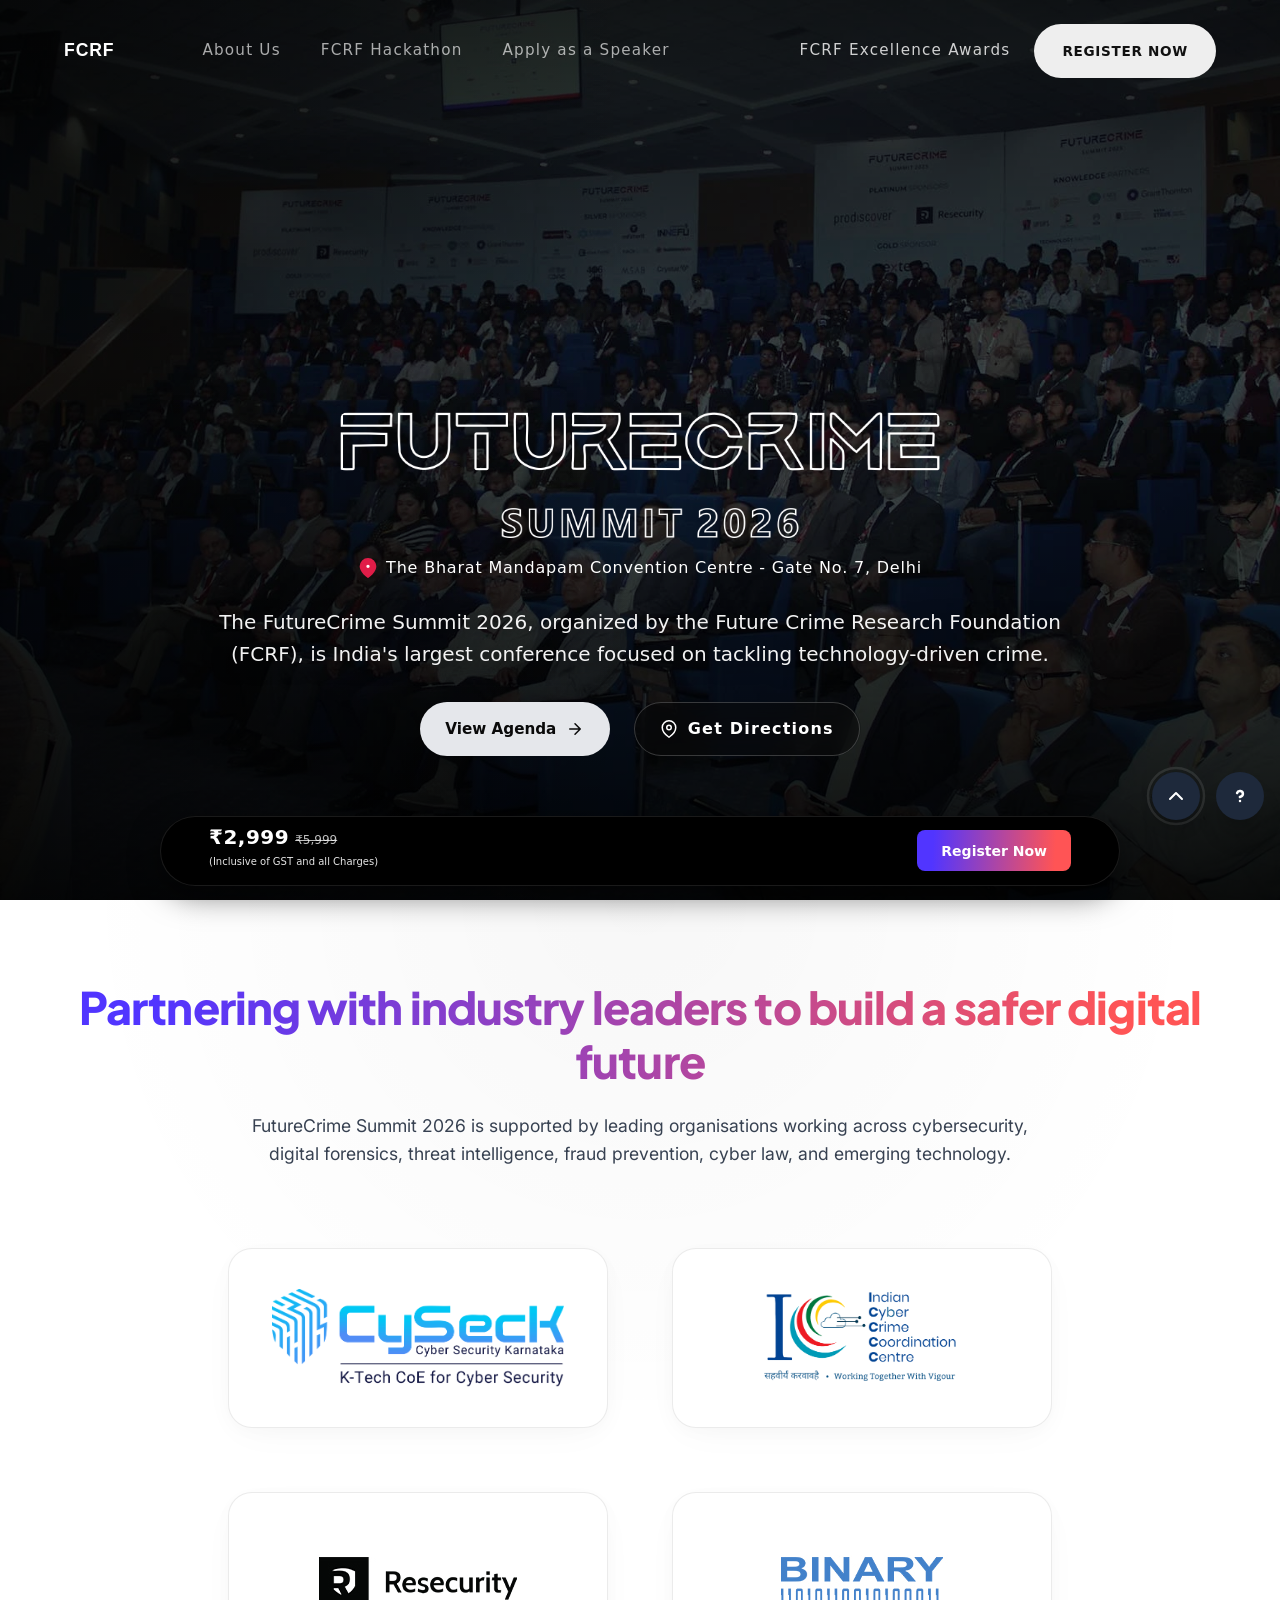
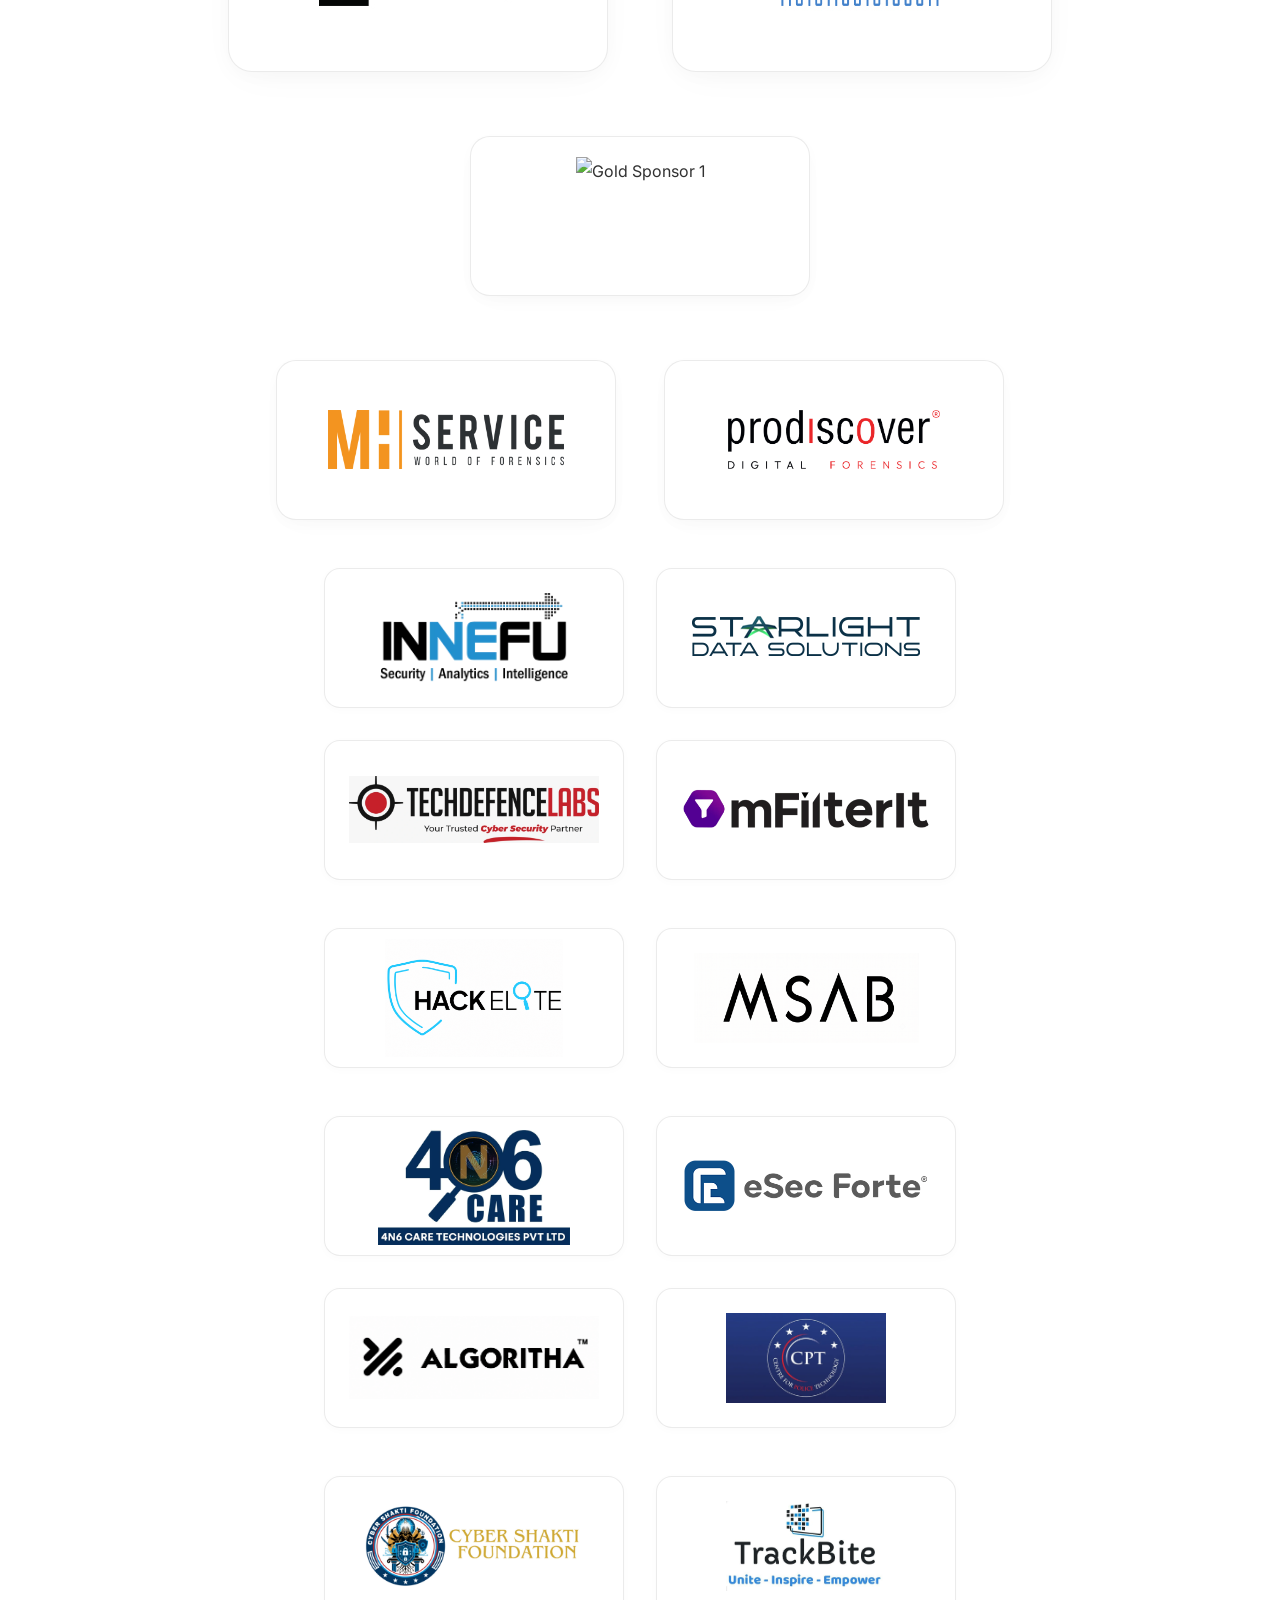
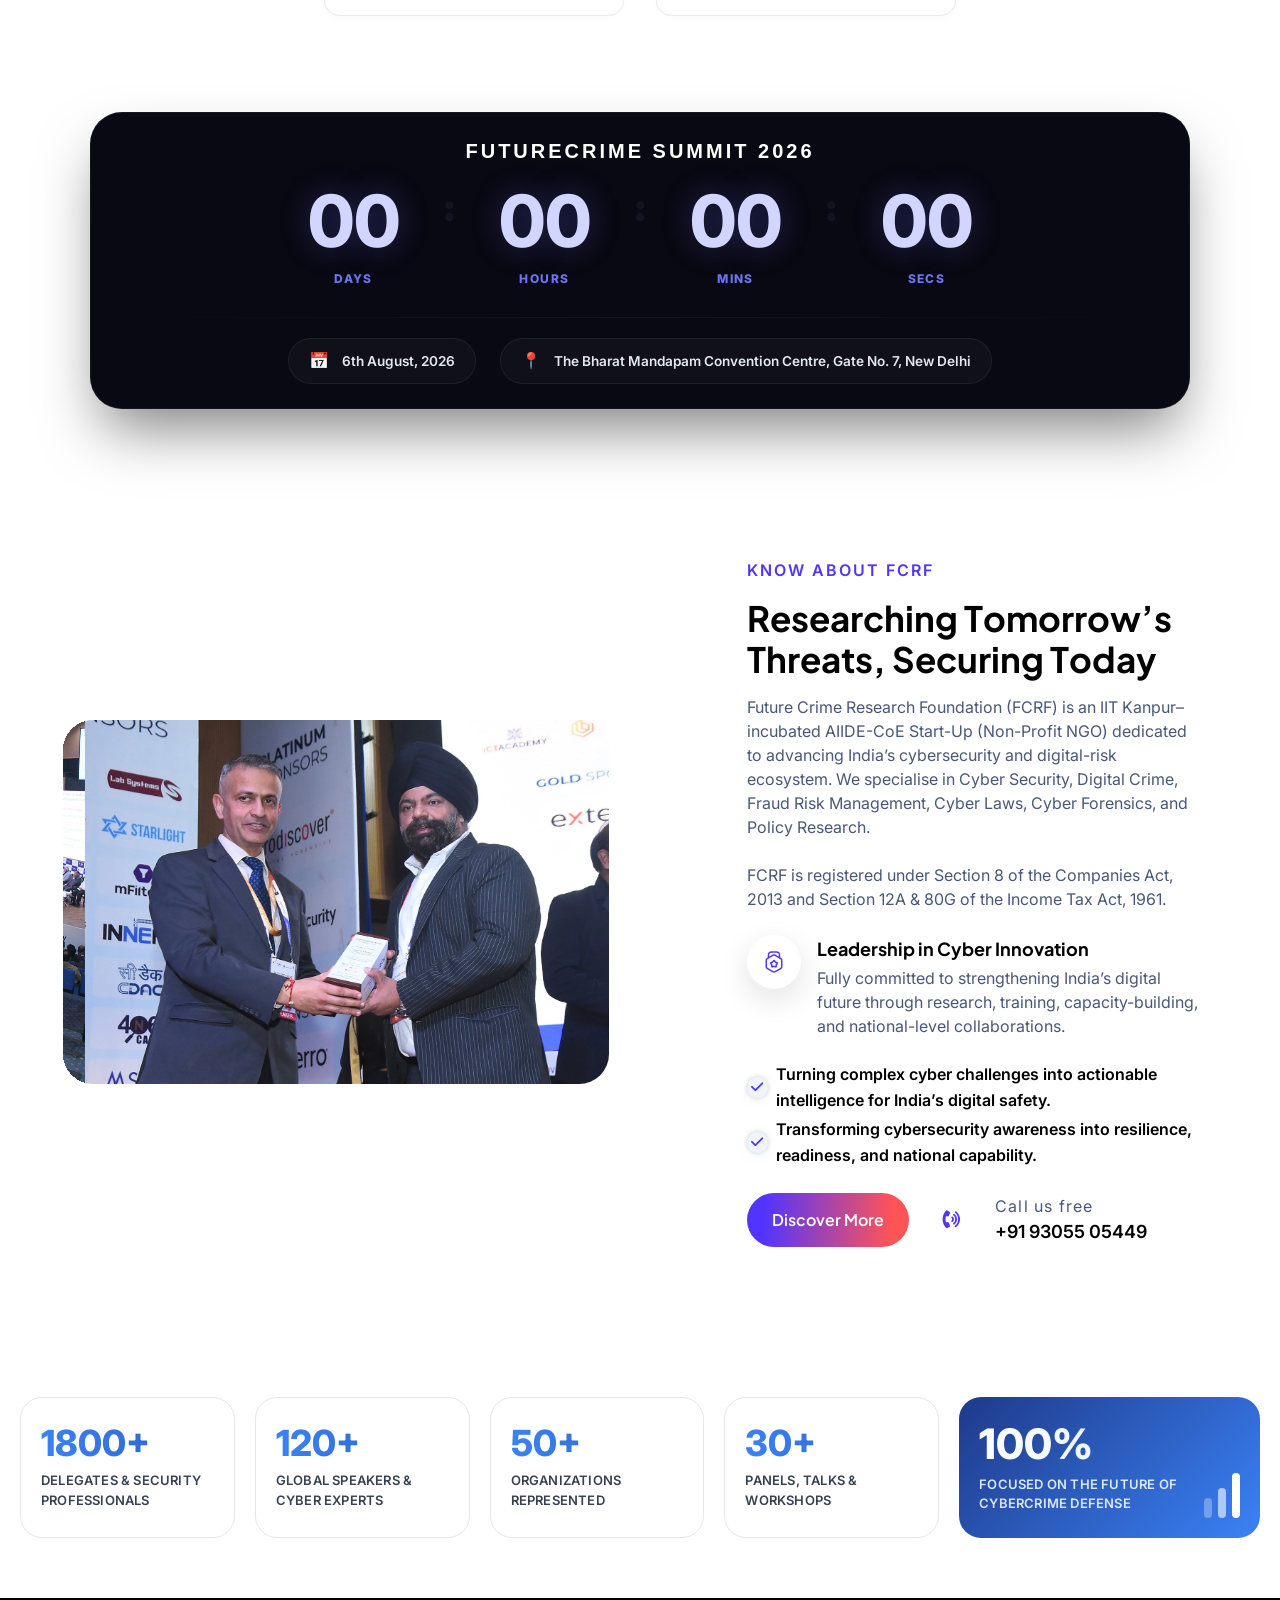
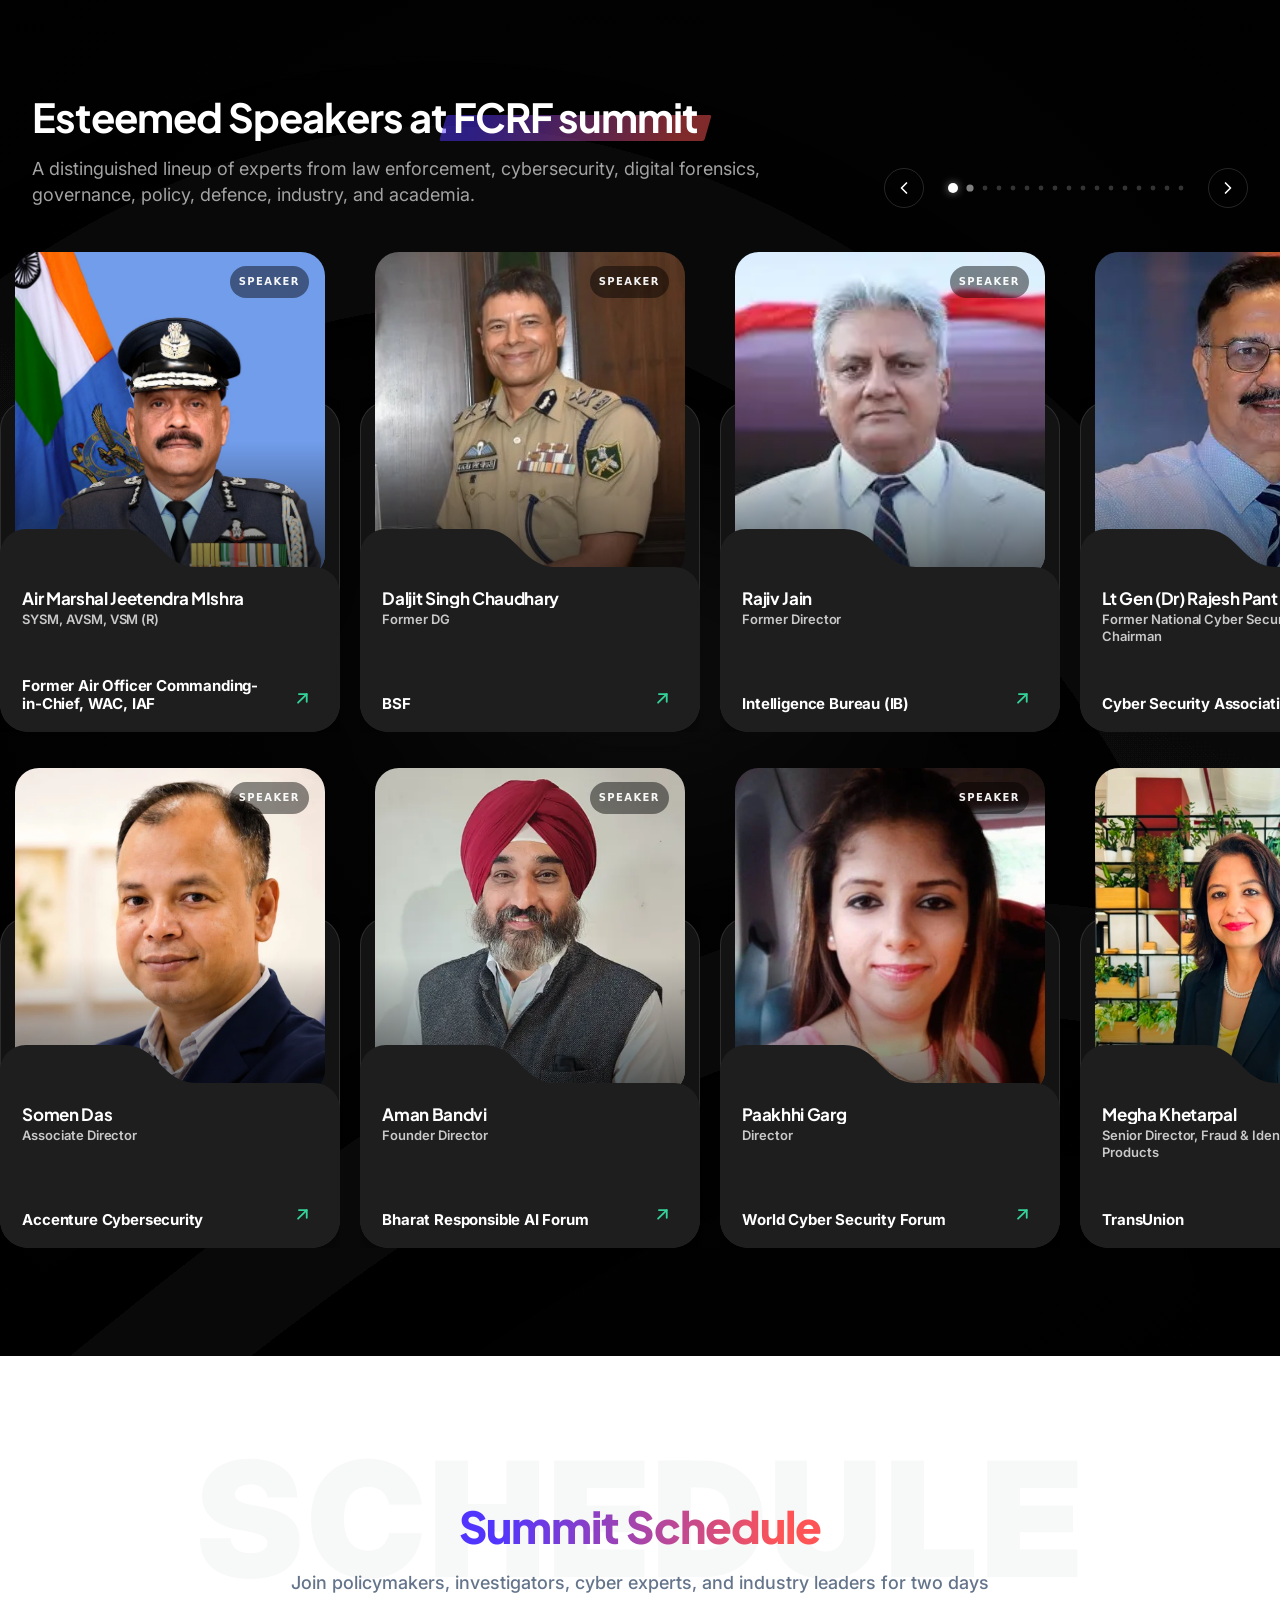
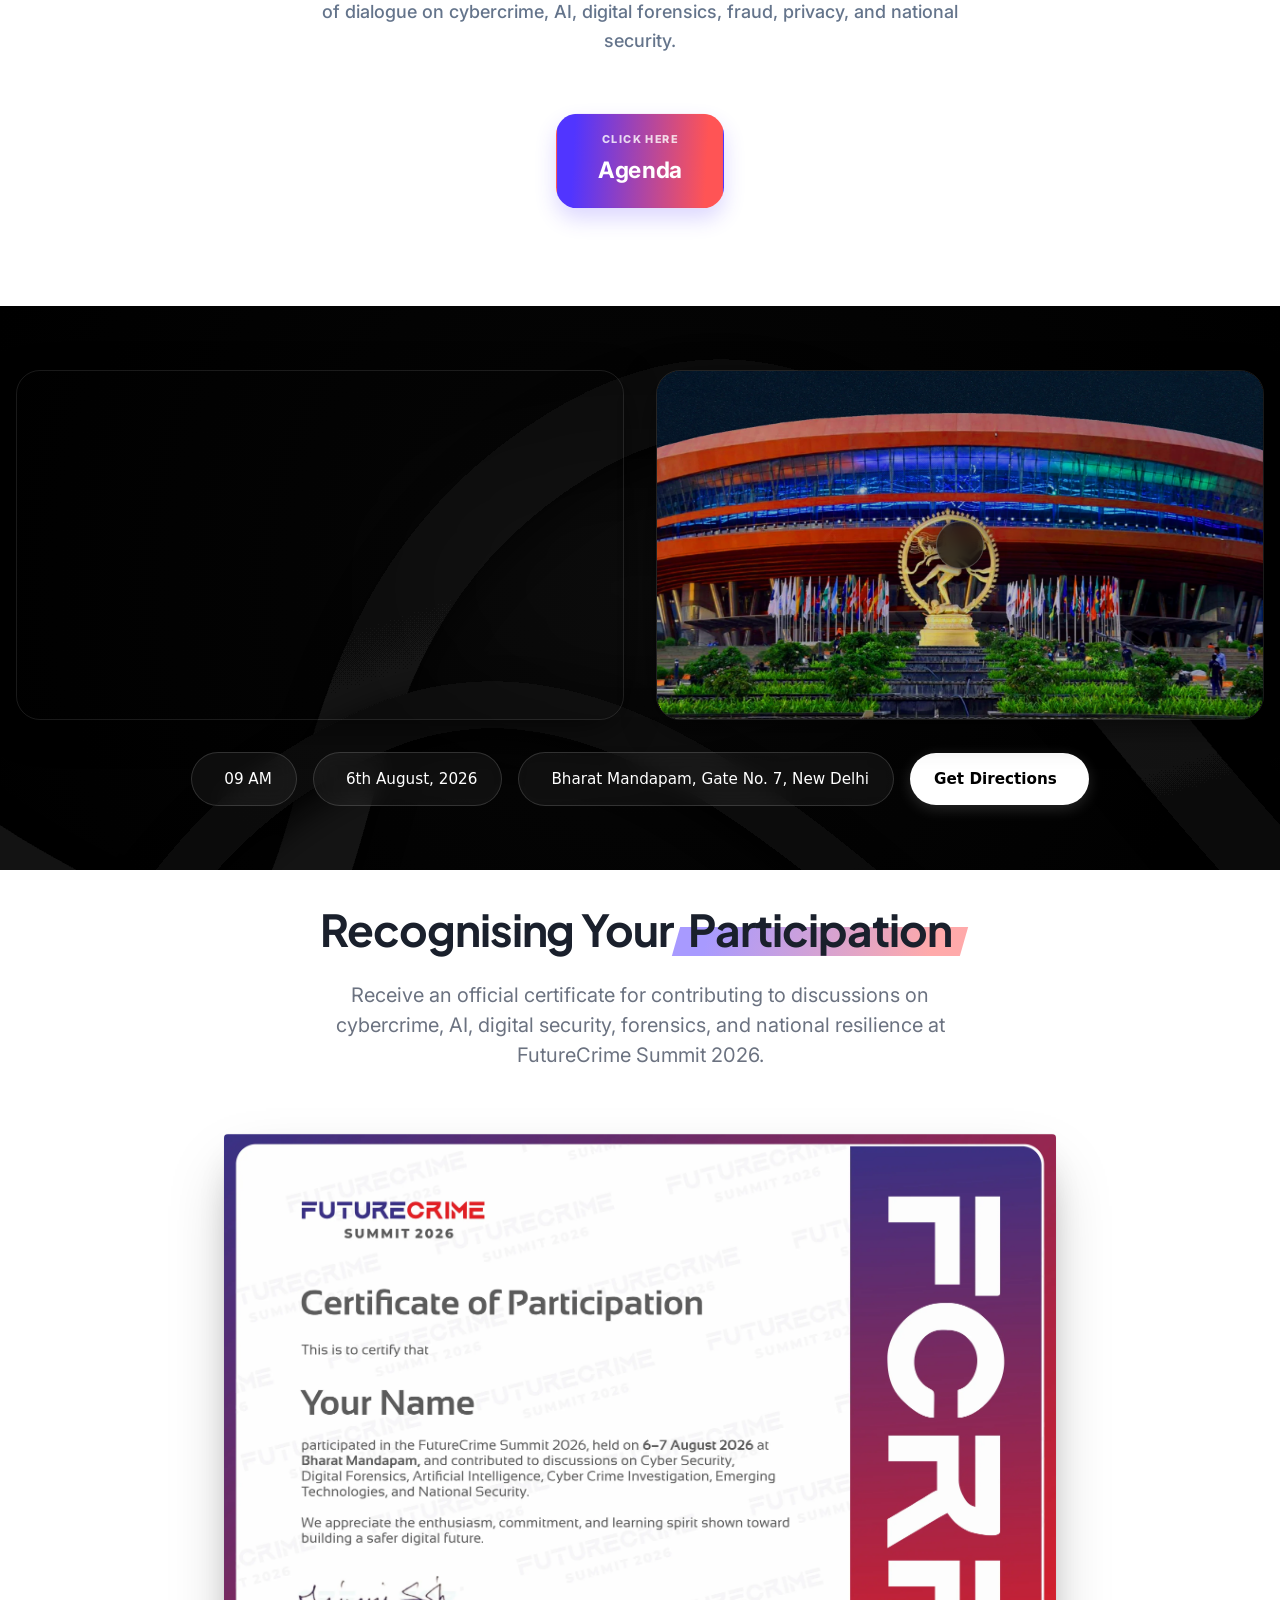
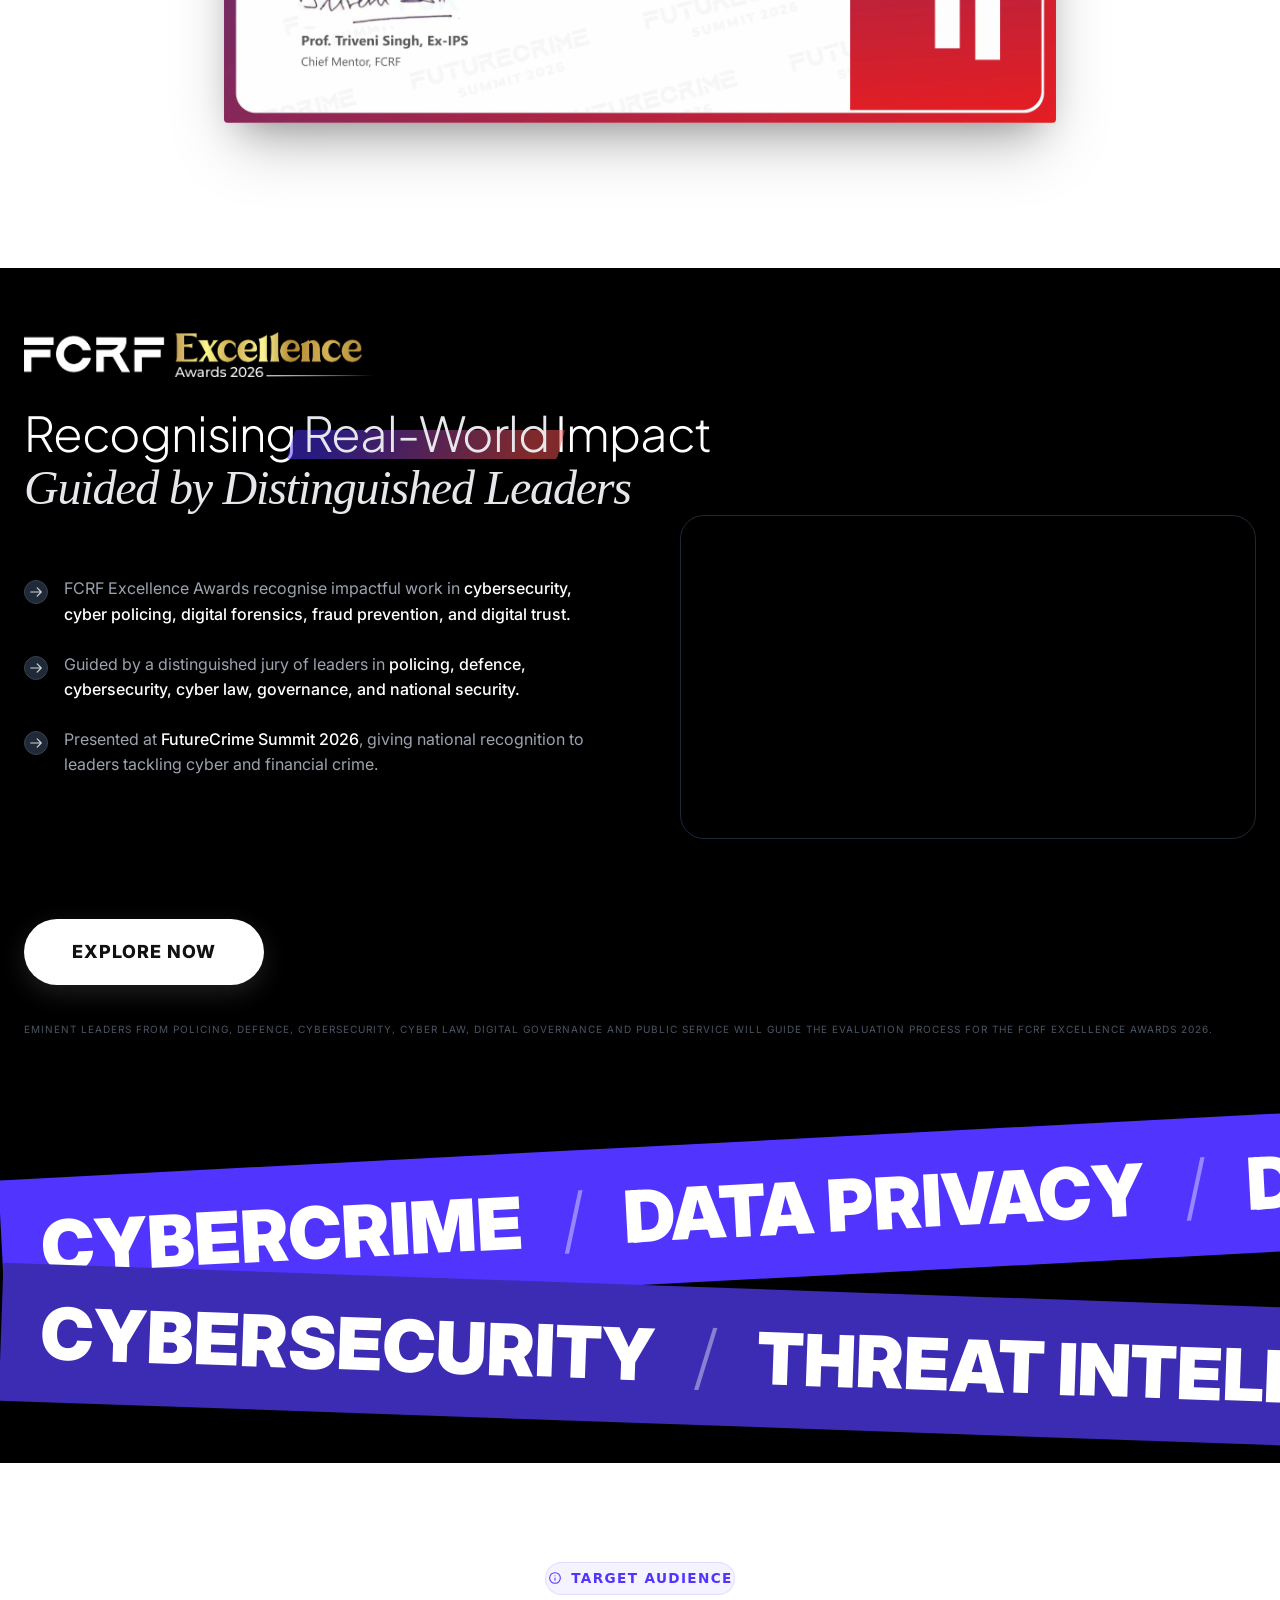
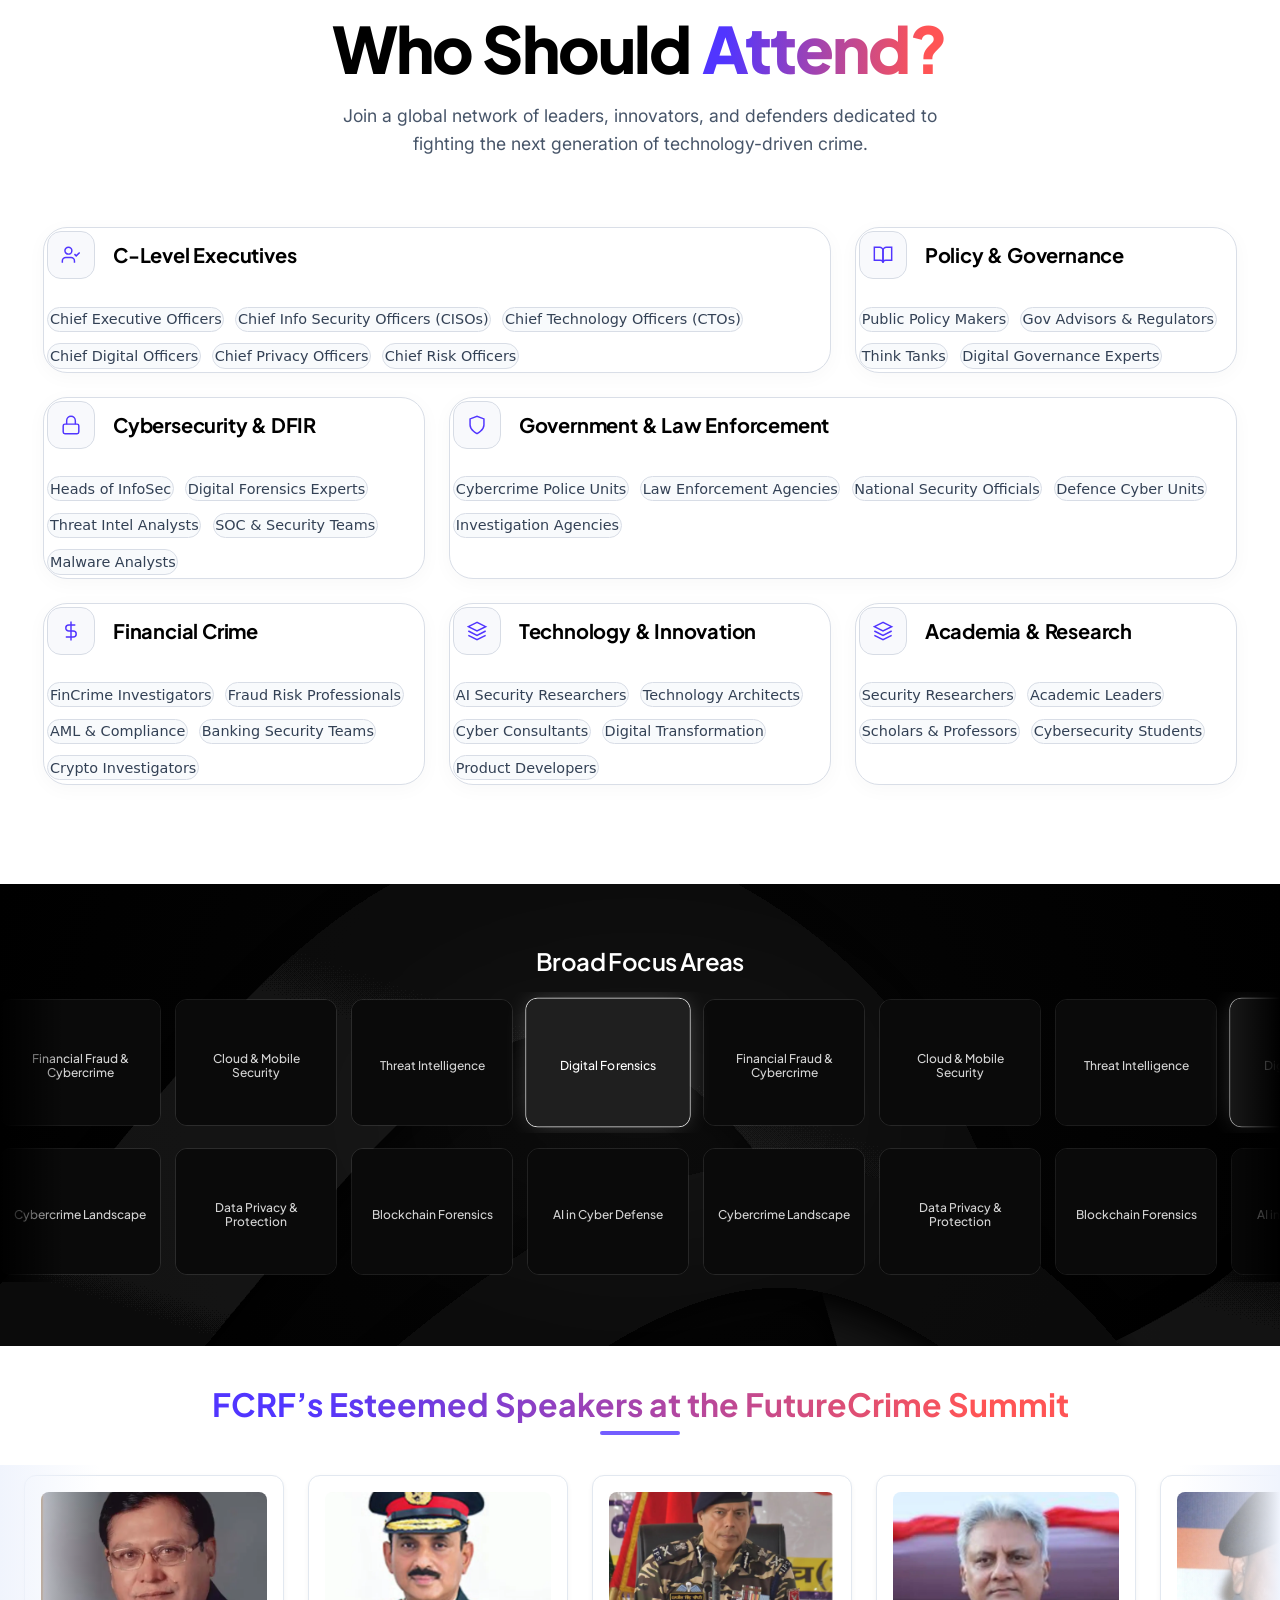
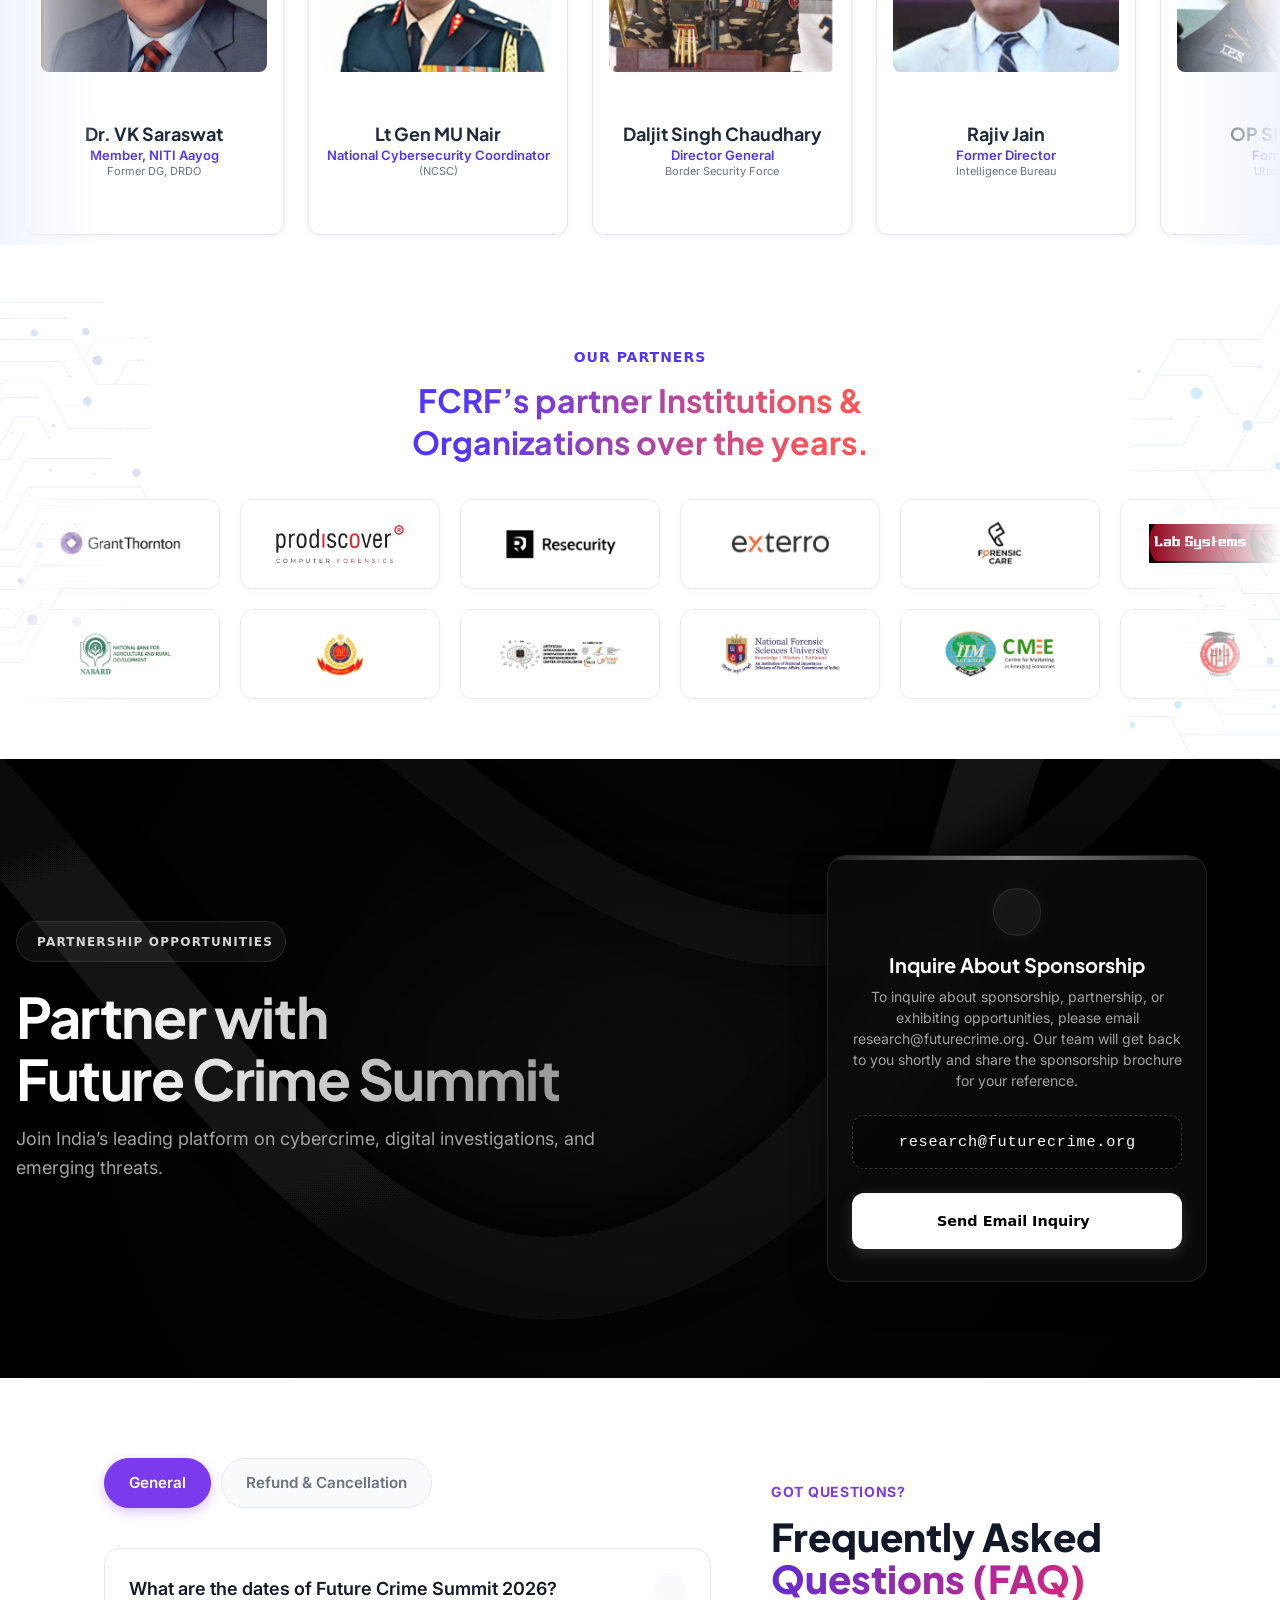
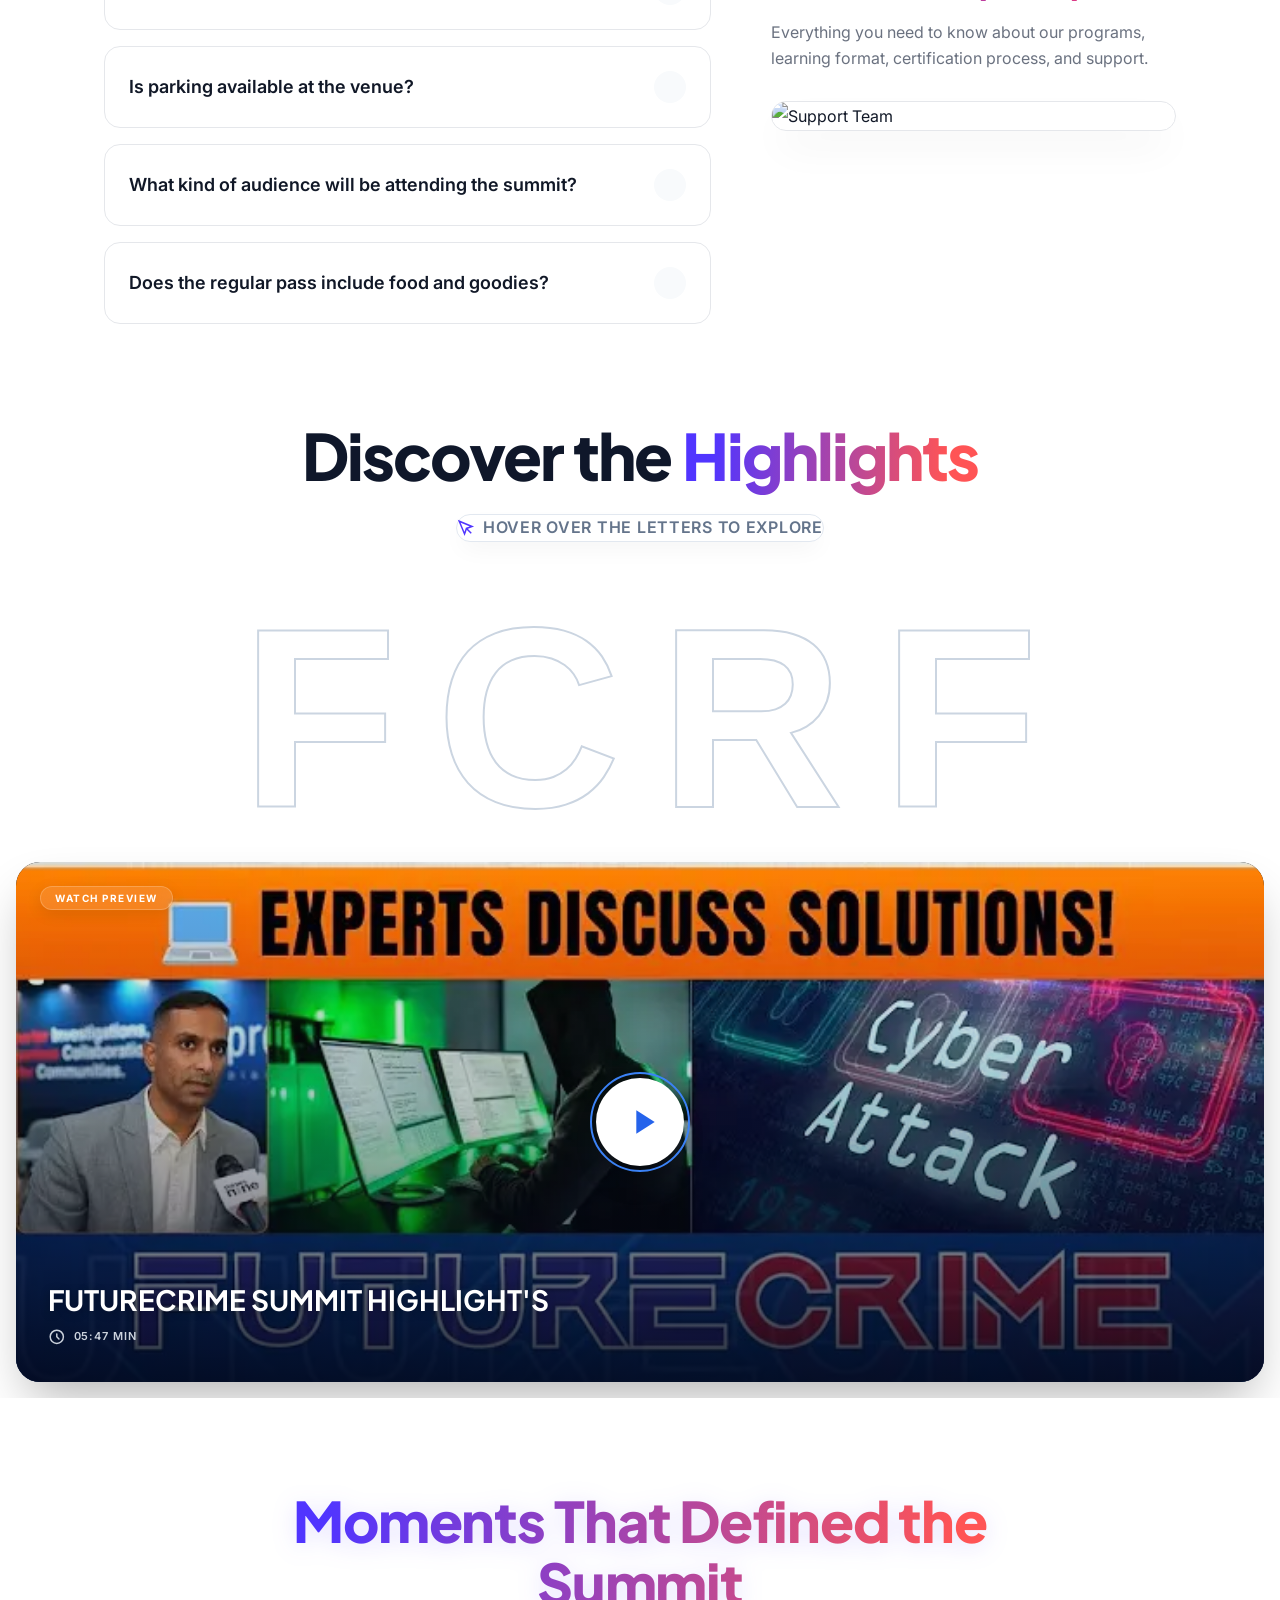
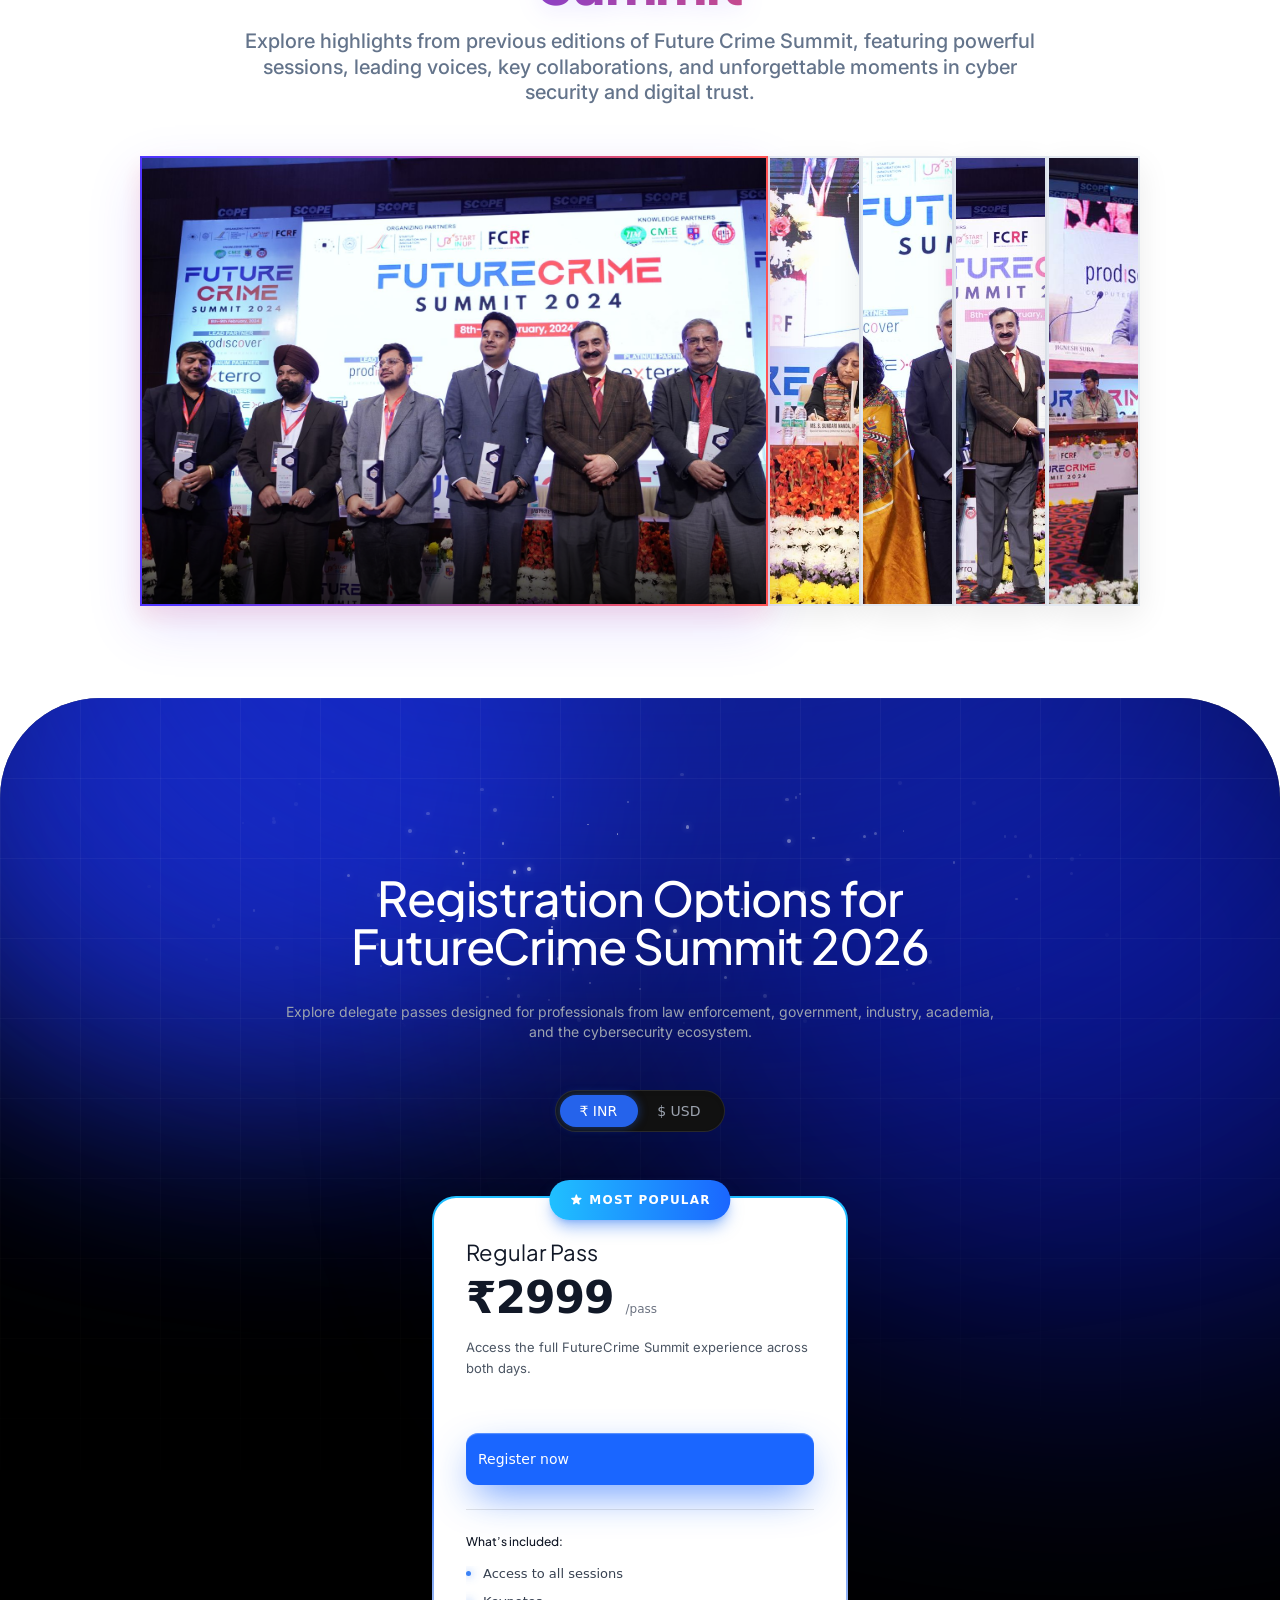
==== index.html @ 279468ee "added new description" ====
<!DOCTYPE html>
<html lang="en">
<!--<< Header Area >>-->

<head>
<!-- ========== Meta Tags ========== -->
<meta charset="UTF-8">
<meta http-equiv="X-UA-Compatible" content="IE=edge">
<meta name="viewport" content="width=device-width, initial-scale=1">

<meta name="author" content="FutureCrime Research Foundation">

<!-- ================== Primary SEO ================== -->

<title>FutureCrime Summit 2026 | Cybercrime, AI, DFIR & National Security</title>

<meta name="description" content="FutureCrime Summit 2026 is India’s premier platform on cyber security, cybercrime investigation, artificial intelligence threats, digital forensics, cyber law, fraud prevention and national security. Join global experts, investigators, policymakers and industry leaders shaping the future of cyber defense.">

<meta name="keywords" content="FutureCrime Summit, Cyber Security Conference India, Cybercrime Summit 2026, Digital Forensics Conference, DFIR Summit, AI Security Conference, Cyber Law India, Fraud Prevention Summit, National Security Cyber Conference">

<meta name="robots" content="index, follow">

<meta name="googlebot" content="index, follow, max-snippet:-1, max-image-preview:large, max-video-preview:-1">

<link rel="canonical" href="https://summit.futurecrime.org/">

<!-- ================== Favicon ================== -->
<link rel="shortcut icon" href="https://summit.futurecrime.org/assets/img/logo/favs.jpeg">

<!-- ================== Open Graph (LinkedIn / WhatsApp / Facebook) ================== -->

<meta property="og:type" content="website">
<meta property="og:title" content="FutureCrime Summit 2026 | Cybercrime, AI, DFIR & National Security">
<meta property="og:description" content="India’s premier summit on cyber security, digital forensics, AI threats, cyber law and national security hosted by FutureCrime Research Foundation.">
<meta property="og:url" content="https://summit.futurecrime.org">
<meta property="og:image" content="https://summit.futurecrime.org/assets/img/og/summit-og.png">
<meta property="og:site_name" content="FutureCrime Summit 2026">

<!-- ================== Twitter Preview ================== -->

<meta name="twitter:card" content="summary_large_image">
<meta name="twitter:title" content="FutureCrime Summit 2026 | Cybercrime & AI Security">
<meta name="twitter:description" content="India’s leading summit on cybercrime investigation, AI threats, digital forensics and national security.">
<meta name="twitter:image" content="https://summit.futurecrime.org/assets/img/og/summit-og.png">

<!-- ================== Structured Data (Google Event SEO) ================== -->

<script type="application/ld+json">
{
  "@context": "https://schema.org",
  "@type": "Event",
  "name": "FutureCrime Summit 2026",
  "description": "India’s premier cybersecurity summit covering cybercrime investigation, AI threats, digital forensics, fraud prevention, and national security. Join industry leaders, CISOs, law enforcement, and innovators.",
  "startDate": "2026-10-24T09:00:00+05:30",
  "endDate": "2026-10-25T18:00:00+05:30",
  "eventStatus": "https://schema.org/EventScheduled",
  "eventAttendanceMode": "https://schema.org/OfflineEventAttendanceMode",
  "url": "https://summit.futurecrime.org/",
  "image": "https://summit.futurecrime.org/assets/img/logo/favs.jpeg",
  "location": {
    "@type": "Place",
    "name": "FutureCrime Summit Venue",
    "address": {
      "@type": "PostalAddress",
      "addressCountry": "IN"
    }
  },
  "organizer": {
    "@type": "Organization",    
    "name": "FutureCrime Research Foundation",
    "url": "https://futurecrime.org",
    "logo": "https://summit.futurecrime.org/assets/img/logo/favs.jpeg"
  },
  "offers": {
    "@type": "Offer",
    "url": "https://summit.futurecrime.org/",
    "price": "0",
    "priceCurrency": "INR",
    "availability": "https://schema.org/InStock",
    "validFrom": "2026-03-18T00:00:00+05:30"
  }
}
</script>
    <!--<< Favcion >>-->
    <!-- <link rel="shortcut icon" href="assets/img/logo/favs.jpeg"> -->
    <!--<< Bootstrap min.css >>-->
    <link rel="stylesheet" href="assets/css/bootstrap.min.css?v=1.0.50">
    <!--<< All Min Css >>-->
    <link rel="stylesheet" href="assets/css/all.min.css?v=1.0.50">
    <!--<< Animate.css >>-->
    <link rel="stylesheet" href="assets/css/animate.css?v=1.0.50">
    <!--<< Magnific Popup.css >>-->
    <link rel="stylesheet" href="assets/css/magnific-popup.css?v=1.0.50">
    <!--<< MeanMenu.css >>-->
    <link rel="stylesheet" href="assets/css/meanmenu.css?v=1.0.50">
    <!--<< Swiper Bundle.css >>-->
    <link rel="stylesheet" href="assets/css/swiper-bundle.min.css?v=1.0.50">
    <!--<< Nice Select.css >>-->
    <link rel="stylesheet" href="assets/css/nice-select.css?v=1.0.50">
    <!--<< Main.css >>-->
    <link rel="stylesheet" href="assets/css/main.css?v=1.0.50">

    <link rel="stylesheet" href="assets/css/index-5.css?v=1.0.50">
    <link rel="stylesheet" href="assets/css/animation-html-5.css?v=1.0.50">
    <link rel="stylesheet" href="assets/css/summit.css?v=1.0.50">
    <link rel="stylesheet" href="assets/css/new-form.css?v=1.0.50">
    <link rel="stylesheet" href="assets/css/new-footer.css?v=1.0.50">

    <link href="https://fonts.cdnfonts.com/css/aquire" rel="stylesheet">
    <script src="https://unpkg.com/lucide@latest"></script>
    <script src="https://unpkg.com/lucide@latest"></script>

    <script src="https://cdnjs.cloudflare.com/ajax/libs/gsap/3.12.2/gsap.min.js"></script>

    <style>
         /* ================= SMOOTH SCROLL CSS (LENIS) ================= */
html.lenis, html.lenis body {
  height: auto;
}

.lenis.lenis-smooth {
  scroll-behavior: auto !important;
}

.lenis.lenis-smooth [data-lenis-prevent] {
  overscroll-behavior: contain;
}

.lenis.lenis-stopped {
  overflow: hidden;
}

.lenis.lenis-scrolling iframe {
  pointer-events: none;
}

    </style>
</head>

<body>
    <!-- Start Cursor Pointer -->
    <!-- <div class="mouse-follower">
        <span class="cursor-outline"></span>
        <span class="cursor-dot"></span>
    </div> -->

   <!-- Main Website Wrapper (Preloader fully removed) -->
  <div>
    <div id="fc-hero-module">
      
      <!-- PILL HEADER -->
      <header id="fc-main-header" class="fc-header">
        <div class="fc-wide-nav-pill">
          <div class="fc-nav-logo">
            <span style="font-family: 'Aquire', sans-serif !important;">FCRF</span>
          </div>

          <div class="fc-nav-links fc-desktop-only">
           <a href="/about-us.html"><span class="fc-nav-link">About Us</span></a>
           <a href="fcrf-hackathon.html"><span class="fc-nav-link">FCRF Hackathon</span></a>
           <a href="apply-as-a-speaker.php"><span class="fc-nav-link">Apply as a Speaker</span></a>
          </div>

          <div class="fc-nav-actions">
           <a href="fcrf-excellence-awards-cyber-risk-&-policing-awards.html"><span class="fc-nav-login fc-desktop-only">FCRF Excellence Awards</span></a>
            <a href="#pricing-sections" class="fc-nav-cta fc-desktop-only">Register Now</a>
            <button id="fc-mobile-toggle" class="fc-mobile-toggle fc-mobile-only">
              <svg width="24" height="24" viewBox="0 0 24 24" fill="none" stroke="currentColor" stroke-width="2" stroke-linecap="round" stroke-linejoin="round">
                <line x1="3" y1="12" x2="21" y2="12"></line>
                <line x1="3" y1="6" x2="21" y2="6"></line>
                <line x1="3" y1="18" x2="21" y2="18"></line>
              </svg>
            </button>
          </div>
        </div>

        <div id="fc-mobile-menu" class="fc-mobile-menu">
         <a href="/about-us.html"><span class="fc-nav-link">About Us</span></a>
         <a href="#summit-app-root"><span class="fc-nav-link">Schedule</span></a>
         <a href="apply-as-a-speaker.php"><span class="fc-nav-link">Apply as a Speaker</span></a>
         <a href="fcrf-hackathon.html"><span class="fc-nav-login">FCRF Hackathon</span></a>
         <a href="fcrf-excellence-awards-cyber-risk-&-policing-awards.html"><span class="fc-nav-login">FCRF Excellence Awards</span></a>
         <a href="#pricing-sections" class="fc-nav-cta">Register Now</a>
        </div>
      </header>

      <section class="fc-hero">
        <div id="fc-video-layer"></div>
        <div id="fc-dots-layer" class="fc-dots-container"></div>
        
        <div class="fc-hero-center-content">
          
          <!-- TRANSPARENT HIGH-RES PNG ABOVE TEXT (Kept safely in the middle!) -->
          <img src="assets/img/watch/transparent-png.png" alt="Future Crime Summit" class="fc-hero-top-png" onerror="this.style.display='none'">

          <!-- Location Tag -->
          <div class="fc-location-tag">
            <svg width="20" height="20" viewBox="0 0 24 24" fill="#e11d48" stroke="#e11d48" stroke-width="2" stroke-linecap="round" stroke-linejoin="round">
              <path d="M21 10c0 7-9 13-9 13s-9-6-9-13a9 9 0 0 1 18 0z"></path>
              <circle cx="12" cy="10" r="3" fill="#ffffff"></circle>
            </svg>
           <a href="https://maps.app.goo.gl/Rh7MrLzAJFfusAbi8" target="_blank" class="location-link" style="color: white; text-decoration: none;">
              The Bharat Mandapam Convention Centre - Gate No. 7, Delhi 
            </a>
          </div>

          <!-- Dynamic Description -->
          <p id="fc-desc-text" class="fc-desc-text"></p>
          
          <!-- Matched Image Buttons -->
          <div class="fc-hero-buttons">
           <a href="https://summit.futurecrime.org/agenda/" class="fc-btn-primary" style="text-decoration: none;">
              View Agenda
              <svg width="18" height="18" viewBox="0 0 24 24" fill="none" stroke="currentColor" stroke-width="2" stroke-linecap="round" stroke-linejoin="round">
                <path d="M5 12h14M12 5l7 7-7 7"/>
              </svg>
            </a>
<button class="fc-btn-secondary" onclick="window.open('https://maps.app.goo.gl/Rh7MrLzAJFfusAbi8','_blank')">
    <svg width="18" height="18" viewBox="0 0 24 24" fill="none" stroke="currentColor" stroke-width="2" stroke-linecap="round" stroke-linejoin="round">
        <path d="M21 10c0 7-9 13-9 13S3 17 3 10a9 9 0 1 1 18 0z"></path>
        <circle cx="12" cy="10" r="3"></circle>
    </svg>

    <span>Get Directions</span>
</button>
          </div>
          
        </div>
      </section>
    </div>
  </div>

   <!-- Start of Sponsors Section -->
    <section id="dev-sponsors-section">
        <div class="dss-bg-glow"></div>
        
        <!-- NEW HEADLINE & SUB-HEADLINE -->
        <h1 class="dss-main-headline">Partnering with industry leaders to build a safer digital future</h1>
        <p class="dss-sub-headline">FutureCrime Summit 2026 is supported by leading organisations working across cybersecurity, digital forensics, threat intelligence, fraud prevention, cyber law, and emerging technology.</p>
        
   
        <!-- PLATINUM SIZE -->
        <div class="dss-logo-grid dss-grid-platinum">
            <div class="dss-logo-item dss-card-platinum" onclick="openSponsorModal(0)">
                <img src="assets/img/sponsors/cyseck-logo.avif" alt="Cyseck" class="dss-logo-img" onerror="this.src='https://placehold.co/300x120/ffffff/000000?text=Resecurity'">
            </div>
            <div class="dss-logo-item dss-card-platinum" onclick="openSponsorModal(1)">
                <img src="assets/img/sponsors/i4cpng.png" alt="i4c" class="dss-logo-img" onerror="this.src='https://placehold.co/300x120/ffffff/000000?text=Binary'">
            </div>
            <div class="dss-logo-item dss-card-platinum" onclick="openSponsorModal(2)">
                <img src="assets/img/sponsors/Resecurity.jpeg" alt="Resecurity" class="dss-logo-img" onerror="this.src='https://placehold.co/300x120/ffffff/000000?text=Resecurity'">
            </div>
            <div class="dss-logo-item dss-card-platinum" onclick="openSponsorModal(3)">
                <img src="assets/img/sponsors/Binary.jpeg" alt="Binary" class="dss-logo-img" onerror="this.src='https://placehold.co/300x120/ffffff/000000?text=Binary'">
            </div>
        </div>

        <div class="dss-logo-grid dss-grid-gold">
            <div class="dss-logo-item dss-card-gold" onclick="openSponsorModal(16)">
                <img src="https://www.nfsu.ac.in/assets/img/emblem.png" alt="Gold Sponsor 1" class="dss-logo-img2">
            </div>
        </div>

        <!-- GOLD SIZE -->
        <div class="dss-logo-grid dss-grid-gold">
            <div class="dss-logo-item dss-card-gold" onclick="openSponsorModal(4)">
                <img src="assets/img/sponsors/mh services.webp" alt="Gold Sponsor 1" class="dss-logo-img">
            </div>
            <div class="dss-logo-item dss-card-gold" onclick="openSponsorModal(5)">
                <img src="assets/img/sponsors/prodiscover.webp" alt="Gold Sponsor 2" class="dss-logo-img">
            </div>
        </div>

        <!-- SILVER SIZE -->
        <div class="dss-logo-grid dss-grid-silver">
            <div class="dss-logo-item dss-card-silver" onclick="openSponsorModal(6)">
                <img src="assets/img/sponsors/innefu.webp" alt="Silver Sponsor 1" class="dss-logo-img">
            </div>
            <div class="dss-logo-item dss-card-silver" onclick="openSponsorModal(7)">
                <img src="assets/img/sponsors/starlight data solutions.png" alt="Silver Sponsor 2" class="dss-logo-img">
            </div>
            <div class="dss-logo-item dss-card-silver" onclick="openSponsorModal(8)">
                <img src="assets/img/sponsors/tech-defence.webp" alt="Silver Sponsor 2" class="dss-logo-img">
            </div>
            <div class="dss-logo-item dss-card-silver" onclick="openSponsorModal(9)">
                <img src="assets/img/sponsors/mfilterit.png" alt="Silver Sponsor 2" class="dss-logo-img">
            </div>
        </div>
        <!-- lanyard  -->
        <div class="dss-logo-grid dss-grid-silver">
            <div class="dss-logo-item dss-card-silver" onclick="openSponsorModal(10)">
                <img src="assets/img/sponsors/hackelite1.png" alt="Silver Sponsor 1" class="dss-logo-img1">
            </div>
            <div class="dss-logo-item dss-card-silver" onclick="openSponsorModal(15)">
                <img src="assets/img/sponsors/msab.png" alt="Silver Sponsor 1" class="dss-logo-img">
            </div>
        </div>
        <div class="dss-logo-grid dss-grid-silver">
            <div class="dss-logo-item dss-card-silver" onclick="openSponsorModal(13)">
                <img src="assets/img/sponsors/4n6-care.webp" alt="Silver Sponsor 2" class="dss-logo-img1">
            </div>
            <div class="dss-logo-item dss-card-silver" onclick="openSponsorModal(12)">
                <img src="assets/img/sponsors/Esec.webp" alt="Silver Sponsor 2" class="dss-logo-img">
            </div>
            <div class="dss-logo-item dss-card-silver" onclick="openSponsorModal(14)">
                <img src="assets/img/sponsors/algoritha.png" alt="Silver Sponsor 2" class="dss-logo-img">
            </div>
            <div class="dss-logo-item dss-card-silver" onclick="openSponsorModal(17)">
                <img src="assets/img/sponsors/Center-For-Police-Technology-Thumbnail.webp" alt="Silver Sponsor 2" class="dss-logo-img">
            </div>
        </div>
        <!-- community partner -->
        <div class="dss-logo-grid dss-grid-silver">
            <div class="dss-logo-item dss-card-silver" onclick="openSponsorModal(11)">
                <img src="assets/img/sponsors/cybersakti.jpeg" alt="Silver Sponsor 1" class="dss-logo-img">
            </div>
            <div class="dss-logo-item dss-card-silver" onclick="openSponsorModal(18)">
                <img src="assets/img/sponsors/trackbite.webp" alt="Silver Sponsor 1" class="dss-logo-img">
            </div>
        </div>

    </section>

    <!-- Modal Structure -->
    <div id="dss-modal-overlay" onclick="closeSponsorModal(event)">
        <div id="dss-modal-content" onclick="event.stopPropagation()">
            <button id="dss-close-btn" onclick="closeSponsorModal()">&times;</button>
            
            <div class="dss-modal-left">
                <img id="dss-modal-logo" src="" alt="Sponsor Logo">
            </div>
            
            <div class="dss-modal-right">
                <p class="dss-modal-tag" id="dss-modal-tier">Powered By</p>
                <h2 class="dss-modal-title" id="dss-modal-name">Sponsor Name</h2>
                <p class="dss-modal-desc" id="dss-modal-text">
                    Sponsor description goes here.
                </p>
                <a id="dss-modal-url" class="dss-modal-link" target="_blank" rel="noopener noreferrer">
                    <svg viewBox="0 0 24 24" fill="none" stroke="currentColor" stroke-width="2"><circle cx="12" cy="12" r="10"></circle><line x1="2" y1="12" x2="22" y2="12"></line><path d="M12 2a15.3 15.3 0 0 1 4 10 15.3 15.3 0 0 1-4 10 15.3 15.3 0 0 1-4-10 15.3 15.3 0 0 1 4-10z"></path></svg>
                    Visit Website
                </a>
            </div>
        </div>
    </div>

    <div id="cohort-timer-section">
 <div class="ct-card">
        <strong class="ct-header">FUTURECRIME SUMMIT 2026</strong>

        <div class="ct-timer-wrap">
            <div class="ct-timer-item">
                <strong id="ct-days" class="ct-val">00</strong>
                <strong class="ct-label">Days</strong>
            </div>
            <strong class="ct-sep">:</strong>
            <div class="ct-timer-item">
                <strong id="ct-hours" class="ct-val">00</strong>
                <strong class="ct-label">Hours</strong>
            </div>
            <strong class="ct-sep">:</strong>
            <div class="ct-timer-item">
                <strong id="ct-mins" class="ct-val">00</strong>
                <strong class="ct-label">Mins</strong>
            </div>
            <strong class="ct-sep">:</strong>
            <div class="ct-timer-item">
                <strong id="ct-secs" class="ct-val">00</strong>
                <strong class="ct-label">Secs</strong>
            </div>
        </div>

        <div class="ct-divider"></div>

        <div class="ct-chips-row">
            <div class="ct-pill">
                <span class="ct-pill-icon">📅</span>
                <strong class="ct-pill-text">6th August, 2026</strong>
            </div>
           <div class="ct-pill">
    <span class="ct-pill-icon">📍</span>
    <strong class="ct-pill-text">
        <a href="https://maps.app.goo.gl/Rh7MrLzAJFfusAbi8"
           target="_blank"
           style="color: inherit; text-decoration: none;">
            The Bharat Mandapam Convention Centre, Gate No. 7, New Delhi
        </a>
    </strong>
</div>
        </div>
    </div>
    </div>



      <section class="about-section fix">
        <div class="about-wrapper section-padding">
            <div class="container">
                <div
                    class="row flex-row-reverse justify-content-lg-between justify-content-center g-4 align-items-center">
                    <div class="col-xl-5 col-lg-7">
                        <div class="about-content">
                            <div class="section-title text-lg-start text-center mb-4">
                                <span class="sub-badge p1-clr fw-semibold fs-seven text-uppercase d-block mb-3">
                                    KNOW ABOUT FCRF
                                </span>
                                <h2 class="mb-xxl-4 mb-3 wow fadeInUp black fw-bold visible-slowly-right"
                                    data-wow-delay=".3s">
                                    Researching Tomorrow’s Threats, Securing Today
                                </h2>
                                <p class="pra fs-seven">
                                    Future Crime Research Foundation (FCRF) is an IIT Kanpur–incubated AIIDE-CoE Start-Up 
                                    (Non-Profit NGO) dedicated to advancing India’s cybersecurity and digital-risk ecosystem.
We specialise in Cyber Security, Digital Crime, Fraud Risk Management, Cyber Laws, Cyber Forensics, and Policy Research.<br><br>

FCRF is registered under Section 8 of the Companies Act, 2013 and Section 12A & 80G of the Income Tax Act, 1961.
                                </p>
                            </div>
                            <div
                                class="about-information d-grid justify-content-lg-start justify-content-center  gap-xl-3 gap-3 white-bg">
                                <div class="about-info d-flex align-items-start gap-lg-3 gap-2">
                                    <div class="icon d-center white-bg">
                                        <svg width="18" height="22" viewBox="0 0 18 22" fill="none"
                                            xmlns="http://www.w3.org/2000/svg">
                                            <path
                                                d="M9.00172 21.7501C8.40172 21.7501 7.81172 21.6101 7.33172 21.3401L2.60172 18.6101C0.641719 17.2901 0.511719 17.0501 0.511719 14.9801V10.0201C0.511719 7.95006 0.641719 7.71006 2.56172 6.42006L7.34172 3.66006C8.29172 3.11006 9.72172 3.11006 10.6717 3.66006L15.4017 6.39006C17.3617 7.71006 17.4917 7.95006 17.4917 10.0201V14.9801C17.4917 17.0501 17.3617 17.2901 15.4417 18.5801L10.6617 21.3401C10.1917 21.6201 9.59172 21.7501 9.00172 21.7501ZM9.00172 4.75006C8.66172 4.75006 8.32172 4.82006 8.08172 4.96006L3.35172 7.69006C2.01172 8.60006 2.01172 8.60006 2.01172 10.0201V14.9801C2.01172 16.4001 2.01172 16.4001 3.40172 17.3401L8.09172 20.0401C8.57172 20.3201 9.44172 20.3201 9.92172 20.0401L14.6517 17.3101C15.9917 16.4001 15.9917 16.4001 15.9917 14.9801V10.0201C15.9917 8.60006 15.9917 8.60006 14.6017 7.66006L9.91172 4.96006C9.68172 4.82006 9.34172 4.75006 9.00172 4.75006Z"
                                                fill="#5135FF" />
                                            <path
                                                d="M14.5 7.38C14.09 7.38 13.75 7.04 13.75 6.63V4C13.75 2.42 13.08 1.75 11.5 1.75H6.5C4.92 1.75 4.25 2.42 4.25 4V6.56C4.25 6.97 3.91 7.31 3.5 7.31C3.09 7.31 2.75 6.98 2.75 6.56V4C2.75 1.58 4.08 0.25 6.5 0.25H11.5C13.92 0.25 15.25 1.58 15.25 4V6.63C15.25 7.04 14.91 7.38 14.5 7.38Z"
                                                fill="#5135FF" />
                                            <path
                                                d="M10.6283 16.6301C10.4183 16.6301 10.1983 16.5901 9.97828 16.5001L8.99828 16.1201L8.01828 16.5101C7.48828 16.7201 6.94828 16.6701 6.54828 16.3801C6.14828 16.0901 5.93828 15.5901 5.96828 15.0201L6.02828 13.9701L5.35828 13.1601C4.99828 12.7101 4.87828 12.1901 5.03828 11.7101C5.18828 11.2401 5.59828 10.8801 6.14828 10.7401L7.16828 10.4801L7.73828 9.59012C8.34828 8.63012 9.65828 8.63012 10.2683 9.59012L10.8383 10.4801L11.8583 10.7401C12.4083 10.8801 12.8183 11.2401 12.9683 11.7101C13.1183 12.1801 12.9983 12.7101 12.6383 13.1501L11.9683 13.9601L12.0283 15.0101C12.0583 15.5801 11.8483 16.0701 11.4483 16.3701C11.2083 16.5401 10.9283 16.6301 10.6283 16.6301ZM6.51828 12.2001L7.18828 13.0101C7.41828 13.2801 7.54828 13.7101 7.52828 14.0601L7.46828 15.1101L8.44828 14.7201C8.77828 14.5901 9.21828 14.5901 9.54828 14.7201L10.5283 15.1101L10.4683 14.0601C10.4483 13.7101 10.5783 13.2901 10.8083 13.0101L11.4783 12.2001L10.4583 11.9401C10.1183 11.8501 9.75828 11.5901 9.56828 11.3001L9.00828 10.4201L8.43828 11.3001C8.24828 11.6001 7.88828 11.8601 7.54828 11.9501L6.51828 12.2001Z"
                                                fill="#5135FF" />
                                        </svg>
                                    </div>
                                    <div class="cont">
                                        <h4 class="black fs-six mb-1 fw-bold">Leadership in Cyber Innovation</h4>
                                        <p class="fs-seven pra">
                                           Fully committed to strengthening India’s digital future through research, training, capacity-building, and national-level collaborations.
                                        </p>
                                    </div>
                                </div>
                            </div>
                            <ul class="about-list d-grid justify-content-center justify-content-lg-start gap-1">
                                <li class="d-flex align-items-center gap-2">
                                    <span class="icon d-center"><i class="fa-solid fa-check p1-clr fs-eight"></i></span>
                                    <p class="fw-semibold black">Turning complex cyber challenges into actionable intelligence for India’s digital safety.</p>
                                </li>
                                <li class="d-flex align-items-center gap-2">
                                    <span class="icon d-center"><i class="fa-solid fa-check p1-clr fs-eight"></i></span>
                                    <p class="fw-semibold black">Transforming cybersecurity awareness into resilience, readiness, and national capability.</p>
                                </li>
                            </ul>
                            <div
                                class="d-flex flex-sm-nowrap flex-wrap justify-content-lg-start justify-content-center align-items-center gap-xxl-4 gap-xl-3 gap-2">
                                <div class="">
                                    <a href="about-us.html"
                                        class="common-btn box-style cmn-style1 box-bg w-100 white d-inline-flex justify-content-center align-items-center gap-xxl-2 gap-2 overflow-hidden rounded-5">
                                        Discover More
                                    </a>
                                </div>
                                <div class="about-call d-flex align-items-center gap-3">
                                    <div class="icon bg-color d-center rounded-circle">
                                        <i class="fa-solid fa-phone-volume fs-six p1-clr"></i>
                                    </div>
                                    <div class="cont">
                                        <span class="fs-seven pra d-block">Call us free</span>
                                        <a href="#0" class="fs-six black fw-semibold">
                                            +91 93055 05449
                                        </a>
                                    </div>
                                </div>
                            </div>
                        </div>
                    </div>
 <div class="col-xl-6 col-lg-5">
    <div class="about-thumb position-relative reveal-left w-100">

        <!-- Slider -->
        <div style="position:relative;width:100%;overflow:hidden;border-radius:12px;height:100%;">

            <div id="autoSlider"
                 style="display:flex;width:100%;transition:transform 0.8s ease-in-out;">

                <img src="assets/img/about/summit-image1.webp"
                     style="width:100%;flex:0 0 100%;object-fit:cover;">

                <img src="assets/img/about/summit-image2.webp"
                     style="width:100%;flex:0 0 100%;object-fit:cover;">

                <img src="assets/img/about/summit-image3.webp"
                     style="width:100%;flex:0 0 100%;object-fit:cover;">

            </div>

        </div>

        <!-- Element -->
        <img src="assets/img/element/dot-grp1.webp"
             alt="img"
             class="about-ele">

    </div>
</div>

<script>
    const slider = document.getElementById("autoSlider");
    let index = 0;

    setInterval(() => {
        index++;

        if(index > 2){
            index = 0;
        }

        slider.style.transform = `translateX(-${index * 100}%)`;

    }, 3000);
</script>
                </div>
            </div>
        </div>
    </section>


   
         <!-- Counter Section Start -->
   <section id="number">
    <div class="st-section">
  <div class="st-grid">

    <div class="st-card">
      <div class="st-value">1800+</div>
      <div class="st-label">
       DELEGATES & SECURITY PROFESSIONALS
      </div>
    </div>

    <div class="st-card">
      <div class="st-value">120+</div>
      <div class="st-label">
      GLOBAL SPEAKERS & CYBER EXPERTS
      </div>
    </div>

    <div class="st-card">
      <div class="st-value">50+</div>
      <div class="st-label">
       ORGANIZATIONS REPRESENTED
      </div>
    </div>

    <div class="st-card">
      <div class="st-value">30+</div>
      <div class="st-label">
       PANELS, TALKS & WORKSHOPS
      </div>
    </div>

    <div class="st-card st-highlight">
      <div class="st-value">100%</div>
      <div class="st-label">
       FOCUSED ON THE FUTURE OF CYBERCRIME DEFENSE
      </div>

      <div class="st-bars">
        <span></span>
        <span></span>
        <span></span>
      </div>
    </div>

  </div>
</div>
  </section>
    <!-- Counter Section Start -->


<!-- <section class="fcrf-key-highlights">
<h2 class="fcrf-key-highlights__title"><strong class="brand-gradient-text1">Highlights</strong></h2>


<div class="fcrf-key-highlights__grid">


<div class="fcrf-key-highlights__card">
<div class="fcrf-key-highlights__icon">👥</div>
<h3>Cutting Edge Discussions</h3>
<p>Gain insights into emerging cyber threats like crypto crime, NFT fraud, and AI-driven attacks. Sessions provide practical knowledge to stay ahead in the fight against digital crime.</p>
</div>


<div class="fcrf-key-highlights__card">
<div class="fcrf-key-highlights__icon">💻</div>
<h3>Focused Breakout Sessions</h3>
<p>Explore targeted topics including ransomware-as-a-service, IoT security, and cross-border cybercrime with actionable strategies to tackle evolving threats.</p>
</div>


<div class="fcrf-key-highlights__card">
<div class="fcrf-key-highlights__icon">🏆</div>
<h3>FCRF Awards for Excellence</h3>
<p>Honoring individuals and organizations for pioneering contributions in cyber policing, digital forensics, and cybersecurity.</p>
</div>


<div class="fcrf-key-highlights__card">
<div class="fcrf-key-highlights__icon">🧑‍💼</div>
<h3>CISO Roundtable Conference</h3>
<p>An exclusive forum bringing together top security leaders to discuss effective defense strategies and innovative solutions for modern cyber challenges.</p>
</div>


</div>
</section> -->

 
<!-- ===================================================================
         ESTEEMED SPEAKERS
         The cards are rendered by expert-showcase.js from its SPEAKERS
         array — the two .expert-track divs are intentionally empty.
         =================================================================== -->
    <section id="isolated-expert-module" class="expert-showcase">

        <div class="expert-bg-swoosh"></div>
        <div class="expert-ambient-glow"></div>

        <div class="expert-container">

            <div class="expert-header">
                <div class="expert-header-text">
                    <h2 class="expert-title-main">Esteemed Speakers at <strong class="text-highlight-wrapper">
                        <strong class="text-highlight-bg" aria-hidden="true"></strong>
                        <strong class="text-highlight-text">FCRF summit</strong>
                    </strong></h2>
                    <p class="expert-subtitle">A distinguished lineup of experts from law enforcement, cybersecurity, digital forensics, governance, policy, defence, industry, and academia.</p>
                </div>

                <div class="expert-nav-controls">
                    <button id="expert-prev-btn" class="expert-nav-btn" aria-label="Previous">
                        <svg xmlns="http://www.w3.org/2000/svg" viewBox="0 0 24 24" fill="none" stroke="currentColor" stroke-width="2" stroke-linecap="round" stroke-linejoin="round">
                            <polyline points="15 18 9 12 15 6"></polyline>
                        </svg>
                    </button>

                    <div id="expert-pagination-container" class="expert-pagination"></div>

                    <button id="expert-next-btn" class="expert-nav-btn" aria-label="Next">
                        <svg xmlns="http://www.w3.org/2000/svg" viewBox="0 0 24 24" fill="none" stroke="currentColor" stroke-width="2" stroke-linecap="round" stroke-linejoin="round">
                            <polyline points="9 18 15 12 9 6"></polyline>
                        </svg>
                    </button>
                </div>
            </div>

            <div class="expert-rows">

                <!-- ROW 1 — drifts left -->
                <div class="expert-carousel" data-row="forward" aria-label="Speakers, row 1">
                    <div class="expert-track"></div>
                </div>

                <!-- ROW 2 — drifts right -->
                <div class="expert-carousel" data-row="reverse" aria-label="Speakers, row 2">
                    <div class="expert-track"></div>
                </div>

            </div>
        </div>
    </section>

  
 <div id="summit-app-root">
        
        <div class="ss-section-header ss-container">
            <div class="ss-shadow-text">SCHEDULE</div>
            <div class="ss-header-content">
                <div class="ss-header-accent-line"></div>
                <h1 class="ss-header-title">
                    <strong class="ss-text-gradient">Summit Schedule</strong>
                </h1>
                <p class="ss-header-subtitle">
                    Join policymakers, investigators, cyber experts, and industry leaders for two days of dialogue on cybercrime, AI, digital forensics, fraud, privacy, and national security.
                </p>
            </div>
        </div>

        <main class="ss-container">
            <!-- Navigation Tabs (Days) -->
            <nav class="ss-day-nav" id="day-nav">
            <button onclick="window.open('https://summit.futurecrime.org/agenda/', '_blank')" id="btn-day-1" class="ss-day-tab active">
    <small class="ss-tab-sub">Click Here</small>
    <div class="ss-tab-date">Agenda</div>
    <small class="ss-tab-sub"></small>
</button>
                <!-- <button onclick="switchDay(2)" id="btn-day-2" class="ss-day-tab">
                    <small class="ss-tab-sub">Day 02</small>
                    <div class="ss-tab-date">Aug 7th</div>
                    <small class="ss-tab-sub">Security</small>
                </button> -->
            </nav>

            <!-- Current Date Indicator -->
            <!-- <div class="ss-date-indicator">
                <div class="ss-icon-box">
                    <svg xmlns="http://www.w3.org/2000/svg" width="18" height="18" viewBox="0 0 24 24" fill="none" stroke="#5135FF" stroke-width="2.5" stroke-linecap="round" stroke-linejoin="round"><rect x="3" y="4" width="18" height="18" rx="2" ry="2"></rect><line x1="16" y1="2" x2="16" y2="6"></line><line x1="8" y1="2" x2="8" y2="6"></line><line x1="3" y1="10" x2="21" y2="10"></line></svg>
                </div>
                <div id="display-date" class="ss-display-date-text">Day 1 (August 6th)</div>
            </div> -->

            <!-- NEW: Hall Toggle Switch -->
            <!-- <div class="ss-hall-toggle-wrapper">
                <div class="ss-hall-toggle">
                    <button onclick="switchHall('main')" id="btn-hall-main" class="ss-hall-btn active">
                        <svg class="ss-hall-icon" viewBox="0 0 24 24" fill="none" stroke="currentColor" stroke-width="2.5" stroke-linecap="round" stroke-linejoin="round"><rect x="3" y="3" width="18" height="18" rx="2"/><path d="M9 3v18"/></svg>
                         Main Hall
                    </button>
                    <button onclick="switchHall('small')" id="btn-hall-small" class="ss-hall-btn">
                        <svg class="ss-hall-icon" viewBox="0 0 24 24" fill="none" stroke="currentColor" stroke-width="2.5" stroke-linecap="round" stroke-linejoin="round"><path d="M12 20h9"/><path d="M16.5 3.5a2.12 2.12 0 0 1 3 3L7 19l-4 1 1-4Z"/></svg>
                        Innovation Hall
                    </button>
                </div>
            </div> -->

            <!-- Schedule Container -->
            <!-- <div id="schedule-container" class="ss-schedule-list"></div> -->
        </main>

    </div>



    <!-- .==== -->
    <!-- START OF LOCATION SECTION -->
    <!-- Copy ONLY this section into your project -->
    <!-- .==== -->
<section id="isolated-location-module" class="loc-wrapper">
    
    <!-- Premium Background Layers -->
    <div class="loc-bg-swoosh"></div>
    <div class="loc-ambient-glow"></div>

    <div class="loc-container">
        
        <!-- TOP ROW: Cards -->
        <div class="loc-grid">
            
            <!-- Map Panel (Left) -->
            <div class="loc-panel">
                <iframe 
                    class="loc-map-iframe" 
                    src="https://www.google.com/maps/embed?pb=!1m18!1m12!1m3!1d3502.33507944914!2d77.23627924919127!3d28.619717849835638!2m3!1f0!2f0!3f0!3m2!1i1024!2i768!4f13.1!3m3!1m2!1s0x390ce350170e4d95%3A0x94cda11cdbdb08fc!2sGate%207%2C%20ITPO!5e0!3m2!1sen!2sus!4v1785700117609!5m2!1sen!2sus" 
                    allowfullscreen="" 
                    loading="lazy" 
                    referrerpolicy="no-referrer-when-downgrade">
                </iframe>
            </div>

            <!-- Image Panel (Right) -->
            <div class="loc-panel">
                <img src="assets/img/watch/IMG.webp" alt="Bharat Mandapam Venue" class="loc-img" loading="lazy">
                
                <div class="loc-pin-overlay">
                    <i data-lucide="image" width="20" height="20" fill="none" stroke-width="2"></i>
                </div>
            </div>
        </div>

        <!-- BOTTOM ROW: Info Pills & Button -->
        <div class="loc-bottom-row">
            
            <!-- Time Pill -->
            <div class="loc-pill">
                <i data-lucide="clock" width="16" height="16"></i> 
                09 AM
            </div>

            <!-- Date Pill -->
            <div class="loc-pill">
                <i data-lucide="calendar" width="16" height="16"></i> 
                6th August, 2026
            </div>

            <!-- Location Pill -->
            <div class="loc-pill">
                <i data-lucide="map-pin" width="16" height="16" style="color: #ef4444; fill: rgba(239, 68, 68, 0.2);"></i> 
                Bharat Mandapam, Gate No. 7, New Delhi
            </div>

            <!-- Get Directions CTA -->
            <a href="https://maps.app.goo.gl/Rh7MrLzAJFfusAbi8"
               target="_blank"
               rel="noopener noreferrer"
               class="loc-action-btn">
                Get Directions
                <i data-lucide="arrow-right" width="16" height="16"></i>
            </a>

        </div>

    </div>
</section>

     <!-- Main Container to prevent layout bleeding -->
    <div class="iso-cert-container" id="certificate">

        <!-- The Heading -->
        <h1 class="iso-cert-main-heading">
            Recognising Your 
            <!-- Wrappers using strong instead of span -->
            <strong class="iso-cert-highlight-wrapper">
                <strong class="iso-cert-highlight-bg" aria-hidden="true"></strong>
                <strong class="iso-cert-highlight-text">Participation</strong>
            </strong>
            
        </h1>

        <!-- Sub-headline -->
        <p class="iso-cert-sub-headline">
            Receive an official certificate for contributing to discussions on cybercrime, AI, digital security, forensics, and national resilience at FutureCrime Summit 2026.
        </p>

        <!-- Certification Section: Classic Frame with Corner Patterns -->
        <div class="iso-cert-section">
            
            <!-- The Frame -->
            <div class="iso-cert-frame">
                
                <!-- Corner Patterns -->
                <div class="iso-cert-corner iso-cert-corner-tl"></div>
                <div class="iso-cert-corner iso-cert-corner-tr"></div>
                <div class="iso-cert-corner iso-cert-corner-br"></div>
                <div class="iso-cert-corner iso-cert-corner-bl"></div>

                <!-- Certificate Image -->
                <div class="iso-cert-image-wrapper">
                    <img 
                        src="assets/img/certificate/FCS 26.webp" 
                        alt="My Official Certification" 
                        class="iso-cert-image"
                    >
                </div>

            </div>
            
        </div>

    </div>

         <!-- 3. PASTE THIS BLOCK IN YOUR HTML -->
    <div class="isolated-program-module">

        <!-- ========================================== -->
        <!-- INDUSTRY STALWARTS SECTION                 -->
        <!-- ========================================== -->
        <div class="stalwarts-section">
            <section class="stalwarts-container">
                  <div class="stalwarts-logo">
        <img src="assets/img/logo/FCRF Excellence(landscape).webp" alt="Logo">
    </div>
                <!-- Headline -->
                <h2 class="stalwarts-headline">
                    Recognising  <strong class="text-highlight-wrapper">
            <strong class="text-highlight-bg" aria-hidden="true"></strong>
            <strong class="text-highlight-text">Real-World </strong>
        </strong> Impact <br/>
                    <strong class="font-serif-italic">Guided by Distinguished Leaders</strong>
                </h2>

                <!-- Content: Subtext & Media -->
                <div class="stalwarts-content">
                    <!-- Left Text Content -->
                    <div class="stalwarts-list-wrap">
                        <ul class="stalwarts-list">
                              <li class="list-item">
                                  <div class="list-icon">
                                      <svg xmlns="http://www.w3.org/2000/svg" fill="none" viewBox="0 0 24 24" stroke="currentColor">
                                          <path stroke-linecap="round" stroke-linejoin="round" stroke-width="2" d="M14 5l7 7m0 0l-7 7m7-7H3" />
                                      </svg>
                                  </div>
                                  <p class="list-text">FCRF Excellence Awards recognise impactful work in <strong>cybersecurity, cyber policing, digital forensics, fraud prevention, and digital trust.</strong></p>
                              </li>
                          
                              <li class="list-item">
                                  <div class="list-icon">
                                      <svg xmlns="http://www.w3.org/2000/svg" fill="none" viewBox="0 0 24 24" stroke="currentColor">
                                          <path stroke-linecap="round" stroke-linejoin="round" stroke-width="2" d="M14 5l7 7m0 0l-7 7m7-7H3" />
                                      </svg>
                                  </div>
                                  <p class="list-text">Guided by a distinguished jury of leaders in <strong>policing, defence, cybersecurity, cyber law, governance, and national security.</strong></p>
                              </li>
                          
                              <li class="list-item">
                                  <div class="list-icon">
                                      <svg xmlns="http://www.w3.org/2000/svg" fill="none" viewBox="0 0 24 24" stroke="currentColor">
                                          <path stroke-linecap="round" stroke-linejoin="round" stroke-width="2" d="M14 5l7 7m0 0l-7 7m7-7H3" />
                                      </svg>
                                  </div>
                                  <p class="list-text">Presented at <strong>FutureCrime Summit 2026</strong>, giving national recognition to leaders tackling cyber and financial crime.</p>
                              </li>
                         </ul>
                    </div>

                    <!-- Right Video Placeholder -->
                    <div class="stalwarts-video-wrap video-box">
    <video autoplay muted loop playsinline>
        <source src="assets/video/summit-clips.mp4" type="video/mp4">
        <!-- <source src="your-video.webm" type="video/webm"> -->
        Your browser does not support the video tag.
    </video>

    <!-- <div class="play-btn-overlay">
        <div class="play-circle">
            <svg xmlns="http://www.w3.org/2000/svg" viewBox="0 0 20 20" fill="currentColor">
                <path fill-rule="evenodd" d="M10 18a8 8 0 100-16 8 8 0 000 16zM9.555 7.168A1 1 0 008 8v4a1 1 0 001.555.832l3-2a1 1 0 000-1.664l-3-2z" clip-rule="evenodd" />
            </svg>
        </div>
    </div> -->
</div>
                </div>
                            <div class="explore-btn-wrap">
    <a href="fcrf-excellence-awards-cyber-risk-&-policing-awards.html" class="explore-btn">Explore Now</a>
</div>

  
                
                <p class="disclaimer">
                    Eminent leaders from policing, defence, cybersecurity, cyber law, digital governance and public service will guide the evaluation process for the FCRF Excellence Awards 2026.
                </p>
            </section>
        </div>
    </div>
    
<div id="summit-app-rooot">

    <!-- Seamless Infinite Marquee Section -->
    <div class="ss-marquee-container2">
        <div class="ss-marquee-row slant-up">
            <div class="ss-marquee-strip">
                <div class="ss-marquee-content-block">
                    <div class="ss-marquee-item">CYBERCRIME</div><div class="ss-marquee-divider">/</div>
                    <div class="ss-marquee-item">DATA PRIVACY</div><div class="ss-marquee-divider">/</div>
                    <div class="ss-marquee-item">DIGITAL FORENSICS</div><div class="ss-marquee-divider">/</div>
                    <div class="ss-marquee-item">DFIR</div><div class="ss-marquee-divider">/</div>
                    <div class="ss-marquee-item">CYBER POLICING</div><div class="ss-marquee-divider">/</div>
                </div>

                <div class="ss-marquee-content-block">
                    <div class="ss-marquee-item">CYBER POLICING</div><div class="ss-marquee-divider">/</div>
                    <div class="ss-marquee-item">DFIR</div><div class="ss-marquee-divider">/</div>
                    <div class="ss-marquee-item">DIGITAL FORENSICS</div><div class="ss-marquee-divider">/</div>
                    <div class="ss-marquee-item">DATA PRIVACY</div><div class="ss-marquee-divider">/</div>
                    <div class="ss-marquee-item">CYBERCRIME</div><div class="ss-marquee-divider">/</div>
                </div>
            </div>
        </div>

        <div class="ss-marquee-row slant-down">
            <div class="ss-marquee-strip ss-marquee-strip-reverse">
                <div class="ss-marquee-content-block">
                    <div class="ss-marquee-item">CYBERSECURITY</div><div class="ss-marquee-divider">/</div>
                    <div class="ss-marquee-item">THREAT INTELLIGENCE</div><div class="ss-marquee-divider">/</div>
                    <div class="ss-marquee-item">INCIDENT RESPONSE</div><div class="ss-marquee-divider">/</div>
                    <div class="ss-marquee-item">MALWARE ANALYSIS</div><div class="ss-marquee-divider">/</div>
                    <div class="ss-marquee-item">RANSOMWARE</div><div class="ss-marquee-divider">/</div>
                </div>

                <div class="ss-marquee-content-block">
                    <div class="ss-marquee-item">FINANCIAL FRAUD</div><div class="ss-marquee-divider">/</div>
                    <div class="ss-marquee-item">DIGITAL INVESTIGATION</div><div class="ss-marquee-divider">/</div>
                    <div class="ss-marquee-item">DARK WEB</div><div class="ss-marquee-divider">/</div>
                    <div class="ss-marquee-item">CRYPTOCURRENCY CRIME</div><div class="ss-marquee-divider">/</div>
                    <div class="ss-marquee-item">BLOCKCHAIN FORENSICS</div><div class="ss-marquee-divider">/</div>
                </div>
            </div>
        </div>
    </div>

</div>

    <!-- Who Should Attend Section -->

 <div id="fc-attendees-module">
    
    <div class="fc-attendees-container">
      
      <!-- Header -->
      <div class="fc-header-wrapper">
        <div class="fc-eyebrow">
          <svg width="16" height="16" viewBox="0 0 24 24" fill="none" stroke="currentColor" stroke-width="2" stroke-linecap="round" stroke-linejoin="round"><circle cx="12" cy="12" r="10"></circle><line x1="12" y1="16" x2="12" y2="12"></line><line x1="12" y1="8" x2="12.01" y2="8"></line></svg>
          Target Audience
        </div>
        <h2 class="fc-section-title">Who Should <strong>Attend?</strong></h2>
        <p class="fc-section-desc">Join a global network of leaders, innovators, and defenders dedicated to fighting the next generation of technology-driven crime.</p>
      </div>

      <!-- Bento Grid -->
      <div class="fc-bento-grid" id="fc-bento-grid">
        
        <!-- CARD 1: C-Level (Spans 2 columns) -->
        <div class="fc-bento-card fc-span-2">
          <div class="fc-card-header">
            <div class="fc-card-icon">
              <svg viewBox="0 0 24 24"><path d="M16 21v-2a4 4 0 0 0-4-4H6a4 4 0 0 0-4 4v2"></path><circle cx="9" cy="7" r="4"></circle><polyline points="16 11 18 13 22 9"></polyline></svg>
            </div>
            <h3 class="fc-card-title">C-Level Executives</h3>
          </div>
          <div class="fc-chips-container">
            <div class="fc-role-chip">Chief Executive Officers</div>
            <div class="fc-role-chip">Chief Info Security Officers (CISOs)</div>
            <div class="fc-role-chip">Chief Technology Officers (CTOs)</div>
            <div class="fc-role-chip">Chief Digital Officers</div>
            <div class="fc-role-chip">Chief Privacy Officers</div>
            <div class="fc-role-chip">Chief Risk Officers</div>
          </div>
        </div>

        <!-- CARD 2: Policy -->
        <div class="fc-bento-card fc-span-1">
          <div class="fc-card-header">
            <div class="fc-card-icon">
              <svg viewBox="0 0 24 24"><path d="M2 3h6a4 4 0 0 1 4 4v14a3 3 0 0 0-3-3H2z"></path><path d="M22 3h-6a4 4 0 0 0-4 4v14a3 3 0 0 1 3-3h7z"></path></svg>
            </div>
            <h3 class="fc-card-title">Policy & Governance</h3>
          </div>
          <div class="fc-chips-container">
            <div class="fc-role-chip">Public Policy Makers</div>
            <div class="fc-role-chip">Gov Advisors & Regulators</div>
            <div class="fc-role-chip">Think Tanks</div>
            <div class="fc-role-chip">Digital Governance Experts</div>
          </div>
        </div>

        <!-- CARD 3: Cyber Pro -->
        <div class="fc-bento-card fc-span-1">
          <div class="fc-card-header">
            <div class="fc-card-icon">
              <svg viewBox="0 0 24 24"><rect x="3" y="11" width="18" height="11" rx="2" ry="2"></rect><path d="M7 11V7a5 5 0 0 1 10 0v4"></path></svg>
            </div>
            <h3 class="fc-card-title">Cybersecurity & DFIR</h3>
          </div>
          <div class="fc-chips-container">
            <div class="fc-role-chip">Heads of InfoSec</div>
            <div class="fc-role-chip">Digital Forensics Experts</div>
            <div class="fc-role-chip">Threat Intel Analysts</div>
            <div class="fc-role-chip">SOC & Security Teams</div>
            <div class="fc-role-chip">Malware Analysts</div>
          </div>
        </div>

        <!-- CARD 4: Gov & Law (Spans 2 columns) -->
        <div class="fc-bento-card fc-span-2">
          <div class="fc-card-header">
            <div class="fc-card-icon">
              <svg viewBox="0 0 24 24"><path d="M12 22s8-4 8-10V5l-8-3-8 3v7c0 6 8 10 8 10z"></path></svg>
            </div>
            <h3 class="fc-card-title">Government & Law Enforcement</h3>
          </div>
          <div class="fc-chips-container">
            <div class="fc-role-chip">Cybercrime Police Units</div>
            <div class="fc-role-chip">Law Enforcement Agencies</div>
            <div class="fc-role-chip">National Security Officials</div>
            <div class="fc-role-chip">Defence Cyber Units</div>
            <div class="fc-role-chip">Investigation Agencies</div>
          </div>
        </div>

        <!-- CARD 5: FinCrime -->
        <div class="fc-bento-card fc-span-1">
          <div class="fc-card-header">
            <div class="fc-card-icon">
              <svg viewBox="0 0 24 24"><line x1="12" y1="1" x2="12" y2="23"></line><path d="M17 5H9.5a3.5 3.5 0 0 0 0 7h5a3.5 3.5 0 0 1 0 7H6"></path></svg>
            </div>
            <h3 class="fc-card-title">Financial Crime</h3>
          </div>
          <div class="fc-chips-container">
            <div class="fc-role-chip">FinCrime Investigators</div>
            <div class="fc-role-chip">Fraud Risk Professionals</div>
            <div class="fc-role-chip">AML & Compliance</div>
            <div class="fc-role-chip">Banking Security Teams</div>
            <div class="fc-role-chip">Crypto Investigators</div>
          </div>
        </div>

        <!-- CARD 6: Tech & Innovation -->
        <div class="fc-bento-card fc-span-1">
          <div class="fc-card-header">
            <div class="fc-card-icon">
              <svg viewBox="0 0 24 24"><polygon points="12 2 2 7 12 12 22 7 12 2"></polygon><polyline points="2 17 12 22 22 17"></polyline><polyline points="2 12 12 17 22 12"></polyline></svg>
            </div>
            <h3 class="fc-card-title">Technology & Innovation</h3>
          </div>
          <div class="fc-chips-container">
            <div class="fc-role-chip">AI Security Researchers</div>
            <div class="fc-role-chip">Technology Architects</div>
            <div class="fc-role-chip">Cyber Consultants</div>
            <div class="fc-role-chip">Digital Transformation</div>
            <div class="fc-role-chip">Product Developers</div>
          </div>
        </div>

        <!-- CARD 7: Academia -->
        <div class="fc-bento-card fc-span-1">
          <div class="fc-card-header">
            <div class="fc-card-icon">
              <svg viewBox="0 0 24 24"><path d="M2 17l10 5 10-5M2 12l10 5 10-5M12 2L2 7l10 5 10-5-10-5z"></path></svg>
            </div>
            <h3 class="fc-card-title">Academia & Research</h3>
          </div>
          <div class="fc-chips-container">
            <div class="fc-role-chip">Security Researchers</div>
            <div class="fc-role-chip">Academic Leaders</div>
            <div class="fc-role-chip">Scholars & Professors</div>
            <div class="fc-role-chip">Cybersecurity Students</div>
          </div>
        </div>

      </div>

    </div>
  </div>


    <!-- ==========================================
       START OF COMPONENT 
       Copy everything inside this div to your project
  ========================================== -->
  <div class="fa-wrapper" id="focusAreasComponent">
    
    <!-- Background Layers -->
    <div class="fa-bg-swoosh"></div>
    <div class="fa-ambient-glow"></div>

    <!-- Foreground Content -->
    <div class="fa-container">
      
      <!-- Section Header -->
      <div class="fa-section-header">
        <h2>Broad Focus Areas</h2>
      </div>

      <!-- Marquee Container -->
      <div class="fa-marquee-container">
        <!-- Fade Edges -->
        <div class="fa-fade-left"></div>
        <div class="fa-fade-right"></div>

        <!-- Top Row (Left Scroll) -->
        <div class="fa-marquee-row">
          <div class="fa-marquee-content fa-animate-scroll-left" id="fa-row1"></div>
        </div>

        <!-- Bottom Row (Right Scroll) -->
        <div class="fa-marquee-row">
          <div class="fa-marquee-content fa-animate-scroll-right" id="fa-row2"></div>
        </div>
      </div>

    </div>
</div>




<!-- <globe-section></globe-section> -->

      <section class="speakers-section">
        
        <div class="section-header">
            <h2 class="brand-gradient-text1">FCRF’s Esteemed Speakers at the FutureCrime Summit</h2>
            <div class="header-underline"></div>
        </div>

        <div class="scroll-window">
            <!-- Fade Edges -->
            <div class="fade-overlay-left"></div>
            <div class="fade-overlay-right"></div>

            <div class="scrolling-track">
                
                <!-- === CONTENT SET 1 === -->
                
                <!-- 1 -->
                <div class="speaker-card">
                    <div class="card-image-wrapper">
                        <img src="assets/img/speakers/image-1.webp" alt="Speaker">
                    </div>
                    <div class="card-content">
                        <h3 class="card-name">Dr. VK Saraswat</h3>
                        <p class="card-designation">Member, NITI Aayog</p>
                        <p class="card-detail">Former DG, DRDO</p>
                    </div>
                </div>

                <!-- 2 -->
                <div class="speaker-card">
                    <div class="card-image-wrapper">
                        <img src="assets/img/speakers/image-2.webp" alt="Speaker">
                    </div>
                    <div class="card-content">
                        <h3 class="card-name">Lt Gen MU Nair</h3>
                        <p class="card-designation">National Cybersecurity Coordinator</p>
                        <p class="card-detail">(NCSC)</p>
                    </div>
                </div>

                <!-- 3 -->
                <div class="speaker-card">
                    <div class="card-image-wrapper">
                        <img src="assets/img/speakers/image-3.webp" alt="Speaker">
                    </div>
                    <div class="card-content">
                        <h3 class="card-name">Daljit Singh Chaudhary</h3>
                        <p class="card-designation">Director General</p>
                        <p class="card-detail">Border Security Force</p>
                    </div>
                </div>

                <!-- 4 -->
                <div class="speaker-card">
                    <div class="card-image-wrapper">
                        <img src="assets/img/speakers/image-4.webp" alt="Speaker">
                    </div>
                    <div class="card-content">
                        <h3 class="card-name">Rajiv Jain</h3>
                        <p class="card-designation">Former Director</p>
                        <p class="card-detail">Intelligence Bureau</p>
                    </div>
                </div>

                <!-- 5 -->
                <div class="speaker-card">
                    <div class="card-image-wrapper">
                        <img src="assets/img/speakers/image-5.webp" alt="Speaker">
                    </div>
                    <div class="card-content">
                        <h3 class="card-name">OP SINGH IPS</h3>
                        <p class="card-designation">Former DGP</p>
                        <p class="card-detail">Uttar Pradesh</p>
                    </div>
                </div>

                <!-- 6 -->
                <div class="speaker-card">
                    <div class="card-image-wrapper">
                        <img src="assets/img/speakers/image-6.webp" alt="Speaker">
                    </div>
                    <div class="card-content">
                        <h3 class="card-name">Dr Vikram Singh</h3>
                        <p class="card-designation">Former DGP UP Police</p>
                        <p class="card-detail">Chancellor Noida Intl. University</p>
                    </div>
                </div>

                <!-- 7 -->
                <div class="speaker-card">
                    <div class="card-image-wrapper">
                        <img src="assets/img/speakers/image-7.webp" alt="Speaker">
                    </div>
                    <div class="card-content">
                        <h3 class="card-name">Dr Gulshan Rai</h3>
                        <p class="card-designation">Former National Cybersecurity Coordinator</p>
                        <p class="card-detail">Ex DG CERT-IN</p>
                    </div>
                </div>

                <!-- 8 -->
                <div class="speaker-card">
                    <div class="card-image-wrapper">
                        <img src="assets/img/speakers/image-8.webp" alt="Speaker">
                    </div>
                    <div class="card-content">
                        <h3 class="card-name">Lt Gen (Dr.) Rajesh Pant</h3>
                        <p class="card-designation">Chairman</p>
                        <p class="card-detail">Cybersecurity Asso. of India</p>
                    </div>
                </div>

                <!-- 9 -->
                <div class="speaker-card">
                    <div class="card-image-wrapper">
                        <img src="assets/img/speakers/image-9.webp" alt="Speaker">
                    </div>
                    <div class="card-content">
                        <h3 class="card-name">Arun Kumar</h3>
                        <p class="card-designation">Former DG</p>
                        <p class="card-detail">RPF</p>
                    </div>
                </div>

                <!-- 10 -->
                <div class="speaker-card">
                    <div class="card-image-wrapper">
                        <img src="assets/img/speakers/image-10.webp" alt="Speaker">
                    </div>
                    <div class="card-content">
                        <h3 class="card-name">Justice Talwant Singh</h3>
                        <p class="card-designation">Former Judge</p>
                        <p class="card-detail">Delhi High Court</p>
                    </div>
                </div>

                <!-- 11 -->
                <div class="speaker-card">
                    <div class="card-image-wrapper">
                        <img src="assets/img/speakers/image-11.webp" alt="Speaker">
                    </div>
                    <div class="card-content">
                        <h3 class="card-name">B Shanker Jaiswal</h3>
                        <p class="card-designation">Joint CP</p>
                        <p class="card-detail">Delhi Police</p>
                    </div>
                </div>

                <!-- 12 -->
                <div class="speaker-card">
                    <div class="card-image-wrapper">
                        <img src="assets/img/speakers/image-12.webp" alt="Speaker">
                    </div>
                    <div class="card-content">
                        <h3 class="card-name">Dr GK Goswamy</h3>
                        <p class="card-designation">ADG UP Police & Director</p>
                        <p class="card-detail">UPSIFS</p>
                    </div>
                </div>

                <!-- 13 -->
                <div class="speaker-card">
                    <div class="card-image-wrapper">
                        <img src="assets/img/speakers/image-13.webp" alt="Speaker">
                    </div>
                    <div class="card-content">
                        <h3 class="card-name">Dr. Amit Sharma</h3>
                        <p class="card-designation">ADG and Advisor (Cyber)</p>
                        <p class="card-detail">Ministry of Defence</p>
                    </div>
                </div>

                <!-- 14 -->
                <div class="speaker-card">
                    <div class="card-image-wrapper">
                        <img src="assets/img/speakers/image-14.webp" alt="Speaker">
                    </div>
                    <div class="card-content">
                        <h3 class="card-name">Maj Gen Bipin Bakshi</h3>
                        <p class="card-designation">Senior Fellow</p>
                        <p class="card-detail">CLAWS</p>
                    </div>
                </div>

                <!-- 15 -->
                <div class="speaker-card">
                    <div class="card-image-wrapper">
                        <img src="assets/img/speakers/image-15.webp" alt="Speaker">
                    </div>
                    <div class="card-content">
                        <h3 class="card-name">Dr. Pavan Duggal</h3>
                        <p class="card-designation">Renowned Cyber Advocate</p>
                        <p class="card-detail">Supreme Court of India</p>
                    </div>
                </div>

                <!-- 16 -->
                <div class="speaker-card">
                    <div class="card-image-wrapper">
                        <img src="assets/img/speakers/image-16.webp" alt="Speaker">
                    </div>
                    <div class="card-content">
                        <h3 class="card-name">Dr. Karnika Seth</h3>
                        <p class="card-designation">Cyberlaw Expert & Advocate</p>
                        <p class="card-detail">Supreme Court</p>
                    </div>
                </div>


                <!-- === CONTENT SET 2 (DUPLICATE) === -->

                <!-- 1 -->
                <div class="speaker-card">
                    <div class="card-image-wrapper">
                        <img src="assets/img/speakers/image-1.webp" alt="Speaker">
                    </div>
                    <div class="card-content">
                        <h3 class="card-name">Dr. VK Saraswat</h3>
                        <p class="card-designation">Member, NITI Aayog</p>
                        <p class="card-detail">Former DG, DRDO</p>
                    </div>
                </div>

                <!-- 2 -->
                <div class="speaker-card">
                    <div class="card-image-wrapper">
                        <img src="assets/img/speakers/image-2.webp" alt="Speaker">
                    </div>
                    <div class="card-content">
                        <h3 class="card-name">Lt Gen MU Nair</h3>
                        <p class="card-designation">National Cybersecurity Coordinator</p>
                        <p class="card-detail">(NCSC)</p>
                    </div>
                </div>

                <!-- 3 -->
                <div class="speaker-card">
                    <div class="card-image-wrapper">
                        <img src="assets/img/speakers/image-3.webp" alt="Speaker">
                    </div>
                    <div class="card-content">
                        <h3 class="card-name">Daljit Singh Chaudhary</h3>
                        <p class="card-designation">Director General</p>
                        <p class="card-detail">Border Security Force</p>
                    </div>
                </div>

                <!-- 4 -->
                <div class="speaker-card">
                    <div class="card-image-wrapper">
                        <img src="assets/img/speakers/image-4.webp" alt="Speaker">
                    </div>
                    <div class="card-content">
                        <h3 class="card-name">Rajiv Jain</h3>
                        <p class="card-designation">Former Director</p>
                        <p class="card-detail">Intelligence Bureau</p>
                    </div>
                </div>

                <!-- 5 -->
                <div class="speaker-card">
                    <div class="card-image-wrapper">
                        <img src="assets/img/speakers/image-5.webp" alt="Speaker">
                    </div>
                    <div class="card-content">
                        <h3 class="card-name">OP SINGH IPS</h3>
                        <p class="card-designation">Former DGP</p>
                        <p class="card-detail">Uttar Pradesh</p>
                    </div>
                </div>

                <!-- 6 -->
                <div class="speaker-card">
                    <div class="card-image-wrapper">
                        <img src="assets/img/speakers/image-6.webp" alt="Speaker">
                    </div>
                    <div class="card-content">
                        <h3 class="card-name">Dr Vikram Singh</h3>
                        <p class="card-designation">Former DGP UP Police</p>
                        <p class="card-detail">Chancellor Noida Intl. University</p>
                    </div>
                </div>

                <!-- 7 -->
                <div class="speaker-card">
                    <div class="card-image-wrapper">
                        <img src="assets/img/speakers/image-7.webp" alt="Speaker">
                    </div>
                    <div class="card-content">
                        <h3 class="card-name">Dr Gulshan Rai</h3>
                        <p class="card-designation">Former National Cybersecurity Coordinator</p>
                        <p class="card-detail">Ex DG CERT-IN</p>
                    </div>
                </div>

                <!-- 8 -->
                <div class="speaker-card">
                    <div class="card-image-wrapper">
                        <img src="assets/img/speakers/image-8.webp" alt="Speaker">
                    </div>
                    <div class="card-content">
                        <h3 class="card-name">Lt Gen (Dr.) Rajesh Pant</h3>
                        <p class="card-designation">Chairman</p>
                        <p class="card-detail">Cybersecurity Asso. of India</p>
                    </div>
                </div>

                <!-- 9 -->
                <div class="speaker-card">
                    <div class="card-image-wrapper">
                        <img src="assets/img/speakers/image-9.webp" alt="Speaker">
                    </div>
                    <div class="card-content">
                        <h3 class="card-name">Arun Kumar</h3>
                        <p class="card-designation">Former DG</p>
                        <p class="card-detail">RPF</p>
                    </div>
                </div>

                <!-- 10 -->
                <div class="speaker-card">
                    <div class="card-image-wrapper">
                        <img src="assets/img/speakers/image-10.webp" alt="Speaker">
                    </div>
                    <div class="card-content">
                        <h3 class="card-name">Justice Talwant Singh</h3>
                        <p class="card-designation">Former Judge</p>
                        <p class="card-detail">Delhi High Court</p>
                    </div>
                </div>

                <!-- 11 -->
                <div class="speaker-card">
                    <div class="card-image-wrapper">
                        <img src="assets/img/speakers/image-11.webp" alt="Speaker">
                    </div>
                    <div class="card-content">
                        <h3 class="card-name">B Shanker Jaiswal</h3>
                        <p class="card-designation">Joint CP</p>
                        <p class="card-detail">Delhi Police</p>
                    </div>
                </div>

                <!-- 12 -->
                <div class="speaker-card">
                    <div class="card-image-wrapper">
                        <img src="assets/img/speakers/image-12.webp" alt="Speaker">
                    </div>
                    <div class="card-content">
                        <h3 class="card-name">Dr GK Goswamy</h3>
                        <p class="card-designation">ADG UP Police & Director</p>
                        <p class="card-detail">UPSIFS</p>
                    </div>
                </div>

                <!-- 13 -->
                <div class="speaker-card">
                    <div class="card-image-wrapper">
                        <img src="assets/img/speakers/image-13.webp" alt="Speaker">
                    </div>
                    <div class="card-content">
                        <h3 class="card-name">Dr. Amit Sharma</h3>
                        <p class="card-designation">ADG and Advisor (Cyber)</p>
                        <p class="card-detail">Ministry of Defence</p>
                    </div>
                </div>

                <!-- 14 -->
                <div class="speaker-card">
                    <div class="card-image-wrapper">
                        <img src="assets/img/speakers/image-14.webp" alt="Speaker">
                    </div>
                    <div class="card-content">
                        <h3 class="card-name">Maj Gen Bipin Bakshi</h3>
                        <p class="card-designation">Senior Fellow</p>
                        <p class="card-detail">CLAWS</p>
                    </div>
                </div>

                <!-- 15 -->
                <div class="speaker-card">
                    <div class="card-image-wrapper">
                        <img src="assets/img/speakers/image-15.webp" alt="Speaker">
                    </div>
                    <div class="card-content">
                        <h3 class="card-name">Dr. Pavan Duggal</h3>
                        <p class="card-designation">Renowned Cyber Advocate</p>
                        <p class="card-detail">Supreme Court of India</p>
                    </div>
                </div>

                <!-- 16 -->
                <div class="speaker-card">
                    <div class="card-image-wrapper">
                        <img src="assets/img/speakers/image-16.webp" alt="Speaker">
                    </div>
                    <div class="card-content">
                        <h3 class="card-name">Dr. Karnika Seth</h3>
                        <p class="card-designation">Cyberlaw Expert & Advocate</p>
                        <p class="card-detail">Supreme Court</p>
                    </div>
                </div>

            </div>
        </div>
    </section>





    <!-- JOin Trusting Section Start -->
 <section class="partner-scroller-section" id="partner">
        
        <div class="partner-container">
            <span class="sub-badge p1-clr d-block">
                OUR partners
            </span>
            <h2 class="brand-gradient-text1">
                FCRF’s partner Institutions & <br> Organizations over the years.
            </h2>
        </div>

        <!-- FULL WIDTH SCROLL AREA -->
        <div class="marquee-wrapper">
            
            <!-- ROW 1: SCROLLS LEFT -->
            <div class="marquee-row scroll-left">
                <!-- Set 1 -->
                <div class="partner-item"><img src="assets/img/partner-service/image1.webp"  alt="NABARD"></div>
                <div class="partner-item"><img src="assets/img/partner-service/image2.webp"   alt="UP Police"></div>
                <div class="partner-item"><img src="assets/img/partner-service/image3.webp"   alt="NFSU"></div>
                <div class="partner-item"><img src="assets/img/partner-service/image4.webp"   alt="IIM Lucknow"></div>
                <div class="partner-item"><img src="assets/img/partner-service/image5.webp"   alt="Grant Thornton"></div>
                <div class="partner-item"><img src="assets/img/partner-service/image6.webp"  alt="Tata"></div>
                <div class="partner-item"><img src="assets/img/partner-service/image7.webp"  alt="L&T"></div>
                <div class="partner-item"><img src="assets/img/partner-service/image8.webp"   alt="CERT-In"></div>
                <div class="partner-item"><img src="assets/img/partner-service/image9.webp"   alt="I4C"></div>
                <div class="partner-item"><img src="assets/img/partner-service/image10.webp"   alt="Resecurity"></div>
                <div class="partner-item"><img src="assets/img/partner-service/image11.webp"   alt="I4C"></div>
                <div class="partner-item"><img src="assets/img/partner-service/image12.webp"   alt="Resecurity"></div>
                <div class="partner-item"><img src="assets/img/partner-service/image13.webp"   alt="Resecurity"></div>
                <!-- Set 2 (Duplicate for Loop) -->
                <div class="partner-item"><img src="assets/img/partner-service/image14.webp"  alt="NABARD"></div>
                <div class="partner-item"><img src="assets/img/partner-service/image15.webp"   alt="UP Police"></div>
                <div class="partner-item"><img src="assets/img/partner-service/image16.webp"   alt="NFSU"></div>
                <div class="partner-item"><img src="assets/img/partner-service/image17.webp"   alt="IIM Lucknow"></div>
                <div class="partner-item"><img src="assets/img/partner-service/image18.webp"   alt="Grant Thornton"></div>
                <div class="partner-item"><img src="assets/img/partner-service/image19.webp"  alt="Tata"></div>
                <div class="partner-item"><img src="assets/img/partner-service/image20.webp"  alt="L&T"></div>
                <div class="partner-item"><img src="assets/img/partner-service/image21.webp"   alt="CERT-In"></div>
                <div class="partner-item"><img src="assets/img/partner-service/image22.webp"   alt="I4C"></div>
                <div class="partner-item"><img src="assets/img/partner-service/image23.webp"   alt="Resecurity"></div>
                <div class="partner-item"><img src="assets/img/partner-service/image24.webp"   alt="I4C"></div>
                <div class="partner-item"><img src="assets/img/partner-service/image25.webp"   alt="Resecurity"></div>
                <div class="partner-item"><img src="assets/img/partner-service/image26.webp"   alt="Resecurity"></div>
            </div>

            <!-- ROW 2: SCROLLS RIGHT -->
            <div class="marquee-row scroll-right">
                <!-- Set 1 (Shuffled) -->
                <div class="partner-item"><img src="assets/img/partners/nabard.webp" alt="NABARD"></div>
                <div class="partner-item"><img src="assets/img/partners/image-2.webp" alt="UP Police"></div>
                <div class="partner-item"><img src="assets/img/partners/image-3.webp" alt="NFSU"></div>
                <div class="partner-item"><img src="assets/img/partners/image-4.webp" alt="IIM Lucknow"></div>
                <div class="partner-item"><img src="assets/img/partners/image-5.webp" alt="Grant Thornton"></div>
                <div class="partner-item"><img src="assets/img/partners/image6.webp" alt="Tata"></div>
                <div class="partner-item"><img src="assets/img/partners/image7.webp" alt="L&T"></div>
                <div class="partner-item"><img src="assets/img/partners/image-8.webp" alt="CERT-In"></div>
                <div class="partner-item"><img src="assets/img/partners/image-9.webp" alt="I4C"></div>
                <div class="partner-item"><img src="assets/img/partners/image-10.webp" alt="Resecurity"></div>
                <div class="partner-item"><img src="assets/img/partners/image-11.webp" alt="I4C"></div>
                <div class="partner-item"><img src="assets/img/partners/image-12.webp" alt="Resecurity"></div>
                <!-- Set 2 (Duplicate for Loop) -->
                <div class="partner-item"><img src="assets/img/partners/nabard.webp" alt="NABARD"></div>
                <div class="partner-item"><img src="assets/img/partners/image-12.webp" alt="UP Police"></div>
                <div class="partner-item"><img src="assets/img/partners/image-11.webp" alt="NFSU"></div>
                <div class="partner-item"><img src="assets/img/partners/image-10.webp" alt="IIM Lucknow"></div>
                <div class="partner-item"><img src="assets/img/partners/image-9.webp" alt="Grant Thornton"></div>
                <div class="partner-item"><img src="assets/img/partners/image6.webp" alt="Tata"></div>
                <div class="partner-item"><img src="assets/img/partners/image7.webp" alt="L&T"></div>
                <div class="partner-item"><img src="assets/img/partners/image-8.webp" alt="CERT-In"></div>
                <div class="partner-item"><img src="assets/img/partners/image-5.webp" alt="I4C"></div>
                <div class="partner-item"><img src="assets/img/partners/image-4.webp" alt="Resecurity"></div>
                <div class="partner-item"><img src="assets/img/partners/image-3.webp" alt="I4C"></div>
                <div class="partner-item"><img src="assets/img/partners/image-2.webp" alt="Resecurity"></div>
            </div>
        </div>

        <!-- Decorative Elements -->
        <img src="assets/img/element/challenge-ele-left.webp" alt="" class="challenge-ele ele-left">
        <img src="assets/img/element/challenge-ele-right.webp" alt="" class="challenge-ele ele-right">
    </section>


    <section id="isolated-sponsor-module" class="sponsor-wrapper">
        
        <!-- Premium Background Layers -->
        <div class="sponsor-bg-swoosh"></div>
        <div class="sponsor-ambient-glow"></div>

        <div class="sponsor-container">
            <div class="sponsor-grid">
                
                <!-- LEFT: Value Proposition Text -->
                <div class="sponsor-text-content">
                    <div class="sponsor-tag">
                        <i data-lucide="briefcase" width="14" height="14"></i>
                        Partnership Opportunities
                    </div>
                    
                    <h2 class="sponsor-title">Partner with<br> Future Crime Summit</h2>
                    
                    <p class="sponsor-desc">
                        Join India’s leading platform on cybercrime, digital investigations, and emerging threats.
                    </p>
                </div>

                <!-- RIGHT: Contact Card -->
                <div class="sponsor-card">
                    <div class="sponsor-icon-wrapper">
                        <!-- Shrunk the icon slightly to match smaller wrapper -->
                        <i data-lucide="mail" width="22" height="22" stroke-width="1.5"></i>
                    </div>
                    
                    <h3>Inquire About Sponsorship</h3>
                    <p>To inquire about sponsorship, partnership, or exhibiting opportunities, please email research@futurecrime.org. Our team will get back to you shortly and share the sponsorship brochure for your reference.</p>
                    
                    <!-- Email Display -->
                    <div class="sponsor-email-box">
                        research@futurecrime.org
                    </div>

                    <!-- Mailto Button -->
                    <a href="mailto:research@futurecrime.org?subject=Sponsorship%20Inquiry%20-%20Future%20Crime%20Summit&body=Hello%20Partnership%20Team,%0A%0AWe%20are%20interested%20in%20sponsoring%20the%20upcoming%20event.%20Please%20share%20the%20sponsorship%20brochure%20and%20available%20packages.%0A%0ARegards," class="sponsor-btn">
                        Send Email Inquiry
                        <i data-lucide="send" width="18" height="18"></i>
                    </a>
                </div>

            </div>
        </div>
    </section>

        <!-- Faq Section Start -->
    <section id="faq-component-scope">
  <div class="faq-container">
    
    <div class="faq-iso-layout">
      
      <!-- LEFT SIDE: TABS & QUESTIONS -->
      <div class="faq-left-col">
        
        <!-- Tabs -->
        <div class="faq-tabs">
          <button class="faq-iso-tab faq-iso-active" data-tab="general">General</button>
          <!-- <button class="faq-iso-tab" data-tab="placement">Placement</button> -->
          <button class="faq-iso-tab" data-tab="Payment">Refund & Cancellation</button>
          <!-- <button class="faq-iso-tab" data-tab="Certificate">Certificate</button> -->
        </div>

       <!-- FAQ Content: General -->
<div class="faq-content faq-iso-active" id="general">
  <div class="faq-item">
    <button class="faq-question">
     What are the dates of Future Crime Summit 2026?
      <div class="faq-icon"><i data-lucide="plus" width="18"></i></div>
    </button>
    <div class="faq-answer">
     Future Crime Summit 2026 will be held on 6th and 7th August 2026.
    </div>
  </div>

  <div class="faq-item">
    <button class="faq-question">
      Is parking available at the venue?
      <div class="faq-icon"><i data-lucide="plus" width="18"></i></div>
    </button>
    <div class="faq-answer">
      Yes, parking is available at the venue for attendees.
    </div>
  </div>

  <div class="faq-item">
    <button class="faq-question">
     What kind of audience will be attending the summit?
      <div class="faq-icon"><i data-lucide="plus" width="18"></i></div>
    </button>
    <div class="faq-answer">
     Future Crime Summit brings together a highly diverse and high-impact audience, including cybersecurity professionals, law enforcement officers, defence personnel, DFIR experts, policymakers, investigators, compliance leaders, fraud risk professionals, researchers, and technology practitioners.
    </div>
  </div>

  <div class="faq-item">
    <button class="faq-question">
      Does the regular pass include food and goodies?
      <div class="faq-icon"><i data-lucide="plus" width="18"></i></div>
    </button>
    <div class="faq-answer">
     Yes. The regular pass includes lunch on both days, along with snacks and high tea during the event. Event goodies may also be included as part of the delegate experience.
    </div>
  </div>

  <!-- <div class="faq-item">
    <button class="faq-question">
      Will I be added to a WhatsApp or Telegram group after making the payment?
      <div class="faq-icon"><i data-lucide="plus" width="18"></i></div>
    </button>
    <div class="faq-answer">
      Yes. After completing the payment, you can access the official WhatsApp group link through the Announcements section on your LMS dashboard. This group is used for program-related updates and later becomes a community space for continued interaction and peer learning.
    </div>
  </div> -->
</div>

<!-- FAQ Content: Placement -->
<!-- <div class="faq-content" id="placement">
  <div class="faq-item">
    <button class="faq-question">
      Do you provide any placement or job assistance?
      <div class="faq-icon"><i data-lucide="plus" width="18"></i></div>
    </button>
    <div class="faq-answer">
      FCRF Academy programs are value-driven professional certifications designed to strengthen your knowledge, credibility, and practical understanding across critical domains. While we do not offer or claim formal placement or job assistance, the certification adds demonstrable value to your profile and can be highlighted on your resume and professional platforms. Participants also become part of an active learning community, enabling peer interaction, knowledge exchange, and professional networking—often leading to informal opportunities through shared learning and engagement.
    </div>
  </div>
</div> -->

<!-- FAQ Content: Pricing -->
<div class="faq-content" id="Payment">
  <div class="faq-item">
    <button class="faq-question">
      Can I cancel my pass and get a refund?
      <div class="faq-icon"><i data-lucide="plus" width="18"></i></div>
    </button>
    <div class="faq-answer">
      No. Once a pass is purchased, it is non-cancellable and non-refundable.
    </div>
  </div>

  <div class="faq-item">
    <button class="faq-question">
      Are refunds allowed under any circumstances?
      <div class="faq-icon"><i data-lucide="plus" width="18"></i></div>
    </button>
    <div class="faq-answer">
      At present, refunds are not allowed once payment has been made for the summit pass.
    </div>
  </div>
</div>

<!-- FAQ Content: Mentor -->
<!-- <div class="faq-content" id="Certificate">
  <div class="faq-item">
    <button class="faq-question">
      Are there any additional charges for the certification or self-evaluation test?
      <div class="faq-icon"><i data-lucide="plus" width="18"></i></div>
    </button>
    <div class="faq-answer">
      No. There are no separate or additional fees for the certification, examination, or self-evaluation test. All of these are fully included in the registration fee you pay while enrolling in the program.
    </div>
  </div>

  <div class="faq-item">
    <button class="faq-question">
      When will I receive my certification?
      <div class="faq-icon"><i data-lucide="plus" width="18"></i></div>
    </button>
    <div class="faq-answer">
      Certificates are issued after the program concludes. The certificate disbursal process begins approximately two weeks after the end of the program, once all completion and evaluation requirements are processed.
    </div>
  </div>
</div> -->
      </div>
      <!-- END LEFT COL -->

      <!-- RIGHT SIDE: TEXT & IMAGE -->
      <div class="faq-right-col">
        <div class="faq-header faq-iso-fade">
          <!-- Changed span to div -->
          <div class="faq-eyebrow">Got Questions?</div>
          <!-- Changed span to strong -->
          <h2 class="faq-title">Frequently Asked <strong class="faq-text-gradient">Questions (FAQ)</strong></h2>
          <p style="color:#6b7280; margin-top:10px; line-height:1.6;">Everything you need to know about our programs, learning format, certification process, and support.</p>
        </div>
        
        <div class="faq-img-wrapper faq-iso-fade">
          <img src="https://images.unsplash.com/photo-1522202176988-66273c2fd55f?q=80&w=800&auto=format&fit=crop" alt="Support Team" class="faq-image">
        </div>
      </div>
      <!-- END RIGHT COL -->

    </div>
  </div>
</section>

 <div id="fc-fcrf-module">
    
   
    <div class="fc-backdrop" id="fc-backdrop"></div>

    <div class="fc-container">
      
      
      <div class="fc-header-block">
        <h2 class="fc-title">Discover the <strong>Highlights</strong></h2>
        
        <div class="fc-hover-hint">
          <svg viewBox="0 0 24 24">
            <path d="M3 3l7.07 16.97 2.51-7.39 7.39-2.51L3 3z"></path>
            <path d="M13 13l6 6"></path>
          </svg>
          <p>Hover over the letters to explore</p>
        </div>
      </div>

      <!-- Massive Interactive Acronym (Always Inline) -->
      <div class="fc-word-container" id="fc-word-container">
        
        <!-- F: Cutting Edge Discussions -->
        <div class="fc-letter-group">
          <div class="fc-letter">F</div>
          
          <div class="fc-popup-card">
            <div class="fc-popup-icon">
              <svg viewBox="0 0 24 24"><path d="M17 21v-2a4 4 0 0 0-4-4H5a4 4 0 0 0-4 4v2"></path><circle cx="9" cy="7" r="4"></circle><path d="M23 21v-2a4 4 0 0 0-3-3.87"></path><path d="M16 3.13a4 4 0 0 1 0 7.75"></path></svg>
            </div>
            <h4 class="fc-popup-title">Cutting Edge Discussions</h4>
            <p class="fc-popup-desc">Gain insights into emerging cyber threats like crypto crime, NFT fraud, and AI-driven attacks. Sessions provide practical knowledge to stay ahead.</p>
          </div>
        </div>

        <!-- C: Breakout Sessions -->
        <div class="fc-letter-group">
          <div class="fc-letter">C</div>
          
          <div class="fc-popup-card">
            <div class="fc-popup-icon">
              <svg viewBox="0 0 24 24"><rect x="2" y="3" width="20" height="14" rx="2" ry="2"></rect><line x1="8" y1="21" x2="16" y2="21"></line><line x1="12" y1="17" x2="12" y2="21"></line><path d="M20 10l-4-4-4 4"></path></svg>
            </div>
            <h4 class="fc-popup-title">Focused Breakout Sessions</h4>
            <p class="fc-popup-desc">Explore targeted topics including ransomware-as-a-service, IoT security, and cross-border cybercrime with actionable defense strategies.</p>
          </div>
        </div>

        <!-- R: Awards -->
        <div class="fc-letter-group">
          <div class="fc-letter">R</div>
          
          <div class="fc-popup-card">
            <div class="fc-popup-icon">
              <svg viewBox="0 0 24 24"><polygon points="12 2 15.09 8.26 22 9.27 17 14.14 18.18 21.02 12 17.77 5.82 21.02 7 14.14 2 9.27 8.91 8.26 12 2"></polygon></svg>
            </div>
            <h4 class="fc-popup-title">FCRF Awards for Excellence</h4>
            <p class="fc-popup-desc">Honoring individuals and organizations for pioneering contributions in cyber policing, digital forensics, and national cybersecurity.</p>
          </div>
        </div>

        <!-- F: CISO -->
        <div class="fc-letter-group">
          <div class="fc-letter">F</div>
          
          <div class="fc-popup-card">
            <div class="fc-popup-icon">
              <svg viewBox="0 0 24 24"><path d="M12 22s8-4 8-10V5l-8-3-8 3v7c0 6 8 10 8 10z"></path></svg>
            </div>
            <h4 class="fc-popup-title">CISO Roundtable</h4>
            <p class="fc-popup-desc">An exclusive forum bringing together top security leaders to discuss effective defense strategies and innovative solutions for modern challenges.</p>
          </div>
        </div>

      </div>

    </div>
  </div>

    <!-- Watch Full Section Start -->
    <section id="video">
    <div class="player-root-container">
        <div class="main-wrapper">
            <div class="video-card" id="playerWrapper">
                
                <div class="video-overlay" id="videoOverlay">
                    <div class="overlay-bg"></div>
                    <div class="overlay-tint"></div>

                    <div class="content-container">
                        <div class="badge">Watch Preview</div>

                        <div class="play-button-wrapper">
                            <div class="play-ring"></div>
                            <div class="play-icon-circle">
                                <svg fill="currentColor" viewBox="0 0 24 24">
                                    <path d="M8 5v14l11-7z" />
                                </svg>
                            </div>
                        </div>

                        <div class="bottom-info">
                            <h2 class="video-title">FUTURECRIME SUMMIT HIGHLIGHT'S</h2>
                            <div class="video-meta">
                                <span class="meta-tag">
                                    <svg fill="none" stroke="currentColor" viewBox="0 0 24 24">
                                        <path stroke-linecap="round" stroke-linejoin="round" stroke-width="2" d="M12 8v4l3 3m6-3a9 9 0 11-18 0 9 9 0 0118 0z"></path>
                                    </svg>
                                    05:47 MIN
                                </span>
                            </div>
                        </div>
                    </div>
                </div>

                <video id="mainVideo" class="hidden" controls crossorigin="anonymous">
                    <source src="assets/video/youtube.mp4" type="video/mp4">
                    Your browser does not support the video tag.
                </video>
            </div>
        </div>
    </div>
    </section>
       <div class="is-widget">
        
        <!-- Header -->
        <div class="is-header">
            <h1 class="is-header-title">Moments That Defined the Summit</h1>
            <p class="is-header-subtitle">Explore highlights from previous editions of Future Crime Summit, featuring powerful sessions, leading voices, key collaborations, and unforgettable moments in cyber security and digital trust.</p>
        </div>

        <!-- Gallery Container -->
        <div class="is-gallery" id="is-gallery-container">
            <!-- Cards will be injected here by JavaScript -->
        </div>

    </div>

           <!-- SCOPED WRAPPER: Everything is inside this conflict-free div -->
    <div class="futurecrime-pricing-wrapper">
        <div class="main-section" id="pricing-section">
            
            <!-- Background Effects -->
            <div class="bg-effects-container">
                <!-- Intense Blue Ambient Glows -->
                <div class="glow-1"></div>
                <div class="glow-2"></div>
                <div class="glow-3"></div>
                
                <!-- Subtle Grid Pattern fading down -->
                <div class="bg-grid"></div>
            </div>
            
            <div class="reveal-target sparkles-wrapper" data-delay="1.6">
                <!-- Sparkles Container -->
                <div id="sparkles-container">
                    <!-- Sparkles injected via JS -->
                </div>
            </div>

            <!-- Header Content -->
            <article class="header-article relative z-50">
                <h2 class="main-title" id="animated-title" aria-hidden="true">
                    <!-- Text Injected via JS to replicate VerticalCutReveal -->
                </h2>
                <!-- Strong tag used instead of Span for sr-only text -->
                <strong class="sr-only">Registration Options for FutureCrime Summit 2026</strong>

                <div class="reveal-target subtitle-wrapper" data-delay="0">
                    <p>Explore delegate passes designed for professionals from law enforcement, government, industry, academia, and the cybersecurity ecosystem.</p>
                </div>

                <div class="reveal-target" data-delay="0.4">
                    <div class="toggle-section">
                        <div class="toggle-bg">
                            <!-- Sliding Pill -->
                            <div id="switch-pill"></div>
                            
                            <button id="btn-inr" onclick="setCurrency('inr')" class="toggle-btn text-white">
                                ₹ INR
                            </button>

                            <button id="btn-usd" onclick="setCurrency('usd')" class="toggle-btn text-gray-400">
                                $ USD
                            </button>
                        </div>
                    </div>
                </div>
            </article>

            <!-- Pricing Card Container -->
            <div class="card-container">
                
                <!-- Regular Pass Card -->
                <div class="reveal-target card-wrapper-full" data-delay="0.8">
                    <!-- Gradient Border Wrapper -->
                    <div class="card-border-gradient">
                        
                        <!-- Floating Badge -->
                        <div class="floating-badge">
                            <svg class="badge-icon" fill="currentColor" viewBox="0 0 20 20"><path d="M9.049 2.927c.3-.921 1.603-.921 1.902 0l1.07 3.292a1 1 0 00.95.69h3.462c.969 0 1.371 1.24.588 1.81l-2.8 2.034a1 1 0 00-.364 1.118l1.07 3.292c.3.921-.755 1.688-1.54 1.118l-2.8-2.034a1 1 0 00-1.175 0l-2.8 2.034c-.784.57-1.838-.197-1.539-1.118l1.07-3.292a1 1 0 00-.364-1.118L2.98 8.72c-.783-.57-.38-1.81.588-1.81h3.461a1 1 0 00.951-.69l1.07-3.292z"></path></svg>
                            Most Popular
                        </div>

                        <!-- Inner Card -->
                        <div class="card-inner" id="pricing-sections">
                            
                            <div class="card-header">
                                <div class="card-title-row">
                                    <h3 class="card-title">Regular Pass</h3>
                                </div>
                                <div class="price-row">
                                    <!-- Strong tags used instead of span -->
                                    <strong class="price-main">
                                        <strong class="currency-symbol">₹</strong><strong class="price-val" data-inr="2999" data-usd="40">2999</strong>
                                    </strong>
                                    <strong class="price-period">/pass</strong>
                                </div>
                                <p class="card-desc">Access the full FutureCrime Summit experience across both days.</p>
                            </div>
                            <div class="card-body">
                                <a href="https://konfhub.com/futurecrime-summit-2026" target="_blank" class="btn-primary">
                                    Register now
                                </a>
                                <div class="features-section">
                                    <h4 class="features-title">What’s included:</h4>
                                    <ul class="features-list custom-scrollbar" id="list-regular"></ul>
                                </div>
                            </div>
                        </div>
                    </div>
                </div>

            </div>
        </div>
    </div>

     <!-- About Section Start -->


          <!-- BUTTON HTML -->
    <!-- <button id="scrollUpBtn" aria-label="Scroll to top">
        <i data-lucide="arrow-up" width="24" height="24" stroke-width="2.5"></i>
    </button> -->

   
  <div class="fcrf-v2-footer-module">
        
        <!-- Top White Section (Main Content) -->
        <main id="fcrf-v2-main-content" class="fcrf-v2-main-wrapper">
            
            <!-- Faint Background Pattern -->
            <div class="fcrf-v2-bg-pattern">
                <svg width="200%" height="100%" viewBox="0 0 1200 400" fill="none" stroke="black" stroke-width="2">
                    <line x1="0" y1="200" x2="1200" y2="200" />
                    <circle cx="150" cy="200" r="120" />
                    <circle cx="350" cy="200" r="120" />
                    <circle cx="550" cy="200" r="120" />
                    <circle cx="750" cy="200" r="120" />
                    <circle cx="950" cy="200" r="120" />
                </svg>
            </div>

            <!-- "What defines us" Section -->
            <div class="fcrf-v2-defines-us-section">
                <div class="fcrf-v2-defines-us-grid">
                    
                    <!-- Left Title & Tracking Arrow Column -->
                    <div class="fcrf-v2-left-col">
                        <h2 class="fcrf-v2-title-main">
                            What defines us
                        </h2>
                        
                        <!-- Scaled-down Tracking Arrow Container -->
                        <div class="fcrf-v2-arrow-container">
                            <svg id="fcrf-v2-tracking-arrow" viewBox="0 0 100 100">
                                <path d="M 12 50 H 80 M 45 15 L 80 50 L 45 85" fill="none" stroke="black" stroke-width="12" stroke-linecap="butt" stroke-linejoin="miter" stroke-miterlimit="10" />
                            </svg>
                        </div>
                    </div>

                    <!-- Right Text Content Column -->
                    <div class="fcrf-v2-right-col">
                        <h3 class="fcrf-v2-subtitle-main">
                           Where cybercrime, policy, investigation and innovation meet.
                        </h3>
                        
                        <p class="fcrf-v2-text-desc">
                       FutureCrime Summit 2026 is built around one purpose: strengthening the collective response to the future of crime. From AI-driven fraud and deepfakes to digital investigations, cyber resilience, privacy, and critical infrastructure protection, the summit convenes experts who are shaping safer digital systems and stronger institutions. </p>
                        
                        <div class="fcrf-v2-button-group">
                            <a href="https://konfhub.com/futurecrime-summit-2026">
                                <button class="fcrf-v2-btn-primary">
                                    Register Now
                                    <strong class="fcrf-v2-btn-icon">&rarr;</strong>
                                </button>
                            </a>

                        </div>
                    </div>
                    
                </div>
            </div>

            <!-- World Clocks Section -->
            <div class="fcrf-v2-clocks-container">
                <div class="fcrf-v2-clock-item">
                    <strong class="fcrf-v2-clock-time">9 AM</strong>
                </div>
                <div class="fcrf-v2-clock-item">
                    <strong class="fcrf-v2-clock-time">6th August, 2026</strong>
                </div>
                <div class="fcrf-v2-clock-item">
                    <strong class="fcrf-v2-clock-time">📍 Bharat Mandapam, Delhi</strong>
                </div>
            </div>
        </main>

        <!-- Standard Flow Footer Section -->
        <footer id="fcrf-v2-reveal-footer" class="fcrf-v2-main-footer">
            
            <!-- Giant Logo Text -->
            <div class="fcrf-v2-giant-text-container">
                <div class="fcrf-v2-giant-text-inner fcrf-v2-new-branding-layout">
                   
                    <h1 class="fcrf-v2-giant-muted-text">#SUMMIT'26</h1>
                </div>
            </div>

            <!-- Divider Line -->
            <hr class="fcrf-v2-footer-divider">

            <!-- Footer Bottom Bar -->
            <div class="fcrf-v2-footer-bottom">
                
                <!-- Social Icons -->
                <div class="fcrf-v2-social-icons">
                    <a href="#" class="fcrf-v2-social-icon-link">
                        <svg class="fcrf-v2-svg-sm" fill="currentColor" viewBox="0 0 24 24" aria-hidden="true">
                            <path d="M20.447 20.452h-3.554v-5.569c0-1.328-.027-3.037-1.852-3.037-1.853 0-2.136 1.445-2.136 2.939v5.667H9.351V9h3.414v1.561h.046c.477-.9 1.637-1.85 3.37-1.85 3.601 0 4.267 2.37 4.267 5.455v6.286zM5.337 7.433c-1.144 0-2.063-.926-2.063-2.065 0-1.138.92-2.063 2.063-2.063 1.14 0 2.064.925 2.064 2.063 0 1.139-.925 2.065-2.064 2.065zm1.782 13.019H3.555V9h3.564v11.452zM22.225 0H1.771C.792 0 0 .774 0 1.729v20.542C0 23.227.792 24 1.771 24h20.451C23.2 24 24 23.227 24 22.271V1.729C24 .774 23.2 0 22.222 0h.003z"/>
                        </svg>
                    </a>
                    <a href="#" class="fcrf-v2-social-icon-link">
                        <svg class="fcrf-v2-svg-md" fill="currentColor" viewBox="0 0 24 24" aria-hidden="true">
                            <path fill-rule="evenodd" d="M12.315 2c2.43 0 2.784.013 3.808.06 1.064.049 1.791.218 2.427.465a4.902 4.902 0 011.772 1.153 4.902 4.902 0 011.153 1.772c.247.636.416 1.363.465 2.427.048 1.067.06 1.407.06 4.123v.08c0 2.643-.012 2.987-.06 4.043-.049 1.064-.218 1.791-.465 2.427a4.902 4.902 0 01-1.153 1.772 4.902 4.902 0 01-1.772 1.153c-.636.247-1.363.416-2.427.465-1.067.048-1.407.06-4.123.06h-.08c-2.643 0-2.987-.012-4.043-.06-1.064-.049-1.791-.218-2.427-.465a4.902 4.902 0 01-1.772-1.153 4.902 4.902 0 01-1.153-1.772c-.247-.636-.416-1.363-.465-2.427-.047-1.024-.06-1.379-.06-3.808v-.63c0-2.43.013-2.784.06-3.808.049-1.064.218-1.791.465-2.427a4.902 4.902 0 011.153-1.772A4.902 4.902 0 015.45 2.525c.636-.247 1.363-.416 2.427-.465C8.901 2.013 9.256 2 11.685 2h.63zm-.081 1.802h-.468c-2.456 0-2.784.011-3.807.058-.975.045-1.504.207-1.857.344-.467.182-.8.398-1.15.748-.35.35-.566.683-.748 1.15-.137.353-.3.882-.344 1.857-.047 1.023-.058 1.351-.058 3.807v.468c0 2.456.011 2.784.058 3.807.045.975.207 1.504.344 1.857.182.466.399.8.748 1.15.35.35.683.566 1.15.748.353.137.882.3 1.857.344 1.054.048 1.37.058 4.041.058h.08c2.597 0 2.917-.01 3.96-.058.976-.045 1.505-.207 1.858-.344.466-.182.8-.398 1.15-.748.35-.35.566-.683.748-1.15.137-.353.3-.882.344-1.857.048-1.055.058-1.37.058-4.041v-.08c0-2.597-.01-2.917-.058-3.96-.045-.976-.207-1.505-.344-1.858a3.097 3.097 0 00-.748-1.15 3.098 3.098 0 00-1.15-.748c-.353-.137-.882-.3-1.857-.344-1.023-.047-1.351-.058-3.807-.058zM12 6.865a5.135 5.135 0 110 10.27 5.135 5.135 0 010-10.27zm0 1.802a3.333 3.333 0 100 6.666 3.333 3.333 0 000-6.666zm5.338-3.205a1.2 1.2 0 110 2.4 1.2 1.2 0 010-2.4z" clip-rule="evenodd" />
                        </svg>
                    </a>
                    <a href="#" class="fcrf-v2-social-icon-link">
                        <svg class="fcrf-v2-svg-md" fill="currentColor" viewBox="0 0 24 24" aria-hidden="true">
                            <path fill-rule="evenodd" d="M19.812 5.418c.861.23 1.538.907 1.768 1.768C21.998 8.746 22 12 22 12s0 3.255-.418 4.814a2.504 2.504 0 0 1-1.768 1.768c-1.56.419-7.814.419-7.814.419s-6.255 0-7.814-.419a2.505 2.505 0 0 1-1.768-1.768C2 15.255 2 12 2 12s0-3.255.417-4.814a2.507 2.507 0 0 1 1.768-1.768C5.744 5 11.998 5 11.998 5s6.255 0 7.814.418ZM15.194 12 10 15V9l5.194 3Z" clip-rule="evenodd"/>
                        </svg>
                    </a>
                    <a href="#" class="fcrf-v2-social-icon-link">
                        <svg class="fcrf-v2-svg-sm" fill="currentColor" viewBox="0 0 24 24" aria-hidden="true">
                            <path fill-rule="evenodd" d="M22 12c0-5.523-4.477-10-10-10S2 6.477 2 12c0 4.991 3.657 9.128 8.438 9.878v-6.987h-2.54V12h2.54V9.797c0-2.506 1.492-3.89 3.777-3.89 1.094 0 2.238.195 2.238.195v2.46h-1.26c-1.243 0-1.63.771-1.63 1.562V12h2.773l-.443 2.89h-2.33v6.988C18.343 21.128 22 16.991 22 12z" clip-rule="evenodd" />
                        </svg>
                    </a>
                </div>

                <!-- Navigation Links -->
                <nav class="fcrf-v2-nav-links">
                    <a href="about-us.html">About</a>
                    <a href="#">Contact</a>
                    <a href="#">Case Studies</a>
                    <a href="#">Blog</a>
                    <a href="#">Privacy</a>
                </nav>

                <!-- Copyright Text -->
                <div class="fcrf-v2-footer-copy">
                    <p>Proudly created in India.</p>
                    <p>All Right Reserved.</p>
                </div>
                
            </div>


            <!-- Made By Section -->
            <hr class="fcrf-v2-divider-bottom">
            <div class="fcrf-v2-made-by-text">
                Made by FCRF Team
            </div>
        </footer>
    </div>


        <!-- Floating UI Component  -->
    <div id="sam-root" class="sam-root">
        
       <!-- HINT: Start of updated menu items, arranged by size (shortest to longest) -->
       <div class="sam-container">
            <!-- Item 1: Focus Areas (Shortest) -->
        

            <!-- Item 2: Speakers -->
            <a href="#isolated-expert-module" class="sam-item">
                <svg xmlns="http://www.w3.org/2000/svg" width="20" height="20" viewBox="0 0 24 24" fill="none" stroke="currentColor" stroke-width="1.75" stroke-linecap="round" stroke-linejoin="round"><path d="M16 21v-2a4 4 0 0 0-4-4H6a4 4 0 0 0-4 4v2"/><circle cx="9" cy="7" r="4"/><path d="M22 21v-2a4 4 0 0 0-3-3.87"/><path d="M16 3.13a4 4 0 0 1 0 7.75"/></svg>
                <span class="sam-text">Speakers</span>
            </a>

            <!-- Item 3: Schedule -->
            <a href="#summit-app-root" class="sam-item">
                <svg xmlns="http://www.w3.org/2000/svg" width="20" height="20" viewBox="0 0 24 24" fill="none" stroke="currentColor" stroke-width="1.75" stroke-linecap="round" stroke-linejoin="round"><rect width="18" height="18" x="3" y="4" rx="2" ry="2"/><line x1="16" y1="2" x2="16" y2="6"/><line x1="8" y1="2" x2="8" y2="6"/><line x1="3" y1="10" x2="21" y2="10"/></svg>
                <span class="sam-text">View Agenda</span>
            </a>

            <a href="#certificate" class="sam-item">
                <svg xmlns="http://www.w3.org/2000/svg" width="20" height="20" viewBox="0 0 24 24" fill="none" stroke="currentColor" stroke-width="1.75" stroke-linecap="round" stroke-linejoin="round"><rect x="4" y="3" width="16" height="18" rx="2"/><path d="M8 8h8"/><path d="M8 12h5"/><circle cx="16" cy="16" r="2"/><path d="m15 18-1 3 2-1 2 1-1-3"/></svg>
                <span class="sam-text">Certificate Preview</span>
            </a>

            <a href="#isolated-sponsor-module" class="sam-item">
                <svg xmlns="http://www.w3.org/2000/svg" width="20" height="20" viewBox="0 0 24 24" fill="none" stroke="currentColor" stroke-width="1.75" stroke-linecap="round" stroke-linejoin="round"><rect width="20" height="14" x="2" y="7" rx="2" ry="2"/><path d="M16 21V5a2 2 0 0 0-2-2h-4a2 2 0 0 0-2 2v16"/></svg>
                <span class="sam-text">Sponsorship Inquiry</span>
            </a>

        

            <!-- Item 4: Location -->
            <a href="#isolated-location-module" class="sam-item">
                <svg xmlns="http://www.w3.org/2000/svg" width="20" height="20" viewBox="0 0 24 24" fill="none" stroke="currentColor" stroke-width="1.75" stroke-linecap="round" stroke-linejoin="round"><path d="M20 10c0 6-8 12-8 12s-8-6-8-12a8 8 0 0 1 16 0Z"/><circle cx="12" cy="10" r="3"/></svg>
                <span class="sam-text">Venue & Location</span>
            </a>

            <!-- Item 5: Certificate -->
      

            <!-- Item 6: Sponsorship (Longest) -->
          

            <a href="#focusAreasComponent" class="sam-item">
                <svg xmlns="http://www.w3.org/2000/svg" width="20" height="20" viewBox="0 0 24 24" fill="none" stroke="currentColor" stroke-width="1.75" stroke-linecap="round" stroke-linejoin="round"><circle cx="12" cy="12" r="10"/><circle cx="12" cy="12" r="6"/><circle cx="12" cy="12" r="2"/></svg>
                <span class="sam-text">Focus Areas</span>
            </a>
        </div>
        <!-- HINT: End of updated menu items -->

        <!-- Action Row: Scroll + Main Trigger -->
        <div class="sam-action-row">
            <!-- Scroll to Top Wrapper with Progress Ring -->
            <div id="sam-scroll-wrapper" class="sam-scroll-wrapper">
                <svg class="sam-progress-ring" viewBox="0 0 60 60">
                    <circle class="sam-ring-bg" cx="30" cy="30" r="28"></circle>
                    <circle id="sam-progress-circle" class="sam-ring-progress" cx="30" cy="30" r="28"></circle>
                </svg>
                <button id="sam-scroll-up" class="sam-scroll-up" title="Scroll to top">
                    <svg xmlns="http://www.w3.org/2000/svg" width="24" height="24" viewBox="0 0 24 24" fill="none" stroke="currentColor" stroke-width="2" stroke-linecap="round" stroke-linejoin="round"><path d="m18 15-6-6-6 6"/></svg>
                </button>
            </div>

            <!-- Main FAB Trigger -->
            <button id="sam-trigger" class="sam-trigger">
                <!-- HINT: Start of icon HTML changes -->
                <div class="sam-icon-container">
                    <!-- Question mark icon -->
                    <svg class="sam-icon-question" xmlns="http://www.w3.org/2000/svg" width="24" height="24" viewBox="0 0 24 24" fill="none" stroke="currentColor" stroke-width="2.5" stroke-linecap="round" stroke-linejoin="round"><path d="M9.09 9a3 3 0 0 1 5.83 1c0 2-3 3-3 3"/><line x1="12" y1="17" x2="12.01" y2="17"/></svg>
                    <!-- Close (X) icon -->
                    <svg class="sam-icon-close" xmlns="http://www.w3.org/2000/svg" width="24" height="24" viewBox="0 0 24 24" fill="none" stroke="currentColor" stroke-width="2.5" stroke-linecap="round" stroke-linejoin="round"><line x1="18" y1="6" x2="6" y2="18"/><line x1="6" y1="6" x2="18" y2="18"/></svg>
                </div>
                <!-- HINT: End of icon HTML changes -->
            </button>
        </div>
    </div>

    

     <div class="ds-banner-module">
        <nav id="dsPricingDock" class="ds-pricing-dock">
            
            <!-- Pricing Info -->
            <div class="ds-pricing-info">
                <div class="ds-price-row">
                    <div class="ds-current-price">₹2,999</div>
                    <div class="ds-original-price">₹5,999</div>
                </div>
                <p class="ds-gst-text">(Inclusive of GST and all Charges)</p>
            </div>
            
            <!-- Action Button -->
            <a href="https://konfhub.com/futurecrime-summit-2026" class="ds-register-link">
                <button id="registerBtn" class="ds-register-btn">
                    Register Now
                </button>
            </a>

        </nav>
    </div>

   <!--<< All JS Plugins >>-->
<script src="assets/js/jquery-3.7.1.min.js?v=1.0.50"></script>
<!--<< Viewport Js >>-->
<script src="assets/js/viewport.jquery.js?v=1.0.50"></script>
<!--<< Bootstrap Js >>-->
<script src="assets/js/bootstrap.bundle.min.js?v=1.0.50"></script>
<!--<< Nice Select Js >>-->
<script src="assets/js/jquery.nice-select.min.js?v=1.0.50"></script>
<!--<< Waypoints Js >>-->
<script src="assets/js/jquery.waypoints.js?v=1.0.50"></script>
<!--<< Counterup Js >>-->
<script src="assets/js/jquery.counterup.min.js?v=1.0.50"></script>
<!--<< Swiper Slider Js >>-->
<script src="assets/js/swiper-bundle.min.js?v=1.0.50"></script>
<!--<< MeanMenu Js >>-->
<script src="assets/js/jquery.meanmenu.min.js?v=1.0.50"></script>
<!--<< Magnific Popup Js >>-->
<script src="assets/js/jquery.magnific-popup.min.js?v=1.0.50"></script>

<script src="https://unpkg.com/@studio-freight/lenis@1.0.42/dist/lenis.min.js"></script>

<script src="https://unpkg.com/lucide@latest"></script>

<!--<< Wow Animation Js >>-->
<script src="assets/js/wow.min.js?v=1.0.50"></script>
<!--<< Gsap Js >>-->
<script src="assets/js/gsap.min.js?v=1.0.50"></script>
<!--<< Lenis Js >>-->
<script src="assets/js/lenis.min.js?v=1.0.50"></script>
<!--<< ScrollSmoother Js >>-->
<script src="assets/js/scrollSmoother.js?v=1.0.50"></script>
<!--<< ScrollTrigger Js >>-->
<script src="assets/js/ScrollTrigger.min.js?v=1.0.50"></script>
<!--<< Spalit Text Js >>-->
<script src="assets/js/spilitext-gsap.js?v=1.0.50"></script>
<!--<< Vanilla Tilt Js >>-->
<script src="assets/js/vanilla-tilt.min.js?v=1.0.50"></script>
<!--<< Main.js >>-->
<script src="assets/js/main.js?v=1.0.50"></script>
<script src="assets/js/summit.js?v=1.0.50"></script>

<script src="assets/js/new-footer.js?v=1.0.50"></script>


    <script>
        const lenis = new Lenis({
          duration: 1.2,
          easing: (t) => Math.min(1, 1.001 - Math.pow(2, -10 * t)),
          direction: 'vertical',
          gestureDirection: 'vertical',
          smooth: true,
          mouseMultiplier: 1,
          smoothTouch: false,
          touchMultiplier: 2,
        });

        function raf(time) {
          lenis.raf(time);
          requestAnimationFrame(raf);
        }

        requestAnimationFrame(raf);

        document.querySelectorAll('a[href^="#"]').forEach(anchor => {
          anchor.addEventListener('click', function (e) {
            e.preventDefault();
            lenis.scrollTo(this.getAttribute('href'));
          });
        });
    </script>

    <script>
/* LOGIC: 
   This script calculates which card is closest to the visual center 
   of the viewport and applies the 'active' class.
*/
const track = document.querySelector('.fcrf-focus__track');
const cards = document.querySelectorAll('.fcrf-focus__card');
const viewport = document.querySelector('.fcrf-focus__viewport');

function updateActiveCard() {
  // Get viewport center X relative to the page
  const vpRect = viewport.getBoundingClientRect();
  const vpCenter = vpRect.left + vpRect.width / 2;

  // We only check cards that are currently visible to save performance
  // Note: For a pure CSS marquee, checking absolute positions can be heavy,
  // but this is optimized to just toggle classes.
  
  cards.forEach(card => {
    const rect = card.getBoundingClientRect();
    const cardCenter = rect.left + rect.width / 2;
    
    // Distance from center
    const dist = Math.abs(vpCenter - cardCenter);
    
    // If card is within 100px of center, make it active
    if (dist < 120) {
      card.classList.add('active');
    } else {
      card.classList.remove('active');
    }
  });

  requestAnimationFrame(updateActiveCard);
}

// Start the loop
updateActiveCard();
</script>

 <script>
   // Wrapped in DOMContentLoaded to ensure HTML is ready
        // and to keep variables out of global scope (Global Scope Isolation)
        function initSpaceJourney() {
            // --- 1. Mobile Menu Logic ---
            const menuBtn = document.getElementById('mobile-menu-btn');
            const mobileMenu = document.getElementById('mobile-menu');

            if (menuBtn && mobileMenu) {
                // Simplified, robust event listener
                menuBtn.onclick = function(e) {
                    e.preventDefault();
                    mobileMenu.classList.toggle('open');
                    const isOpen = mobileMenu.classList.contains('open');
                    menuBtn.setAttribute('aria-expanded', isOpen);
                };
            }

            // --- 2. Scroll Logic for Navbar ---
            const header = document.querySelector('.header');
            
            function handleScroll() {
                // Determine when to change style (90% of viewport height)
                if (window.scrollY > window.innerHeight * 0.9) {
                    header.classList.add('scrolled');
                } else {
                    header.classList.remove('scrolled');
                }
            }

            window.addEventListener('scroll', handleScroll);
            handleScroll(); // Check initially
        }

        if (document.readyState === 'loading') {
            document.addEventListener('DOMContentLoaded', initSpaceJourney);
        } else {
            initSpaceJourney();
        }
    </script>
         <script>
        (function() {
            const wrapper = document.getElementById('playerWrapper');
            const overlay = document.getElementById('videoOverlay');
            const video = document.getElementById('mainVideo');

            if (!wrapper || !overlay || !video) return;

            const handlePlay = () => {
                overlay.classList.add('fade-out');
                setTimeout(() => {
                    overlay.style.display = 'none';
                    video.classList.remove('hidden');
                    video.play();
                }, 350);
            };

            wrapper.addEventListener('click', handlePlay);

            window.addEventListener('keydown', (e) => {
                if (e.code === 'Space' && overlay.style.display !== 'none') {
                    const rect = wrapper.getBoundingClientRect();
                    const isVisible = rect.top < window.innerHeight && rect.bottom >= 0;
                    
                    if (isVisible) {
                        e.preventDefault();
                        handlePlay();
                    }
                }
            });
        })();
    </script>  


<script>
class GlobeSection extends HTMLElement {
  connectedCallback() {
    const shadow = this.attachShadow({ mode: 'open' });

    const style = document.createElement('style');
    style.textContent = `
      *, *::before, *::after { box-sizing: border-box; margin: 0; padding: 0; }

      :host {
        display: block;
        width: 100%;
        font-family: 'DM Sans', sans-serif;
      }

      /* Outer wrapper — padding on all sides */
      .wrap {
        width: 100%;
        padding: clamp(12px, 2vw, 24px);
      }

      /* Card */
      .card {
        position: relative;
        width: 100%;
        max-width: 1300px;
        height: 521px;
        margin: 0 auto;
        background: #0b1120;
        border: 1px solid rgba(100,180,255,0.1);
        border-radius: 20px;
        overflow: hidden;
        display: flex;
        flex-direction: row;
        box-shadow:
          0 0 0 1px rgba(100,180,255,0.03),
          0 32px 80px rgba(0,0,0,0.6),
          inset 0 1px 0 rgba(255,255,255,0.04);
      }

      /* Ambient glow — top right of card */
      .card::before {
        content: '';
        position: absolute;
        top: -60px; right: 20%;
        width: 360px; height: 360px;
        background: radial-gradient(circle, rgba(60,140,255,0.07) 0%, transparent 70%);
        pointer-events: none;
        z-index: 0;
      }

      /* Subtle grid */
      .card::after {
        content: '';
        position: absolute;
        inset: 0;
        background-image:
          linear-gradient(rgba(100,180,255,0.02) 1px, transparent 1px),
          linear-gradient(90deg, rgba(100,180,255,0.02) 1px, transparent 1px);
        background-size: 48px 48px;
        pointer-events: none;
        z-index: 0;
      }

      /* ── Left panel ── */
      .left {
        flex: 1 1 50%;
        display: flex;
        flex-direction: column;
        justify-content: center;
        padding: clamp(2rem, 5vw, 3.5rem) clamp(2rem, 5vw, 3.5rem);
        position: relative;
        z-index: 2;
        min-width: 0;
      }

      /* Badge */
      .badge {
        display: inline-flex;
        align-items: center;
        gap: 8px;
        background: rgba(100,180,255,0.06);
        border: 1px solid rgba(100,180,255,0.15);
        border-radius: 999px;
        padding: 5px 14px;
        font-size: 11px;
        letter-spacing: 0.05em;
        color: rgba(180,200,240,0.6);
        margin-bottom: clamp(16px, 2.5vw, 24px);
        width: fit-content;
        text-transform: uppercase;
        font-weight: 500;
      }

      .badge-dot {
        width: 6px; height: 6px;
        border-radius: 50%;
        background: #34d399;
        box-shadow: 0 0 7px #34d399;
        flex-shrink: 0;
        animation: pulse-dot 2s ease-in-out infinite;
      }

      @keyframes pulse-dot {
        0%,100% { opacity:1; transform:scale(1); }
        50%      { opacity:.45; transform:scale(.72); }
      }

      /* Heading */
      .heading {
        font-family: 'Syne', sans-serif;
        font-size: clamp(2rem, 4.5vw, 3.2rem);
        font-weight: 800;
        line-height: 1.06;
        letter-spacing: -0.025em;
        color: #e8f0ff;
        margin-bottom: clamp(12px, 1.8vw, 18px);
      }

      .gradient-text {
        background: linear-gradient(100deg, #4eb4ff, #7de8ff);
        -webkit-background-clip: text;
        -webkit-text-fill-color: transparent;
        background-clip: text;
      }

      .year {
        font-size: 0.52em;
        font-weight: 600;
        vertical-align: super;
        -webkit-text-fill-color: #4eb4ff;
        color: #4eb4ff;
        letter-spacing: 0;
      }

      /* Description */
      .desc {
        font-size: clamp(12.5px, 1.35vw, 14px);
        line-height: 1.85;
        color: rgba(180,200,240,0.5);
        max-width: 400px;
        margin-bottom: clamp(22px, 3.5vw, 36px);
        font-weight: 300;
      }

      /* Stats */
      .stats {
        display: flex;
        align-items: center;
        gap: 0;
        flex-wrap: wrap;
        row-gap: 12px;
      }

      .stat-item {
        padding-right: clamp(14px, 2.5vw, 24px);
      }
      .stat-item + .stat-item {
        padding-left: clamp(14px, 2.5vw, 24px);
        border-left: 1px solid rgba(100,180,255,0.15);
      }

      .stat-value {
        font-family: 'Syne', sans-serif;
        font-size: clamp(1.2rem, 2.4vw, 1.6rem);
        font-weight: 800;
        color: #e8f0ff;
        letter-spacing: -0.02em;
        line-height: 1;
      }

      .stat-label {
        font-size: 10px;
        color: rgba(180,200,240,0.45);
        letter-spacing: 0.07em;
        margin-top: 5px;
        text-transform: uppercase;
        font-weight: 400;
      }

      /* ── Right globe panel ── */
      .right {
        flex: 1 1 50%;
        display: flex;
        align-items: center;
        justify-content: center;
        position: relative;
        z-index: 2;
        min-height: 380px;
        /* Clip so globe stays contained within card */
        overflow: hidden;
      }

      /* Left fade — blends globe left edge into card */
      .right::before {
        content: '';
        position: absolute;
        left: 0; top: 0; bottom: 0;
        width: 80px;
        background: linear-gradient(to right, #0b1120, transparent);
        z-index: 3;
        pointer-events: none;
      }

      canvas {
        display: block;
        cursor: grab;
        touch-action: none;
        /* Canvas is sized by JS to fit the right panel */
        max-width: 100%;
      }
      canvas:active { cursor: grabbing; }

      /* ── Tablet / Mobile ── */
      @media (max-width: 680px) {
        .card {
          flex-direction: column;
          height: auto;
          min-height: unset;
          border-radius: 16px;
        }
        .left {
          flex: none;
          padding: clamp(1.75rem, 6vw, 2.25rem) clamp(1.25rem, 5vw, 1.75rem);
        }
        .right {
          flex: none;
          width: 100%;
          height: 280px;
          min-height: unset;
        }
        .right::before { display: none; }
        .desc { max-width: 100%; }
      }

      @media (max-width: 380px) {
        .heading { font-size: 1.75rem; }
        .stat-item { padding-right: 10px; }
        .stat-item + .stat-item { padding-left: 10px; }
        .right { height: 240px; }
      }
    `;

    const tmpl = document.createElement('div');
    tmpl.innerHTML = `
      <div class="wrap">
        <div class="card">

          <div class="left">
            <div class="badge">
              <span class="badge-dot"></span>
              Future Crime Summit
            </div>
            <h1 class="heading">
              Future Crime<br>
              <span class="gradient-text">Summit<span class="year">2026</span></span>
            </h1>
            <p class="desc">
              The Future Crime Summit 2026, organized by the Future Crime Research Foundation (FCRF), is India’s premier platform for addressing the rapidly evolving world of cybercrime, financial fraud, digital investigations, and emerging technology threats.
            </p>
            <div class="stats">
              <div class="stat-item">
                <div class="stat-value">2000+</div>
                <div class="stat-label">Attendees</div>
              </div>
              <div class="stat-item">
                <div class="stat-value">120+</div>
                <div class="stat-label">Speakers</div>
              </div>
              <div class="stat-item">
                <div class="stat-value">50+</div>
                <div class="stat-label">PARTNER ORGANIZATIONS</div>
              </div>
            </div>
          </div>

          <div class="right">
            <canvas id="globe"></canvas>
          </div>

        </div>
      </div>
    `;

    shadow.appendChild(style);
    shadow.appendChild(tmpl);

    /* ── Globe engine — fully scoped, zero globals ── */
    const canvas = shadow.getElementById('globe');
    const ctx    = canvas.getContext('2d');

    const MARKERS = [
      { lat: 37.78,  lng: -122.42, label: 'San Francisco' },
      { lat: 51.51,  lng: -0.13,   label: 'London' },
      { lat: 35.68,  lng: 139.69,  label: 'Tokyo' },
      { lat: -33.87, lng: 151.21,  label: 'Sydney' },
      { lat: 1.35,   lng: 103.82,  label: 'Singapore' },
      { lat: 55.76,  lng: 37.62,   label: 'Moscow' },
      { lat: -23.55, lng: -46.63,  label: 'São Paulo' },
      { lat: 19.43,  lng: -99.13,  label: 'Mexico City' },
      { lat: 28.61,  lng: 77.21,   label: 'Delhi' },
      { lat: 36.19,  lng: 44.01,   label: 'Erbil' },
    ];

    const CONNECTIONS = [
      { from: [37.78,-122.42], to: [51.51,-0.13] },
      { from: [51.51,-0.13],   to: [35.68,139.69] },
      { from: [35.68,139.69],  to: [-33.87,151.21] },
      { from: [37.78,-122.42], to: [1.35,103.82] },
      { from: [51.51,-0.13],   to: [28.61,77.21] },
      { from: [37.78,-122.42], to: [-23.55,-46.63] },
      { from: [1.35,103.82],   to: [-33.87,151.21] },
      { from: [28.61,77.21],   to: [36.19,44.01] },
      { from: [51.51,-0.13],   to: [36.19,44.01] },
    ];

    /* Fibonacci sphere dots */
    const NUM_DOTS = 1200, dots = [];
    const GR = (1 + Math.sqrt(5)) / 2;
    for (let i = 0; i < NUM_DOTS; i++) {
      const th = (2 * Math.PI * i) / GR;
      const ph = Math.acos(1 - (2*(i+0.5)) / NUM_DOTS);
      dots.push([Math.cos(th)*Math.sin(ph), Math.cos(ph), Math.sin(th)*Math.sin(ph)]);
    }

    let rotY = 0.4, rotX = 0.3, time = 0;
    let drag = { active:false, startX:0, startY:0, startRotY:0, startRotX:0 };
    const FOV = 600;

    const ll2xyz = (lat, lng, r) => {
      const p=((90-lat)*Math.PI)/180, t=((lng+180)*Math.PI)/180;
      return [-(r*Math.sin(p)*Math.cos(t)), r*Math.cos(p), r*Math.sin(p)*Math.sin(t)];
    };
    const rx3 = (x,y,z,a) => { const c=Math.cos(a),s=Math.sin(a); return [x,y*c-z*s,y*s+z*c]; };
    const ry3 = (x,y,z,a) => { const c=Math.cos(a),s=Math.sin(a); return [x*c+z*s,y,-x*s+z*c]; };
    const prj = (x,y,z,cx,cy) => { const sc=FOV/(FOV+z); return [x*sc+cx,y*sc+cy]; };

    /* Size canvas to fill the .right container snugly */
    const syncSize = () => {
      const rightEl = shadow.querySelector('.right');
      if (!rightEl) return 400;
      const rw = rightEl.clientWidth;
      const rh = rightEl.clientHeight;
      /* On desktop: globe = right panel height (fits inside, maybe slight crop top/bottom).
         On mobile: globe = container height * 1.1 so it fills nicely */
      const isMobile = window.innerWidth <= 680;
      const gs = isMobile
        ? Math.min(rh * 1.15, rw * 1.0)
        : Math.min(rh, rw * 0.95);
      return Math.max(gs, 200);
    };

    const draw = () => {
      const gs  = syncSize();
      const dpr = window.devicePixelRatio || 1;

      canvas.style.width  = gs + 'px';
      canvas.style.height = gs + 'px';
      canvas.width  = Math.round(gs * dpr);
      canvas.height = Math.round(gs * dpr);
      ctx.setTransform(dpr,0,0,dpr,0,0);

      const w=gs, h=gs, cx=w/2, cy=h/2;
      const R = Math.min(w,h) * 0.42;

      if (!drag.active) rotY += 0.002;
      time += 0.015;
      ctx.clearRect(0,0,w,h);

      /* Outer glow */
      const glow = ctx.createRadialGradient(cx,cy,R*0.7,cx,cy,R*1.55);
      glow.addColorStop(0,'rgba(60,140,255,0.05)');
      glow.addColorStop(1,'rgba(60,140,255,0)');
      ctx.fillStyle=glow; ctx.fillRect(0,0,w,h);

      /* Atmosphere */
      const atmo = ctx.createRadialGradient(cx-R*.2,cy-R*.2,R*.08,cx,cy,R);
      atmo.addColorStop(0,'rgba(80,155,255,0.04)');
      atmo.addColorStop(.7,'rgba(28,72,195,0.02)');
      atmo.addColorStop(1,'rgba(8,22,75,0.07)');
      ctx.beginPath(); ctx.arc(cx,cy,R,0,Math.PI*2);
      ctx.fillStyle=atmo; ctx.fill();

      /* Rim */
      ctx.beginPath(); ctx.arc(cx,cy,R,0,Math.PI*2);
      ctx.strokeStyle='rgba(100,180,255,0.07)'; ctx.lineWidth=1; ctx.stroke();

      const ry=rotY, rx=rotX;

      /* Dots */
      for (let i=0;i<dots.length;i++) {
        let [x,y,z]=dots[i]; x*=R;y*=R;z*=R;
        [x,y,z]=rx3(x,y,z,rx); [x,y,z]=ry3(x,y,z,ry);
        if (z>0) continue;
        const [sx,sy]=prj(x,y,z,cx,cy);
        const da=Math.max(0.08,1-(z+R)/(2*R));
        ctx.beginPath(); ctx.arc(sx,sy,0.9+da*0.85,0,Math.PI*2);
        ctx.fillStyle=`rgba(100,178,255,${da.toFixed(2)})`; ctx.fill();
      }

      /* Connections */
      for (const c of CONNECTIONS) {
        const [la1,lo1]=c.from, [la2,lo2]=c.to;
        let [x1,y1,z1]=ll2xyz(la1,lo1,R), [x2,y2,z2]=ll2xyz(la2,lo2,R);
        [x1,y1,z1]=rx3(x1,y1,z1,rx); [x1,y1,z1]=ry3(x1,y1,z1,ry);
        [x2,y2,z2]=rx3(x2,y2,z2,rx); [x2,y2,z2]=ry3(x2,y2,z2,ry);
        if (z1>R*0.3&&z2>R*0.3) continue;
        const [sx1,sy1]=prj(x1,y1,z1,cx,cy), [sx2,sy2]=prj(x2,y2,z2,cx,cy);
        const mX=(x1+x2)/2,mY=(y1+y2)/2,mZ=(z1+z2)/2;
        const mL=Math.sqrt(mX*mX+mY*mY+mZ*mZ), aH=R*1.25;
        const [scx,scy]=prj((mX/mL)*aH,(mY/mL)*aH,(mZ/mL)*aH,cx,cy);

        ctx.beginPath(); ctx.moveTo(sx1,sy1); ctx.quadraticCurveTo(scx,scy,sx2,sy2);
        ctx.strokeStyle='rgba(100,178,255,0.38)'; ctx.lineWidth=1.1; ctx.stroke();

        /* Traveling dot */
        const t=(Math.sin(time*1.2+la1*0.1)+1)/2;
        const tx=(1-t)*(1-t)*sx1+2*(1-t)*t*scx+t*t*sx2;
        const ty=(1-t)*(1-t)*sy1+2*(1-t)*t*scy+t*t*sy2;
        const g2=ctx.createRadialGradient(tx,ty,0,tx,ty,6);
        g2.addColorStop(0,'rgba(100,220,255,0.35)'); g2.addColorStop(1,'rgba(100,220,255,0)');
        ctx.beginPath(); ctx.arc(tx,ty,6,0,Math.PI*2); ctx.fillStyle=g2; ctx.fill();
        ctx.beginPath(); ctx.arc(tx,ty,2,0,Math.PI*2); ctx.fillStyle='rgba(120,230,255,1)'; ctx.fill();
      }

      /* Markers */
      for (const m of MARKERS) {
        let [x,y,z]=ll2xyz(m.lat,m.lng,R);
        [x,y,z]=rx3(x,y,z,rx); [x,y,z]=ry3(x,y,z,ry);
        if (z>R*0.1) continue;
        const [sx,sy]=prj(x,y,z,cx,cy);
        const pulse=Math.sin(time*2+m.lat)*0.5+0.5;

        ctx.beginPath(); ctx.arc(sx,sy,4+pulse*4,0,Math.PI*2);
        ctx.strokeStyle=`rgba(100,220,255,${(0.2+pulse*0.15).toFixed(2)})`; ctx.lineWidth=1; ctx.stroke();

        const cg=ctx.createRadialGradient(sx,sy,0,sx,sy,3.5);
        cg.addColorStop(0,'rgba(165,242,255,1)'); cg.addColorStop(1,'rgba(100,200,255,0.8)');
        ctx.beginPath(); ctx.arc(sx,sy,2.5,0,Math.PI*2); ctx.fillStyle=cg; ctx.fill();

        if (m.label) {
          ctx.font='500 9px "DM Sans",sans-serif';
          ctx.fillStyle='rgba(140,210,255,0.68)';
          ctx.fillText(m.label,sx+9,sy+3.5);
        }
      }

      requestAnimationFrame(draw);
    };

    /* Pointer / touch events */
    canvas.addEventListener('pointerdown', e => {
      drag={active:true,startX:e.clientX,startY:e.clientY,startRotY:rotY,startRotX:rotX};
      canvas.setPointerCapture(e.pointerId);
    });
    canvas.addEventListener('pointermove', e => {
      if (!drag.active) return;
      rotY=drag.startRotY+(e.clientX-drag.startX)*0.005;
      rotX=Math.max(-1,Math.min(1,drag.startRotX+(e.clientY-drag.startY)*0.005));
    });
    canvas.addEventListener('pointerup',     () => { drag.active=false; });
    canvas.addEventListener('pointercancel', () => { drag.active=false; });
    canvas.addEventListener('touchstart',    e  => e.preventDefault(), {passive:false});

    draw();
  }
}

customElements.define('globe-section', GlobeSection);
</script>
<!-- <script>
function showLocationAlert(){
  alert("Opening location on Google Maps 📍");
}
</script> -->


    <script>
        // Initialize Lucide Icons for the location section
        document.addEventListener("DOMContentLoaded", () => {
            if (typeof lucide !== 'undefined') {
                lucide.createIcons();
            }
        });
    </script>

<script src="https://summit.futurecrime.org/tracker/tracker.js"></script>

</body>

</html>
---- assets/css/main.css ----
/*------------------------------------------------------------------
Project:        Tecmo
Author URI:     https://themeforest.net/user/themedox
Version:        1.1
File:           Css File
Last change:    18/01/2025
Assigned to:    Tecmo - IT Solution and Technology HTML Template
Primary use:    Visa 
-------------------------------------------------------------------*/
@import url("https://fonts.googleapis.com/css2?family=Inter:ital,opsz,wght@0,14..32,100..900;1,14..32,100..900&family=Plus+Jakarta+Sans:ital,wght@0,200..800;1,200..800&display=swap");
:root {
  --body: #fff;
  --black: #031740;
  --white: #fff;
  --white65: rgb(245, 245, 250, 65%);
  --white75: rgb(255, 255, 255, 75%);
  --p1-clr: #5135FF;
  --p2-clr: #FED500;
  --p3-clr: #FF5455;
  --blogbox: #EFEFEF;
  --cmnbg: #EBF3F6;
  --n100-clr: #EEF6E7;
  --n200-clr: rgba(221, 221, 221, 1);
  --n300-clr: #FFFADE;
  --n400-clr: #F5E0FA;
  --n700-clr: rgba(36, 36, 38, 1);
  --n800-clr: rgba(49, 49, 49, 1);
  --n900-clr: #090F1F;
  --theme: #5135FF;
  --pra: #49577A;
  --pra2: #DDD;
  --text: #313131;
  --cmnwhite: #CBCBCC;
  --theme2: #70A6B1;
  --header: #385469;
  --text-2: #ffffffcc;
  --border: #E3E3E3;
  --border2: #242449;
  --border3: #5262FF;
  --bg: #F0F4FD;
  --bg2: #F3F3F3;
  --bg3: #031740;
  --bg4: #0B2150;
  --box-shadow: 0px 4px 25px rgba(0, 0, 0, 0.06);
}

.common-btn {
  position: relative;
  padding: 16px 30px 18px;
  line-height: 18px;
  font-weight: 600;
  transition: all 0.5s;
  font-family: "Plus Jakarta Sans", serif;
  font-size: 16px;
}
.common-btn i {
  transition: all 0.5s;
  z-index: 1;
}
.common-btn:hover {
  color: var(--white);
}
@media (max-width: 1399px) {
  .common-btn {
    padding: 18px 25px;
  }
}

@keyframes storm {
  0% {
    transform: translate3d(0, 0, 0) translateZ(0);
  }
  25% {
    transform: translate3d(4px, 0, 0) translateZ(0);
  }
  50% {
    transform: translate3d(-3px, 0, 0) translateZ(0);
  }
  75% {
    transform: translate3d(2px, 0, 0) translateZ(0);
  }
  100% {
    transform: translate3d(0, 0, 0) translateZ(0);
  }
}
.box-style {
  position: relative;
  overflow: hidden;
  z-index: 0;
  text-align: center;
}
.box-style:hover::before {
  width: 400%;
  height: 400%;
}
.box-style::before {
  content: "";
  position: absolute;
  top: var(--y);
  left: var(--x);
  transform: translate(-50%, -50%);
  width: 0;
  height: 0;
  border-radius: 100%;
  background-color: var(--p1-clr);
  transition: all 0.7s ease;
  z-index: -1;
}
.box-style.cmn-style1::before {
  background: linear-gradient(93deg, #5135FF 10.65%, #FF5455 89.35%);
  transition: all 0.7s ease;
  z-index: -1;
}

.box-style.first-box::before {
  background-color: var(--p2-clr);
}
.box-style.first-box:hover i {
  color: var(--n700-clr);
}
.box-style.first-box:hover span {
  color: var(--n700-clr);
}

.box-bg {
  background: linear-gradient(93deg, #5135FF 10.65%, #FF5455 89.35%);
}

.cmn-tag {
  font-size: 18px;
  color: var(--n700-clr);
  padding: 10px 30px;
  border-radius: 100px;
  display: inline-flex;
  align-items: center;
  justify-content: center;
}
@media (max-width: 1399px) {
  .cmn-tag {
    padding: 8px 22px;
  }
}

.read-more {
  font-size: 18px;
  font-weight: 600;
  font-family: "Space Grotesk", sans-serif;
  color: var(--black);
  gap: 14px;
}
.read-more i {
  transition: all 0.4s;
}
.read-more:hover {
  color: var(--p1-clr);
}
.read-more:hover i {
  padding-left: 10px;
}

/* --------------------------------------------
    Template Default Fonts & Fonts Styles
 ---------------------------------------------- */
.heading-font {
  font-family: "Plus Jakarta Sans", sans-serif;
}

.sub-font {
  font-family: "Plus Jakarta Sans", sans-serif;
}

.body-font {
  font-family: "Inter", sans-serif;
}

html {
  scroll-behavior: initial !important;
}

body {
  font-family: "Inter", sans-serif;
  font-size: 16px;
  font-weight: normal;
  line-height: 28px;
  color: var(--text);
  background-color: var(--white);
  padding: 0;
  margin: 0;
  overflow-x: hidden;
}

ul {
  padding: 0;
  margin: 0;
  list-style: none;
}

button {
  border: none;
  background-color: transparent;
  padding: 0;
}

input:focus {
  color: var(--white);
  outline: none;
}

input {
  color: var(--white);
}

h1,
h2,
h3,
h4,
h5,
h6 {
  font-family: "Plus Jakarta Sans", sans-serif;
  margin: 0px;
  padding: 0;
  color: var(--header);
  transition: all 0.4s ease-in-out;
  font-weight: 700;
}

h1 {
  font-size: 60px;
  line-height: 72px;
}
@media (max-width: 1399px) {
  h1 {
    font-size: 50px;
    line-height: 62px;
  }
}
@media (max-width: 1199px) {
  h1 {
    font-size: 42px;
    line-height: 52px;
  }
}
@media (max-width: 991px) {
  h1 {
    font-size: 38px;
    line-height: 48px;
  }
}
@media (max-width: 767px) {
  h1 {
    font-size: 36px;
    line-height: 44px;
  }
}
@media (max-width: 575px) {
  h1 {
    font-size: 28px;
    line-height: 36px;
  }
}

.fs-two, h2 {
  font-size: 50px;
  line-height: 116%;
}
@media (max-width: 1199px) {
  .fs-two, h2 {
    font-size: 42px;
  }
}
@media (max-width: 767px) {
  .fs-two, h2 {
    font-size: 36px;
  }
}
@media (max-width: 575px) {
  .fs-two, h2 {
    font-size: 28px;
  }
}

h3 {
  font-size: 30px;
  line-height: 130%;
}
@media (max-width: 1399px) {
  h3 {
    font-size: 27px;
  }
}
@media (max-width: 1199px) {
  h3 {
    font-size: 22px;
  }
}
@media (max-width: 575px) {
  h3 {
    font-size: 22px;
  }
}

h4 {
  font-size: 25px;
  line-height: 130%;
}
@media (max-width: 1399px) {
  h4 {
    font-size: 22px;
  }
}
@media (max-width: 1199px) {
  h4 {
    font-size: 20px;
  }
}

h5 {
  font-size: 20px;
}

h6 {
  font-size: 18px;
  line-height: 145%;
}

.fs-five {
  font-size: 24px !important;
}
@media (max-width: 1199px) {
  .fs-five {
    font-size: 20px !important;
  }
}
@media (max-width: 991px) {
  .fs-five {
    font-size: 19px !important;
  }
}
@media (max-width: 767px) {
  .fs-five {
    font-size: 18px !important;
  }
}

a {
  text-decoration: none;
  outline: none !important;
  cursor: pointer;
  color: var(--header);
  transition: all 0.4s ease-in-out;
}

p {
  margin: 0px;
  transition: all 0.4s ease-in-out;
  font-family: "Inter", sans-serif;
  font-size: 16px;
  line-height: 25.6px;
}

span {
  font-size: 16px;
  line-height: 25.6px;
  letter-spacing: 1.2px;
  margin: 0px;
  transition: all 0.4s ease-in-out;
}
@media (max-width: 1199px) {
  span {
    letter-spacing: 1px;
  }
}

section,
footer {
  overflow: hidden;
}

.p1-clr {
  color: var(--p1-clr) !important;
}

.p1-bg {
  background: var(--p1-clr) !important;
}

.p2-clr {
  color: var(--p2-clr) !important;
}

.p2-bg {
  background: var(--p2-clr) !important;
}

.p3-clr {
  color: var(--p3-clr) !important;
}

.p3-bg {
  background: var(--p3-clr) !important;
}

.p4-clr {
  color: var(--p4-clr) !important;
}

.p4-bg {
  background: var(--p4-clr) !important;
}

.p5-clr {
  color: var(--p5-clr) !important;
}

.p5-bg {
  background: var(--p5-clr) !important;
}

.cmn-bg {
  background: var(--cmnbg);
}

.bg-color {
  /* background: var(--bg); */
}

.bg-color2 {
  background: var(--bg2);
}

.bg-color3 {
  background: var(--bg3);
}

.bg-color4 {
  background: var(--bg4);
}

.n100-clr {
  color: var(--n100-clr);
}

.n100-bg {
  background: var(--n100-clr);
}

.n200-clr {
  color: var(--n200-clr);
}

.n700-clr {
  color: var(--n700-clr);
}

.n700-bg {
  background: var(--n700-clr);
}

.n800-clr {
  color: var(--n800-clr);
}

.n900-clr {
  color: var(--n900-clr);
}

.rounded100 {
  border-radius: 100px;
}

.d-center {
  display: flex;
  align-items: center;
  justify-content: center;
}

.n0-border {
  border: 1px solid var(--white);
}

.trns {
  transition: all 0.4s;
}

.black {
  color: var(--black);
}

.blackbg {
  background: var(--black);
}

.white {
  color: var(--white);
}

.whitebg {
  background: var(--white);
}

.white75 {
  color: var(--white75);
}

.white65 {
  color: var(--white65);
}

.theme {
  color: var(--theme);
}

.theme2 {
  color: var(--theme2);
}

.header {
  color: var(--header);
}

.pra {
  color: var(--pra);
}

.pra2 {
  color: var(--pra2) !important;
}

.text {
  color: var(--pra);
}

.about-section .about-thumb {
  background: rgba(255, 255, 255, 0.5);
  border-radius: 30px;
  z-index: 1;
}
.about-section .about-thumb .about-ele {
  position: absolute;
  right: 100px;
  top: 70px;
  z-index: -1;
  animation: updown 2s linear infinite;
}
@media (max-width: 767px) {
  .about-section .about-thumb {
    padding: 16px 16px;
  }
  .about-section .about-thumb .about-ele {
    right: 0;
    top: 0;
  }
}
.about-section.style2 .about-thumb .about-ele {
  position: absolute;
  right: 100px;
  top: 70px;
  z-index: -1;
  animation: updown 2s linear infinite;
}
.about-section.style2 .about-thumb .about-ele2 {
  position: absolute;
  top: 70px;
  right: 60px;
  animation: updown 4s linear infinite;
}
@media (max-width: 767px) {
  .about-section.style2 .about-thumb {
    padding: 16px 16px;
  }
  .about-section.style2 .about-thumb .about-ele {
    right: 0;
    top: 0;
  }
}

.custom-circle-progress-bar {
  display: flex;
  align-items: center;
  gap: 60px;
}
.custom-circle-progress-bar .card-custom {
  width: 100px;
  height: 100px;
}
.custom-circle-progress-bar .circle {
  position: relative;
  width: 100px;
  height: 100px;
}
.custom-circle-progress-bar .circle .bar canvas {
  width: 100px;
  height: 100px;
}
.custom-circle-progress-bar .circle .box {
  position: absolute;
  top: 50%;
  left: 50%;
  transform: translate(-50%, -50%);
}
.custom-circle-progress-bar .circle .box span {
  font-size: 20px;
  font-weight: 600;
  color: var(--black);
}
@media (max-width: 1399px) {
  .custom-circle-progress-bar {
    gap: 16px 24px;
  }
}
@media (max-width: 991px) {
  .custom-circle-progress-bar {
    gap: 16px 24px;
    justify-content: center;
  }
}
@media screen and (max-width: 450px) {
  .custom-circle-progress-bar .inner {
    display: grid !important;
    justify-content: center;
    text-align: center;
  }
  .custom-circle-progress-bar .inner .card-custom {
    margin: 0 auto;
  }
}

.about-content .about-information {
  margin-bottom: 34px;
}
.about-content .about-information .about-info .icon {
  width: 54px;
  min-width: 54px;
  height: 54px;
  border-radius: 50%;
  box-shadow: 0px 10px 30px 0px rgba(13, 18, 30, 0.12);
}
.about-content .about-list {
  margin-bottom: 40px;
}
.about-content .about-list .icon {
  background: #f0f4fd;
  width: 21px;
  height: 21px;
  min-width: 21px;
  border-radius: 50%;
  box-shadow: rgba(67, 71, 85, 0.27) 0px 0px 0.25em, rgba(90, 125, 188, 0.05) 0px 0.25em 1em;
}
@media screen and (max-width: 1399px) {
  .about-content .about-information {
    margin-bottom: 24px;
  }
  .about-content .about-list {
    margin-bottom: 24px;
  }
}

.about-call .icon {
  width: 54px;
  height: 54px;
  min-width: 54px;
}

.about-list .icon {
  background: #f0f4fd;
  width: 21px;
  height: 21px;
  min-width: 21px;
  border-radius: 50%;
  box-shadow: rgba(67, 71, 85, 0.27) 0px 0px 0.25em, rgba(90, 125, 188, 0.05) 0px 0.25em 1em;
}

.quote-box1 {
  background: #F0F4FD;
  border-radius: 12px;
  padding: 50px 50px;
  display: flex;
  gap: 60px;
}
.quote-box1 .quote {
  width: 60px;
  height: 50px;
  object-fit: contain;
}
@media (max-width: 991px) {
  .quote-box1 {
    gap: 24px;
    padding: 28px 28px;
  }
}
@media (max-width: 991px) {
  .quote-box1 {
    gap: 24px;
    display: grid;
    padding: 24px 20px;
  }
}

@keyframes updown {
  50% {
    transform: translateY(-15px);
  }
}
@keyframes rots {
  50% {
    transform: rotate(7deg);
  }
}
.company-infowrapper {
  background: var(--bg);
  border-radius: 10px 0 0 10px;
  padding: 140px 0 140px 100px;
  margin-top: 120px;
}
.company-infowrapper .box {
  max-width: 590px;
}
.company-infowrapper .progress_bar_item .item_bar {
  background: #d9e0ef;
  border-radius: 100px;
  height: 10px;
}
.company-infowrapper .progress_bar_item .item_bar .progress {
  border-radius: 100px;
  background: linear-gradient(90deg, #5135ff 0%, #ff5455 100%);
  height: 10px;
}

@media screen and (max-width: 1500px) {
  .company-benifit-section .company-thumb {
    width: 100%;
    margin: 0 10px;
  }
  .company-benifit-section .company-thumb img {
    border-radius: 10px;
    width: 100%;
  }
  .company-benifit-section .company-infowrapper {
    background: var(--bg);
    border-radius: 10px 0 0 10px;
    padding: 40px 20px 40px 20px;
    margin-top: 0;
  }
  .company-benifit-section .company-infowrapper .box {
    max-width: 590px;
  }
  .company-benifit-section .company-infowrapper .progress_bar_item .item_bar {
    background: #d9e0ef;
    border-radius: 100px;
    height: 10px;
  }
  .company-benifit-section .company-infowrapper .progress_bar_item .item_bar .progress {
    border-radius: 100px;
    background: linear-gradient(90deg, #5135ff 0%, #ff5455 100%);
    height: 10px;
  }
}

.about-counter4 {
  gap: 120px;
}
.about-counter4 .counter-items .content span {
  font-size: 80px;
  font-weight: 800;
  color: var(--p1-clr);
  line-height: 120%;
}
@media (max-width: 1199px) {
  .about-counter4 {
    gap: 14px 30px;
  }
  .about-counter4 .counter-items .content span {
    font-size: 38px;
    line-height: 120%;
  }
}
@media (max-width: 575px) {
  .about-counter4 {
    gap: 14px 20px;
  }
  .about-counter4 .counter-items .content span {
    font-size: 30px;
    line-height: 120%;
  }
}

.about-thumb4 .counter-box {
  position: absolute;
}
.about-thumb4 .counter-box .cont span {
  font-size: 50px;
  color: var(--white);
  line-height: 120%;
  font-weight: 700;
}

.form-style1 {
  background: var(--bg4);
  border-radius: 10px;
  padding-right: 19px;
}
.form-style1 input {
  width: 100%;
  padding: 13px 19px;
  background: transparent;
  border: unset;
  color: var(--white);
  font-weight: 400;
  font-size: 14px;
}
.form-style1 input::placeholder {
  color: var(--white65);
}
.form-style1 button i {
  color: var(--white);
}
.form-style1.form-style2 {
  padding-right: 10px;
}
.form-style1.form-style2 .envelop {
  padding-left: 22px;
  color: var(--white65);
}
.form-style1.form-style2 .arrow {
  width: 40px;
  height: 40px;
  min-width: 40px;
  background: var(--p1-clr);
  border-radius: 6px;
  display: flex;
  align-items: center;
  justify-content: center;
}
.form-style1.form-style2 .arrow i {
  color: var(--white);
}

.cmn-checkbox .form-check-input {
  width: 18px;
  height: 18px;
  border: 1px solid rgba(255, 255, 255, 0.45);
  background-color: transparent;
}

.social-wrapper a {
  width: 40px;
  height: 40px;
  display: flex;
  align-items: center;
  justify-content: center;
  border-radius: 50%;
}

.mouse-follower {
  z-index: 10;
}
.mouse-follower span {
  z-index: 10;
  opacity: 1;
  top: -10px;
  left: -10px;
  transform: translate(-50%, -50%);
  border-radius: 50%;
  position: fixed;
  transition: 180ms ease-in-out;
  pointer-events: none;
}
.mouse-follower .cursor-outline {
  height: 30px;
  width: 30px;
  border: 1px solid #75f;
}
.mouse-follower .cursor-dot {
  height: 6px;
  width: 6px;
  background: #75f;
}
/* .mouse-follower.hide-cursor span {
  border-color: transparent;
  background: transparent;
}
.mouse-follower.highlight-cursor-head {
  cursor: none;
}
.mouse-follower.highlight-cursor-head .cursor-outline {
  height: 0;
  width: 0;
}
.mouse-follower.highlight-cursor-head .cursor-dot {
  height: 150px;
  width: 150px;
  background: #fff;
  mix-blend-mode: difference;
}
@media (max-width: 991px) {
  .mouse-follower.highlight-cursor-head .cursor-dot {
    height: 80px;
    width: 80px;
  }
}
.mouse-follower.highlight-cursor-para {
  cursor: none;
}
.mouse-follower.highlight-cursor-para .cursor-outline {
  height: 0;
  width: 0;
}
.mouse-follower.highlight-cursor-para .cursor-dot {
  height: 100px;
  width: 100px;
  background: #fff;
  mix-blend-mode: difference;
}
@media (max-width: 991px) {
  .mouse-follower.highlight-cursor-para .cursor-dot {
    height: 60px;
    width: 60px;
  }
} */

.cmn-white {
  color: #cbcbcc;
}

.fw_400 {
  font-weight: 400 !important;
}

.fw_500 {
  font-weight: 500 !important;
}

.fw_600 {
  font-weight: 600;
}

.fw_700 {
  font-weight: 700;
}

.radius32 {
  border-radius: 35px !important;
}

.radius16 {
  border-radius: 16px !important;
}

.radius17 {
  border-radius: 17px !important;
}

.radius18 {
  border-radius: 18px !important;
}

.radius20 {
  border-radius: 20px !important;
}

.radius12 {
  border-radius: 12px !important;
}

.radius100 {
  border-radius: 100px;
}

.radius-circle {
  border-radius: 50% !important;
}

.fs-five {
  font-size: 20px;
  line-height: 150%;
}

.fs-six {
  font-size: 18px;
  line-height: 150%;
}

.fs-seven {
  font-size: 16px;
  line-height: 150%;
}

.fs-eight {
  font-size: 14px;
  line-height: 150%;
}

.fs-nine {
  font-size: 12px !important;
  line-height: 150%;
}

@media screen and (max-width: 1199px) {
  .fs-five {
    font-size: 18px;
    line-height: 150%;
  }
  .fs-six {
    font-size: 16px;
    line-height: 150%;
  }
}
@media screen and (max-width: 991px) {
  .fs-five {
    font-size: 16px;
    line-height: 150%;
  }
  .fs-six {
    font-size: 15px;
    line-height: 150%;
  }
  .fs-seven {
    font-size: 14px;
    line-height: 150%;
  }
  .fs-eight {
    font-size: 13px;
    line-height: 150%;
  }
}
.social-icon a {
  width: 40px;
  height: 40px;
  min-width: 40px;
  display: flex;
  align-items: center;
  justify-content: center;
  border-radius: 4px;
  background: rgba(255, 255, 255, 0.06);
  box-shadow: 0px 1px 2px 0px rgba(1, 15, 28, 0.16);
  transition: all 0.4s;
}
.social-icon a i {
  color: var(--white);
}
.social-icon a:hover {
  background: var(--p3-clr);
}

@-webkit-keyframes rippleOne {
  70% {
    -webkit-box-shadow: 0 0 0 40px rgba(244, 68, 56, 0);
    box-shadow: 0 0 0 40px rgba(244, 68, 56, 0);
  }
  100% {
    -webkit-box-shadow: 0 0 0 0 rgba(244, 68, 56, 0);
    box-shadow: 0 0 0 0 rgba(244, 68, 56, 0);
  }
}
@keyframes rippleOne {
  70% {
    -webkit-box-shadow: 0 0 0 40px rgba(244, 68, 56, 0);
    box-shadow: 0 0 0 40px rgba(244, 68, 56, 0);
  }
  100% {
    -webkit-box-shadow: 0 0 0 0 rgba(244, 68, 56, 0);
    box-shadow: 0 0 0 0 rgba(244, 68, 56, 0);
  }
}
@keyframes cir36 {
  100% {
    transform: rotate(360deg);
  }
}
@keyframes rounded {
  50% {
    transform: rotate(15deg);
  }
}
@-webkit-keyframes spinner {
  to {
    -webkit-transform: rotateZ(360deg);
    transform: rotateZ(360deg);
  }
}
@keyframes spinner {
  to {
    -webkit-transform: rotateZ(360deg);
    transform: rotateZ(360deg);
  }
}
@-webkit-keyframes letters-loading {
  0%, 75%, 100% {
    opacity: 0;
    transform: rotateY(-90deg);
  }
  25%, 50% {
    opacity: 1;
    transform: rotateY(0deg);
  }
}
@keyframes letters-loading {
  0%, 75%, 100% {
    opacity: 0;
    transform: rotateY(-90deg);
  }
  25%, 50% {
    opacity: 1;
    transform: rotateY(0deg);
  }
}
@keyframes loaderspin {
  0% {
    transform: translate(-50%, -50%) rotate(0deg);
  }
  100% {
    transform: translate(-50%, -50%) rotate(360deg);
  }
}
@keyframes tpswing {
  0% {
    -webkit-transform: rotate(20deg);
    -ms-transform: rotate(20deg);
    transform: rotate(20deg);
  }
  100% {
    -webkit-transform: rotate(0deg);
    -ms-transform: rotate(0deg);
    transform: rotate(0deg);
  }
}
@keyframes width {
  0% {
    width: 0%;
  }
  100% {
    width: 100%;
  }
}
@-webkit-keyframes width {
  0% {
    width: 0%;
  }
  100% {
    width: 100%;
  }
}
@-webkit-keyframes loaderspin {
  0% {
    transform: translate(-50%, -50%) rotate(0deg);
  }
  100% {
    transform: translate(-50%, -50%) rotate(360deg);
  }
}
@keyframes loaderpulse {
  0% {
    transform: scale(1);
  }
  100% {
    transform: scale(1.2);
  }
}
@keyframes rounded {
  50% {
    transform: rotate(20deg);
  }
}
@keyframes cir36 {
  100% {
    transform: rotate(360deg);
  }
}
@-webkit-keyframes float-bob-y {
  0% {
    -webkit-transform: translateY(-30px);
    transform: translateY(-30px);
  }
  50% {
    -webkit-transform: translateY(-10px);
    transform: translateY(-10px);
  }
  100% {
    -webkit-transform: translateY(-30px);
    transform: translateY(-30px);
  }
}
@keyframes float-bob-y {
  0% {
    -webkit-transform: translateY(-30px);
    transform: translateY(-30px);
  }
  50% {
    -webkit-transform: translateY(-10px);
    transform: translateY(-10px);
  }
  100% {
    -webkit-transform: translateY(-30px);
    transform: translateY(-30px);
  }
}
@-webkit-keyframes float-bob-x {
  0% {
    -webkit-transform: translateX(0px);
    transform: translateX(30px);
  }
  50% {
    -webkit-transform: translateX(10px);
    transform: translateX(10px);
  }
  100% {
    -webkit-transform: translateX(30px);
    transform: translateX(30px);
  }
}
@keyframes float-bob-x {
  0% {
    -webkit-transform: translateX(30px);
    transform: translateX(30px);
  }
  50% {
    -webkit-transform: translateX(10px);
    transform: translateX(10px);
  }
  100% {
    -webkit-transform: translateX(30px);
    transform: translateX(30px);
  }
}
@keyframes bounce-x {
  0% {
    -webkit-transform: translateX(0);
    transform: translateX(0);
  }
  50% {
    -webkit-transform: translateX(10px);
    transform: translateX(10px);
  }
  100% {
    -webkit-transform: translateX(0);
    transform: translateX(0);
  }
}
.bounce-x {
  -webkit-animation: bounce-x 7s infinite linear;
  animation: bounce-x 7s infinite linear;
}

@keyframes criss-cross-left {
  0% {
    left: -20px;
  }
  50% {
    left: 50%;
    width: 20px;
    height: 20px;
  }
  100% {
    left: 50%;
    width: 375px;
    height: 375px;
  }
}
@keyframes criss-cross-right {
  0% {
    right: -20px;
  }
  50% {
    right: 50%;
    width: 20px;
    height: 20px;
  }
  100% {
    right: 50%;
    width: 375px;
    height: 375px;
  }
}
@keyframes rotated2 {
  0% {
    transform: rotate(0);
  }
  100% {
    transform: rotate(-360deg);
  }
}
@keyframes wave {
  0% {
    transform: translateX(0);
  }
  50% {
    transform: translateX(-25%);
  }
  100% {
    transform: translateX(-50%);
  }
}
.brand-wrapper {
  margin-top: -5px;
}
.brand-wrapper h6 {
  font-size: 22px;
  position: relative;
  margin-bottom: 50px;
  color: var(--header);
  font-weight: 700;
}
.brand-wrapper h6::before {
  position: absolute;
  top: 15px;
  left: 35px;
  content: "";
  height: 1px;
  width: 480px;
  background-color: var(--p2-clr);
}
@media (max-width: 1399px) {
  .brand-wrapper h6::before {
    display: none;
  }
}
.brand-wrapper h6::after {
  position: absolute;
  top: 15px;
  right: 35px;
  content: "";
  height: 1px;
  width: 480px;
  background-color: var(--p2-clr);
}
@media (max-width: 1399px) {
  .brand-wrapper h6::after {
    display: none;
  }
}
.brand-wrapper .brand-image {
  text-align: center;
  filter: grayscale(100%);
  transition: all 0.4s ease-in-out;
  opacity: 0.4;
}
.brand-wrapper .brand-image:hover {
  filter: initial;
  opacity: 1;
}
.brand-wrapper .swiper-slide.swiper-slide-active .brand-image {
  filter: initial;
  opacity: 1;
}

.sponsor-item {
  max-width: 180px;
  height: 70px;
}
.sponsor-item img {
  width: 850px;
  height: 100px;
  object-fit: contain;
}

.custom-contact-form {
  padding: 65px 30px 65px 100px;
}
.custom-contact-form .cion {
  width: 36px;
  height: 36px;
}
.custom-contact-form .cion i {
  color: var(--white);
}
.custom-contact-form .box {
  max-width: 624px;
}
@media (max-width: 1399px) {
  .custom-contact-form {
    padding: 60px 24px;
  }
}
@media (max-width: 1399px) {
  .custom-contact-form {
    padding: 60px 24px;
  }
  .custom-contact-form .box {
    max-width: 100%;
  }
}

.form-grp input,
.form-grp textarea {
  border-radius: 10px;
  border: 1px solid rgba(3, 23, 64, 0.15);
  padding: 12px 27px;
  color: var(--pra);
  font-size: 16px;
  width: 100%;
  background: var(--bg2);
}
.form-grp ::placeholder {
  color: var(--pra);
}

.contact-forms {
  border-radius: 20px;
  background: #efefef;
  box-shadow: 0px 0px 60px 0px rgba(0, 0, 0, 0.05);
  padding: 40px 40px;
}
.contact-forms .nice-select,
.contact-forms input,
.contact-forms textarea {
  width: 100%;
  border-radius: 20px;
  border: 2px solid #ddd;
  padding: 10px 20px;
  outline: none;
  color: var(--pra);
  background: transparent;
}
.contact-forms ::placeholder {
  color: var(--pra);
}
@media (max-width: 767px) {
  .contact-forms {
    padding: 30px 20px;
  }
}

.map-area iframe {
  width: 100%;
  height: 640px;
}
@media (max-width: 1399px) {
  .map-area iframe {
    height: 470px;
  }
}
@media (max-width: 767px) {
  .map-area iframe {
    height: 370px;
  }
}
@media (max-width: 575px) {
  .map-area iframe {
    height: 300px;
  }
}

.contact-help-box {
  padding: 80px 80px;
  background: var(--white);
  box-shadow: rgba(99, 99, 99, 0.2) 0px 2px 8px 0px;
  margin-top: -300px;
  position: relative;
  z-index: 1;
}
.contact-help-box .pragraph {
  max-width: 500px;
}
.contact-help-box .contact-from-grp input,
.contact-help-box .contact-from-grp textarea {
  width: 100%;
  border-radius: 10px;
  border: 1px solid rgba(3, 23, 64, 0.1);
  background: #fff;
  font-size: 16px;
  color: var(--pra);
  padding: 16px 26px;
  outline: none;
}
.contact-help-box .contact-from-grp ::placeholder {
  color: var(--pra);
}
@media (max-width: 1399px) {
  .contact-help-box {
    padding: 50px 50px;
    margin-top: 40px;
  }
}
@media (max-width: 1199px) {
  .contact-help-box {
    padding: 30px 30px;
  }
}
@media (max-width: 575px) {
  .contact-help-box {
    padding: 28px 24px;
  }
}

.contact-from-grp input,
.contact-from-grp textarea {
  width: 100%;
  border-radius: 10px;
  border: 1px solid rgba(3, 23, 64, 0.1);
  background: #fff;
  font-size: 16px;
  color: var(--pra);
  padding: 16px 26px;
  outline: none;
}
.contact-from-grp ::placeholder {
  color: var(--pra);
}

.contact-info-content {
  display: flex;
  align-items: center;
  gap: 60px;
}
.contact-info-content .thumb {
  max-width: 510px;
}
.contact-info-content .thumb img {
  width: 100%;
}
.contact-info-content .content {
  max-width: 230px;
}
@media (max-width: 991px) {
  .contact-info-content {
    gap: 24px;
  }
}
@media (max-width: 767px) {
  .contact-info-content {
    gap: 24px;
    flex-wrap: wrap;
  }
}

.contact-info-tabs {
  display: grid;
  gap: 14px;
}
.contact-info-tabs .nav-item .nav-link {
  background: #f0f4fd;
  border-radius: 10px;
  font-size: 18px;
  font-weight: 500;
  color: var(--black);
  padding: 11px 26px;
  border: unset;
  width: 100%;
  text-align: start;
  transition: all 0.4s;
}
.contact-info-tabs .nav-item .nav-link.active, .contact-info-tabs .nav-item .nav-link:hover {
  background: var(--p1-clr);
  color: var(--white);
}

.access-item {
  background: var(--white);
  padding: 45px 16px;
  gap: 48px;
  transition: all 0.5s;
}
@media (max-width: 1399px) {
  .access-item {
    padding: 35px 15px;
  }
}
.access-item:hover {
  background: var(--p1-clr);
}
.access-item:hover h4,
.access-item:hover span {
  color: var(--white);
}
.access-item:hover .icon-img img {
  filter: brightness(25);
}
@media screen and (max-width: 991px) {
  .access-item {
    gap: 35px;
  }
}

.consulting-section {
  background: linear-gradient(90deg, #5135ff 0%, #ff5455 100%);
}

.customer-review .plus {
  width: 60px;
  height: 60px;
  min-width: 60px;
}
.customer-review .review-img:not(:first-child) {
  margin-left: -19px;
}

.consulting-make-section {
  background: url(../../assets/img/services/make-bg.webp) no-repeat center center;
  background-size: cover;
  padding: 90px 0;
  position: relative;
}
.consulting-make-section::before {
  position: absolute;
  bottom: 0;
  left: 0;
  content: "";
  width: 100%;
  height: 100%;
  background: linear-gradient(93deg, rgba(81, 53, 255, 0.95) 11.83%, rgba(255, 84, 85, 0.95) 88.17%);
}
.consulting-make-section .consulting-wrapper {
  position: relative;
  padding: 20px 0;
  z-index: 1;
}
.consulting-make-section .consulting-wrapper .make-cont {
  gap: 90px;
}
.consulting-make-section .consulting-wrapper .make-cont h3 {
  font-size: 40px;
}
@media (max-width: 1199px) {
  .consulting-make-section .consulting-wrapper {
    position: relative;
    z-index: 1;
  }
  .consulting-make-section .consulting-wrapper .make-cont {
    gap: 30px;
  }
  .consulting-make-section .consulting-wrapper .make-cont h3 {
    font-size: 29px;
  }
}
@media (max-width: 991px) {
  .consulting-make-section .consulting-wrapper {
    position: relative;
    z-index: 1;
  }
  .consulting-make-section .consulting-wrapper .make-cont {
    gap: 20px 30px;
  }
  .consulting-make-section .consulting-wrapper .make-cont h3 {
    font-size: 29px;
  }
}

.choose-feature-wrapper {
  display: flex;
  align-items: center;
  flex-wrap: wrap;
}
.choose-feature-wrapper .choose-feature-item {
  width: 16.6666666667%;
}
.choose-feature-wrapper .choose-feature-item .icon {
  background: #f0f4fd;
  width: 100px;
  height: 100px;
  margin: 0 auto 20px;
  transition: all 0.4s;
}
.choose-feature-wrapper .choose-feature-item .icon svg path {
  transition: all 0.4s;
}
.choose-feature-wrapper .choose-feature-item h6 {
  transition: all 0.4s;
}
.choose-feature-wrapper .choose-feature-item:hover .icon {
  background: var(--p1-clr);
}
.choose-feature-wrapper .choose-feature-item:hover .icon svg path {
  stroke: var(--white);
  transition: all 0.4s;
}
@media (max-width: 1199px) {
  .choose-feature-wrapper .choose-feature-item {
    width: 16.6666666667%;
  }
  .choose-feature-wrapper .choose-feature-item .icon {
    width: 70px;
    height: 70px;
    margin: 0 auto 10px;
  }
  .choose-feature-wrapper .choose-feature-item .icon svg {
    width: 40px;
    height: 40px;
  }
}
@media (max-width: 991px) {
  .choose-feature-wrapper .choose-feature-item {
    width: 33.3333333333%;
    padding: 14px;
  }
  .choose-feature-wrapper .choose-feature-item .icon {
    width: 70px;
    height: 70px;
    margin: 0 auto 10px;
  }
  .choose-feature-wrapper .choose-feature-item .icon svg {
    width: 40px;
    height: 40px;
  }
}
@media (max-width: 575px) {
  .choose-feature-wrapper .choose-feature-item {
    width: 50%;
    padding: 14px;
  }
  .choose-feature-wrapper .choose-feature-item .icon {
    width: 70px;
    height: 70px;
    margin: 0 auto 10px;
  }
  .choose-feature-wrapper .choose-feature-item .icon svg {
    width: 40px;
    height: 40px;
  }
}

.studies-step-wrapper {
  padding: 35px 50px;
  display: flex;
  align-items: center;
  justify-content: space-between;
}
.studies-step-wrapper .studies-tep-item .icon {
  width: 50px;
  height: 50px;
  background: rgba(3, 23, 64, 0.1);
  font-size: 20px;
  font-weight: 600;
  line-height: normal;
  letter-spacing: -0.4px;
  transition: all 0.5s;
  color: var(--black);
}
.studies-step-wrapper .studies-tep-item:hover .icon {
  background: var(--black);
  color: var(--white);
}
@media (max-width: 991px) {
  .studies-step-wrapper {
    padding: 28px 26px;
  }
}
@media (max-width: 767px) {
  .studies-step-wrapper {
    padding: 28px 26px;
    flex-wrap: wrap;
    justify-content: center;
    gap: 14px;
  }
}
@media (max-width: 575px) {
  .studies-step-wrapper {
    padding: 28px 26px;
    flex-wrap: wrap;
    justify-content: center;
    gap: 14px;
  }
  .studies-step-wrapper .studies-tep-item .icon {
    margin: 0 auto;
  }
}

.studies-right-box {
  height: 100%;
}
.studies-right-box h4 {
  margin-bottom: 150px;
}

.studies-right-inner {
  background: url(../../assets/img/banner/banner-2.webp) no-repeat center center;
  background-size: cover;
  position: relative;
  z-index: 1;
  border-radius: 12px;
  overflow: hidden;
}
.studies-right-inner .cont-area {
  margin-top: 150px;
}
.studies-right-inner .cont-area .cont {
  max-width: 420px;
}
.studies-right-inner::before {
  position: absolute;
  bottom: 0;
  left: 0;
  width: 100%;
  height: 100%;
  content: "";
  background: linear-gradient(180deg, rgba(3, 23, 64, 0) 0%, #031740 100%);
  z-index: -1;
}

.studies-arrows {
  width: 40px;
  min-width: 40px;
  height: 40px;
  border: 2px solid rgba(255, 255, 255, 0.1);
  transform: rotate(-29deg);
}
.studies-arrows i {
  color: var(--white);
}
.studies-arrows:hover {
  background: var(--white);
}
.studies-arrows:hover i {
  color: var(--p1-clr);
}

.growth-path-item .boxes {
  max-width: 342px;
}
@media (max-width: 767px) {
  .growth-path-item .boxes {
    margin: 0 auto;
  }
}

.audit-section {
  background: url(../../assets/img/cyberSafe/image6.webp) no-repeat center center;
  background-size: cover;
  padding: 160px 0;
  background-attachment: fixed;
}
@media (max-width: 1199px) {
  .audit-section {
    padding: 120px 0;
  }
}
@media (max-width: 991px) {
  .audit-section {
    padding: 100px 0;
  }
}
@media (max-width: 767px) {
  .audit-section {
    padding: 80px 0;
  }
}

.netwrok-items .content span {
  font-size: 60px;
  font-weight: 700;
  color: var(--black);
}
.netwrok-items:hover {
  border-top: 1px solid var(--p1-clr) !important;
}
.netwrok-items:hover .content span {
  color: var(--p1-clr);
}
@media (max-width: 1199px) {
  .netwrok-items .content span {
    font-size: 40px;
  }
}

.custom-images-wrapper .accordion {
  display: flex;
  gap: 44px;
}
.custom-images-wrapper .accordion .accordion-item {
  width: 25%;
  height: 420px;
  padding: 0;
  border: 0;
  border-radius: 12px;
  overflow: hidden;
  position: relative;
  transition: all 0.5s;
}
.custom-images-wrapper .accordion .accordion-item img {
  width: 100%;
  height: 100%;
  object-fit: cover;
}
.custom-images-wrapper .accordion .accordion-item .conte-box {
  background: var(--white);
  border-radius: 12px;
  padding: 36px 26px 36px 36px;
  position: absolute;
  bottom: 26px;
  left: 50px;
  transition: all 0.5s;
  width: 0;
  opacity: 0;
}
.custom-images-wrapper .accordion .accordion-item .conte-box .serial-inner {
  margin-left: -60px;
}
.custom-images-wrapper .accordion .accordion-item .conte-box .serial {
  width: 40px;
  height: 40px;
  min-width: 40px;
  background: linear-gradient(135deg, #5135ff 0%, #ff5455 100%);
  border-radius: 6px;
  color: var(--white);
}
.custom-images-wrapper .accordion .accordion-item .conte-box .box {
  max-width: 290px;
}
.custom-images-wrapper .accordion .accordion-item.active {
  width: 100%;
}
.custom-images-wrapper .accordion .accordion-item.active .conte-box {
  opacity: 1;
  width: initial;
}
.custom-images-wrapper .accordion .accordion-item:hover {
  cursor: pointer;
}
@media screen and (max-width: 1600px) {
  .custom-images-wrapper .accordion {
    gap: 20px;
  }
  .custom-images-wrapper .accordion .accordion-item {
    width: 25%;
    height: 420px;
  }
  .custom-images-wrapper .accordion .accordion-item .conte-box {
    border-radius: 12px;
    padding: 22px 16px 22px 24px;
    position: absolute;
    bottom: 26px;
    left: 26px;
  }
  .custom-images-wrapper .accordion .accordion-item .conte-box .serial-inner {
    margin-left: 0px;
  }
  .custom-images-wrapper .accordion .accordion-item .conte-box .serial {
    width: 34px;
    height: 34px;
    min-width: 34px;
  }
  .custom-images-wrapper .accordion .accordion-item .conte-box .box {
    max-width: 290px;
  }
  .custom-images-wrapper .accordion .accordion-item.active {
    width: 100%;
  }
}
@media screen and (max-width: 1199px) {
  .custom-images-wrapper .accordion {
    gap: 16px;
  }
  .custom-images-wrapper .accordion .accordion-item {
    width: 25%;
    height: 420px;
  }
  .custom-images-wrapper .accordion .accordion-item .conte-box {
    border-radius: 12px;
    padding: 18px 12px 18px 18px;
    position: absolute;
    bottom: 18px;
    left: 18px;
  }
  .custom-images-wrapper .accordion .accordion-item .conte-box .serial {
    width: 32px;
    height: 32px;
    min-width: 32px;
  }
  .custom-images-wrapper .accordion .accordion-item.active {
    width: 100%;
  }
}
@media (max-width: 767px) {
  .custom-images-wrapper .accordion {
    flex-wrap: wrap;
  }
  .custom-images-wrapper .accordion .accordion-item {
    width: 100%;
    height: 350px;
  }
  .custom-images-wrapper .accordion .accordion-item .conte-box {
    left: 10px;
    bottom: 10px;
    margin: 10px;
  }
}

.work-learn-item .thumb-author {
  position: relative;
  width: 190px;
  height: 190px;
  border-radius: 50%;
  background: #dbe3f5;
  margin: 0 auto;
  transition: all 0.4s;
}
.work-learn-item .thumb-author .serial {
  width: 55px;
  height: 55px;
  background: #dbe3f5;
  font-size: 20px;
  font-weight: 500;
  color: var(--black);
  position: absolute;
  top: 50%;
  left: 0;
  transform: translateY(-50%);
  transition: all 0.4s;
}
.work-learn-item .thumb-author::before {
  position: absolute;
  right: -28px;
  top: 50%;
  transform: translateY(-50%);
  content: "";
  width: 30px;
  height: 30px;
  clip-path: polygon(100% 48%, 0 0, 0 100%);
  background: #dbe3f5;
  transition: all 0.4s;
}
.work-learn-item:hover .thumb-author {
  background: var(--p1-clr);
}
.work-learn-item:hover .thumb-author .serial {
  background: var(--p1-clr);
  font-size: 20px;
  color: var(--white);
}
.work-learn-item:hover .thumb-author::before {
  background: var(--p1-clr);
}

.faq-stresh .about-call {
  margin-left: -18px;
}

.accordion-button:not(.collapsed) {
  inset: 0 !important;
  box-shadow: none !important;
}

.accordion-button:focus {
  z-index: 3;
  border-color: unset;
  outline: 0;
  box-shadow: none;
}

.accordion-item {
  padding: 16px 28px;
  border: 1px solid rgba(73, 87, 122, 0.1) !important;
  border-radius: 10px;
}
.accordion-item .accordion-header .accordion-button {
  background: transparent;
  padding: 0;
  outline: none;
  font-size: 20px;
  font-weight: 700;
  color: var(--black);
}
.accordion-item .accordion-header .accordion-button::after {
  content: "+";
  font-family: "Font Awesome 6 Free";
  background: transparent;
  font-weight: 700;
  transition: all 0.3s ease-in-out !important;
  color: var(--black);
  font-size: 28px;
  width: 40px;
  height: 40px;
  border-radius: 50%;
  display: flex;
  align-items: center;
  justify-content: center;
  border: 1px solid rgba(73, 87, 122, 0.1);
}
.accordion-item .accordion-header .accordion-button:not(.collapsed)::after {
  width: 40px;
  height: 40px;
  display: flex;
  align-items: center;
  justify-content: center;
}
.accordion-item .accordion-body {
  padding: 0;
  padding-top: 8px;
}
.accordion-item .accordion-body p {
  font-size: 16px;
  color: var(--pra);
}
.accordion-item.active {
  box-shadow: 0px 1px 4px 0px rgba(20, 24, 32, 0.06), 0px 6px 20px 0px rgba(20, 24, 32, 0.14);
}
.accordion-item.active .accordion-button {
  color: var(--p1-clr);
}
.accordion-item.active .accordion-button::after {
  background: var(--p1-clr) !important;
  color: var(--white) !important;
}
@media (max-width: 1199px) {
  .accordion-item .accordion-header .accordion-button {
    font-size: 20px;
    font-weight: 700;
  }
  .accordion-item .accordion-header .accordion-button::after {
    font-size: 20px;
  }
  .accordion-item .accordion-body {
    padding-top: 6px;
  }
  .accordion-item .accordion-body p {
    font-size: 15px;
  }
}

.accordion-custom05 {
  gap: 34px;
}
.accordion-custom05 .accordion-item {
  padding: 0;
  border: unset !important;
  padding-bottom: 22px;
  border-radius: 0 !important;
  border-bottom: 1px solid rgba(3, 23, 64, 0.15) !important;
}
.accordion-custom05 .accordion-item.active {
  box-shadow: none !important;
}
.accordion-custom05 .accordion-item.active .accordion-button {
  color: var(--black) !important;
}

.portfolio-diversifed {
  padding: 0 60px;
}
@media (max-width: 1199px) {
  .portfolio-diversifed {
    padding: 0 10px;
  }
  .portfolio-diversifed .portfolio-video {
    width: 60px;
    height: 60px;
  }
  .portfolio-diversifed .portfolio-video i {
    font-size: 18px;
  }
}
@media (max-width: 575px) {
  .portfolio-diversifed {
    padding: 0 10px;
  }
  .portfolio-diversifed img {
    height: 250px;
  }
  .portfolio-diversifed .portfolio-video {
    width: 60px;
    height: 60px;
  }
  .portfolio-diversifed .portfolio-video i {
    font-size: 18px;
  }
}

.portfolio-video {
  position: absolute;
  width: 96px;
  height: 96px;
  background: var(--p1-clr);
  z-index: 1;
}
.portfolio-video i {
  font-size: 28px;
  color: var(--black);
}
.portfolio-video::before, .portfolio-video::after {
  position: absolute;
  width: 100%;
  height: 100%;
  content: "";
  border: 1px solid var(--p1-clr);
  border-radius: 50%;
}
.portfolio-video::before {
  transition: all 0.3s;
  animation: scsl 2s linear infinite;
}
.portfolio-video::after {
  transition: all 0.4s;
  animation: scsl2 3s linear infinite;
}

@keyframes scsl {
  50% {
    transform: scale(1.05);
    opacity: 1;
  }
  60% {
    transform: scale(1.09);
    opacity: 0.6;
  }
  80% {
    transform: scale(1.1);
    opacity: 0.3;
  }
  90% {
    transform: scale(1.2);
    opacity: 0.2;
  }
  100% {
    transform: scale(1.3);
    opacity: 0;
  }
}
@keyframes scsl2 {
  50% {
    transform: scale(1.05);
    opacity: 1;
  }
  60% {
    transform: scale(1.09);
    opacity: 0.6;
  }
  80% {
    transform: scale(1.1);
    opacity: 0.3;
  }
  90% {
    transform: scale(1.2);
    opacity: 0.2;
  }
  100% {
    transform: scale(1.3);
    opacity: 0;
  }
}
@keyframes leftr {
  50% {
    transform: translateX(-10px);
  }
}
.global-feature-items {
  transition: all 0.5s;
  border: 1px solid var(--bg);
}
.global-feature-items .common-btn {
  opacity: 0;
  transition: all 0.5s;
  margin-top: -120px;
}
.global-feature-items:hover {
  background: var(--white);
  border-color: var(--p1-clr);
}
.global-feature-items:hover .common-btn {
  opacity: 1;
  margin-top: 24px;
}

.footer-section {
  position: relative;
  background: url(../img/footer/footer-bg.png) no-repeat center center;
  background-size: cover;
}
.footer-section .footer-bottom {
  position: relative;
  z-index: 9;
}
.footer-section .footer-bottom .footer-wrapper {
  position: relative;
  z-index: 9;
  border-top: 1px dashed rgba(255, 255, 255, 0.2);
  padding: 20px 0;
}
.footer-section .top-rated-pragraph {
  max-width: 330px;
}
.footer-section.style2 .footer-bottom .footer-wrapper {
  border-top: 1px solid rgba(255, 255, 255, 0.15);
}

.footer-widgets-wrapper {
  padding: 100px 0 100px;
  position: relative;
  z-index: 9;
}
.footer-widgets-wrapper .single-footer-widget .widget-head {
  margin-bottom: 28px;
}
.footer-widgets-wrapper .single-footer-widget .widget-head h3 {
  font-weight: 500;
  color: var(--white);
  font-size: 25px;
  display: inline-block;
  font-family: "Plus Jakarta Sans", sans-serif;
}
.footer-widgets-wrapper .single-footer-widget .footer-content p {
  margin-bottom: 30px;
  font-weight: 400;
  max-width: 322px;
}
.footer-widgets-wrapper .single-footer-widget .footer-content .social-wrapper {
  display: flex;
  gap: 10px;
}
.footer-widgets-wrapper .single-footer-widget .footer-content .social-wrapper a {
  background: #151b2a;
}
.footer-widgets-wrapper .single-footer-widget .footer-content .social-wrapper a i {
  color: var(--p2-clr);
  transition: all 0.4s;
}
.footer-widgets-wrapper .single-footer-widget .footer-content .social-wrapper a:hover {
  background: var(--p1-clr);
}
.footer-widgets-wrapper .single-footer-widget .footer-content .social-wrapper a:hover i {
  color: var(--white);
}
.footer-widgets-wrapper .single-footer-widget .footer-content .contact-info li {
  color: var(--text);
  font-weight: 500;
}
.footer-widgets-wrapper .single-footer-widget .footer-content .contact-info li:not(:last-child) {
  margin-bottom: 20px;
}
.footer-widgets-wrapper .single-footer-widget .footer-content .contact-info li i {
  font-size: 16px;
  color: var(--p2-clr);
  margin-right: 10px;
  font-size: 20px;
}
.footer-widgets-wrapper .single-footer-widget .footer-content .contact-info li a {
  color: var(--text);
}
.footer-widgets-wrapper .single-footer-widget .list-area li:not(:last-child) {
  margin-bottom: 14px;
}
.footer-widgets-wrapper .single-footer-widget .list-area li a {
  color: var(--white65);
  font-family: "Inter", sans-serif;
  display: flex;
  align-items: center;
  position: relative;
  transition: all 0.4s;
  text-wrap: nowrap;
  padding-left: 20px;
}
.footer-widgets-wrapper .single-footer-widget .list-area li a i {
  font-size: 14px;
  transition: all 0.4s;
  position: absolute;
  left: 0;
  opacity: 0;
}
.footer-widgets-wrapper .single-footer-widget .list-area li a::before {
  position: absolute;
  left: 0;
  width: 6px;
  height: 6px;
  border-radius: 50%;
  content: "";
  background: var(--white65);
}
.footer-widgets-wrapper .single-footer-widget .list-area li a:hover {
  color: var(--p3-clr);
}
.footer-widgets-wrapper .single-footer-widget .list-area li a:hover::before {
  background: var(--p3-clr);
}
.footer-widgets-wrapper .single-footer-widget .list-area li a:hover i {
  opacity: 1;
}
.footer-widgets-wrapper .single-footer-widget .footer-info li {
  color: var(--pra2);
  font-size: 20px;
}
.footer-widgets-wrapper .single-footer-widget .footer-info li:not(:last-child) {
  margin-bottom: 18px;
}
.footer-widgets-wrapper .single-footer-widget .footer-info li a {
  color: var(--pra2);
  font-size: 20px;
  font-family: "Inter", sans-serif;
  display: flex;
  align-items: center;
  position: relative;
  transition: all 0.4s;
  text-wrap: nowrap;
}
.footer-widgets-wrapper .single-footer-widget .footer-info li a:hover {
  color: var(--p1-clr);
}
.footer-widgets-wrapper .single-footer-widget .social-custom a:hover i {
  color: var(--p3-clr) !important;
}
.footer-widgets-wrapper .widgets-line {
  width: 1px;
  height: 226px;
  background: var(--pra);
  display: block;
}
@media (max-width: 1199px) {
  .footer-widgets-wrapper {
    gap: 30px 20px;
  }
  .footer-widgets-wrapper .single-footer-widget .widget-head {
    margin-bottom: 15px;
  }
  .footer-widgets-wrapper .single-footer-widget .footer-content p {
    margin-bottom: 20px;
    font-size: 16px;
    line-height: 26px;
  }
  .footer-widgets-wrapper .single-footer-widget .footer-content .social-wrapper {
    display: flex;
    gap: 8px;
  }
  .footer-widgets-wrapper .single-footer-widget .list-area li:not(:last-child) {
    margin-bottom: 10px;
  }
  .footer-widgets-wrapper .single-footer-widget .list-area li a {
    font-size: 16px;
  }
  .footer-widgets-wrapper .single-footer-widget .footer-info li {
    font-size: 14px;
  }
  .footer-widgets-wrapper .single-footer-widget .footer-info li:not(:last-child) {
    margin-bottom: 6px;
  }
  .footer-widgets-wrapper .single-footer-widget .footer-info li a {
    font-size: 14px;
  }
}
@media (max-width: 767px) {
  .footer-widgets-wrapper {
    padding: 65px 0 65px;
  }
}

.customer-touch {
  position: relative;
  z-index: 1;
}
.customer-touch::before {
  position: absolute;
  bottom: 0;
  left: 0;
  width: 100%;
  height: 170px;
  content: "";
  background: #031740;
  z-index: -1;
}

.customer-touch-wrap {
  background: url(../img/footer/footer-subscribebg.png) no-repeat center center;
  background-size: cover;
  border-radius: 24px;
  padding: 100px 80px;
  display: flex;
  align-items: center;
  justify-content: space-between;
  flex-wrap: wrap;
  gap: 24px;
}
.customer-touch-wrap .section-title {
  max-width: 610px;
}
@media (max-width: 991px) {
  .customer-touch-wrap {
    justify-content: center;
    padding: 60px 30px;
  }
  .customer-touch-wrap .section-title {
    margin: 0 auto;
    text-align: center;
  }
}
@media (max-width: 575px) {
  .customer-touch-wrap {
    justify-content: center;
    padding: 60px 20px;
  }
  .customer-touch-wrap .section-title {
    margin: 0 auto;
    text-align: center;
  }
}

.newsletter-wrap {
  border: 1px solid var(--p2-clr);
  padding: 60px 20px;
  border-radius: 20px;
}
.newsletter-wrap .newsletter-inner {
  max-width: 640px;
  margin: 0 auto;
}
.newsletter-wrap form {
  display: flex;
  align-items: center;
  justify-content: center;
}
.newsletter-wrap form input {
  width: 100%;
  height: 55px;
  border: unset;
  background: transparent;
  color: var(--white);
  padding: 11px 20px;
  border: 1px solid rgba(255, 255, 255, 0.2);
  border-radius: 100px;
  width: 410px;
  font-size: 14px;
}
.newsletter-wrap form ::placeholder {
  color: var(--white);
}
.newsletter-wrap form .subscribe {
  border-radius: 100px;
  background: var(--p2-clr);
  text-wrap: nowrap;
  font-size: 18px;
  font-weight: 600;
  padding: 13px 24px;
  color: var(--black);
  transition: all 0.4s;
}
.newsletter-wrap form .subscribe:hover {
  background: var(--p1-clr);
}
@media (max-width: 575px) {
  .newsletter-wrap form {
    flex-wrap: wrap;
    justify-content: center;
  }
}
@media (max-width: 1399px) {
  .newsletter-wrap {
    padding: 40px 20px;
  }
}
@media (max-width: 1199px) {
  .newsletter-wrap {
    padding: 30px 20px;
  }
}

.header-top-section {
  position: relative;
  z-index: 9;
}
.header-top-section .right-top-cont .line {
  width: 1px;
  height: 20px;
  background: #ffffff;
  opacity: 20%;
}
.header-top-section .right-top-cont .nice-select {
  padding-right: 16px;
}
.header-top-section .right-top-cont .nice-select .current {
  color: #fff;
  font-weight: 400;
  font-size: 14px;
}
.header-top-section .right-top-cont .nice-select::after {
  border-bottom: 2px solid #fff;
  border-right: 2px solid #fff;
}
.header-top-section .right-top-cont .nice-select .list {
  width: 130px;
}

.header-section {
  position: absolute;
  top: 0;
  left: 0;
  width: 100%;
  z-index: 999;
  background-color: transparent;
}

.header-main {
  display: flex;
  align-items: center;
  justify-content: space-between;
}
.header-main .main-menu ul {
  margin-bottom: 0;
}
.header-main .main-menu ul li {
  position: relative;
  list-style: none;
  display: inline-block;
  margin-inline-end: 26px;
}
.header-main .main-menu ul li:last-child {
  margin-inline-end: 0;
}
.header-main .main-menu ul li a {
  display: inline-block;
  font-size: 16px;
  font-weight: 500;
  color: var(--pra);
  padding: 16px 0;
  text-align: left;
  font-family: "Plus Jakarta Sans", sans-serif;
  position: relative;
  text-transform: capitalize;
  transition: all 0.4s ease-in-out;
}
.header-main .main-menu ul li a i {
  margin-left: 2px;
  font-size: 16px;
}
.header-main .main-menu ul li a:hover {
  color: var(--theme) !important;
}
.header-main .main-menu ul li .submenu {
  position: absolute;
  top: 100%;
  inset-inline-start: 0;
  width: 200px;
  background: var(--white);
  z-index: 99999;
  visibility: hidden;
  opacity: 0;
  transform-origin: top center;
  color: var(--header);
  box-shadow: 0px 0px 10px 0px rgba(0, 0, 0, 0.2);
  -webkit-box-shadow: 0px 0px 10px 0px rgba(0, 0, 0, 0.2);
  -moz-box-shadow: 0px 0px 10px 0px rgba(0, 0, 0, 0.2);
  transform: translateY(10px);
  transition: all 0.4s ease-in-out;
}
.header-main .main-menu ul li .submenu li {
  display: block;
  width: 100%;
  margin: 0;
  padding: 0;
}
.header-main .main-menu ul li .submenu li a {
  position: relative;
  z-index: 11;
  font-size: 16px;
  font-weight: 600;
  color: var(--header);
  padding: 0 18px;
  padding-bottom: 11px;
  padding-top: 11px;
  width: 100%;
  border-bottom: 1px solid #eeeeee;
}
.header-main .main-menu ul li .submenu li:last-child a {
  border: none;
}
.header-main .main-menu ul li .submenu li .submenu {
  inset-inline-start: 100%;
  top: 0;
  visibility: hidden;
  opacity: 0;
}
.header-main .main-menu ul li .submenu li:hover > a {
  background: var(--p1-clr);
  color: var(--white) !important;
}
.header-main .main-menu ul li .submenu li:hover > a::after {
  color: var(--p1-clr);
}
.header-main .main-menu ul li .submenu li:hover > .submenu {
  -webkit-transform: translateY(1);
  -moz-transform: translateY(1);
  -ms-transform: translateY(1);
  -o-transform: translateY(1);
  transform: translateY(1);
  visibility: visible;
  opacity: 1;
}
.header-main .main-menu ul li .submenu li.has-dropdown > a::after {
  position: absolute;
  top: 50%;
  inset-inline-end: 25px;
  -webkit-transform: translateY(-50%);
  -moz-transform: translateY(-50%);
  -ms-transform: translateY(-50%);
  -o-transform: translateY(-50%);
  transform: translateY(-50%);
  color: var(--p1-clr);
}
.header-main .main-menu ul li .has-homemenu {
  width: 1100px;
  padding: 30px 30px 10px 30px;
  opacity: 0;
  left: calc(100% - 300px);
  visibility: hidden;
  padding: 20px 20px 20px 20px;
}
.header-main .main-menu ul li .has-homemenu .homemenu-items {
  display: flex;
  align-items: center;
  gap: 12px;
  justify-content: space-between;
}
@media (max-width: 991px) {
  .header-main .main-menu ul li .has-homemenu .homemenu-items {
    flex-wrap: wrap;
  }
}
.header-main .main-menu ul li .has-homemenu .homemenu-items .homemenu {
  position: relative;
  box-shadow: 0px 0px 10px 0px rgba(0, 0, 0, 0.2);
}
.header-main .main-menu ul li .has-homemenu .homemenu-items .homemenu .homemenu-thumb {
  position: relative;
  width: 100%;
}
.header-main .main-menu ul li .has-homemenu .homemenu-items .homemenu .homemenu-thumb .demo-button {
  position: absolute;
  top: 50%;
  left: 50%;
  transform: translate(-50%, -50%);
  width: 60%;
  gap: 10px;
  display: flex;
  justify-content: center;
  flex-direction: column;
  opacity: 0;
  visibility: hidden;
  transition: all 0.4s ease-in-out;
  margin-top: 20px;
}
.header-main .main-menu ul li .has-homemenu .homemenu-items .homemenu .homemenu-thumb .demo-button .theme-btn {
  padding: 8px 14px 8px;
  background: var(--p3-clr);
  color: var(--white) !important;
  width: initial;
  font-size: 12px !important;
  text-align: center;
  border-radius: 4px;
}
.header-main .main-menu ul li .has-homemenu .homemenu-items .homemenu .homemenu-thumb .demo-button .theme-btn span {
  font-size: 14px;
}
.header-main .main-menu ul li .has-homemenu .homemenu-items .homemenu .homemenu-thumb .demo-button .theme-btn:hover {
  color: var(--white) !important;
}
.header-main .main-menu ul li .has-homemenu .homemenu-items .homemenu .homemenu-thumb:hover::before {
  visibility: visible;
  opacity: 1;
}
.header-main .main-menu ul li .has-homemenu .homemenu-items .homemenu .homemenu-thumb:hover .demo-button {
  opacity: 1;
  visibility: visible;
  margin-top: 0;
}
.header-main .main-menu ul li .has-homemenu .homemenu-items .homemenu .homemenu-thumb:hover.homemenu-btn {
  opacity: 1;
  visibility: visible;
  bottom: 50%;
  transform: translateY(50%);
}
.header-main .main-menu ul li .has-homemenu .homemenu-items .homemenu .homemenu-thumb img {
  width: 100%;
}
.header-main .main-menu ul li .has-homemenu .homemenu-items .homemenu .homemenu-title {
  text-align: center;
  margin: 15px auto;
  display: inline-block;
  font-size: 16px;
}
@media (max-width: 1199px) {
  .header-main .main-menu ul li .has-homemenu {
    width: 1000px;
  }
}
.header-main .main-menu ul li:hover > a {
  color: var(--p1-clr);
}
.header-main .main-menu ul li:hover > a::after {
  color: var(--p1-clr);
}
.header-main .main-menu ul li:hover > .submenu {
  visibility: visible;
  opacity: 1;
  transform: translateY(0px);
}
.header-main .sidebar__toggle {
  cursor: pointer;
  width: 30px;
  font-size: 20px;
}
.header-main .sidebar__toggle img {
  width: 30px;
}

.header-1 {
  z-index: 9;
  padding: 14px 0;
}
.header-1 .header-main .header-left {
  display: flex;
  align-items: center;
  gap: 60px;
}
@media (max-width: 1899px) {
  .header-1 .header-main .header-left {
    gap: 40px;
  }
}
@media (max-width: 1399px) {
  .header-1 .header-main .header-left {
    gap: 25px;
  }
}
@media (max-width: 1199px) {
  .header-1 .header-main .header-left {
    gap: 20px;
  }
}
.header-1 .header-main .header-left .category-oneadjust {
  width: 160px;
  border-radius: 8px;
  border: 1px solid rgba(92, 112, 126, 0.3);
  padding: 10px 16px;
  position: relative;
  z-index: 99;
}
@media (max-width: 767px) {
  .header-1 .header-main .header-left .category-oneadjust {
    display: none;
  }
}
.header-1 .header-main .header-left .category-oneadjust .nice-select {
  width: unset !important;
  gap: 20px;
  font-size: 16px;
}
.header-1 .header-main .header-left .category-oneadjust .nice-select .list {
  max-height: 15vh;
  background: var(--white);
  width: 160px;
  padding: 5px 8px;
  overflow-y: scroll;
}
@media (max-width: 1199px) {
  .header-1 .header-main .header-left .category-oneadjust .nice-select .list {
    right: -60px;
  }
}
.header-1 .header-main .header-left .category-oneadjust .nice-select .list li {
  color: var(--header);
  font-size: 14px;
  border: none;
}
.header-1 .header-main .header-right {
  gap: 30px;
}
@media (max-width: 1199px) {
  .header-1 .header-main .header-right {
    gap: 20px;
  }
}
@media (max-width: 767px) {
  .header-1 .header-main .header-right {
    gap: 116px;
  }
}
@media (max-width: 1399px) {
  .header-1 .header-main .header-right {
    gap: 16px;
  }
}
.header-1 .header-main .header-right .search-icon {
  width: 50px;
  height: 50px;
  line-height: 50px;
  text-align: center;
  border-radius: 50%;
  border: 1px solid rgba(92, 112, 126, 0.3);
  color: var(--header);
  margin-left: 30px;
}
@media (max-width: 1199px) {
  .header-1 .header-main .header-right .search-icon {
    margin-left: 0;
  }
}
@media (max-width: 1199px) {
  .header-1 .header-main .header-right .search-icon {
    width: 40px;
    height: 40px;
    line-height: 40px;
  }
}
@media (max-width: 1399px) {
  .header-1 .header-main .header-right .header-button {
    display: none;
  }
}
.header-1.header-style2 {
  position: absolute;
  padding: 0;
}
.header-1.header-style2 .mega-menu-wrapper {
  border-radius: 0;
  background: var(--white);
  padding: 13px 28px;
}
.header-1.header-style2.sticky {
  box-shadow: none;
  background: transparent;
}
.header-1.header-style2.sticky .mega-menu-wrapper {
  box-shadow: rgba(0, 0, 0, 0.2) 0px 12px 28px 0px, rgba(0, 0, 0, 0.1) 0px 2px 4px 0px, rgba(255, 255, 255, 0.05) 0px 0px 0px 1px inset;
}
.header-1.style3 {
  position: absolute;
  top: 0;
  left: 0;
  width: 100%;
  background: rgba(3, 23, 64, 0.2);
}
.header-1.style3 .sidebar__toggle img {
  filter: brightness(25) invert(1);
}
.header-1.style3 .search-trigger {
  border-color: var(--white);
}
.header-1.style3 .search-trigger i {
  color: var(--white);
}
@media (min-width: 1200px) {
  .header-1.style3 .main-menu ul li a {
    color: var(--white);
  }
}
.header-1.style3.sticky {
  background: rgb(3, 23, 64);
}
.header-1.header-style4 .main-menu ul li a {
  color: var(--black);
}
.header-1.header-style5 .mega-menu-wrapper {
  background: var(--bg);
}

.sidebar__toggle {
  cursor: pointer;
}

.sticky {
  position: fixed !important;
  top: 0 !important;
  left: 0;
  width: 100%;
  z-index: 100;
  transition: all 0.9s;
  -webkit-animation: 500ms ease-in-out 0s normal none 1 running fadeInDown;
  animation: 500ms ease-in-out 0s normal none 1 running fadeInDown;
  background: var(--white);
  box-shadow: rgba(99, 99, 99, 0.2) 0px 2px 8px 0px;
}

.offcanvas__info {
  background: var(--cmnbg) none repeat scroll 0 0;
  border-left: 2px solid var(--p3-clr);
  position: fixed;
  right: 0;
  top: 0;
  width: 400px;
  height: 100%;
  -webkit-transform: translateX(calc(100% + 80px));
  -moz-transform: translateX(calc(100% + 80px));
  -ms-transform: translateX(calc(100% + 80px));
  -o-transform: translateX(calc(100% + 80px));
  transform: translateX(calc(100% + 80px));
  -webkit-transition: transform 0.45s ease-in-out, opacity 0.45s ease-in-out;
  -moz-transition: transform 0.45s ease-in-out, opacity 0.45s ease-in-out;
  transition: transform 0.45s ease-in-out, opacity 0.45s ease-in-out;
  z-index: 99999;
  overflow-y: scroll;
  overscroll-behavior-y: contain;
  scrollbar-width: none;
}
.offcanvas__info::-webkit-scrollbar {
  display: none;
}
.offcanvas__info .social-icon a i {
  color: var(--black) !important;
}

.offcanvas__info.info-open {
  opacity: 1;
  -webkit-transform: translateX(0);
  -moz-transform: translateX(0);
  -ms-transform: translateX(0);
  -o-transform: translateX(0);
  transform: translateX(0);
}

.offcanvas__wrapper {
  position: relative;
  height: 100%;
  padding: 30px 30px;
}
.offcanvas__wrapper .offcanvas__content .text {
  color: var(--text);
}
.offcanvas__wrapper .offcanvas__content .offcanvas__close {
  width: 40px;
  height: 40px;
  line-height: 40px;
  text-align: center;
  border-radius: 4px;
  background-color: var(--p3-clr);
  position: relative;
  z-index: 9;
  cursor: pointer;
}
.offcanvas__wrapper .offcanvas__content .offcanvas__close i {
  color: var(--white);
}
.offcanvas__wrapper .offcanvas__content .offcanvas__contact {
  margin-top: 20px;
}
.offcanvas__wrapper .offcanvas__content .offcanvas__contact ul {
  margin-top: 20px;
}
.offcanvas__wrapper .offcanvas__content .offcanvas__contact ul li {
  font-size: 16px;
  font-weight: 500;
  text-transform: capitalize;
  line-height: 22px;
}
.offcanvas__wrapper .offcanvas__content .offcanvas__contact ul li a {
  color: var(--text);
}
.offcanvas__wrapper .offcanvas__content .offcanvas__contact ul li:not(:last-child) {
  margin-bottom: 8px;
}
.offcanvas__wrapper .offcanvas__content .offcanvas__contact ul li .offcanvas__contact-icon {
  margin-right: 10px;
}
.offcanvas__wrapper .offcanvas__content .offcanvas__contact ul li .offcanvas__contact-icon i {
  color: var(--p1-clr);
  font-size: 18px;
}
.offcanvas__wrapper .offcanvas__content .offcanvas__contact span {
  text-transform: initial;
}
.offcanvas__wrapper .offcanvas__content .offcanvas__contact .header-button {
  margin-top: 20px;
}
.offcanvas__wrapper .offcanvas__content .offcanvas__contact .header-button .theme-btn {
  width: 100%;
  padding: 16px 40px;
  text-transform: capitalize !important;
  background: var(--p1-clr) !important;
  border-radius: 100px;
  overflow: hidden;
  padding: 9px 16px 10px;
}
.offcanvas__wrapper .offcanvas__content .offcanvas__contact .header-button .theme-btn span,
.offcanvas__wrapper .offcanvas__content .offcanvas__contact .header-button .theme-btn i {
  color: var(--white) !important;
}
.offcanvas__wrapper .offcanvas__content .offcanvas__contact .social-icon {
  margin-top: 30px;
  gap: 10px;
}
.offcanvas__wrapper .offcanvas__content .offcanvas__contact .social-icon a {
  width: 45px;
  height: 45px;
  line-height: 45px;
  text-align: center;
  font-size: 16px;
  display: block;
  background: var(--white);
  color: var(--pra);
  border-radius: 50%;
  -webkit-transition: all 0.4s ease-in-out;
  transition: all 0.4s ease-in-out;
  text-align: center;
  border: 1px solid var(--border);
}
.offcanvas__wrapper .offcanvas__content .offcanvas__contact .social-icon a:hover {
  border-color: var(--p2-clr);
  background-color: var(--p2-clr);
  color: var(--white);
}

.offcanvas__overlay {
  position: fixed;
  height: 100%;
  width: 100%;
  background: #151515;
  z-index: 900;
  top: 0;
  opacity: 0;
  visibility: hidden;
  right: 0;
}

.offcanvas__overlay.overlay-open {
  opacity: 0.8;
  visibility: visible;
}

@media (max-width: 450px) {
  .offcanvas__info {
    width: 300px;
  }
}
@media (max-width: 575px) {
  .offcanvas__wrapper {
    padding: 20px;
  }
}
::-webkit-scrollbar {
  width: 4px;
  height: 4px;
}

/* Track */
::-webkit-scrollbar-track {
  box-shadow: inset 0 0 5px var(--p2-clr);
  border-radius: 5px;
}

/* Handle */
::-webkit-scrollbar-thumb {
  background: var(--p2-clr);
  border-radius: 10px;
}

.fix {
  overflow: hidden !important;
}

.ralt {
  position: relative;
}

.ml-100 {
  margin-left: 100px;
}

.fs-8 {
  font-size: 5px;
}

.ripple {
  position: relative;
}
.ripple::before, .ripple::after {
  position: absolute;
  left: 50%;
  top: 50%;
  width: 60px;
  height: 60px;
  -webkit-transform: translateX(-50%) translateY(-50%);
  transform: translateX(-50%) translateY(-50%);
  border-radius: 50%;
  box-shadow: 0 0 0 0 rgba(243, 159, 95, 0.5);
  -webkit-animation: rippleOne 3s infinite;
  animation: rippleOne 3s infinite;
}
.ripple::before {
  -webkit-animation-delay: 0.9s;
  animation-delay: 0.9s;
  content: "";
  position: absolute;
  right: 0;
  bottom: 0;
}
.ripple::after {
  -webkit-animation-delay: 0.6s;
  animation-delay: 0.6s;
  content: "";
  position: absolute;
  right: 0;
  bottom: 0;
}

.swiper-dot {
  margin-bottom: 2px;
  position: relative;
}
.swiper-dot .swiper-pagination-bullet {
  width: 10px;
  height: 10px;
  transition: 0.6s;
  background-color: var(--p1-clr);
  opacity: 0.5;
  border-radius: 10px;
}
.swiper-dot .swiper-pagination-bullet:not(:last-child) {
  margin-right: 15px;
}
.swiper-dot .swiper-pagination-bullet.swiper-pagination-bullet-active {
  background-color: var(--p1-clr);
  transition: 0.6s;
  position: relative;
  opacity: 1;
}
.swiper-dot .swiper-pagination-bullet.swiper-pagination-bullet-active::before {
  position: absolute;
  width: 30px;
  height: 30px;
  line-height: 30px;
  top: -10px;
  left: -10px;
  border-radius: 50%;
  background-color: transparent;
  border: 2px solid var(--p1-clr);
  content: "";
}

.array-button {
  display: flex;
  align-items: center;
  gap: 15px;
}
.array-button .array-prev {
  width: 50px;
  height: 50px;
  line-height: 50px;
  text-align: center;
  border: 1px solid var(--p1-clr);
  color: var(--p1-clr);
  border-radius: 50%;
  transition: all 0.4s ease-in-out;
}
.array-button .array-prev i {
  font-size: 20px;
}
.array-button .array-prev:hover {
  background-color: var(--p1-clr);
  color: var(--white);
}
.array-button .array-next {
  width: 50px;
  height: 50px;
  line-height: 50px;
  text-align: center;
  border: 1px solid var(--p1-clr);
  color: var(--p1-clr);
  border-radius: 50%;
  transition: all 0.4s ease-in-out;
}
.array-button .array-next i {
  font-size: 20px;
}
.array-button .array-next:hover {
  background-color: var(--p1-clr);
  color: var(--white);
}

.mt-10 {
  margin-top: 10px;
}

@media (max-width: 767px) {
  br {
    display: none;
  }
}

.mt-60 {
  margin-top: 55px;
}
@media (max-width: 1399px) {
  .mt-60 {
    margin-bottom: 45px;
  }
}
@media (max-width: 1199px) {
  .mt-60 {
    margin-bottom: 38px;
  }
}
@media (max-width: 991px) {
  .mt-60 {
    margin-bottom: 30px;
  }
}
@media (max-width: 767px) {
  .mt-60 {
    margin-bottom: 24;
  }
}

.mb-60 {
  margin-bottom: 55px;
}
@media (max-width: 1399px) {
  .mb-60 {
    margin-bottom: 45px;
  }
}
@media (max-width: 1199px) {
  .mb-60 {
    margin-bottom: 38px;
  }
}
@media (max-width: 991px) {
  .mb-60 {
    margin-bottom: 30px;
  }
}
@media (max-width: 767px) {
  .mb-60 {
    margin-bottom: 24;
  }
}

.mb-40 {
  margin-bottom: 40px;
}
@media (max-width: 1199px) {
  .mb-40 {
    margin-bottom: 30px;
  }
}
@media (max-width: 991px) {
  .mb-40 {
    margin-bottom: 20px;
  }
}

.mt-40 {
  margin-top: 40px;
}
@media (max-width: 1199px) {
  .mt-40 {
    margin-top: 30px;
  }
}
@media (max-width: 991px) {
  .mt-40 {
    margin-top: 20px;
  }
}

/* background */
.bg-cover {
  background-repeat: no-repeat;
  background-size: cover;
  position: relative;
  background-position: center;
}

.bg-cover-2 {
  background-repeat: no-repeat;
  background-size: cover;
  position: relative;
  background-position: center;
  width: 100%;
  height: 100%;
}

.nice-select {
  background-color: transparent;
  border: transparent;
  float: initial;
  overflow: initial;
  height: initial;
  padding: 0;
  display: inline-flex;
  align-items: center;
  line-height: 150%;
  width: 100%;
  border: none;
}
.nice-select:focus, .nice-select:hover {
  border-color: transparent;
}
.nice-select::after {
  height: 8px;
  width: 8px;
  right: 0;
  top: 15px;
  border-color: var(--header);
  border-bottom: 2px solid var(--header);
  border-right: 2px solid var(--header);
}
.nice-select .list {
  width: initial;
  background-color: #fff;
  box-shadow: none;
  overflow: initial;
  box-shadow: rgba(0, 0, 0, 0.15) 0px 3px 3px 0px;
  width: 100%;
  top: 100%;
  padding: 0;
  max-height: 50vh;
  overflow-x: auto;
  left: 0;
}
.nice-select .list::-webkit-scrollbar {
  width: 2px;
  opacity: 1;
  display: block;
}
.nice-select .list::-webkit-scrollbar-button, .nice-select .list::-webkit-scrollbar-thumb {
  background: var(--header);
}
.nice-select .option {
  background-color: transparent;
  font-size: 16px;
  line-height: 150%;
  padding: 4px 5px;
  min-height: initial;
  font-weight: 500;
}
.nice-select .option:hover, .nice-select .option:focus, .nice-select .option.selected.focus {
  background-color: transparent;
}
.nice-select .current {
  font-weight: 500;
  color: var(--header);
}

.scroll-up {
  cursor: pointer;
  display: block;
  border-radius: 50px;
  box-shadow: inset 0 0 0 2px var(--border);
  z-index: 99;
  opacity: 0;
  visibility: hidden;
  transform: translateY(15px);
  position: fixed;
  right: 25px;
  bottom: 35px;
  height: 50px;
  width: 50px;
  transition: all 0.4s ease-in-out;
}

.scroll-up::after {
  position: absolute;
  font-family: "Font Awesome 6 free";
  content: "\f062";
  text-align: center;
  line-height: 50px;
  font-weight: 700;
  font-size: 18px;
  color: var(--p2-clr);
  left: 0;
  top: 0;
  height: 50px;
  width: 50px;
  cursor: pointer;
  display: block;
  z-index: 1;
  transition: all 0.4s ease-in-out;
}

.scroll-up svg path {
  fill: none;
}

.scroll-up svg.scroll-circle path {
  stroke: var(--theme2);
  stroke-width: 4px;
  box-sizing: border-box;
  transition: all 0.4s ease-in-out;
}

.scroll-up.active-scroll {
  opacity: 1;
  visibility: visible;
  transform: translateY(0);
}

.page-nav-wrap ul li {
  display: inline-block;
}
.page-nav-wrap ul li .page-numbers {
  display: inline-block;
  width: 50px;
  height: 50px;
  line-height: 50px;
  background: transparent;
  font-weight: 600;
  transition: all 0.3s ease-in-out;
  margin: 0 2px;
  border: 1px solid var(--border);
  color: var(--text);
  border-radius: 50%;
}
.page-nav-wrap ul li .page-numbers.current {
  background-color: var(--p2-clr);
  color: var(--white);
}
@media (max-width: 767px) {
  .page-nav-wrap ul li .page-numbers {
    margin-top: 10px;
    width: 50px;
    height: 50px;
    line-height: 50px;
    font-size: 14px;
  }
}
.page-nav-wrap ul li .page-numbers i {
  margin-top: 2px;
}
.page-nav-wrap ul li .page-numbers:hover {
  background-color: var(--p2-clr);
  color: var(--white);
  border: 1px solid transparent;
}

.box-color-1 {
  background-color: rgba(248, 184, 31, 0.15);
  color: #f8b81f;
}

.box-color-2 {
  background-color: rgba(88, 102, 235, 0.15);
  color: #5866eb;
}

.box-color-3 {
  background-color: rgba(57, 192, 250, 0.15);
  color: #39c0fa;
}

.box-color-4 {
  background-color: rgba(249, 37, 150, 0.15);
  color: #f92596;
}

.border-none {
  border: none !important;
}

.pt-40 {
  padding-top: 40px;
}

.box-shadow {
  box-shadow: var(--box-shadow);
}

.bor-1 {
  border: 1px solid var(--p2-clr);
}

.mb-55 {
  margin-bottom: 55px !important;
}

.border-array-style {
  border: 1px solid var(--p2-clr);
}

.pt-80 {
  padding-top: 80px;
}

.banner-section-wrap .swiper-pagination {
  position: absolute;
  top: 50%;
  left: 7%;
  bottom: initial;
  display: grid;
  gap: 9px;
  transform: translateY(-50%);
}
.banner-section-wrap .swiper-pagination .swiper-pagination-bullet {
  width: 15px;
  height: 15px;
  border-radius: 50%;
  background: rgba(255, 255, 255, 0.25);
  opacity: 1;
}
.banner-section-wrap .swiper-pagination .swiper-pagination-bullet-active {
  background: var(--white);
}
.banner-section-wrap.style3 .banner-bg-slide {
  background: url(../../assets/img/banner/banner-3.webp) no-repeat top center;
  background-size: cover;
  padding: 320px 0 260px;
}
.banner-section-wrap.style3 .banner-bg-slide.style2 {
  background: url(../../assets/img/banner/banner3-sl) no-repeat top center;
  background-size: cover;
}
.banner-section-wrap.style3 .banner-bg-slide.style3 {
  background: url(../../assets/img/banner/banner1-slide1.webp) no-repeat top center;
  background-size: cover;
}
@media (max-width: 1399px) {
  .banner-section-wrap.style3 .banner-bg-slide {
    padding: 270px 0 200px;
  }
}
@media (max-width: 991px) {
  .banner-section-wrap.style3 .banner-bg-slide {
    padding: 210px 0 160px;
  }
  .banner-section-wrap.style3 .banner-bg-slide .hero-ele1 {
    width: 200px;
  }
  .banner-section-wrap.style3 .banner-bg-slide .hero-ele2 {
    width: 200px;
  }
}
@media (max-width: 575px) {
  .banner-section-wrap.style3 .banner-bg-slide {
    padding: 180px 0 160px;
  }
  .banner-section-wrap.style3 .banner-bg-slide .hero-ele1 {
    width: 200px;
  }
  .banner-section-wrap.style3 .banner-bg-slide .hero-ele2 {
    width: 200px;
  }
}
.banner-section-wrap.style3 .banner-content {
  max-width: 850px;
  margin: 0 auto;
}
.banner-section-wrap.style3 .swiper-pagination {
  display: flex !important;
  top: initial !important;
  bottom: 75px;
  left: 28%;
}
@media screen and (max-width: 1650px) {
  .banner-section-wrap .swiper-pagination {
    top: 96%;
    left: 44%;
    display: flex !important;
  }
}

/* ================= BANNER SLIDER ================= */

.banner-bg-slide {
  position: relative;
  height: 838.6px;
  padding: 210px 0;
  overflow: hidden;
  z-index: 1;

  /* Initial background */
  background-image: url("/assets/img/banner/banner-1.webp");
  background-repeat: no-repeat;
  background-position: top center;
  background-size: cover;

  animation: bannerSlide 20s linear infinite;
}

/* ================= DARK OVERLAY ================= */

.banner-bg-slide::before {
  content: "";
  position: absolute;
  inset: 0;
  background: rgba(0, 0, 0, 0.55);
  z-index: 0;
}

/* ================= CONTENT ABOVE OVERLAY ================= */

.banner-bg-slide > * {
  position: relative;
  z-index: 1;
}

/* ================= VARIANT ================= */

.banner-bg-slide.style2 {
  background-image: url("/assets/img/banner/banner-3.webp");
}

/* ================= ANIMATION ================= */

@keyframes bannerSlide {
  0%, 30% {
    background-image: url("/assets/img/banner/banner-1.webp");
  }

  35%, 65% {
    background-image: url("/assets/img/banner/banner-02.webp");
  }

  70%, 100% {
    background-image: url("/assets/img/banner/banner-3.webp");
  }
}



.banner-bg-slide .hero-ele1 {
  position: absolute;
  bottom: 0;
  right: 0;
  z-index: -1;
}
.banner-bg-slide .hero-ele2 {
  position: absolute;
  top: 0;
  left: 0;
  z-index: -1;
}
.banner-bg-slide .banner-content {
  max-width: 730px;
}
.banner-bg-slide .banner-content .hero-badge {
  background: linear-gradient(90deg, rgba(3, 23, 64, 0.5) 0%, rgba(3, 23, 64, 0) 100%);
  padding: 12px 15px;
}
.banner-bg-slide .banner-content h1 {
  font-size: 80px;
  font-weight: 700;
  line-height: 84px;
  letter-spacing: -1.6px;
}
.banner-bg-slide .hero-text-box {
  position: absolute;
  right: 15%;
  bottom: 0;
}
.banner-bg-slide .hero-text-box .boxes1 {
  width: 400px;
  padding: 40px 29px;
  text-align: center;
  border-top-left-radius: 12px;
  border-top-right-radius: 12px;
  background: var(--white);
  font-size: 24px;
  font-weight: 600;
  color: var(--black);
}
.banner-bg-slide .hero-text-box .boxes2-inner {
  background: var(--p1-clr);
  padding: 28px 28px;
  width: 400px;
}
.banner-bg-slide .hero-text-box .boxes2-inner .icon {
  width: 80px;
  height: 80px;
  background: #4327f3;
  border-radius: 50%;
}
@media screen and (max-width: 1399px) {
  .banner-bg-slide {
    padding: 150px 0;
  }
  .banner-bg-slide .banner-content {
    max-width: 630px;
  }
  .banner-bg-slide .banner-content .hero-badge {
    padding: 8px 12px;
    font-size: 12px;
  }
  .banner-bg-slide .banner-content h1 {
    font-size: 60px;
    font-weight: 700;
    line-height: 70px;
    letter-spacing: -1.6px;
  }
}
@media screen and (max-width: 1199px) {
  .banner-bg-slide {
    padding: 110px 0 120px;
  }
  .banner-bg-slide .banner-content {
    max-width: 630px;
  }
  .banner-bg-slide .banner-content .hero-badge {
    padding: 8px 12px;
    font-size: 12px;
  }
  .banner-bg-slide .banner-content h1 {
    font-size: 50px;
    font-weight: 700;
    line-height: 60px;
    letter-spacing: -1.6px;
  }
  .banner-bg-slide .hero-text-box {
    right: 0%;
    bottom: 0;
  }
  .banner-bg-slide .hero-text-box .boxes1 {
    width: 280px;
    padding: 20px 14px;
    font-size: 16px;
    line-height: 20px;
  }
  .banner-bg-slide .hero-text-box .boxes2-inner {
    padding: 20px 14px;
    width: 280px;
  }
  .banner-bg-slide .hero-text-box .boxes2-inner .boxes2 .cont h3 {
    font-size: 18px;
  }
  .banner-bg-slide .hero-text-box .boxes2-inner .boxes2 .cont p {
    font-size: 14px;
  }
  .banner-bg-slide .hero-text-box .boxes2-inner .icon {
    width: 50px;
    height: 50px;
    min-width: 50px;
  }
  .banner-bg-slide .hero-text-box .boxes2-inner .icon img {
    width: 30px;
  }
  .banner-bg-slide .hero-ele2 {
    height: 100% !important;
  }
}
@media screen and (max-width: 767px) {
  .banner-bg-slide .banner-content {
    text-align: center;
  }
  .banner-bg-slide .hero-text-box {
    right: 0%;
    bottom: 0;
    position: relative;
  }
  .banner-bg-slide .hero-text-box .boxes1 {
    border-top-left-radius: 0;
    border-top-right-radius: 0;
    width: 280px;
    padding: 20px 14px;
    font-size: 16px;
    line-height: 20px;
    margin: 50px auto 0;
  }
  .banner-bg-slide .hero-text-box .boxes2-inner {
    padding: 20px 14px;
    width: 280px;
    margin: 0 auto;
  }
  .banner-bg-slide .hero-text-box .boxes2-inner .boxes2 .cont h3 {
    font-size: 18px;
  }
  .banner-bg-slide .hero-text-box .boxes2-inner .boxes2 .cont p {
    font-size: 14px;
  }
  .banner-bg-slide .hero-text-box .boxes2-inner .icon {
    width: 50px;
    height: 50px;
    min-width: 50px;
  }
  .banner-bg-slide .hero-text-box .boxes2-inner .icon img {
    width: 30px;
  }
}
@media screen and (max-width: 575px) {
  .banner-bg-slide {
    padding: 95px 0 100px;
  }
  .banner-bg-slide .banner-content {
    max-width: 630px;
  }
  .banner-bg-slide .banner-content h1 {
    font-size: 36px;
    font-weight: 700;
    line-height: 42px;
    letter-spacing: 0.6px;
  }
  .banner-bg-slide .banner-content .common-btn {
    padding-left: 14px;
    padding-right: 14px;
    font-size: 14px;
  }
}

.banner-section2 {
  background: url(../../assets/img/banner/hero2-bg.webp) no-repeat top center;
  background-size: cover;
  position: relative;
  overflow: hidden;
  padding: 80px 0 145px;
  z-index: 1;
}
.banner-section2 .banner-thumb2-wrap {
  position: relative;
  z-index: 1;
}
.banner-section2 .banner-thumb2-wrap .thumb1 img {
  width: 100%;
  border-radius: 10px;
}
.banner-section2 .banner-thumb2-wrap .flower-ele,
.banner-section2 .banner-thumb2-wrap .line-card,
.banner-section2 .banner-thumb2-wrap .box-card,
.banner-section2 .banner-thumb2-wrap .cmns-dots {
  position: absolute;
}
.banner-section2 .banner-thumb2-wrap .flower-ele {
  top: -50px;
  left: -50px;
}
.banner-section2 .banner-thumb2-wrap .line-card {
  animation: lr 2s linear infinite;
  left: -200px;
  bottom: 10px;
}
.banner-section2 .banner-thumb2-wrap .box-card {
  right: -160px;
  top: 30px;
  animation: updown 2s linear infinite;
}
.banner-section2 .banner-thumb2-wrap .cmns-dots {
  left: -60px;
  top: 140px;
  animation: updown 2s linear infinite;
  z-index: -1;
}
.banner-section2 .cmns-dots {
  position: absolute;
  top: 100px;
  right: 80px;
  animation: lr 2s linear infinite;
  z-index: -1;
}
.banner-section2 .banner-content h1 {
  font-size: 80px;
  font-weight: 700;
  line-height: 90px;
  letter-spacing: -1.6px;
}
@media screen and (max-width: 1500px) {
  .banner-section2 .banner-content h1 {
    font-size: 70px;
    font-weight: 700;
    line-height: 80px;
    letter-spacing: -1.6px;
  }
  .banner-section2 .banner-thumb2-wrap .line-card {
    left: -80px;
    bottom: -30px;
  }
  .banner-section2 .banner-thumb2-wrap .box-card {
    right: -60px;
    top: 30px;
  }
  .banner-section2 .banner-thumb2-wrap .cmns-dots {
    left: -60px;
    top: 100px;
    animation: updown 2s linear infinite;
    z-index: -1;
  }
}
@media screen and (max-width: 1199px) {
  .banner-section2 {
    padding: 180px 0 105px;
  }
  .banner-section2 .banner-content h1 {
    font-size: 50px;
    font-weight: 700;
    line-height: 60px;
    letter-spacing: -1.6px;
  }
  .banner-section2 .banner-thumb2-wrap .line-card {
    left: -80px;
    bottom: -30px;
  }
  .banner-section2 .banner-thumb2-wrap .box-card {
    right: -60px;
    top: 30px;
  }
  .banner-section2 .banner-thumb2-wrap .cmns-dots {
    left: -60px;
    top: 100px;
    animation: updown 2s linear infinite;
    z-index: -1;
  }
}
@media screen and (max-width: 991px) {
  .banner-section2 {
    padding: 150px 0 105px;
  }
  .banner-section2 .banner-content h1 {
    font-size: 50px;
    font-weight: 700;
    line-height: 60px;
    letter-spacing: -1.6px;
  }
  .banner-section2 .banner-thumb2-wrap .line-card {
    left: -80px;
    bottom: -30px;
  }
  .banner-section2 .banner-thumb2-wrap .box-card {
    right: -60px;
    top: 30px;
  }
  .banner-section2 .banner-thumb2-wrap .cmns-dots {
    left: -60px;
    top: 100px;
    animation: updown 2s linear infinite;
    z-index: -1;
  }
}
@media screen and (max-width: 550px) {
  .banner-section2 {
    padding: 150px 0 95px;
  }
  .banner-section2 .banner-content h1 {
    font-size: 36px;
    font-weight: 700;
    line-height: 46px;
    letter-spacing: -1.6px;
  }
  .banner-section2 .banner-content .common-btn {
    padding: 11px 15px;
    font-size: 14px;
  }
  .banner-section2 .banner-thumb2-wrap .line-card {
    left: -30px;
    bottom: -60px;
    width: 250px;
  }
  .banner-section2 .banner-thumb2-wrap .box-card {
    right: -30px;
    top: 0px;
    width: 180px;
  }
  .banner-section2 .banner-thumb2-wrap .cmns-dots {
    left: -60px;
    top: 100px;
    animation: updown 2s linear infinite;
    z-index: -1;
  }
}

@keyframes lr {
  50% {
    transform: translateX(-10px);
  }
}
.banner-section-section04 {
  /* background: url(../../assets/img/banner/image.webp) no-repeat top center; */
  /* background: #f0f4fd; */
  padding-top: 70px;
  position: relative;
  z-index: 1;

}
.banner-section-section04 .banner-content h1 {
  font-size: 110px;
  line-height: 105%;
  font-weight: 800;
}
.banner-section-section04 .banner-content .n0-border {
  border-color: rgba(3, 23, 64, 0.15) !important;
}
.banner-section-section04 .business-thumbnail {
  margin-left: 50px;
  margin-top: -80px;
}
.banner-section-section04 .business-thumbnail .box-card {
  left: 190%;
  top: 54%;
}
.banner-section-section04 .business-thumbnail .line-card {
  bottom: 80px;
  right: -66px;
}
.banner-section-section04 .overlay {
  position: absolute;
  top: 0;
  left: 0;
  z-index: -1;
}
@media screen and (max-width: 1500px) {
  .banner-section-section04 .business-thumbnail {
    margin-left: 0px;
    margin-top: -80px;
  }
  .banner-section-section04 .business-thumbnail .box-card {
    left: 140%;
    top: 54%;
  }
  .banner-section-section04 .business-thumbnail .line-card {
    bottom: 80px;
    right: -26px;
  }
}
@media (max-width: 1399px) {
  .banner-section-section04 .banner-content {
    padding: 100px 0 110px;
  }
  .banner-section-section04 .banner-content h1 {
    font-size: 80px;
    line-height: 105%;
    font-weight: 800;
  }
}
@media (max-width: 1199px) {
  .banner-section-section04 .banner-content {
    padding: 96px 0 110px;
  }
  .banner-section-section04 .banner-content h1 {
    font-size: 80px;
    line-height: 105%;
    font-weight: 800;
  }
}
@media (max-width: 991px) {
  .banner-section-section04 .banner-content {
    padding: 85px 0 110px;
    text-align: center;
  }
  .banner-section-section04 .banner-content h1 {
    font-size: 80px;
    line-height: 105%;
    font-weight: 800;
  }
  .banner-section-section04 .business-thumbnail {
    margin-left: 0px;
    margin-top: -80px;
    max-width: 100%;
  }
  .banner-section-section04 .business-thumbnail .box-card {
    left: 190%;
    top: 54%;
    display: none;
  }
  .banner-section-section04 .business-thumbnail .line-card {
    bottom: 80px;
    right: 0px;
  }
}
@media (max-width: 767px) {
  .banner-section-section04 .banner-content {
    padding: 60px 0 110px;
    text-align: center;
  }
  .banner-section-section04 .banner-content h1 {
    font-size: 50px;
    line-height: 105%;
    font-weight: 800;
  }
  .banner-section-section04 .business-thumbnail {
    margin-left: 0px;
    margin-top: -80px;
    max-width: 100%;
  }
  .banner-section-section04 .business-thumbnail .box-card {
    left: 190%;
    top: 54%;
    display: none;
  }
  .banner-section-section04 .business-thumbnail .line-card {
    bottom: 80px;
    right: 0px;
  }
}
@media (max-width: 575px) {
  .banner-section-section04 .banner-content {
    padding: 60px 0 90px;
    text-align: center;
  }
  .banner-section-section04 .banner-content .hero-badge {
    font-size: 12px;
  }
  .banner-section-section04 .banner-content h1 {
    font-size: 38px;
    line-height: 105%;
    font-weight: 800;
  }
  .banner-section-section04 .banner-content .common-btn {
    font-size: 14px;
    padding: 11px 16px 13px;
  }
  .banner-section-section04 .business-thumbnail {
    margin-left: 0px;
    margin-top: -80px;
    max-width: 100%;
  }
  .banner-section-section04 .business-thumbnail .box-card {
    left: 190%;
    top: 54%;
    display: none;
  }
  .banner-section-section04 .business-thumbnail .line-card {
    bottom: 0px;
    right: 0px;
  }
}

.banner-section-section05 {
  padding-top: 200px;
}
.banner-section-section05 .banner-wrapper5 {
  display: flex;
  justify-content: space-between;
  gap: 22px;
  border-radius: 12px;
  overflow: hidden;
}
.banner-section-section05 .banner-wrapper5 .contents {
  max-width: 755px;
}
.banner-section-section05 .banner-wrapper5 .contents h1 {
  font-size: 70px;
  font-weight: 700;
  color: var(--black);
  line-height: 76px;
  letter-spacing: -2.8px;
}
.banner-section-section05 .banner-wrapper5 .line {
  width: 100%;
  height: 1px;
  background: rgba(255, 255, 255, 0.5);
}
.banner-section-section05 .banner-wrapper5 .banner-counter5 {
  max-width: 320px;
  padding: 50px 50px;
  background: linear-gradient(95deg, #5135ff 0.27%, #ff5455 99.73%);
  clip-path: polygon(14% 0, 100% 0, 100% 100%, 0 100%, 0 14%);
}
.banner-section-section05 .banner-thumb5 {
  margin-top: -160px;
}
@media (max-width: 1199px) {
  .banner-section-section05 {
    padding-top: 150px;
  }
  .banner-section-section05 .banner-wrapper5 {
    display: flex;
    gap: 22px;
  }
  .banner-section-section05 .banner-wrapper5 .contents {
    max-width: 600px;
  }
  .banner-section-section05 .banner-wrapper5 .contents h1 {
    font-size: 50px;
    line-height: 56px;
    letter-spacing: -2.8px;
  }
  .banner-section-section05 .banner-wrapper5 .banner-counter5 {
    max-width: 320px;
    padding: 30px 20px 30px 30px;
  }
}
@media (max-width: 991px) {
  .banner-section-section05 {
    padding-top: 130px;
  }
  .banner-section-section05 .banner-wrapper5 {
    display: flex;
    gap: 22px;
  }
  .banner-section-section05 .banner-wrapper5 .contents {
    max-width: 400px;
  }
  .banner-section-section05 .banner-wrapper5 .contents h1 {
    font-size: 32px;
    line-height: 40px;
    letter-spacing: -1.1px;
  }
  .banner-section-section05 .banner-wrapper5 .banner-counter5 {
    max-width: 320px;
    padding: 30px 20px 30px 30px;
  }
}
@media (max-width: 767px) {
  .banner-section-section05 {
    padding-top: 120px;
  }
  .banner-section-section05 .banner-wrapper5 {
    display: flex;
    flex-wrap: wrap;
    gap: 22px;
    margin-bottom: 30px;
  }
  .banner-section-section05 .banner-wrapper5 .contents {
    max-width: 100%;
  }
  .banner-section-section05 .banner-wrapper5 .contents h1 {
    font-size: 32px;
    line-height: 40px;
    letter-spacing: -1.1px;
  }
  .banner-section-section05 .banner-wrapper5 .banner-counter5 {
    max-width: 100%;
    width: 100%;
    padding: 30px 20px 30px 30px;
  }
  .banner-section-section05 .banner-thumb5 {
    margin-top: 0px;
  }
}
@media (max-width: 575px) {
  .banner-section-section05 .banner-thumb5 {
    height: 250px;
  }
  .banner-section-section05 .banner-thumb5 img {
    height: 100%;
    object-fit: cover;
  }
}
@media screen and (max-width: 400px) {
  .banner-section-section05 .banner-wrapper5 {
    margin-bottom: 30px;
  }
  .banner-section-section05 .banner-wrapper5 .contents {
    max-width: 100%;
  }
  .banner-section-section05 .banner-wrapper5 .contents h1 {
    font-size: 26px;
    line-height: 38px;
    letter-spacing: -1.1px;
  }
  .banner-section-section05 .banner-wrapper5 .banner-counter5 {
    max-width: 100%;
    width: 100%;
    padding: 30px 20px 30px 30px;
  }
}

.breadcrumb-section {
  background: url(../../assets/img/about/banner-about.webp) no-repeat center center;
  background-size: cover;
  z-index: 1;
}
.breadcrumb-section .bread-ele {
  position: absolute;
  top: 0;
  left: 0;
  z-index: -1;
  width: 40%;
  height: 100%;
}
.breadcrumb-section::before {
  position: absolute;
  top: 0;
  left: 0;
  width: 100%;
  height: 100%;
  content: "";
  z-index: -1;
  background: rgba(3, 23, 64, 0.541);
}

.bread-content {
  padding: 150px 0 160px;
  display: grid;
  gap: 16px;
  align-items: center;
  justify-content: center;
}
.bread-content ul li,
.bread-content ul a {
  font-size: 20px;
  font-weight: 500;
}
.bread-content ul i {
  font-size: 16px;
}
@media (max-width: 1199px) {
  .bread-content {
    padding: 150px 0 160px;
  }
}
@media (max-width: 991px) {
  .bread-content {
    padding: 120px 0 100px;
    gap: 9px;
  }
  .bread-content ul li,
  .bread-content ul a {
    font-size: 16px;
  }
  .bread-content ul i {
    font-size: 14px;
  }
}
@media (max-width: 575px) {
  .bread-content {
    padding: 80px 0 80px;
    justify-content: center;
  }
  .bread-content ul li,
  .bread-content ul a {
    font-size: 16px;
  }
  .bread-content ul i {
    font-size: 14px;
  }
}

.marquee-wrapper {
  position: relative;
  overflow: hidden;
  white-space: nowrap;
  z-index: 9;
  margin-top: -15px;
  margin-bottom: -30px;
}

.text-slider {
  font-size: 60px;
  height: 100px;
  line-height: 90px;
  font-weight: 700;
  text-transform: capitalize;
  color: var(--p2-clr);
}
.text-slider:not(:last-child) {
  margin-right: 30px;
}
@media (max-width: 767px) {
  .text-slider {
    font-size: 36px;
  }
}
.text-slider img {
  margin-bottom: 10px;
}
.text-slider.text-color {
  color: var(--header);
}
.text-slider.text-color-2 {
  color: var(--header);
  font-size: 50px;
}

.marquee-inner {
  position: absolute;
  display: inline-flex;
  width: 200%;
}

.marquee-list {
  float: left;
  width: 50%;
}

.marquee-item {
  float: left;
  transition: animation 0.2s ease-out;
}

.marquee-inner.to-left {
  animation: marqueeLeft 25s linear infinite;
}

@keyframes marqueeLeft {
  0% {
    left: 0;
  }
  100% {
    left: -100%;
  }
}
.marquee-inner.to-right {
  animation: marqueeRight 25s linear infinite;
}

@keyframes marqueeRight {
  0% {
    right: 0;
  }
  100% {
    right: -100%;
  }
}
.marque-section-2 {
  position: relative;
}
@media (max-width: 1199px) {
  .marque-section-2 {
    margin-bottom: -20px;
  }
}
@media (max-width: 991px) {
  .marque-section-2 {
    margin-bottom: -40px;
  }
}

.swiper-wrapper {
  transition-timing-function: linear !important;
}

.w-fit {
  width: -moz-fit-content !important;
  width: fit-content !important;
}

.text-slide-adjusting {
  position: relative;
}
.text-slide-adjusting .customer-shadow-left {
  position: absolute;
  bottom: 0;
  left: 0;
  z-index: 1;
}
.text-slide-adjusting .customer-shadow-right {
  position: absolute;
  right: 0;
  bottom: 0;
  z-index: 1;
}

.sponsor-text-slide {
  margin-bottom: 12px;
}

@media (max-width: 1399px) {
  .text-slide-item {
    max-width: 160px;
    margin: 0 auto;
  }
  .text-slide-item img {
    width: 100%;
  }
}
@media (max-width: 991px) {
  .text-slide-item {
    max-width: 130px;
    margin: 0 auto;
  }
  .text-slide-item img {
    width: 100%;
  }
}
@media (max-width: 767px) {
  .text-slide-item {
    max-width: 100px;
    margin: 0 auto;
  }
  .text-slide-item img {
    width: 100%;
  }
}

.mean-container a.meanmenu-reveal {
  display: none;
}

.mean-container .mean-nav {
  background: none;
  margin-top: 0;
}

.mean-container .mean-bar {
  padding: 0;
  min-height: auto;
  background: none;
}

.mean-container .mean-nav > ul {
  padding: 0;
  margin: 0;
  width: 100%;
  list-style-type: none;
  display: block !important;
}
.mean-container .mean-nav > ul .homemenu-items {
  display: flex;
  align-items: center;
  gap: 30px;
  justify-content: space-between;
}
@media (max-width: 1199px) {
  .mean-container .mean-nav > ul .homemenu-items {
    flex-wrap: wrap;
  }
}
.mean-container .mean-nav > ul .homemenu-items .homemenu {
  position: relative;
}
@media (max-width: 1199px) {
  .mean-container .mean-nav > ul .homemenu-items .homemenu {
    max-width: 300px;
    text-align: center;
    margin: 0 auto;
    border: 1px solid var(--border);
    padding: 10px;
  }
}
.mean-container .mean-nav > ul .homemenu-items .homemenu .homemenu-thumb {
  position: relative;
}
.mean-container .mean-nav > ul .homemenu-items .homemenu .homemenu-thumb .demo-button {
  position: absolute;
  top: 50%;
  left: 50%;
  transform: translate(-50%, -50%);
  width: 60%;
  gap: 10px;
  display: flex;
  justify-content: center;
  flex-direction: column;
  opacity: 0;
  visibility: hidden;
  transition: all 0.4s ease-in-out;
  margin-top: 20px;
}
.mean-container .mean-nav > ul .homemenu-items .homemenu .homemenu-thumb .demo-button .theme-btn {
  padding: 12px 20px;
  color: var(--white) !important;
  width: initial;
  font-size: 16px;
  text-align: center;
  border-radius: 0;
}
.mean-container .mean-nav > ul .homemenu-items .homemenu .homemenu-thumb .demo-button .theme-btn:hover {
  color: var(--white) !important;
}
.mean-container .mean-nav > ul .homemenu-items .homemenu .homemenu-thumb::before {
  background: -webkit-gradient(linear, left top, left bottom, from(rgba(20, 19, 19, 0)), to(#5e5ef6));
  background: linear-gradient(to bottom, rgba(99, 92, 92, 0) 0%, #252527 100%);
  background-repeat: no-repeat;
  background-size: cover;
  background-position: center;
  width: 100%;
  height: 100%;
  position: absolute;
  left: 0;
  top: 0;
  overflow: hidden;
  opacity: 0;
  -webkit-transition: all 0.3s ease-in-out;
  transition: all 0.3s ease-in-out;
  content: "";
}
.mean-container .mean-nav > ul .homemenu-items .homemenu .homemenu-thumb:hover::before {
  visibility: visible;
  opacity: 1;
}
.mean-container .mean-nav > ul .homemenu-items .homemenu .homemenu-thumb:hover .demo-button {
  opacity: 1;
  visibility: visible;
  margin-top: 0;
}
.mean-container .mean-nav > ul .homemenu-items .homemenu .homemenu-thumb:hover .homemenu-btn {
  opacity: 1;
  visibility: visible;
  bottom: 50%;
  transform: translateY(50%);
}
.mean-container .mean-nav > ul .homemenu-items .homemenu .homemenu-thumb img {
  width: 100%;
}
.mean-container .mean-nav > ul .homemenu-items .homemenu .homemenu-title {
  text-align: center;
  margin: 15px auto;
  display: inline-block;
  font-size: 16px;
}

.mean-container a.meanmenu-reveal {
  display: none !important;
}

.mean-container .mean-nav ul li a {
  width: 100%;
  padding: 10px 0;
  color: var(--header);
  font-size: 16px;
  line-height: 1.5;
  font-weight: 500;
  text-transform: capitalize;
  border-bottom: 1px solid var(--border) !important;
  border: none;
}
.mean-container .mean-nav ul li a:hover {
  color: var(--p2-clr);
}

.mean-container .mean-nav ul li a:last-child {
  border-bottom: 0;
}

.mean-container .mean-nav ul li a:hover {
  color: var(--theme2);
}

.mean-container .mean-nav ul li a.mean-expand {
  margin-top: 5px;
  padding: 0 !important;
}

.mean-container .mean-nav ul li > a > i {
  display: none;
}

.mean-container .mean-nav ul li > a.mean-expand i {
  display: inline-block;
  font-size: 18px;
}

.mean-container .mean-nav > ul > li:first-child > a {
  border-top: 0;
}

.mean-container .mean-nav ul li a.mean-expand.mean-clicked i {
  transform: rotate(45deg);
  -webkit-transform: rotate(45deg);
  -moz-transform: rotate(45deg);
  -ms-transform: rotate(45deg);
  -o-transform: rotate(45deg);
  transition: all 0.4s ease-in-out;
}

.mean-container .mean-nav ul li .mega-menu li a {
  height: 200px;
  width: 100%;
  padding: 0;
  border-top: 0;
  margin-bottom: 20px;
}

.news-section {
  z-index: 1;
}

.news-single-items {
  position: relative;
  transition: all 0.4s;
}
.news-single-items .news-image {
  width: 100%;
}
.news-single-items .news-image img {
  width: 100%;
}
.news-single-items .news-image::before {
  position: absolute;
  top: 0;
  left: 0;
  content: "";
  width: 0%;
  height: 100%;
  background: rgba(3, 23, 64, 0.55);
  transition: all 0.4s;
}
.news-single-items .news-image:hover::before {
  width: 100%;
}
.news-single-items .author-img {
  width: 34px;
  height: 34px;
  object-fit: contain;
}
.news-single-items .news-content {
  transition: all 0.5s;
  padding: 26px 21px 26px;
}
.news-single-items.style2 .news-image .details-info {
  position: absolute;
  z-index: 1;
  transform: scale(0);
}
.news-single-items.style2 .news-image .details-info .arrow {
  width: 40px;
  height: 40px;
  min-width: 40px;
}
.news-single-items.style2:hover .news-image .details-info {
  transform: scale(1);
}
.news-single-items.style3 .news-content h4 a {
  font-size: 22px;
}
.news-single-items.style3 .blog-badge1 {
  width: 56px;
  height: 56px;
  background: var(--white);
  font-size: 20px;
  line-height: 19px;
  font-weight: 600;
  color: var(--black);
  left: initial !important;
  right: 0px;
  padding: 4px;
}
.news-single-items.style3 .blog-badge1 span {
  font-size: 11px !important;
  color: #838694;
  font-weight: 500;
  line-height: 10px;
}
.news-single-items.style3:hover .blog-badge1 {
  background: var(--p1-clr) !important;
  color: var(--white);
}
.news-single-items.style3:hover .blog-badge1 span {
  color: var(--white);
}
.news-single-items.style3:hover .common-btn {
  background: var(--p3-clr);
  color: var(--white);
}
.news-single-items:hover {
  box-shadow: 0px 8px 40px -10px rgba(45, 46, 83, 0.2);
  border-color: var(--white) !important;
}
.news-single-items:hover .news-image::before {
  width: 100%;
}
.news-single-items:hover .blog-badge1 {
  background: var(--p3-clr) !important;
  color: var(--white);
}
.news-single-items:hover .news-content h4 a {
  color: var(--p3-clr);
}
@media (max-width: 1399px) {
  .news-single-items .news-content {
    padding: 19px 15px 19px;
  }
}
@media (max-width: 767px) {
  .news-single-items .news-content {
    padding: 19px 11px 19px;
  }
}

.news-develop-wrapper {
  border-radius: 10px;
  background: linear-gradient(272deg, #5135ff 0.03%, #ff5455 99.97%);
  overflow: hidden;
  z-index: 1;
  display: flex;
  justify-content: space-between;
  align-items: center;
  padding: 0 80px 0 0;
}
.news-develop-wrapper .news-develop-left {
  display: flex;
  align-items: center;
  gap: 100px;
}
.news-develop-wrapper .news-develop-left .thumb {
  max-width: 3006px;
}
.news-develop-wrapper .blog-news-lee {
  position: absolute;
  right: 0;
  top: 0;
  z-index: -1;
}
@media (max-width: 991px) {
  .news-develop-wrapper {
    display: grid;
    flex-wrap: wrap;
    justify-content: center;
    gap: 24px;
    text-align: center;
    padding: 32px 19px;
  }
  .news-develop-wrapper .news-develop-left {
    display: flex;
    display: grid;
    justify-content: center;
    align-items: center;
    gap: 20px;
  }
  .news-develop-wrapper .news-develop-left .thumb {
    max-width: 3006px;
    margin: 0 auto;
    width: 100%;
  }
  .news-develop-wrapper .news-develop-left .thumb img {
    width: 100%;
  }
}

.benefit-thumb3 .portfolio-video {
  background: var(--white);
}
.benefit-thumb3 .portfolio-video::after, .benefit-thumb3 .portfolio-video::before {
  border-color: var(--white);
}

.benefit-content-wrap .benefit-content-inner {
  max-width: 810px;
  padding-left: 160px;
  margin-bottom: 95px;
  padding-right: 10px;
}
.benefit-content-wrap .boxin {
  display: grid;
  gap: 60px;
}
.benefit-content-wrap .boxin .box {
  max-width: 370px;
}
@media (max-width: 1399px) {
  .benefit-content-wrap .benefit-content-inner {
    max-width: 810px;
    padding-left: 20px;
    margin-bottom: 40px;
  }
  .benefit-content-wrap .boxin {
    display: grid;
    gap: 18px;
  }
  .benefit-content-wrap .boxin .box {
    max-width: 370px;
  }
}

.blog-details-left {
  display: grid;
  gap: 70px;
}
.blog-details-left .thumb1 {
  overflow: hidden;
  display: block;
}
.blog-details-left .thumb1 img {
  overflow: hidden;
  transition: all 0.4s;
}
.blog-details-left .thumb1:hover img {
  transform: scale(1.05);
}
.blog-details-left .thumb1 .portfolio-video {
  z-index: 9;
  position: absolute;
  left: 50%;
  top: 50%;
  background: var(--white);
  transform: translate(-50%, -50%);
}
.blog-details-left .mores {
  border-radius: 4px;
  border: 1px solid rgba(3, 23, 64, 0.15);
  font-size: 16px;
  font-weight: 600;
  color: var(--black);
  text-align: center;
  padding: 11px 24px 13px;
  transition: all 0.4s;
  display: inline-block;
}
.blog-details-left .mores:hover {
  background: var(--p3-clr);
  color: var(--white);
}
.blog-details-left h3 a {
  font-size: 38px;
  line-height: 46px;
}
.blog-details-left .blog-details-slides {
  position: relative;
}
.blog-details-left .blog-details-slides .array-button {
  position: absolute;
  top: 50%;
  left: 50%;
  transform: translate(-50%, -50%);
  z-index: 1;
  display: flex;
  align-items: center;
  justify-content: space-between;
  width: 90%;
}
.blog-details-left .blog-details-slides .array-button button {
  background: var(--white);
  border-color: var(--white);
}
.blog-details-left .blog-details-slides .array-button button i {
  color: var(--black);
}
.blog-details-left .blog-details-slides .array-button button:hover {
  background: var(--p3-clr);
}
.blog-details-left .blog-details-slides .array-button button:hover i {
  color: var(--white);
}
@media (max-width: 1399px) {
  .blog-details-left {
    gap: 50px;
  }
  .blog-details-left .blog-details-slides {
    position: relative;
  }
  .blog-details-left .blog-details-slides .array-button {
    width: 98%;
  }
  .blog-details-left .blog-details-slides .array-button button {
    width: 38px;
    height: 38px;
    line-height: 38px;
  }
  .blog-details-left .blog-details-slides .array-button button i {
    font-size: 16px;
  }
}
@media (max-width: 1199px) {
  .blog-details-left {
    gap: 40px;
  }
  .blog-details-left .thumb1 .portfolio-video {
    width: 60px;
    height: 60px;
  }
  .blog-details-left .thumb1 .portfolio-video i {
    font-size: 18px;
  }
}
@media (max-width: 991px) {
  .blog-details-left {
    gap: 37px;
  }
  .blog-details-left h3 a {
    font-size: 38px;
    line-height: 46px;
  }
}
@media (max-width: 991px) {
  .blog-details-left h3 a {
    font-size: 28px;
    line-height: 36px;
  }
}

.blog-pagination {
  display: flex;
  align-items: center;
  gap: 6px;
}
.blog-pagination li .numbers {
  width: 44px;
  height: 44px;
  display: flex;
  align-items: center;
  justify-content: center;
  background: #f0f4fd;
  border-radius: 8px;
  font-size: 16px;
  font-weight: 700;
  color: var(--black);
  transition: all 0.4s;
}
.blog-pagination li .numbers i {
  font-size: 18px;
}
.blog-pagination li .numbers:hover {
  background: var(--p3-clr);
  color: var(--white);
}
.blog-pagination li .numbers:hover i {
  color: var(--white) !important;
}
.blog-pagination li .next {
  background: var(--p3-clr);
  font-size: 16px;
  display: flex;
  align-items: center;
  gap: 7px;
  padding: 7px 18px;
  border-radius: 7px;
  color: var(--white);
  font-weight: 700;
}
@media (max-width: 1199px) {
  .blog-pagination {
    gap: 10px;
  }
  .blog-pagination li .numbers {
    width: 40px;
    height: 40px;
  }
}

.blog-details-right {
  display: grid;
  gap: 40px;
}
.blog-details-right .details-common h4 {
  margin-bottom: 30px;
}
.blog-details-right .details-common .tags {
  display: flex;
  flex-wrap: wrap;
  gap: 14px 14px;
}
.blog-details-right .details-common .tags li a {
  display: inline-block;
  padding: 8px 22px;
  border-radius: 5px;
  background: #f0f4fd;
  box-shadow: 0px 1px 3px 0px rgba(3, 4, 28, 0.1);
  color: var(--black);
  transition: all 0.4s;
  font-size: 14px;
  font-weight: 500;
}
.blog-details-right .details-common .tags li a:hover {
  background: var(--p1-clr);
  color: var(--white);
}
.blog-details-right .search-box {
  border: 1px solid #e3e3e3;
}
.blog-details-right .search-box form {
  display: flex;
  align-items: center;
  justify-content: center;
  background: #f0f4fd;
  border-radius: 20px;
  padding-right: 24px;
  box-shadow: 0px 1px 3px 0px rgba(3, 4, 28, 0.1);
}
.blog-details-right .search-box form input {
  width: 100%;
  color: var(--pra);
  padding: 18px 24px;
  border: unset;
  outline: none;
  border-radius: 20px;
  background: transparent;
}
.blog-details-right .search-box form i {
  color: var(--pra);
}
.blog-details-right .search-box form ::placeholder {
  color: var(--pra);
}
.blog-details-right .category-blog .cates {
  display: grid;
  gap: 12px;
}
.blog-details-right .category-blog .cates li a .seri {
  font-size: 18px;
  color: var(--n800-clr);
}
.blog-details-right .category-blog .cates li a:hover {
  color: var(--p1-clr);
}
.blog-details-right .category-blog .cates li a:hover span {
  color: var(--p1-clr);
}
.blog-details-right .category-blog .cates .line {
  width: 100%;
  height: 1px;
  background: var(--p1-clr);
}
.blog-details-right .blog-latest {
  display: grid;
  gap: 6px;
}
.blog-details-right .blog-latest .blog-latest-item {
  display: flex;
  align-items: center;
  gap: 24px;
  background: #f0f4fd;
  border-radius: 10px;
  transition: all 0.4s;
}
.blog-details-right .blog-latest .blog-latest-item .content {
  max-width: 182px;
}
.blog-details-right .blog-latest .blog-latest-item .content a {
  font-weight: 600 !important;
  line-height: 19px;
}
.blog-details-right .blog-latest .blog-latest-item .thumb {
  display: block;
  width: 90px;
  height: 90px;
  border-radius: 10px;
}
.blog-details-right .blog-latest .blog-latest-item .thumb img {
  border-radius: 10px;
}
@media (max-width: 1199px) {
  .blog-details-right .blog-latest .blog-latest-item {
    gap: 12px;
  }
}
.blog-details-right .blog-latest .blog-latest-item:hover {
  background: var(--p1-clr);
}
.blog-details-right .blog-latest .blog-latest-item:hover .content a {
  color: var(--white);
}
.blog-details-right .blog-latest .blog-latest-item:hover .content i,
.blog-details-right .blog-latest .blog-latest-item:hover .content div {
  color: var(--white);
}
@media (max-width: 1199px) {
  .blog-details-right {
    gap: 30px;
  }
}
@media (max-width: 991px) {
  .blog-details-right {
    gap: 20px;
  }
}

.lee-pragraph {
  padding: 30px 30px;
  border-radius: 10px;
  background: #f0f4fd;
  display: flex;
  gap: 18px;
}
.lee-pragraph .thumb {
  min-width: 70px;
  width: 70px;
  height: 70px;
}
.lee-pragraph .social-custom a {
  border-radius: 4px;
  border: 1px solid rgba(3, 23, 64, 0.2);
  width: 36px;
  height: 36px;
}
.lee-pragraph .social-custom a i {
  color: var(--p1-clr);
}
.lee-pragraph .social-custom a:hover {
  background: var(--p1-clr);
}
.lee-pragraph .social-custom a:hover i {
  color: var(--white);
}
@media (max-width: 1199px) {
  .lee-pragraph {
    padding: 20px 20px;
  }
}
@media (max-width: 575px) {
  .lee-pragraph {
    flex-wrap: wrap;
  }
}

.tag-social-wrap .tags {
  display: flex;
  flex-wrap: wrap;
  gap: 3px;
}
.tag-social-wrap .tags li a {
  display: inline-block;
  padding: 5px 22px;
  border-radius: 14px;
  border: 1px solid rgba(3, 23, 64, 0.2);
  background: #fff;
  font-size: 14px;
  color: var(--pra);
  font-weight: 600;
  border-radius: 100px;
  transition: all 0.4s;
}
.tag-social-wrap .tags li a:hover {
  background: var(--p1-clr);
  color: var(--white);
}
.tag-social-wrap .social-wrapper {
  gap: 10px;
}
.tag-social-wrap .social-wrapper a {
  background: var(--n100-clr);
}
.tag-social-wrap .social-wrapper a i {
  color: var(--black);
  transition: all 0.4s;
}
.tag-social-wrap .social-wrapper a:hover {
  background: var(--p1-clr);
}
.tag-social-wrap .social-wrapper a:hover i {
  color: var(--white);
}

.blog-details-reply-area {
  gap: 30px;
}
.blog-details-reply-area .blog-reply-box {
  border-radius: 20px;
  background: var(--white);
  border: 1px solid #ddd;
  padding: 40px;
}
.blog-details-reply-area .blog-reply-box:not(:last-child) {
  margin-bottom: 30px;
}
.blog-details-reply-area .blog-reply-box button {
  padding: 10px 24px;
  font-size: 18px;
  font-weight: 600;
  color: #0c0c0e;
  background: #eef6e7;
  transition: all 0.4s;
  border-radius: 100px;
}
.blog-details-reply-area .blog-reply-box button:hover {
  background: var(--p1-clr);
  border-color: var(--p1-clr);
  color: var(--white);
}
@media (max-width: 1199px) {
  .blog-details-reply-area {
    gap: 20px;
  }
  .blog-details-reply-area .blog-reply-box {
    padding: 18px;
    gap: 20px;
  }
  .blog-details-reply-area .blog-reply-box:not(:last-child) {
    margin-bottom: 20px;
  }
  .blog-details-reply-area .blog-reply-box button {
    padding: 7px 18px;
  }
}

.blog-form {
  background: transparent;
  box-shadow: none;
}
.blog-form input,
.blog-form textarea {
  background: var(--white);
  border-width: 1px;
  padding: 12px 20px;
  border-radius: 100px;
}
.blog-form textarea {
  border-radius: 20px;
}
.blog-form .nice-select {
  padding: 13px 20px;
  border-radius: 100px;
  border: 1px solid #ddd;
}
.blog-form .nice-select .list {
  right: 0;
  background: #fff;
}
.blog-form .nice-select .list li {
  background-color: rgba(221, 221, 221, 0.337254902);
  border: 0.5px solid #ddd;
  padding: 7px 8px;
  color: #000;
}
.blog-form .nice-select::after {
  right: 22px;
  top: 22px;
}

.previous-nextime {
  background: var(--n100-clr);
  border-radius: 20px;
  padding: 20px 40px;
  margin-top: 36px;
}
.previous-nextime .prev-icon {
  width: 50px;
  height: 50px;
  background: var(--white);
}
.previous-nextime .prev-icon:hover {
  background: var(--p1-clr);
}
.previous-nextime .prev-icon:hover i {
  color: var(--black);
}
@media (max-width: 1199px) {
  .previous-nextime {
    padding: 12px 16px;
    margin-top: 29px;
  }
  .previous-nextime .prev-icon {
    width: 40px;
    height: 40px;
  }
}


.search-wrap {
  width: 100%;
  height: 100%;
  overflow: hidden;
  display: none;
  position: fixed;
  top: 0;
  left: 0;
  z-index: 999999;
  background-color: rgba(255, 255, 255, 0.9);
}
.search-wrap .search-inner {
  position: relative;
  width: 100%;
  height: 100%;
}
.search-wrap .search-cell {
  position: absolute;
  top: 50%;
  width: 100%;
  transform: translateY(-50%);
}
.search-wrap .search-field-holder {
  width: 50%;
  margin: auto;
  position: relative;
  animation: slideInUp 0.3s;
}

@media only screen and (min-width: 768px) and (max-width: 991px) {
  .search-wrap .search-field-holder {
    width: 70%;
  }
}
@media (max-width: 575px) {
  .search-wrap .search-field-holder {
    width: 80%;
  }
}
.search-wrap .main-search-input {
  width: 100%;
  height: 70px;
  border: 0;
  padding: 0 50px;
  text-transform: capitalize;
  background: transparent;
  font-size: 25px;
  color: var(--p2-clr);
  border-bottom: 2px solid var(--p2-clr);
  text-align: center;
  letter-spacing: 2px;
}

@media (max-width: 575px) {
  .search-wrap .main-search-input {
    height: 50px;
    padding: 0 0;
    line-height: 50px;
    font-size: 18px;
  }
}
.search-wrap input.form-control,
.search-wrap input.form-control:focus {
  background-color: var(--p2-clr);
}

input.main-search-input::placeholder {
  color: var(--p2-clr);
  opacity: 1;
  font-size: 25px;
}

@media (max-width: 575px) {
  input.main-search-input::placeholder {
    font-size: 18px;
  }
}
.search-close {
  position: absolute;
  top: 50px;
  right: 50px;
  font-size: 30px;
  color: var(--p2-clr);
  cursor: pointer;
}

.mouse-cursor {
  position: fixed;
  left: 0;
  top: 0;
  pointer-events: none;
  border-radius: 50%;
  -webkit-transform: translateZ(0);
  transform: translateZ(0);
  visibility: hidden;
}

.cursor-inner {
  width: 6px;
  height: 6px;
  z-index: 10000001;
  background-color: var(--p2-clr);
  -webkit-transition: width 0.3s ease-in-out, height 0.3s ease-in-out, margin 0.3s ease-in-out, opacity 0.3s ease-in-out;
  -o-transition: width 0.3s ease-in-out, height 0.3s ease-in-out, margin 0.3s ease-in-out, opacity 0.3s ease-in-out;
  transition: width 0.3s ease-in-out, height 0.3s ease-in-out, margin 0.3s ease-in-out, opacity 0.3s ease-in-out;
}

.cursor-inner.cursor-hover {
  margin-left: -35px;
  margin-top: -35px;
  width: 70px;
  height: 70px;
  background-color: var(--p2-clr);
  opacity: 0.3;
}

.cursor-outer {
  margin-left: -12px;
  margin-top: -12px;
  width: 30px;
  height: 30px;
  border: 1px solid var(--p2-clr);
  -webkit-box-sizing: border-box;
  box-sizing: border-box;
  z-index: 10000000;
  opacity: 0.5;
  -webkit-transition: all 0.08s ease-out;
  -o-transition: all 0.08s ease-out;
  transition: all 0.08s ease-out;
}

.cursor-outer.cursor-hover {
  opacity: 0;
}

.pricing-table .switch {
  width: 50px;
  height: 25px;
  background: linear-gradient(90deg, #5135FF 0%, #FF5455 100%);
  border-radius: 25px;
  position: relative;
  cursor: pointer;
  transition: background-color 0.3s ease;
}
.pricing-table .toggle {
  width: 23px;
  height: 23px;
  background-color: #fff;
  border-radius: 50%;
  position: absolute;
  top: 1px;
  left: 1px;
  transition: all 0.3s ease;
  box-shadow: 0 2px 5px rgba(0, 0, 0, 0.2);
}
.pricing-table .switch.active {
  background-color: #4caf50;
}
.pricing-table .switch.active .toggle {
  left: calc(100% - 24px);
}

.pricing-items {
  border-radius: 10px;
  background: var(--white);
  box-shadow: 0px 10px 60px 0px rgba(24, 35, 51, 0.1);
  padding: 50px 0;
}
.pricing-items .heading {
  max-width: 270px;
  margin: 0 auto;
}
.pricing-items h2 span {
  font-size: 42px;
}
.pricing-items .price-list .line {
  width: 100%;
  height: 1px;
  background: rgba(3, 23, 64, 0.08);
}
.pricing-items.active .box-style, .pricing-items:hover .box-style {
  background: linear-gradient(93deg, #5135FF 10.65%, #FF5455 89.35%) !important;
  color: var(--white);
}
.pricing-items.active h2, .pricing-items:hover h2 {
  color: var(--p1-clr);
}
.pricing-items.active h2 span, .pricing-items:hover h2 span {
  color: var(--p1-clr);
}

@keyframes cir360 {
  0% {
    transform: rotate(360deg);
  }
}
.price-element {
  position: absolute;
  top: -60px;
  left: -60px;
  animation: updown 2s linear infinite;
}

.pricing-tabbing {
  border-radius: 100px;
  overflow: hidden;
  border: unset;
}
.pricing-tabbing .nav-item {
  border: unset;
}
.pricing-tabbing .nav-item .nav-link {
  padding: 9px 28px;
  font-size: 19px;
  font-weight: 700;
  background: var(--n100-clr);
  border: unset;
  transition: all 0.4s;
  color: var(--black);
  font-family: "Space Grotesk";
}
.pricing-tabbing .nav-item .nav-link.active {
  background: var(--p1-clr);
  color: var(--black);
  border-radius: 0;
}
@media (max-width: 1399px) {
  .pricing-tabbing .nav-item .nav-link {
    padding: 8px 24px;
  }
}
@media (max-width: 575px) {
  .pricing-tabbing {
    margin: 0 auto;
  }
  .pricing-tabbing .nav-link {
    margin: 0 auto;
  }
}

@keyframes scalss {
  0% {
    transform: translate(-50%, -50%) scale(0.4);
    opacity: 1;
  }
  20% {
    transform: translate(-50%, -50%) scale(1.1);
    opacity: 0.1;
  }
  20% {
    transform: translate(-50%, -50%) scale(1.1);
    opacity: 0.2;
  }
  20% {
    transform: translate(-50%, -50%) scale(1.1);
    opacity: 0.3;
  }
  20% {
    transform: translate(-50%, -50%) scale(1.2);
    opacity: 0.4;
  }
  100% {
    transform: translate(-50%, -50%) scale(1.3);
    opacity: 0;
  }
}
.ticket-booking-content {
  border-radius: 20px;
  padding: 40px;
  background: var(--p1-clr);
}
.ticket-booking-content .ticket-booking-widget textarea,
.ticket-booking-content .ticket-booking-widget .nice-select {
  background: rgba(255, 255, 255, 0.1);
  border-radius: 20px;
  padding: 12px 20px;
  width: 100%;
  border: unset;
  outline: none;
}
.ticket-booking-content .ticket-booking-widget textarea::after,
.ticket-booking-content .ticket-booking-widget .nice-select::after {
  right: 20px;
  top: initial;
}
.ticket-booking-content .ticket-booking-widget textarea .list,
.ticket-booking-content .ticket-booking-widget .nice-select .list {
  right: initial;
  left: 0;
  background: var(--white);
  padding: 8px;
}
.ticket-booking-content .ticket-booking-widget textarea .list li,
.ticket-booking-content .ticket-booking-widget .nice-select .list li {
  border: unset;
}
.ticket-booking-content .ticket-booking-widget ::placeholder {
  color: var(--pra);
}
@media (max-width: 575px) {
  .ticket-booking-content {
    padding: 19px;
  }
}

@media (max-width: 991px) {
  .ticket-booking-thumb {
    width: 100%;
  }
  .ticket-booking-thumb img {
    width: 100%;
  }
}

.business-items:hover h5 a {
  color: var(--p1-clr);
}

.business-thumbnail {
  margin-left: -50px;
}
.business-thumbnail .line-card,
.business-thumbnail .box-card {
  position: absolute;
}
.business-thumbnail .box-card {
  position: absolute;
  left: 0;
  top: 120px;
  animation: updown 2s linear infinite;
}
.business-thumbnail .line-card {
  bottom: -50px;
  right: 10px;
  animation: lr 2s linear infinite;
}
@media (max-width: 1399px) {
  .business-thumbnail {
    margin-left: -50px;
    width: 600px;
  }
  .business-thumbnail .mimg {
    width: 100%;
  }
  .business-thumbnail .box-card {
    left: 0;
    top: 120px;
    width: 180px;
  }
  .business-thumbnail .line-card {
    bottom: -50px;
    right: 10px;
    width: 200px;
  }
}
@media (max-width: 1199px) {
  .business-thumbnail {
    margin-left: -50px;
    width: 500px;
  }
  .business-thumbnail .mimg {
    width: 100%;
  }
  .business-thumbnail .box-card {
    left: 0;
    top: 120px;
    width: 180px;
  }
  .business-thumbnail .line-card {
    bottom: -50px;
    right: 10px;
    width: 200px;
  }
}
@media (max-width: 991px) {
  .business-thumbnail {
    margin-left: 0px;
    max-width: 500px;
    width: 100%;
    margin: 0 auto;
  }
  .business-thumbnail .mimg {
    width: 100%;
  }
  .business-thumbnail .box-card {
    left: 0;
    top: 120px;
    width: 180px;
  }
  .business-thumbnail .line-card {
    bottom: -50px;
    right: 10px;
    width: 200px;
  }
}
@media (max-width: 575px) {
  .business-thumbnail {
    margin-left: 0px;
    max-width: 500px;
    width: 100%;
    margin: 0 auto;
  }
  .business-thumbnail .mimg {
    width: 100%;
  }
  .business-thumbnail .box-card {
    left: 0;
    top: 120px;
    width: 120px;
  }
  .business-thumbnail .line-card {
    bottom: -50px;
    right: 10px;
    width: 150px;
  }
}

.wirefram-content {
  max-width: 655px;
  padding-left: 100px;
}
.wirefram-content .business-items p {
  max-width: 216px;
}
@media (max-width: 1399px) {
  .wirefram-content {
    padding-left: 30px;
  }
}
@media (max-width: 991px) {
  .wirefram-content {
    margin: 0 auto 30px;
    max-width: 605px;
    padding-left: 0px;
  }
  .wirefram-content .business-items p {
    max-width: 216px;
    margin: 0 auto;
  }
}

.tesology-info-box {
  background: var(--p3-clr);
  border-radius: 12px;
  padding: 40px;
  position: absolute;
  right: 70px;
  bottom: 40px;
}
.tesology-info-box .content span {
  font-size: 46px;
  font-weight: 700;
  color: var(--white);
}
.tesology-info-box p {
  font-size: 20px;
  font-weight: 400;
  color: var(--white);
  max-width: 205px;
}
@media screen and (max-width: 550px) {
  .tesology-info-box {
    right: 10px;
    bottom: 10px;
    padding: 18px;
  }
  .tesology-info-box .content span {
    font-size: 29px;
    font-weight: 700;
    color: var(--white);
  }
  .tesology-info-box p {
    font-size: 14px;
    line-height: 17px;
    max-width: 150px;
  }
}

.industry-section {
  background: #031740;
}
.industry-section .section-title-area p {
  max-width: 400px;
}

.industry-icon {
  border: 1px solid rgba(255, 255, 255, 0.15);
  padding: 28px 14px;
  transition: all 0.4s;
}
.industry-icon:hover {
  background: var(--p1-clr);
}
.industry-icon:hover span {
  color: var(--white);
}

@media (max-width: 575px) {
  .industry-thumb-inner .thumb {
    width: 100%;
  }
  .industry-thumb-inner .thumb img {
    width: 100%;
  }
}

.solutio-section {
  background: #181c2c;
}
.solutio-section .solutio-thumb .contents {
  position: absolute;
  bottom: 0;
  right: 0;
}
.solutio-section .solutio-thumb h5 {
  max-width: 205px;
}
.solutio-section .nav-tabs {
  border-bottom: 2px solid rgba(255, 255, 255, 0.08);
  display: flex;
  align-items: center;
}
.solutio-section .nav-tabs .nav-item .nav-link {
  background: transparent;
  border: unset;
  font-size: 16px;
  font-weight: 600;
  color: #8e8f92;
  padding: 0;
  position: relative;
  padding-bottom: 16px;
}
.solutio-section .nav-tabs .nav-item .nav-link::before {
  position: absolute;
  bottom: 0;
  left: 0;
  width: 140px;
  height: 0px;
  background: rgba(255, 255, 255, 0.08);
  content: "";
  transition: all 0.4s;
}
.solutio-section .nav-tabs .nav-item .nav-link.active {
  color: var(--white);
}
.solutio-section .nav-tabs .nav-item .nav-link.active::before {
  background: var(--white);
  height: 2px;
}
.solutio-section .nav-tabs .nav-item:not(:last-child) {
  padding-right: 150px !important;
}
@media (max-width: 1199px) {
  .solutio-section .nav-tabs {
    flex-wrap: wrap;
    gap: 10px 24px;
  }
  .solutio-section .nav-tabs .nav-item .nav-link {
    font-size: 16px;
    padding-bottom: 12px;
  }
  .solutio-section .nav-tabs .nav-item .nav-link::before {
    width: 60px;
  }
  .solutio-section .nav-tabs .nav-item:not(:last-child) {
    padding-right: 30px !important;
  }
}

.solutio-content ul li i {
  font-size: 24px;
  color: #fff;
}
@media (min-width: 992px) {
  .solutio-content h3 {
    font-size: 57px;
  }
}

.our-vission-section {
  padding: 80px 0;
  position: relative;
  z-index: 1;
}
.our-vission-section .vision-ele {
  position: absolute;
  right: 0;
  top: 0;
  z-index: -1;
}

.vission-wrapper {
  display: flex;
  align-items: center;
  justify-content: space-between;
}
.vission-wrapper .vission-left {
  max-width: 410px;
}
.vission-wrapper .vission-right {
  max-width: 490px;
}
.vission-wrapper .vission-right .b-title {
  font-size: 270px;
  line-height: 70%;
  color: var(--white);
}
.vission-wrapper .line {
  width: 1px;
  height: 280px;
  background: #fff;
  opacity: 25%;
}
@media (max-width: 991px) {
  .vission-wrapper {
    gap: 30px;
  }
  .vission-wrapper .vission-right .b-title {
    font-size: 80px;
    line-height: 70%;
    color: var(--white);
  }
}
@media (max-width: 767px) {
  .vission-wrapper {
    gap: 34px;
    flex-wrap: wrap;
  }
  .vission-wrapper .line {
    display: none;
  }
  .vission-wrapper .vission-right .b-title {
    font-size: 80px;
    line-height: 70%;
    color: var(--white);
  }
}

.avatar-customer-wrap img {
  border: 3px solid var(--p1-clr);
}
.avatar-customer-wrap img:not(:first-child) {
  margin-left: -16px;
}

.event-work-items {
  border-radius: 10px;
  padding: 60px 17px 38px;
  border: 2px solid rgba(96, 68, 240, 0.1);
  transition: all 0.4s;
}
.event-work-items .boxes {
  max-width: 280px;
  margin: 0 auto;
}
.event-work-items .arrow-area .arrow-text {
  transform: scale(0);
  margin-left: -110px;
  transition: all 0.4s;
}
.event-work-items .arrow-area .arrows {
  width: 35px;
  height: 35px;
  border: 1px solid rgba(96, 68, 240, 0.1);
  transition: all 0.4s;
}
.event-work-items:hover {
  border-color: var(--p1-clr);
}
.event-work-items:hover .arrow-area .arrow-text {
  transform: scale(1);
  margin-left: 0px;
}
.event-work-items:hover .arrow-area .arrows {
  background: var(--p1-clr);
  border-color: var(--p1-clr);
}
.event-work-items:hover .arrow-area .arrows i {
  color: var(--white);
}

.project-planing-wrap {
  border-radius: 10px;
  background: linear-gradient(92deg, #5135ff 0.32%, #ff5455 99.68%);
  padding: 60px 60px;
  display: flex;
  align-items: center;
  justify-content: space-between;
  gap: 24px;
}
.project-planing-wrap .project-planing-item .serial {
  width: 80px;
  height: 80px;
  min-width: 80px;
  color: var(--white);
  background: rgba(255, 255, 255, 0.06);
  transition: all 0.5s;
}
.project-planing-wrap .project-planing-item .cont {
  max-width: 210px;
}
.project-planing-wrap .project-planing-item:hover .serial {
  background: var(--white);
  color: var(--p1-clr);
}
@media (max-width: 1199px) {
  .project-planing-wrap {
    padding: 30px 26px;
  }
  .project-planing-wrap .project-planing-item .serial {
    width: 60px;
    height: 60px;
    min-width: 60px;
  }
  .project-planing-wrap .project-planing-item .cont {
    max-width: 210px;
  }
}
@media (max-width: 991px) {
  .project-planing-wrap {
    padding: 30px 26px;
    justify-content: center;
    flex-wrap: wrap;
  }
  .project-planing-wrap .project-planing-item {
    display: grid !important;
    flex-wrap: wrap;
    justify-content: center;
    text-align: center;
  }
  .project-planing-wrap .project-planing-item .serial {
    width: 60px;
    height: 60px;
    min-width: 60px;
    margin: 0 auto;
  }
  .project-planing-wrap .project-planing-item .cont {
    max-width: 210px;
  }
}

.project-section {
  position: relative;
  z-index: 1;
  background: url(../../assets/img/about/company-benefit.webp) no-repeat center center;
  background-size: cover;
  background-attachment: fixed;
}
.project-section::before {
  position: absolute;
  top: 0;
  left: 0;
  content: "";
  width: 100%;
  height: 100%;
  z-index: -1;
  background: rgba(3, 23, 64, 0.45);
}
.project-section .project-items04 {
  height: 600px;
}
@media (max-width: 1399px) {
  .project-section .project-items04 {
    height: 500px;
  }
}
@media (max-width: 1199px) {
  .project-section .project-items04 {
    height: 400px;
  }
}
@media (max-width: 991px) {
  .project-section .project-items04 {
    height: 300px;
  }
}

.project-items04 {
  transition: all 0.4s;
}
.project-items04 .arrows {
  width: 60px;
  height: 60px;
  min-width: 60px;
  border: 1px solid rgba(255, 255, 255, 0.3);
  transition: all 0.4s;
}
.project-items04 .box {
  padding-bottom: 60px;
  padding-left: 50px;
}
.project-items04 .box p {
  max-width: 275px;
  transform: rotateX(90deg);
  height: 0;
  transition: all 0.4s;
}
.project-items04:hover {
  background: var(--p1-clr);
}
.project-items04:hover .box p {
  height: initial;
  transform: rotateX(0deg);
}
.project-items04:hover .arrows {
  background: var(--p3-clr);
}
.project-items04:hover .arrows i {
  color: var(--white);
}
@media (max-width: 1399px) {
  .project-items04 .box {
    padding-bottom: 20px;
    padding-left: 16px;
    padding-right: 10px;
  }
  .project-items04 .arrows {
    width: 48px;
    height: 48px;
    min-width: 48px;
  }
}

.portfolio-details-info {
  display: flex;
  gap: 57px;
}
.portfolio-details-info .item {
  max-width: 193px;
}
.portfolio-details-info .line {
  width: 1px;
  height: 74px;
  background: rgba(3, 23, 64, 0.14);
}
@media (max-width: 1399px) {
  .portfolio-details-info {
    gap: 30px;
  }
}
@media (max-width: 991px) {
  .portfolio-details-info {
    gap: 30px;
  }
  .portfolio-details-info .line {
    display: none;
  }
}
@media (max-width: 767px) {
  .portfolio-details-info {
    gap: 20px 24px;
    flex-wrap: wrap;
  }
  .portfolio-details-info .line {
    display: none;
  }
}

.section-title {
  position: relative;
}
.section-title .cmn-tag {
  margin-bottom: 10px;
}
.section-title h2 {
  font-weight: 500;
  font-size: 35px;
}

.sub-badge {
  letter-spacing: 2px;
}
@media (max-width: 991px) {
  .sub-badge {
    font-size: 13px;
    letter-spacing: 1.2px;
  }
}

.sub-badge4 {
  background: linear-gradient(90deg, #5135ff 0%, #ff5455 100%);
  background-clip: text;
  -webkit-background-clip: text;
  -webkit-text-fill-color: transparent;
}

.section-title-area {
  display: flex;
  justify-content: space-between;
  position: relative;
  z-index: 9;
}
@media (max-width: 767px) {
  .section-title-area {
    flex-wrap: wrap;
    gap: 20px;
  }
}

.reveal-left,
.reveal-bottom {
  visibility: hidden;
  position: relative;
  width: 100%;
  height: 100%;
  overflow: hidden;
}

.center {
  text-align: center;
  margin: 0 auto;
}

.mb-60 {
  margin-bottom: 60px;
}
@media (max-width: 1399px) {
  .mb-60 {
    margin-bottom: 50px;
  }
}
@media (max-width: 1199px) {
  .mb-60 {
    margin-bottom: 40px;
  }
}
@media (max-width: 991px) {
  .mb-60 {
    margin-bottom: 30px;
  }
}

.section-bg {
  background-color: var(--bg);
}

.section-bg-2 {
  background-color: var(--bg2);
}

.section-bg-3 {
  background-color: var(--theme2);
}

.section-padding {
  padding: 90px 0;
}
.section-padding1 {
  padding: 10px 0;
}
@media (max-width: 1199px) {
  .section-padding {
    padding: 100px 0;
  }
}
@media (max-width: 991px) {
  .section-padding {
    padding: 10px 0;
  }
}

.space-top {
  padding-top: 120px;
}
@media (max-width: 1199px) {
  .space-top {
    padding-top: 100px;
  }
}
@media (max-width: 991px) {
  .space-top {
    padding-top: 80px;
  }
}

.space-bottom {
  padding-bottom: 120px;
}
@media (max-width: 1199px) {
  .space-bottom {
    padding-bottom: 100px;
  }
}
@media (max-width: 991px) {
  .space-bottom {
    padding-bottom: 80px;
  }
}

.challenge-section {
  z-index: 1;
}
.challenge-section .challenge-ele1 {
  position: absolute;
  left: 0;
  top: 50%;
  transform: translateY(-50%);
  z-index: -1;
}
.challenge-section .challenge-ele2 {
  position: absolute;
  right: 0;
  top: 50%;
  transform: translateY(-50%);
  z-index: -1;
}

.challenge-wrapper {
  gap: 24px;
  display: grid;
  grid-template-columns: repeat(6, 1fr);
}
@media (max-width: 1399px) {
  .challenge-wrapper {
    gap: 14px;
  }
}
@media (max-width: 1199px) {
  .challenge-wrapper {
    gap: 14px;
    grid-template-columns: repeat(3, 1fr);
  }
}
@media (max-width: 500px) {
  .challenge-wrapper {
    gap: 14px;
    grid-template-columns: repeat(2, 1fr);
  }
}

.challenge-item {
  position: relative;
}
.challenge-item:hover {
  background: var(--p1-clr);
}
.challenge-item:hover img {
  filter: brightness(25) invert(0);
}
.challenge-item:hover span {
  color: var(--white);
}
.challenge-item::before {
  position: absolute;
  top: 50%;
  left: 50%;
  width: 85%;
  height: 87%;
  border: 1px solid rgba(255, 255, 255, 0.2);
  content: "";
  border-radius: 10px;
  transform: translate(-50%, -50%);
}

.watch-full-section {
  background: url(../../assets/img/element/video-bg.webp) no-repeat center center;
  background-size: cover;
  padding: 220px 0;
  position: relative;
  z-index: 1;
}
.watch-full-section .portfolio-video {
  position: relative;
  top: 50%;
  left: 50%;
  transform: translate(-50%, -50%);
  background: linear-gradient(93deg, #5135ff 10.65%, #ff5455 89.35%);
}
.watch-full-section .portfolio-video i {
  color: var(--white);
}
.watch-full-section h2 {
  font-size: 64px;
}
.watch-full-section .watch-full-content {
  max-width: 1000px;
  margin: 0 auto;
}
.watch-full-section::before {
  position: absolute;
  top: -120px;
  left: -120px;
  width: 750px;
  height: 750px;
  content: "";
  border-radius: 943px;
  background: linear-gradient(141deg, rgba(255, 84, 85, 0.8) 4.17%, rgba(81, 53, 255, 0.8) 95.83%);
  filter: blur(320px);
  z-index: -1;
}
@media (max-width: 1199px) {
  .watch-full-section {
    padding: 150px 0;
  }
  .watch-full-section h2 {
    font-size: 48px;
  }
  .watch-full-section .portfolio-video {
    width: 80px;
    height: 80px;
  }
}
@media (max-width: 575px) {
  .watch-full-section {
    padding: 100px 0;
  }
  .watch-full-section h2 {
    font-size: 36px;
  }
  .watch-full-section .portfolio-video {
    width: 70px;
    height: 70px;
  }
  .watch-full-section .portfolio-video i {
    font-size: 18px;
  }
}

.counter-area1 {
  display: flex;
  align-items: center;
  justify-content: space-between;
  /* border: 1px solid rgba(3, 23, 64, 0.1); */
  border-radius: 10px;
  padding: 50px 58px;
  gap: 8px 32px;
  position: relative;
  background: var(--white);
}
.counter-area1 .counter-items .content span {
  font-size: 60px;
  font-style: normal;
  font-weight: 800;
  color: var(--black);
  line-height: 55px;
  font-family: "Plus Jakarta Sans", sans-serif;
}
.counter-area1 .counter-items p {
  max-width: 173px;
}
.counter-area1 .counter-items:hover .content span {
  color: var(--p1-clr);
}
.counter-area1::before {
  border: 1px solid rgba(3, 23, 64, 0.1);
  position: absolute;
  bottom: -20px;
  width: 90%;
  height: 100%;
  content: "";
  border-radius: 10px;
  z-index: -1;
}
@media (max-width: 1199px) {
  .counter-area1 {
    padding: 32px 30px;
    gap: 8px 24px;
  }
  .counter-area1 .counter-items .content span {
    font-size: 40px;
    font-weight: 800;
  }
  .counter-area1 .counter-items p {
    max-width: 173px;
  }
}
@media (max-width: 991px) {
  .counter-area1 {
    padding: 32px 30px;
    gap: 8px 24px;
    flex-wrap: wrap;
    justify-content: center;
  }
  .counter-area1 .counter-items .content span {
    font-size: 40px;
    font-weight: 800;
  }
  .counter-area1 .counter-items p {
    max-width: 173px;
  }
}
@media (max-width: 767px) {
  .counter-area1 {
    padding: 28px 24px 32px;
    gap: 8px 24px;
    flex-wrap: wrap;
    justify-content: center;
  }
  .counter-area1 .counter-items .content span {
    font-size: 24px;
    font-weight: 700;
  }
  .counter-area1 .counter-items p {
    max-width: 173px;
  }
}

.gateway-section .array-button button {
  border: unset;
  background: #f4f1fb;
}
.gateway-section .array-button button i {
  color: var(--black);
  font-size: 16px;
}
.gateway-section .array-button button:hover {
  background: var(--p1-clr);
}
.gateway-section .array-button button:hover i {
  color: var(--white);
}
.gateway-section .container {
  max-width: 1630px;
  margin: 0 auto;
}

.gateway-items {
  position: relative;
  overflow: hidden;
  z-index: 1;
}
.gateway-items::before {
  position: absolute;
  top: 0;
  left: 0;
  width: 0%;
  height: 100%;
  content: "";
  background: rgba(3, 23, 64, 0.55);
  transition: all 0.4s;
}
.gateway-items .content {
  width: 290px;
  height: 290px;
  padding: 24px;
  position: absolute;
  top: 50%;
  left: 50%;
  transform: translate(-50%, -50%) scale(0);
  border: 1px solid var(--white);
  border-radius: 50%;
  transition: all 0.4s;
}
.gateway-items .content .box-inner {
  width: 240px;
  height: 240px;
}
.gateway-items .arrow {
  width: 56px;
  height: 56px;
  min-width: 56px;
  transition: all 0.4s;
  position: absolute;
  bottom: 0;
  left: 50%;
  transform: translateX(-50%) rotate(-20deg);
}
.gateway-items .arrow:hover {
  background: var(--white) !important;
}
.gateway-items .arrow:hover i {
  color: var(--black) !important;
}
.gateway-items.style2 {
  z-index: 1;
}
.gateway-items.style2::before {
  width: 100%;
  background: linear-gradient(180deg, rgba(3, 23, 64, 0.2) 19.62%, #031740 100%);
}
.gateway-items.style2::after {
  position: absolute;
  bottom: 0;
  left: 0;
  width: 0%;
  height: 100%;
  content: "";
  background: linear-gradient(180deg, rgba(81, 53, 255, 0) 0%, #5135ff 100%);
  transition: all 0.5s;
}
.gateway-items.style2 .static {
  position: absolute;
  bottom: 36px;
  left: 36px;
  z-index: 1;
  transition: all 0.4s;
  transform: scale(1);
}
.gateway-items.style2 .content2 {
  position: absolute;
  bottom: 36px;
  left: 36px;
  z-index: 2;
  opacity: 0;
  visibility: hidden;
  transition: all 0.5s;
}
.gateway-items.style2:hover::after {
  width: 100%;
}
.gateway-items.style2:hover .static {
  transform: scale(0);
}
.gateway-items.style2:hover .content2 {
  transform: scale(1);
  opacity: 1;
  visibility: visible;
}
@media (max-width: 1199px) {
  .gateway-items.style2 .content2 {
    left: 20px;
    bottom: 20px;
  }
  .gateway-items.style2 .static {
    bottom: 20px;
    left: 20px;
  }
}
.gateway-items.style3::after {
  background: rgba(3, 23, 64, 0.8);
}
.gateway-items.style3 .content2 .icon {
  width: 36px;
  height: 36px;
  background: var(--p3-clr);
  border-radius: 50%;
}
.gateway-items.style3 .content2 .icon i {
  color: var(--white);
}
@media (max-width: 1399px) {
  .gateway-items .content {
    width: 200px;
    height: 200px;
    padding: 14px;
  }
  .gateway-items .content .box-inner {
    width: 168px;
    height: 168px;
  }
  .gateway-items .arrow {
    width: 46px;
    height: 46px;
    min-width: 46px;
  }
}
.gateway-items:hover .content {
  transform: translate(-50%, -50%) scale(1);
}
.gateway-items:hover::before {
  width: 100%;
}

.gateway-section2 .array-button button:hover {
  background: var(--p1-clr);
}
.gateway-section2 .array-button button:hover i {
  color: var(--white) !important;
}
.gateway-section2 .gateway-wrapper {
  margin-right: -310px;
}
@media (max-width: 1399px) {
  .gateway-section2 .gateway-wrapper {
    margin-right: 0;
  }
}

.student-service-item .thumb img {
  transition: all 0.5s;
}
.student-service-item .student-ser-cont {
  padding: 26px 26px 30px;
  width: 80%;
  margin: -100px auto 0;
  position: relative;
}
.student-service-item .student-ser-cont p {
  max-width: 270px;
  margin: 0 auto;
}
.student-service-item:hover .thumb img {
  transform: scale(1.05);
}
@media (max-width: 767px) {
  .student-service-item .student-ser-cont {
    padding: 24px 16px 16px;
    width: 100%;
    margin: 10px auto 0;
  }
}

.service-development-item {
  padding: 94px 16px;
  background: url(../../assets/img/services/linkdin/image.webp) no-repeat center center;
  background-size: cover;
  height: 340px;
  position: relative;
}
.service-development-item.bg-img2 {
  background: url(../../assets/imgservices/linkdin/image.webp) no-repeat center center;
  background-size: cover;
}
.service-development-item.bg-img3 {
  background: url(../../assets/img/services/linkdin/image1.webp) no-repeat center center;
  background-size: cover;
}
.service-development-item.bg-img4 {
  background: url(../../assets/img/services/linkdin/image1.webp) no-repeat center center;
  background-size: cover;
}
.service-development-item.bg-img5 {
  background: url(../../assets/img/services/linkdin/image.webp) no-repeat center center;
  background-size: cover;
}
.service-development-item.bg-img6 {
  background: url(../../assets/img/services/linkdin/image1.webp  ) no-repeat center center;
  background-size: cover;
}
.service-development-item .right-arrow {
  transform: rotate(-16deg);
}
.service-development-item .content2 {
  width: 90%;
  height: 90%;
  border-radius: 10px;
  background: rgba(81, 53, 255, 0.75);
  padding: 10px;
}
.service-development-item .content2 .arrosses {
  width: 60px;
  height: 60px;
  min-width: 60px;
  margin: 0 auto;
  transition: all 0.4s;
}
.service-development-item .content2 .arrosses i {
  color: var(--black);
}
.service-development-item .content2 .arrosses:hover {
  background: var(--p3-clr);
}
.service-development-item .content2 .arrosses:hover i {
  color: var(--white);
}
.service-development-item .content2 .boxes {
  max-width: 270px;
  margin: 0 auto;
}
.service-development-item .text-statics {
  position: absolute;
  bottom: 0;
  left: 0;
  z-index: 1;
  display: flex;
  align-items: center;
  justify-content: space-between;
  width: 100%;
  transition: all 0.4s;
}
.service-development-item::after {
  border-radius: 10px;
  background: linear-gradient(239deg, rgba(255, 255, 255, 0.08) 17.93%, rgba(255, 255, 255, 0.02) 81.51%) !important;
  backdrop-filter: blur(20px);
}
.service-development-item::before {
  border-radius: 10px;
  background: linear-gradient(180deg, rgba(24, 28, 44, 0.1) 40%, #181c2c 100%);
  z-index: -1;
}
.service-development-item:hover .content2 {
  top: 16px;
  left: 20px;
}
.service-development-item:hover .content2 .img-icon {
  filter: brightness(25);
}
.service-development-item:hover .text-statics {
  transform: scale(0);
}

.techgon-section {
  z-index: 1;
}
@media (max-width: 1399px) {
  .techgon-section {
    padding-bottom: 80px;
  }
}
.techgon-section .techgon-ele {
  position: absolute;
  bottom: 50px;
  right: 120px;
  animation: circle 26s linear infinite;
  z-index: -1;
}

@keyframes circle {
  100% {
    transform: rotate(360deg);
  }
}
.techgon-thumb {
  direction: rtl;
}
.techgon-thumb img {
  max-width: unset;
}
@media (max-width: 1399px) {
  .techgon-thumb {
    width: 100%;
  }
  .techgon-thumb img {
    max-width: 100%;
    border-radius: 10px;
  }
}

.techgon-content {
  border-radius: 10px;
  background: var(--white);
  padding: 78px 80px;
  box-shadow: 15px 15px 60px -10px rgba(22, 20, 49, 0.06);
  max-width: 670px;
  position: absolute;
  right: 310px;
  bottom: 120px;
}
.techgon-content ul li span {
  width: 36px;
  height: 36px;
  min-width: 36px;
  border: 1px solid rgba(3, 23, 64, 0.15);
  border-radius: 50%;
}
.techgon-content ul li span i {
  color: var(--p1-clr);
}
@media screen and (max-width: 1700px) {
  .techgon-content {
    right: 100px;
  }
}
@media (max-width: 1399px) {
  .techgon-content {
    position: initial;
    padding: 0px 0px;
  }
}
@media (max-width: 991px) {
  .techgon-content {
    position: initial;
    padding: 30px 19px;
  }
}

.proted-check {
  box-shadow: 0px 6px 15px 0px rgba(0, 0, 0, 0.06);
}

.customer-service-items svg path {
  transition: all 0.5s;
}
.customer-service-items:hover .icon svg path {
  stroke: var(--p3-clr);
}
.customer-service-items:hover a {
  color: var(--p1-clr);
}
@media screen and (min-width: 1199px) {
  .customer-service-items p {
    max-width: 229px;
  }
}

@media screen and (max-width: 991px) {
  .watch-custom-ele {
    display: none;
  }
}

.common-left-barbox {
  background: #F0F4FD;
  border-radius: 10px;
  padding: 40px 40px;
}
@media (max-width: 1199px) {
  .common-left-barbox {
    padding: 30px 24px;
  }
}

.cate-tags {
  background: var(--white);
  padding: 24px 20px;
  filter: drop-shadow(0px 1px 3px rgba(32, 33, 36, 0.08));
  border-radius: 7px;
  transition: all 0.4s;
}
.cate-tags:hover {
  background: var(--p1-clr);
  color: var(--white);
}
.cate-tags:hover i {
  color: var(--white);
}
@media (max-width: 1199px) {
  .cate-tags {
    padding: 20px 20px;
  }
}

.question-talk-box {
  background: url(../../assets/img/element/support-box.webp) no-repeat center center;
  background-size: cover;
  border-radius: 12px;
  padding: 50px 30px;
}

.team-items {
  background: var(--white);
  border-radius: 10px;
  overflow: hidden;
}
.team-items .thumb {
  border-radius: 10px;
  overflow: hidden;
  position: relative;
  z-index: 1;
}
.team-items .thumb::before {
  position: absolute;
  bottom: 0;
  left: 0;
  width: 100%;
  height: 0%;
  content: "";
  background: linear-gradient(180deg, rgba(3, 23, 64, 0) 35%, #031740 100%);
  z-index: 1;
  transition: all 0.4s;
}
.team-items .thumb img {
  border-radius: 10px;
  overflow: hidden;
  transition: all 0.4s;
}
.team-items .thumb .social-wrapper2 {
  padding: 10px;
  background: var(--p1-clr);
  border-radius: 10px;
  position: absolute;
  bottom: -200px;
  transition: all 0.4s;
  left: 50%;
  transform: translateX(-50%);
  z-index: 2;
}
.team-items .thumb .social-wrapper2 a {
  width: 36px;
  height: 36px;
  border-radius: 6px;
  border: 2px solid rgba(255, 255, 255, 0.15);
  display: flex;
  align-items: center;
  justify-content: center;
}
.team-items .thumb .social-wrapper2 a i {
  color: var(--white);
}
.team-items .thumb .social-wrapper2 a svg path {
  stroke: var(--white);
  transition: all 0.4s;
}
.team-items .thumb .social-wrapper2 a:hover {
  background: var(--white);
}
.team-items .thumb .social-wrapper2 a:hover i {
  color: var(--p1-clr);
}
.team-items .thumb .social-wrapper2 a:hover svg path {
  stroke: var(--p1-clr);
}
.team-items:hover .social-wrapper2 {
  bottom: 20px;
}
.team-items:hover .thumb img {
  transform: scale(1.05);
}
.team-items:hover .thumb::before {
  height: 100%;
}
.team-items.style4 .plus-icon .icons {
  border: 1px solid rgba(3, 23, 64, 0.2);
}
.team-items.style4 .plus-icon .social-wrapper {
  width: 55px;
  padding-top: 10px;
  padding-bottom: 10px;
  top: initial;
  bottom: 110%;
}
.team-items.style4 .plus-icon .social-wrapper a {
  border: 1px solid rgba(3, 23, 64, 0.2);
}
.team-items.style4 .plus-icon .social-wrapper a i {
  color: var(--white);
}
.team-items.style4 .plus-icon .social-wrapper::before {
  position: absolute;
  bottom: -14px;
  left: 50%;
  transform: translateX(-50%);
  width: 20px;
  height: 15px;
  content: "";
  background: var(--p1-clr);
  clip-path: polygon(47% 100%, 0 0, 100% 0);
}

.plus-icon {
  position: absolute;
  top: 35px;
  left: 35px;
  width: 60px;
  z-index: 2;
}
.plus-icon .social-wrapper a svg path {
  stroke: var(--black) !important;
}
.plus-icon .social-wrapper a i {
  color: var(--white);
}
.plus-icon .social-wrapper a:hover {
  background: var(--p3-clr);
}
.plus-icon .social-wrapper a:hover i {
  color: var(--white);
}
.plus-icon .social-wrapper a:hover svg path {
  stroke: var(--white) !important;
}
.plus-icon .icons {
  width: 40px;
  height: 40px;
  border-radius: 50%;
}
.plus-icon .icons i {
  font-size: 18px;
}
.plus-icon .social-wrapper {
  position: absolute;
  top: 110%;
  left: 38%;
  transform: translateX(-50%) rotateX(90deg);
  transition: all 0.4s;
}
.plus-icon .social-wrapper a i {
  color: var(--black);
}
.plus-icon:hover {
  cursor: pointer;
}
.plus-icon:hover .social-wrapper {
  transform: translateX(-50%);
}

.team-details-content .more-details ul li {
  display: flex;
  align-items: center;
  gap: 14px;
}
.team-details-content .more-details ul li .title {
  font-size: 16px;
  color: #49577A;
  letter-spacing: 0px;
  width: 130px;
}
.team-details-content .more-details ul li .text {
  font-size: 16px;
  font-weight: 500;
  color: var(--black);
  letter-spacing: 0px;
}
.team-details-content .social-icon a {
  background: #F0F4FD;
  border-radius: 50%;
}
.team-details-content .social-icon a i {
  color: #49577A;
}
.team-details-content .social-icon a:hover {
  background: var(--p1-clr);
}
.team-details-content .social-icon a:hover i {
  color: var(--white);
}

.share-cmn-icon {
  background: #F0F4FD;
  padding: 5px 16px 6px;
}

.teco-mail-box .icon {
  width: 50px;
  height: 50px;
  background: rgba(3, 23, 64, 0.1);
}

.story-section .testimonial-items2 {
  margin: 0;
}
.story-section .testimonial-items2 .thumb {
  max-width: 360px;
  height: 360px;
}
.story-section .testimonial-items2 .thumb img {
  width: 100%;
  height: 100%;
}
.story-section .testimonial-items2:not(:last-child) {
  margin-bottom: 40px;
}
@media (max-width: 1199px) {
  .story-section .testimonial-items2 .thumb {
    max-width: 360px;
    height: 320px;
  }
  .story-section .testimonial-items2 .thumb img {
    width: 100%;
    height: 100%;
  }
  .story-section .testimonial-items2:not(:last-child) {
    margin-bottom: 10px;
  }
}

.story-section-details .testimonial-items2 {
  padding: 50px 60px 60px;
  margin: 0;
}
.story-section-details .testimonial-items2 .quote2 {
  margin-top: 0;
}
.story-section-details .testimonial-items2 h3 {
  font-size: 42px;
}
@media (max-width: 991px) {
  .story-section-details .testimonial-items2 {
    flex-wrap: wrap;
    gap: 24px;
    padding: 24px 20px 30px;
  }
  .story-section-details .testimonial-items2 h3 {
    font-size: 24px;
  }
  .story-section-details .testimonial-items2 .thumb {
    width: 100%;
  }
  .story-section-details .testimonial-items2 .thumb img {
    width: 100%;
  }
}

.error-thumb {
  max-width: 777px;
  margin: 0 auto;
}

.testimonial-items {
  border-radius: 20px;
  background: #fff;
  padding: 36px 40px 106px;
  position: relative;
  box-shadow: 0px 10px 60px 0px rgba(0, 0, 0, 0.07);
  margin: 24px;
}
.testimonial-items p {
  line-height: 30px;
}
.testimonial-items .testi-quote {
  position: absolute;
  top: 50%;
  left: 50%;
  transform: translate(-50%, -50%);
}
@media (max-width: 767px) {
  .testimonial-items {
    padding: 28px 22px 100px;
    margin: 0;
    border: 1px solid var(--border);
  }
}

@media (max-width: 991px) {
  .testimonial-thumb1 {
    width: 100%;
  }
  .testimonial-thumb1 img {
    width: 100%;
  }
}

.testimonial-section {
  position: relative;
  z-index: 1;
}
.testimonial-section .swiper-arrow-area1 {
  position: absolute;
  z-index: 9;
  right: 220px;
  bottom: 60px;
}
.testimonial-section .swiper-arrow-area1 button svg {
  transition: all 0.4s;
}
.testimonial-section .swiper-arrow-area1 button svg path {
  fill: #e6e7e9;
  stroke: #e6e7e9;
  transition: all 0.4s;
}
.testimonial-section .swiper-arrow-area1 button:hover svg path {
  fill: var(--p1-clr);
  stroke: var(--p1-clr);
}
@media (max-width: 767px) {
  .testimonial-section .swiper-arrow-area1 {
    position: absolute;
    z-index: 9;
    right: initial;
    left: 50%;
    transform: translateX(-50%);
    bottom: 30px;
  }
  .testimonial-section .swiper-arrow-area1 button svg {
    width: 50px;
  }
}

.testimonial-item2 h3 {
  font-size: 36px;
  font-weight: 500;
  line-height: 42px;
  letter-spacing: -1.08px;
}
@media (max-width: 991px) {
  .testimonial-item2 h3 {
    font-size: 18px;
    line-height: 22px;
  }
  .testimonial-item2 .quote {
    width: 50px;
  }
}

.map-quote {
  position: absolute;
  width: 100%;
  top: 0;
  height: 100%;
}

.testimonial-author-wrap {
  display: grid;
  gap: 30px;
  justify-content: center;
  position: relative;
  z-index: 1;
}
.testimonial-author-wrap .testimonial-author-inner {
  display: flex;
  align-items: center;
  justify-content: center;
  gap: 32px;
}
.testimonial-author-wrap .testimonial-author-inner .author {
  width: 90px;
  height: 90px;
  border: 4px solid #fff;
  transition: all 0.4s;
}
.testimonial-author-wrap .testimonial-author-inner .author img {
  width: 100%;
}
.testimonial-author-wrap .testimonial-author-inner .author:hover {
  border-color: #031740;
}
@media (max-width: 1199px) {
  .testimonial-author-wrap {
    gap: 18px;
    justify-content: center;
    position: relative;
    z-index: 1;
  }
  .testimonial-author-wrap .testimonial-author-inner {
    display: flex;
    align-items: center;
    justify-content: center;
    gap: 18px;
  }
  .testimonial-author-wrap .testimonial-author-inner .author {
    width: 70px;
    height: 70px;
    border: 2px solid #fff;
  }
  .testimonial-author-wrap .testimonial-author-inner .author img {
    width: 100%;
  }
  .testimonial-author-wrap .testimonial-author-inner .author:hover {
    border-color: #031740;
  }
}
@media (max-width: 767px) {
  .testimonial-author-wrap {
    gap: 14px;
    justify-content: center;
    position: relative;
    z-index: 1;
  }
  .testimonial-author-wrap .testimonial-author-inner {
    display: flex;
    align-items: center;
    justify-content: center;
    flex-wrap: wrap;
    gap: 14px;
  }
  .testimonial-author-wrap .testimonial-author-inner .author {
    width: 60px;
    height: 60px;
  }
}

.testimonial-item4 .big-pra {
  max-width: 500px;
}

.testimonial-items05 {
  padding: 40px;
  position: relative;
  z-index: 1;
  background: var(--white);
  border: 1px solid rgba(3, 23, 64, 0.15);
  border-radius: 10px;
  transition: all 0.4s;
  overflow: hidden;
}
.testimonial-items05 .boxes {
  position: relative;
  z-index: 1;
}
.testimonial-items05::before {
  position: absolute;
  top: 0;
  left: 0;
  width: 0;
  height: 100%;
  content: "";
  background: linear-gradient(123deg, #5135ff 0.39%, #ff5455 99.61%);
  transition: all 0.5s;
  border-radius: 10px;
}
.testimonial-items05 .pra {
  margin-bottom: 40px;
  font-size: 17px;
}
.testimonial-items05 .author {
  width: 70px;
  height: 70px;
}
.testimonial-items05 .author img {
  width: 100%;
  height: 100%;
  object-fit: cover;
}
.testimonial-items05 .testimonial-mask {
  position: absolute;
  top: 0;
  left: 0;
  width: 100%;
  height: 100%;
  z-index: 1;
}
.testimonial-items05:hover .pra {
  color: var(--white);
}
.testimonial-items05:hover p,
.testimonial-items05:hover h6 {
  color: var(--white) !important;
}
.testimonial-items05:hover::before {
  width: 100%;
}
@media (max-width: 1199px) {
  .testimonial-items05 {
    padding: 24px;
  }
}

.testimonial-wrapper05 .swiper-slide-active .testimonial-items05 .pra {
  color: var(--white);
}
.testimonial-wrapper05 .swiper-slide-active .testimonial-items05 p,
.testimonial-wrapper05 .swiper-slide-active .testimonial-items05 h6 {
  color: var(--white) !important;
}
.testimonial-wrapper05 .swiper-slide-active .testimonial-items05::before {
  width: 100%;
}/*# sourceMappingURL=main.css.map */


.header-logo img {
    max-width: 255px !important;
    height: auto !important;
}

.header-logo1 img {
    max-width: 210px !important;
    height: auto !important;
}

.header-logo2 img {
    max-width: 230px !important;
    height: auto !important;
}

/* === Infinite Scroll Banner (Namespace: fcrf-) === */
/* === Infinite Scroll Banner (FINAL FIXED VERSION) === */

@keyframes fcrf-scroll {
    0% { transform: translateX(0); }
    100% { transform: translateX(-50%); }
}

/* Outer Wrapper */
.fcrf-scroll-wrapper {
    width: 100%;
}

/* Banner Background + Height */
.fcrf-banner-container {
    background: linear-gradient(90deg,
        #4b3bff 0%,
        #6b34f7 25%,
        #b33bb5 50%,
        #f74a6c 75%,
        #ff5454 100%
    );
    height: 110px;             /* Final bigger height */
    display: flex;
    align-items: center;
    overflow: hidden;
    position: relative;
}

/* Fade Left & Right */
.fcrf-fade-left,
.fcrf-fade-right {
    position: absolute;
    top: 0; bottom: 0;
    width: 110px;
    pointer-events: none;
    z-index: 10;
}

.fcrf-fade-left {
    left: 0;
    background: linear-gradient(to right, rgba(0,0,0,0.18), transparent);
}

.fcrf-fade-right {
    right: 0;
    background: linear-gradient(to left, rgba(0,0,0,0.18), transparent);
}

/* === FIX: Prevent ANY wrapping or misalignment === */
.fcrf-scrolling-track {
    display: flex;
    align-items: center;
    flex-wrap: nowrap;         /* Prevent wrapping */
    width: max-content;
    gap: 3rem;                 /* spacing between sets */
    animation: fcrf-scroll 38s linear infinite;
    will-change: transform;
}

.fcrf-set {
    display: flex;
    align-items: center;
    flex-shrink: 0;            /* Prevent shrinking */
    flex-wrap: nowrap;         /* Prevent inner wrapping */
    gap: 2rem;
    white-space: nowrap;       /* All text stays on one horizontal line */
}

/* Item text */
.fcrf-item {
    display: inline-block;
    white-space: nowrap;
    color: #fff;
    font-size: 1.7rem;         /* Bigger text */
    font-weight: 700;
    padding: 0 2rem;
    line-height: 1;
}

/* Slash separator */
.fcrf-sep {
    display: inline-block;
    white-space: nowrap;
    color: rgba(255, 255, 255, 0.65);
    font-size: 2.4rem;
    padding-right: 2rem;
    line-height: 1;
}



/* Pause scroll on hover */
/* .fcrf-banner-container:hover .fcrf-scrolling-track {
    animation-play-state: paused;
} */

/* speakers css */

.speakers-section {
            font-family: 'Inter', sans-serif;
            background-color: #ffffff; /* Matches section bg */
            padding: 40px 0; /* Reduced padding for smaller section */
            width: 100%;
            overflow: hidden;
            position: relative;
            box-sizing: border-box;
        }

        /* Ensure all elements inside this section calculate width correctly */
        .speakers-section * {
            box-sizing: border-box;
        }

        /* Reset margins only for text elements within this section */
        .speakers-section h2, 
        .speakers-section h3, 
        .speakers-section p {
            margin: 0;
        }

        .section-header {
            text-align: center;
            margin-bottom: 30px;
            position: relative;
            z-index: 10;
        }

        .section-header h2 {
            font-size: 32px; /* Slightly smaller headline */
            font-weight: 700;
            color: #000000; /* Black Headline */
            margin-bottom: 8px;
        }

        .header-underline {
            width: 80px;
            height: 4px;
            background-color: #5135ff;
            border-radius: 2px;
            margin: 0 auto;
            opacity: 0.8;
        }

        /* --- Scroll Container --- */
        .scroll-window {
            width: 100%;
            position: relative;
            /* Make sure shadows aren't cut off */
            padding-bottom: 10px; 
            padding-top: 10px;
        }

        /* Fade gradients on edges */
        .fade-overlay-left,
        .fade-overlay-right {
            position: absolute;
            top: 0;
            bottom: 0;
            width: 100px;
            z-index: 2;
            pointer-events: none;
        }

        .fade-overlay-left {
            left: 0;
            background: linear-gradient(to right, #f0f4fd, transparent);
        }

        .fade-overlay-right {
            right: 0;
            background: linear-gradient(to left, #f0f4fd, transparent);
        }

        /* --- The Moving Track --- */
        .scrolling-track {
            display: flex;
            gap: 24px; /* Space between cards */
            width: max-content;
            /* Animation speed */
            animation: scroll-left 90s linear infinite;
            padding-left: 24px; /* Initial offset */
        }

        /* --- Card Styling --- */
        .speaker-card {
            background: #ffffff;
            width: 260px; /* Smaller card width */
            height: 360px; /* Smaller card height */
            border-radius: 12px;
            padding: 16px;
            display: flex;
            flex-direction: column;
            border: 1px solid #e2e8f0;
            box-shadow: 0 2px 5px rgba(0,0,0,0.05);
            transition: transform 0.3s ease, box-shadow 0.3s ease;
            /* Prevent shrinking */
            flex-shrink: 0; 
        }

        .speaker-card:hover {
            transform: translateY(-4px);
            box-shadow: 0 8px 15px rgba(0,0,0,0.1);
            border-color: #cbd5e1;
        }

        .card-image-wrapper {
            width: 100%;
            height: 180px; /* Reduced image height */
            background-color: #e2e8f0;
            border-radius: 8px;
            overflow: hidden;
            margin-bottom: 12px;
        }

        .card-image-wrapper img {
            width: 100%;
            height: 100%;
            object-fit: cover;
        }

        .card-content {
            text-align: center;
            flex: 1;
            display: flex;
            flex-direction: column;
            justify-content: center;
        }

        .card-name {
            font-size: 18px;
            font-weight: 700;
            color: #1e293b; /* Dark Slate */
            margin-bottom: 4px;
        }

        .card-designation {
            font-size: 13px;
            font-weight: 600;
            color: #5135ff; /* Requested Blue */
            margin-bottom: 4px;
            line-height: 1.4;
        }

        .card-detail {
            font-size: 11px;
            color: #64748b; /* Slate 500 */
            line-height: 1.4;
        }

        /* --- Animation --- */
        @keyframes scroll-left {
            0% {
                transform: translateX(0);
            }
            100% {
                /* Move exactly 50% because we have 2 sets of identical content */
                transform: translateX(-50%);
            }
        }
        
        /* Mobile adjustment */
        @media (max-width: 768px) {
            .section-header h2 {
                font-size: 26px;
            }
            .speaker-card {
                width: 240px;
                height: 340px;
            }
        }


       /* ---------------------------------Scoped Utilities------------------------------- */




        /* --- Scoped Reset & Utilities --- */
        .partner-scroller-section {
            background-color: #ffffff;
            padding: 60px 0;
            overflow: hidden; 
            position: relative;
            font-family: system-ui, -apple-system, sans-serif;
        }
        
        .partner-scroller-section * {
            box-sizing: border-box;
        }

        .partner-scroller-section .partner-container {
            width: 100%;
            max-width: 1200px;
            margin: 0 auto;
            padding: 0 15px;
            text-align: center;
        }

        .partner-scroller-section .p1-clr { color: #5135ff; }
        .partner-scroller-section .black { color: #000; }
        .partner-scroller-section .d-block { display: block; }
        
        /* --- Typography --- */
        .partner-scroller-section .sub-badge {
            font-size: 14px;
            letter-spacing: 1px;
            font-weight: 600;
            text-transform: uppercase;
            margin-bottom: 10px;
        }

        .partner-scroller-section h2 {
            font-size: 32px;
            font-weight: 700;
            line-height: 1.3;
            margin: 0;
            margin-bottom: 20px; /* Reduced margin to account for wrapper padding */
        }
        
        /* --- Bidirectional Scroll Styles (Scoped) --- */
        
        .partner-scroller-section .marquee-wrapper {
            display: flex;
            flex-direction: column;
            gap: 20px;
            position: relative;
            width: 100%;
            /* FIX: Added padding so cards don't get cut when they move up on hover */
            padding: 30px 0; 
            /* Mask for the fade effect */
            mask-image: linear-gradient(to right, transparent, black 10%, black 90%, transparent);
            -webkit-mask-image: linear-gradient(to right, transparent, black 10%, black 90%, transparent);
        }

        .partner-scroller-section .marquee-row {
            display: flex;
            gap: 20px;
            width: max-content;
            padding-left: 20px;
        }

        /* Animation Directions */
        .partner-scroller-section .scroll-left {
            animation: partnerScrollLeft 60s linear infinite;
        }

        .partner-scroller-section .scroll-right {
            animation: partnerScrollRight 60s linear infinite;
        }

        /* Pause on Hover */
        .partner-scroller-section .marquee-row:hover {
            animation-play-state: paused;
        }

        /* Card Styling */
        .partner-scroller-section .partner-item {
            background-color: #fff;
            width: 200px;
            height: 90px;
            border-radius: 12px;
            border: 1px solid #e9ecef;
            display: flex;
            align-items: center;
            justify-content: center;
            padding: 15px;
            box-shadow: 0 4px 6px rgba(0,0,0,0.02);
            transition: transform 0.3s ease, border-color 0.3s ease, box-shadow 0.3s ease;
            flex-shrink: 0;
        }

        .partner-scroller-section .partner-item:hover {
            /* Moves up slightly */
            transform: translateY(-5px);
            border-color: #5135ff;
            /* Expanded shadow */
            box-shadow: 0 10px 20px rgba(81, 53, 255, 0.1);
            z-index: 2;
        }

        .partner-scroller-section .partner-item img {
            max-width: 85%;
            max-height: 50px;
            object-fit: contain;
            /* filter: grayscale(100%);
            opacity: 0.7; */
            transition: all 0.4s ease;
        }

        .partner-scroller-section .partner-item:hover img {
            filter: grayscale(0%);
            opacity: 1;
        }

        /* Decorative Elements */
        .partner-scroller-section .challenge-ele {
            position: absolute;
            z-index: 1;
            pointer-events: none;
            max-width: 150px;
        }
        .partner-scroller-section .ele-left { left: 0; top: 0; }
        .partner-scroller-section .ele-right { right: 0; bottom: 0; }

        @media (max-width: 992px) {
            .partner-scroller-section .challenge-ele { display: none; }
            .partner-scroller-section h2 { font-size: 28px; }
        }

        /* --- Keyframes --- */
        @keyframes partnerScrollLeft {
            0% { transform: translateX(0); }
            100% { transform: translateX(-50%); }
        }

        @keyframes partnerScrollRight {
            0% { transform: translateX(-50%); }
            100% { transform: translateX(0); }
        }

        /* logo design  */


        .logo-trio-section {
            padding: 80px 0;
            background-color: #f8f9fa; /* Light background to match your theme */
            font-family: system-ui, -apple-system, sans-serif;
            box-sizing: border-box;
        }

        .logo-trio-section * {
            box-sizing: border-box;
        }

        /* Container */
        .logo-trio-section .trio-container {
            max-width: 1200px;
            margin: 0 auto;
            padding: 0 20px;
        }

        /* Header (Optional) */
        .logo-trio-section .section-header {
            text-align: center;
            margin-bottom: 50px;
        }

        .logo-trio-section h3 {
            font-size: 24px;
            color: #1e293b;
            font-weight: 700;
            margin: 0;
            text-transform: uppercase;
            letter-spacing: 1px;
        }

        .logo-trio-section .divider {
            width: 60px;
            height: 4px;
            background: #5135ff; /* Your primary purple */
            margin: 15px auto 0;
            border-radius: 2px;
        }

        /* The Grid Layout */
        .logo-trio-section .logo-grid {
            display: flex;
            justify-content: center;
            align-items: center;
            gap: 40px; /* Space between cards */
            flex-wrap: wrap; /* Stacks on mobile */
        }

        /* The Card Design */
        .logo-trio-section .logo-card {
            background: #ffffff;
            width: 280px; /* Nice wide card */
            height: 160px;
            display: flex;
            align-items: center;
            justify-content: center;
            border-radius: 16px;
            border: 1px solid #e2e8f0;
            box-shadow: 0 4px 6px -1px rgba(0, 0, 0, 0.05);
            transition: all 0.4s cubic-bezier(0.175, 0.885, 0.32, 1.275); /* Bouncy transition */
            position: relative;
            overflow: hidden;
            cursor: pointer;
        }

        /* Hover Effect: Lift & Glow */
        .logo-trio-section .logo-card:hover {
            transform: translateY(-10px);
            border-color: #5135ff;
            box-shadow: 0 20px 25px -5px rgba(81, 53, 255, 0.15), 0 10px 10px -5px rgba(81, 53, 255, 0.04);
        }

        /* The Image */
        .logo-trio-section .logo-card img {
            max-width: 70%;
            max-height: 80px;
            object-fit: contain;
            filter: grayscale(100%); /* Start Black & White */
            opacity: 0.8;
            transition: all 0.4s ease;
            z-index: 2;
        }

        /* Color reveal on hover */
        .logo-trio-section .logo-card:hover img {
            filter: grayscale(0%);
            opacity: 1;
            transform: scale(1.1); /* Slight zoom */
        }

        /* Subtle Background Decoration inside the card */
        .logo-trio-section .logo-card::before {
            content: '';
            position: absolute;
            top: 0;
            left: 0;
            width: 100%;
            height: 100%;
            background: linear-gradient(135deg, rgba(81, 53, 255, 0.05) 0%, transparent 100%);
            opacity: 0;
            transition: opacity 0.4s ease;
        }

        .logo-trio-section .logo-card:hover::before {
            opacity: 1;
        }

        /* Responsive */
        @media (max-width: 768px) {
            .logo-trio-section .logo-card {
                width: 100%; /* Full width on mobile */
                max-width: 320px;
            }
            .logo-trio-section .logo-grid {
                gap: 20px;
            }
        }

/* for paytm section */

:root {
  --ws-primary: #4f46e5;      /* Change to your primary color */
  --ws-accent-pink: #ec4899;  /* Change to your accent color */

  --ws-navy: #1e3a8a;
  --ws-bright-blue: #3b82f6;
}

/* 2. This is the Global Utility Class */
.brand-gradient-text {
    background: linear-gradient(93deg, #024aff 10.65%, #ff0000 89.35%);
    -webkit-background-clip: text;
    background-clip: text;
    color: transparent;
    -webkit-text-fill-color: transparent;
    display: inline-block;
    -webkit-text-stroke: 0.5px #ffffff;
}
.brand-gradient-text2 {
    background: linear-gradient(93deg, #024aff 10.65%, #ff0000 89.35%);
    -webkit-background-clip: text;
    background-clip: text;
    color: transparent;
    -webkit-text-fill-color: transparent;
    display: inline-block;
    -webkit-text-stroke: 0.5px #ffffff;
}

.brand-gradient-text1 { background: linear-gradient(93deg, #5135FF 10.65%, #FF5455 89.35%); -webkit-background-clip: text; background-clip: text; color: transparent; -webkit-text-fill-color: transparent; display: inline-block; border: white; }


.trust-text { background: linear-gradient(to right, var(--ws-navy), var(--ws-bright-blue)); -webkit-background-clip: text; background-clip: text; color: transparent; -webkit-text-fill-color: transparent; display: inline-block; padding-bottom: 0.1em; }
  

/* scroll up button   */

   :root {
        --brand-gradient: linear-gradient(135deg, #7c3aed 0%, #db2777 100%);
    }

    #scrollUpBtn {
        position: fixed;
        bottom: 30px;
        right: 30px; /* Positioned Bottom Left */
        width: 50px;
        height: 50px;
        background: var(--brand-gradient); 
        color: white;
        border: none;
        border-radius: 50%;
        box-shadow: 0 4px 15px rgba(81, 53, 255, 0.4);
        cursor: pointer;
        
        /* Visibility Logic */
        opacity: 0;
        visibility: hidden;
        transform: translateY(20px) scale(0.9);
        transition: all 0.3s cubic-bezier(0.16, 1, 0.3, 1);
        
        z-index: 9999;
        display: flex;
        justify-content: center;
        align-items: center;
        -webkit-tap-highlight-color: transparent;
    }

    #scrollUpBtn.show {
        opacity: 1;
        visibility: visible;
        transform: translateY(0) scale(1);
    }

    #scrollUpBtn:hover {
        box-shadow: 0 8px 25px rgba(255, 84, 85, 0.5);
        transform: translateY(-3px);
    }

    /* Responsive Adjustments */
    @media (max-width: 600px) {
        #scrollUpBtn {
            bottom: 20px;
            right: 20px;
            width: 44px;
            height: 44px;
        }
    }



       /* /* video section css  ---------------------------------------------------------- */
            /* --- Isolation Wrapper --- */
        .player-root-container {
            all: initial; /* Reset inherited styles */
            font-family: 'Inter', sans-serif;
            display: flex;
            align-items: center;
            justify-content: center;
            /* min-height: 100vh;
            background-color: #f8fafc; */
            padding: 1rem;
            box-sizing: border-box;
        }

        .player-root-container * {
            box-sizing: border-box;
            margin: 0;
            padding: 0;
        }

        .player-root-container .main-wrapper {
            display: flex;
            justify-content: center;
            align-items: center;
            width: 100%;
        }

        /* --- Video Card Layout with Fixed Dimensions --- */
        .player-root-container .video-card {
            position: relative;
            /* Desktop Dimensions: 892 x 488 */
            width: 1400px;
            height: 520px;
            perspective: 1000px;
            cursor: pointer;
            background-color: #000;
            border-radius: 1.5rem;
            overflow: hidden;
            box-shadow: 0 25px 50px -12px rgba(0, 0, 0, 0.3);
            transition: all 0.3s ease;
        }

        /* --- Overlay Elements --- */
        .player-root-container .video-overlay {
            position: absolute;
            inset: 0;
            z-index: 20;
            transition: all 0.5s cubic-bezier(0.4, 0, 0.2, 1);
        }

        .player-root-container .overlay-bg {
            position: absolute;
            inset: 0;
            background-image: url('/assets/img/element/video-bg.webp');
            background-size: cover;
            background-position: center;
            transition: transform 0.8s cubic-bezier(0.2, 0, 0.2, 1);
        }

        .player-root-container .video-card:hover .overlay-bg {
            transform: scale(1.08);
        }

        .player-root-container .overlay-tint {
            position: absolute;
            inset: 0;
            background: linear-gradient(to top, #020617 0%, rgba(15, 23, 42, 0.3) 50%, transparent 100%);
            opacity: 0.85;
        }

        .player-root-container .content-container {
            position: absolute;
            inset: 0;
            display: flex;
            flex-direction: column;
            align-items: center;
            justify-content: center;
            padding: 1.5rem;
            text-align: center;
        }

        /* --- UI Components --- */
        .player-root-container .badge {
            position: absolute;
            top: 1.5rem;
            left: 1.5rem;
            background: rgba(255, 255, 255, 0.12);
            backdrop-filter: blur(12px);
            -webkit-backdrop-filter: blur(12px);
            border: 1px solid rgba(255, 255, 255, 0.2);
            padding: 0.4rem 0.9rem;
            border-radius: 9999px;
            font-size: 10px;
            font-weight: 700;
            text-transform: uppercase;
            letter-spacing: 0.15em;
            color: #fff;
            box-shadow: 0 4px 15px rgba(0,0,0,0.1);
        }

        /* --- Play Button Animation --- */
        @keyframes isolated-pulse-border {
            0% { transform: scale(1); opacity: 0.8; }
            100% { transform: scale(1.7); opacity: 0; }
        }

        .player-root-container .play-button-wrapper {
            position: relative;
            transition: transform 0.4s cubic-bezier(0.34, 1.56, 0.64, 1);
            z-index: 10;
            transform: scale(1);
        }

        .player-root-container .video-card:hover .play-button-wrapper {
            transform: scale(1.15);
        }

        .player-root-container .play-ring {
            position: absolute;
            inset: -6px;
            border: 2px solid #3b82f6;
            border-radius: 9999px;
            opacity: 1; 
            animation: isolated-pulse-border 2s infinite;
        }

        .player-root-container .play-icon-circle {
            width: 5.5rem;
            height: 5.5rem;
            background-color: #fff;
            border-radius: 9999px;
            display: flex;
            align-items: center;
            justify-content: center;
            color: #2563eb;
            box-shadow: 0 20px 30px -10px rgba(0, 0, 0, 0.3);
            transition: all 0.3s ease;
        }

        .player-root-container .video-card:hover .play-icon-circle {
            background-color: #2563eb;
            color: #fff;
        }

        .player-root-container .play-icon-circle svg {
            width: 2.5rem;
            height: 2.5rem;
            margin-left: 0.375rem;
        }

        /* --- Info Section --- */
        .player-root-container .bottom-info {
            position: absolute;
            bottom: 2rem;
            left: 2rem;
            right: 2rem;
            text-align: left;
        }

        .player-root-container .video-title {
            color: #fff;
            font-size: 1.75rem;
            font-weight: 700;
            margin-bottom: 0.5rem;
            opacity: 1;
            text-shadow: 0 2px 10px rgba(0,0,0,0.3);
        }

        .player-root-container .video-meta {
            display: flex;
            align-items: center;
            gap: 1rem;
            color: #e2e8f0;
            font-size: 0.9rem;
            opacity: 0.9;
        }

        .player-root-container .meta-tag {
            display: flex;
            align-items: center;
            gap: 0.5rem;
            font-weight: 600;
            text-transform: uppercase;
            font-size: 11px;
            letter-spacing: 0.08em;
        }

        .player-root-container .meta-tag svg {
            width: 1.1rem;
            height: 1.1rem;
        }

        /* --- Video & Logic --- */
        .player-root-container video {
            width: 100%;
            height: 100%;
            object-fit: cover;
            display: block;
        }

        .player-root-container .hidden {
            display: none !important;
        }

        .player-root-container .fade-out {
            opacity: 0;
            pointer-events: none;
            transform: scale(1.05);
        }

        /* Scrollbar Isolation */
        .player-root-container ::-webkit-scrollbar {
            display: none;
        }

        /* --- Mobile Responsive Tweaks (352x192) --- */
        @media (max-width: 920px) {
            .player-root-container .video-card {
                /* Mobile Dimensions: 352 x 192 */
                width: 352px;
                height: 192px;
                border-radius: 1rem;
            }
            
            .player-root-container .play-icon-circle {
                width: 3.5rem;
                height: 3.5rem;
            }

            .player-root-container .play-icon-circle svg {
                width: 1.5rem;
                height: 1.5rem;
            }

            .player-root-container .video-title {
                font-size: 1rem;
                margin-bottom: 0.25rem;
            }

            .player-root-container .video-meta {
                font-size: 0.75rem;
            }

            .player-root-container .bottom-info {
                bottom: 1rem;
                left: 1rem;
            }

            .player-root-container .badge {
                top: 0.75rem;
                left: 0.75rem;
                padding: 0.25rem 0.6rem;
                font-size: 8px;
            }
        }

        /* Handling extra small screens to avoid overflow */
        @media (max-width: 370px) {
            .player-root-container .video-card {
                width: 100%;
                height: auto;
                aspect-ratio: 352 / 192;
            }
        }








                /* =========================================
           COPY THIS CSS INTO YOUR PROJECT
           ========================================= */

        .text-highlight-wrapper {
            position: relative;
            display: inline-block;
            margin: 0 0.1em; /* Slight spacing around the word */
            font-weight: inherit; /* Inherits font weight from parent heading */
        }

        .text-highlight-bg {
            position: absolute;
            top: 45%; /* Starts halfway down */
            bottom: 0%; /* Ends at the baseline */
            left: -0.25em; /* Extends slightly left (scales with font size) */
            right: -0.25em; /* Extends slightly right (scales with font size) */
            background: linear-gradient(93deg, #5135FF 10.65%, #FF5455 89.35%);
            opacity: 0.5; /* Adjust visibility here */
            transform: skewX(-16deg); /* The slanted edge effect */
            z-index: 1; /* Puts it behind the text */
            display: block;
            border-radius: 2px; /* Optional: slightly softens the sharp corners */
        }

        .text-highlight-text {
            position: relative;
            z-index: 10; /* Keeps text visibly on top */
            font-weight: inherit;
        }
---- assets/css/index-5.css ----
/* =============================
   FCRF KEY HIGHLIGHTS (SCOPED)
   No global conflicts
   ============================= */

.fcrf-key-highlights {
  --bg-light: #f8fafc;
  --grid-bg: #ffffff;
  --card-bg: #f1f5f9;
  --card-hover: #e2e8f0;
  --accent: #2563eb;
  --text-dark: #0f172a;
  --text-muted: #475569;

  padding: 80px 20px;
  /* background: linear-gradient(180deg, #eef2ff, #f8fafc); */
  font-family: 'Inter', sans-serif;
}

.fcrf-key-highlights * {
  box-sizing: border-box;
}

.fcrf-key-highlights__title {
  text-align: center;
  font-size: clamp(2rem, 4vw, 3rem);
  font-weight: 700;
  margin-bottom: 60px;
  color: var(--text-dark);
  opacity: 0;
  animation: fcrfFadeSlideDown 1s ease forwards;
}

/* GRID */
.fcrf-key-highlights__grid {
  max-width: 1200px;
  margin: auto;
  padding: 40px;
  border-radius: 28px;
  background: var(--grid-bg);
  box-shadow: 0 20px 60px rgba(15, 23, 42, 0.12);
  display: grid;
  grid-template-columns: repeat(auto-fit, minmax(260px, 1fr));
  gap: 24px;
}

/* CARD */
.fcrf-key-highlights__card {
  background: var(--card-bg);
  padding: 30px 26px;
  border-radius: 20px;
  text-align: center;
  position: relative;
  overflow: hidden;
  border: 1px solid rgba(15, 23, 42, 0.08);
  transition: transform 0.35s ease, box-shadow 0.35s ease, background 0.35s ease;
  opacity: 0;
  animation: fcrfFadeUp 0.9s ease forwards;
}

.fcrf-key-highlights__card:nth-child(1){animation-delay:0.2s}
.fcrf-key-highlights__card:nth-child(2){animation-delay:0.4s}
.fcrf-key-highlights__card:nth-child(3){animation-delay:0.6s}
.fcrf-key-highlights__card:nth-child(4){animation-delay:0.8s}

.fcrf-key-highlights__card::before {
  content: "";
  position: absolute;
  inset: 0;
  background: radial-gradient(circle at top, rgba(56,189,248,0.15), transparent 60%);
  opacity: 0;
  transition: opacity 0.4s ease;
}

.fcrf-key-highlights__card:hover::before {
  opacity: 1;
}

.fcrf-key-highlights__card:hover {
  transform: translateY(-10px) scale(1.04);
  background: var(--card-hover);
  box-shadow: 0 25px 50px rgba(15, 23, 42, 0.2);
}

/* ICON */
.fcrf-key-highlights__icon {
  font-size: 40px;
  margin-bottom: 18px;
  color: var(--accent);
}

/* TEXT */
.fcrf-key-highlights__card h3 {
  font-size: 1.2rem;
  font-weight: 600;
  margin-bottom: 14px;
  color: var(--text-dark);
}

.fcrf-key-highlights__card p {
  font-size: 0.95rem;
  line-height: 1.6;
  color: var(--text-muted);
}

/* ANIMATIONS */
@keyframes fcrfFadeUp {
  from { opacity: 0; transform: translateY(30px); }
  to { opacity: 1; transform: translateY(0); }
}

@keyframes fcrfFadeSlideDown {
  from { opacity: 0; transform: translateY(-20px); }
  to { opacity: 1; transform: translateY(0); }
}

/* RESPONSIVE */
@media (max-width: 480px) {
  .fcrf-key-highlights__grid {
    padding: 24px;
  }
  .fcrf-key-highlights__card {
    padding: 24px 20px;
  }
}


        /* --- SCOPED CSS: All rules prefixed to prevent conflicts --- */
        .futurecrime-pricing-wrapper {
             --gradient-color: #8350e8;
            --sparkles-color: #ffffff;
            
            background-color: #000;
            color: #fff;
            overflow: hidden;
            margin: 0;
            font-family: ui-sans-serif, system-ui, -apple-system, BlinkMacSystemFont, "Segoe UI", Roboto, "Helvetica Neue", Arial, sans-serif;
            min-height: 100vh;
            position: relative;
            width: 100%;
            border-top-left-radius: 100px;
            border-top-right-radius: 100px;
        }

        .futurecrime-pricing-wrapper *, 
        .futurecrime-pricing-wrapper *::before, 
        .futurecrime-pricing-wrapper *::after {
            box-sizing: border-box;
        }

        /* Reset strong tag to preserve the original design of spans */
        .futurecrime-pricing-wrapper strong {
            font-weight: inherit;
        }

        /* --- Utility Classes used by JS --- */
        .futurecrime-pricing-wrapper .text-white { color: #fff !important; }
        .futurecrime-pricing-wrapper .text-gray-400 { color: #9ca3af !important; }

        /* --- Scroll Reveal Animations --- */
        .futurecrime-pricing-wrapper .reveal-target {
            opacity: 0;
            filter: blur(10px);
            transform: translateY(-20px);
            transition: opacity 0.5s ease-out, filter 0.5s ease-out, transform 0.5s ease-out;
        }
        .futurecrime-pricing-wrapper .reveal-target.revealed {
            opacity: 1;
            filter: blur(0px);
            transform: translateY(0);
        }

        /* --- Sparkles Animations --- */
        @keyframes fc-sparkle-float {
            0% { 
                opacity: calc(var(--base-opacity) / 2); 
                transform: translateY(0); 
            }
            50% { 
                opacity: var(--base-opacity); 
            }
            100% { 
                opacity: calc(var(--base-opacity) / 2); 
                transform: translateY(-20px); 
            }
        }
        .futurecrime-pricing-wrapper .sparkle-anim {
            animation: fc-sparkle-float linear infinite;
        }
        .futurecrime-pricing-wrapper .sparkle-particle {
            position: absolute;
            border-radius: 9999px;
            background-color: #fff;
            box-shadow: 0 0 6px rgba(255, 255, 255, 0.8);
        }

        /* --- Text Vertical Cut Reveal Animations --- */
        @keyframes fc-text-reveal {
            from {
                transform: translateY(-100%);
                opacity: 0;
            }
            to {
                transform: translateY(0);
                opacity: 1;
            }
        }
        .futurecrime-pricing-wrapper .text-reveal-char {
            display: inline-block;
            transform: translateY(-100%);
            opacity: 0;
            animation: fc-text-reveal 0.8s cubic-bezier(0.175, 0.885, 0.32, 1.275) forwards;
        }
        .futurecrime-pricing-wrapper .word-wrapper {
            display: inline-flex;
            overflow: hidden;
            margin-left: 0.25rem;
            margin-right: 0.25rem;
        }
        .futurecrime-pricing-wrapper .char-wrapper {
            white-space: pre-wrap;
            position: relative;
        }

        /* --- Pricing Switch Transition --- */
        .futurecrime-pricing-wrapper #switch-pill {
            position: absolute;
            top: 0.25rem;
            left: 0.25rem;
            height: 2rem;
            width: 90px;
            border-radius: 9999px;
            background-color: #2563eb;
            box-shadow: 0 1px 2px 0 rgba(0, 0, 0, 0.05), 0 0 10px rgba(37, 99, 235, 0.5);
            z-index: 0;
            transition: all 0.4s cubic-bezier(0.175, 0.885, 0.32, 1.1);
        }

        /* --- Custom Scrollbar for Feature List --- */
        .futurecrime-pricing-wrapper .custom-scrollbar::-webkit-scrollbar {
            width: 4px;
        }
        .futurecrime-pricing-wrapper .custom-scrollbar::-webkit-scrollbar-track {
            background: rgba(0, 0, 0, 0.05);
            border-radius: 4px;
        }
        .futurecrime-pricing-wrapper .custom-scrollbar::-webkit-scrollbar-thumb {
            background: rgba(0, 0, 0, 0.2);
            border-radius: 4px;
        }
        .futurecrime-pricing-wrapper .custom-scrollbar::-webkit-scrollbar-thumb:hover {
            background: rgba(0, 0, 0, 0.4);
        }

        /* --- Layout & Sections --- */
        .futurecrime-pricing-wrapper .main-section {
            position: relative;
            min-height: 100vh;
            margin-left: auto;
            margin-right: auto;
            padding-top: 3rem;
            padding-bottom: 6rem;
        }

        .futurecrime-pricing-wrapper .bg-effects-container {
            position: absolute;
            inset: 0;
            pointer-events: none;
            z-index: 0;
            overflow: hidden;
        }

        .futurecrime-pricing-wrapper .glow-1 {
            position: absolute;
            top: -20%;
            left: -10%;
            width: 60%;
            height: 70vh;
            background-color: rgba(29, 53, 255, 0.7);
            filter: blur(120px);
            border-radius: 9999px;
        }

        .futurecrime-pricing-wrapper .glow-2 {
            position: absolute;
            top: -10%;
            right: -20%;
            width: 70%;
            height: 80vh;
            background-color: rgba(12, 24, 166, 0.8);
            filter: blur(140px);
            border-radius: 9999px;
        }

        .futurecrime-pricing-wrapper .glow-3 {
            position: absolute;
            top: -40%;
            left: 50%;
            transform: translateX(-50%);
            width: 100vw;
            height: 80vh;
            background-color: rgba(24, 48, 214, 0.6);
            filter: blur(150px);
            border-radius: 9999px;
        }

        .futurecrime-pricing-wrapper .bg-grid {
            position: absolute;
            inset: 0;
            background-image: linear-gradient(to right, rgba(255, 255, 255, 0.04) 1px, transparent 1px), 
                              linear-gradient(to bottom, rgba(255, 255, 255, 0.04) 1px, transparent 1px);
            background-size: 80px 80px;
            -webkit-mask-image: linear-gradient(to bottom, white 15%, transparent 70%);
            mask-image: linear-gradient(to bottom, white 15%, transparent 70%);
        }

        .futurecrime-pricing-wrapper .sparkles-wrapper {
            position: absolute;
            top: 0;
            height: 24rem;
            width: 100vw;
            overflow: hidden;
            -webkit-mask-image: radial-gradient(50% 50% at 50% 50%, white, transparent);
            mask-image: radial-gradient(50% 50% at 50% 50%, white, transparent);
        }

        .futurecrime-pricing-wrapper #sparkles-container {
            position: absolute;
            left: 0;
            right: 0;
            bottom: 0;
            height: 100%;
            width: 100%;
            pointer-events: none;
            -webkit-mask-image: radial-gradient(50% 50% at 50% 50%, white, transparent 85%);
            mask-image: radial-gradient(50% 50% at 50% 50%, white, transparent 85%);
        }

        /* --- Header Content --- */
        .futurecrime-pricing-wrapper .header-article {
            text-align: center;
            margin-bottom: 2.5rem;
            padding-top: 5rem;
            max-width: 48rem;
            margin-left: auto;
            margin-right: auto;
            position: relative;
            z-index: 50;
            display: flex;
            flex-direction: column;
            gap: 1rem;
        }

        .futurecrime-pricing-wrapper .main-title {
            font-size: 1.875rem;
            line-height: 2.25rem;
            font-weight: 500;
            color: #fff;
            margin: 0 0 1rem 0;
            display: flex;
            flex-wrap: wrap;
            justify-content: center;
            letter-spacing: -0.025em;
            padding-left: 0.5rem;
            padding-right: 0.5rem;
        }

        .futurecrime-pricing-wrapper .sr-only {
            position: absolute;
            width: 1px;
            height: 1px;
            padding: 0;
            margin: -1px;
            overflow: hidden;
            clip: rect(0, 0, 0, 0);
            white-space: nowrap;
            border-width: 0;
        }

        .futurecrime-pricing-wrapper .subtitle-wrapper {
            padding-left: 1.5rem;
            padding-right: 1.5rem;
        }
        .futurecrime-pricing-wrapper .subtitle-wrapper p {
            color: #9ca3af;
            font-size: 0.875rem;
            line-height: 1.25rem;
            margin: 0;
        }

        /* --- Toggle Switch --- */
        .futurecrime-pricing-wrapper .toggle-section {
            display: flex;
            justify-content: center;
            margin-top: 1.5rem;
        }

        .futurecrime-pricing-wrapper .toggle-bg {
            position: relative;
            z-index: 10;
            margin-left: auto;
            margin-right: auto;
            display: flex;
            width: max-content;
            border-radius: 9999px;
            background-color: #111;
            border: 1px solid rgba(255, 255, 255, 0.1);
            padding: 0.25rem;
            box-shadow: inset 0 2px 4px 0 rgba(0, 0, 0, 0.06);
        }

        .futurecrime-pricing-wrapper .toggle-btn {
            position: relative;
            z-index: 10;
            width: max-content;
            height: 2rem;
            border-radius: 9999px;
            padding-left: 1rem;
            padding-right: 1rem;
            font-size: 0.875rem;
            font-weight: 500;
            transition: color 0.15s ease-in-out;
            display: flex;
            align-items: center;
            gap: 0.5rem;
            flex-shrink: 0;
            background: transparent;
            border: none;
            cursor: pointer;
            font-family: inherit;
        }

        /* --- Pricing Card --- */
        .futurecrime-pricing-wrapper .card-container {
            display: flex;
            justify-content: center;
            max-width: 28rem;
            margin-left: auto;
            margin-right: auto;
            padding-left: 1rem;
            padding-right: 1rem;
            position: relative;
            z-index: 10;
            width: 100%;
            margin-bottom: 3rem;
            margin-top: 1.5rem;
        }

        .futurecrime-pricing-wrapper .card-wrapper-full {
            width: 100%;
        }

        .futurecrime-pricing-wrapper .card-border-gradient {
            position: relative;
            border-radius: 24px;
            padding: 2px;
            background-image: linear-gradient(to bottom, #20c0ff, #1a66ff, #e5e7eb);
            z-index: 20;
        }

        .futurecrime-pricing-wrapper .floating-badge {
            position: absolute;
            top: -1rem;
            left: 50%;
            transform: translateX(-50%);
            background-image: linear-gradient(to right, #20c0ff, #1a66ff);
            color: #fff;
            padding: 0.375rem 1.25rem;
            border-radius: 9999px;
            font-size: 0.75rem;
            font-weight: 700;
            text-transform: uppercase;
            letter-spacing: 0.1em;
            display: flex;
            align-items: center;
            gap: 0.375rem;
            box-shadow: 0 10px 15px -3px rgba(59, 130, 246, 0.5), 0 4px 6px -4px rgba(59, 130, 246, 0.5);
            z-index: 30;
            white-space: nowrap;
        }
        .futurecrime-pricing-wrapper .badge-icon {
            width: 0.875rem;
            height: 0.875rem;
        }

        .futurecrime-pricing-wrapper .card-inner {
            border-radius: 22px;
            background-color: #ffffff;
            color: #111827;
            position: relative;
            height: 100%;
            display: flex;
            flex-direction: column;
            overflow: hidden;
        }

        .futurecrime-pricing-wrapper .card-header {
            display: flex;
            flex-direction: column;
            gap: 0.375rem;
            padding: 1.5rem;
            text-align: left;
            flex: none;
            margin-top: 0.5rem;
        }

        .futurecrime-pricing-wrapper .card-title-row {
            display: flex;
            justify-content: space-between;
        }

        .futurecrime-pricing-wrapper .card-title {
            font-size: 1.25rem;
            font-weight: 400;
            margin-bottom: 0.5rem;
            margin-top: 0;
        }

        .futurecrime-pricing-wrapper .price-row {
            display: flex;
            align-items: baseline;
            padding-top: 0.25rem;
            padding-bottom: 0.25rem;
        }

        .futurecrime-pricing-wrapper .price-main {
            font-size: 2.25rem;
            font-weight: 600;
            display: flex;
            align-items: center;
            letter-spacing: -0.025em;
        }

        .futurecrime-pricing-wrapper .price-period {
            color: #6b7280;
            margin-left: 0.25rem;
            font-weight: 400;
            font-size: 0.75rem;
        }

        .futurecrime-pricing-wrapper .card-desc {
            font-size: 13px;
            color: #4b5563;
            margin-bottom: 0.5rem;
            height: auto;
            margin-top: 0.25rem;
            line-height: 1.625;
        }

        .futurecrime-pricing-wrapper .card-body {
            padding: 0 1.5rem 1.5rem 1.5rem;
            display: flex;
            flex-direction: column;
            flex: 1 1 0%;
        }

        .futurecrime-pricing-wrapper .btn-primary {
            width: 100%;
            margin-bottom: 1.5rem;
            padding: 0.75rem;
            font-weight: 500;
            font-size: 0.875rem;
            border-radius: 0.75rem;
            transition: all 0.15s ease-in-out;
            background-color: #1a66ff;
            box-shadow: 0 15px 40px -10px rgba(26, 102, 255, 0.8), inset 0 1px 1px rgba(255, 255, 255, 0.3);
            color: #fff;
            border: none;
            cursor: pointer;
            font-family: inherit;
            display: block;
        }
        .futurecrime-pricing-wrapper .btn-primary:hover {
            background-color: #3b82f6;
        }

        .futurecrime-pricing-wrapper .features-section {
            padding-top: 1.5rem;
            border-top: 1px solid rgba(0, 0, 0, 0.1);
            flex: 1 1 0%;
            display: flex;
            flex-direction: column;
            gap: 1rem;
        }

        .futurecrime-pricing-wrapper .features-title {
            font-weight: 500;
            font-size: 0.75rem;
            color: #111827;
            margin: 0;
        }

        .futurecrime-pricing-wrapper .features-list {
            display: flex;
            flex-direction: column;
            gap: 0.75rem;
            max-height: 220px;
            overflow-y: auto;
            padding-right: 0.5rem;
            margin: 0;
            padding-left: 0;
            list-style: none;
        }

        /* Generated via JS but styled here */
        .futurecrime-pricing-wrapper .feature-item {
            display: flex;
            align-items: center;
            gap: 0.75rem;
        }
        .futurecrime-pricing-wrapper .feature-bullet {
            height: 5px;
            width: 5px;
            background-color: #3b82f6;
            border-radius: 9999px;
            flex-shrink: 0;
            box-shadow: 0 0 8px rgba(59, 130, 246, 0.8);
        }
        .futurecrime-pricing-wrapper .feature-text {
            font-size: 13px;
            color: #374151;
            line-height: 1.25;
        }

        /* --- Responsive Media Queries --- */
        @media (min-width: 640px) {
            .futurecrime-pricing-wrapper .header-article {
                margin-bottom: 4rem;
                padding-top: 8rem;
            }
            .futurecrime-pricing-wrapper .main-title {
                font-size: 2.25rem;
                line-height: 2.5rem;
            }
            .futurecrime-pricing-wrapper .toggle-section {
                margin-top: 2rem;
            }
            .futurecrime-pricing-wrapper .toggle-btn {
                padding-left: 1.25rem;
                padding-right: 1.25rem;
            }
            .futurecrime-pricing-wrapper .card-header {
                padding: 2rem;
            }
            .futurecrime-pricing-wrapper .card-title {
                font-size: 22px;
            }
            .futurecrime-pricing-wrapper .price-main {
                font-size: 44px;
            }
            .futurecrime-pricing-wrapper .card-desc {
                margin-bottom: 1rem;
                height: 3rem;
            }
            .futurecrime-pricing-wrapper .card-body {
                padding: 0 2rem 2rem 2rem;
            }
        }

        @media (min-width: 768px) {
            .futurecrime-pricing-wrapper .main-title {
                font-size: 3rem;
                line-height: 1;
            }
        }
---- assets/css/animation-html-5.css ----
/* --- COMPONENT STYLES --- 
      Everything is scoped inside .fa-wrapper to prevent conflicts with your project 
    */
    
    .fa-wrapper {
      position: relative;
      width: 100%;
      background: radial-gradient(circle at 50% 50%, #060606 0%, #000000 100%); /* Added subtle radial depth */
      color: #ffffff;
      font-family: inherit; /* Inherits your project's font */
      overflow: hidden;
      padding: 4rem 0; /* Increased overall section height */
      /* CSS Variables for the mouse tracking */
      --mouse-x: 0px;
      --mouse-y: 0px;
    }

    /* Isolate reset for this component only */
    .fa-wrapper * {
      box-sizing: border-box;
      margin: 0;
      padding: 0;
    }

    .fa-wrapper ::selection {
      background-color: rgba(255, 255, 255, 0.2);
    }

    /* --- BACKGROUND PATTERNS --- */
    
    /* 1. Abstract Swoosh Design (Premium 3D Brand Identity) */
    .fa-bg-swoosh {
      position: absolute;
      inset: 0;
      z-index: 0;
      pointer-events: none;
      /* Highly engineered SVG with gradients, layering, and realistic drop-shadows */
      background-image: url("data:image/svg+xml,%3Csvg xmlns='http://www.w3.org/2000/svg' viewBox='0 0 1440 600' preserveAspectRatio='xMidYMid slice'%3E%3Cdefs%3E%3ClinearGradient id='g1' x1='0%25' y1='100%25' x2='100%25' y2='0%25'%3E%3Cstop offset='0%25' stop-color='%23050505'/%3E%3Cstop offset='40%25' stop-color='%23161616'/%3E%3Cstop offset='100%25' stop-color='%23080808'/%3E%3C/linearGradient%3E%3ClinearGradient id='g2' x1='100%25' y1='0%25' x2='0%25' y2='100%25'%3E%3Cstop offset='0%25' stop-color='%23121212'/%3E%3Cstop offset='100%25' stop-color='%230a0a0a'/%3E%3C/linearGradient%3E%3Cfilter id='shadow'%3E%3CfeDropShadow dx='0' dy='15' stdDeviation='20' flood-color='%23000000' flood-opacity='1'/%3E%3C/filter%3E%3C/defs%3E%3Cpath d='M-200,800 C200,600 400,-100 800,150 C1200,400 900,900 1400,600 C1600,480 1700,200 1900,100' stroke='url(%23g1)' stroke-width='220' stroke-linecap='round' fill='none' filter='url(%23shadow)'/%3E%3Cpath d='M0,950 C350,850 650,300 1000,450 C1350,600 1200,900 1600,650 C1750,550 1850,350 2000,200' stroke='url(%23g2)' stroke-width='140' stroke-linecap='round' fill='none' filter='url(%23shadow)'/%3E%3C/svg%3E");
      background-size: cover;
      background-position: center;
      opacity: 0.9;
    }

    /* 2. Ambient Center Glow */
    .fa-ambient-glow {
      position: absolute;
      inset: 0;
      z-index: 2;
      pointer-events: none;
      display: flex;
      align-items: center;
      justify-content: center;
    }

    .fa-ambient-glow::before {
      content: "";
      position: absolute;
      width: 500px;
      height: 250px;
      background-color: rgba(255, 255, 255, 0.04);
      border-radius: 50%;
      filter: blur(100px);
    }

    /* --- MAIN LAYOUT --- */
    .fa-container {
      position: relative;
      z-index: 10;
      width: 100%;
      max-width: 1400px;
      margin: 0 auto;
      padding: 0; 
    }

    .fa-section-header {
      text-align: center;
      margin-bottom: 1rem; 
    }

    .fa-section-header h2 {
      font-size: 1.25rem;
      font-weight: 600;
      color: #ffffff;
      letter-spacing: -0.025em;
    }
    @media (min-width: 768px) {
      .fa-section-header h2 { font-size: 1.5rem; }
    }

    /* --- MARQUEE STYLES --- */
    .fa-marquee-container {
      position: relative;
      width: 100%;
      overflow: hidden;
      display: flex;
      flex-direction: column;
      gap: 0.5rem;
    }

    /* Gradient Fades for Edges (Black matching background) */
    .fa-fade-left, .fa-fade-right {
      pointer-events: none;
      position: absolute;
      top: 0;
      bottom: 0;
      width: 4rem; 
      z-index: 20;
    }
    .fa-fade-left {
      left: 0;
      background: linear-gradient(to right, #000000, transparent);
    }
    .fa-fade-right {
      right: 0;
      background: linear-gradient(to left, #000000, transparent);
    }

    .fa-marquee-row {
      display: flex;
      overflow: hidden;
      position: relative;
      width: 100%;
      padding: 0.5rem 0;
    }

    .fa-marquee-content {
      display: flex;
      width: max-content;
      gap: 1rem;
    }

    .fa-animate-scroll-left { animation: fa-scroll-left 20s linear infinite; }
    .fa-animate-scroll-right { animation: fa-scroll-right 20s linear infinite; }

    @keyframes fa-scroll-left {
      0% { transform: translateX(0); }
      100% { transform: translateX(-33.3333%); } 
    }
    
    @keyframes fa-scroll-right {
      0% { transform: translateX(-33.3333%); }
      100% { transform: translateX(0); }
    }

    /* --- HOVER CARD STYLES (Mouse Tracking Glow - B&W) --- */
    .fa-glow-card {
      position: relative;
      cursor: pointer;
      flex-shrink: 0;
      width: 160px; /* Increased card width */
      height: 125px; /* Increased card height */
      border-radius: 0.75rem; 
      transition: transform 0.3s ease-out, box-shadow 0.3s ease-out;
      z-index: 0;
    }

    .fa-glow-card.active {
      transform: scale(1.02);
      z-index: 10;
      box-shadow: 0 0 25px -5px rgba(255, 255, 255, 0.3); /* Bright white shadow */
    }

    /* 1. Mouse-tracking glowing border layer (White Glow) */
    .fa-glow-border-layer {
      pointer-events: none;
      position: absolute;
      inset: -1px;
      border-radius: 0.75rem;
      opacity: 0;
      transition: opacity 0.3s;
      background: radial-gradient(150px circle at var(--mouse-x) var(--mouse-y), rgba(255, 255, 255, 0.9), transparent 40%);
      z-index: 1;
    }
    .fa-glow-card:hover .fa-glow-border-layer { opacity: 1; }

    /* 2. Static Border & Active Border Layer */
    .fa-static-border-layer {
      pointer-events: none;
      position: absolute;
      inset: -1px;
      border-radius: 0.75rem;
      border: 1px solid rgba(255, 255, 255, 0.1);
      transition: border-color 0.3s;
      z-index: 2;
    }
    .fa-glow-card:hover .fa-static-border-layer { border-color: rgba(255, 255, 255, 0.3); }
    .fa-glow-card.active .fa-static-border-layer { border-color: rgba(255, 255, 255, 0.8); }

    /* 3. Inner Card Background (Dark Grays) */
    .fa-inner-bg {
      position: absolute;
      inset: 0;
      border-radius: 11px; 
      overflow: hidden;
      background-color: #0a0a0a; /* Very dark gray/black */
      transition: background-color 0.3s;
      z-index: 3;
    }
    .fa-glow-card:hover .fa-inner-bg { background-color: #141414; }
    .fa-glow-card.active .fa-inner-bg { background-color: #1f1f1f; }

    /* Inner mouse-tracking subtle background glow */
    .fa-inner-glow {
      pointer-events: none;
      position: absolute;
      inset: 0;
      opacity: 0;
      transition: opacity 0.3s;
      background: radial-gradient(250px circle at var(--mouse-x) var(--mouse-y), rgba(255, 255, 255, 0.1), transparent 40%);
    }
    .fa-glow-card:hover .fa-inner-glow { opacity: 1; }

    /* 4. Content styling */
    .fa-card-content {
      position: relative;
      z-index: 10;
      padding: 0.75rem; 
      display: flex;
      flex-direction: column;
      align-items: center;
      justify-content: center;
      text-align: center;
      height: 100%;
      gap: 0.5rem; 
    }

    .fa-card-icon {
      color: #a3a3a3; /* Lighter gray icon for better visibility */
      transition: all 0.3s;
      display: flex;
      align-items: center;
      justify-content: center;
      transform: scale(0.9); 
    }
    .fa-glow-card:hover .fa-card-icon { color: #e5e5e5; }
    
    .fa-glow-card.active .fa-card-icon {
      color: #ffffff; /* Pure white active */
      filter: drop-shadow(0 0 10px rgba(255, 255, 255, 0.8));
    }

    .fa-card-title {
      font-size: 12px; 
      font-weight: 500;
      line-height: 1.2;
      color: #d4d4d4; /* Much brighter text for high visibility */
      transition: color 0.3s;
    }
    .fa-glow-card:hover .fa-card-title { color: #ffffff; }
    .fa-glow-card.active .fa-card-title { color: #ffffff; }











    /* location  */

            /* .
           STYLES
           Everything is scoped to .loc-wrapper to prevent conflicts
           . */
        
        .loc-wrapper {
            /* Localized Variables */
            --primary: #ffffff; 
            --primary-hover: #000000;
            --text-dark: #ffffff; 
            --text-gray: #a3a3a3; 
            --bg-base: #000000;
            --panel-bg: rgba(12, 12, 12, 0.85);

            /* Base typography and background scoped to this section */
            font-family: system-ui, -apple-system, BlinkMacSystemFont, 'Segoe UI', Roboto, Oxygen, Ubuntu, Cantarell, sans-serif;
            background-color: var(--bg-base);
            background: radial-gradient(circle at 50% 50%, #060606 0%, #000000 100%);
            color: var(--text-dark);
            -webkit-font-smoothing: antialiased;

            /* Layout constraints */
            width: 100%;
            padding: 4rem 1rem;
            position: relative;
            overflow: hidden;
            z-index: 1;
        }

        /* Scoped reset */
        .loc-wrapper *,
        .loc-wrapper *::before,
        .loc-wrapper *::after {
            box-sizing: border-box;
            margin: 0;
            padding: 0;
        }

        /* .
           PREMIUM BACKGROUND (Mirrored for flow)
           . */
        .loc-bg-swoosh {
            position: absolute;
            inset: 0;
            z-index: 0;
            pointer-events: none;
            transform: scaleX(-1);
            background-image: url("data:image/svg+xml,%3Csvg xmlns='http://www.w3.org/2000/svg' viewBox='0 0 1440 600' preserveAspectRatio='xMidYMid slice'%3E%3Cdefs%3E%3ClinearGradient id='g1' x1='0%25' y1='100%25' x2='100%25' y2='0%25'%3E%3Cstop offset='0%25' stop-color='%23050505'/%3E%3Cstop offset='40%25' stop-color='%23161616'/%3E%3Cstop offset='100%25' stop-color='%23080808'/%3E%3C/linearGradient%3E%3ClinearGradient id='g2' x1='100%25' y1='0%25' x2='0%25' y2='100%25'%3E%3Cstop offset='0%25' stop-color='%23121212'/%3E%3Cstop offset='100%25' stop-color='%230a0a0a'/%3E%3C/linearGradient%3E%3Cfilter id='shadow'%3E%3CfeDropShadow dx='0' dy='15' stdDeviation='20' flood-color='%23000000' flood-opacity='1'/%3E%3C/filter%3E%3C/defs%3E%3Cpath d='M-200,800 C200,600 400,-100 800,150 C1200,400 900,900 1400,600 C1600,480 1700,200 1900,100' stroke='url(%23g1)' stroke-width='80' stroke-linecap='round' fill='none' filter='url(%23shadow)'/%3E%3Cpath d='M0,950 C350,850 650,300 1000,450 C1350,600 1200,900 1600,650 C1750,550 1850,350 2000,200' stroke='url(%23g2)' stroke-width='50' stroke-linecap='round' fill='none' filter='url(%23shadow)'/%3E%3C/svg%3E");
            background-size: cover;
            background-position: center;
            opacity: 0.9;
        }

        .loc-ambient-glow {
            position: absolute;
            inset: 0;
            z-index: 1;
            pointer-events: none;
            display: flex;
            align-items: center;
            justify-content: center;
        }

        .loc-ambient-glow::before {
            content: "";
            position: absolute;
            width: 500px;
            height: 200px;
            background-color: rgba(255, 255, 255, 0.04);
            border-radius: 50%;
            filter: blur(100px);
        }

        /* .
           LAYOUT & GRID
           . */
        .loc-container {
            max-width: 80rem; /* 1280px */
            margin: 0 auto;
            position: relative;
            z-index: 10; 
        }

        .loc-grid {
            display: grid;
            grid-template-columns: 1fr;
            gap: 1.5rem;
            align-items: center;
        }

        @media (min-width: 768px) {
            .loc-grid {
                /* Both panels are now exactly equal in size */
                grid-template-columns: 1fr 1fr; 
                gap: 2rem;
            }
        }

        /* .
           PANEL STYLES (MAP & IMAGE)
           . */
        .loc-panel {
            position: relative;
            width: 100%;
            height: 300px; 
            border-radius: 1.5rem;
            overflow: hidden;
            border: 1px solid rgba(255, 255, 255, 0.1);
            box-shadow: 0 10px 40px -10px rgba(0,0,0,0.8);
            transform: translateZ(0); 
            transition: border-color 0.4s ease;
        }

        @media (min-width: 768px) {
            .loc-panel {
                height: 350px; 
            }
        }

        .loc-panel:hover {
            border-color: rgba(255, 255, 255, 0.3);
        }

        /* Map Specifics */
        .loc-map-iframe {
            width: 100%;
            height: 100%;
            border: 0;
            filter: invert(100%) hue-rotate(180deg) grayscale(20%) brightness(85%) contrast(90%);
            transition: filter 0.4s ease;
            pointer-events: auto;
        }

        .loc-panel:hover .loc-map-iframe {
            filter: invert(100%) hue-rotate(180deg) grayscale(10%) brightness(95%) contrast(100%);
        }

        /* Image Specifics */
        .loc-img {
            width: 100%;
            height: 100%;
            object-fit: cover;
            object-position: center;
            opacity: 0.85; 
            transition: transform 0.6s cubic-bezier(0.25, 1, 0.5, 1), opacity 0.4s ease;
            will-change: transform;
        }

        .loc-panel:hover .loc-img {
            transform: scale(1.05);
            opacity: 1;
        }

        .loc-pin-overlay {
            position: absolute;
            top: 50%;
            left: 50%;
            transform: translate(-50%, -50%);
            width: 3rem;
            height: 3rem;
            background: rgba(10,10,10,0.7);
            backdrop-filter: blur(8px);
            border: 1px solid rgba(255,255,255,0.2);
            border-radius: 50%;
            display: flex;
            align-items: center;
            justify-content: center;
            color: #ffffff;
            box-shadow: 0 0 20px rgba(0,0,0,0.5);
            pointer-events: none;
            transition: transform 0.4s cubic-bezier(0.25, 1, 0.5, 1);
        }

        .loc-panel:hover .loc-pin-overlay {
            transform: translate(-50%, -50%) scale(1.1);
        }

        /* .
           INFO PILLS ROW (BOTTOM)
           . */
        .loc-bottom-row {
            display: flex;
            flex-wrap: wrap;
            justify-content: center;
            align-items: center;
            gap: 1rem;
            margin-top: 2rem; /* Spacing below the cards */
        }

        .loc-pill {
            display: inline-flex;
            align-items: center;
            gap: 0.5rem;
            padding: 0.75rem 1.5rem;
            background-color: rgba(255, 255, 255, 0.05);
            border: 1px solid rgba(255, 255, 255, 0.15);
            border-radius: 9999px; /* Perfect pill shape */
            color: #ffffff;
            font-size: 0.95rem;
            font-weight: 500;
            backdrop-filter: blur(10px);
            -webkit-backdrop-filter: blur(10px);
            transition: border-color 0.3s ease;
        }

        .loc-pill:hover {
            border-color: rgba(255, 255, 255, 0.4);
        }

        .loc-action-btn {
            display: inline-flex;
            align-items: center;
            gap: 0.5rem;
            padding: 0.75rem 1.5rem;
            background-color: var(--primary);
            color: var(--primary-hover);
            font-size: 0.95rem;
            font-weight: 600;
            border-radius: 9999px; /* Matches the pill shapes perfectly */
            text-decoration: none;
            transition: all 0.3s cubic-bezier(0.25, 1, 0.5, 1);
            box-shadow: 0 4px 15px rgba(255,255,255,0.15);
        }

        .loc-action-btn:hover {
            transform: translateY(-2px);
            box-shadow: 0 8px 25px rgba(255,255,255,0.3);
            background-color: #e5e5e5;
        }
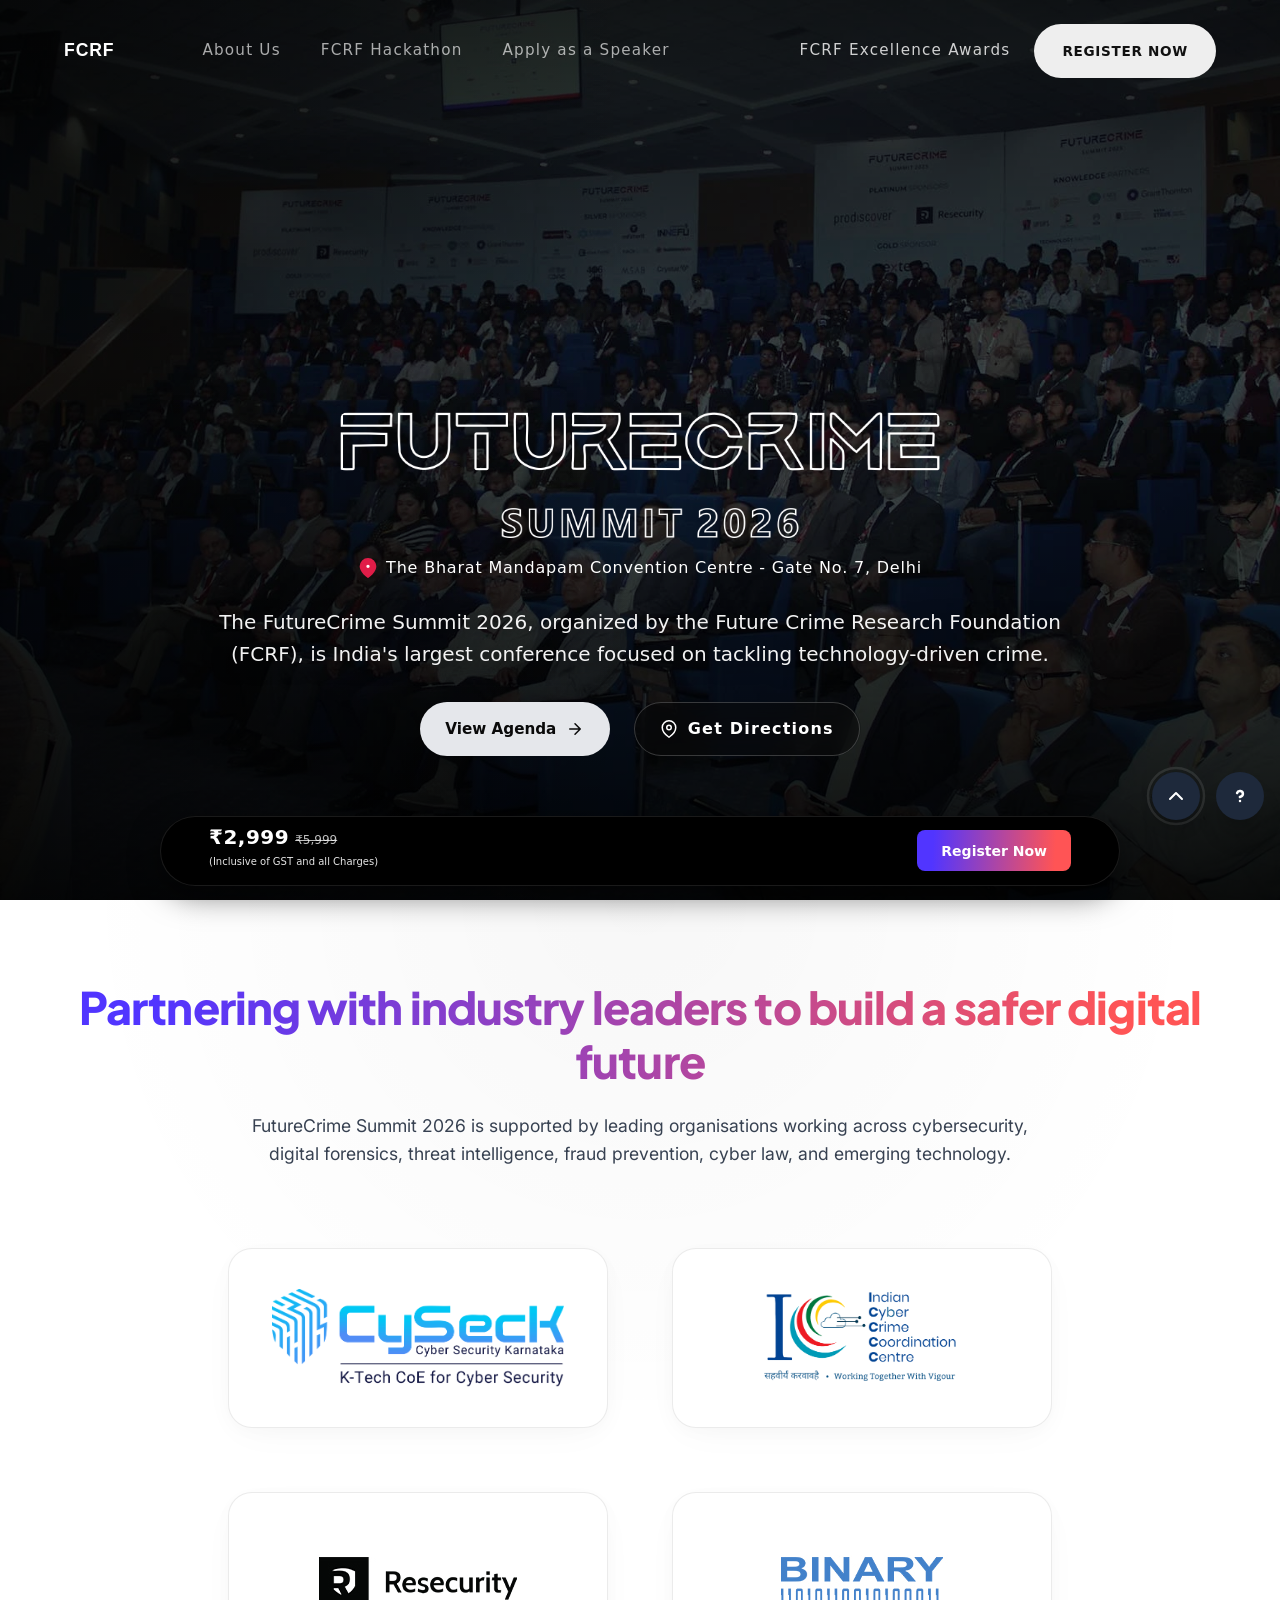
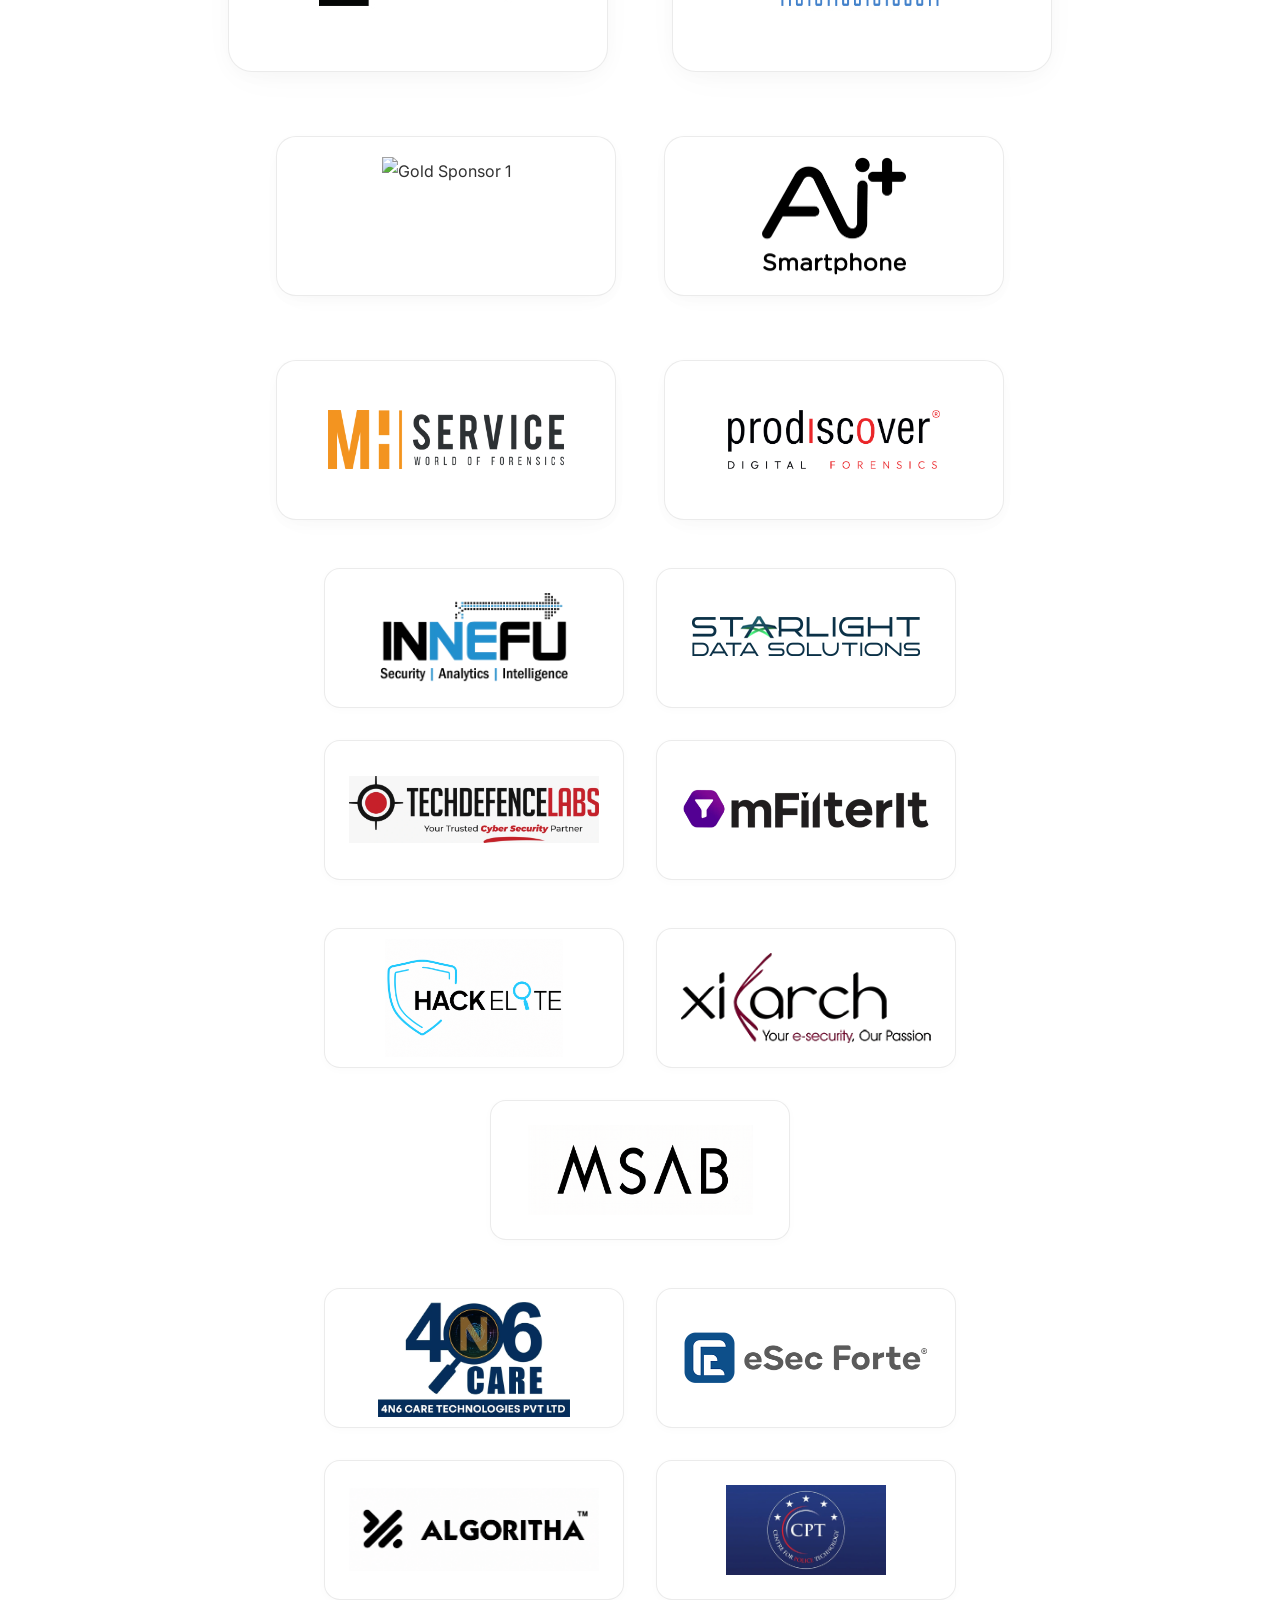
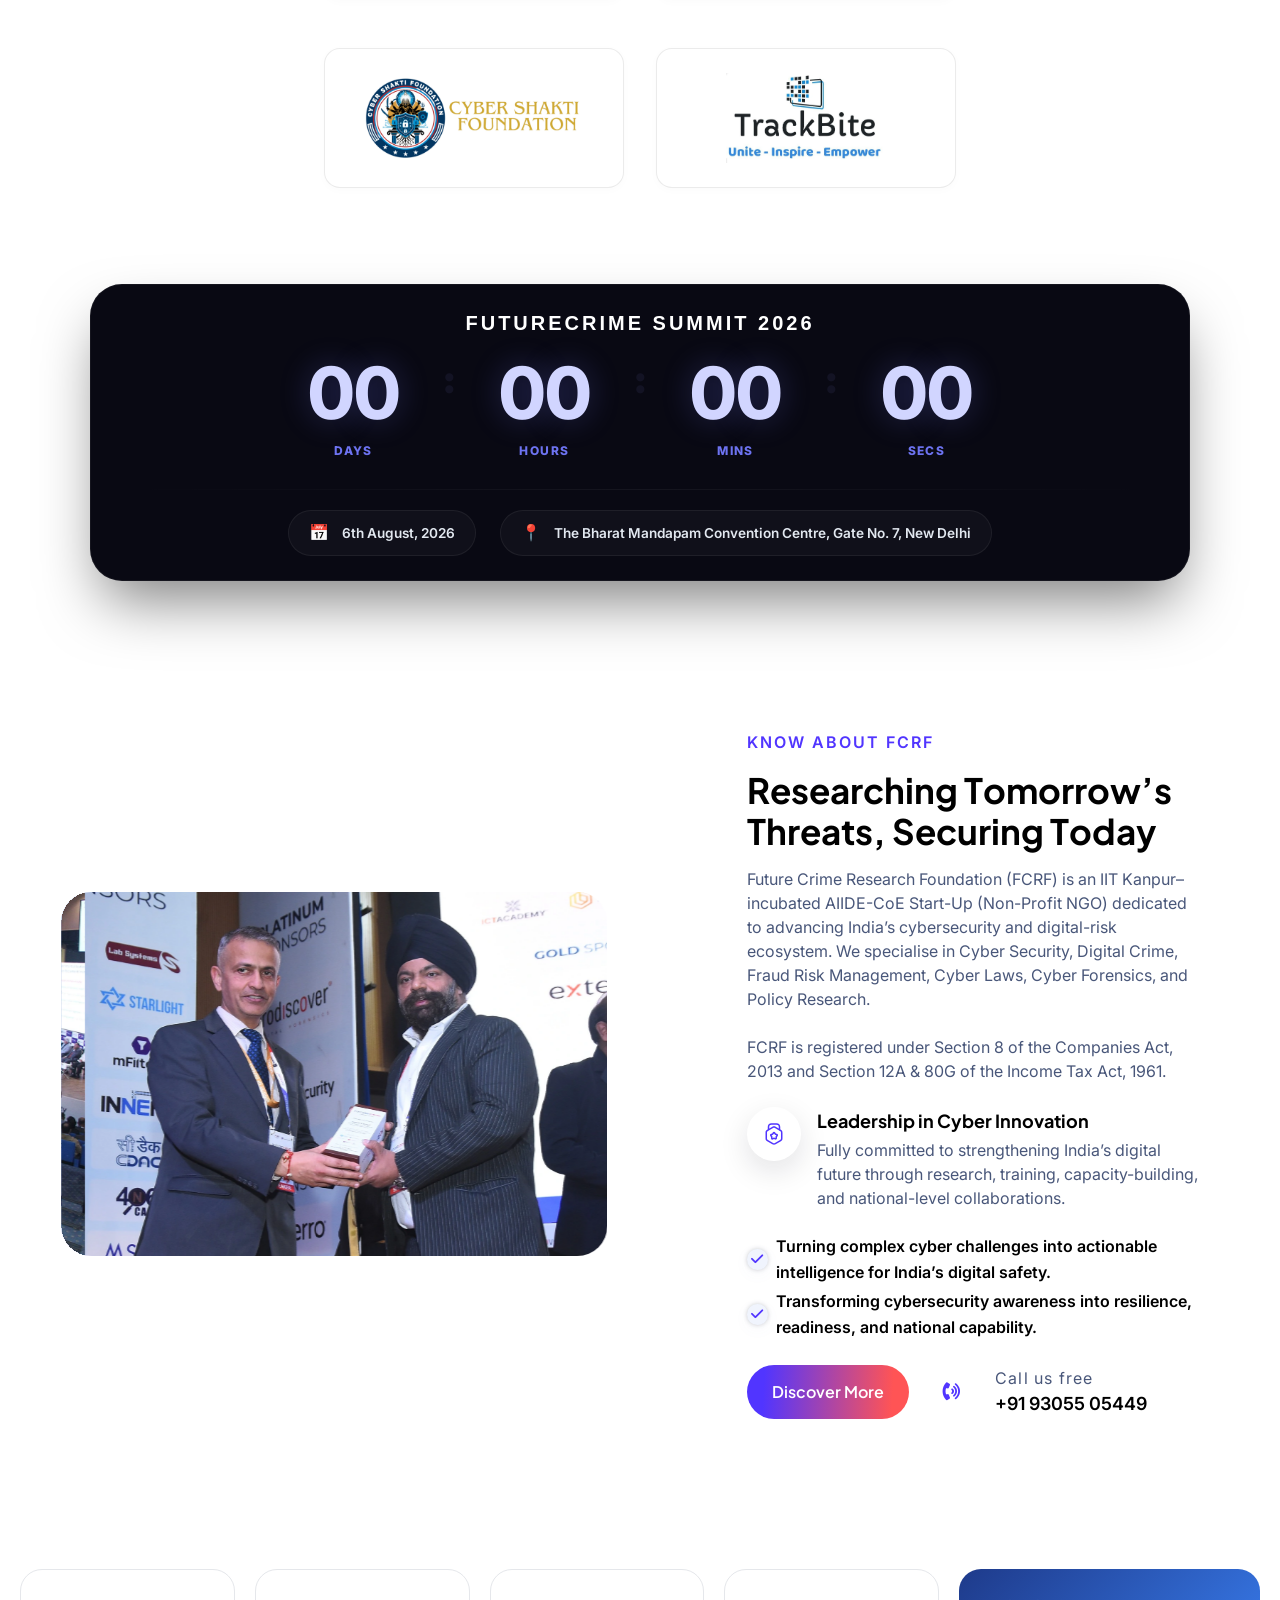
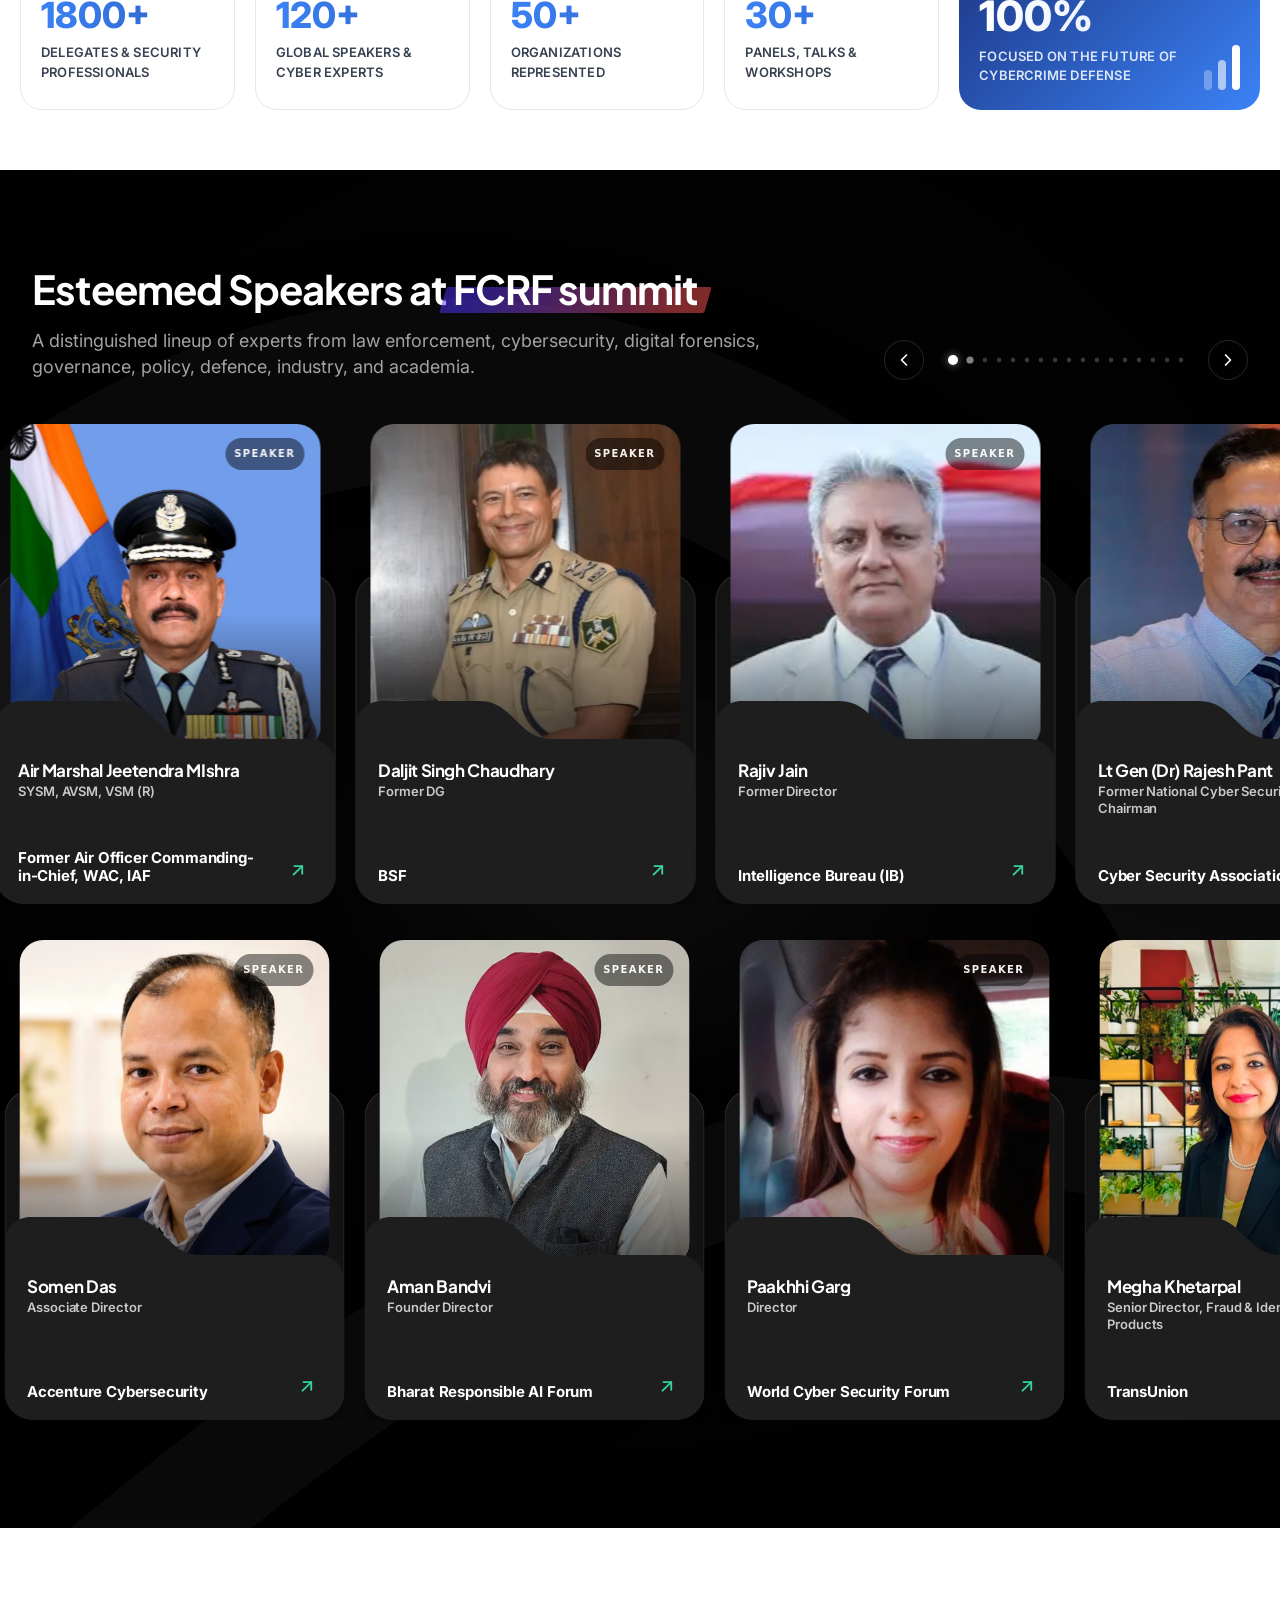
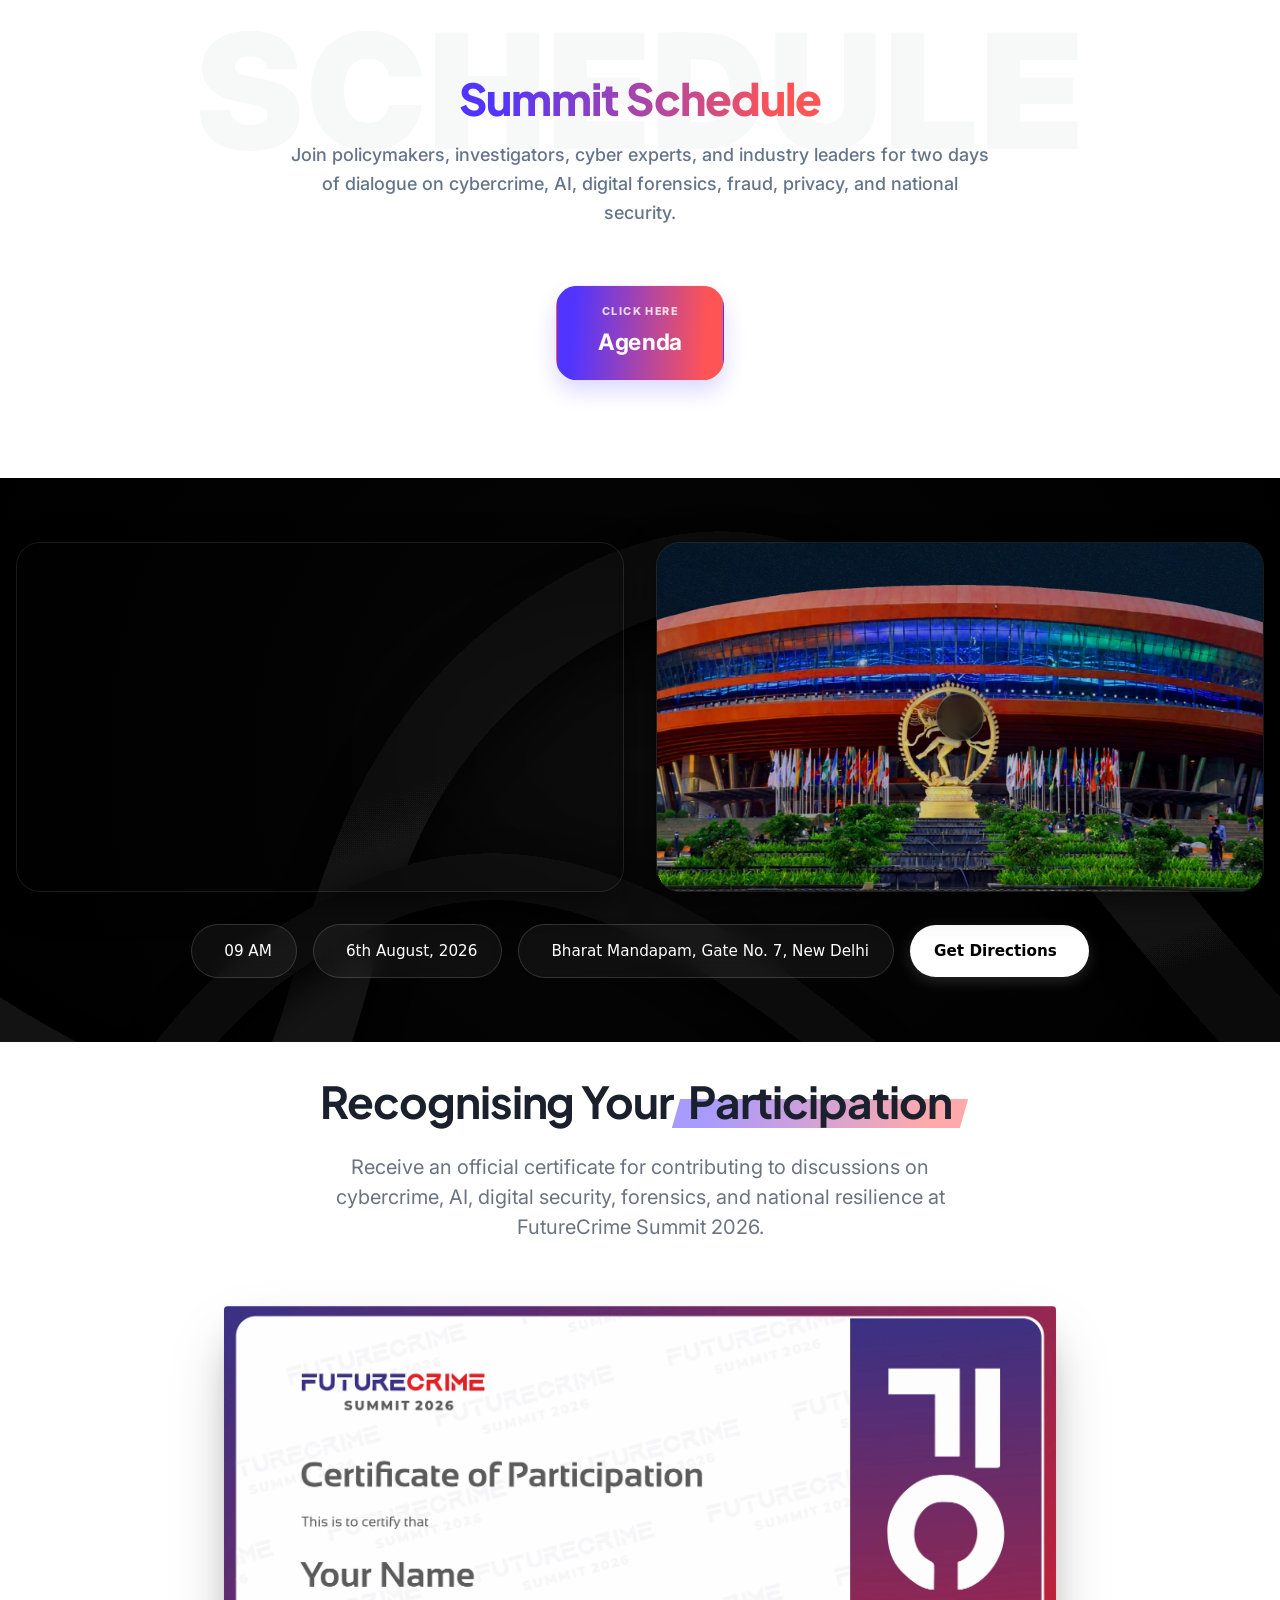
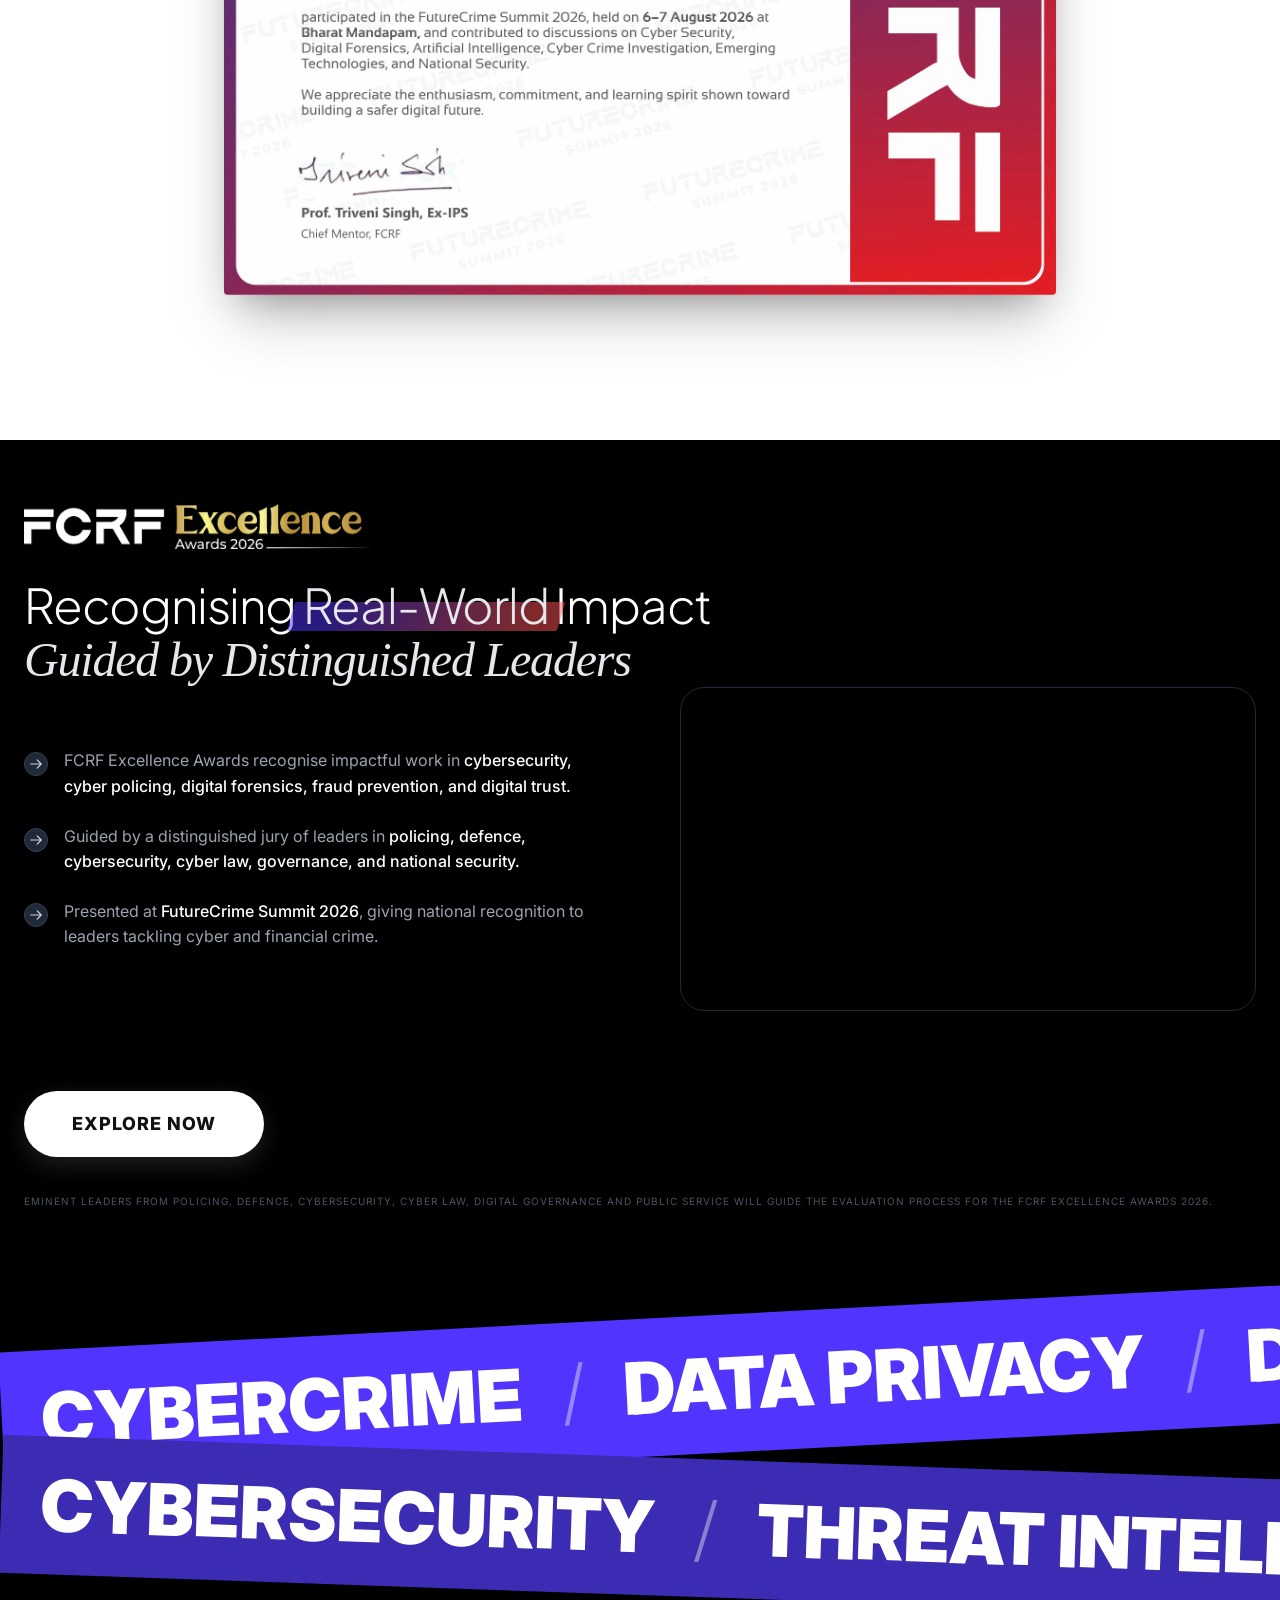
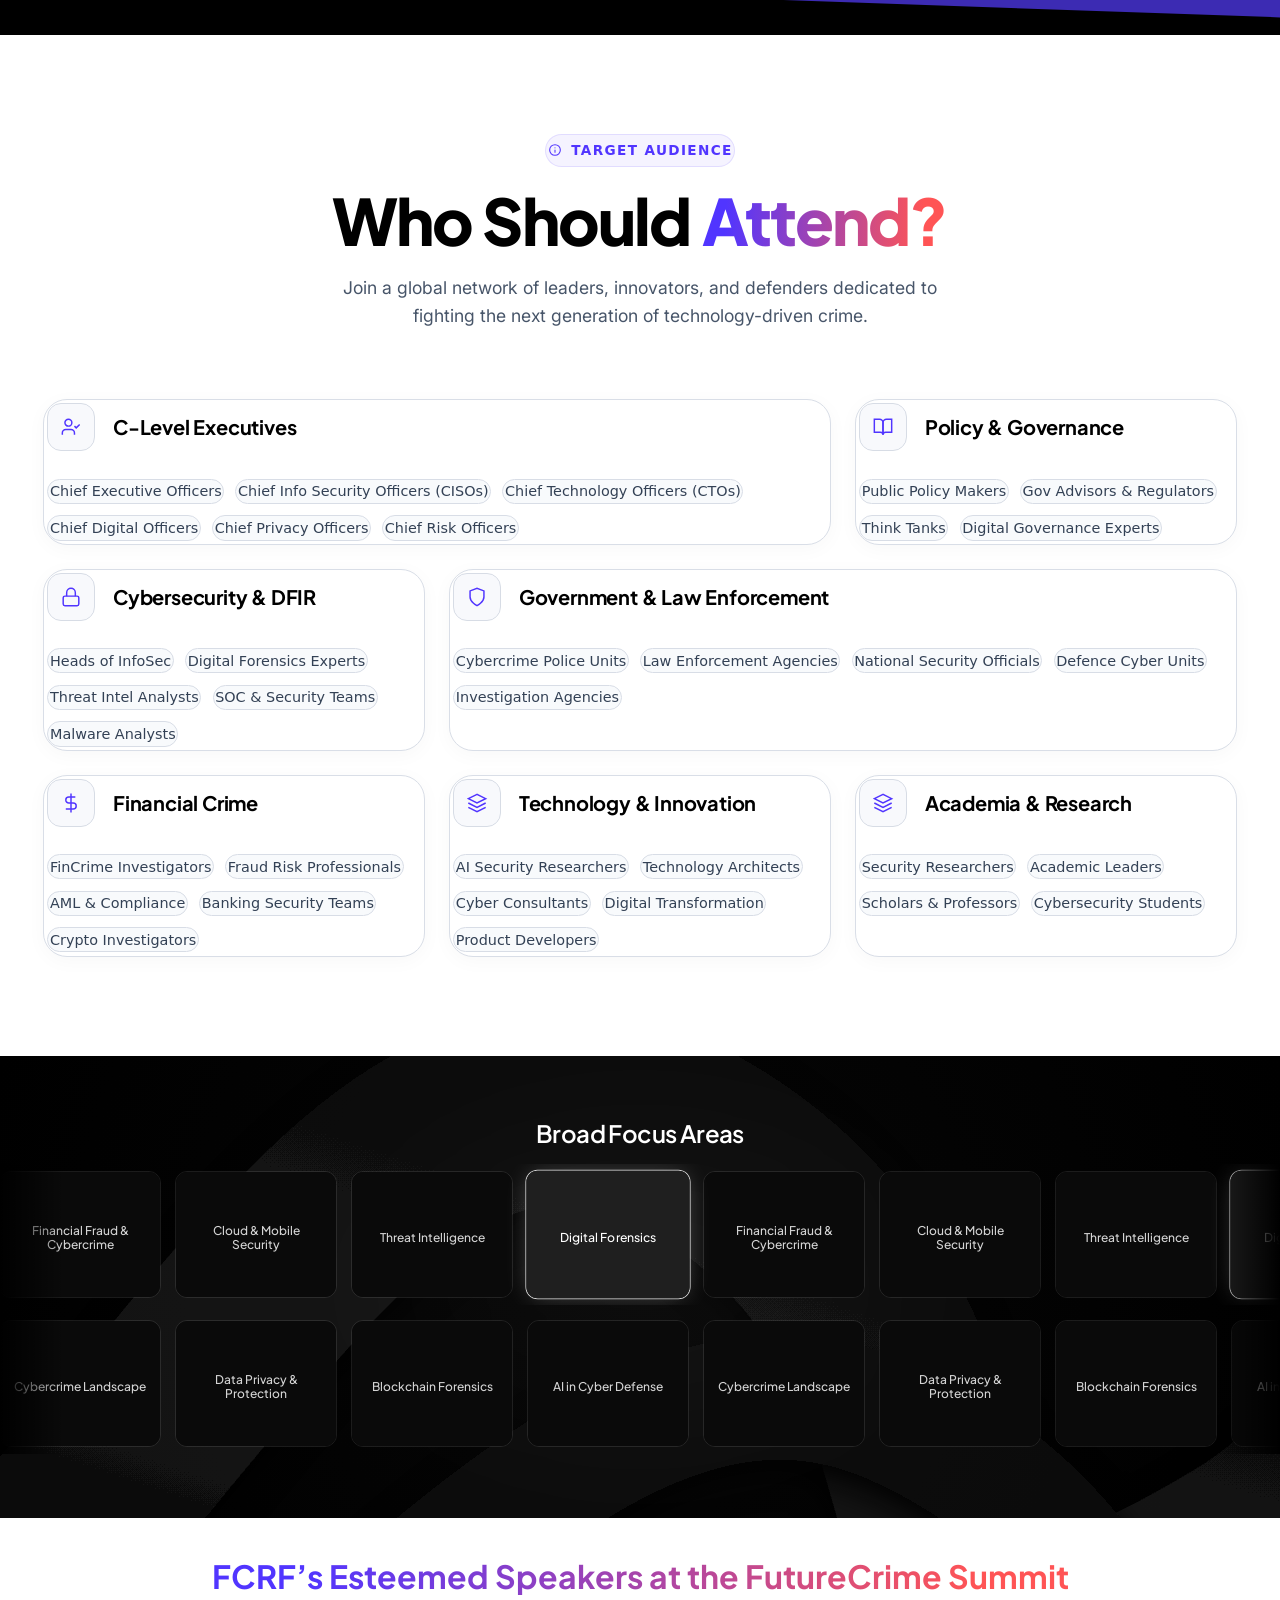
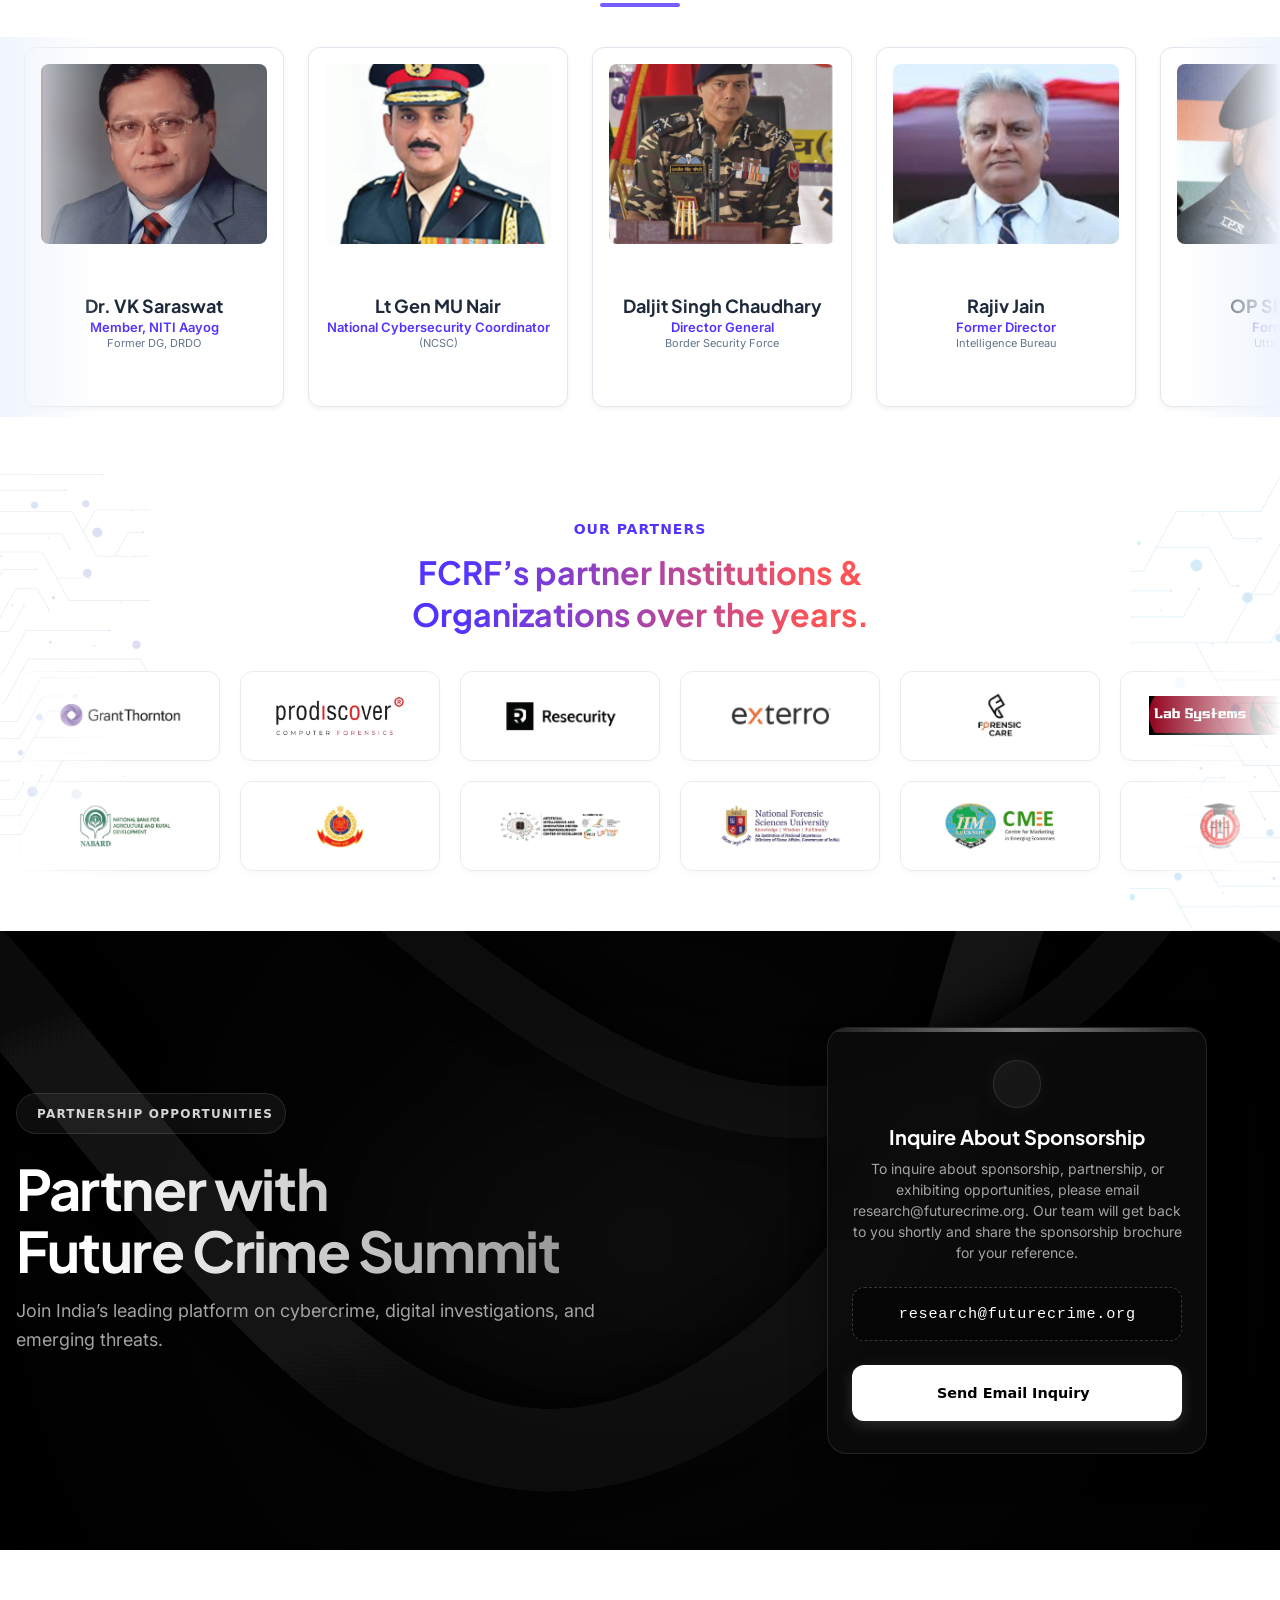
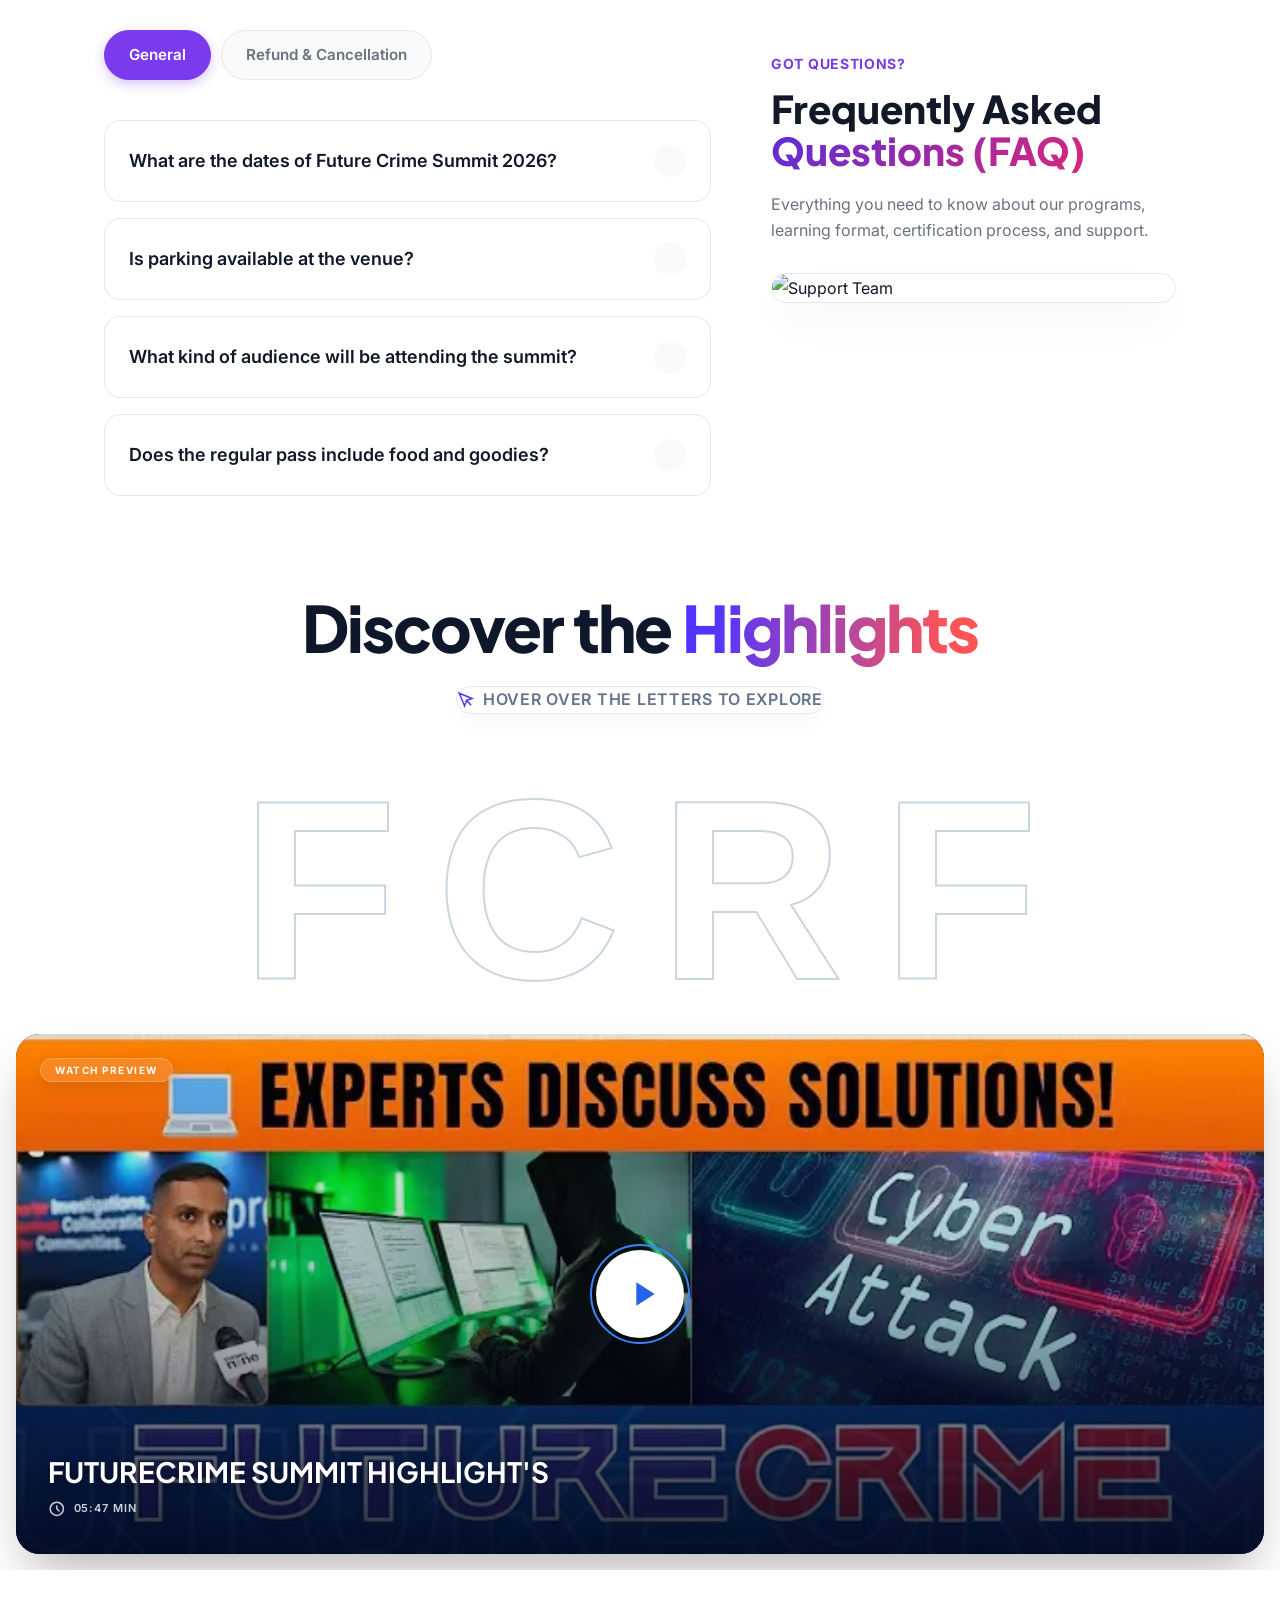
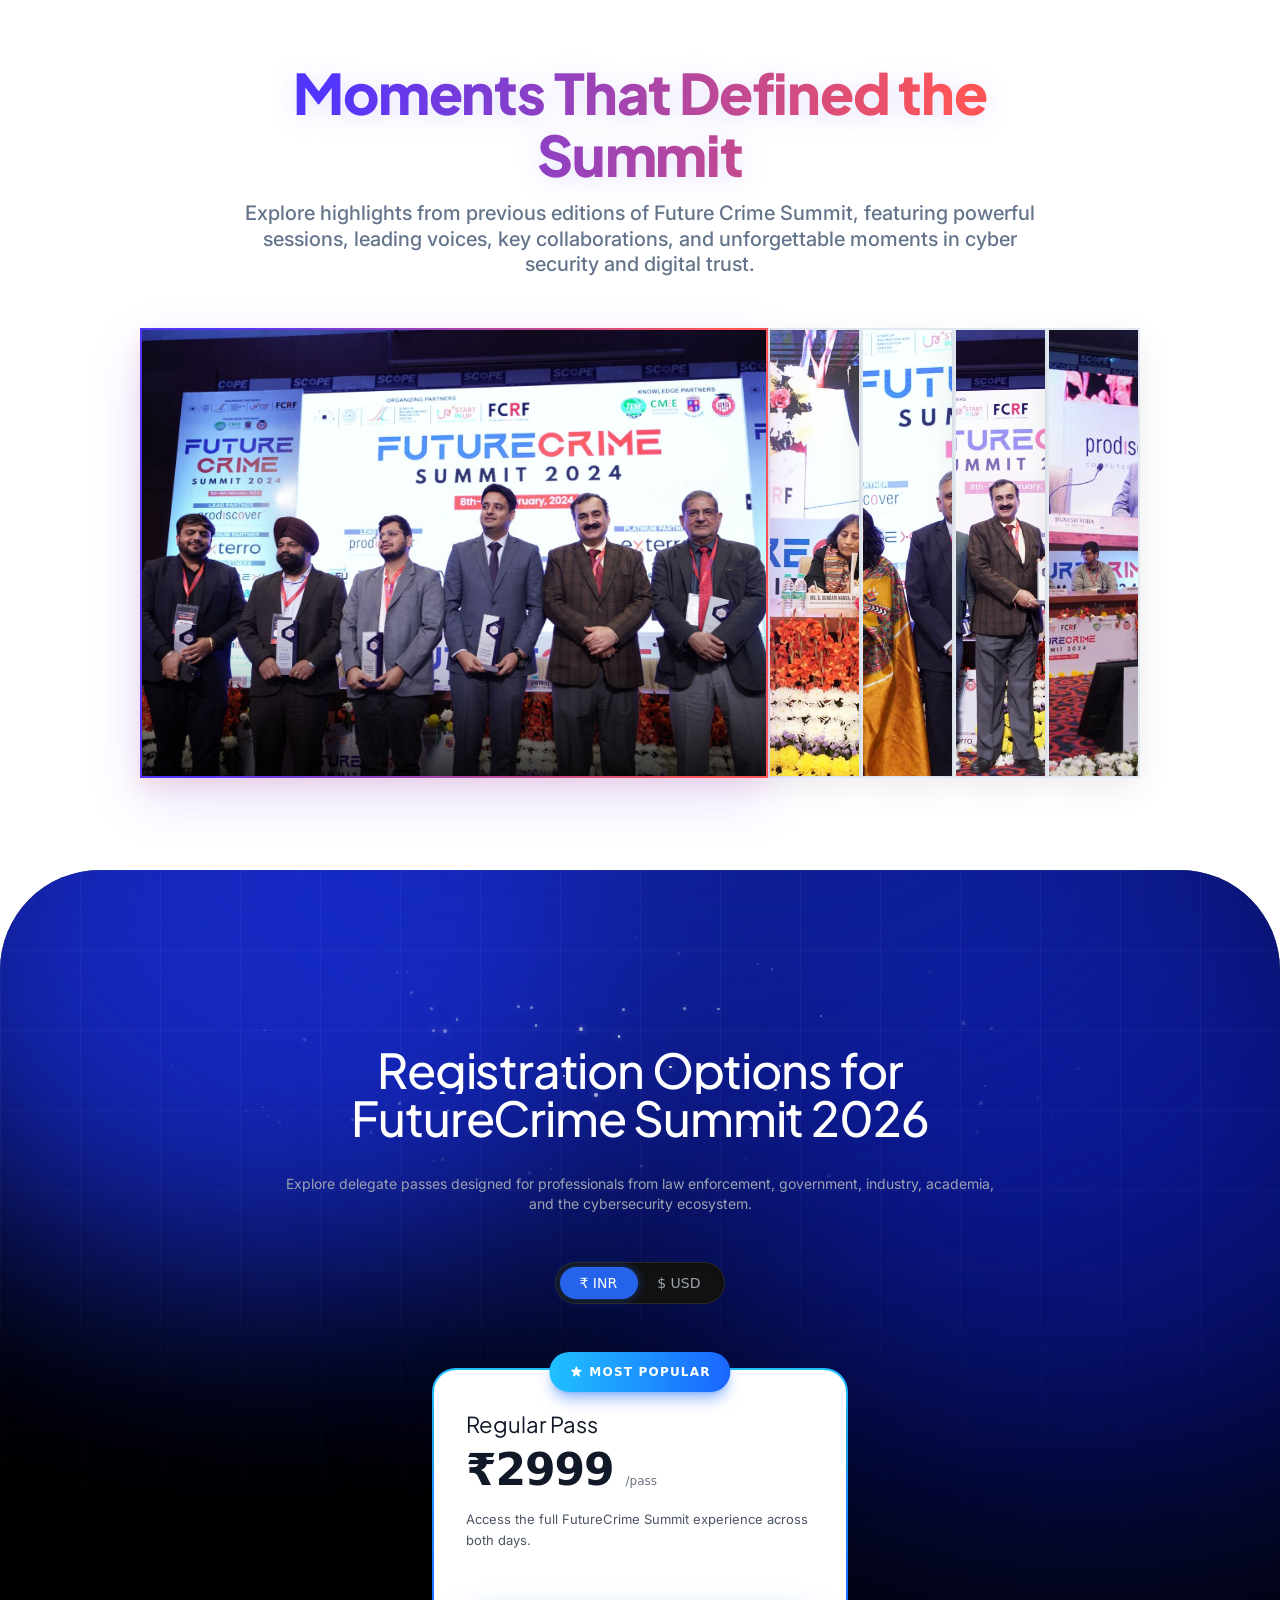
==== commit a6a68d95: "added new changes and live" ====
--- a/index.html
+++ b/index.html
@@ -259,6 +259,9 @@
             <div class="dss-logo-item dss-card-gold" onclick="openSponsorModal(16)">
                 <img src="https://www.nfsu.ac.in/assets/img/emblem.png" alt="Gold Sponsor 1" class="dss-logo-img2">
             </div>
+            <div class="dss-logo-item dss-card-gold" onclick="openSponsorModal(20)">
+                <img src="assets/img/sponsors/ai.webp" alt="Gold Sponsor 1" class="dss-logo-img2">
+            </div>
         </div>
 
         <!-- GOLD SIZE -->
@@ -290,6 +293,9 @@
         <div class="dss-logo-grid dss-grid-silver">
             <div class="dss-logo-item dss-card-silver" onclick="openSponsorModal(10)">
                 <img src="assets/img/sponsors/hackelite1.png" alt="Silver Sponsor 1" class="dss-logo-img1">
+            </div>
+            <div class="dss-logo-item dss-card-silver" onclick="openSponsorModal(19)">
+                <img src="assets/img/sponsors/xiarch.webp" alt="Silver Sponsor 1" class="dss-logo-img1">
             </div>
             <div class="dss-logo-item dss-card-silver" onclick="openSponsorModal(15)">
                 <img src="assets/img/sponsors/msab.png" alt="Silver Sponsor 1" class="dss-logo-img">
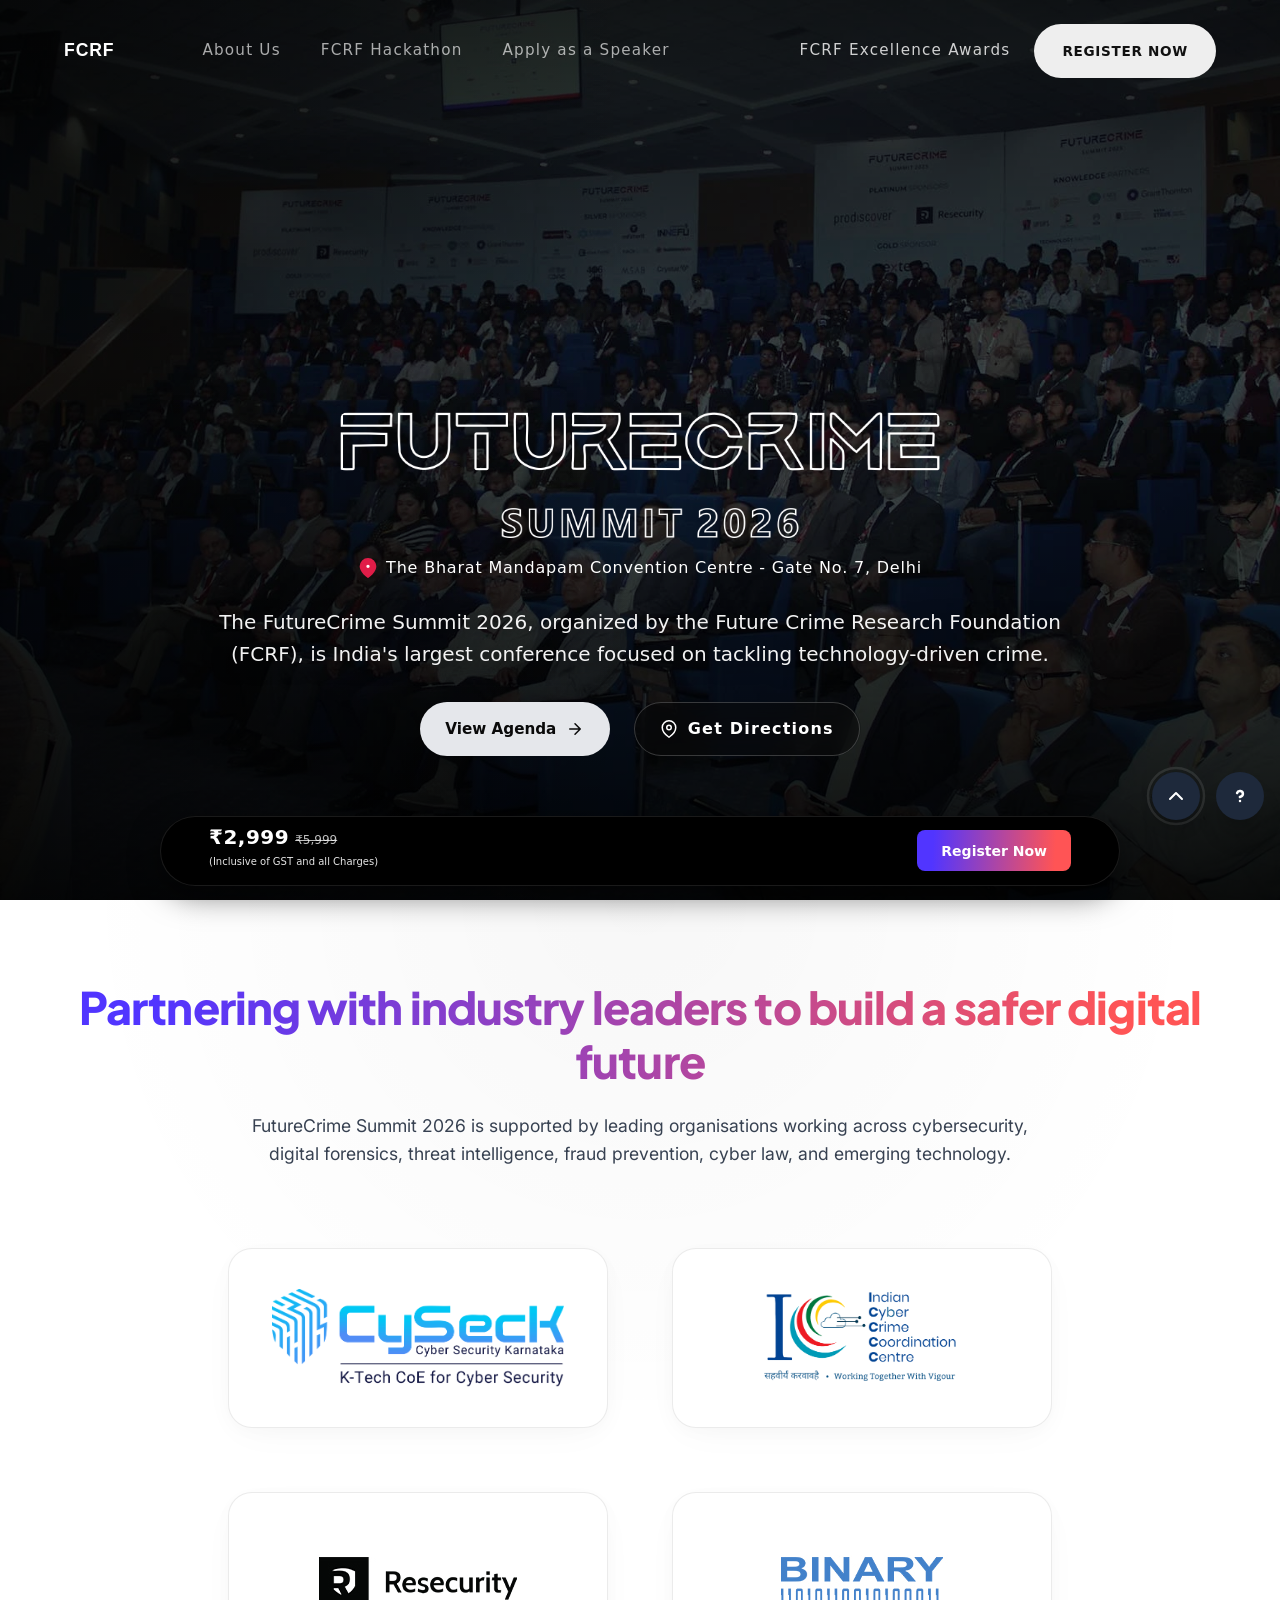
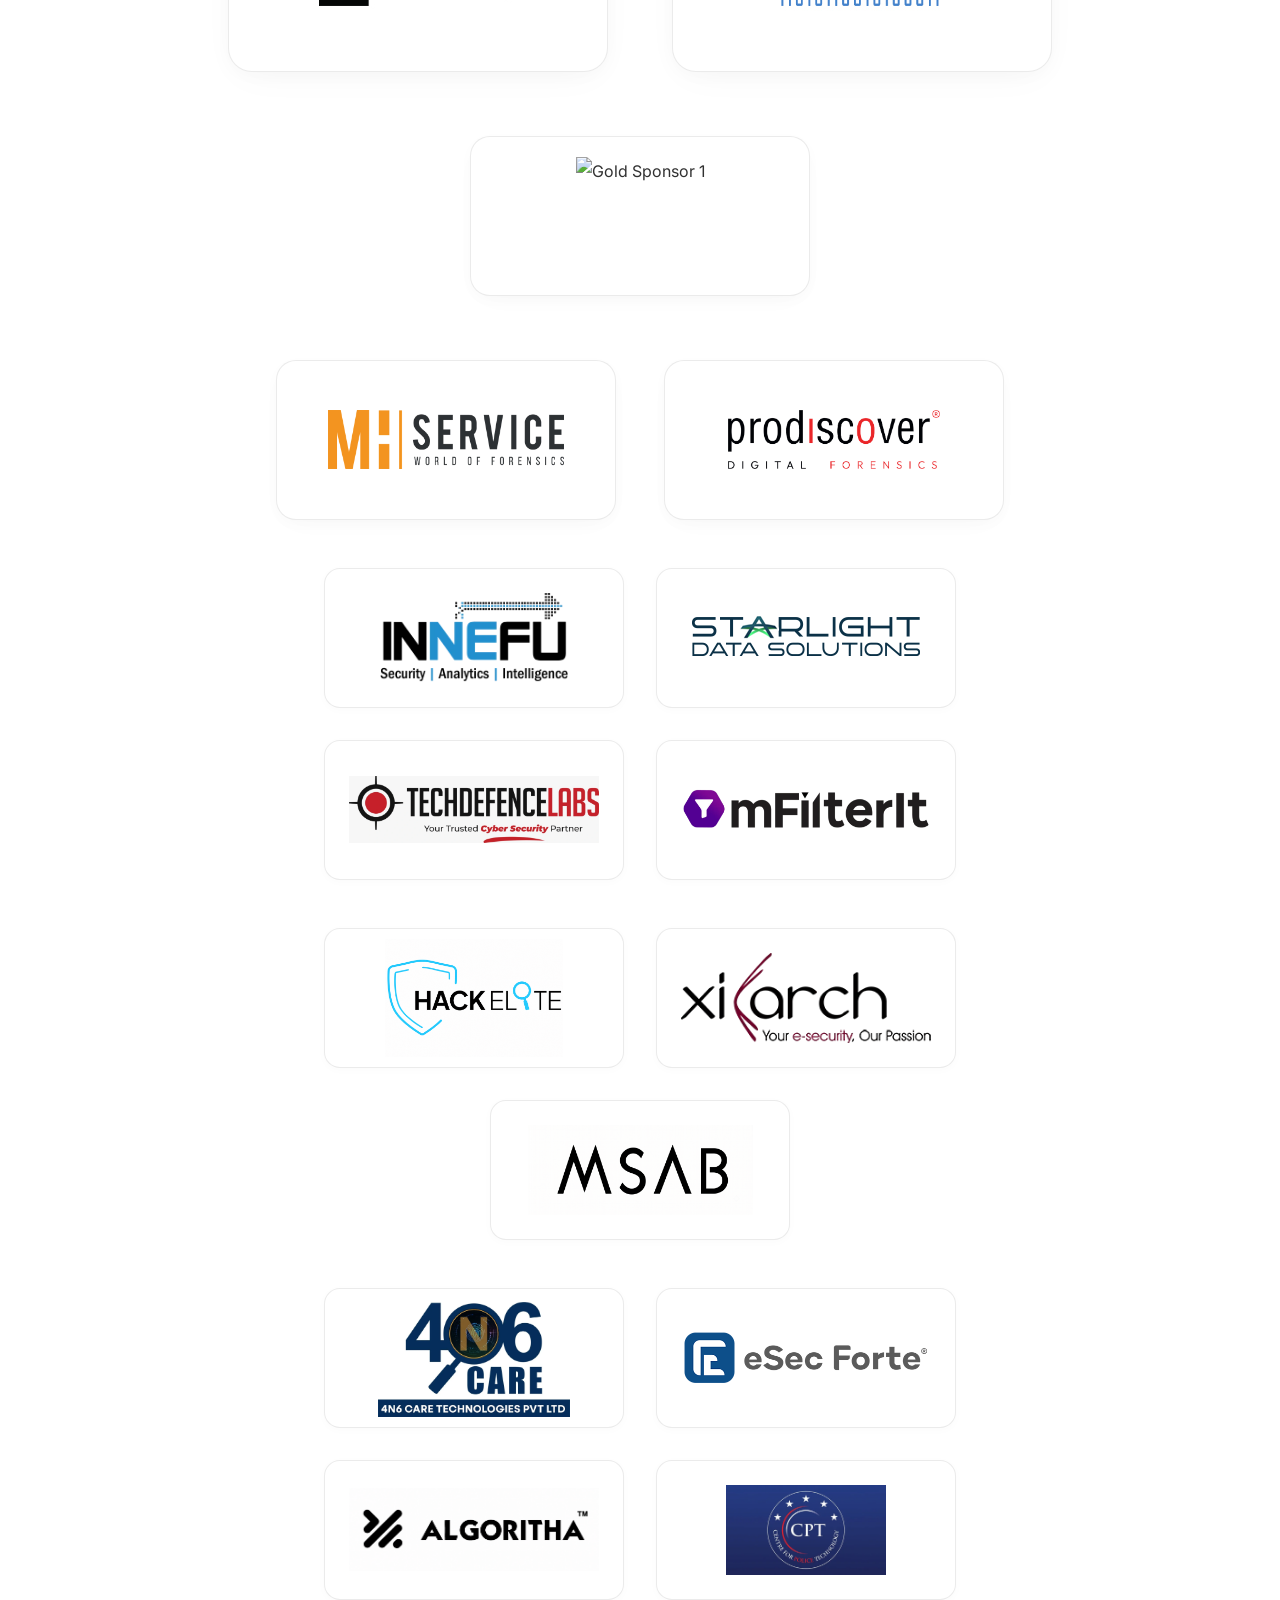
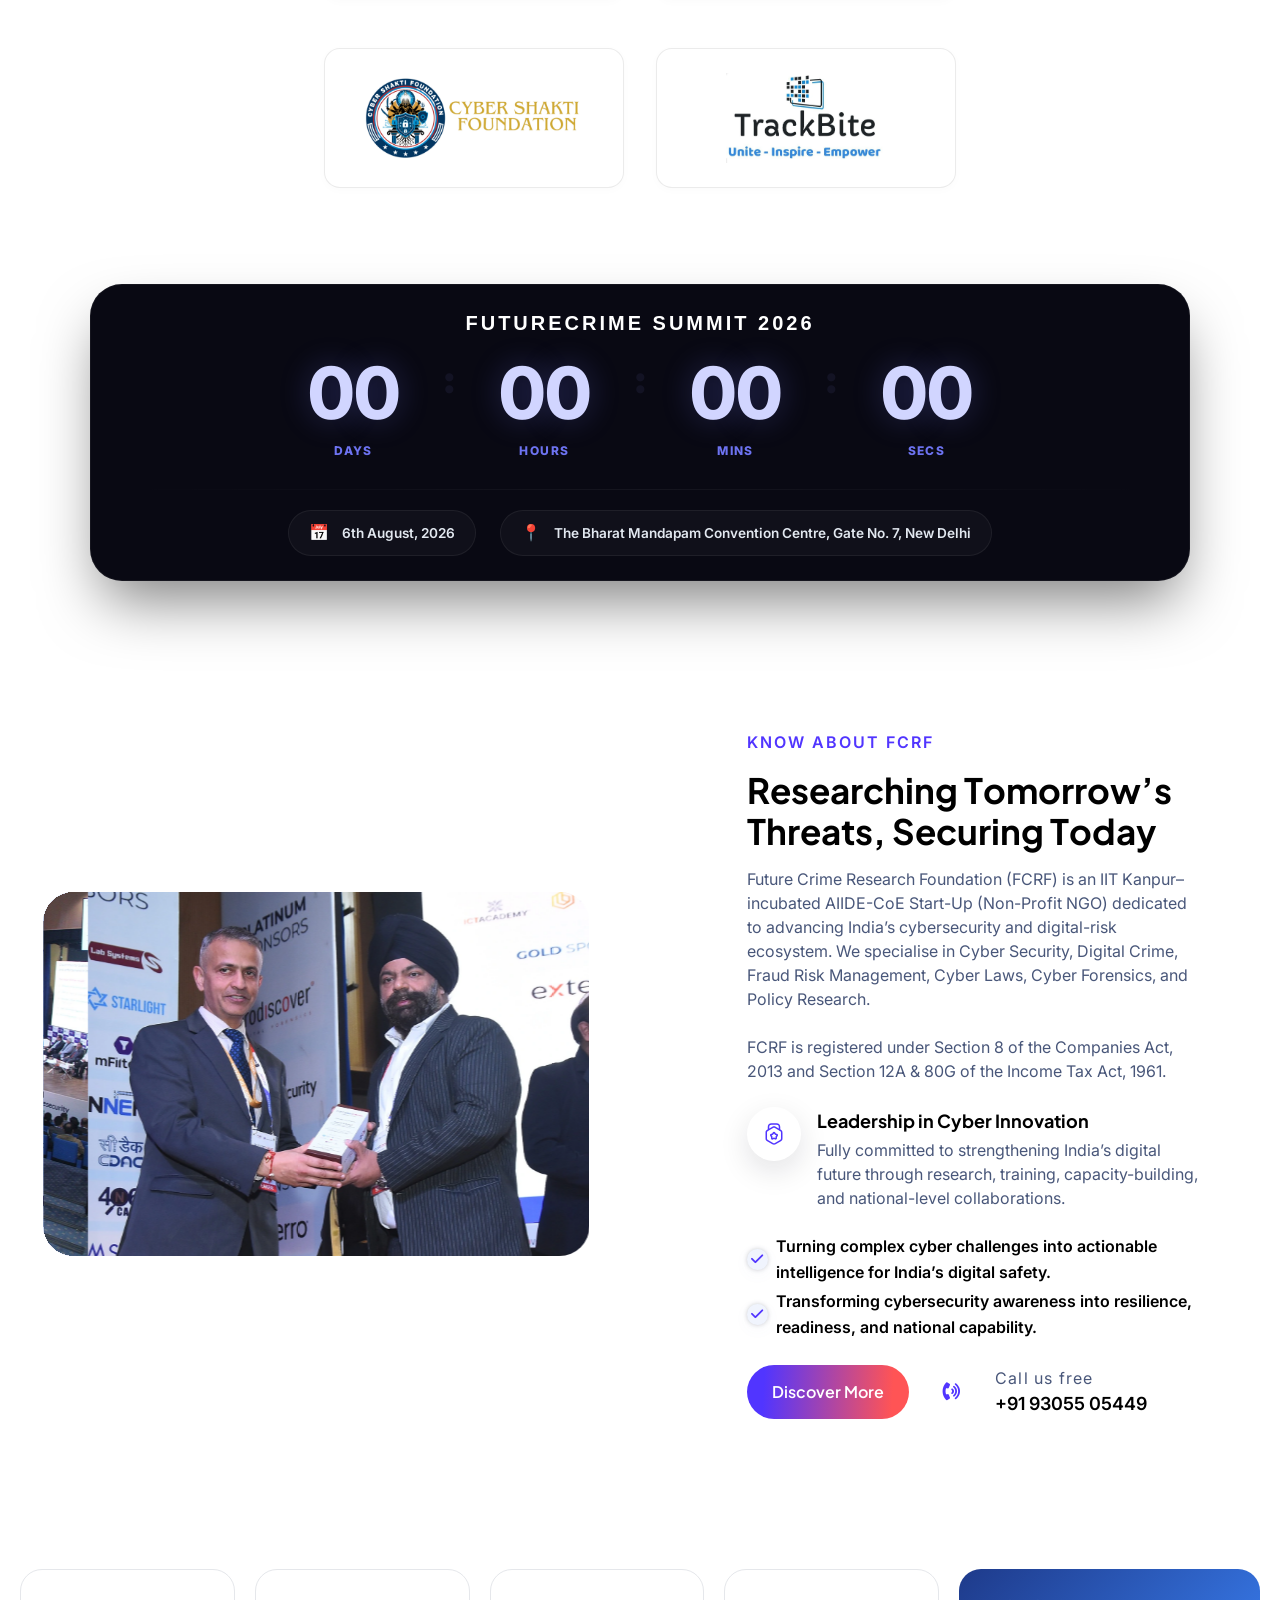
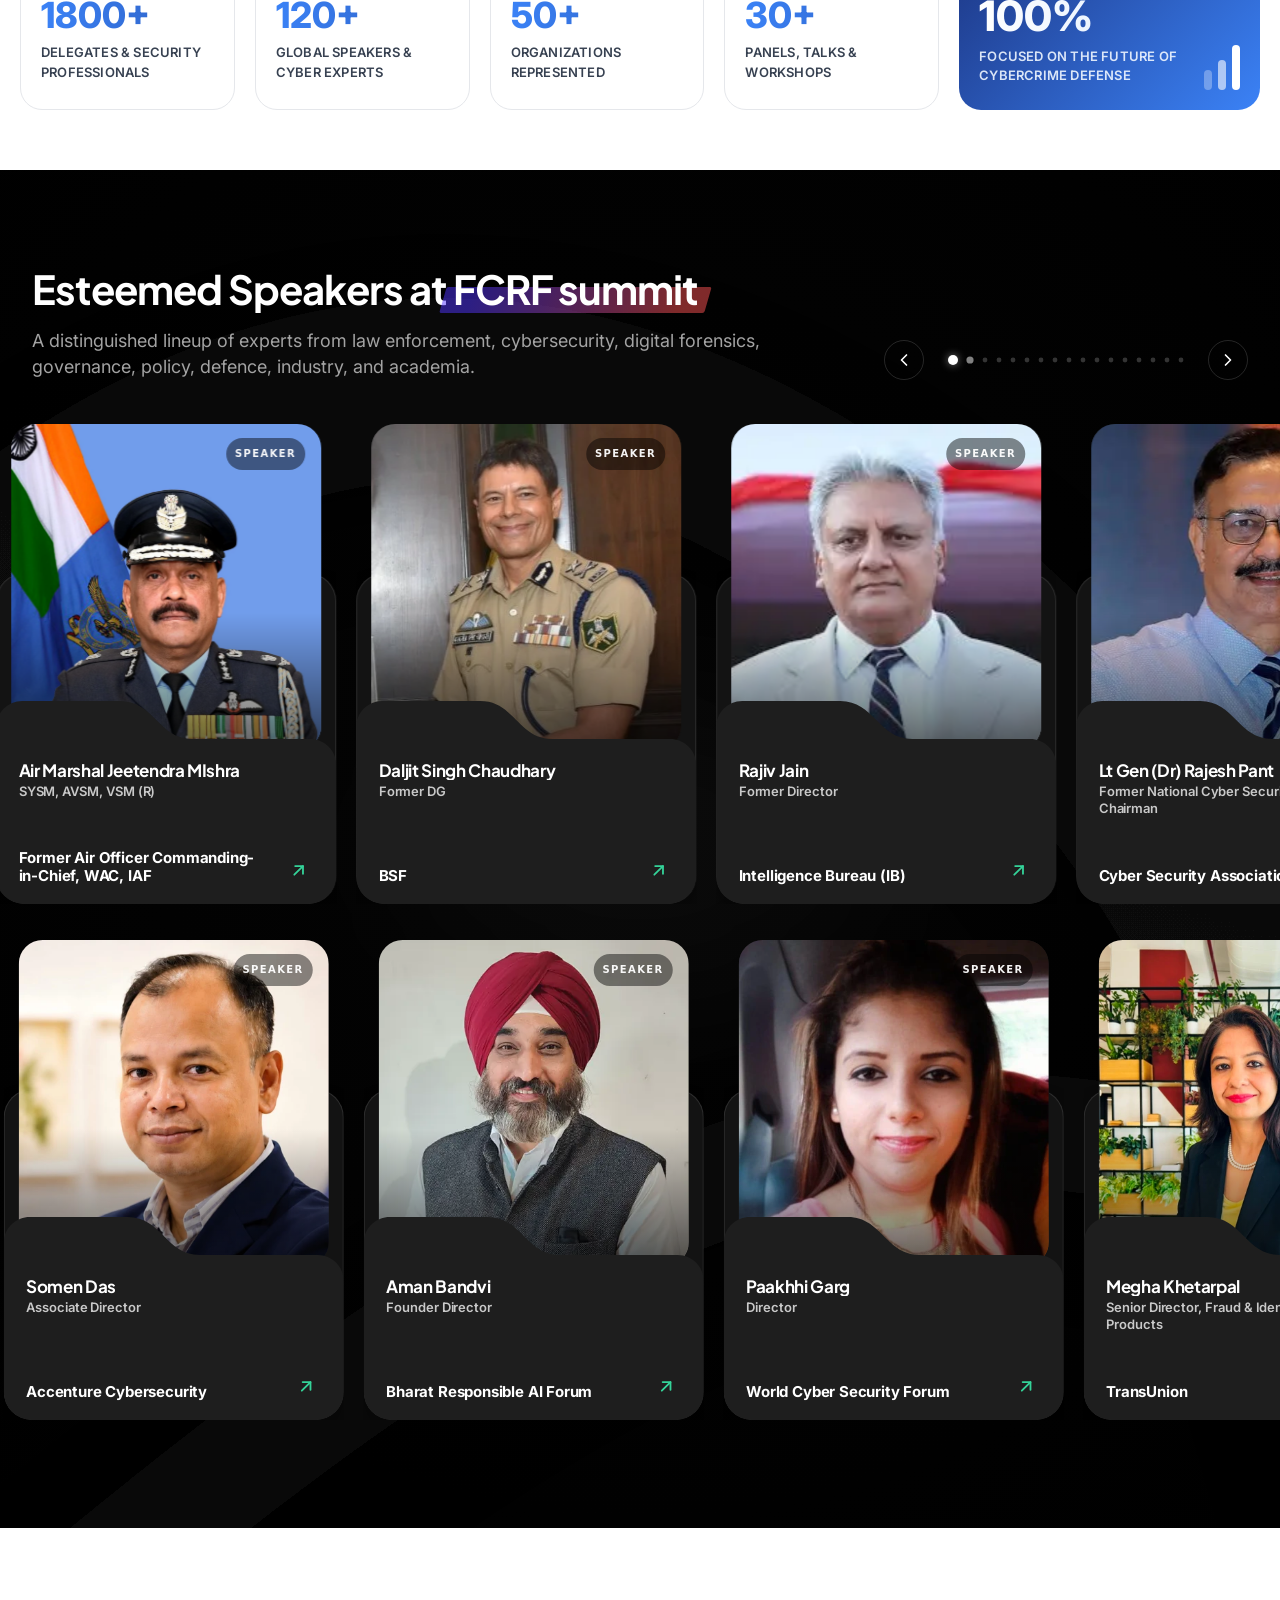
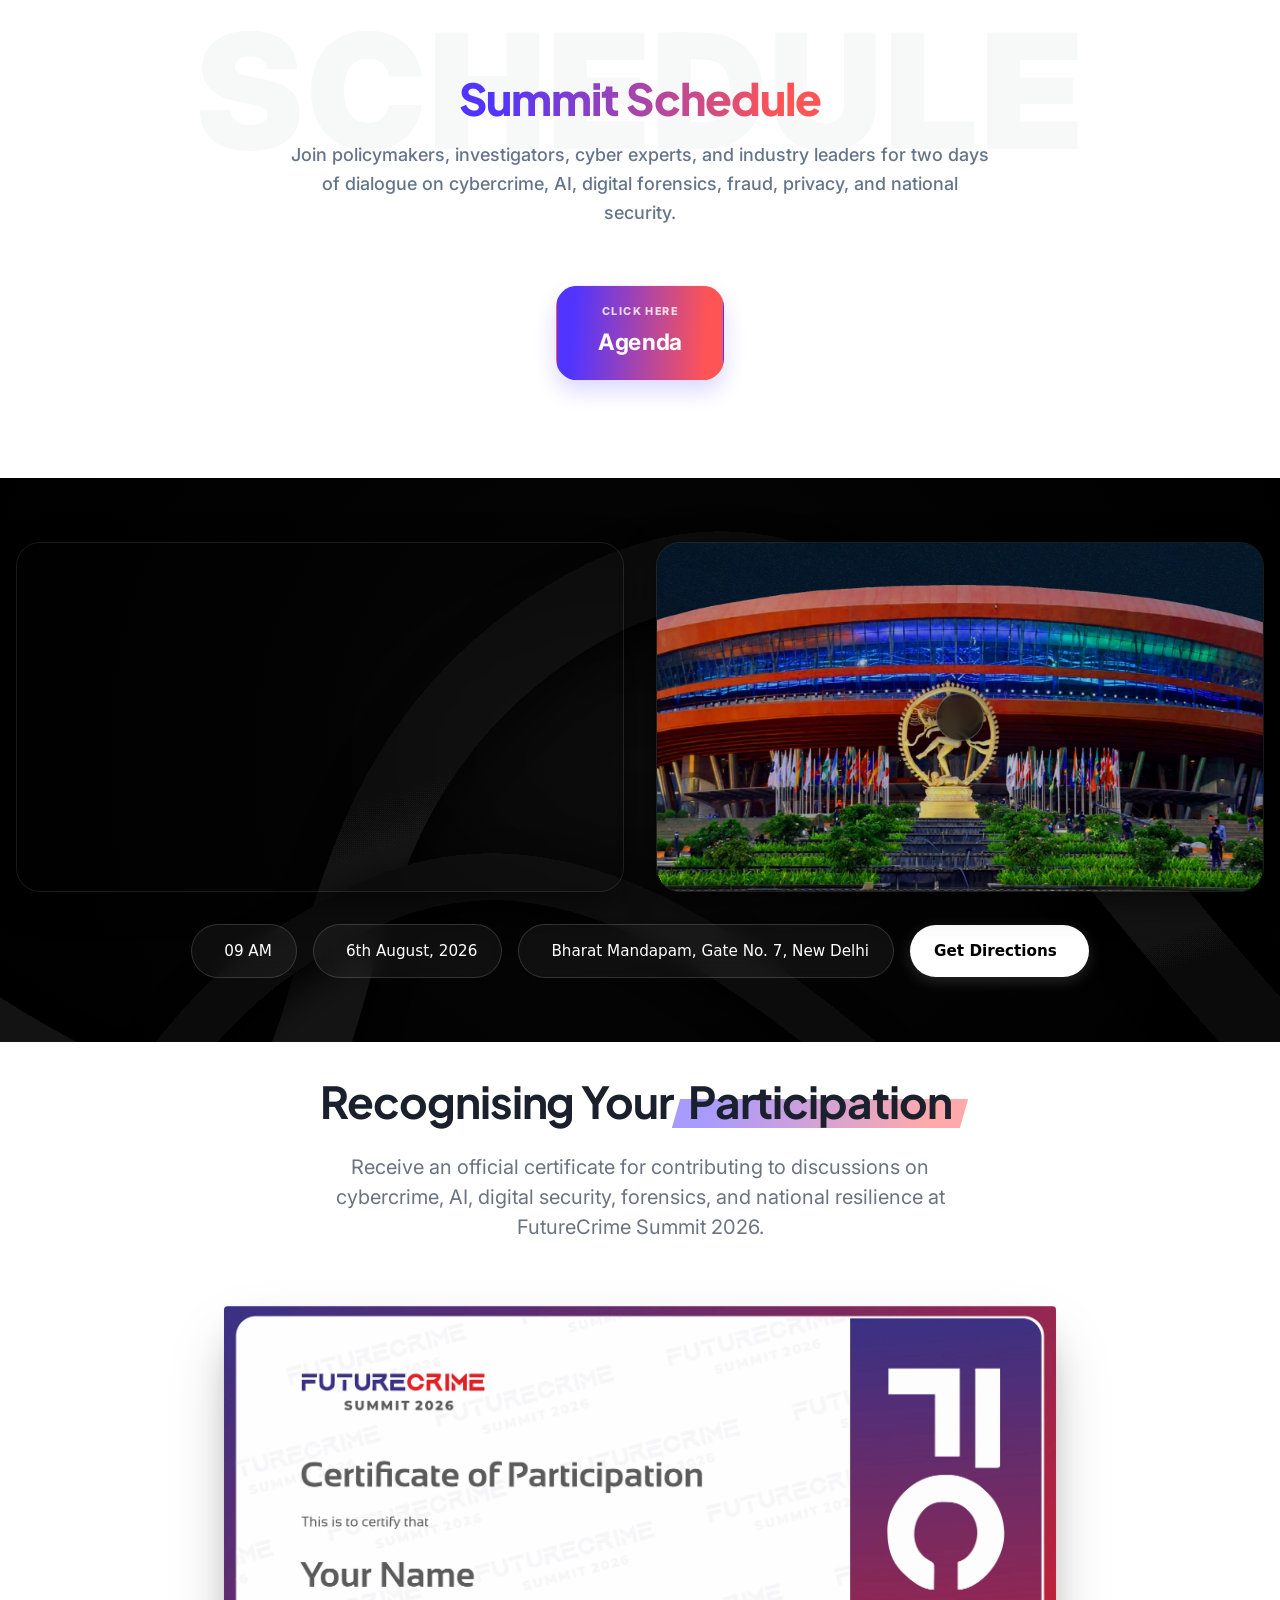
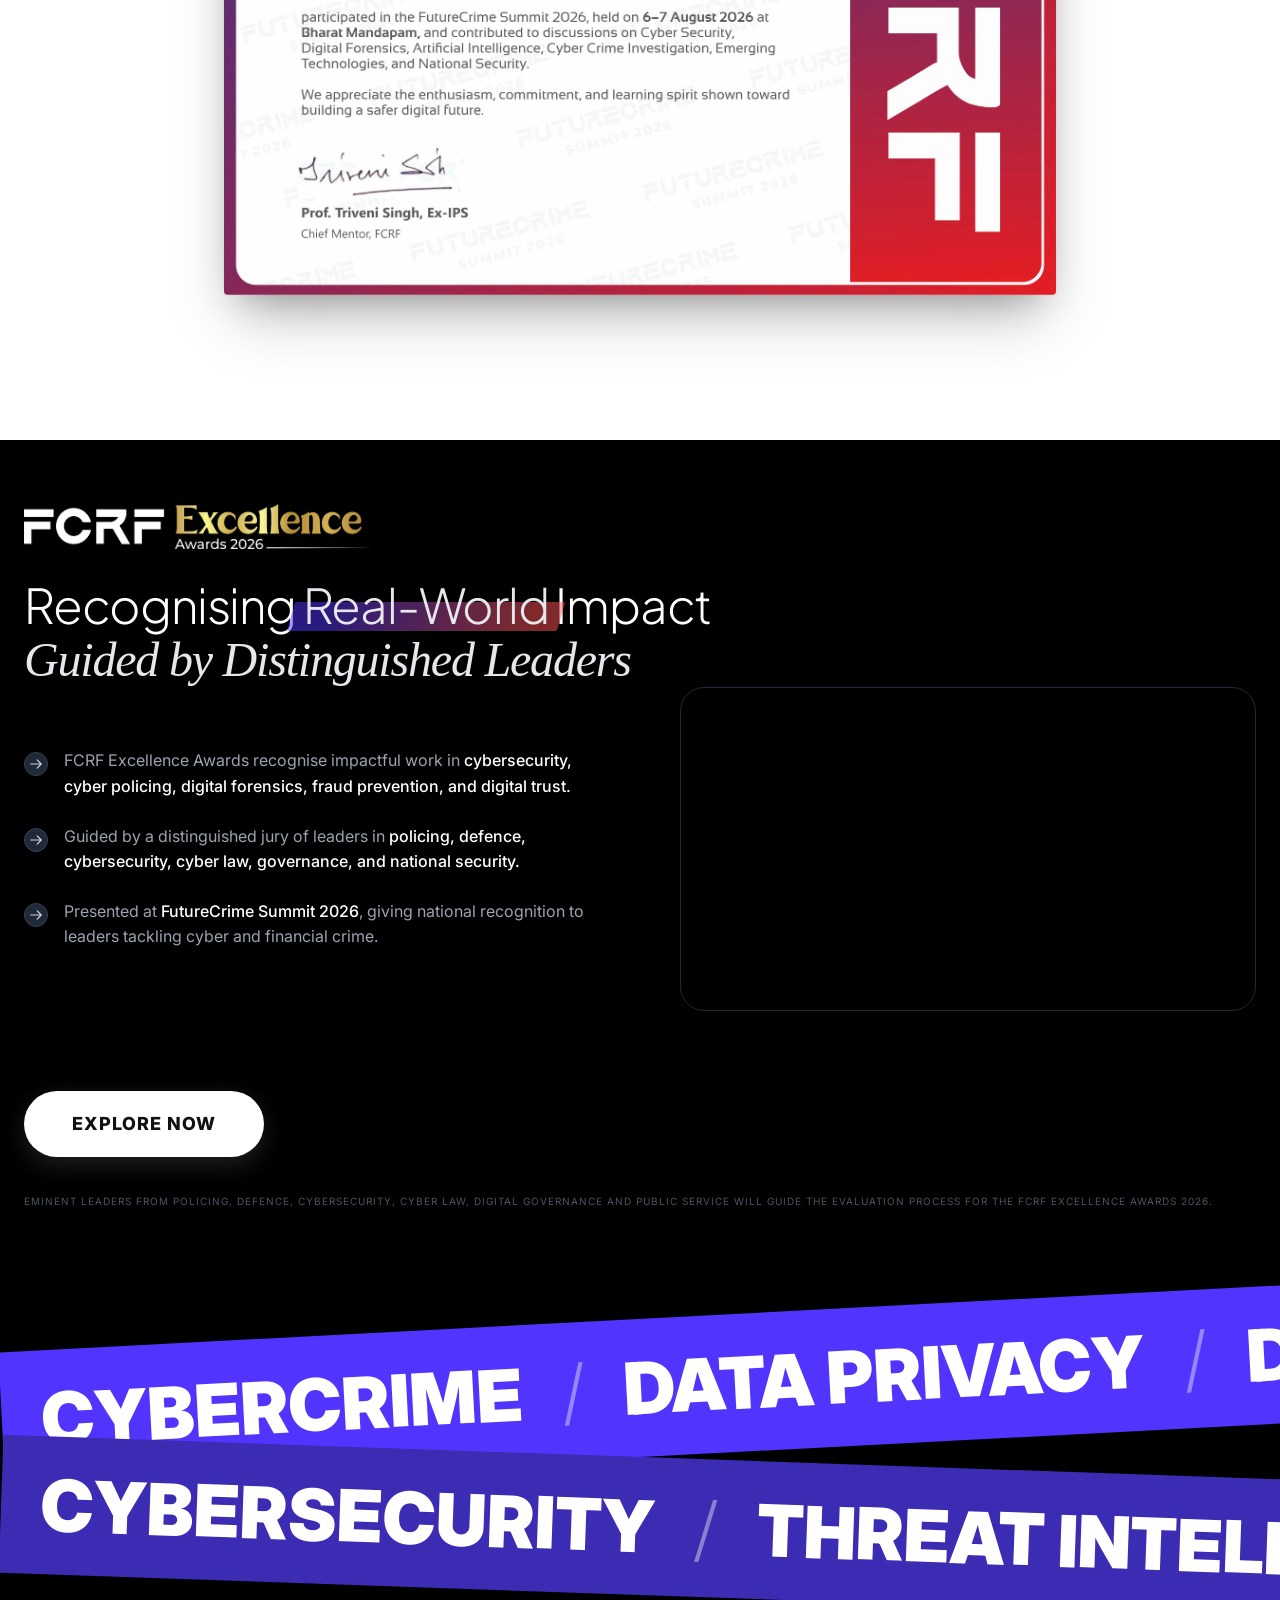
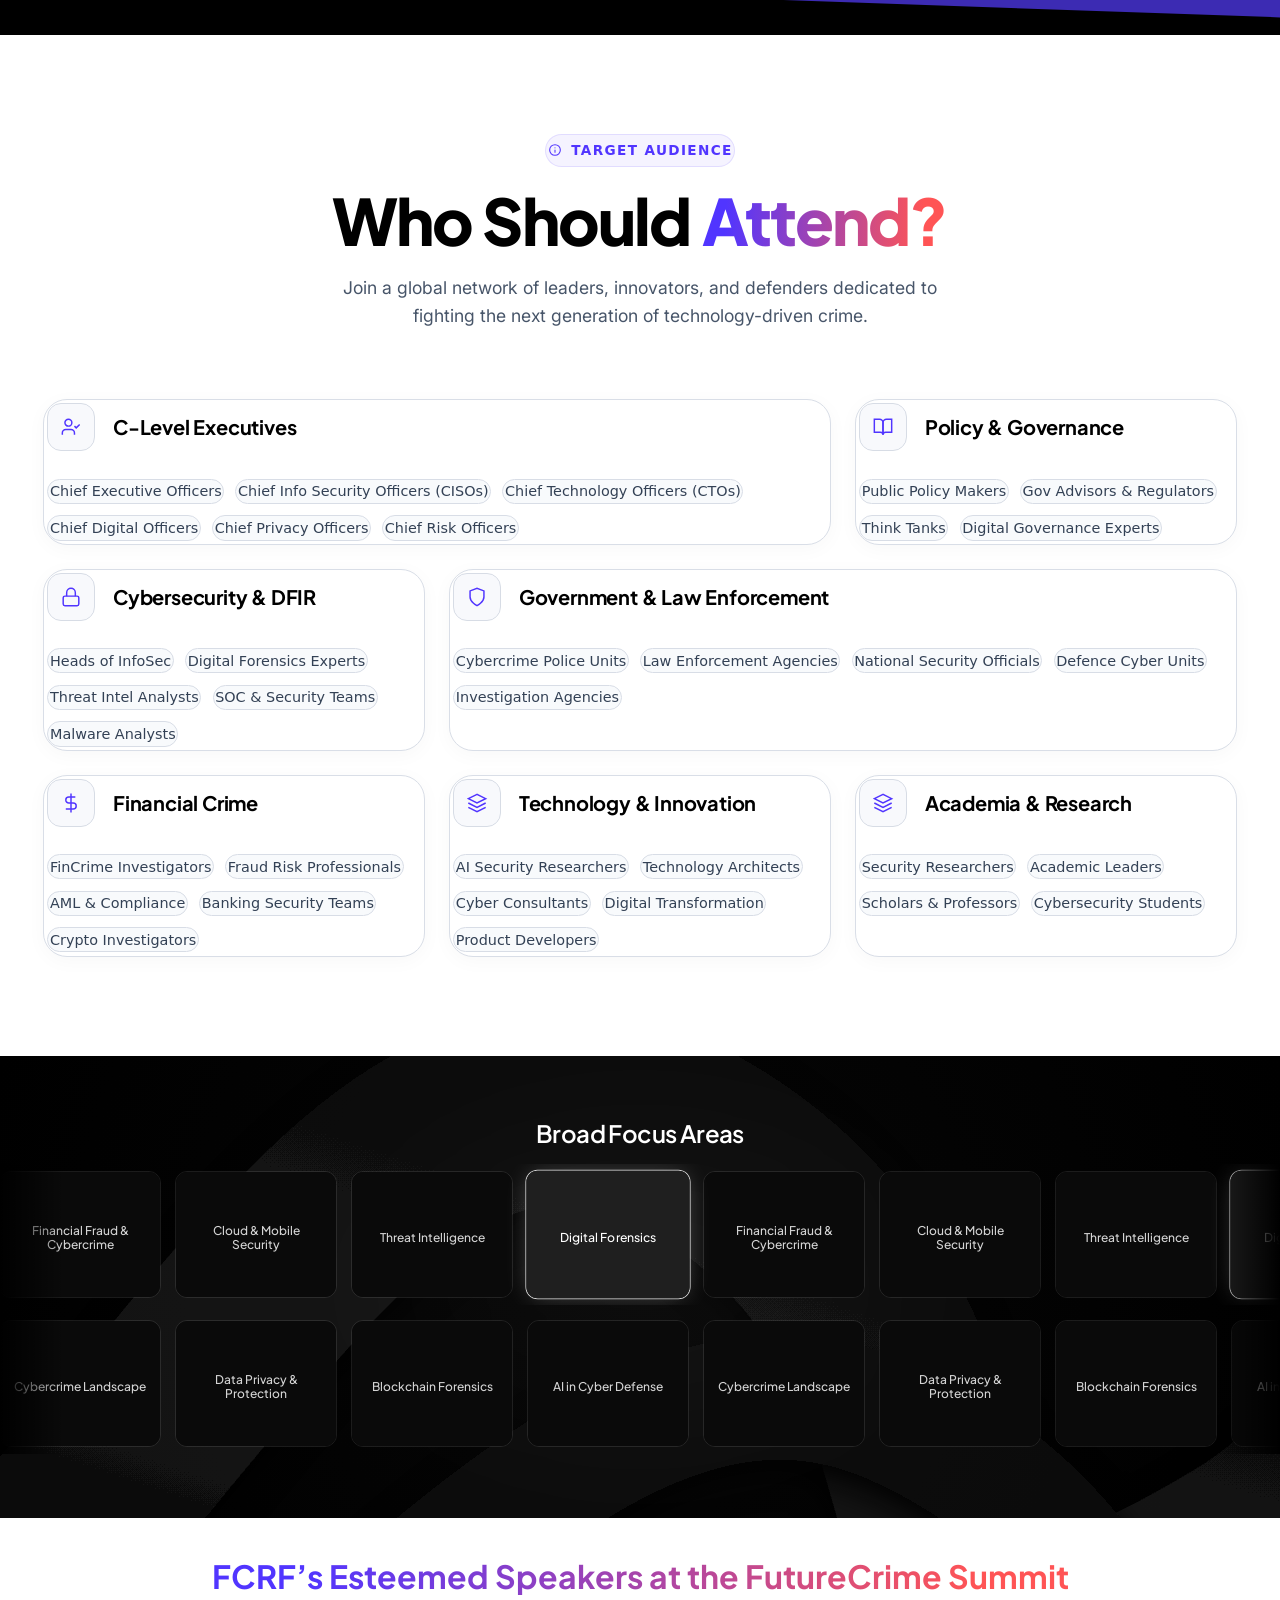
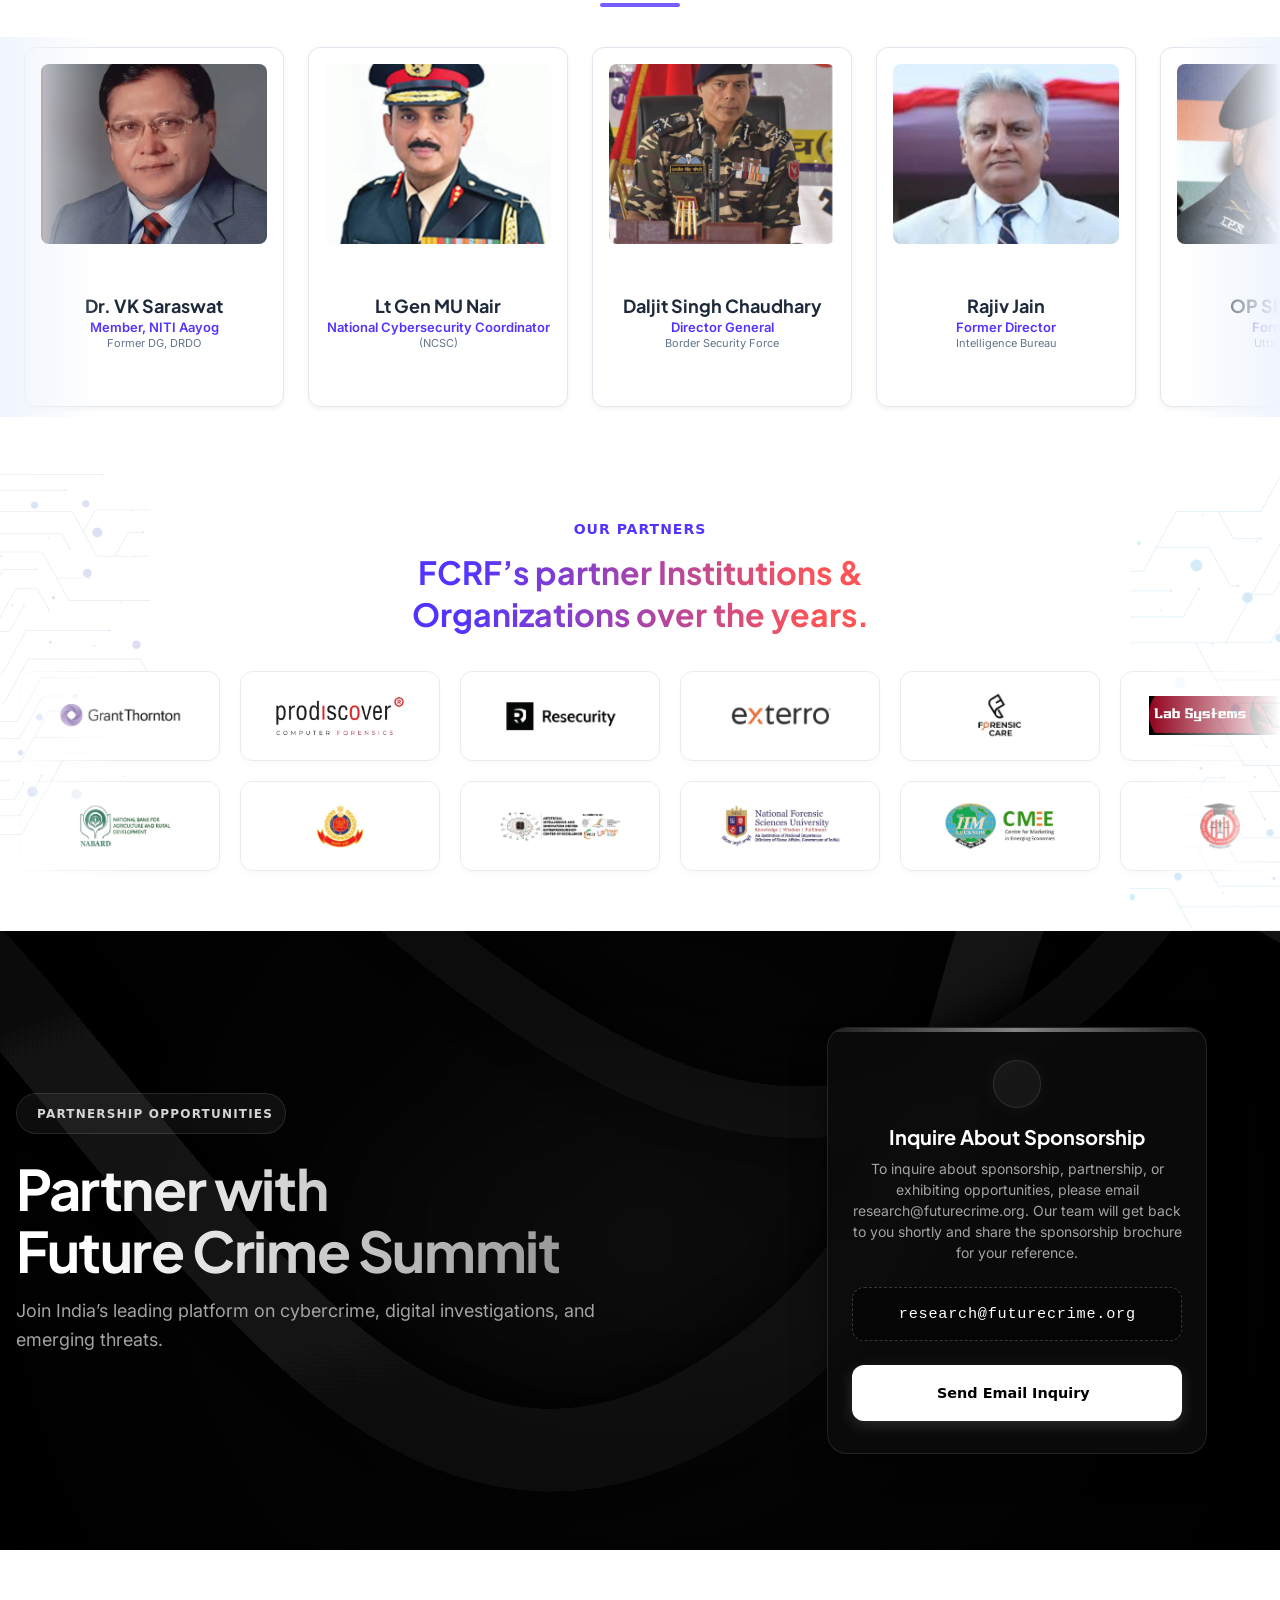
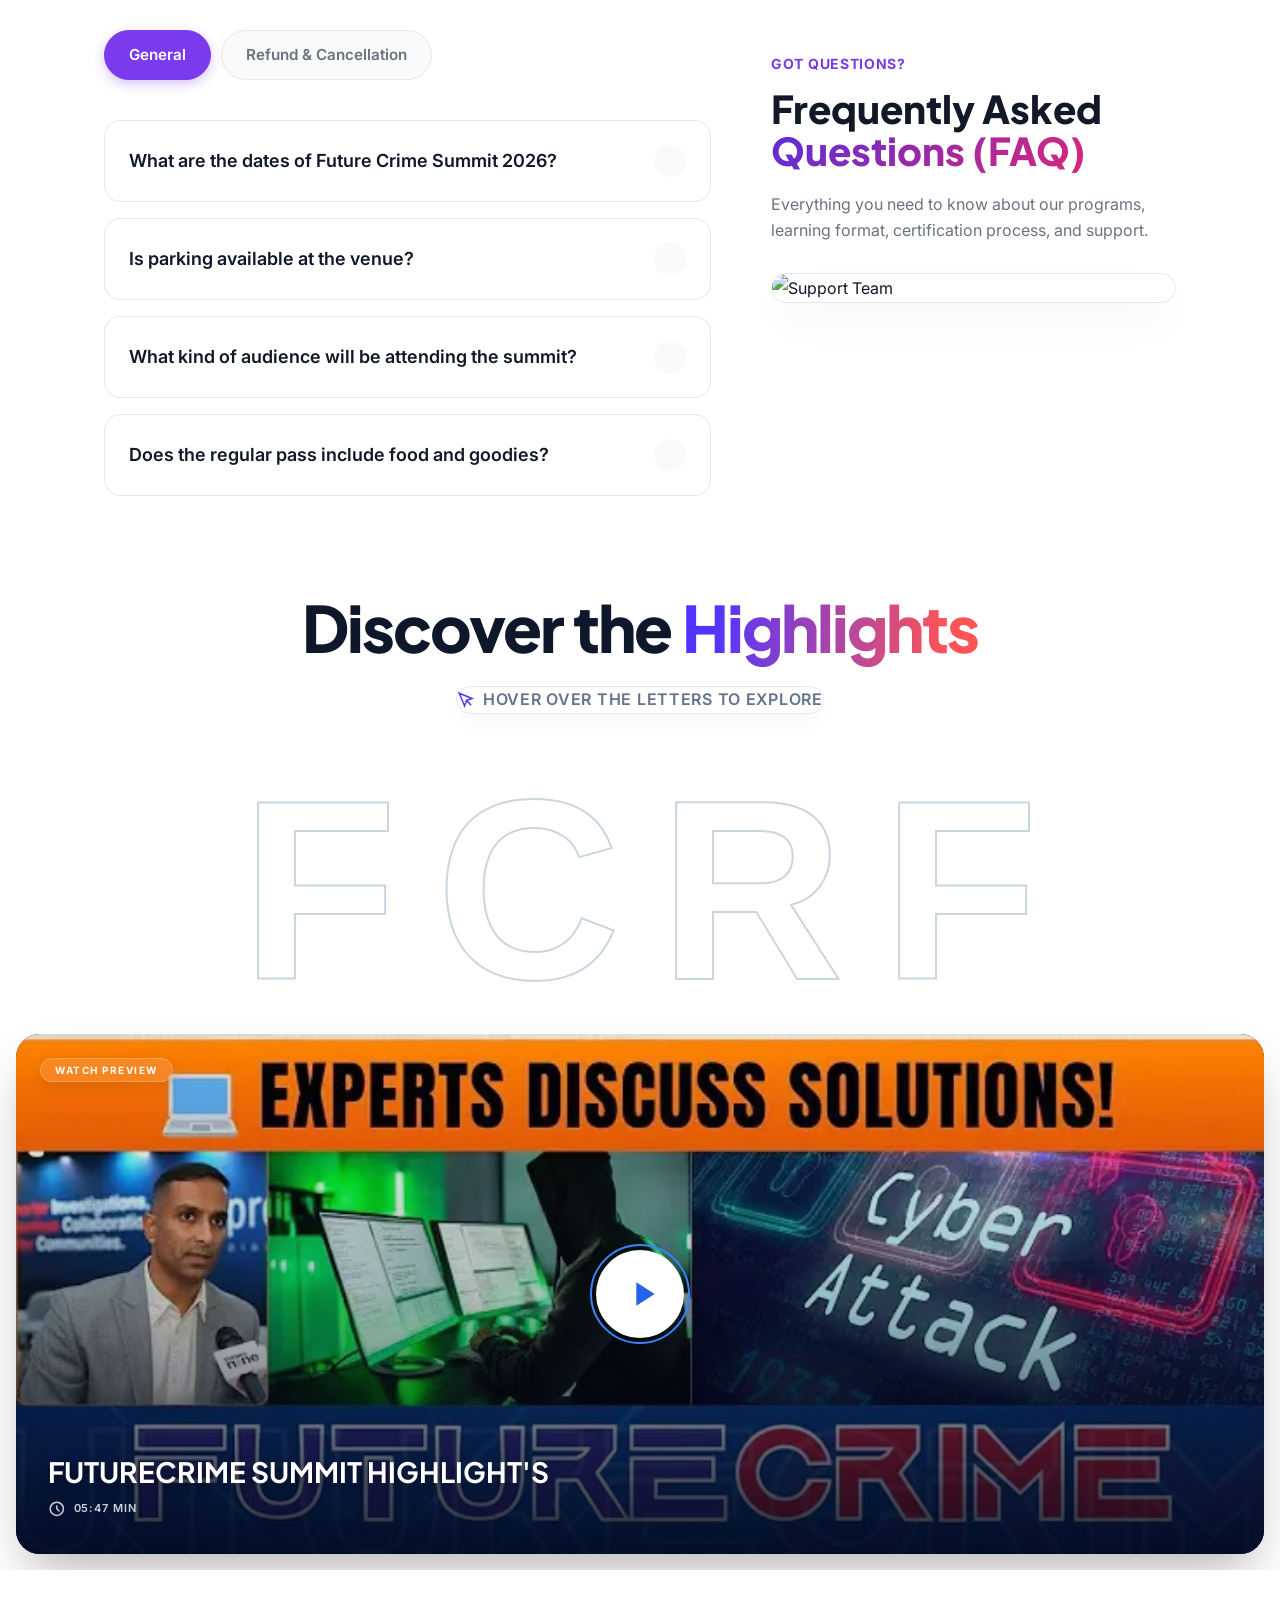
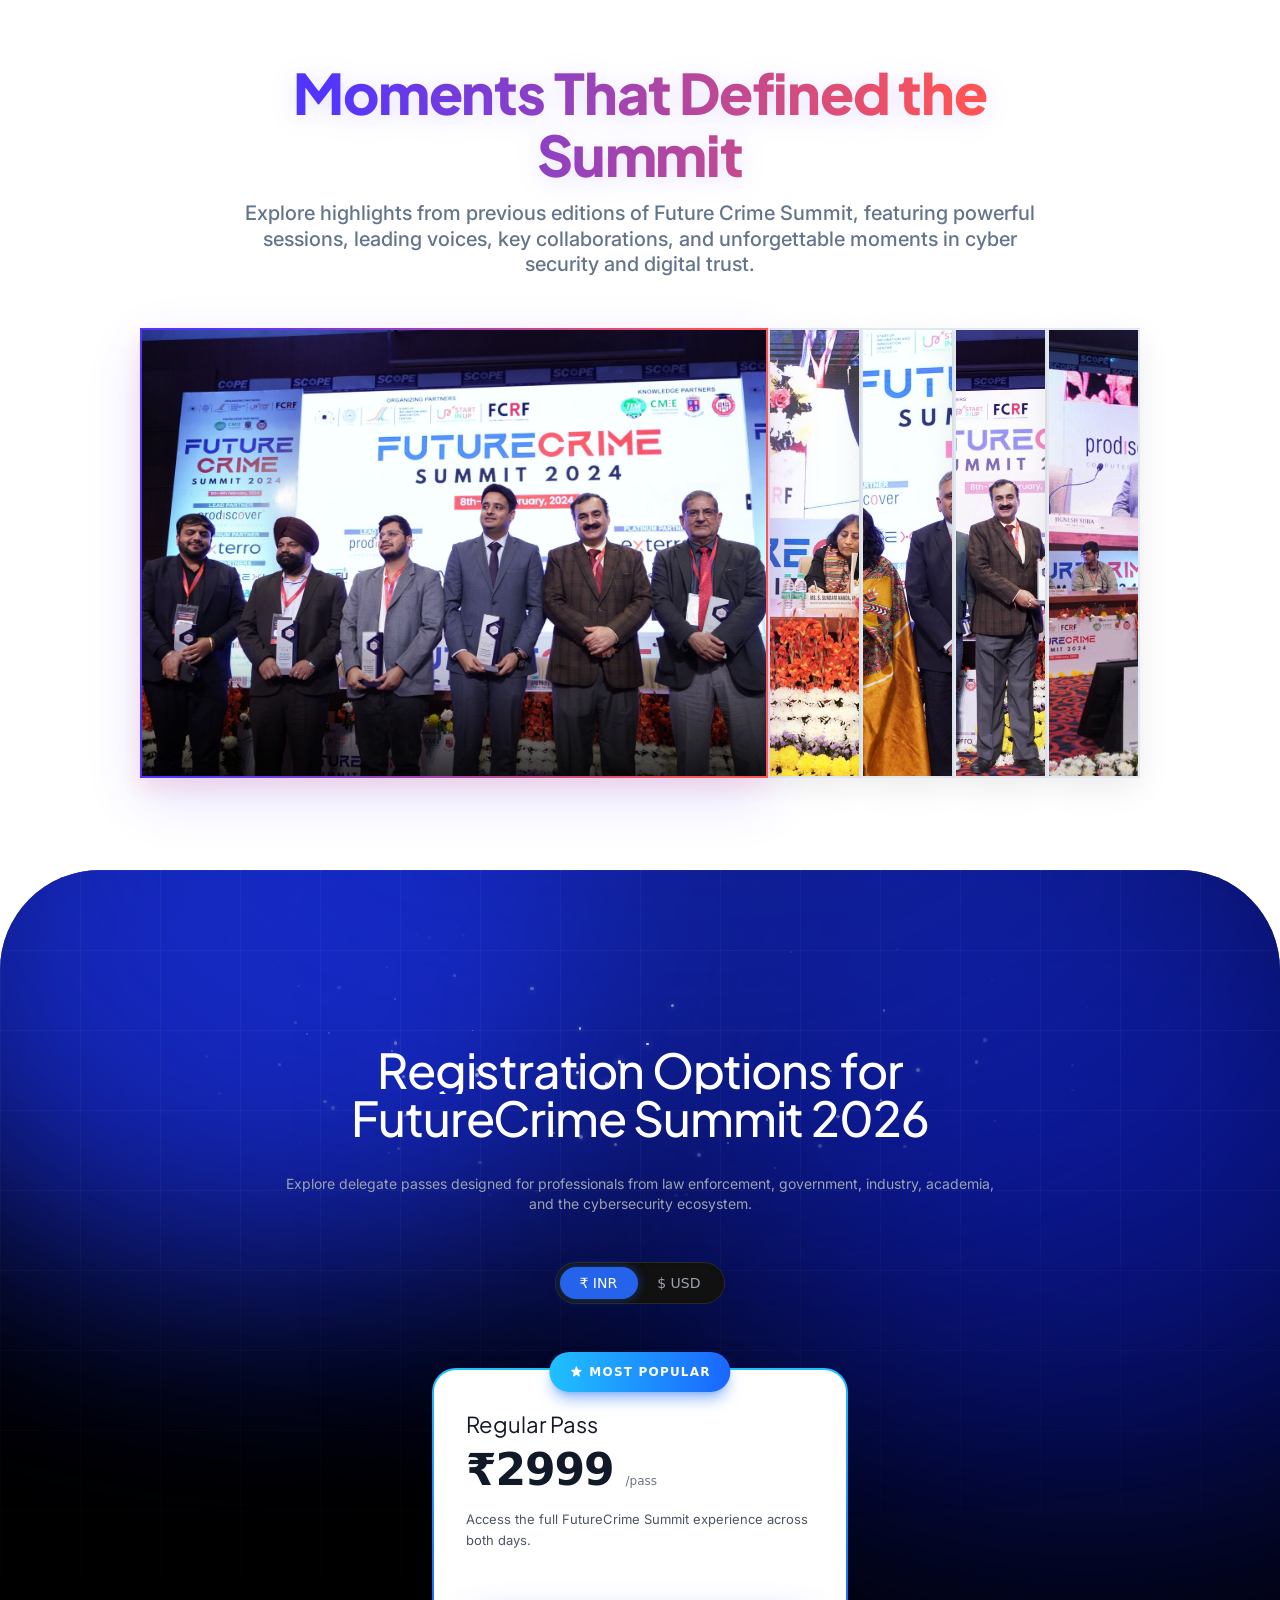
==== commit cf043260: "added new chnages" ====
--- a/index.html
+++ b/index.html
@@ -84,27 +84,27 @@
     <!--<< Favcion >>-->
     <!-- <link rel="shortcut icon" href="assets/img/logo/favs.jpeg"> -->
     <!--<< Bootstrap min.css >>-->
-    <link rel="stylesheet" href="assets/css/bootstrap.min.css?v=1.0.50">
+    <link rel="stylesheet" href="assets/css/bootstrap.min.css?v=1.0.51">
     <!--<< All Min Css >>-->
-    <link rel="stylesheet" href="assets/css/all.min.css?v=1.0.50">
+    <link rel="stylesheet" href="assets/css/all.min.css?v=1.0.51">
     <!--<< Animate.css >>-->
-    <link rel="stylesheet" href="assets/css/animate.css?v=1.0.50">
+    <link rel="stylesheet" href="assets/css/animate.css?v=1.0.51">
     <!--<< Magnific Popup.css >>-->
-    <link rel="stylesheet" href="assets/css/magnific-popup.css?v=1.0.50">
+    <link rel="stylesheet" href="assets/css/magnific-popup.css?v=1.0.51">
     <!--<< MeanMenu.css >>-->
-    <link rel="stylesheet" href="assets/css/meanmenu.css?v=1.0.50">
+    <link rel="stylesheet" href="assets/css/meanmenu.css?v=1.0.51">
     <!--<< Swiper Bundle.css >>-->
-    <link rel="stylesheet" href="assets/css/swiper-bundle.min.css?v=1.0.50">
+    <link rel="stylesheet" href="assets/css/swiper-bundle.min.css?v=1.0.51">
     <!--<< Nice Select.css >>-->
-    <link rel="stylesheet" href="assets/css/nice-select.css?v=1.0.50">
+    <link rel="stylesheet" href="assets/css/nice-select.css?v=1.0.51">
     <!--<< Main.css >>-->
-    <link rel="stylesheet" href="assets/css/main.css?v=1.0.50">
-
-    <link rel="stylesheet" href="assets/css/index-5.css?v=1.0.50">
-    <link rel="stylesheet" href="assets/css/animation-html-5.css?v=1.0.50">
-    <link rel="stylesheet" href="assets/css/summit.css?v=1.0.50">
-    <link rel="stylesheet" href="assets/css/new-form.css?v=1.0.50">
-    <link rel="stylesheet" href="assets/css/new-footer.css?v=1.0.50">
+    <link rel="stylesheet" href="assets/css/main.css?v=1.0.51">
+
+    <link rel="stylesheet" href="assets/css/index-5.css?v=1.0.51">
+    <link rel="stylesheet" href="assets/css/animation-html-5.css?v=1.0.51">
+    <link rel="stylesheet" href="assets/css/summit.css?v=1.0.51">
+    <link rel="stylesheet" href="assets/css/new-form.css?v=1.0.51">
+    <link rel="stylesheet" href="assets/css/new-footer.css?v=1.0.51">
 
     <link href="https://fonts.cdnfonts.com/css/aquire" rel="stylesheet">
     <script src="https://unpkg.com/lucide@latest"></script>
@@ -259,9 +259,9 @@
             <div class="dss-logo-item dss-card-gold" onclick="openSponsorModal(16)">
                 <img src="https://www.nfsu.ac.in/assets/img/emblem.png" alt="Gold Sponsor 1" class="dss-logo-img2">
             </div>
-            <div class="dss-logo-item dss-card-gold" onclick="openSponsorModal(20)">
+            <!-- <div class="dss-logo-item dss-card-gold" onclick="openSponsorModal(20)">
                 <img src="assets/img/sponsors/ai.webp" alt="Gold Sponsor 1" class="dss-logo-img2">
-            </div>
+            </div> -->
         </div>
 
         <!-- GOLD SIZE -->
@@ -2356,47 +2356,47 @@
     </div>
 
    <!--<< All JS Plugins >>-->
-<script src="assets/js/jquery-3.7.1.min.js?v=1.0.50"></script>
+<script src="assets/js/jquery-3.7.1.min.js?v=1.0.51"></script>
 <!--<< Viewport Js >>-->
-<script src="assets/js/viewport.jquery.js?v=1.0.50"></script>
+<script src="assets/js/viewport.jquery.js?v=1.0.51"></script>
 <!--<< Bootstrap Js >>-->
-<script src="assets/js/bootstrap.bundle.min.js?v=1.0.50"></script>
+<script src="assets/js/bootstrap.bundle.min.js?v=1.0.51"></script>
 <!--<< Nice Select Js >>-->
-<script src="assets/js/jquery.nice-select.min.js?v=1.0.50"></script>
+<script src="assets/js/jquery.nice-select.min.js?v=1.0.51"></script>
 <!--<< Waypoints Js >>-->
-<script src="assets/js/jquery.waypoints.js?v=1.0.50"></script>
+<script src="assets/js/jquery.waypoints.js?v=1.0.51"></script>
 <!--<< Counterup Js >>-->
-<script src="assets/js/jquery.counterup.min.js?v=1.0.50"></script>
+<script src="assets/js/jquery.counterup.min.js?v=1.0.51"></script>
 <!--<< Swiper Slider Js >>-->
-<script src="assets/js/swiper-bundle.min.js?v=1.0.50"></script>
+<script src="assets/js/swiper-bundle.min.js?v=1.0.51"></script>
 <!--<< MeanMenu Js >>-->
-<script src="assets/js/jquery.meanmenu.min.js?v=1.0.50"></script>
+<script src="assets/js/jquery.meanmenu.min.js?v=1.0.51"></script>
 <!--<< Magnific Popup Js >>-->
-<script src="assets/js/jquery.magnific-popup.min.js?v=1.0.50"></script>
+<script src="assets/js/jquery.magnific-popup.min.js?v=1.0.51"></script>
 
 <script src="https://unpkg.com/@studio-freight/lenis@1.0.42/dist/lenis.min.js"></script>
 
 <script src="https://unpkg.com/lucide@latest"></script>
 
 <!--<< Wow Animation Js >>-->
-<script src="assets/js/wow.min.js?v=1.0.50"></script>
+<script src="assets/js/wow.min.js?v=1.0.51"></script>
 <!--<< Gsap Js >>-->
-<script src="assets/js/gsap.min.js?v=1.0.50"></script>
+<script src="assets/js/gsap.min.js?v=1.0.51"></script>
 <!--<< Lenis Js >>-->
-<script src="assets/js/lenis.min.js?v=1.0.50"></script>
+<script src="assets/js/lenis.min.js?v=1.0.51"></script>
 <!--<< ScrollSmoother Js >>-->
-<script src="assets/js/scrollSmoother.js?v=1.0.50"></script>
+<script src="assets/js/scrollSmoother.js?v=1.0.51"></script>
 <!--<< ScrollTrigger Js >>-->
-<script src="assets/js/ScrollTrigger.min.js?v=1.0.50"></script>
+<script src="assets/js/ScrollTrigger.min.js?v=1.0.51"></script>
 <!--<< Spalit Text Js >>-->
-<script src="assets/js/spilitext-gsap.js?v=1.0.50"></script>
+<script src="assets/js/spilitext-gsap.js?v=1.0.51"></script>
 <!--<< Vanilla Tilt Js >>-->
-<script src="assets/js/vanilla-tilt.min.js?v=1.0.50"></script>
+<script src="assets/js/vanilla-tilt.min.js?v=1.0.51"></script>
 <!--<< Main.js >>-->
-<script src="assets/js/main.js?v=1.0.50"></script>
-<script src="assets/js/summit.js?v=1.0.50"></script>
-
-<script src="assets/js/new-footer.js?v=1.0.50"></script>
+<script src="assets/js/main.js?v=1.0.51"></script>
+<script src="assets/js/summit.js?v=1.0.51"></script>
+
+<script src="assets/js/new-footer.js?v=1.0.51"></script>
 
 
     <script>
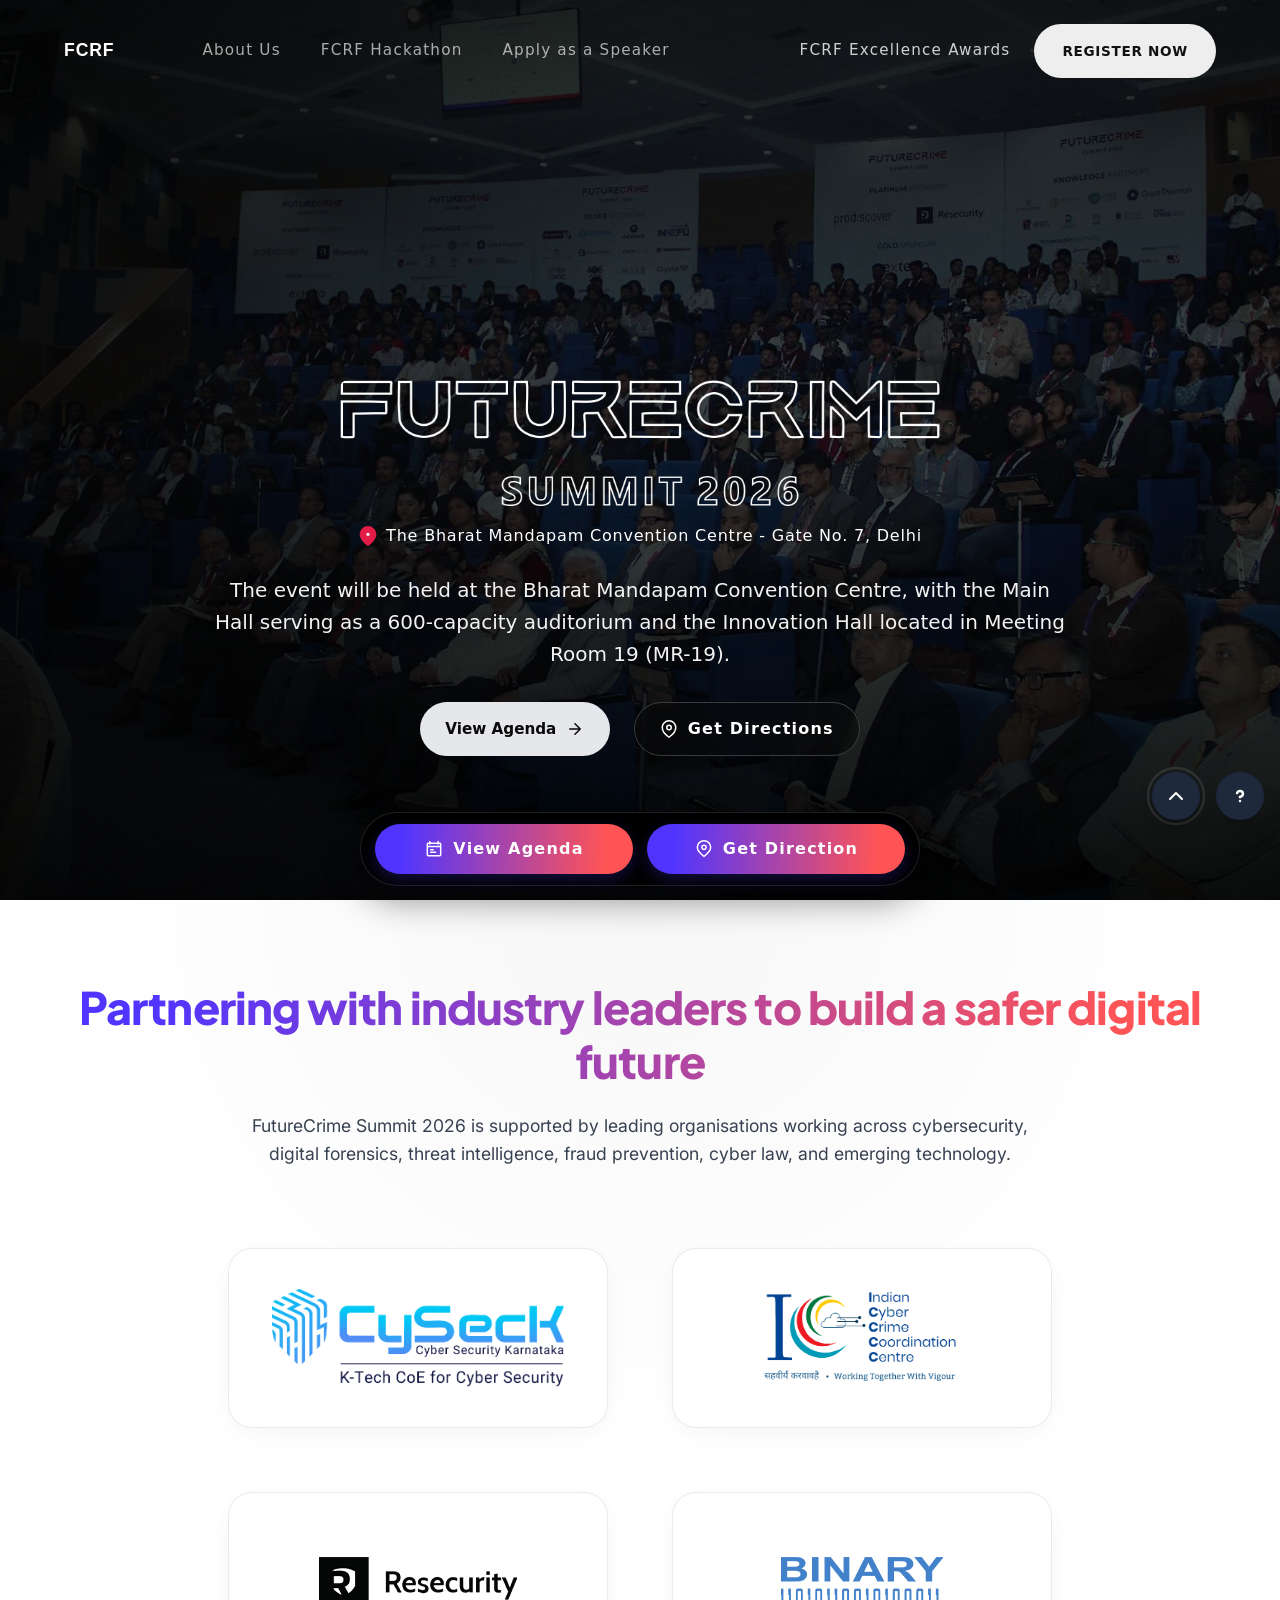
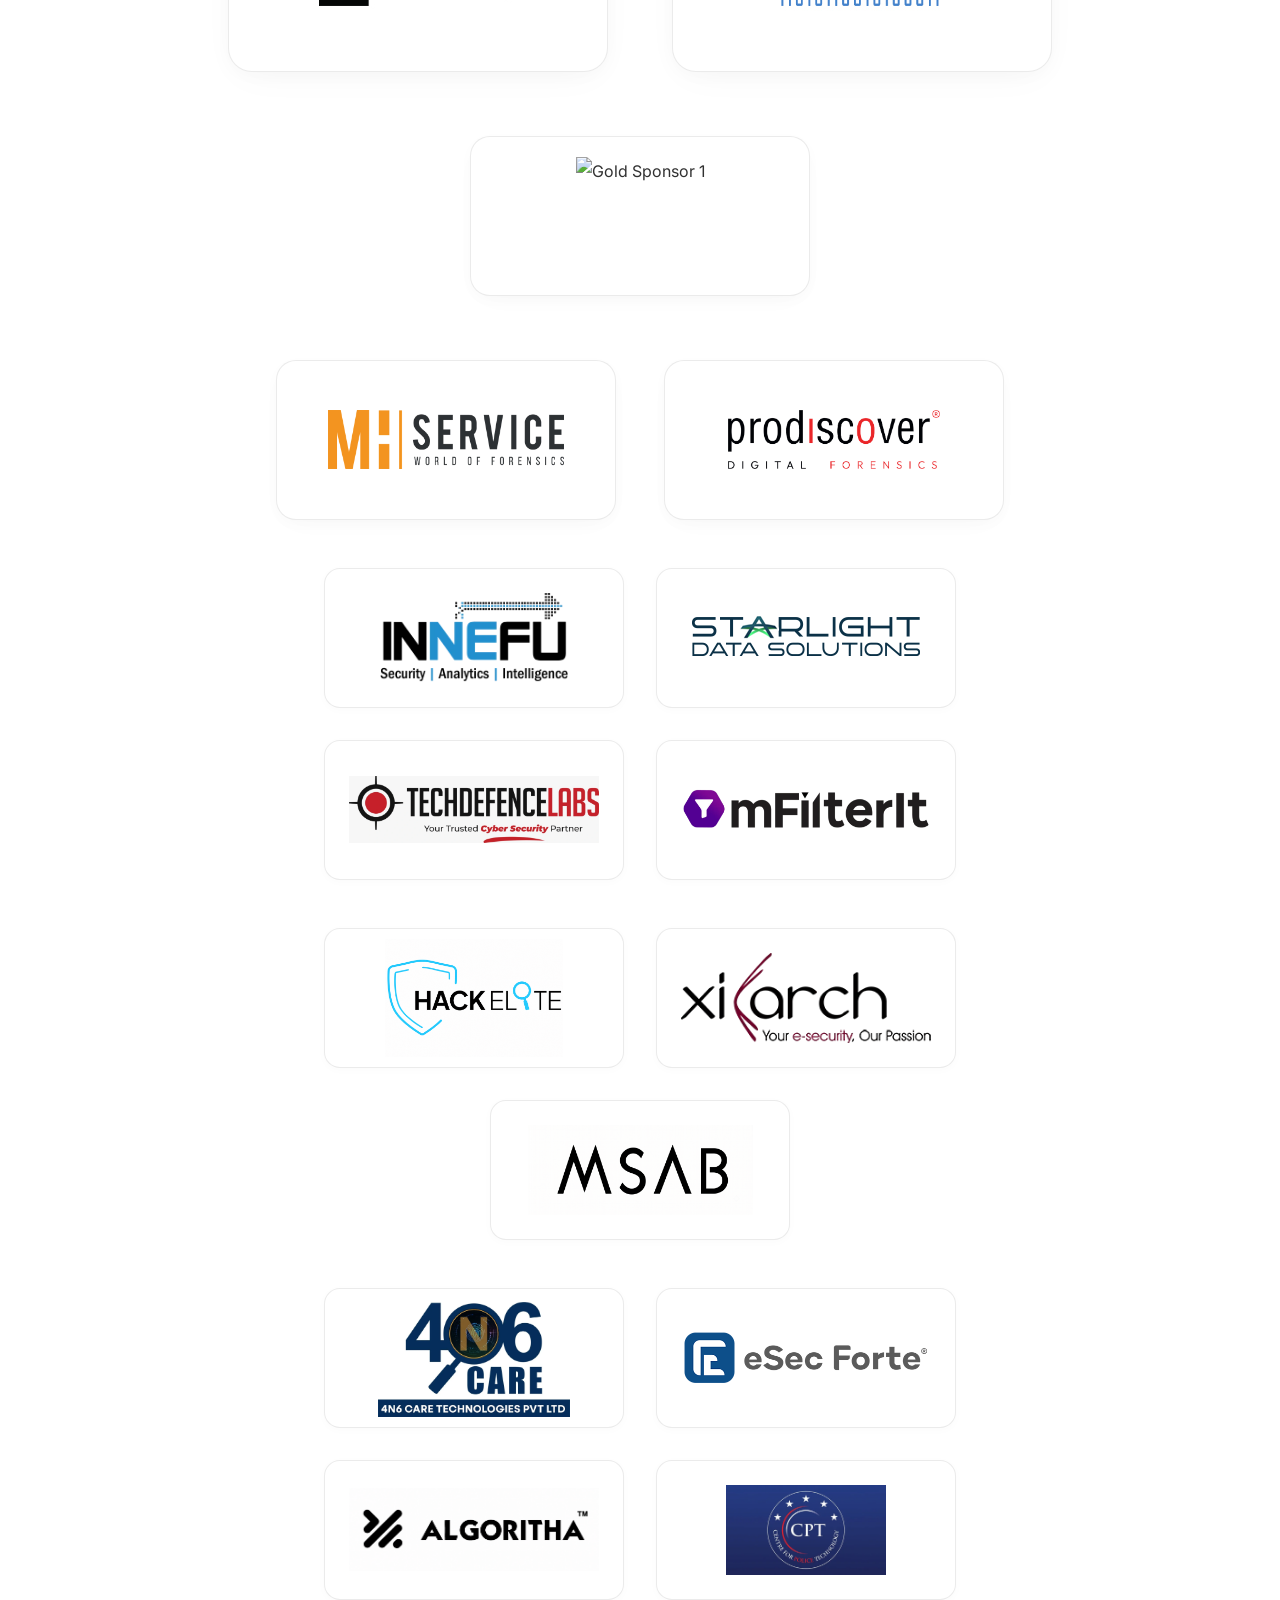
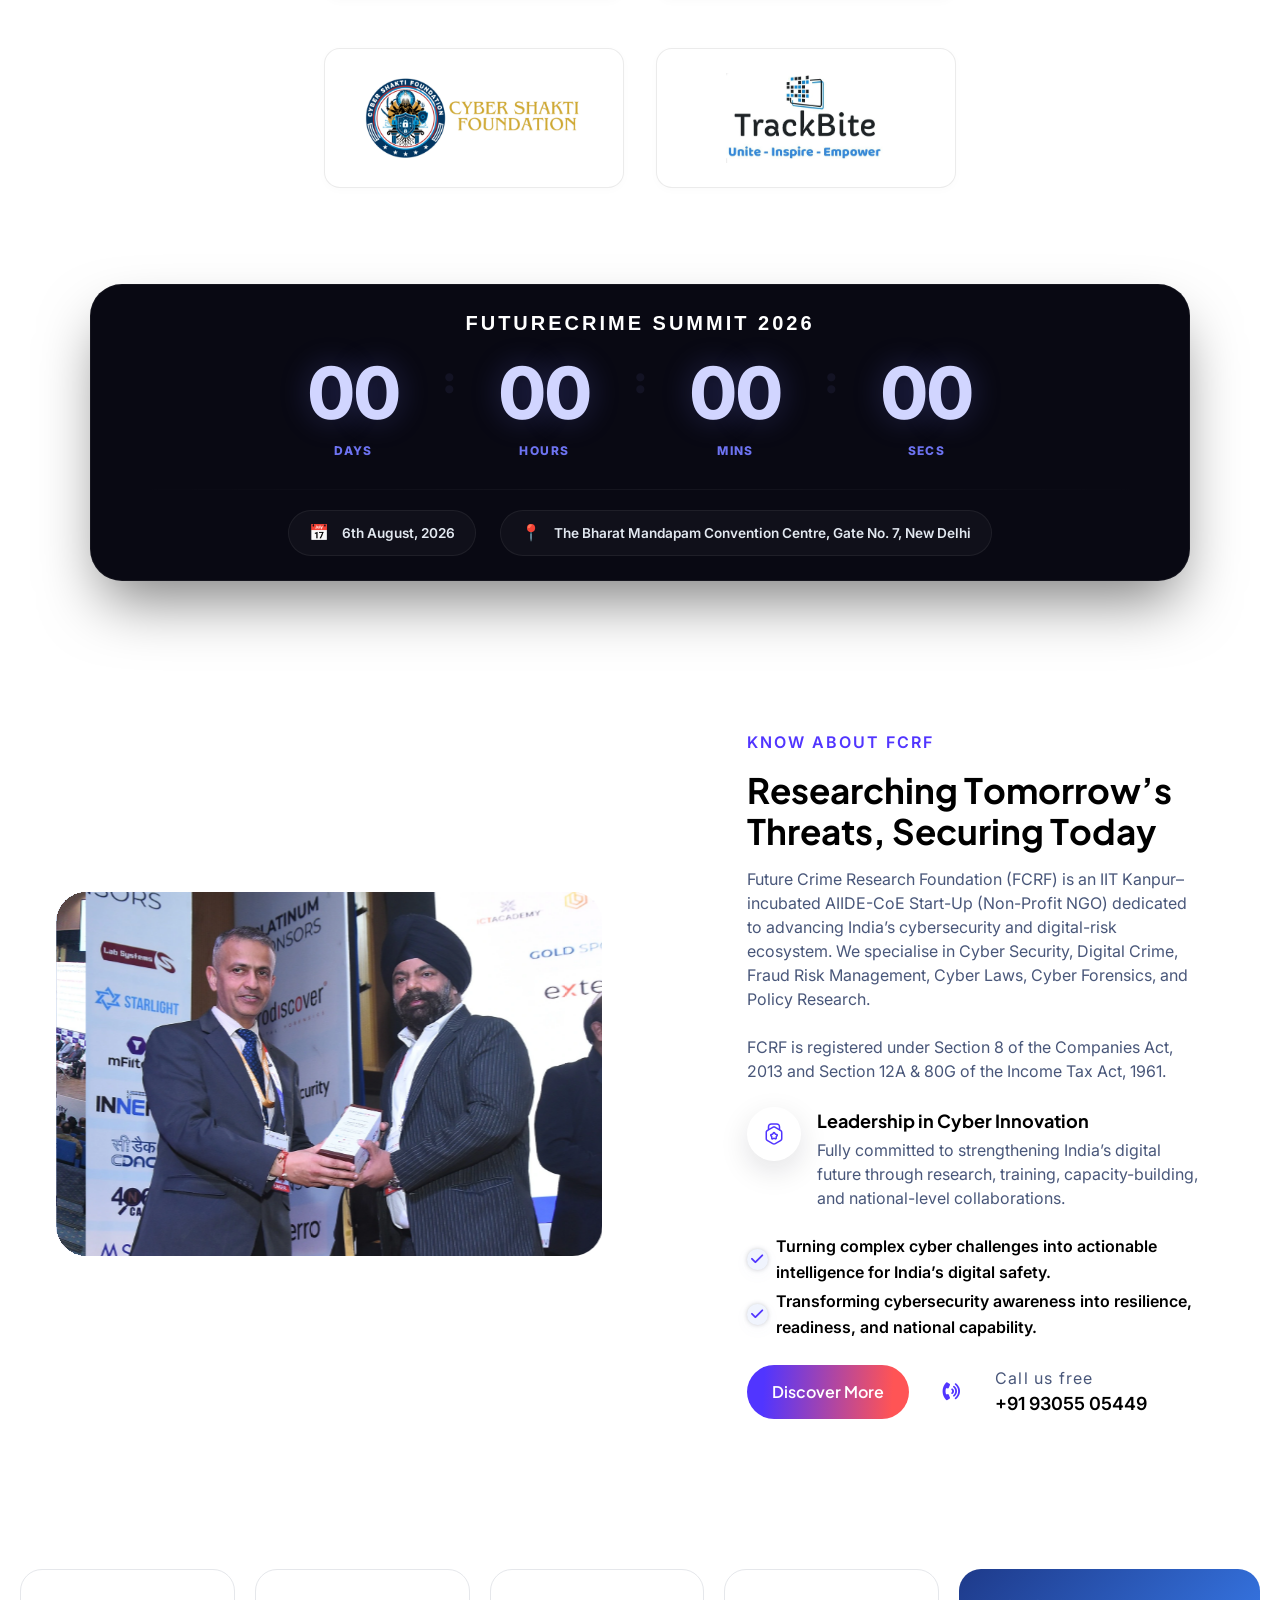
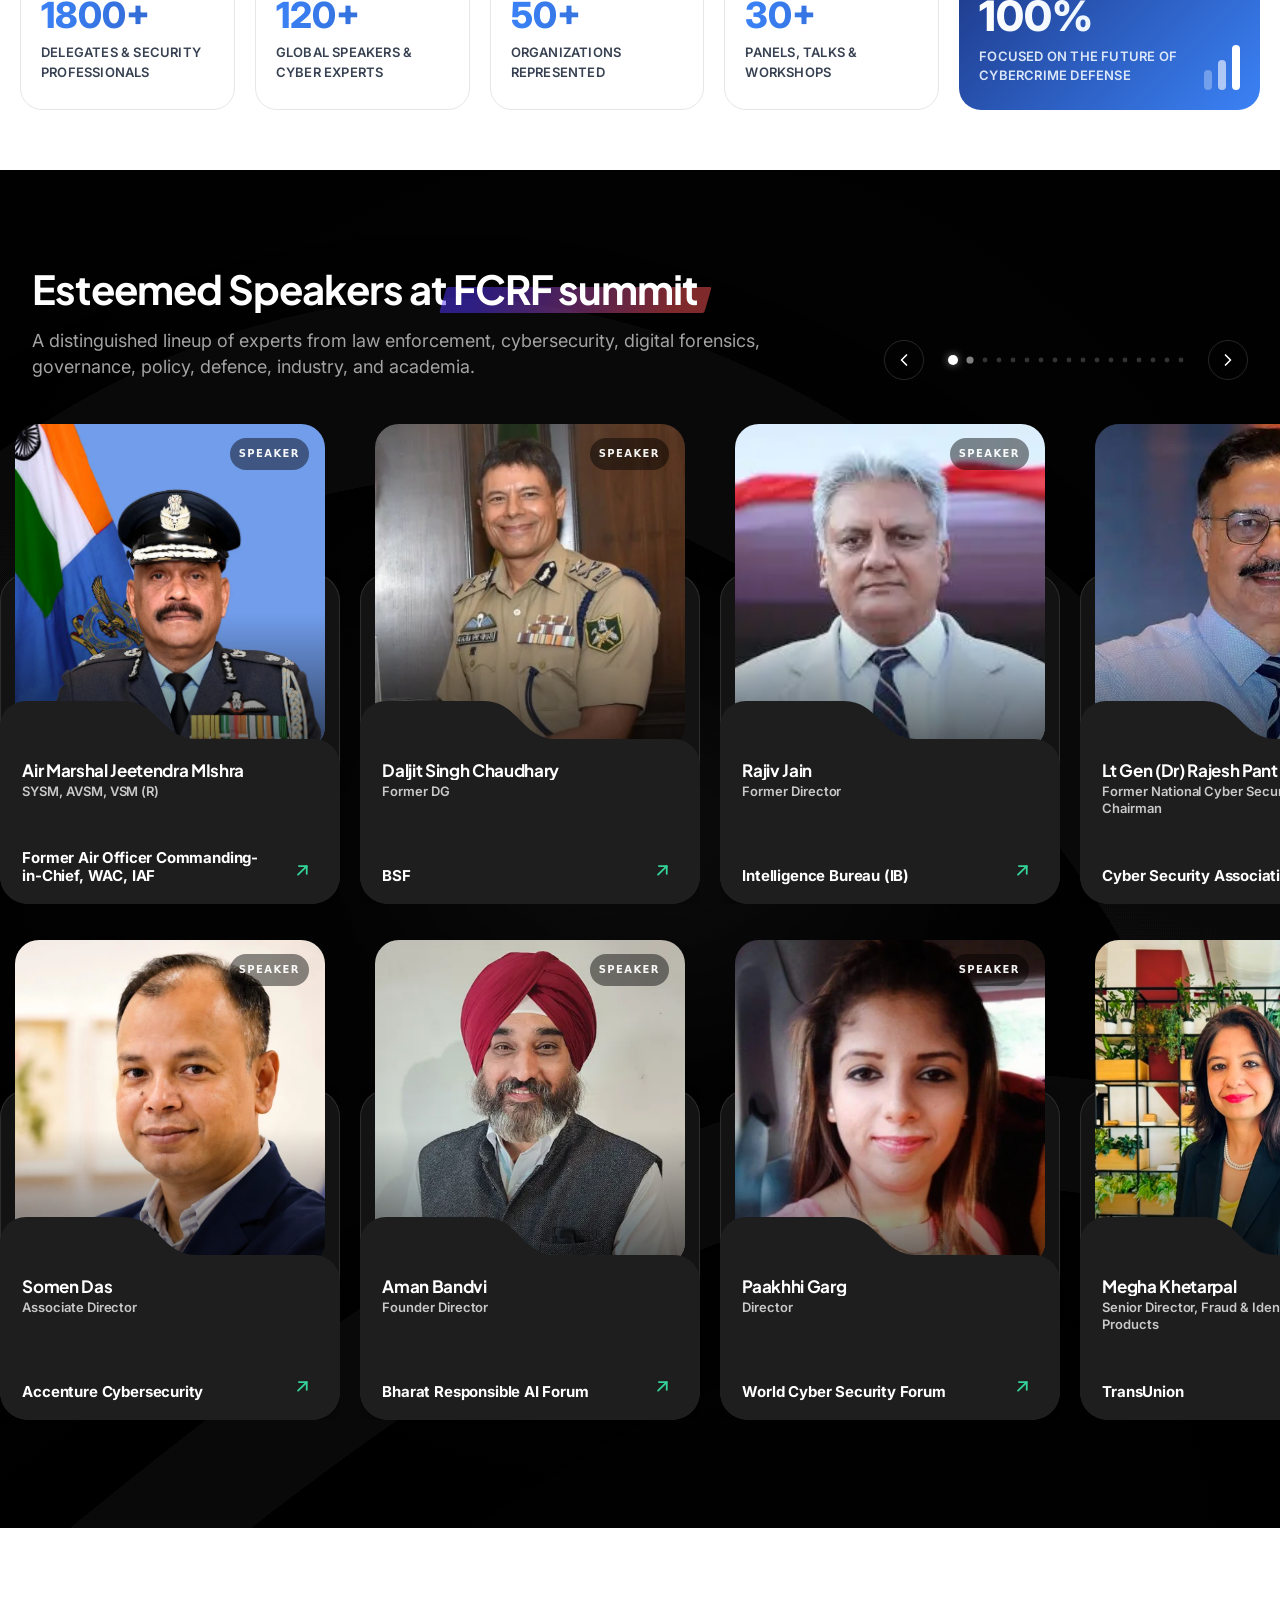
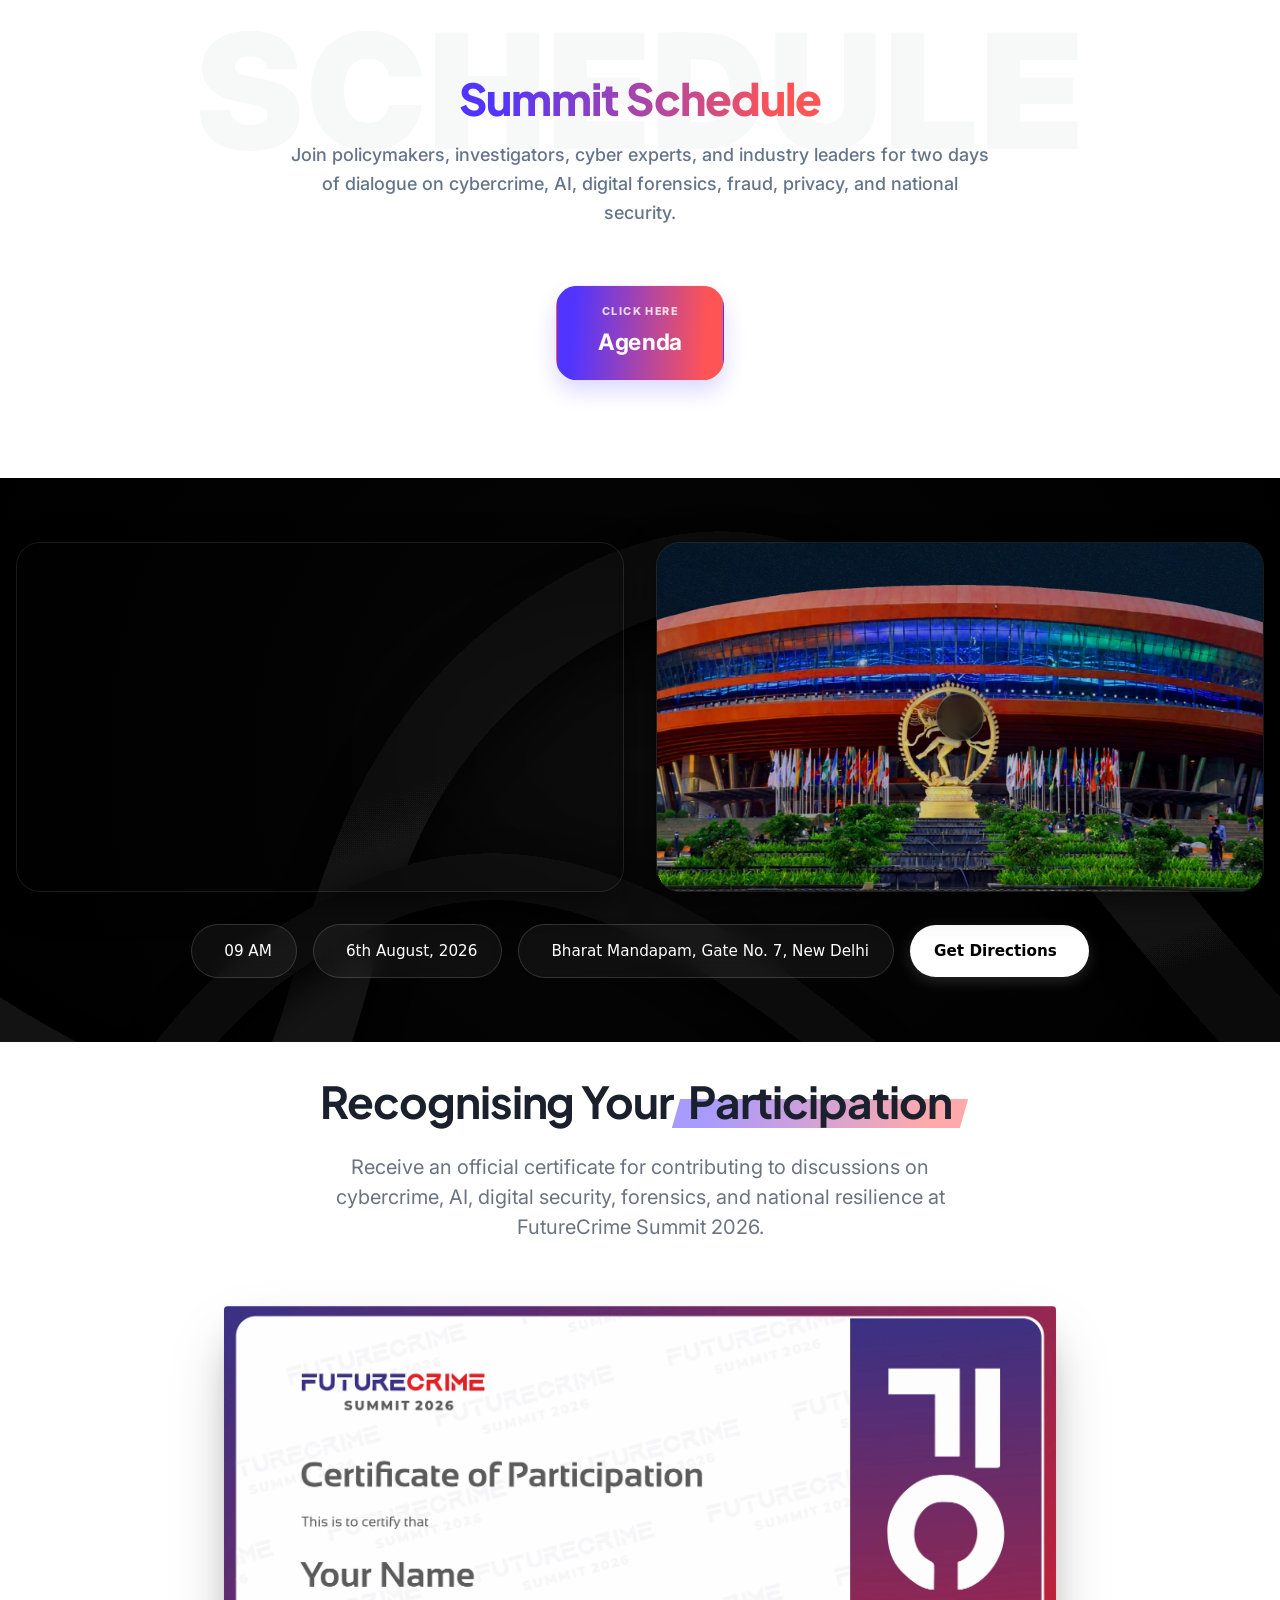
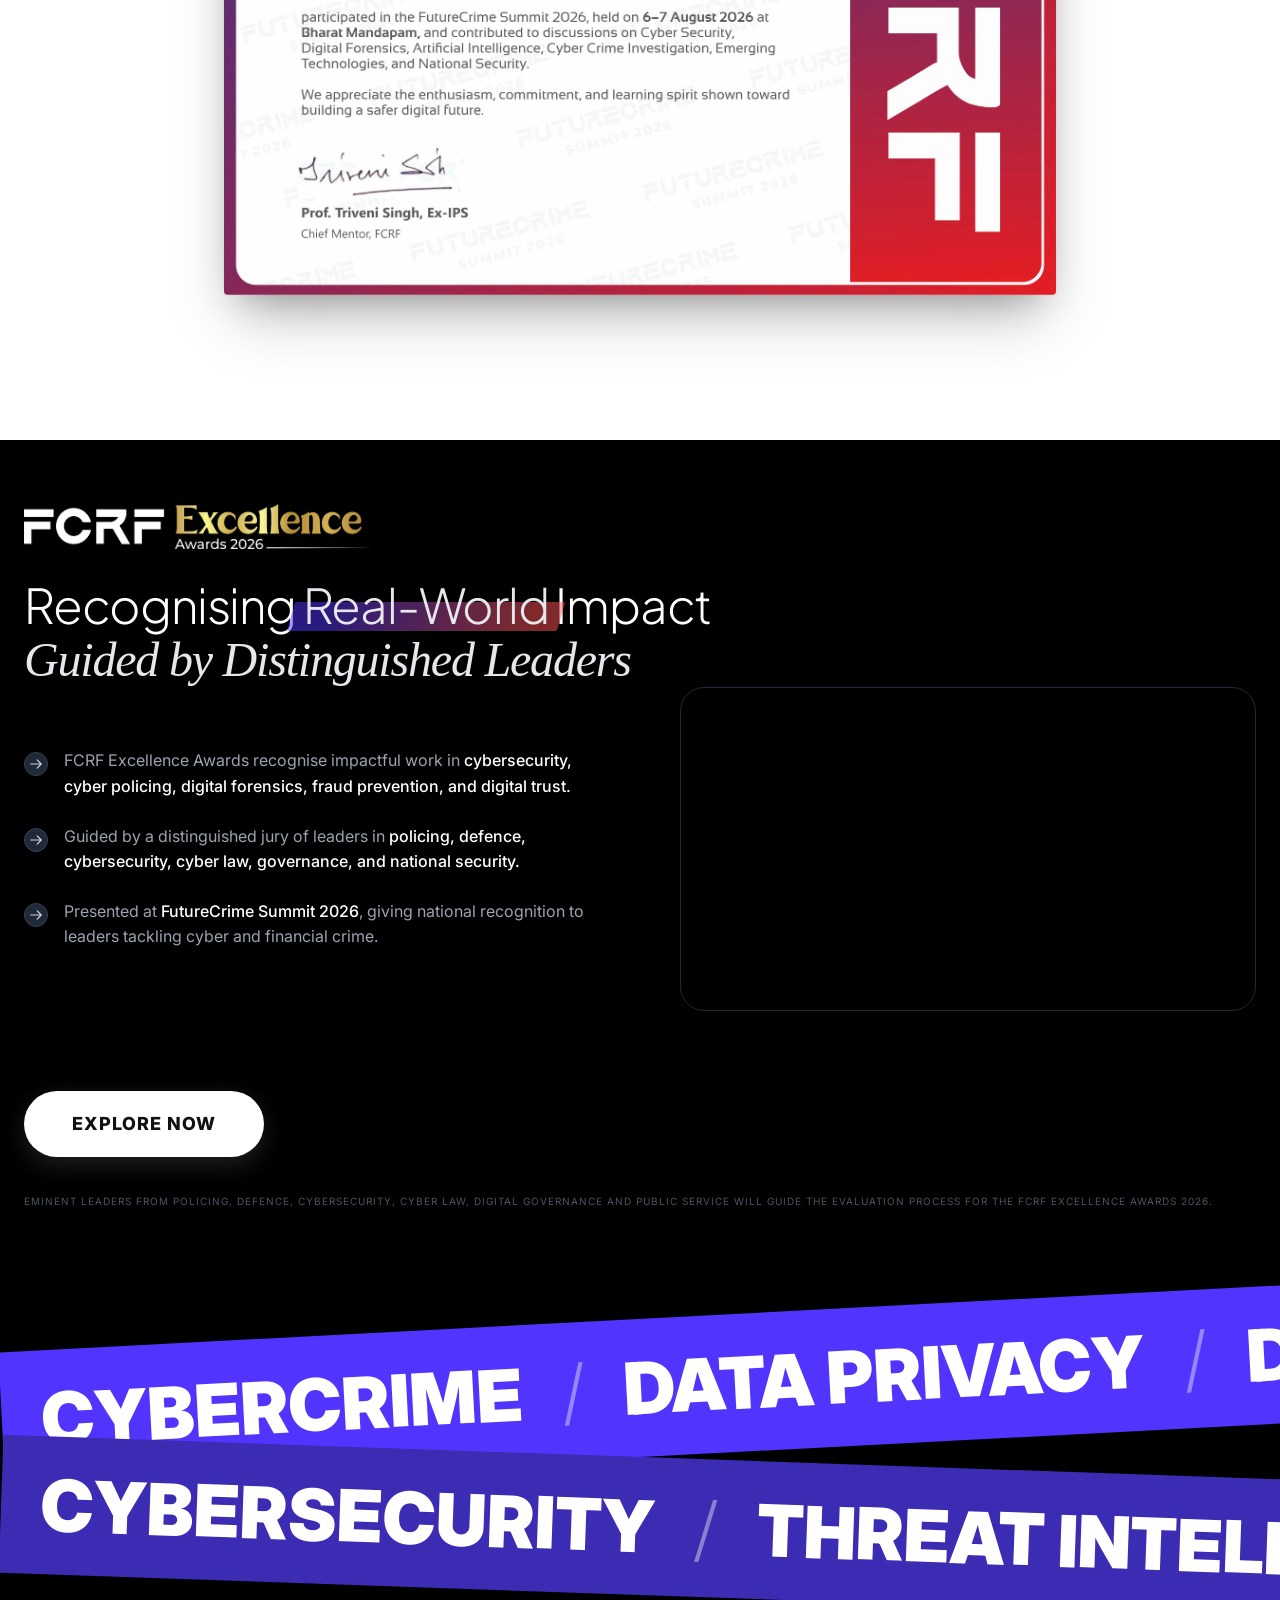
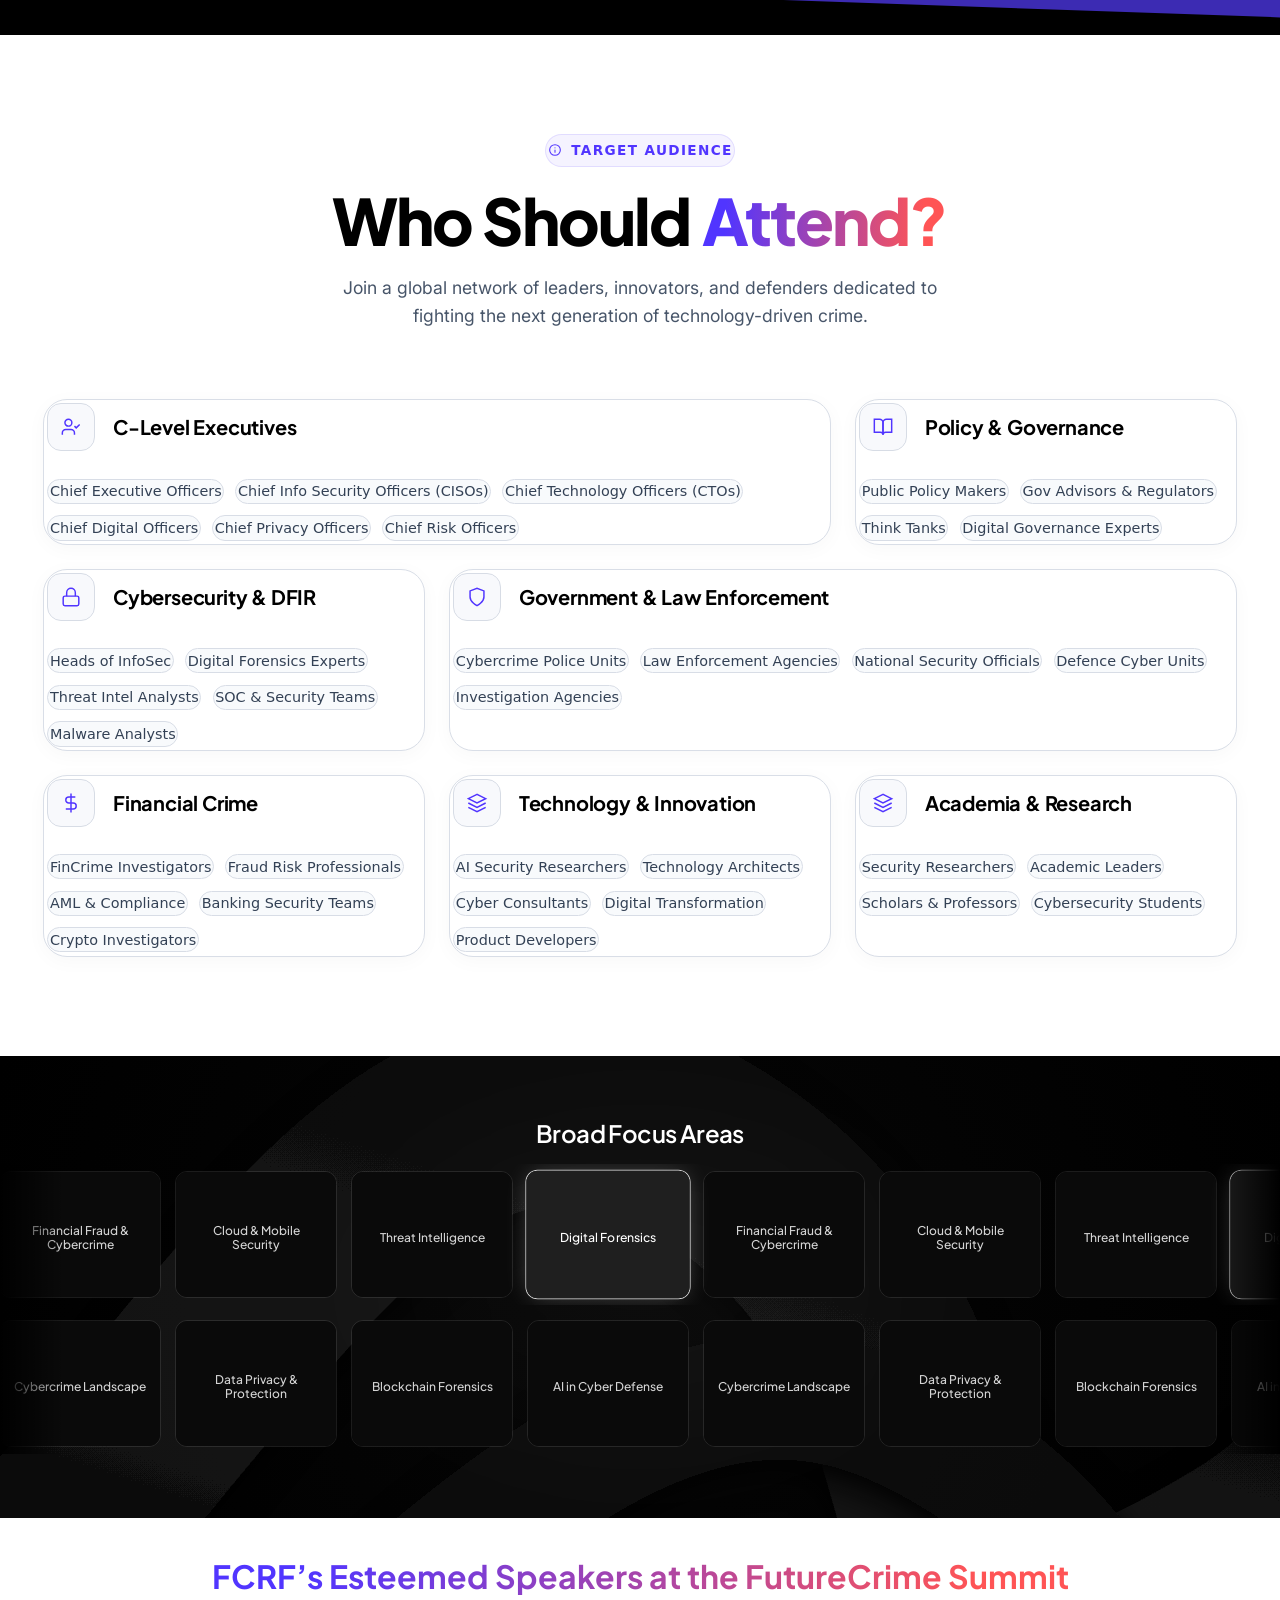
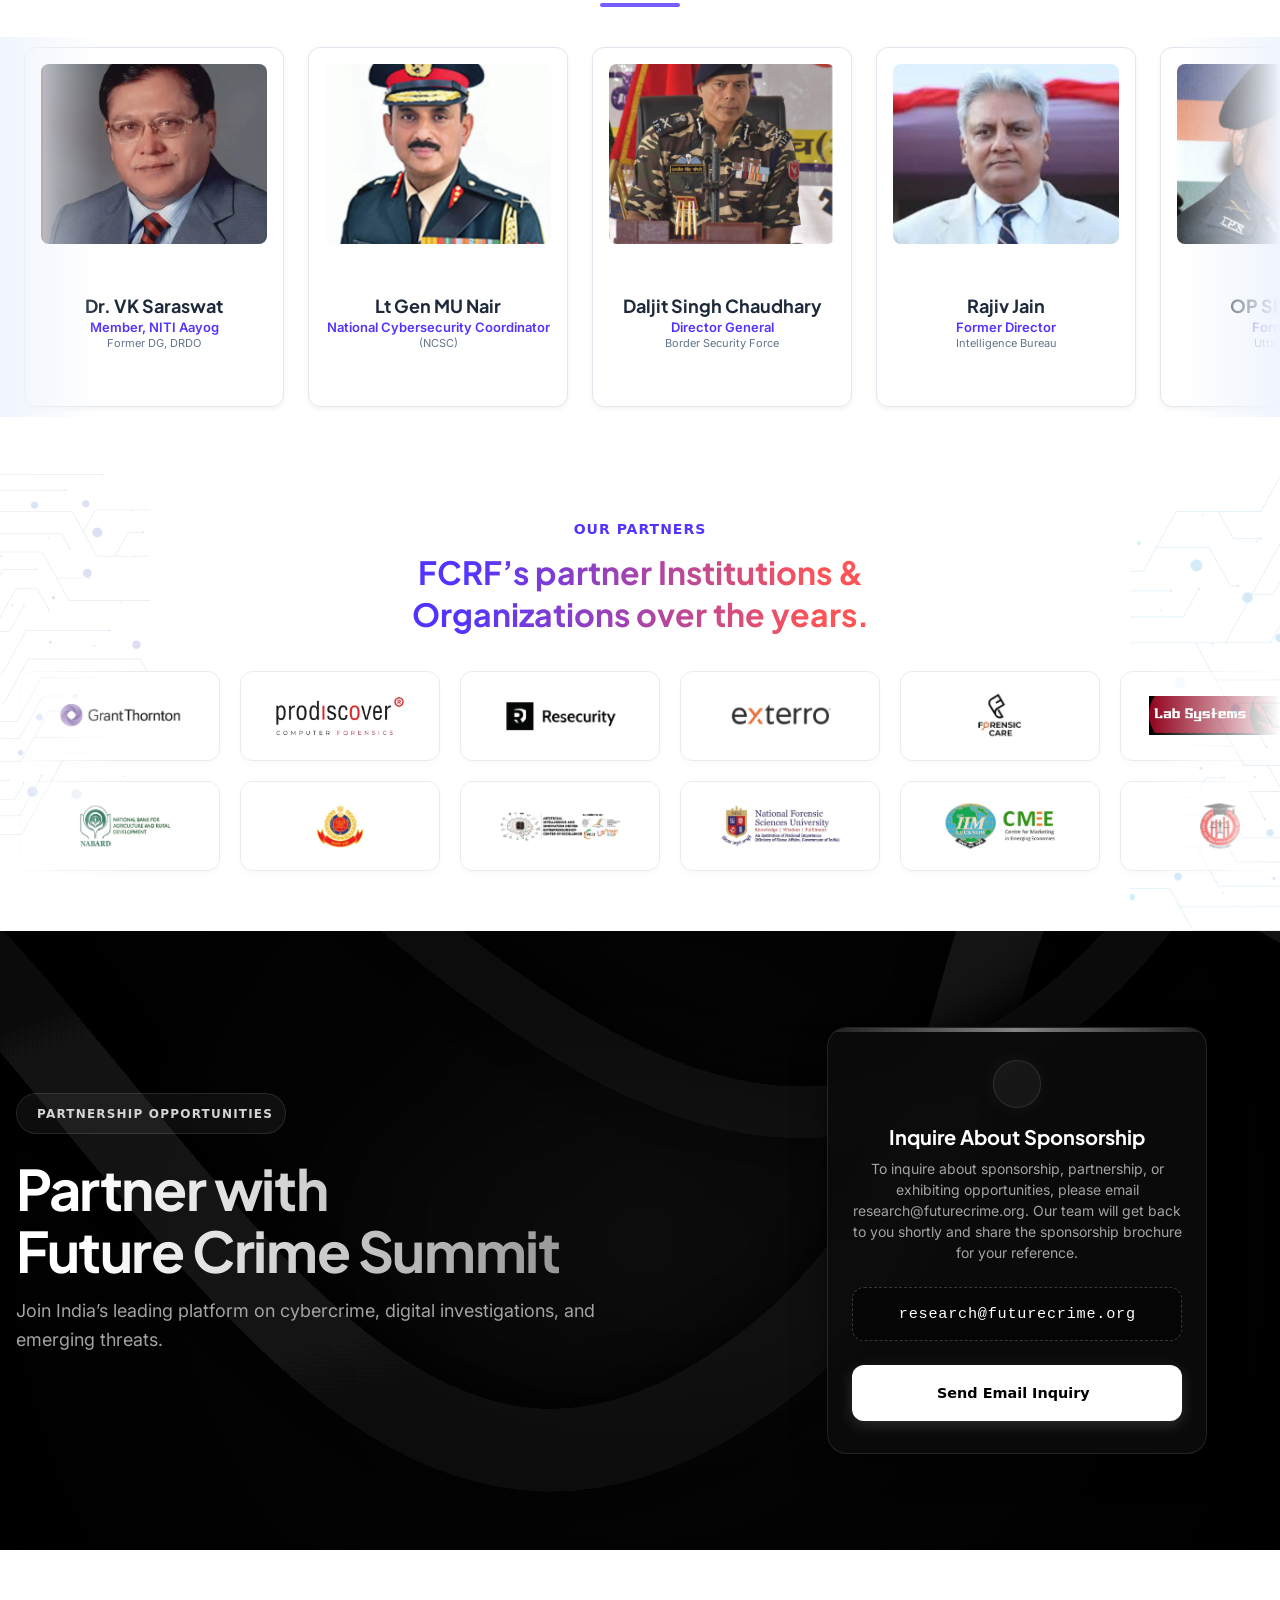
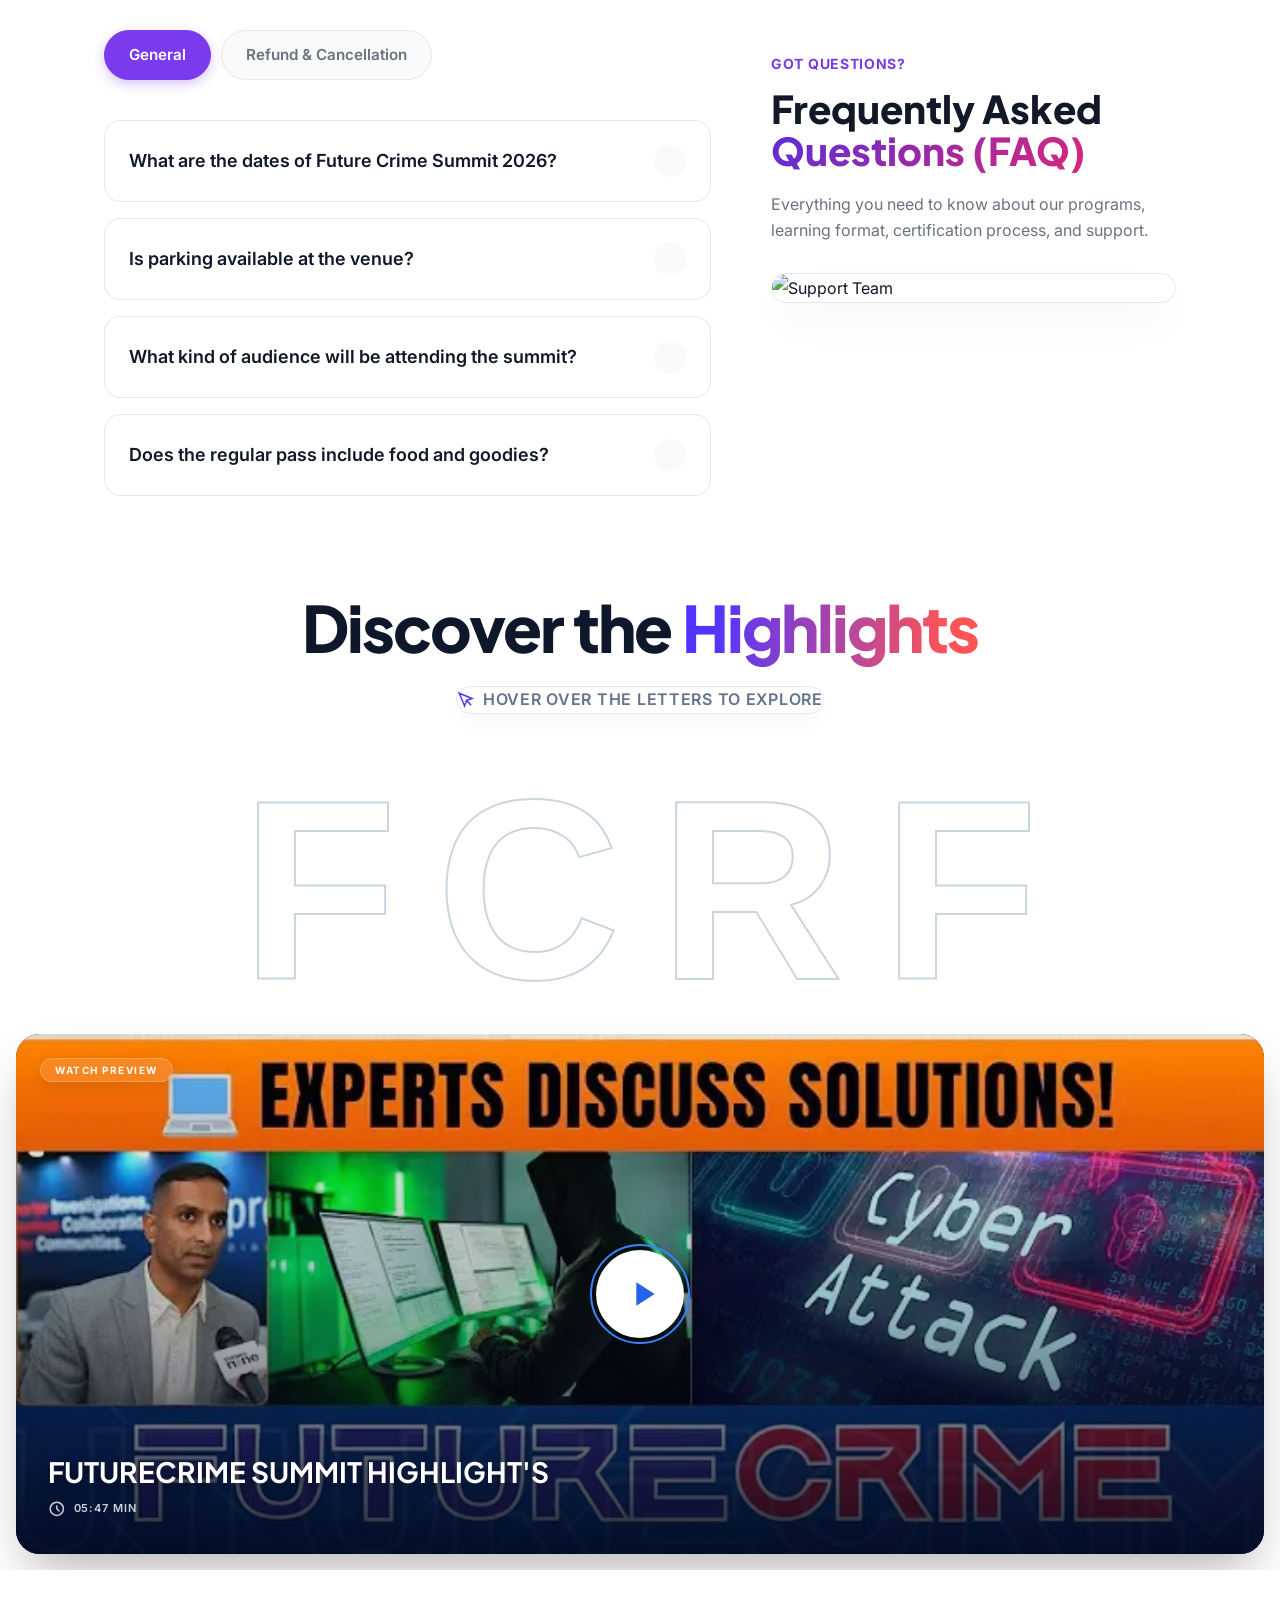
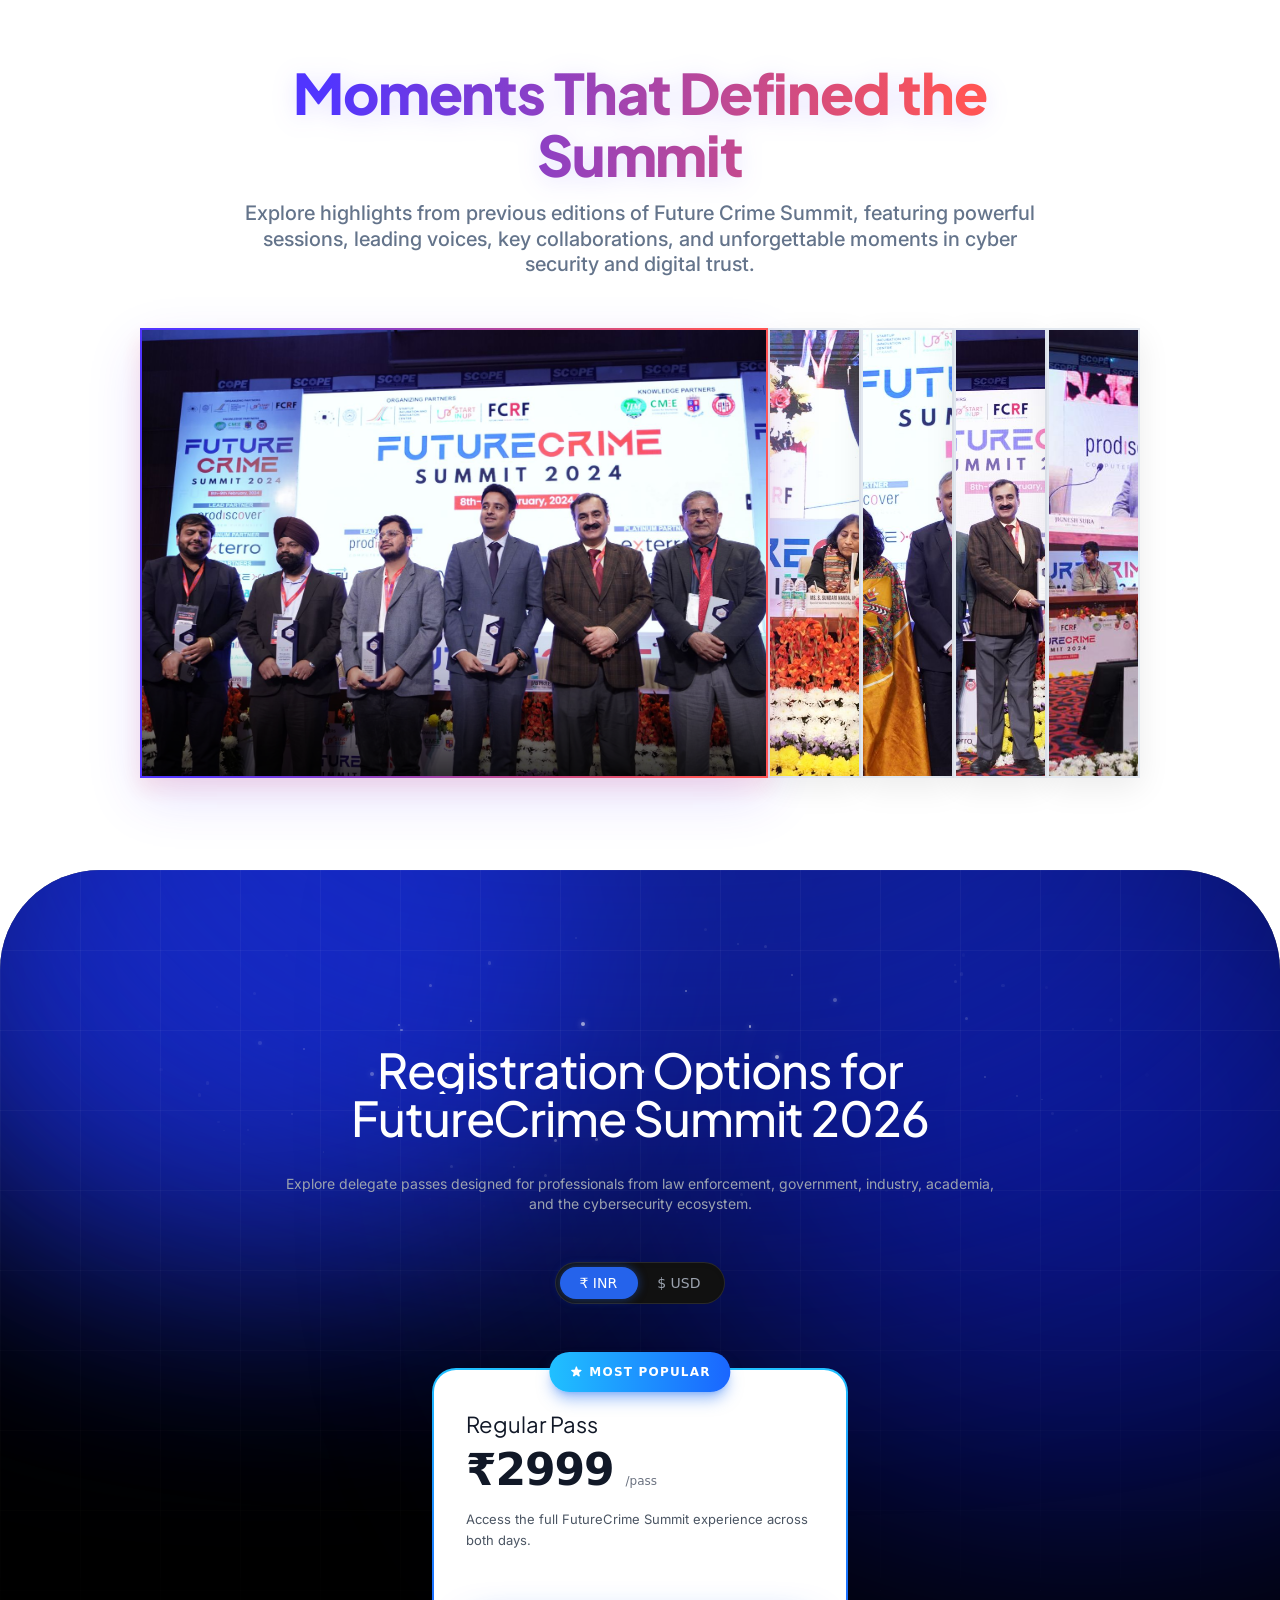
==== commit 0b63ea2b: "added new changes" ====
--- a/index.html
+++ b/index.html
@@ -84,27 +84,27 @@
     <!--<< Favcion >>-->
     <!-- <link rel="shortcut icon" href="assets/img/logo/favs.jpeg"> -->
     <!--<< Bootstrap min.css >>-->
-    <link rel="stylesheet" href="assets/css/bootstrap.min.css?v=1.0.51">
+    <link rel="stylesheet" href="assets/css/bootstrap.min.css?v=1.0.52">
     <!--<< All Min Css >>-->
-    <link rel="stylesheet" href="assets/css/all.min.css?v=1.0.51">
+    <link rel="stylesheet" href="assets/css/all.min.css?v=1.0.52">
     <!--<< Animate.css >>-->
-    <link rel="stylesheet" href="assets/css/animate.css?v=1.0.51">
+    <link rel="stylesheet" href="assets/css/animate.css?v=1.0.52">
     <!--<< Magnific Popup.css >>-->
-    <link rel="stylesheet" href="assets/css/magnific-popup.css?v=1.0.51">
+    <link rel="stylesheet" href="assets/css/magnific-popup.css?v=1.0.52">
     <!--<< MeanMenu.css >>-->
-    <link rel="stylesheet" href="assets/css/meanmenu.css?v=1.0.51">
+    <link rel="stylesheet" href="assets/css/meanmenu.css?v=1.0.52">
     <!--<< Swiper Bundle.css >>-->
-    <link rel="stylesheet" href="assets/css/swiper-bundle.min.css?v=1.0.51">
+    <link rel="stylesheet" href="assets/css/swiper-bundle.min.css?v=1.0.52">
     <!--<< Nice Select.css >>-->
-    <link rel="stylesheet" href="assets/css/nice-select.css?v=1.0.51">
+    <link rel="stylesheet" href="assets/css/nice-select.css?v=1.0.52">
     <!--<< Main.css >>-->
-    <link rel="stylesheet" href="assets/css/main.css?v=1.0.51">
-
-    <link rel="stylesheet" href="assets/css/index-5.css?v=1.0.51">
-    <link rel="stylesheet" href="assets/css/animation-html-5.css?v=1.0.51">
-    <link rel="stylesheet" href="assets/css/summit.css?v=1.0.51">
-    <link rel="stylesheet" href="assets/css/new-form.css?v=1.0.51">
-    <link rel="stylesheet" href="assets/css/new-footer.css?v=1.0.51">
+    <link rel="stylesheet" href="assets/css/main.css?v=1.0.52">
+
+    <link rel="stylesheet" href="assets/css/index-5.css?v=1.0.52">
+    <link rel="stylesheet" href="assets/css/animation-html-5.css?v=1.0.52">
+    <link rel="stylesheet" href="assets/css/summit.css?v=1.0.52">
+    <link rel="stylesheet" href="assets/css/new-form.css?v=1.0.52">
+    <link rel="stylesheet" href="assets/css/new-footer.css?v=1.0.52">
 
     <link href="https://fonts.cdnfonts.com/css/aquire" rel="stylesheet">
     <script src="https://unpkg.com/lucide@latest"></script>
@@ -2333,70 +2333,103 @@
 
     
 
-     <div class="ds-banner-module">
-        <nav id="dsPricingDock" class="ds-pricing-dock">
-            
-            <!-- Pricing Info -->
-            <div class="ds-pricing-info">
-                <div class="ds-price-row">
-                    <div class="ds-current-price">₹2,999</div>
-                    <div class="ds-original-price">₹5,999</div>
-                </div>
-                <p class="ds-gst-text">(Inclusive of GST and all Charges)</p>
-            </div>
-            
-            <!-- Action Button -->
-            <a href="https://konfhub.com/futurecrime-summit-2026" class="ds-register-link">
-                <button id="registerBtn" class="ds-register-btn">
-                    Register Now
-                </button>
-            </a>
-
-        </nav>
-    </div>
+<div class="fcs26-action-dock-module">
+  <nav
+    id="fcs26ActionDock"
+    class="fcs26-action-dock"
+    aria-label="FutureCrime Summit quick actions"
+  >
+    <!-- View Agenda -->
+    <a
+      href="https://summit.futurecrime.org/agenda/index"
+      class="fcs26-action-dock__link"
+      target="_blank"
+      rel="noopener noreferrer"
+    >
+      <span class="fcs26-action-dock__button">
+        <svg
+          class="fcs26-action-dock__icon"
+          viewBox="0 0 24 24"
+          aria-hidden="true"
+        >
+          <path
+            d="M7 3v3M17 3v3M4 9h16M5 5h14a1 1 0 0 1 1 1v13a1 1 0 0 1-1 1H5a1 1 0 0 1-1-1V6a1 1 0 0 1 1-1Z"
+          />
+          <path d="M8 13h3M8 16h6" />
+        </svg>
+
+        <span>View Agenda</span>
+      </span>
+    </a>
+
+    <!-- Get Direction -->
+    <a
+      href="https://maps.app.goo.gl/9wSN6s7CujBXCqYRA"
+      class="fcs26-action-dock__link"
+      target="_blank"
+      rel="noopener noreferrer"
+    >
+      <span class="fcs26-action-dock__button">
+        <svg
+          class="fcs26-action-dock__icon"
+          viewBox="0 0 24 24"
+          aria-hidden="true"
+        >
+          <path
+            d="M20 10c0 5-8 11-8 11S4 15 4 10a8 8 0 1 1 16 0Z"
+          />
+          <circle cx="12" cy="10" r="2.5" />
+        </svg>
+
+        <span>Get Direction</span>
+      </span>
+    </a>
+  </nav>
+</div>
+
 
    <!--<< All JS Plugins >>-->
-<script src="assets/js/jquery-3.7.1.min.js?v=1.0.51"></script>
+<script src="assets/js/jquery-3.7.1.min.js?v=1.0.52"></script>
 <!--<< Viewport Js >>-->
-<script src="assets/js/viewport.jquery.js?v=1.0.51"></script>
+<script src="assets/js/viewport.jquery.js?v=1.0.52"></script>
 <!--<< Bootstrap Js >>-->
-<script src="assets/js/bootstrap.bundle.min.js?v=1.0.51"></script>
+<script src="assets/js/bootstrap.bundle.min.js?v=1.0.52"></script>
 <!--<< Nice Select Js >>-->
-<script src="assets/js/jquery.nice-select.min.js?v=1.0.51"></script>
+<script src="assets/js/jquery.nice-select.min.js?v=1.0.52"></script>
 <!--<< Waypoints Js >>-->
-<script src="assets/js/jquery.waypoints.js?v=1.0.51"></script>
+<script src="assets/js/jquery.waypoints.js?v=1.0.52"></script>
 <!--<< Counterup Js >>-->
-<script src="assets/js/jquery.counterup.min.js?v=1.0.51"></script>
+<script src="assets/js/jquery.counterup.min.js?v=1.0.52"></script>
 <!--<< Swiper Slider Js >>-->
-<script src="assets/js/swiper-bundle.min.js?v=1.0.51"></script>
+<script src="assets/js/swiper-bundle.min.js?v=1.0.52"></script>
 <!--<< MeanMenu Js >>-->
-<script src="assets/js/jquery.meanmenu.min.js?v=1.0.51"></script>
+<script src="assets/js/jquery.meanmenu.min.js?v=1.0.52"></script>
 <!--<< Magnific Popup Js >>-->
-<script src="assets/js/jquery.magnific-popup.min.js?v=1.0.51"></script>
+<script src="assets/js/jquery.magnific-popup.min.js?v=1.0.52"></script>
 
 <script src="https://unpkg.com/@studio-freight/lenis@1.0.42/dist/lenis.min.js"></script>
 
 <script src="https://unpkg.com/lucide@latest"></script>
 
 <!--<< Wow Animation Js >>-->
-<script src="assets/js/wow.min.js?v=1.0.51"></script>
+<script src="assets/js/wow.min.js?v=1.0.52"></script>
 <!--<< Gsap Js >>-->
-<script src="assets/js/gsap.min.js?v=1.0.51"></script>
+<script src="assets/js/gsap.min.js?v=1.0.52"></script>
 <!--<< Lenis Js >>-->
-<script src="assets/js/lenis.min.js?v=1.0.51"></script>
+<script src="assets/js/lenis.min.js?v=1.0.52"></script>
 <!--<< ScrollSmoother Js >>-->
-<script src="assets/js/scrollSmoother.js?v=1.0.51"></script>
+<script src="assets/js/scrollSmoother.js?v=1.0.52"></script>
 <!--<< ScrollTrigger Js >>-->
-<script src="assets/js/ScrollTrigger.min.js?v=1.0.51"></script>
+<script src="assets/js/ScrollTrigger.min.js?v=1.0.52"></script>
 <!--<< Spalit Text Js >>-->
-<script src="assets/js/spilitext-gsap.js?v=1.0.51"></script>
+<script src="assets/js/spilitext-gsap.js?v=1.0.52"></script>
 <!--<< Vanilla Tilt Js >>-->
-<script src="assets/js/vanilla-tilt.min.js?v=1.0.51"></script>
+<script src="assets/js/vanilla-tilt.min.js?v=1.0.52"></script>
 <!--<< Main.js >>-->
-<script src="assets/js/main.js?v=1.0.51"></script>
-<script src="assets/js/summit.js?v=1.0.51"></script>
-
-<script src="assets/js/new-footer.js?v=1.0.51"></script>
+<script src="assets/js/main.js?v=1.0.52"></script>
+<script src="assets/js/summit.js?v=1.0.52"></script>
+
+<script src="assets/js/new-footer.js?v=1.0.52"></script>
 
 
     <script>
--- a/assets/css/summit.css
+++ b/assets/css/summit.css
@@ -3446,4 +3446,9 @@
     height:auto;
     display:block;
     margin-bottom:30px;
-}+}
+
+
+/* reminder  */
+
+/* * All styling is scoped under #fcrf26-entry-alert-overlay. * No global * selector, body styling, or generic class names are used. */ #fcrf26-entry-alert-overlay { --fcrf26-entry-alert-gradient: linear-gradient(93deg, #5135ff 10.65%, #ff5455 89.35%); --fcrf26-entry-alert-heading: #17172d; --fcrf26-entry-alert-text: #56566b; --fcrf26-entry-alert-border: #e8e7f0; --fcrf26-entry-alert-light-bg: #f8f7ff; position: fixed; inset: 0; z-index: 2147483000; display: flex; align-items: center; justify-content: center; padding: 20px; margin: 0; background: rgba(12, 9, 31, 0.76); backdrop-filter: blur(8px); -webkit-backdrop-filter: blur(8px); opacity: 0; visibility: hidden; transition: opacity 0.3s ease, visibility 0.3s ease; } #fcrf26-entry-alert-overlay, #fcrf26-entry-alert-overlay *, #fcrf26-entry-alert-overlay *::before, #fcrf26-entry-alert-overlay *::after { box-sizing: border-box; } #fcrf26-entry-alert-overlay.fcrf26-entry-alert--visible { opacity: 1; visibility: visible; } #fcrf26-entry-alert-overlay .fcrf26-entry-alert__modal { width: min(850px, 100%); max-height: 92vh; display: flex; flex-direction: column; margin: 0; overflow: hidden; border: 0; border-radius: 24px; background: #ffffff; box-shadow: 0 30px 90px rgba(14, 7, 44, 0.38); font-family: Arial, Helvetica, sans-serif; text-align: left; transform: translateY(24px) scale(0.97); transition: transform 0.35s ease; } #fcrf26-entry-alert-overlay.fcrf26-entry-alert--visible .fcrf26-entry-alert__modal { transform: translateY(0) scale(1); } #fcrf26-entry-alert-overlay .fcrf26-entry-alert__header { position: relative; display: flex; align-items: center; justify-content: space-between; flex-shrink: 0; gap: 20px; min-height: 98px; padding: 22px 72px 22px 28px; margin: 0; color: #ffffff; background: var(--fcrf26-entry-alert-gradient); } #fcrf26-entry-alert-overlay .fcrf26-entry-alert__header-content { display: flex; align-items: center; gap: 16px; min-width: 0; margin: 0; padding: 0; } #fcrf26-entry-alert-overlay .fcrf26-entry-alert__warning-icon { width: 48px; height: 48px; display: grid; place-items: center; flex: 0 0 48px; margin: 0; padding: 0; border: 2px solid rgba(255, 255, 255, 0.68); border-radius: 50%; color: #ffffff; background: rgba(255, 255, 255, 0.16); font-size: 26px; font-weight: 800; line-height: 1; } #fcrf26-entry-alert-overlay .fcrf26-entry-alert__heading-wrapper { margin: 0; padding: 0; } #fcrf26-entry-alert-overlay .fcrf26-entry-alert__eyebrow { display: block; margin: 0 0 5px; padding: 0; color: #ffffff; font-size: 11px; font-weight: 700; line-height: 1.2; letter-spacing: 1.7px; text-transform: uppercase; } #fcrf26-entry-alert-overlay .fcrf26-entry-alert__title { margin: 0; padding: 0; border: 0; color: #ffffff; background: transparent; font-size: clamp(22px, 4vw, 30px); font-weight: 700; line-height: 1.2; letter-spacing: normal; text-transform: none; } #fcrf26-entry-alert-overlay .fcrf26-entry-alert__close-button { position: absolute; top: 18px; right: 20px; width: 42px; min-width: 42px; height: 42px; min-height: 42px; display: grid; place-items: center; margin: 0; padding: 0 0 3px; border: 1px solid rgba(255, 255, 255, 0.4); border-radius: 50%; outline: none; color: #ffffff; background: rgba(255, 255, 255, 0.16); box-shadow: none; font-family: Arial, Helvetica, sans-serif; font-size: 30px; font-weight: 400; line-height: 1; text-decoration: none; cursor: pointer; appearance: none; -webkit-appearance: none; transition: transform 0.2s ease, background 0.2s ease; } #fcrf26-entry-alert-overlay .fcrf26-entry-alert__close-button:hover { color: #ffffff; background: rgba(255, 255, 255, 0.28); transform: rotate(90deg); } #fcrf26-entry-alert-overlay .fcrf26-entry-alert__close-button:focus-visible, #fcrf26-entry-alert-overlay .fcrf26-entry-alert__confirm-button:focus-visible, #fcrf26-entry-alert-overlay .fcrf26-entry-alert__map-button:focus-visible { outline: 3px solid rgba(255, 255, 255, 0.9); outline-offset: 3px; } #fcrf26-entry-alert-overlay .fcrf26-entry-alert__content { flex: 1 1 auto; min-height: 0; overflow-x: hidden; overflow-y: auto; padding: 30px; margin: 0; color: var(--fcrf26-entry-alert-text); background: #ffffff; font-size: 15px; font-weight: 400; line-height: 1.7; } #fcrf26-entry-alert-overlay .fcrf26-entry-alert__content::-webkit-scrollbar { width: 8px; } #fcrf26-entry-alert-overlay .fcrf26-entry-alert__content::-webkit-scrollbar-track { background: #f1f1f5; } #fcrf26-entry-alert-overlay .fcrf26-entry-alert__content::-webkit-scrollbar-thumb { border-radius: 10px; background: var(--fcrf26-entry-alert-gradient); } #fcrf26-entry-alert-overlay .fcrf26-entry-alert__content p { margin: 0 0 14px; padding: 0; color: var(--fcrf26-entry-alert-text); background: transparent; font: inherit; line-height: 1.7; } #fcrf26-entry-alert-overlay .fcrf26-entry-alert__content strong { color: var(--fcrf26-entry-alert-heading); font-weight: 700; } #fcrf26-entry-alert-overlay .fcrf26-entry-alert__greeting { color: var(--fcrf26-entry-alert-heading); font-size: 20px; font-weight: 700; } #fcrf26-entry-alert-overlay .fcrf26-entry-alert__summary-grid { display: grid; grid-template-columns: repeat(3, minmax(0, 1fr)); gap: 12px; margin: 25px 0 30px; padding: 0; } #fcrf26-entry-alert-overlay .fcrf26-entry-alert__summary-card { display: flex; align-items: center; gap: 12px; min-width: 0; margin: 0; padding: 16px; border: 1px solid var(--fcrf26-entry-alert-border); border-radius: 14px; background: var(--fcrf26-entry-alert-light-bg); box-shadow: none; } #fcrf26-entry-alert-overlay .fcrf26-entry-alert__summary-icon { flex-shrink: 0; margin: 0; padding: 0; font-size: 24px; line-height: 1; } #fcrf26-entry-alert-overlay .fcrf26-entry-alert__summary-label { display: block; margin: 0 0 3px; padding: 0; color: #79788d; font-size: 11px; font-weight: 400; line-height: 1.3; text-transform: uppercase; } #fcrf26-entry-alert-overlay .fcrf26-entry-alert__summary-value { display: block; margin: 0; padding: 0; color: var(--fcrf26-entry-alert-heading); font-size: 13px; font-weight: 700; line-height: 1.4; } #fcrf26-entry-alert-overlay .fcrf26-entry-alert__instruction { display: grid; grid-template-columns: 46px minmax(0, 1fr); gap: 16px; margin: 0; padding: 24px 0; border: 0; border-top: 1px solid var(--fcrf26-entry-alert-border); background: transparent; } #fcrf26-entry-alert-overlay .fcrf26-entry-alert__number { width: 42px; height: 42px; display: grid; place-items: center; margin: 0; padding: 0; border: 0; border-radius: 13px; color: #ffffff; background: var(--fcrf26-entry-alert-gradient); box-shadow: 0 8px 18px rgba(81, 53, 255, 0.2); font-size: 18px; font-weight: 800; line-height: 1; } #fcrf26-entry-alert-overlay .fcrf26-entry-alert__instruction-body { min-width: 0; margin: 0; padding: 0; } #fcrf26-entry-alert-overlay .fcrf26-entry-alert__section-title { margin: 3px 0 12px; padding: 0; border: 0; color: var(--fcrf26-entry-alert-heading); background: transparent; font-size: 20px; font-weight: 700; line-height: 1.3; letter-spacing: normal; text-transform: none; } #fcrf26-entry-alert-overlay .fcrf26-entry-alert__map-button { width: fit-content; max-width: 100%; display: inline-flex; align-items: center; justify-content: center; gap: 9px; margin: 2px 0 18px; padding: 12px 18px; border: 0; border-radius: 10px; outline: none; color: #ffffff; background: var(--fcrf26-entry-alert-gradient); box-shadow: 0 8px 22px rgba(81, 53, 255, 0.22); font-size: 14px; font-weight: 700; line-height: 1.4; text-align: center; text-decoration: none; cursor: pointer; transition: transform 0.2s ease, box-shadow 0.2s ease; } #fcrf26-entry-alert-overlay .fcrf26-entry-alert__map-button:hover { color: #ffffff; text-decoration: none; transform: translateY(-2px); box-shadow: 0 12px 26px rgba(81, 53, 255, 0.3); } #fcrf26-entry-alert-overlay .fcrf26-entry-alert__notice { margin: 12px 0 17px; padding: 14px 16px; border: 0; border-left: 4px solid #5135ff; border-radius: 0 10px 10px 0; color: #3f3d58; background: #f3f1ff; box-shadow: none; font-size: 15px; line-height: 1.65; } #fcrf26-entry-alert-overlay .fcrf26-entry-alert__time-highlight { display: flex; align-items: center; justify-content: space-between; gap: 14px; margin: 14px 0 18px; padding: 16px 18px; border: 0; border-radius: 13px; color: #ffffff; background: var(--fcrf26-entry-alert-gradient); box-shadow: none; } #fcrf26-entry-alert-overlay .fcrf26-entry-alert__time-highlight span { margin: 0; padding: 0; color: #ffffff; font-size: 13px; font-weight: 400; line-height: 1.4; } #fcrf26-entry-alert-overlay .fcrf26-entry-alert__time-highlight strong { margin: 0; padding: 0; color: #ffffff; font-size: 18px; font-weight: 700; line-height: 1.3; white-space: nowrap; } #fcrf26-entry-alert-overlay .fcrf26-entry-alert__final-message { margin: 12px 0 0; padding: 22px; border: 1px solid rgba(81, 53, 255, 0.14); border-radius: 16px; color: var(--fcrf26-entry-alert-text); background: linear-gradient( 135deg, rgba(81, 53, 255, 0.07), rgba(255, 84, 85, 0.07) ); } #fcrf26-entry-alert-overlay .fcrf26-entry-alert__final-message p:last-of-type { margin-bottom: 12px; } #fcrf26-entry-alert-overlay .fcrf26-entry-alert__footer { display: flex; align-items: center; justify-content: space-between; flex-shrink: 0; gap: 18px; margin: 0; padding: 17px 26px; border: 0; border-top: 1px solid var(--fcrf26-entry-alert-border); background: #ffffff; } #fcrf26-entry-alert-overlay .fcrf26-entry-alert__footer-note { margin: 0; padding: 0; color: #747386; background: transparent; font-size: 12px; font-weight: 400; line-height: 1.5; } #fcrf26-entry-alert-overlay .fcrf26-entry-alert__confirm-button { width: auto; min-width: 0; min-height: 44px; flex-shrink: 0; margin: 0; padding: 13px 20px; border: 0; border-radius: 10px; outline: none; color: #ffffff; background: var(--fcrf26-entry-alert-gradient); box-shadow: 0 8px 20px rgba(81, 53, 255, 0.2); font-family: Arial, Helvetica, sans-serif; font-size: 13px; font-weight: 700; line-height: 1.4; text-align: center; text-decoration: none; text-transform: none; cursor: pointer; appearance: none; -webkit-appearance: none; transition: transform 0.2s ease, box-shadow 0.2s ease; } #fcrf26-entry-alert-overlay .fcrf26-entry-alert__confirm-button:hover { color: #ffffff; background: var(--fcrf26-entry-alert-gradient); transform: translateY(-2px); box-shadow: 0 12px 25px rgba(81, 53, 255, 0.28); } @media (max-width: 700px) { #fcrf26-entry-alert-overlay { align-items: flex-end; padding: 10px; } #fcrf26-entry-alert-overlay .fcrf26-entry-alert__modal { max-height: 96vh; border-radius: 20px 20px 12px 12px; } #fcrf26-entry-alert-overlay .fcrf26-entry-alert__header { min-height: 88px; padding: 20px 60px 20px 18px; } #fcrf26-entry-alert-overlay .fcrf26-entry-alert__warning-icon { width: 42px; height: 42px; flex-basis: 42px; font-size: 22px; } #fcrf26-entry-alert-overlay .fcrf26-entry-alert__close-button { top: 16px; right: 14px; } #fcrf26-entry-alert-overlay .fcrf26-entry-alert__content { padding: 22px 18px; font-size: 14px; } #fcrf26-entry-alert-overlay .fcrf26-entry-alert__summary-grid { grid-template-columns: 1fr; } #fcrf26-entry-alert-overlay .fcrf26-entry-alert__instruction { grid-template-columns: 38px minmax(0, 1fr); gap: 12px; } #fcrf26-entry-alert-overlay .fcrf26-entry-alert__number { width: 36px; height: 36px; border-radius: 10px; font-size: 15px; } #fcrf26-entry-alert-overlay .fcrf26-entry-alert__section-title { margin-top: 4px; font-size: 18px; } #fcrf26-entry-alert-overlay .fcrf26-entry-alert__time-highlight { align-items: flex-start; flex-direction: column; } #fcrf26-entry-alert-overlay .fcrf26-entry-alert__footer { align-items: stretch; flex-direction: column; padding: 14px 18px; } #fcrf26-entry-alert-overlay .fcrf26-entry-alert__footer-note { text-align: center; } #fcrf26-entry-alert-overlay .fcrf26-entry-alert__confirm-button { width: 100%; } } @media (prefers-reduced-motion: reduce) { #fcrf26-entry-alert-overlay, #fcrf26-entry-alert-overlay .fcrf26-entry-alert__modal, #fcrf26-entry-alert-overlay .fcrf26-entry-alert__close-button, #fcrf26-entry-alert-overlay .fcrf26-entry-alert__map-button, #fcrf26-entry-alert-overlay .fcrf26-entry-alert__confirm-button { transition: none; } }
--- a/assets/css/new-form.css
+++ b/assets/css/new-form.css
@@ -1985,4 +1985,228 @@
 
         .ds-register-btn:active {
             transform: translateY(0);
-        }+        }
+
+
+         /*
+   * Unique namespace:
+   * fcs26-action-dock
+   */
+
+  .fcs26-action-dock-module,
+  .fcs26-action-dock-module *,
+  .fcs26-action-dock-module *::before,
+  .fcs26-action-dock-module *::after {
+    box-sizing: border-box;
+  }
+
+  .fcs26-action-dock {
+    position: fixed;
+    left: 50%;
+    bottom: 0.9rem;
+    z-index: 999999;
+    width: calc(100% - 24px);
+    max-width: 520px;
+    display: flex;
+    align-items: center;
+    justify-content: center;
+    gap: 12px;
+    margin: 0;
+    padding: 10px 12px;
+    border: 1px solid rgba(255, 255, 255, 0.12);
+    border-radius: 9999px;
+    background: rgba(0, 0, 0, 0.96);
+    box-shadow:
+      0 14px 35px rgba(0, 0, 0, 0.42),
+      0 4px 12px rgba(0, 0, 0, 0.26);
+    backdrop-filter: blur(24px);
+    -webkit-backdrop-filter: blur(24px);
+    transform: translateX(-50%);
+  }
+
+  .fcs26-action-dock__link {
+    min-width: 0;
+    flex: 1 1 0;
+    display: block;
+    margin: 0;
+    padding: 0;
+    border: 0;
+    outline: none;
+    color: #ffffff;
+    text-decoration: none;
+  }
+
+  .fcs26-action-dock__button {
+    position: relative;
+    width: 100%;
+    min-height: 46px;
+    display: flex;
+    align-items: center;
+    justify-content: center;
+    gap: 9px;
+    overflow: hidden;
+    padding: 11px 20px;
+    border: 0;
+    border-radius: 9999px;
+    color: #ffffff;
+    background:
+      linear-gradient(
+        93deg,
+        #5135ff 10.65%,
+        #ff5455 89.35%
+      );
+    box-shadow:
+      0 6px 16px rgba(81, 53, 255, 0.24),
+      0 4px 10px rgba(0, 0, 0, 0.18);
+    font-family:
+      ui-sans-serif,
+      system-ui,
+      -apple-system,
+      BlinkMacSystemFont,
+      "Segoe UI",
+      Roboto,
+      Arial,
+      sans-serif;
+    font-size: 14px;
+    font-weight: 700;
+    line-height: 1;
+    white-space: nowrap;
+    cursor: pointer;
+    transition:
+      transform 0.2s ease,
+      box-shadow 0.2s ease,
+      filter 0.2s ease;
+  }
+
+  .fcs26-action-dock__icon {
+    position: relative;
+    z-index: 2;
+    width: 19px;
+    height: 19px;
+    flex: 0 0 19px;
+    fill: none;
+    stroke: currentColor;
+    stroke-width: 1.8;
+    stroke-linecap: round;
+    stroke-linejoin: round;
+  }
+
+  .fcs26-action-dock__button > span {
+    position: relative;
+    z-index: 2;
+  }
+
+  /* Shine animation */
+  .fcs26-action-dock__button::after {
+    content: "";
+    position: absolute;
+    top: 0;
+    left: -110%;
+    z-index: 1;
+    width: 48%;
+    height: 100%;
+    background:
+      linear-gradient(
+        to right,
+        rgba(255, 255, 255, 0) 0%,
+        rgba(255, 255, 255, 0.78) 50%,
+        rgba(255, 255, 255, 0) 100%
+      );
+    transform: skewX(-25deg);
+    animation: fcs26-action-dock-shine 4s infinite;
+    pointer-events: none;
+  }
+
+  /*
+   * Add a small delay to the second button so both shine
+   * effects do not move at exactly the same time.
+   */
+  .fcs26-action-dock__link:nth-child(2)
+    .fcs26-action-dock__button::after {
+    animation-delay: 1.1s;
+  }
+
+  @keyframes fcs26-action-dock-shine {
+    0% {
+      left: -110%;
+    }
+
+    25% {
+      left: 210%;
+    }
+
+    100% {
+      left: 210%;
+    }
+  }
+
+  .fcs26-action-dock__link:hover
+    .fcs26-action-dock__button {
+    filter: brightness(1.06);
+    transform: translateY(-2px);
+    box-shadow:
+      0 10px 24px rgba(81, 53, 255, 0.32),
+      0 6px 14px rgba(0, 0, 0, 0.28);
+  }
+
+  .fcs26-action-dock__link:active
+    .fcs26-action-dock__button {
+    transform: translateY(0) scale(0.98);
+  }
+
+  .fcs26-action-dock__link:focus-visible
+    .fcs26-action-dock__button {
+    outline: 3px solid rgba(255, 255, 255, 0.9);
+    outline-offset: 3px;
+  }
+
+  @media (min-width: 640px) {
+    .fcs26-action-dock {
+      width: 560px;
+      max-width: calc(100% - 40px);
+      gap: 14px;
+      padding: 11px 14px;
+    }
+
+    .fcs26-action-dock__button {
+      min-height: 50px;
+      padding: 12px 28px;
+      font-size: 15px;
+    }
+
+    .fcs26-action-dock__icon {
+      width: 20px;
+      height: 20px;
+      flex-basis: 20px;
+    }
+  }
+
+  @media (max-width: 420px) {
+    .fcs26-action-dock {
+      bottom: 10px;
+      width: calc(100% - 16px);
+      gap: 8px;
+      padding: 8px;
+    }
+
+    .fcs26-action-dock__button {
+      min-height: 44px;
+      gap: 6px;
+      padding: 10px 11px;
+      font-size: 12px;
+    }
+
+    .fcs26-action-dock__icon {
+      width: 17px;
+      height: 17px;
+      flex-basis: 17px;
+    }
+  }
+
+  @media (prefers-reduced-motion: reduce) {
+    .fcs26-action-dock__button,
+    .fcs26-action-dock__button::after {
+      transition: none;
+      animation: none;
+    }
+  }
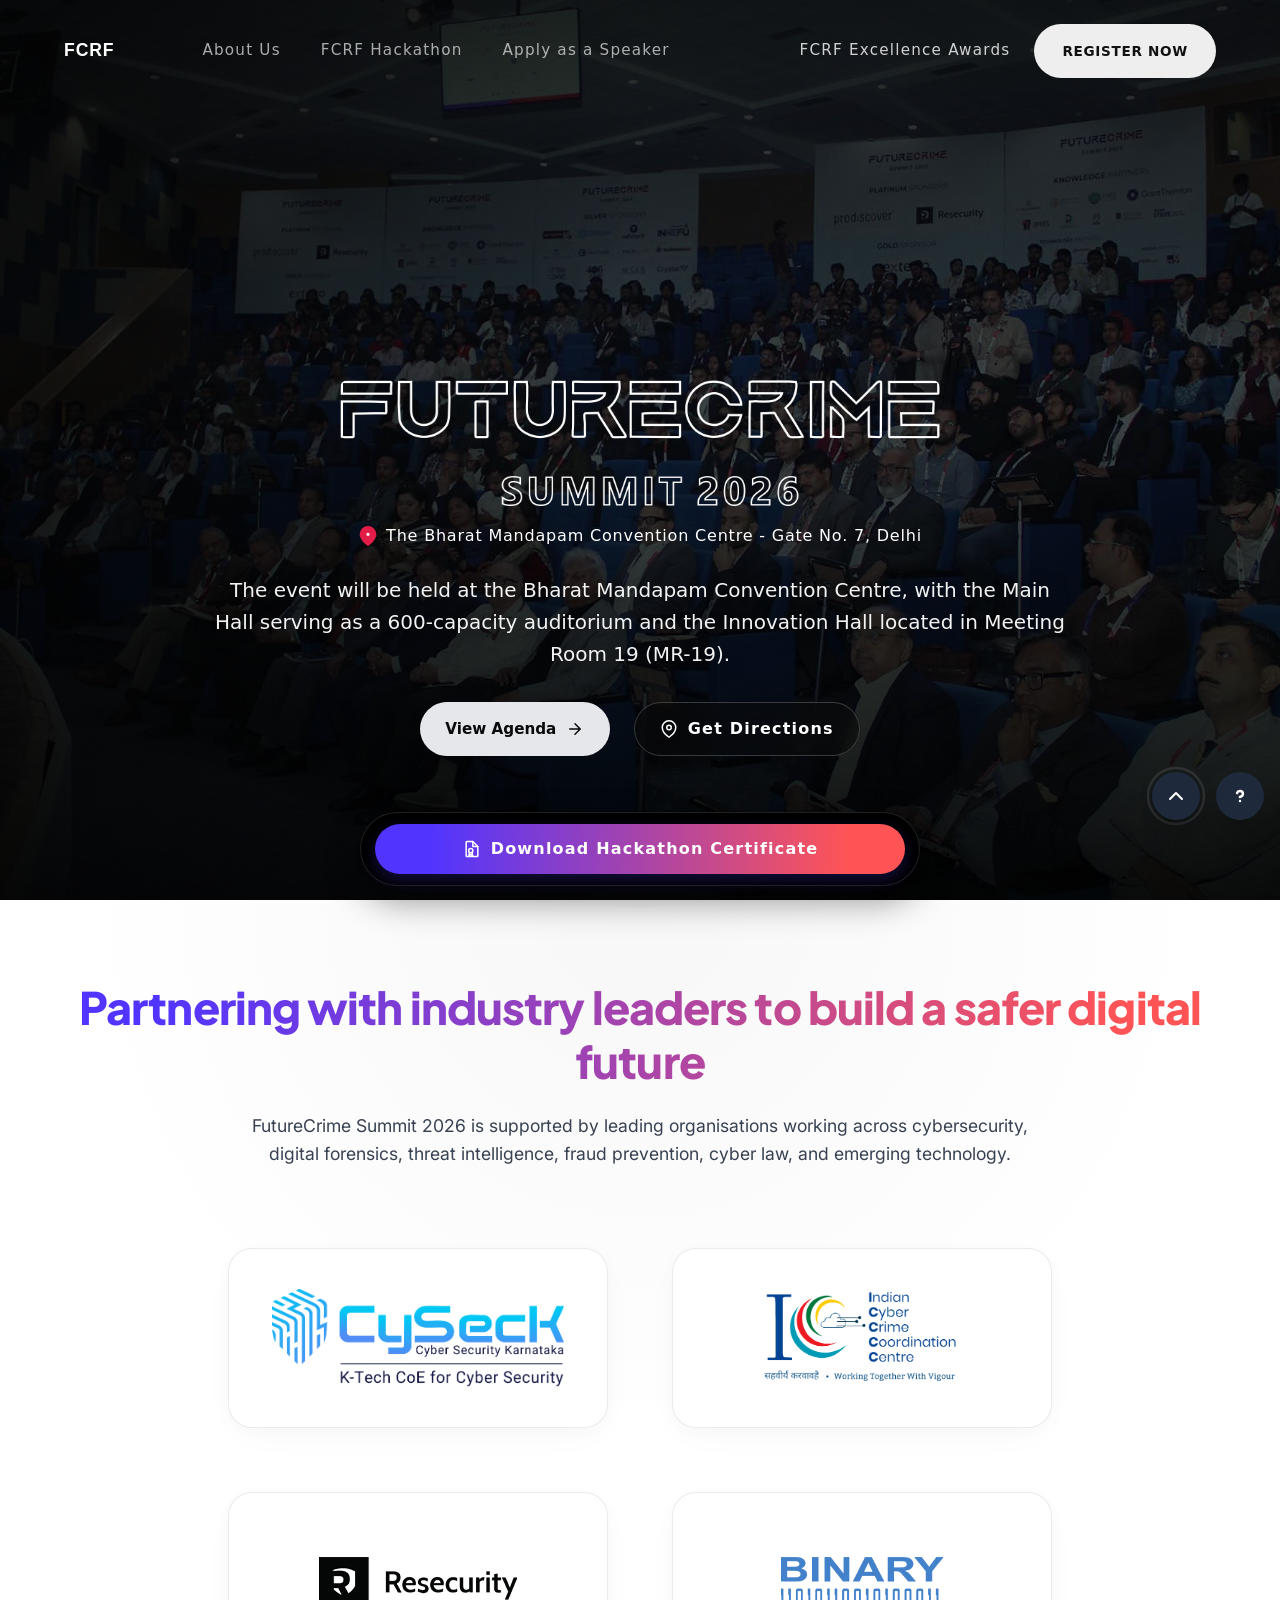
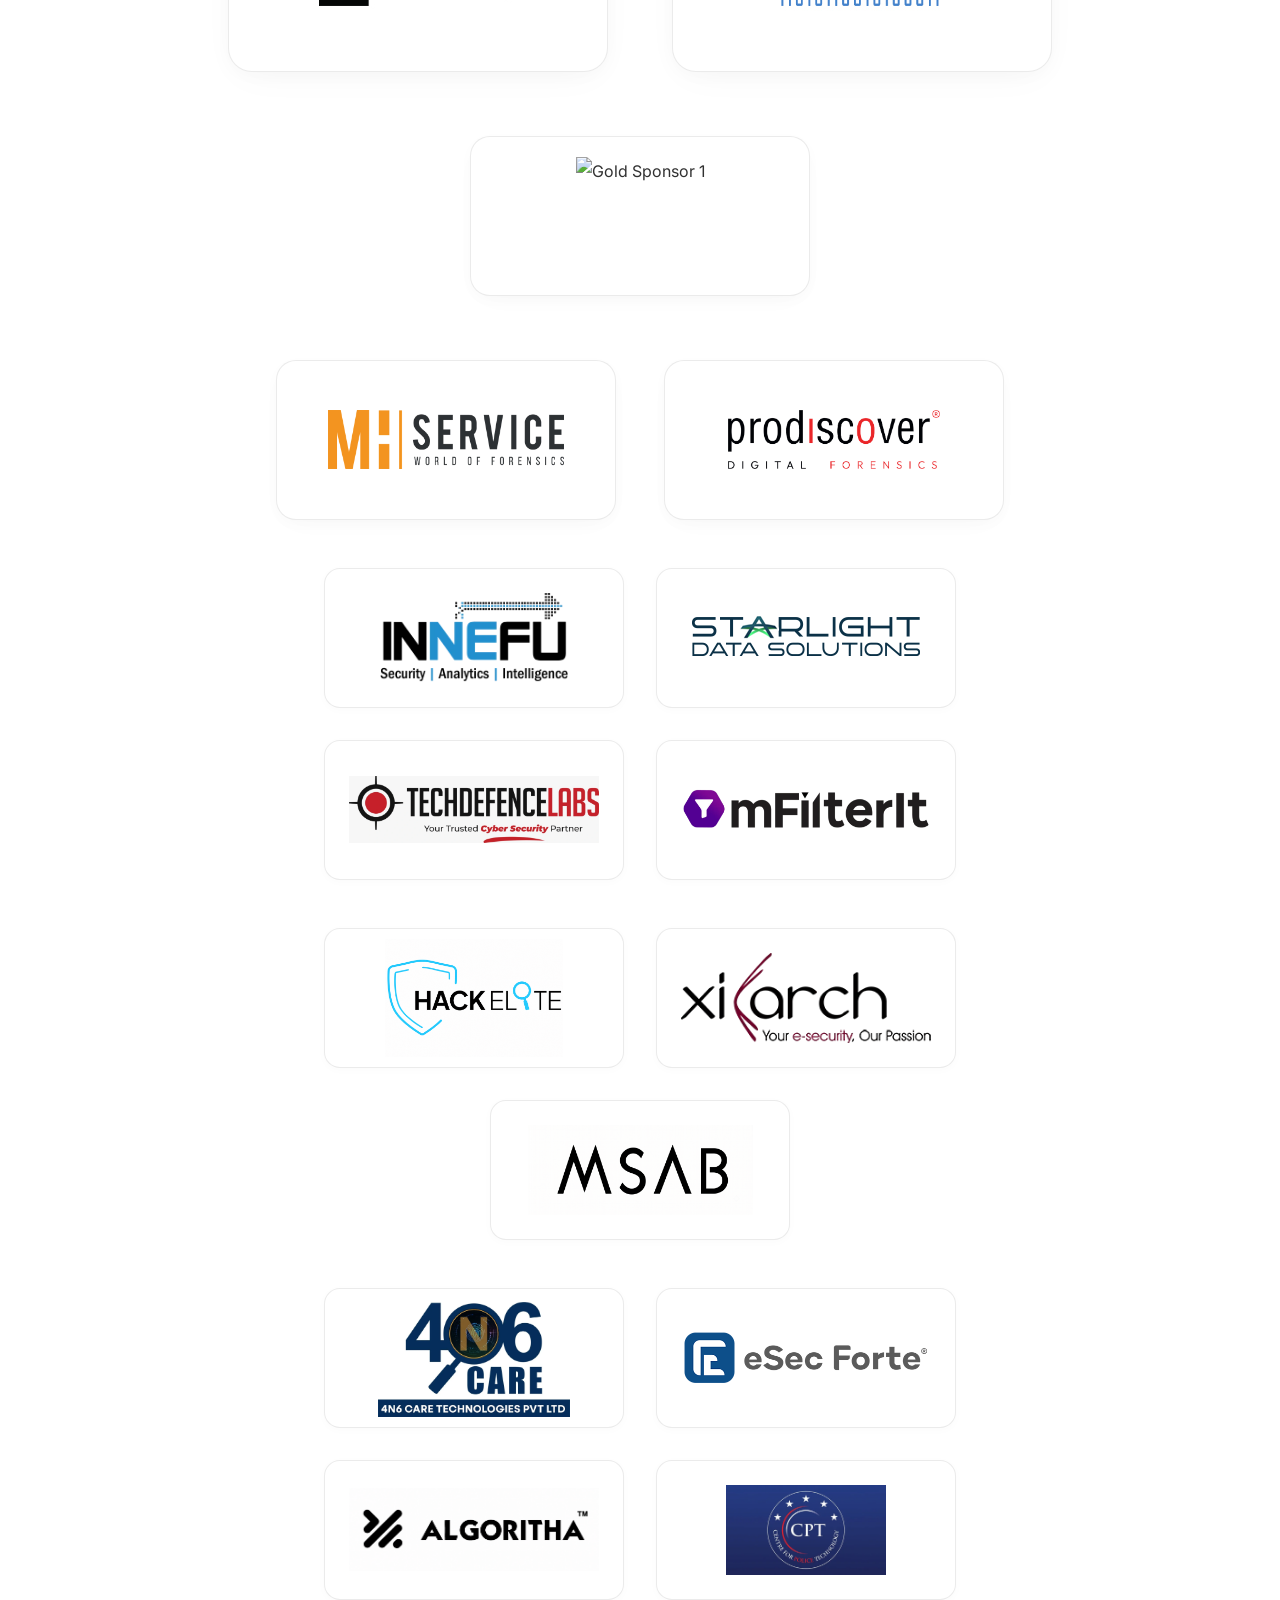
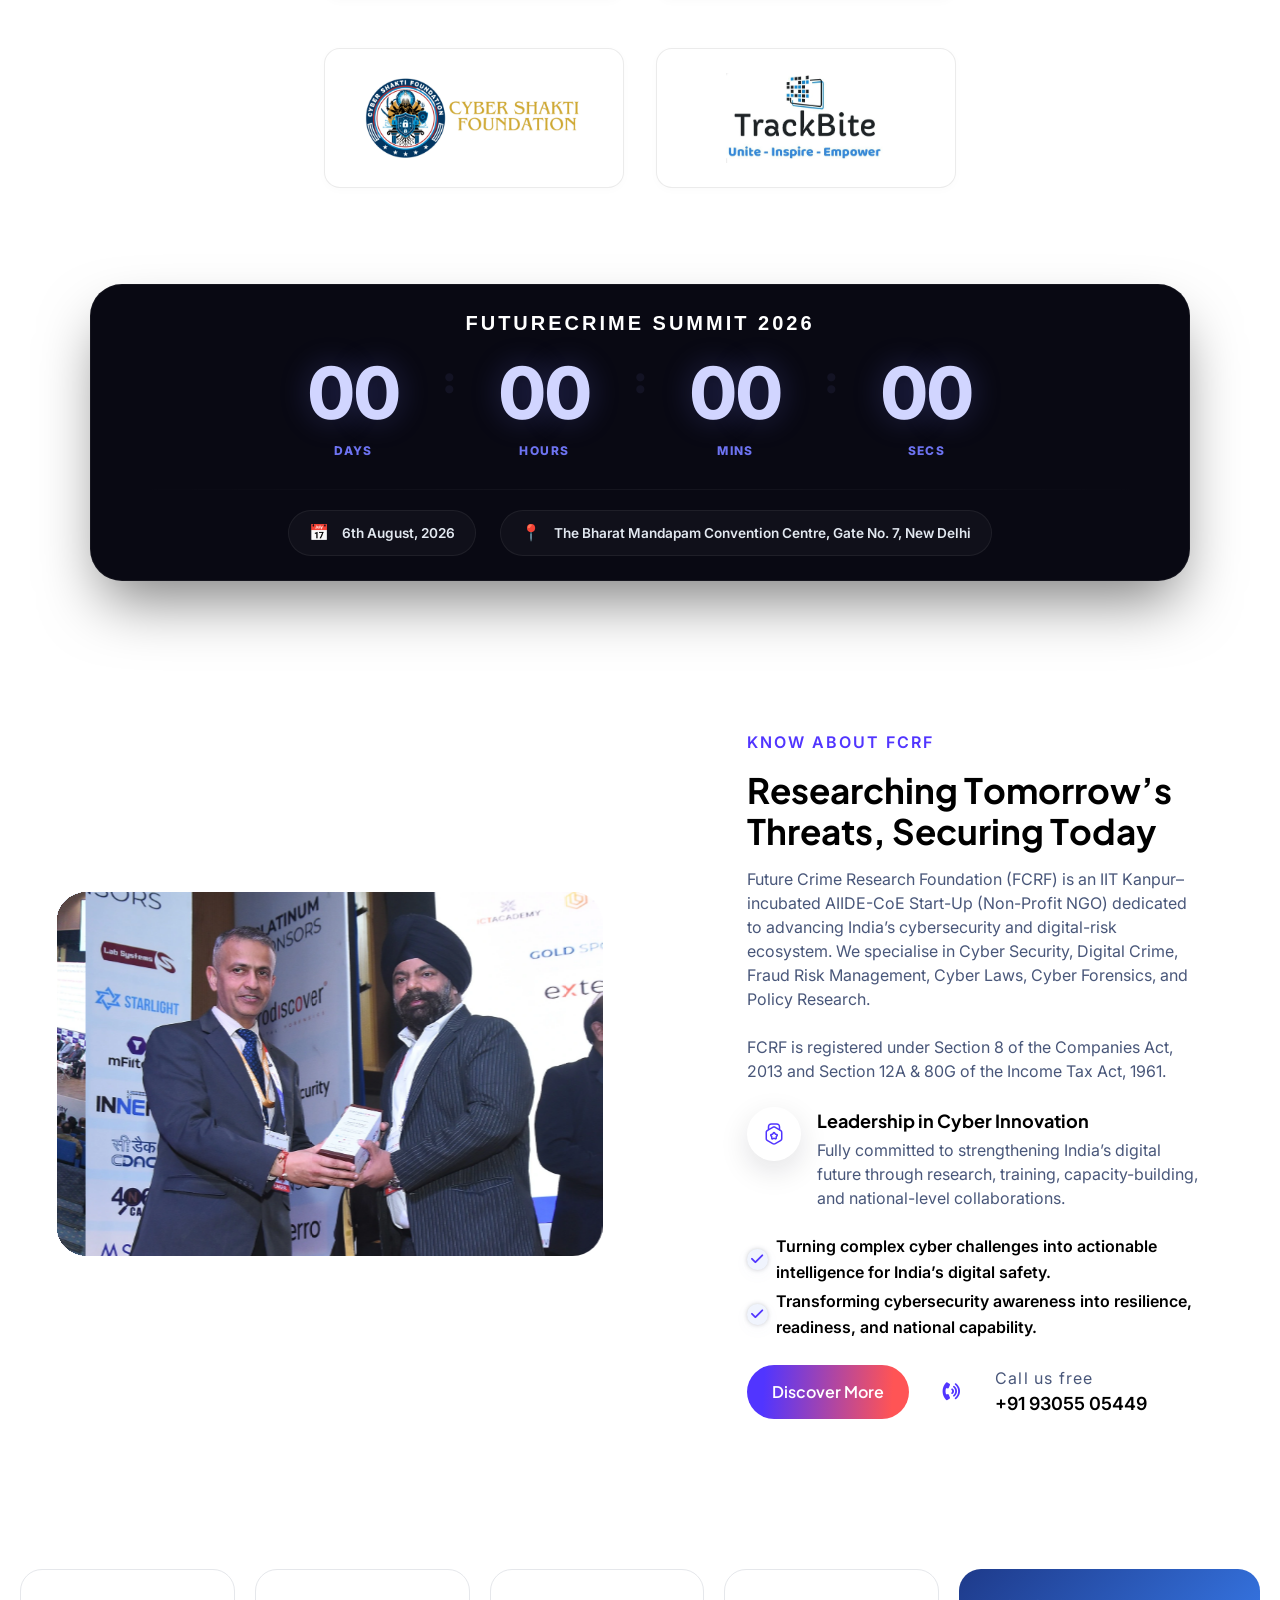
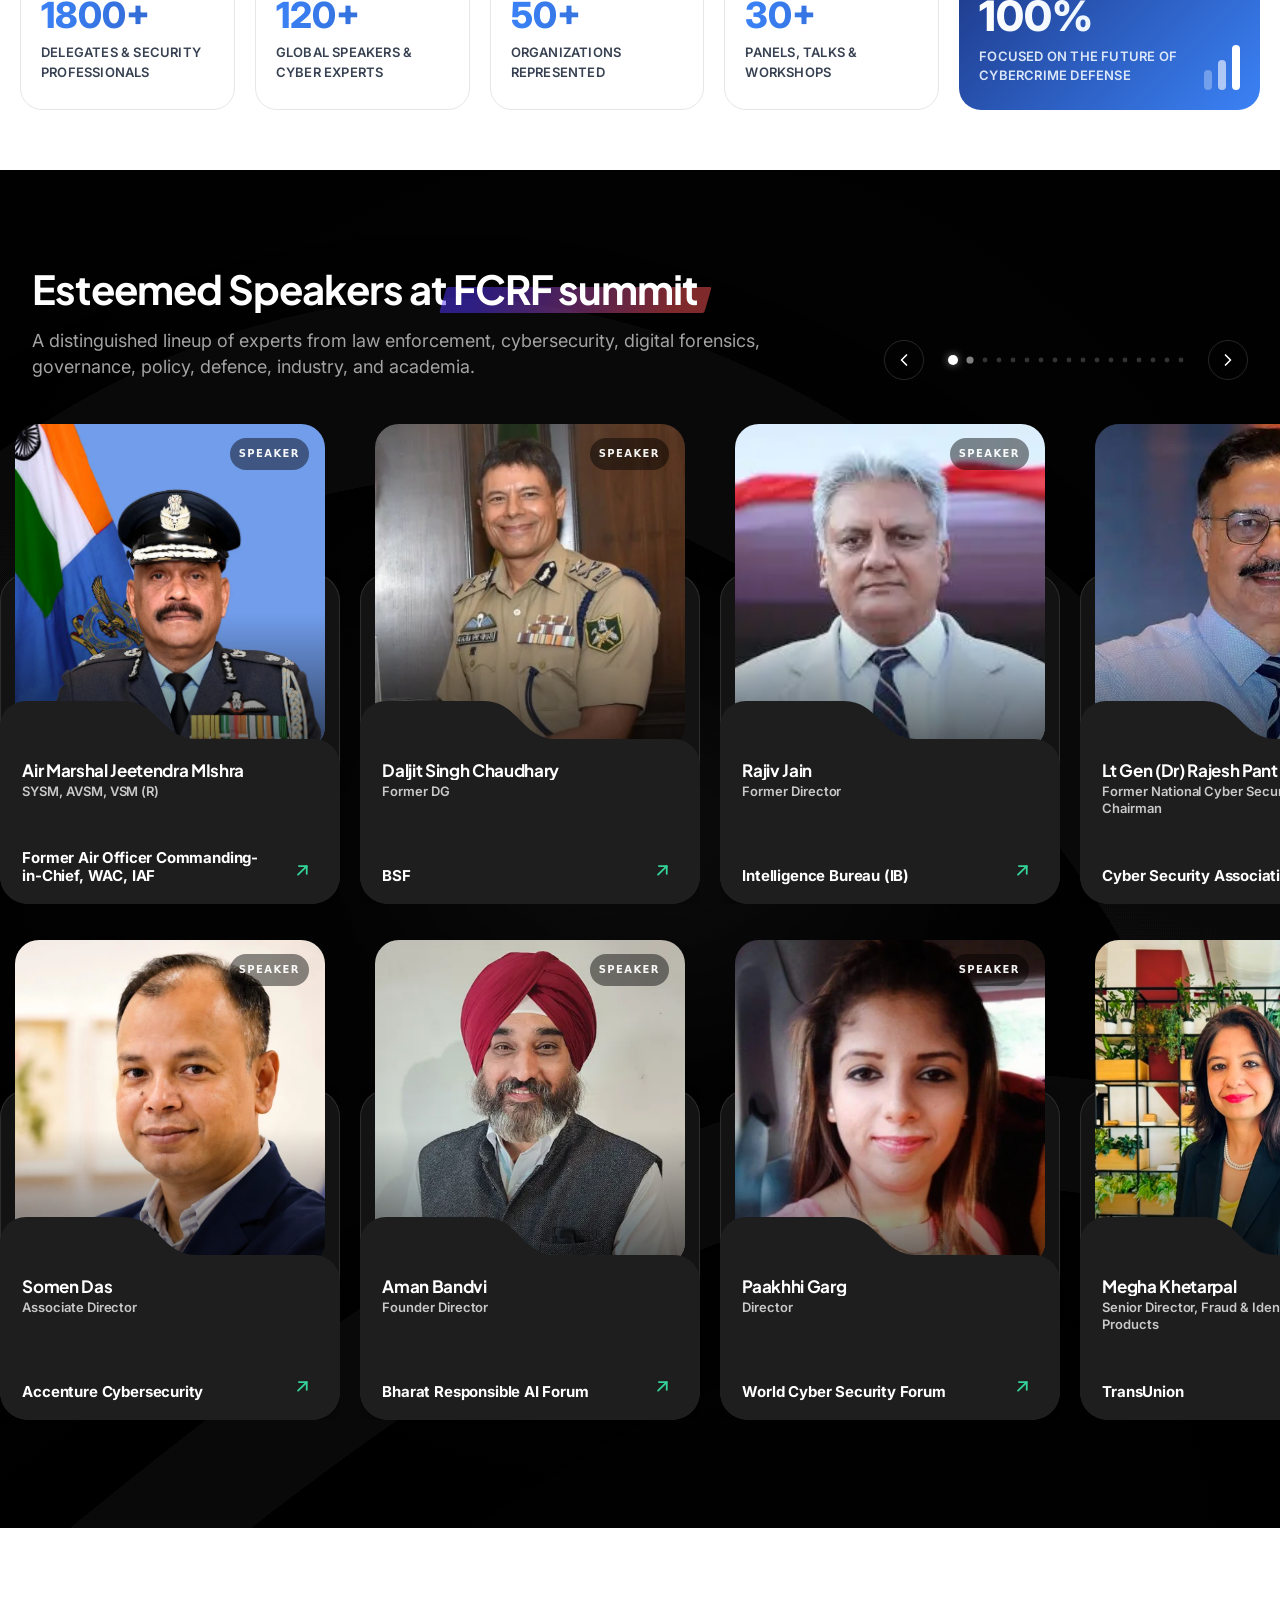
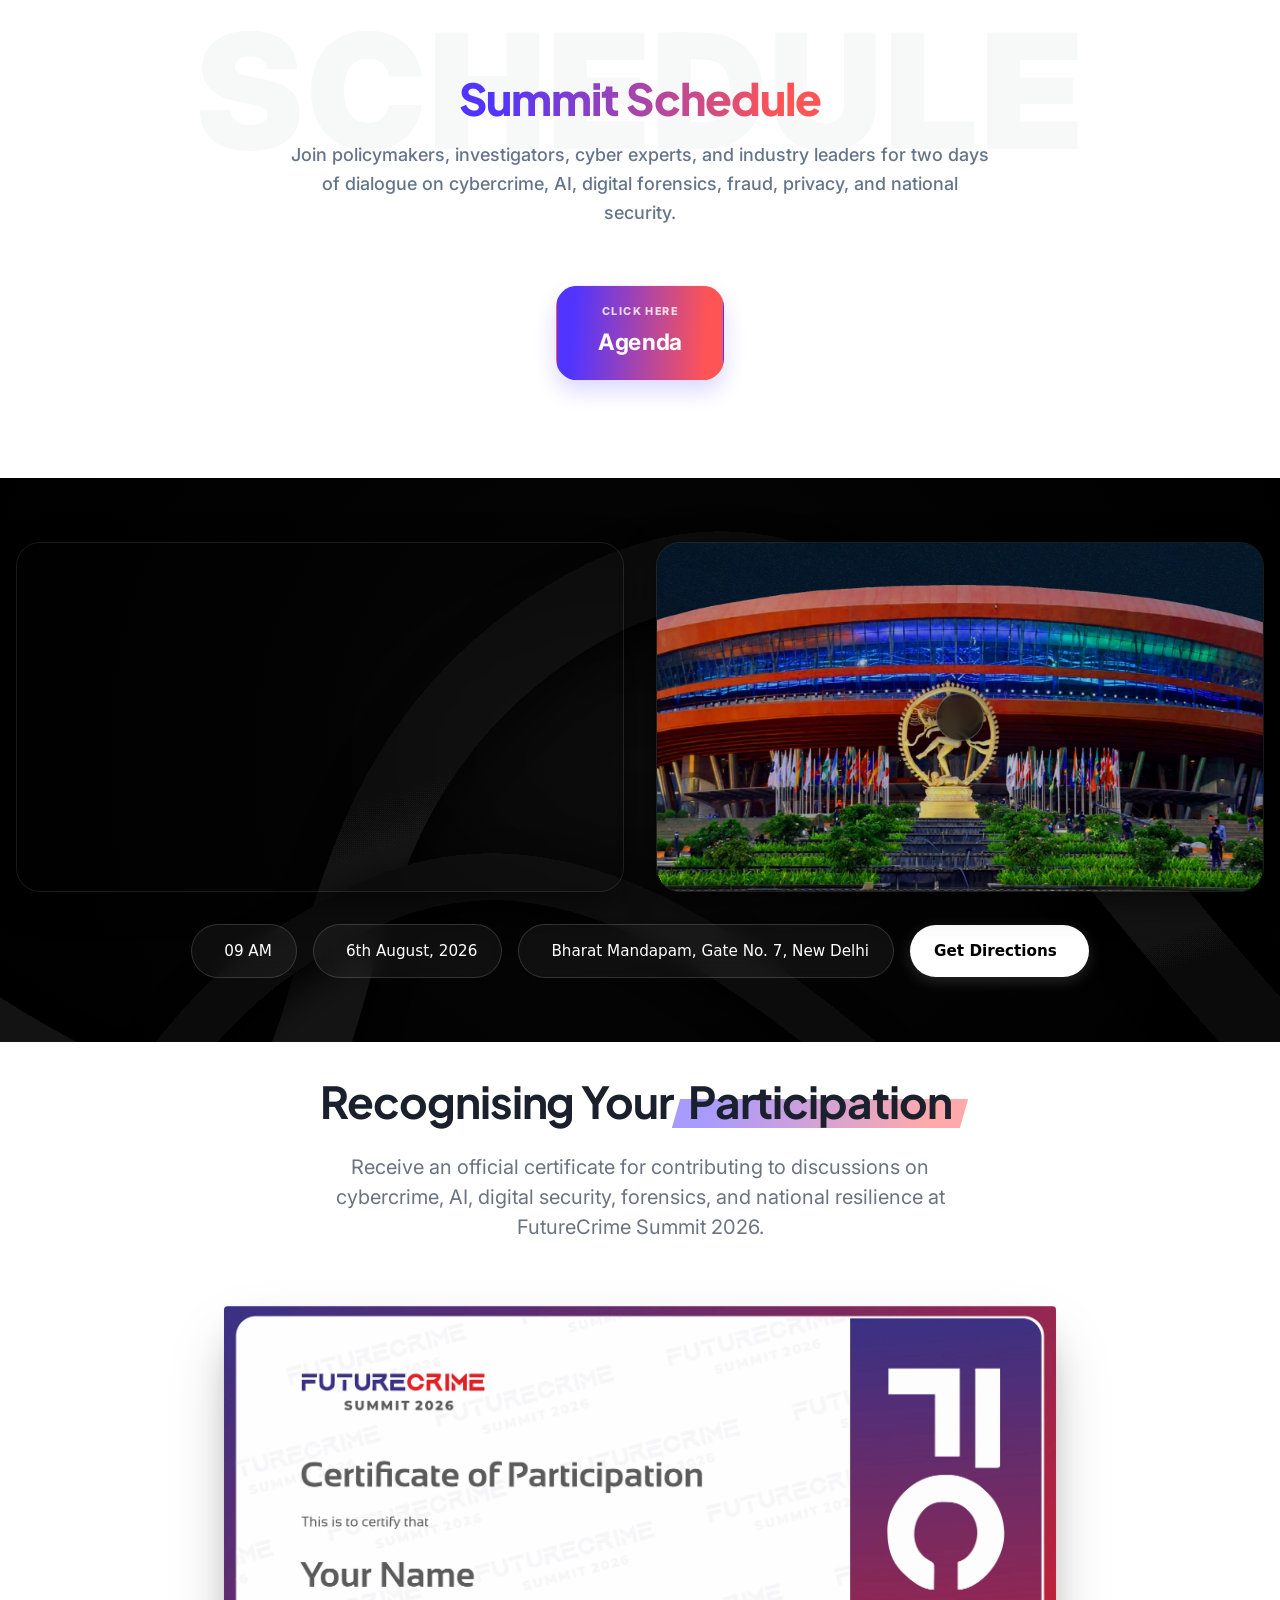
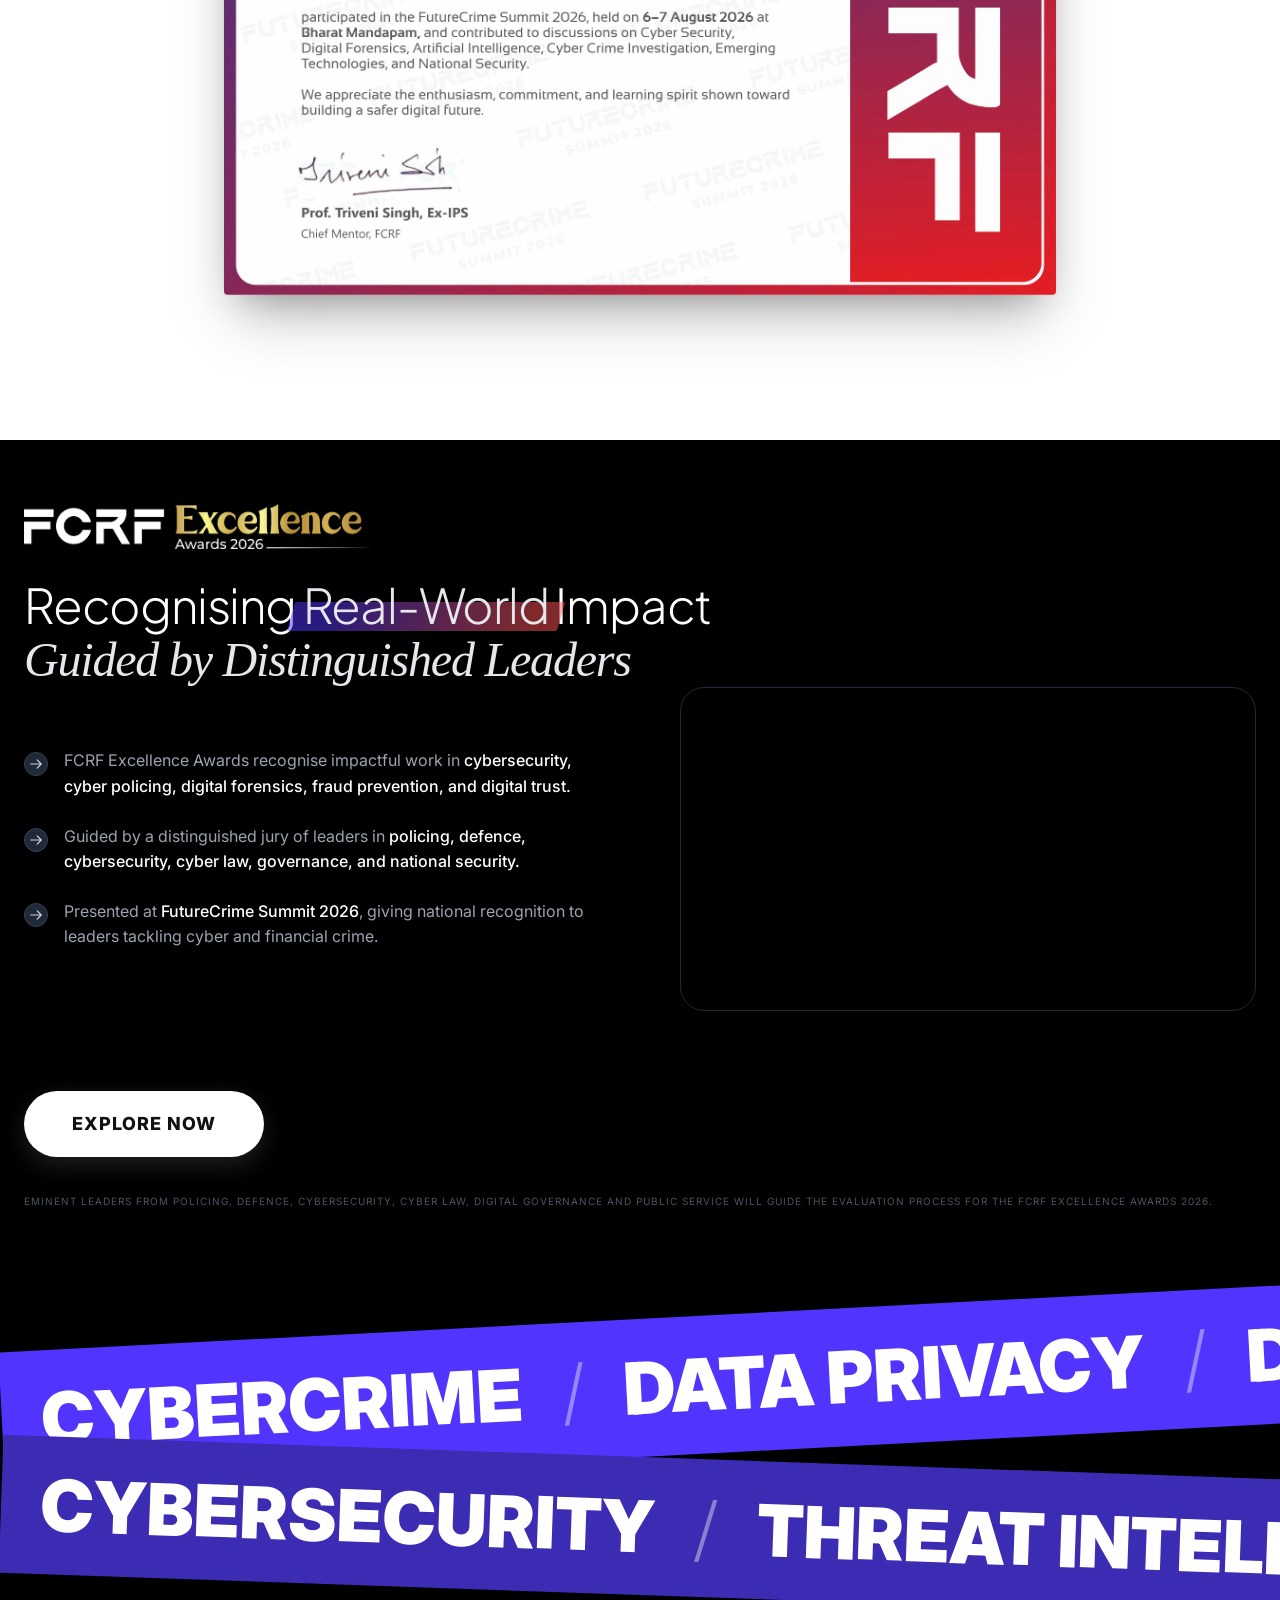
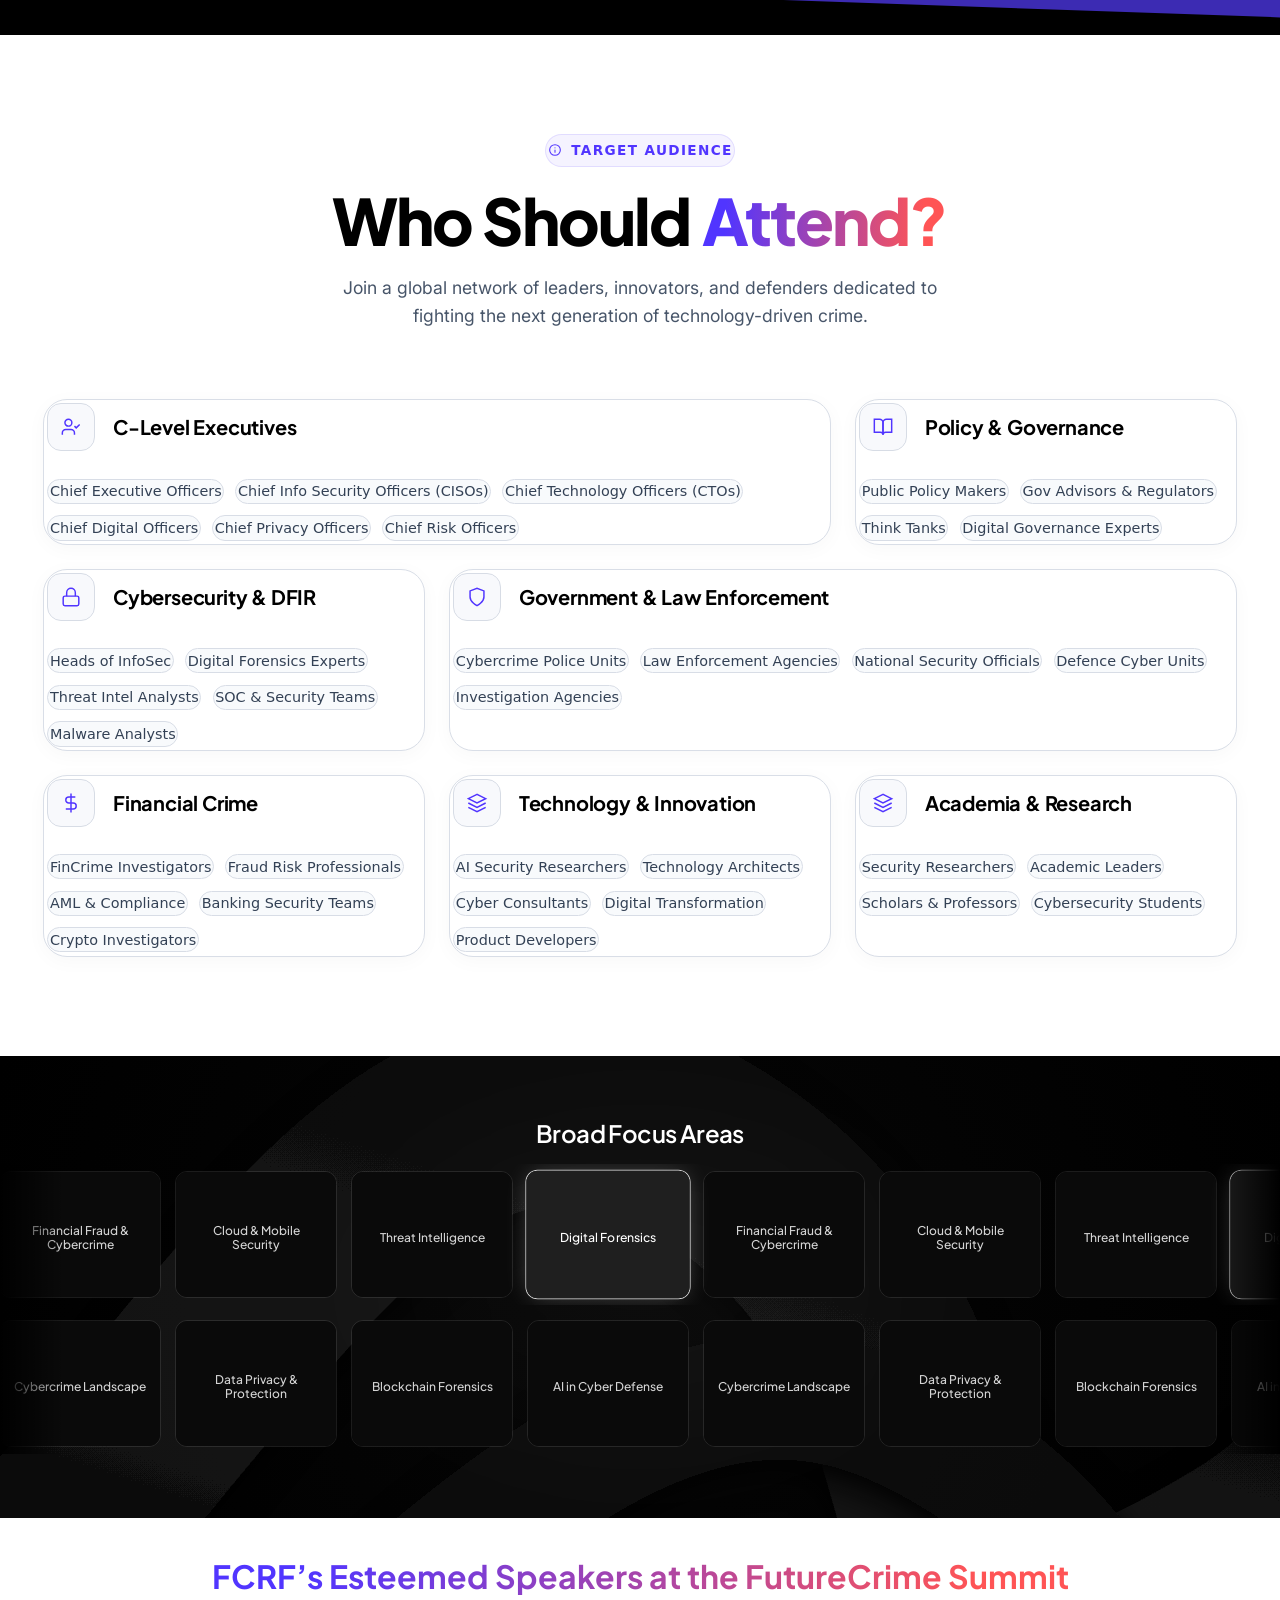
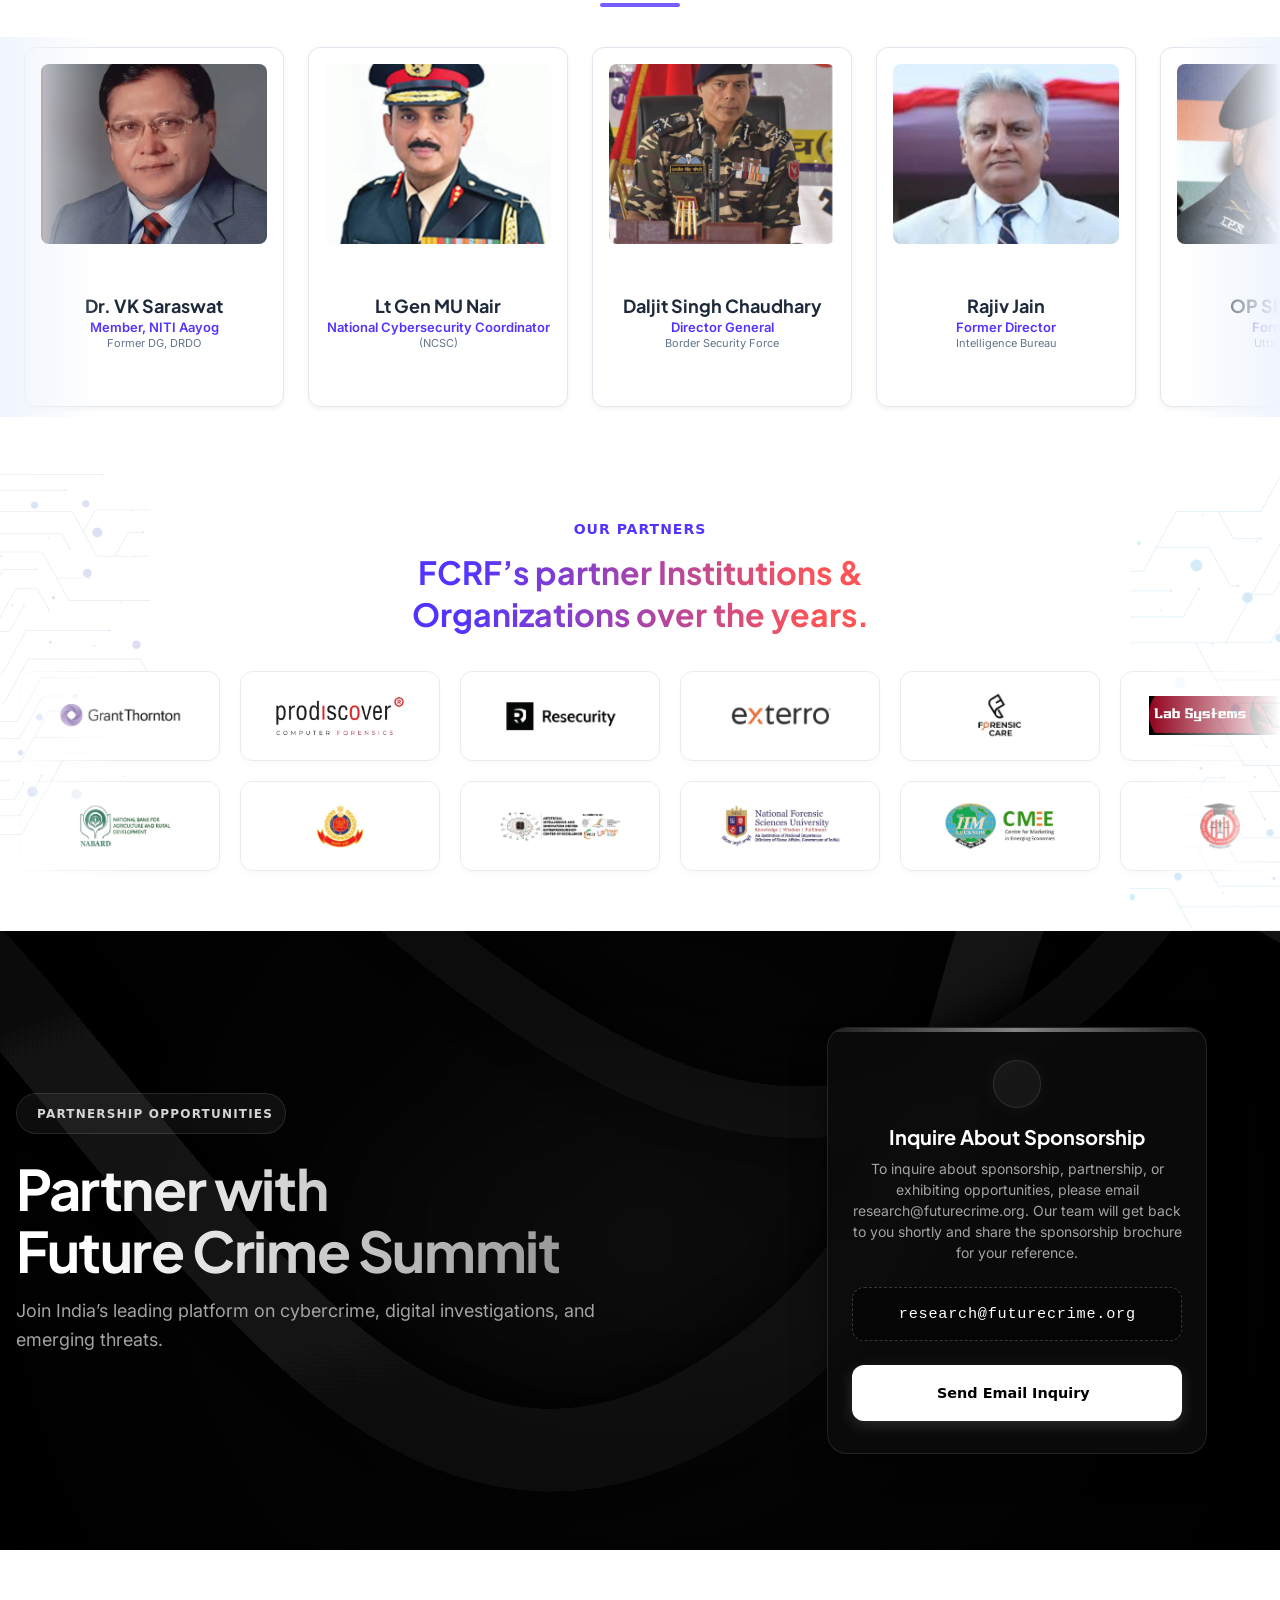
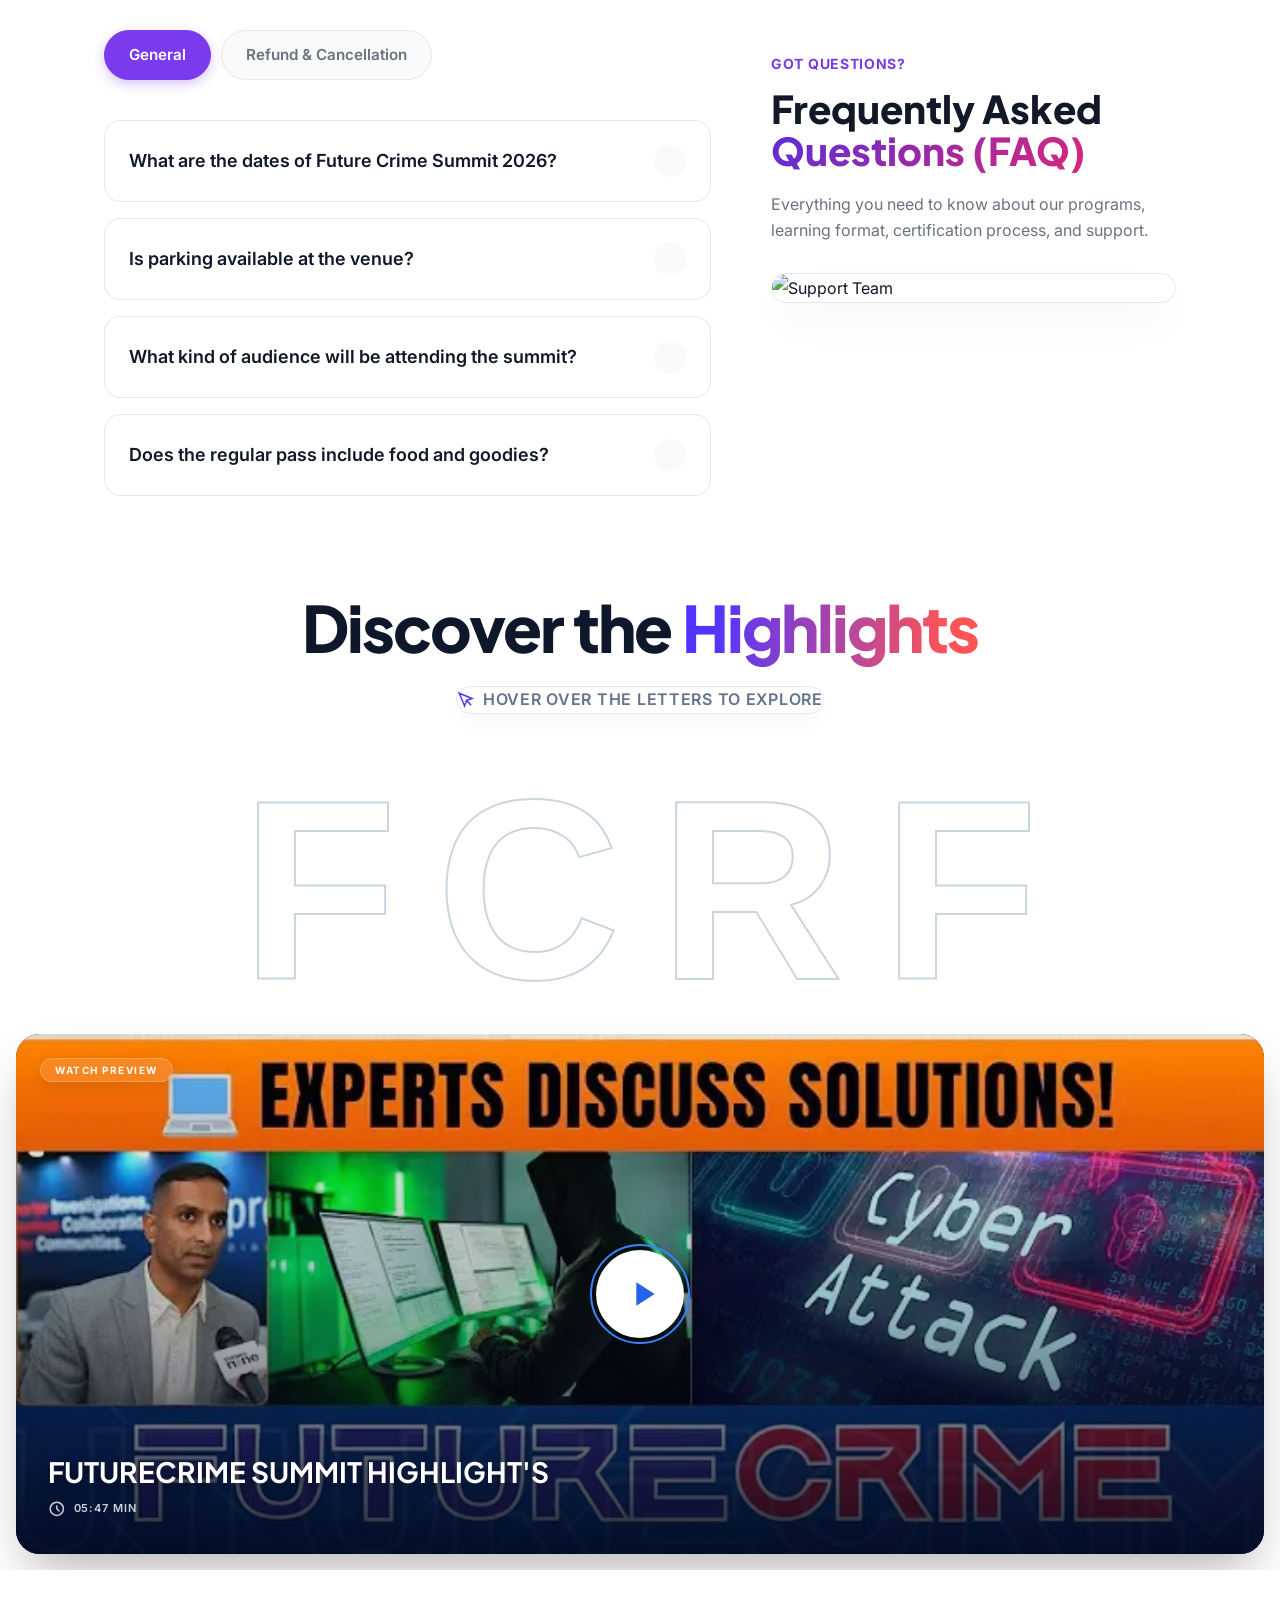
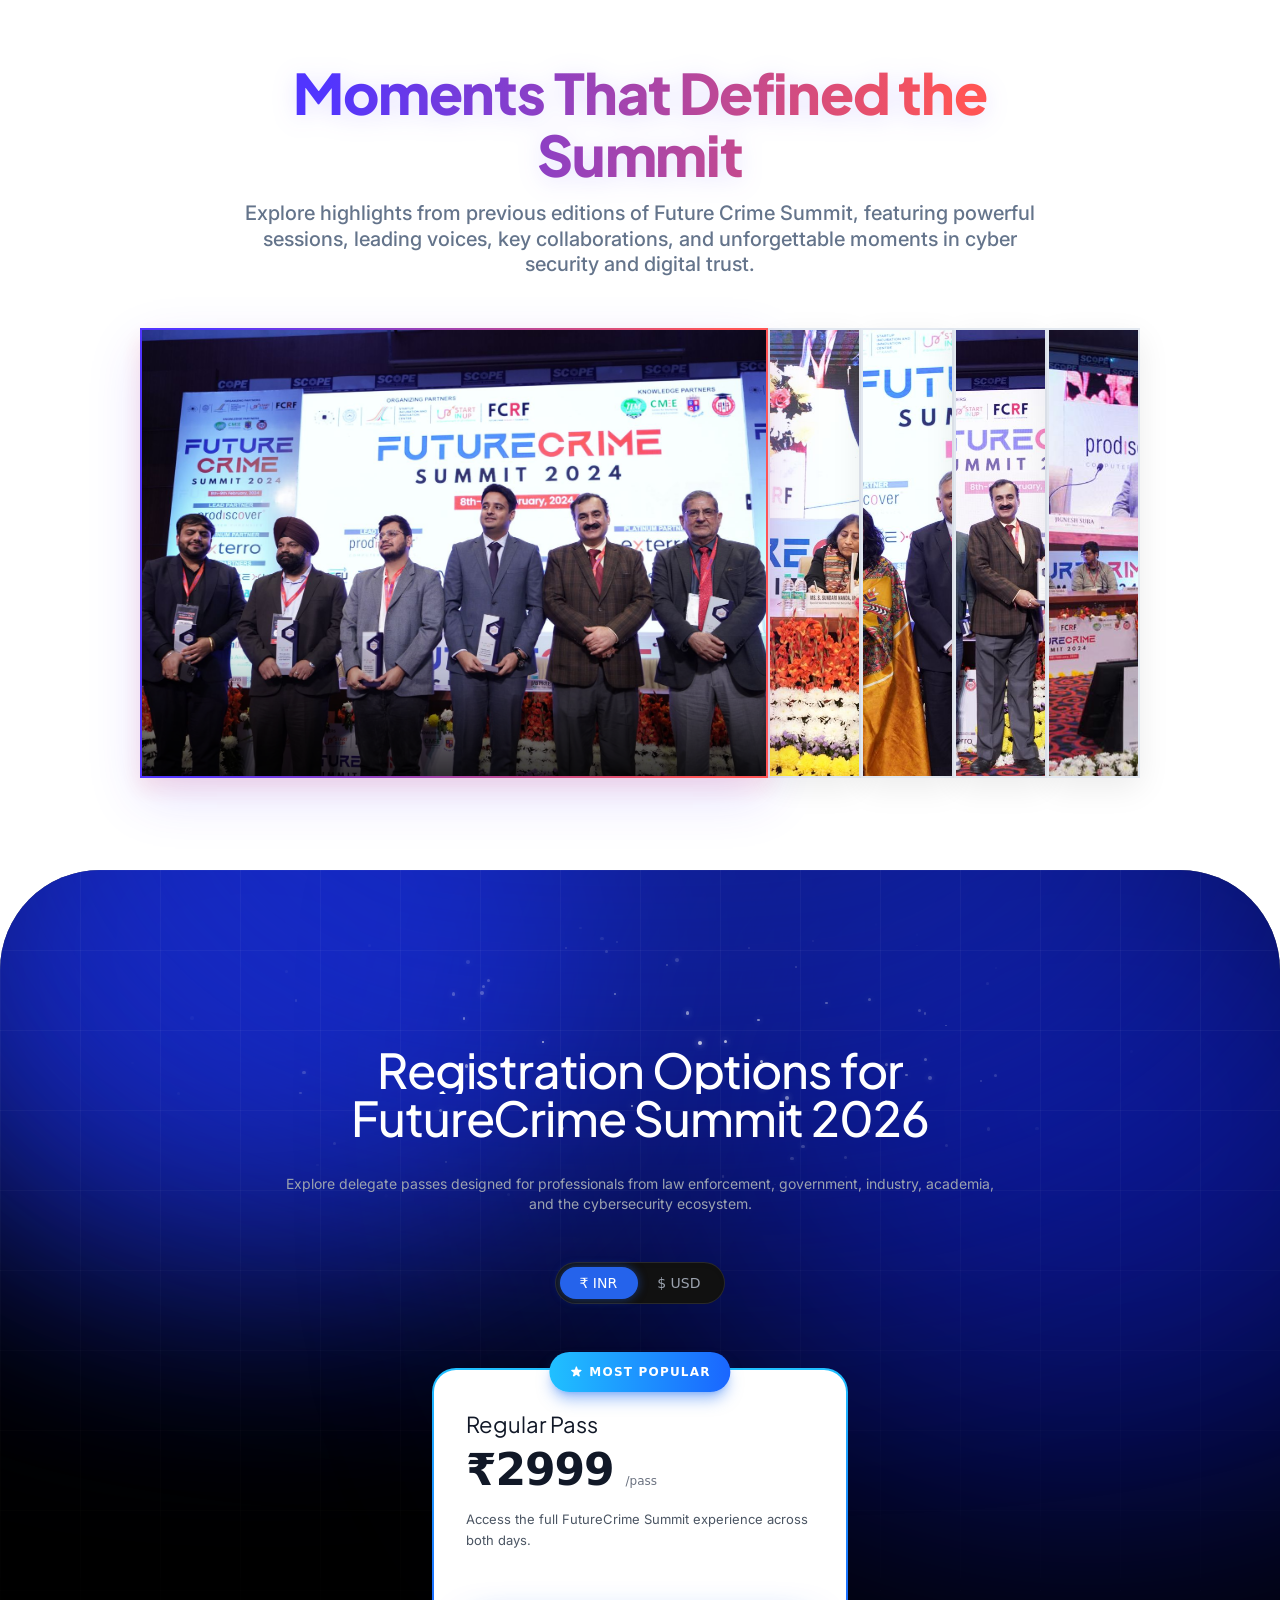
==== commit 0930613a: "added button" ====
--- a/index.html
+++ b/index.html
@@ -2341,29 +2341,30 @@
   >
     <!-- View Agenda -->
     <a
-      href="https://summit.futurecrime.org/agenda/index"
+        href="https://summit.futurecrime.org/fcrf-hackathon/index"
       class="fcs26-action-dock__link"
       target="_blank"
-      rel="noopener noreferrer"
-    >
-      <span class="fcs26-action-dock__button">
+      rel="noopener noreferrer">
+<span class="fcs26-action-dock__button">
         <svg
           class="fcs26-action-dock__icon"
           viewBox="0 0 24 24"
           aria-hidden="true"
         >
           <path
-            d="M7 3v3M17 3v3M4 9h16M5 5h14a1 1 0 0 1 1 1v13a1 1 0 0 1-1 1H5a1 1 0 0 1-1-1V6a1 1 0 0 1 1-1Z"
+            d="M13 3H6a1 1 0 0 0-1 1v16a1 1 0 0 0 1 1h12a1 1 0 0 0 1-1V9l-6-6Z"
           />
-          <path d="M8 13h3M8 16h6" />
+          <path d="M13 3v6h6" />
+          <circle cx="10.5" cy="14" r="2.5" />
+          <path d="M9 16.2 8.3 20l2.2-1.3 2.2 1.3-.7-3.8" />
         </svg>
 
-        <span>View Agenda</span>
+        <span>Download Hackathon Certificate</span>
       </span>
     </a>
 
     <!-- Get Direction -->
-    <a
+    <!-- <a
       href="https://maps.app.goo.gl/9wSN6s7CujBXCqYRA"
       class="fcs26-action-dock__link"
       target="_blank"
@@ -2383,7 +2384,7 @@
 
         <span>Get Direction</span>
       </span>
-    </a>
+    </a> -->
   </nav>
 </div>
 
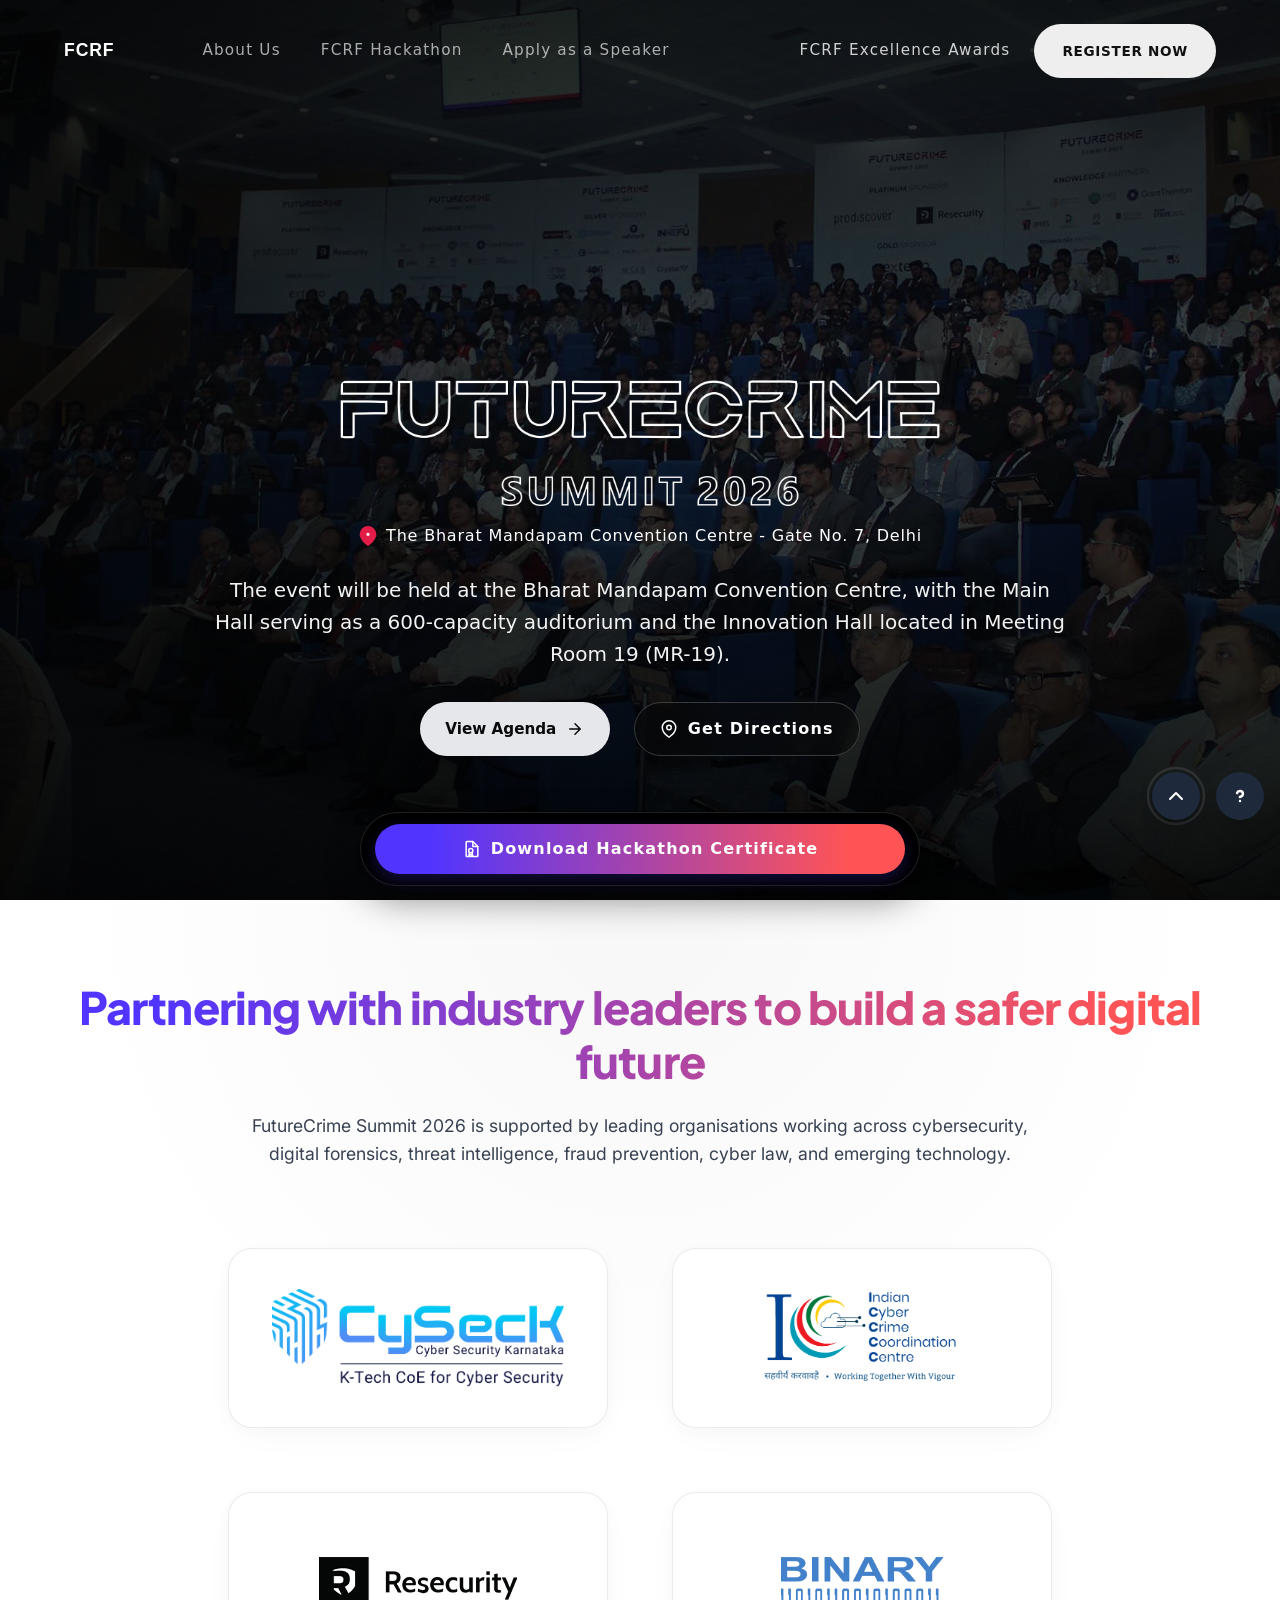
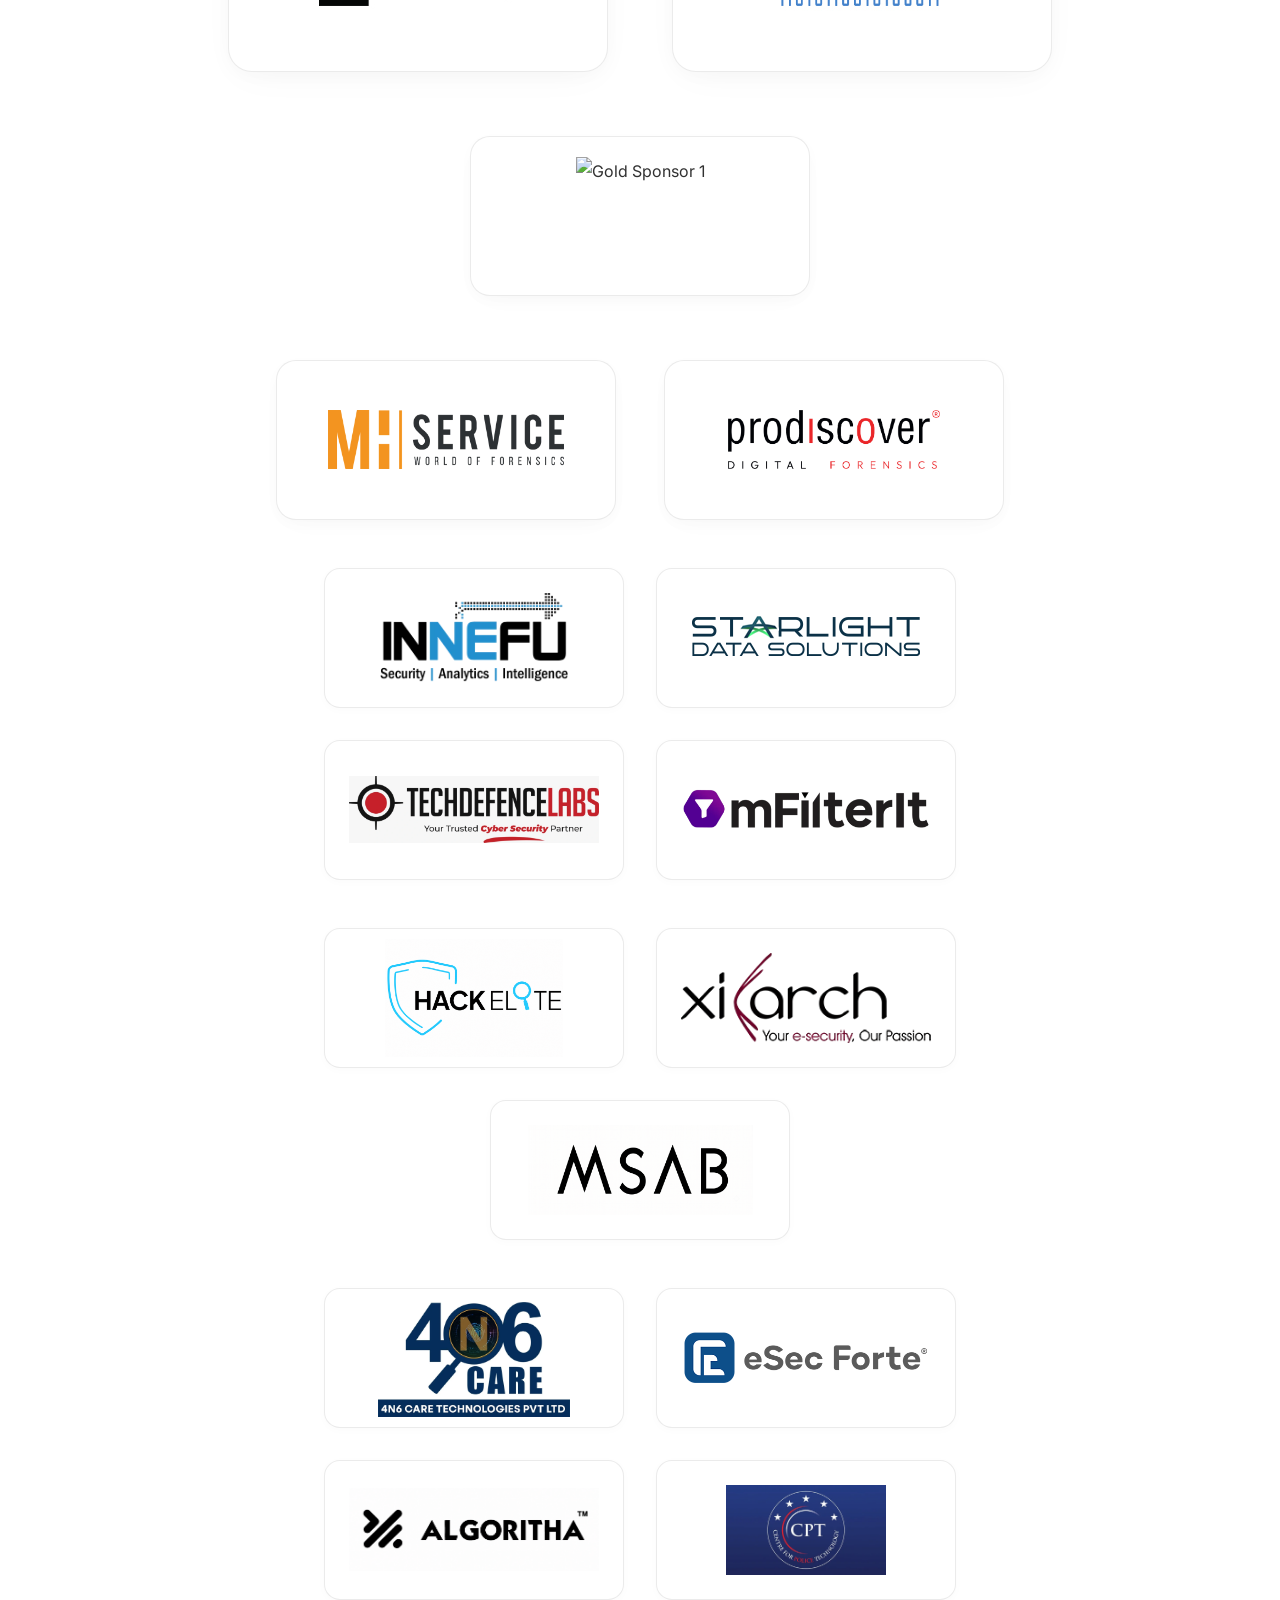
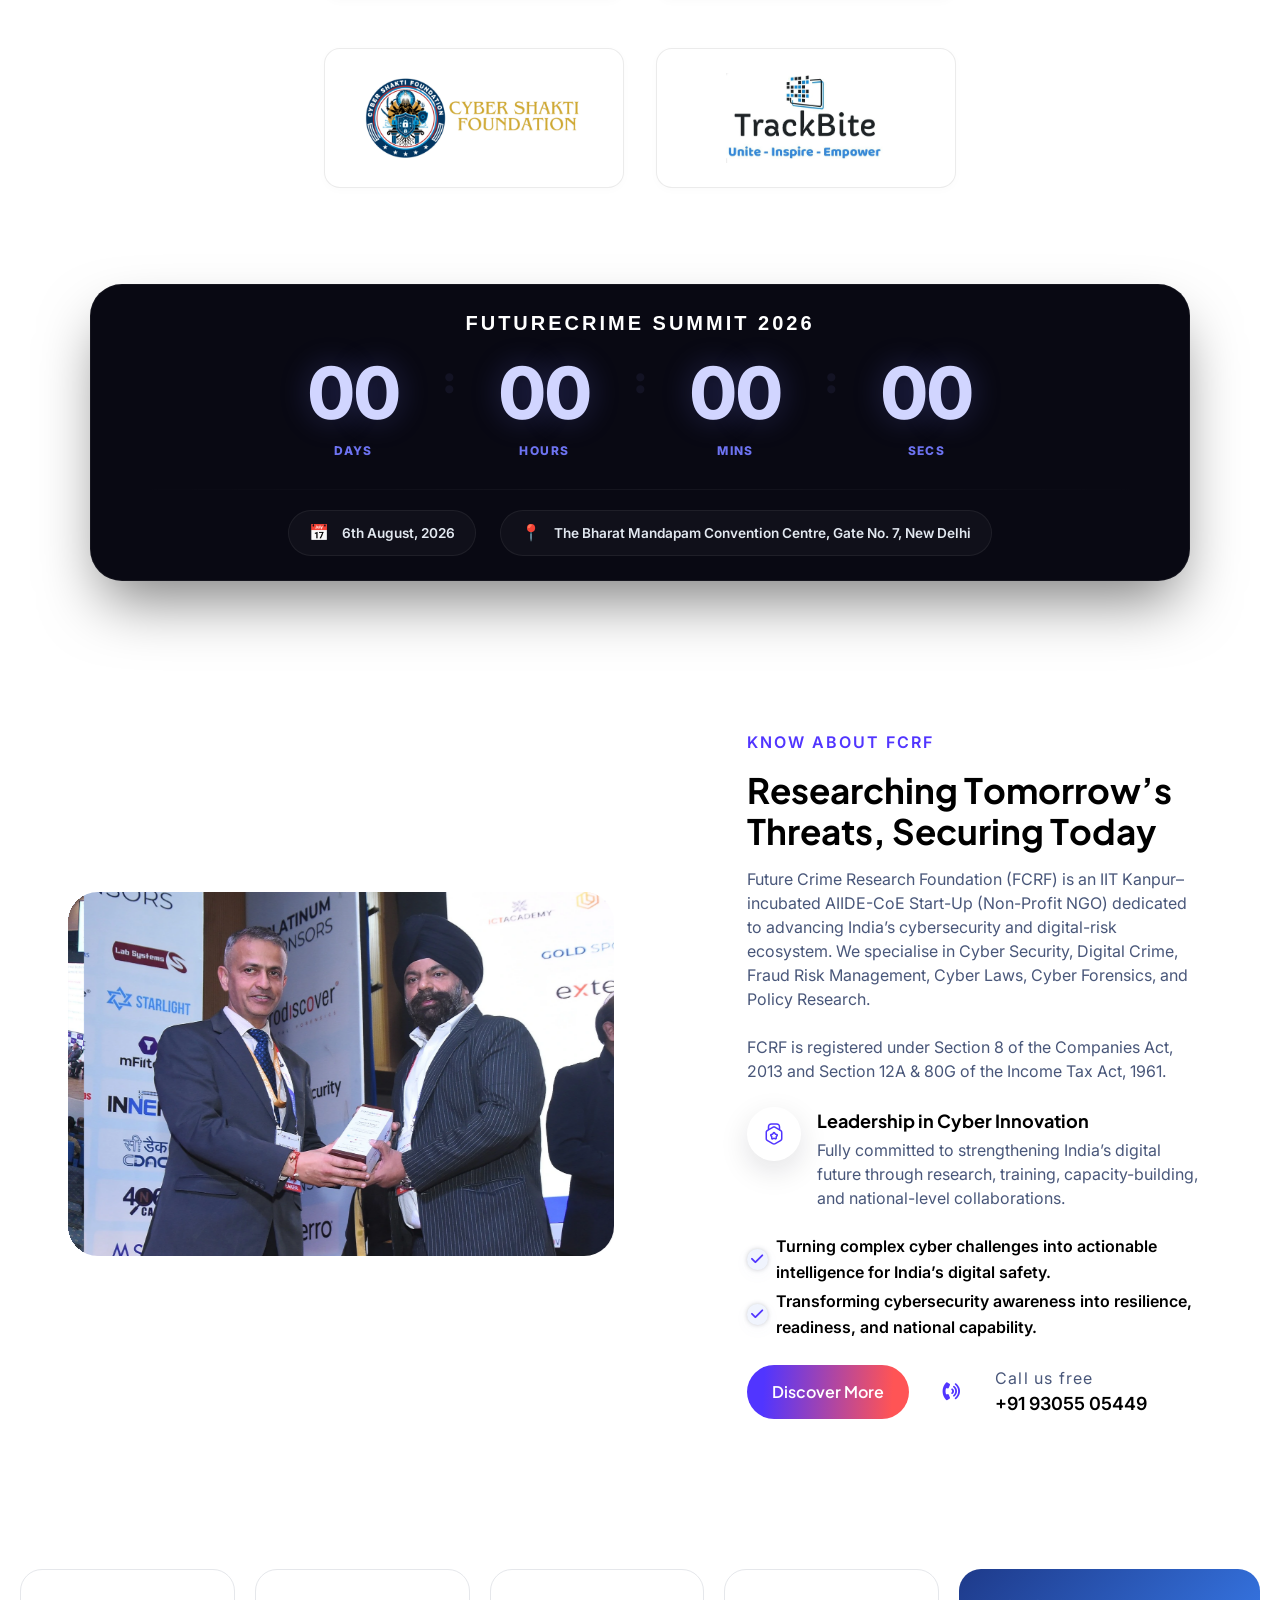
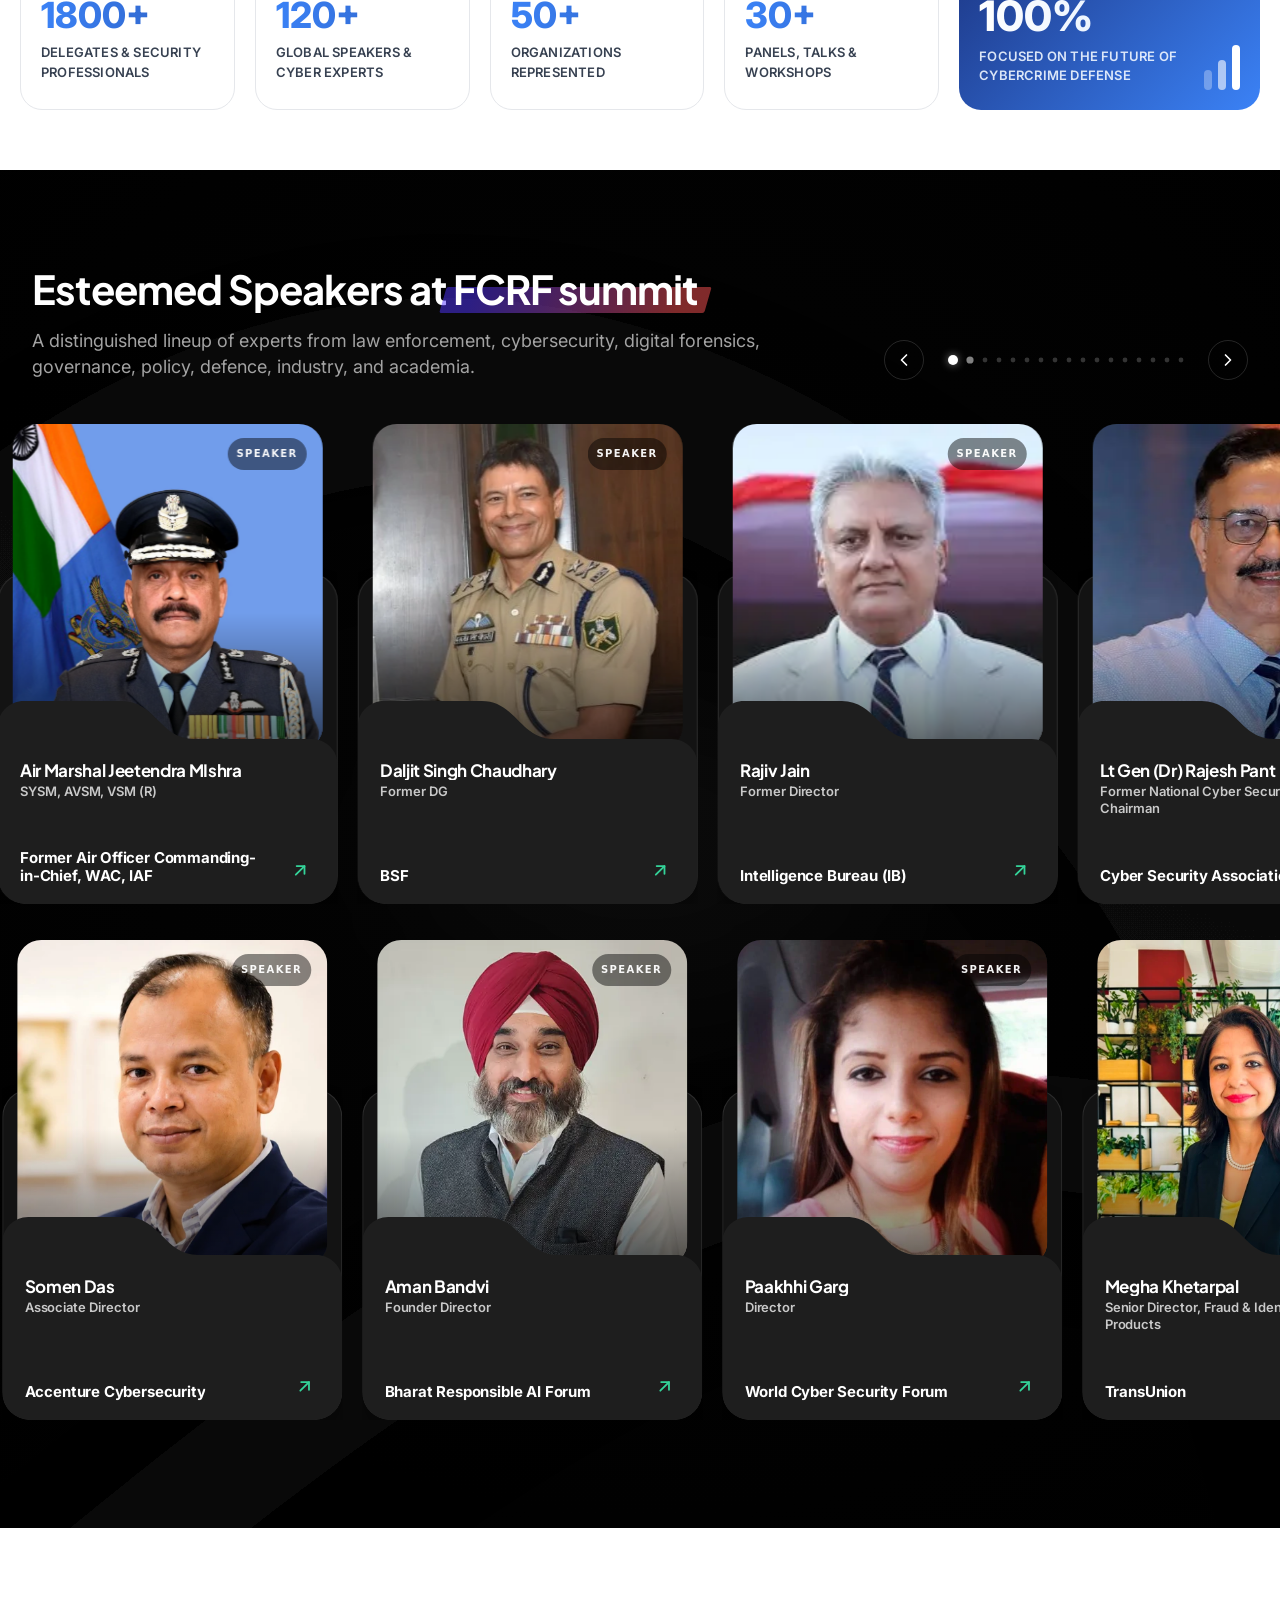
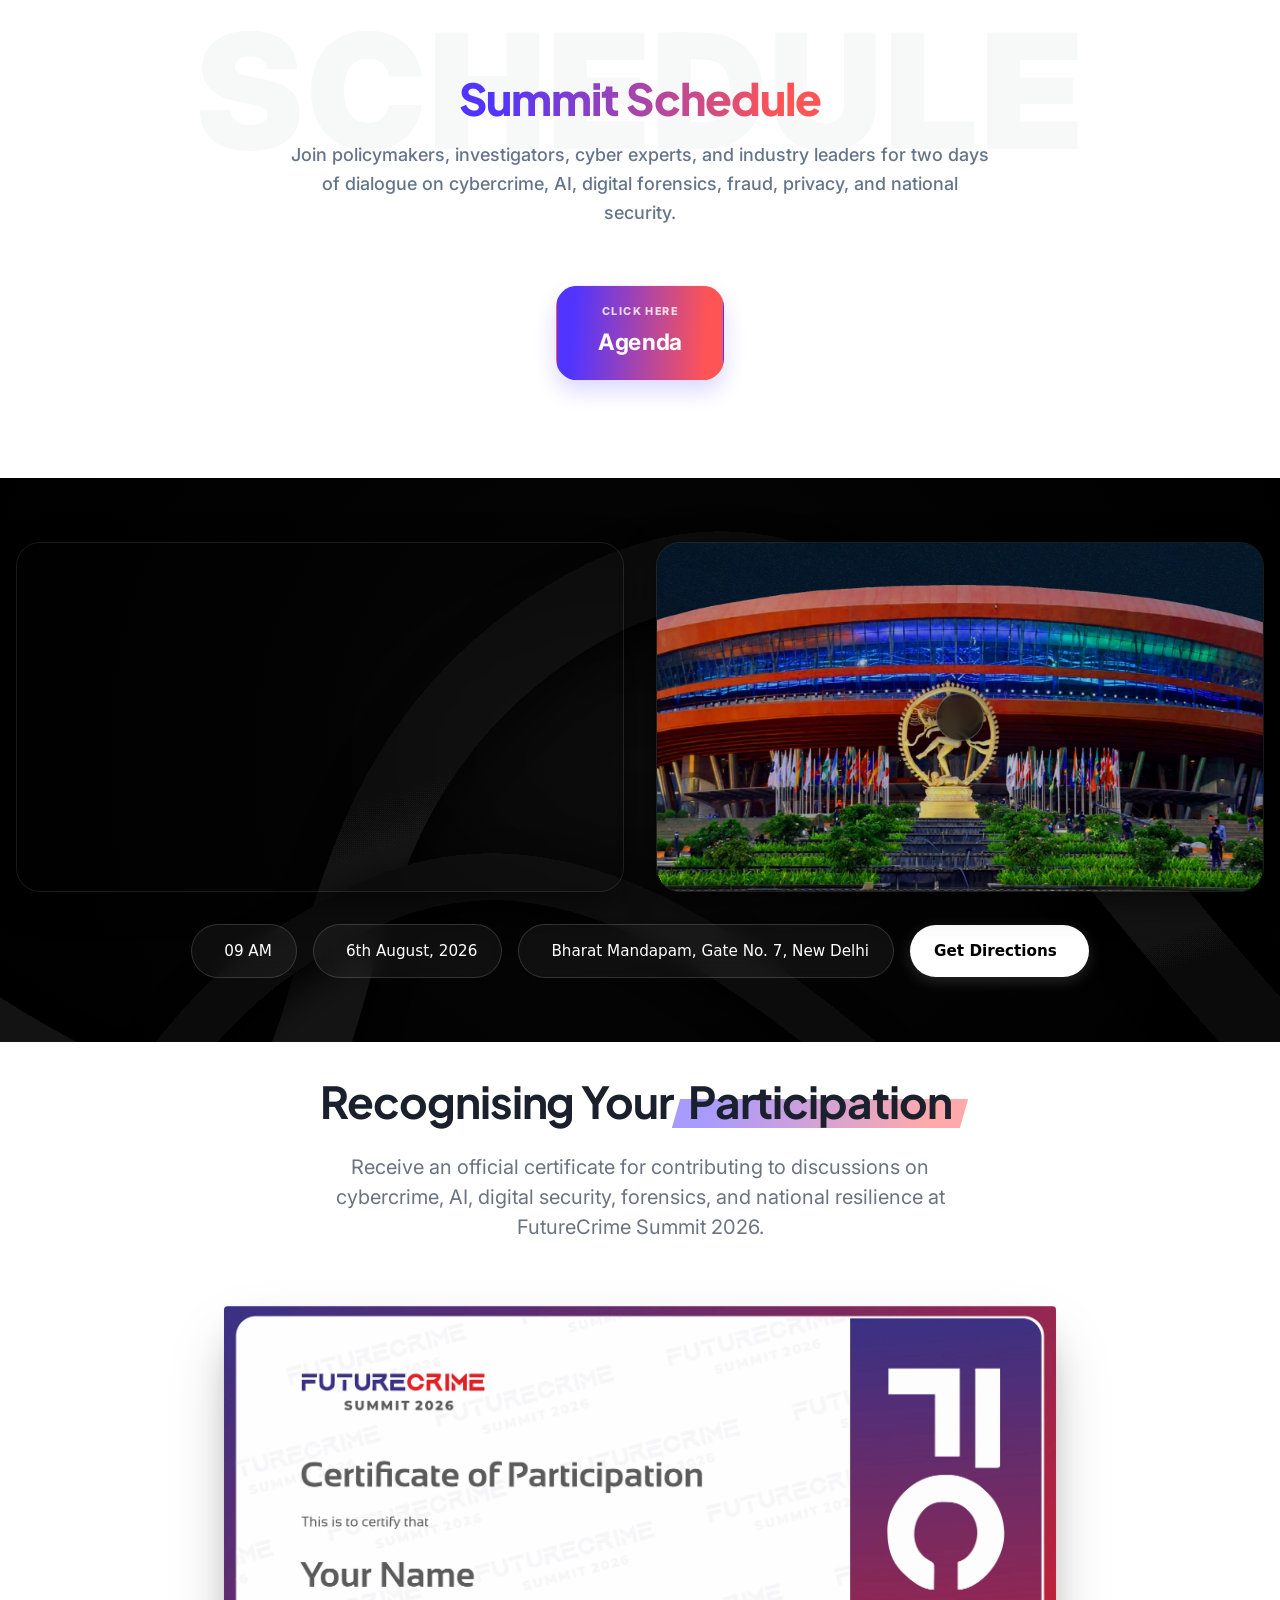
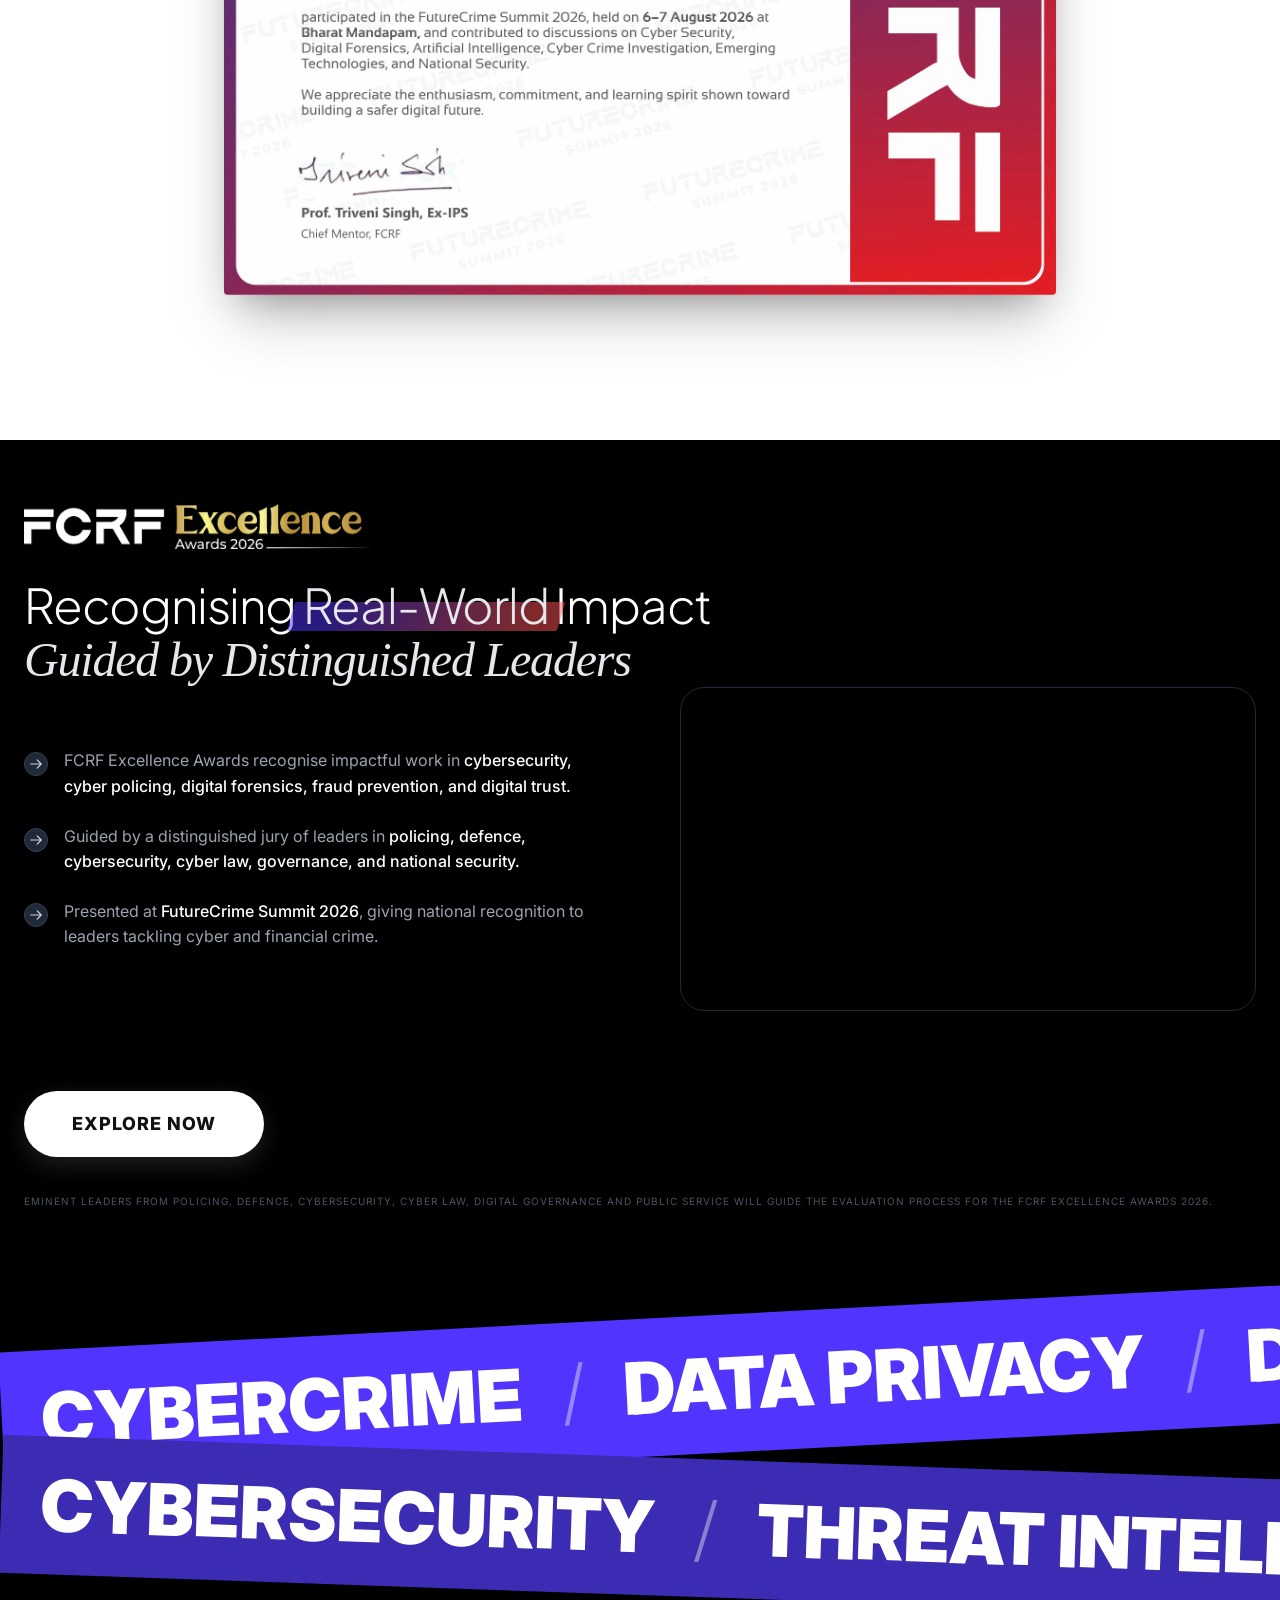
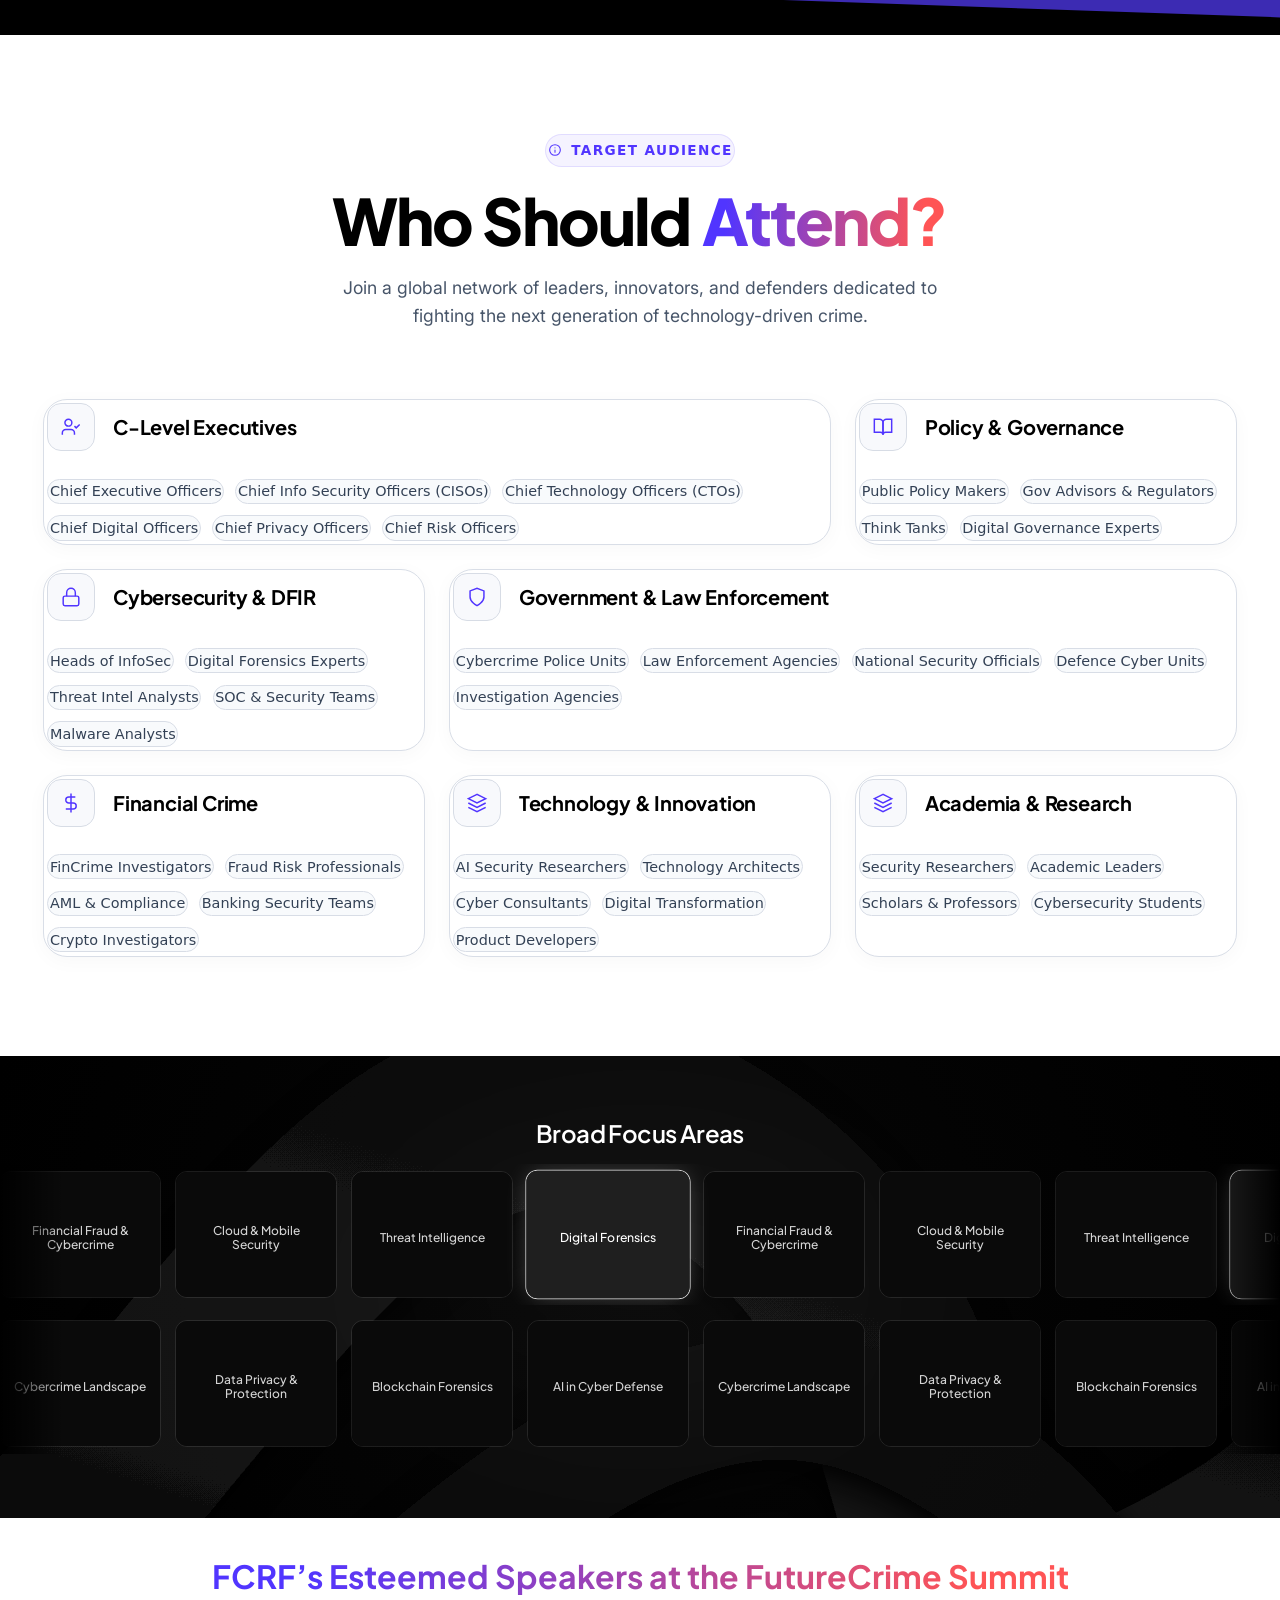
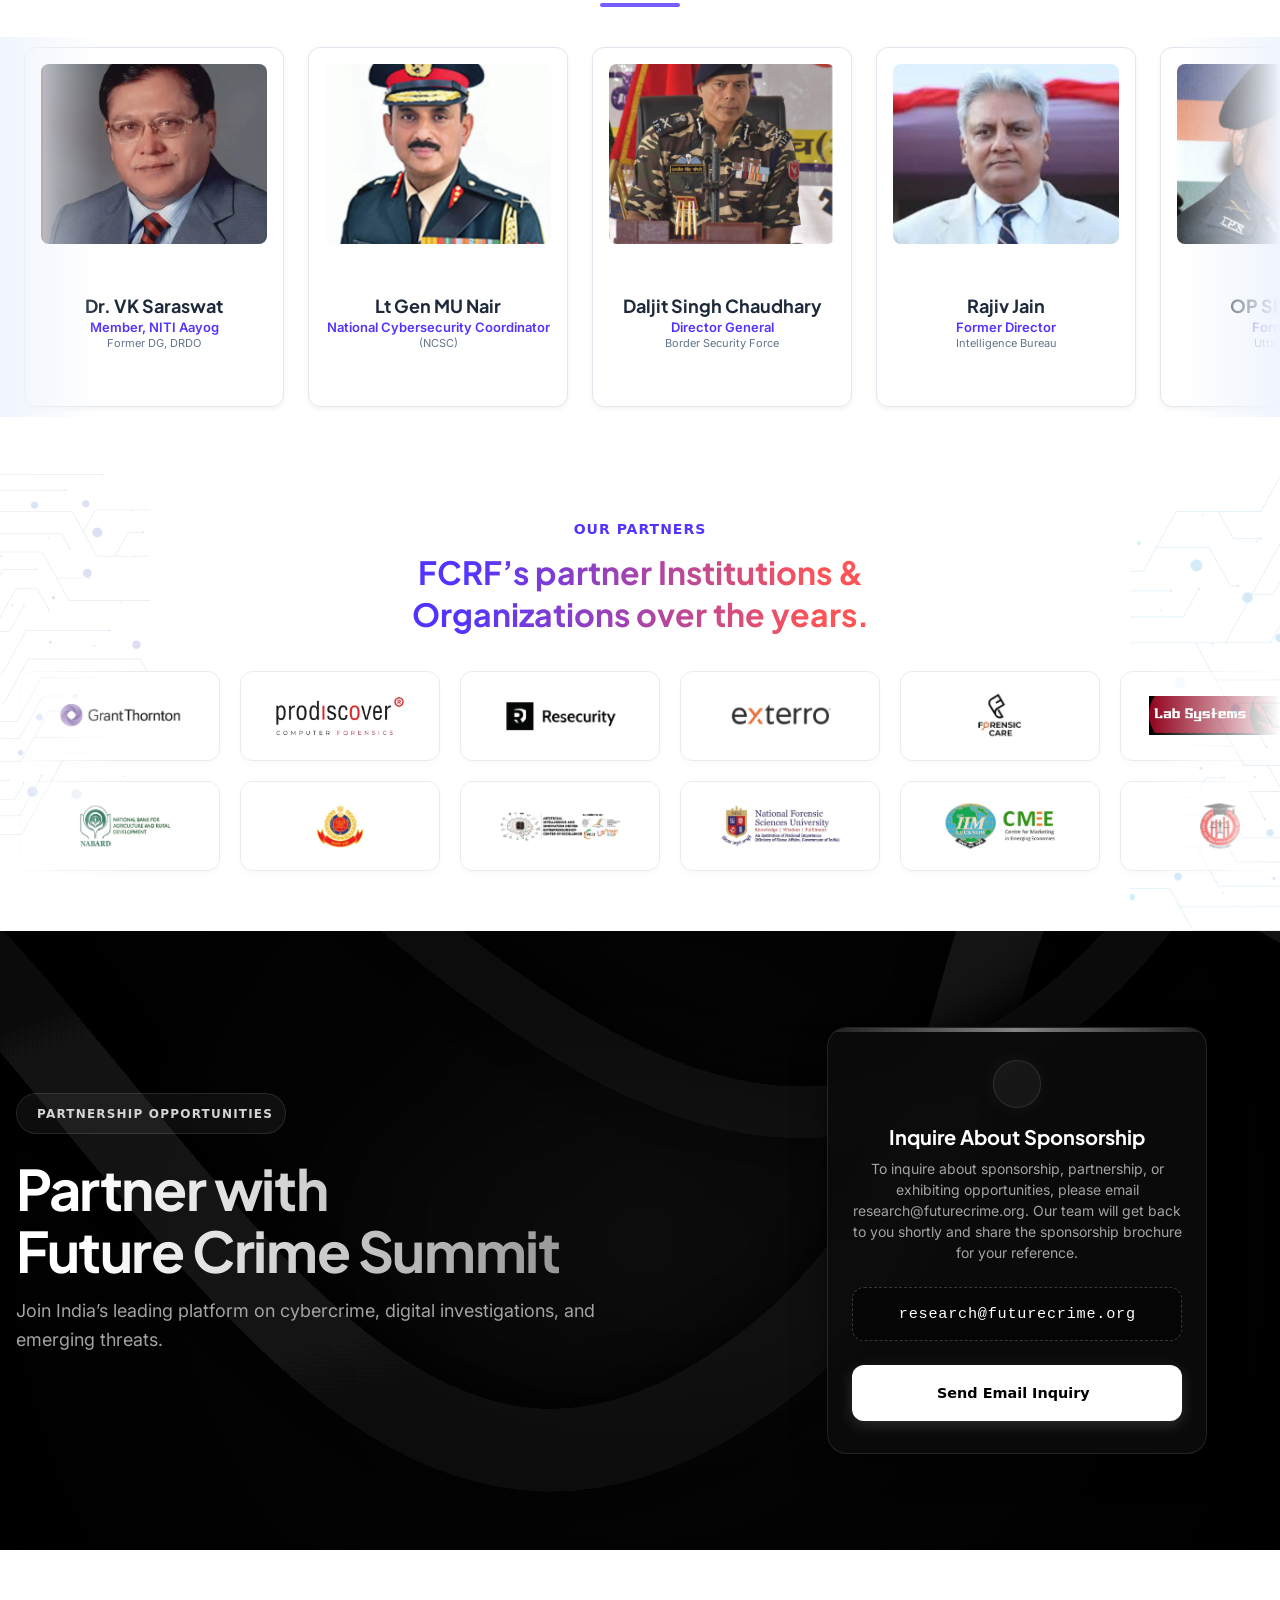
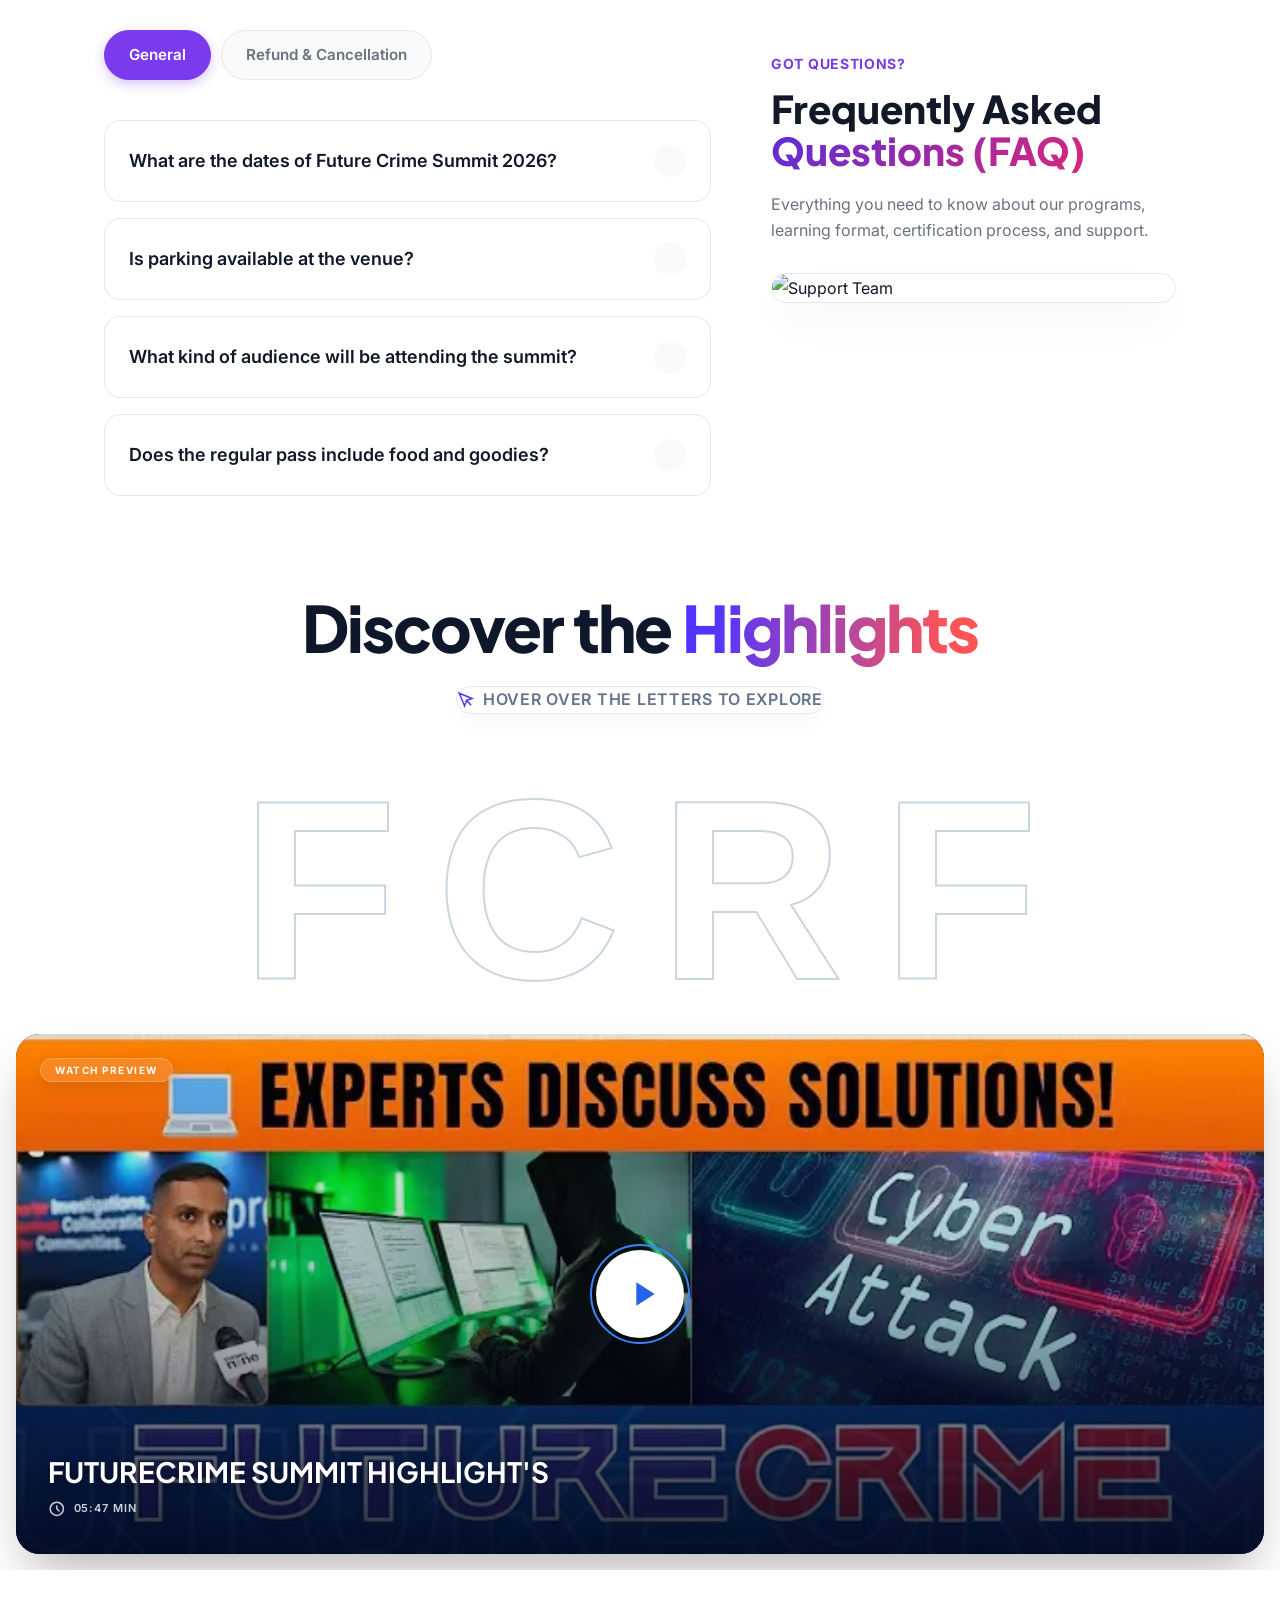
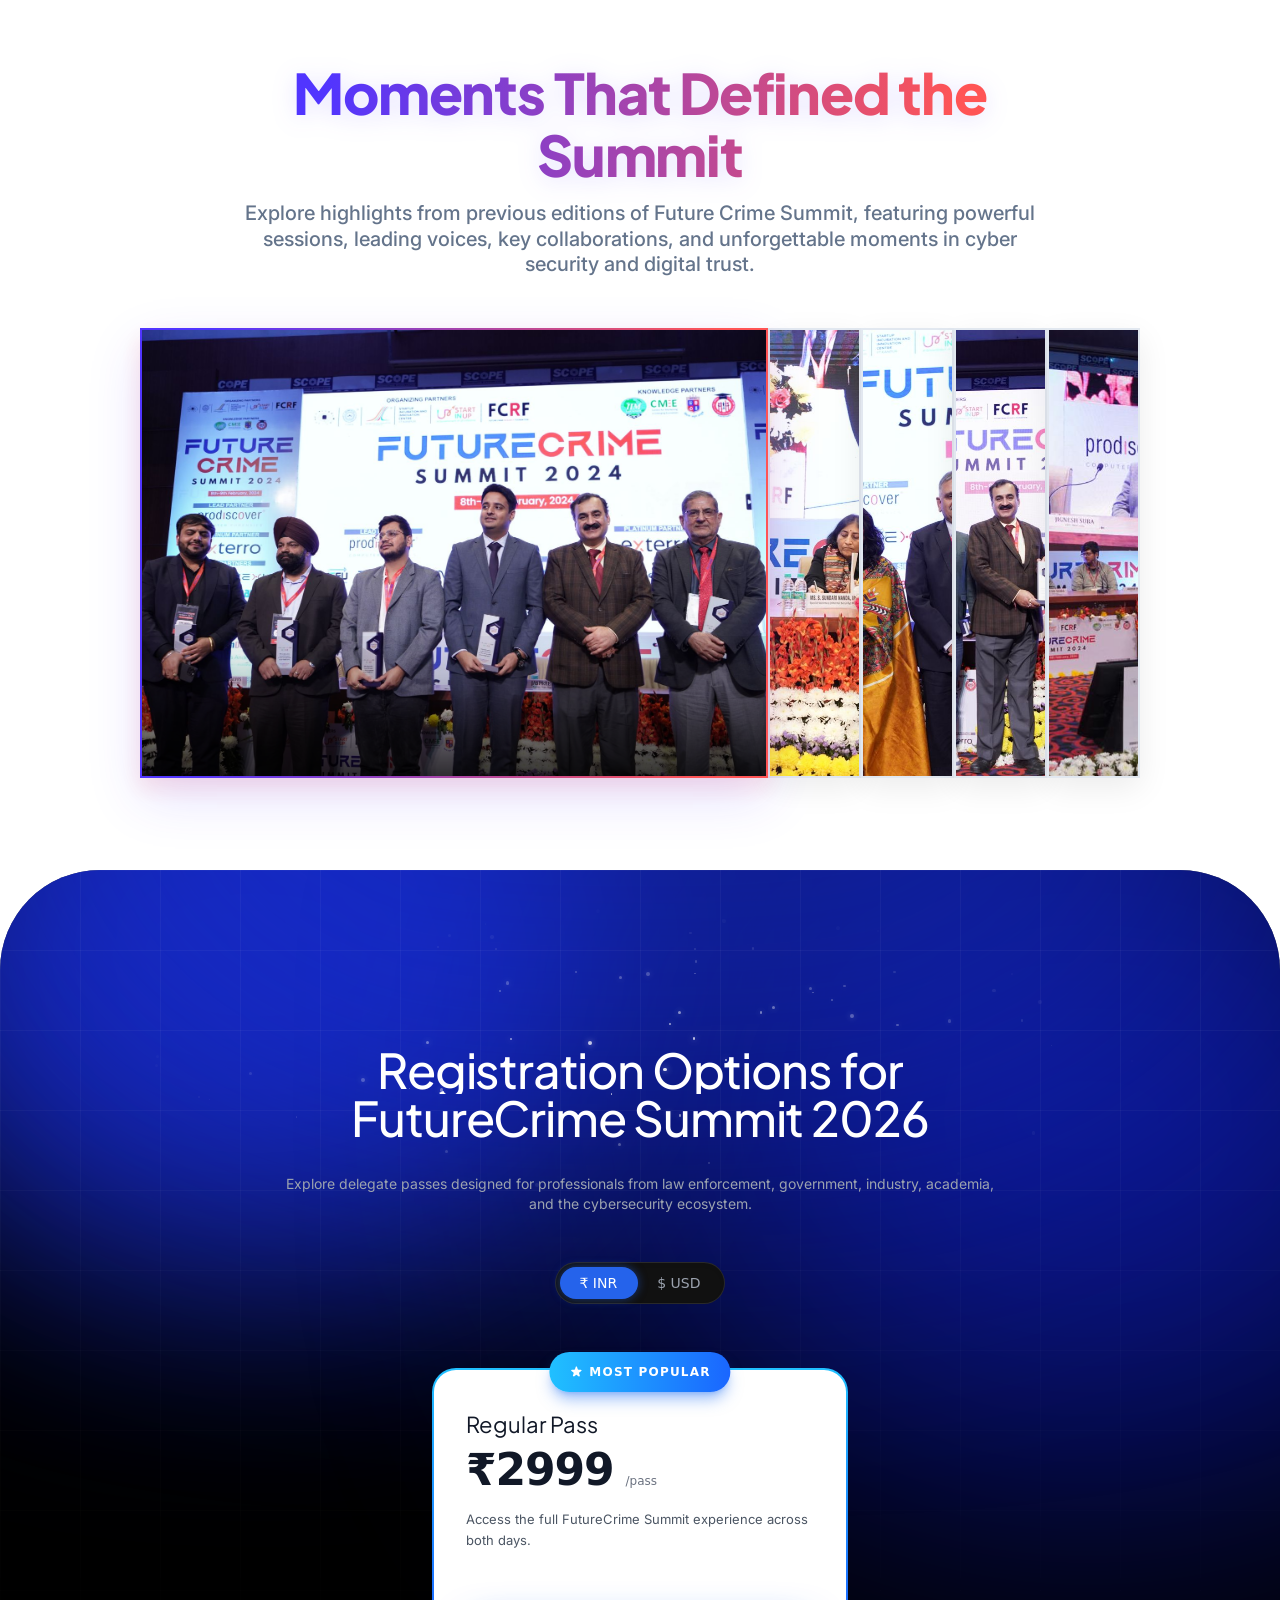
==== commit fb6d304b: "updated link" ====
--- a/index.html
+++ b/index.html
@@ -2341,7 +2341,7 @@
   >
     <!-- View Agenda -->
     <a
-        href="https://summit.futurecrime.org/fcrf-hackathon/index"
+        href="https://summit.futurecrime.org/fcrf-hackathon-certificate/index"
       class="fcs26-action-dock__link"
       target="_blank"
       rel="noopener noreferrer">
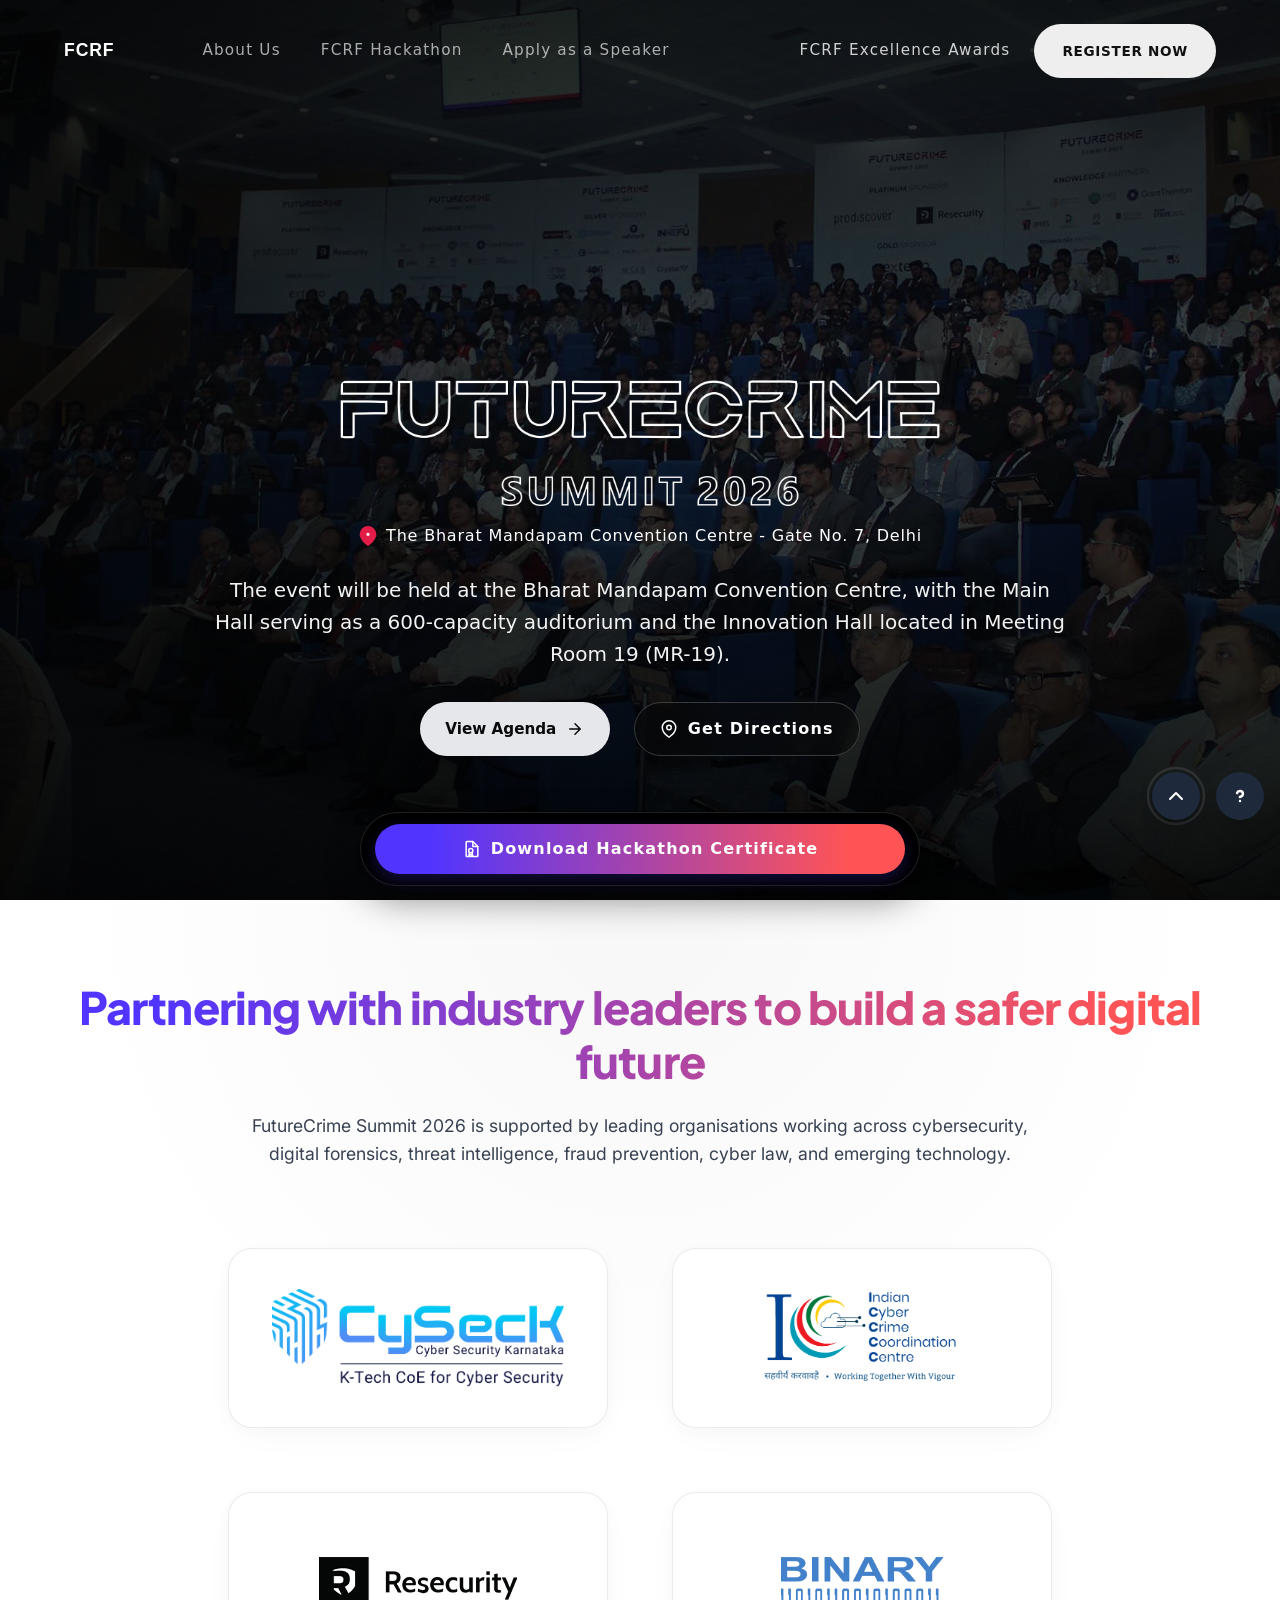
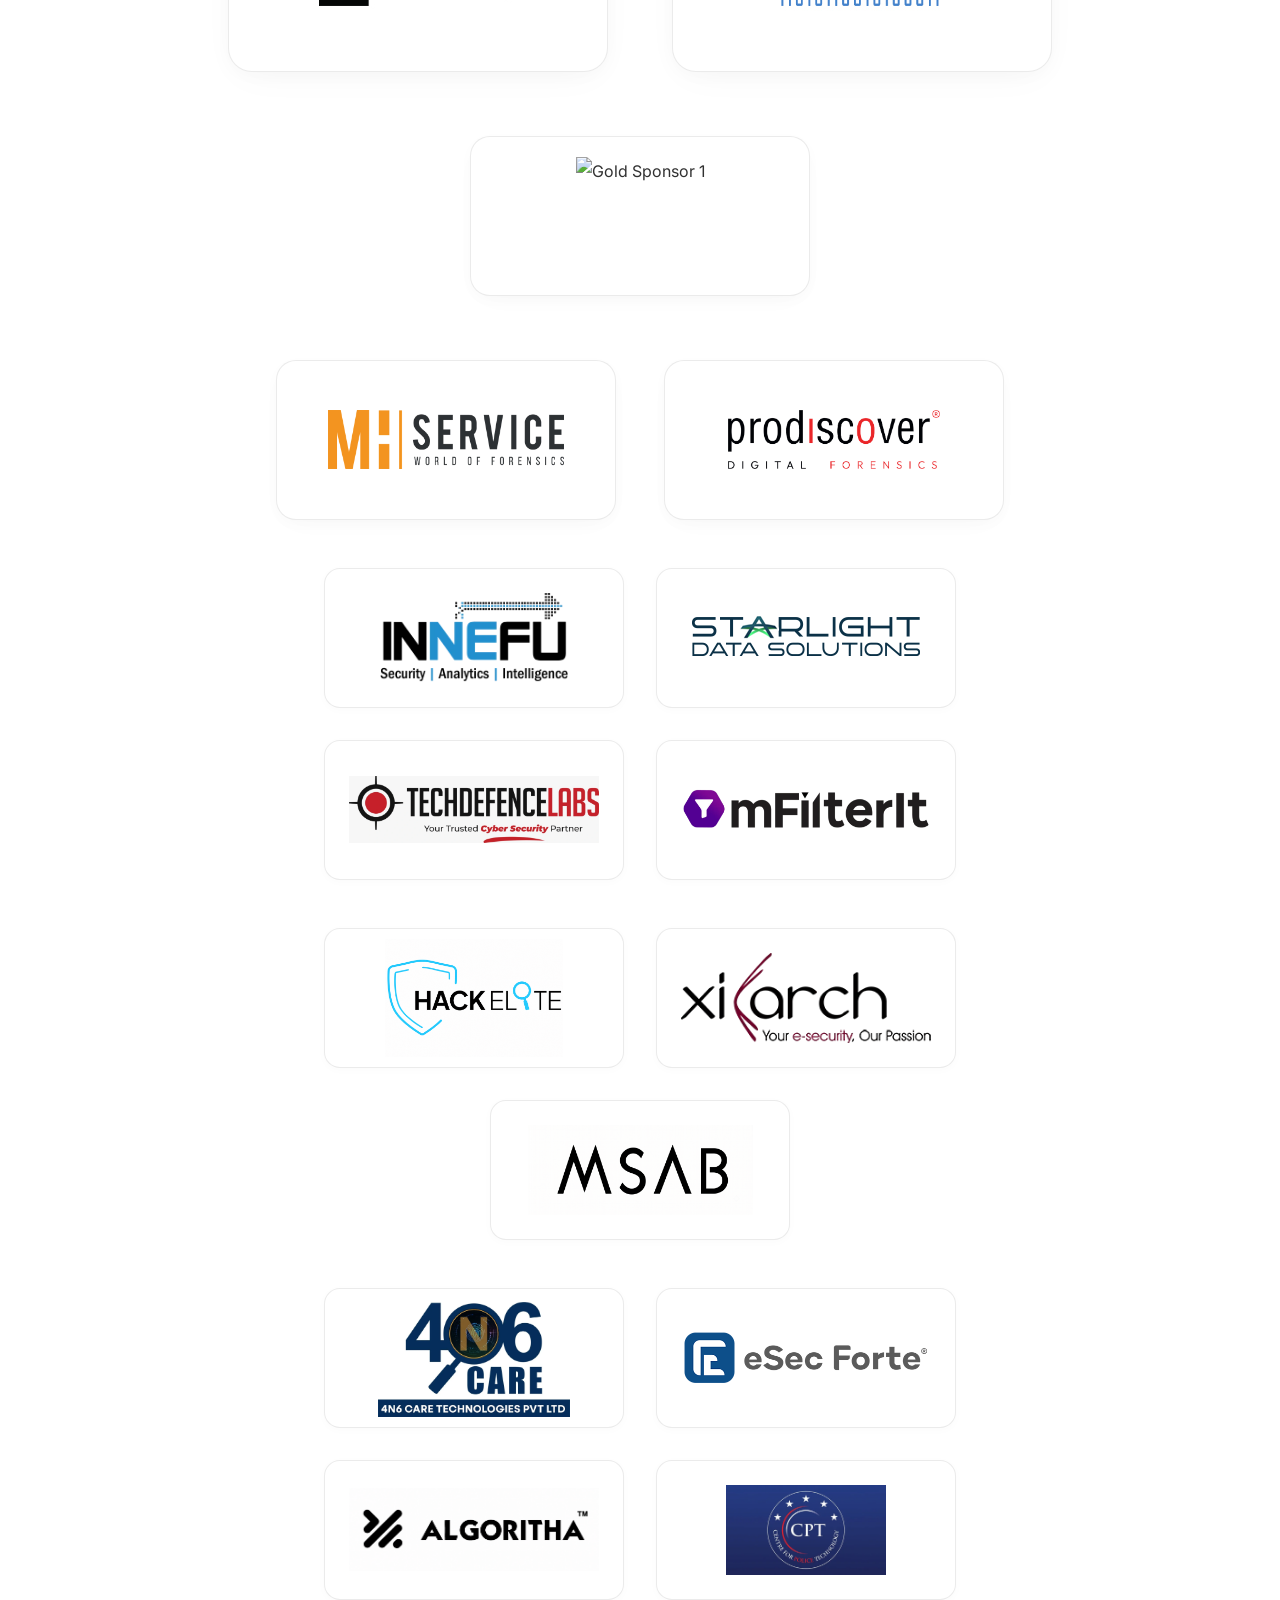
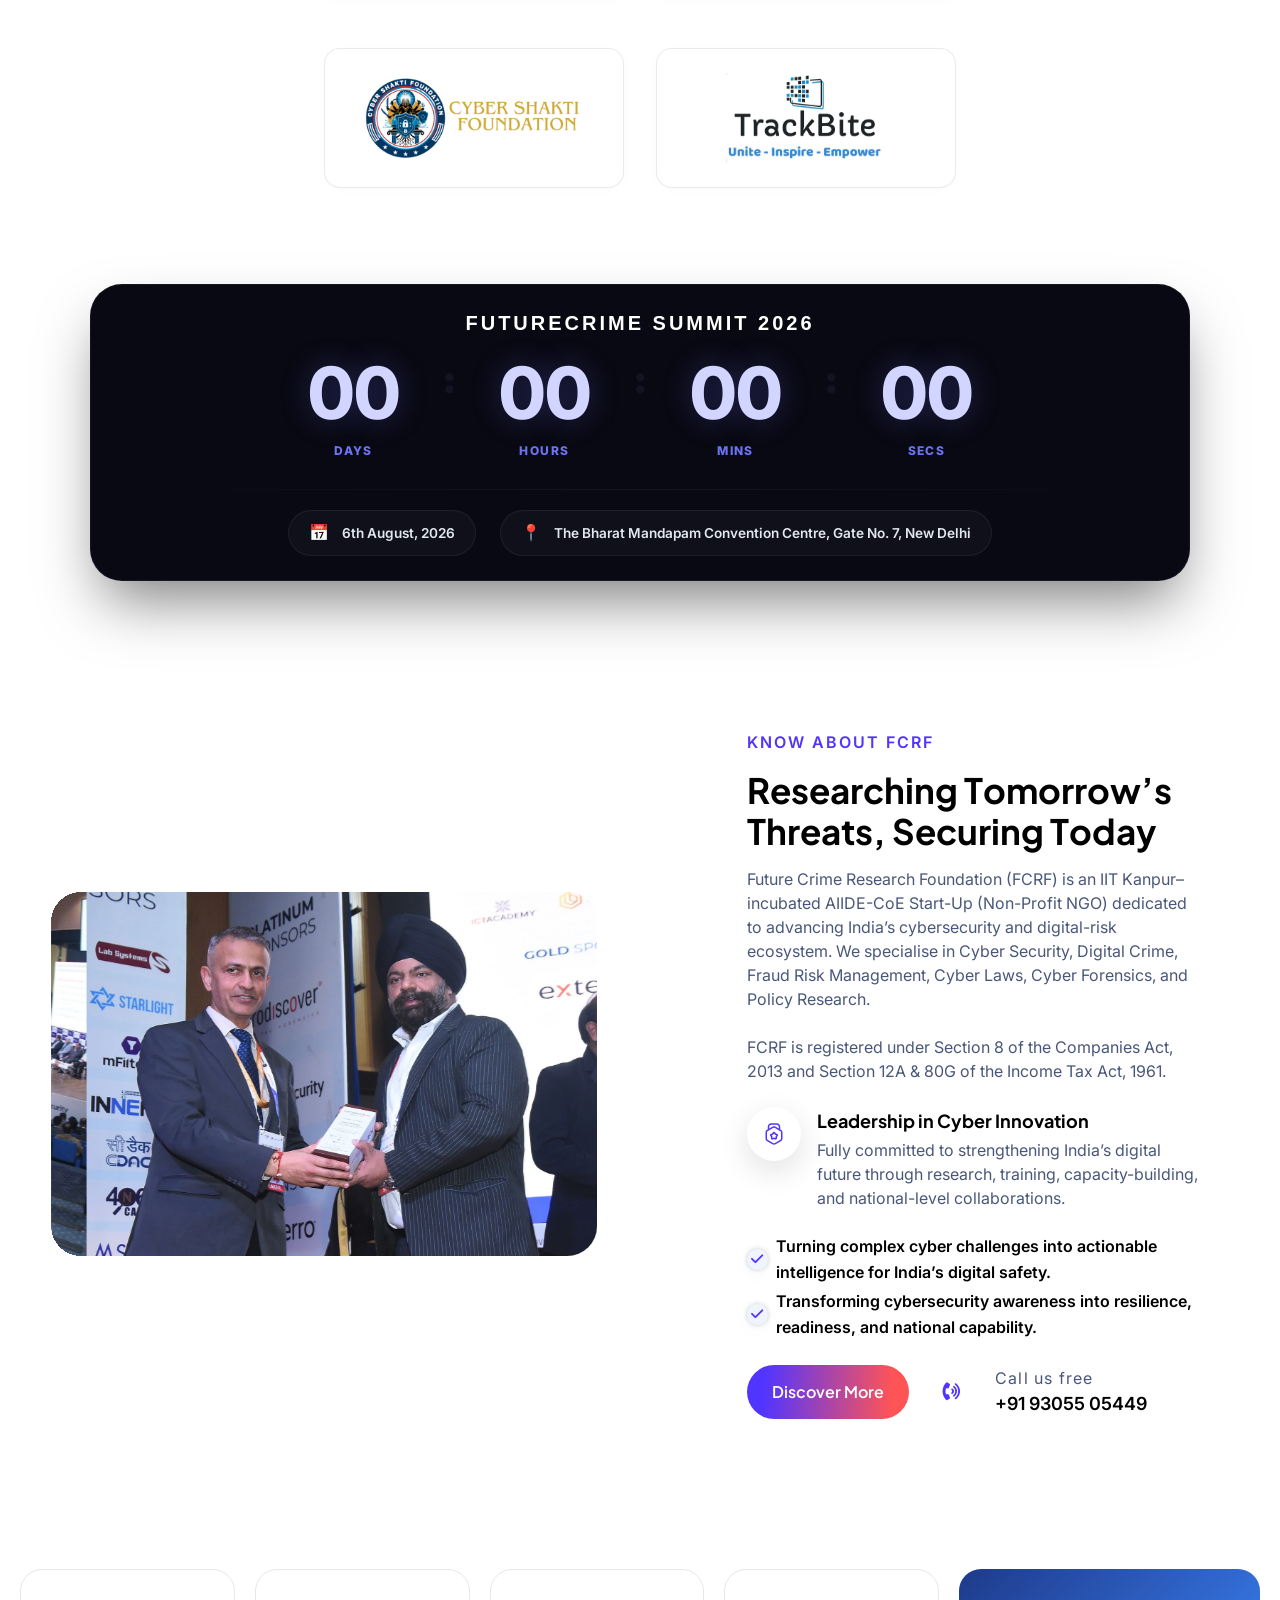
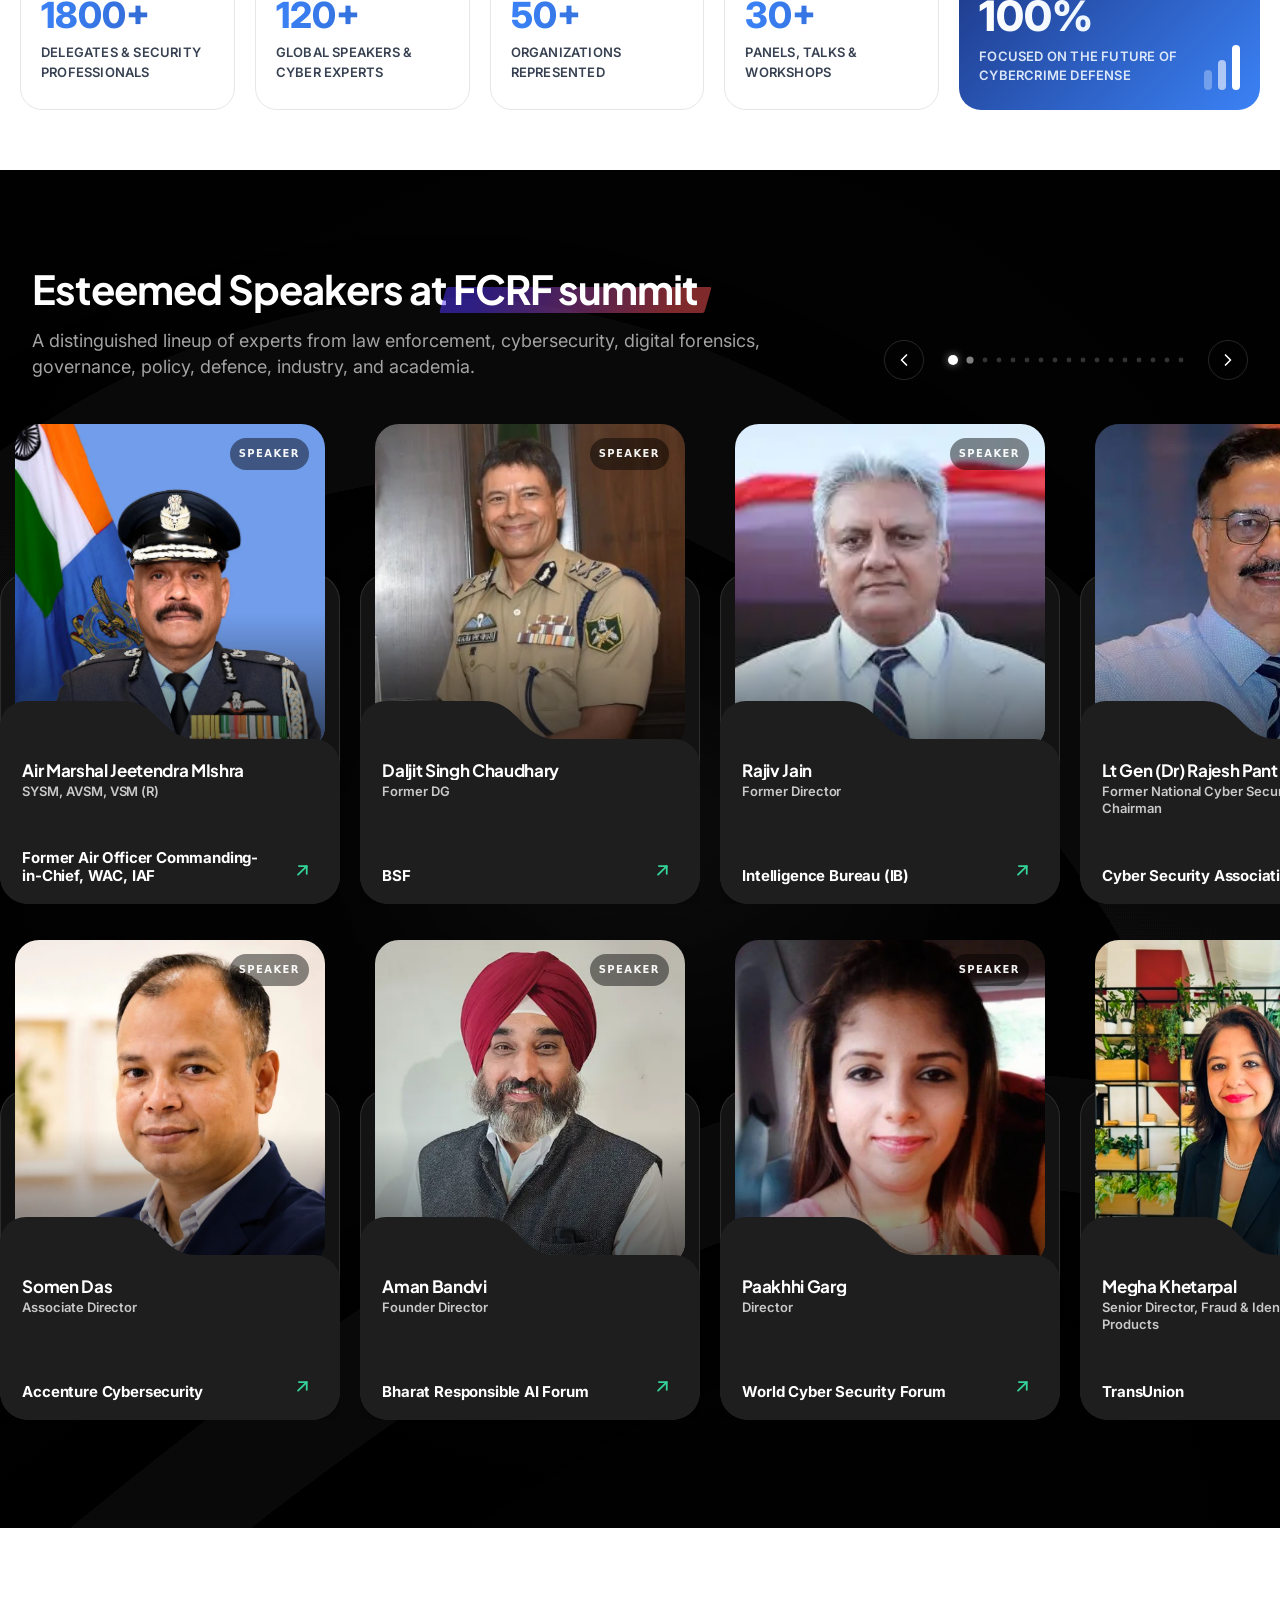
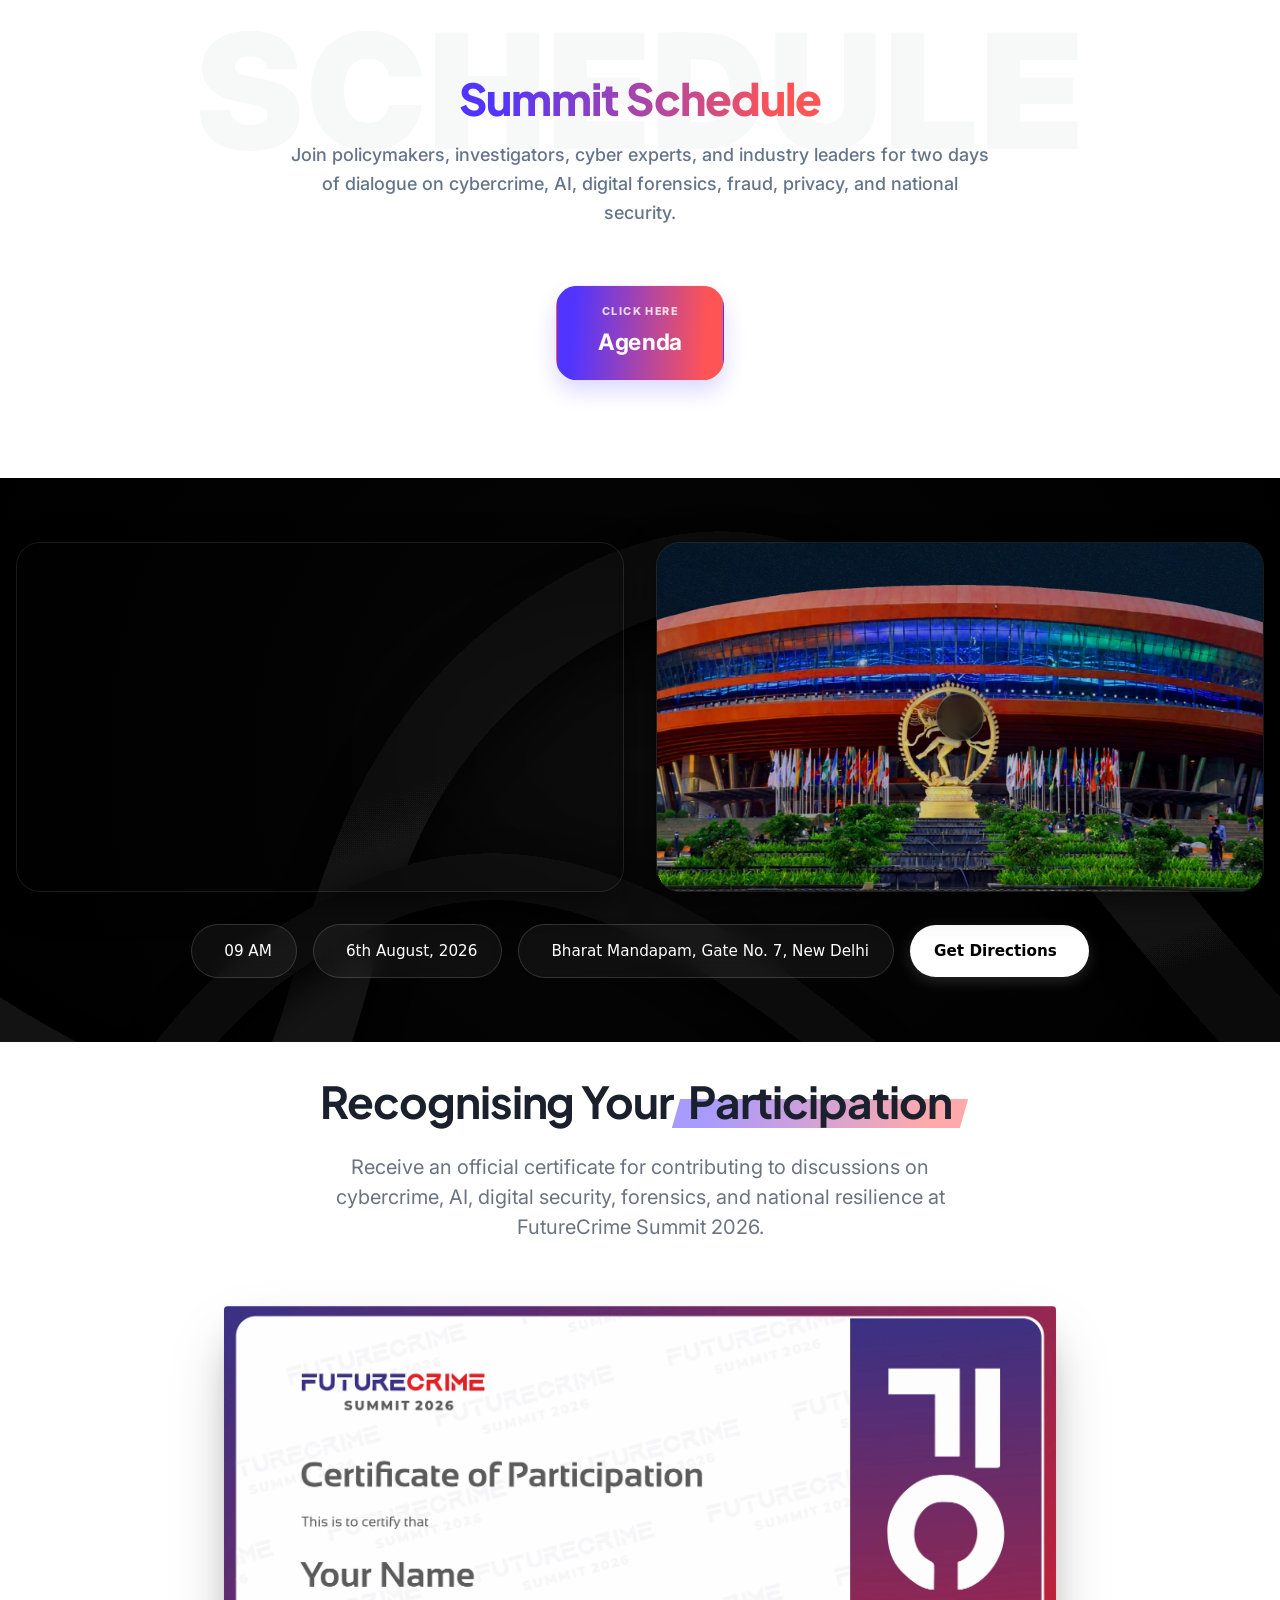
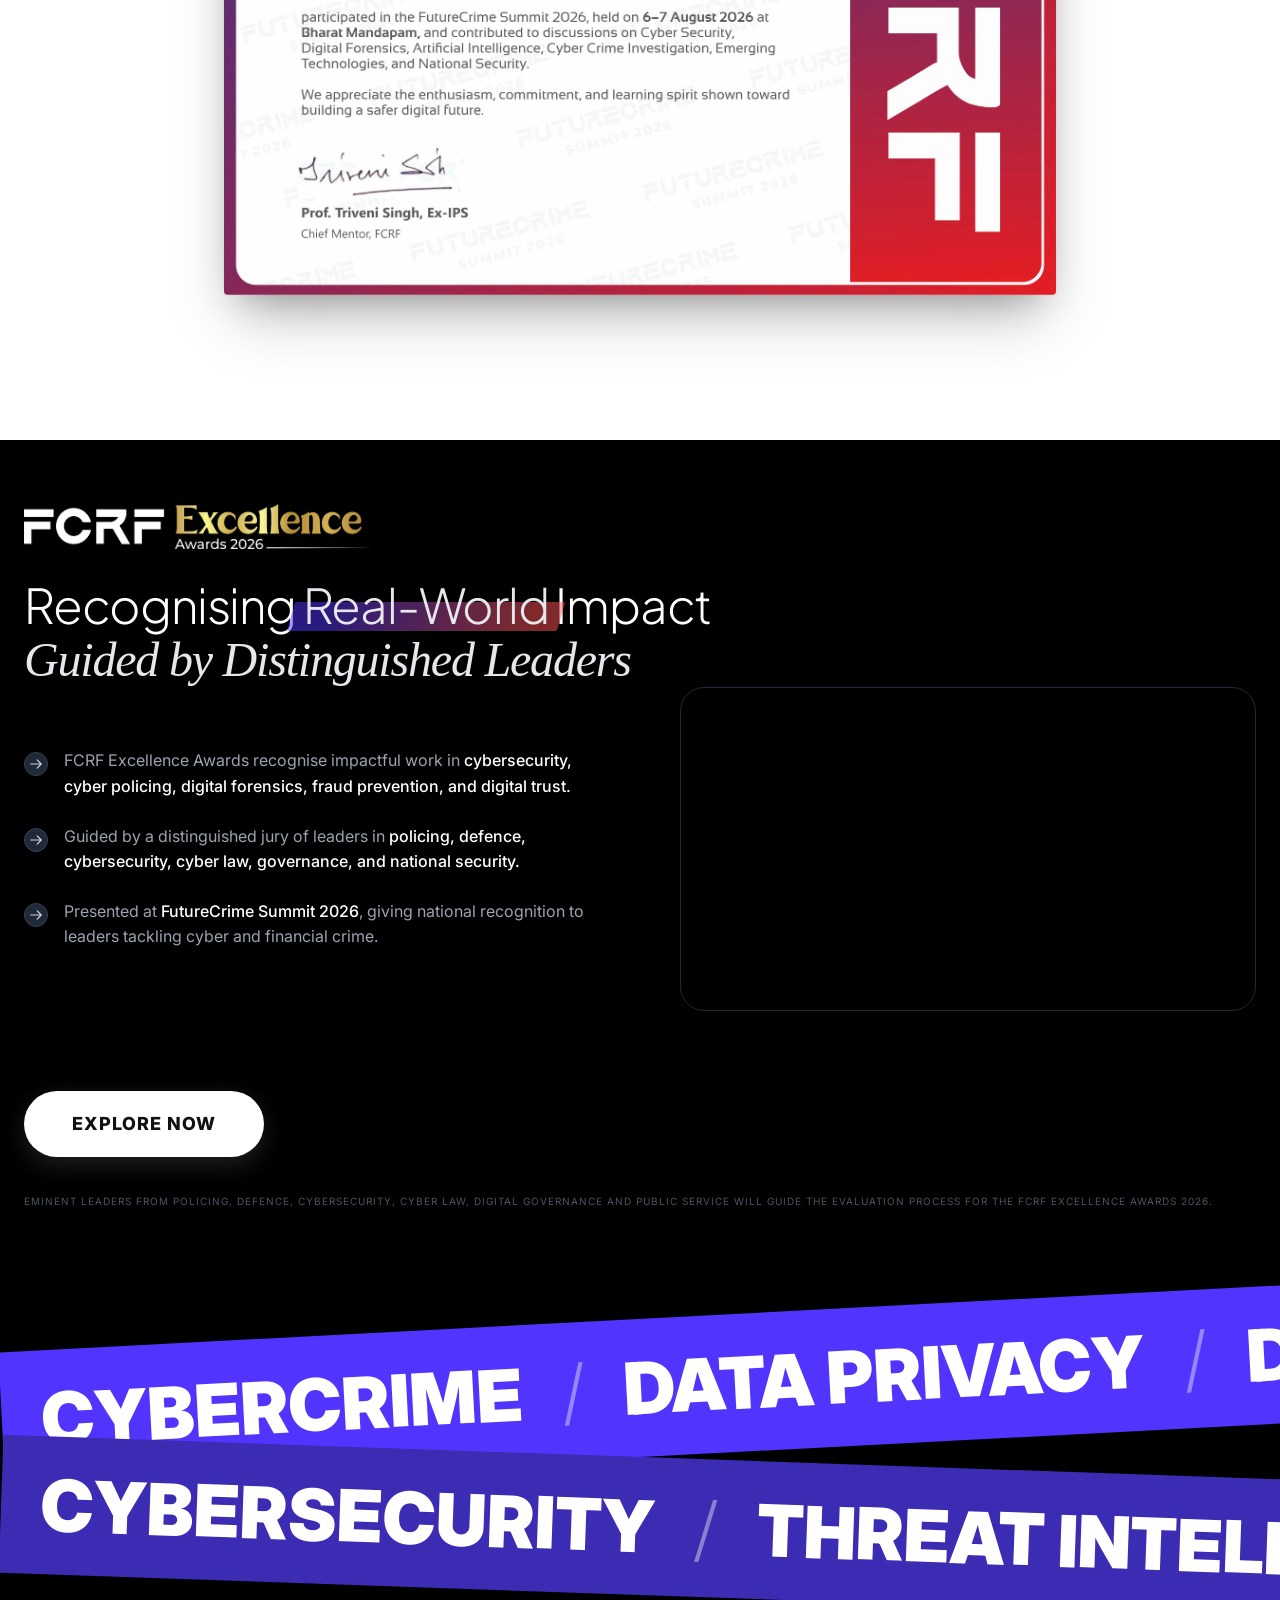
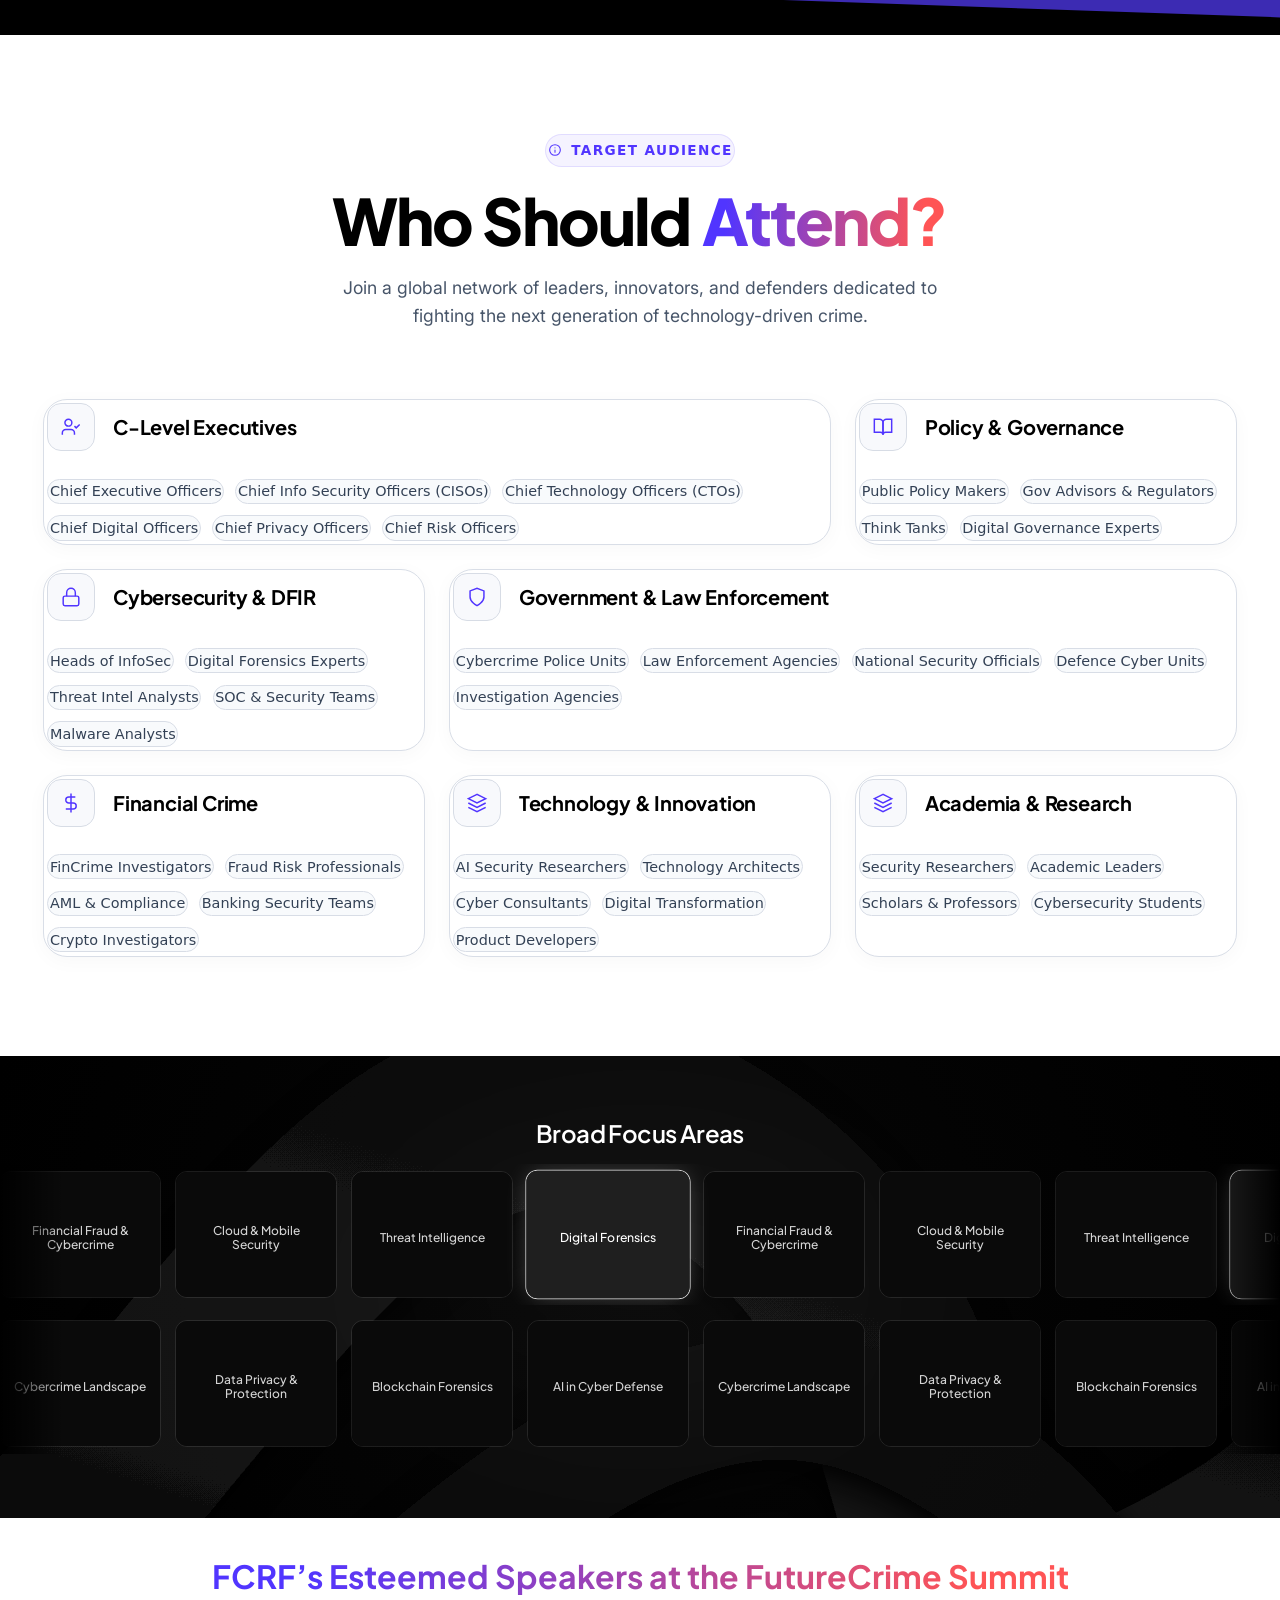
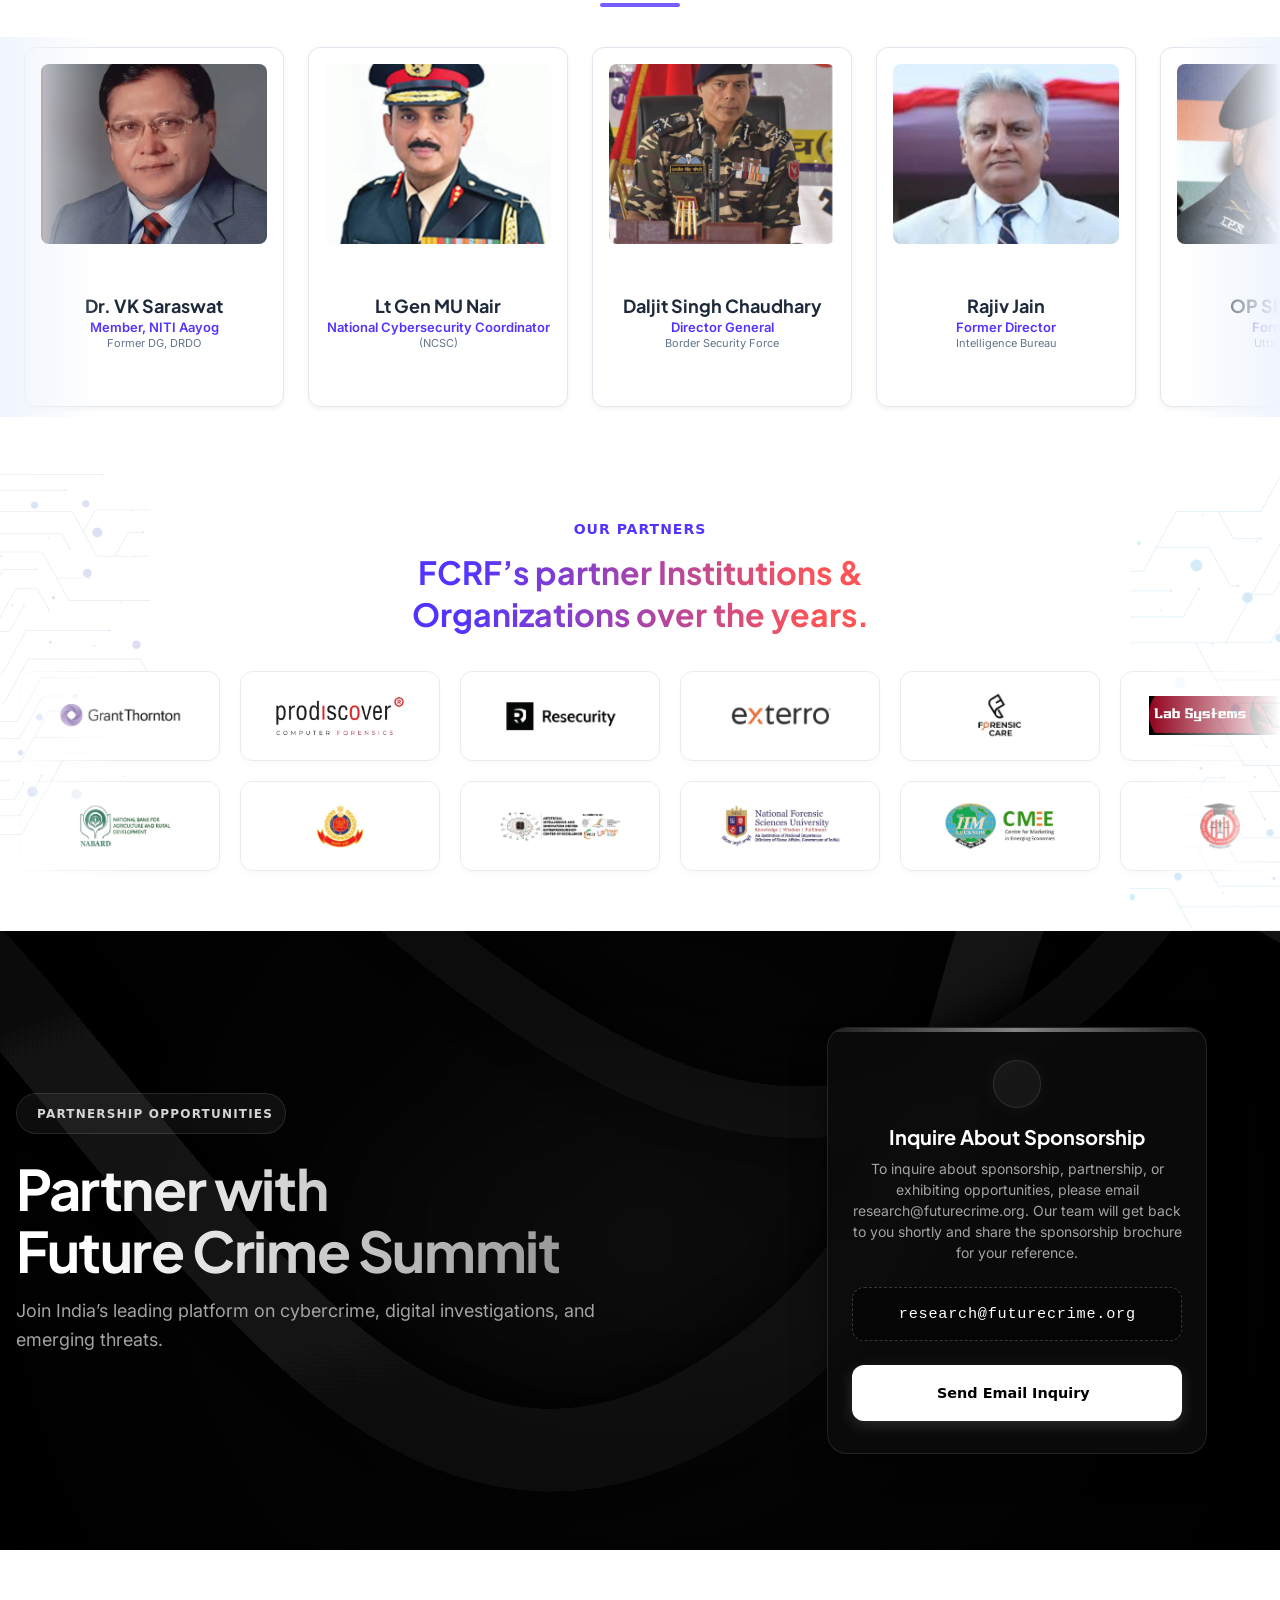
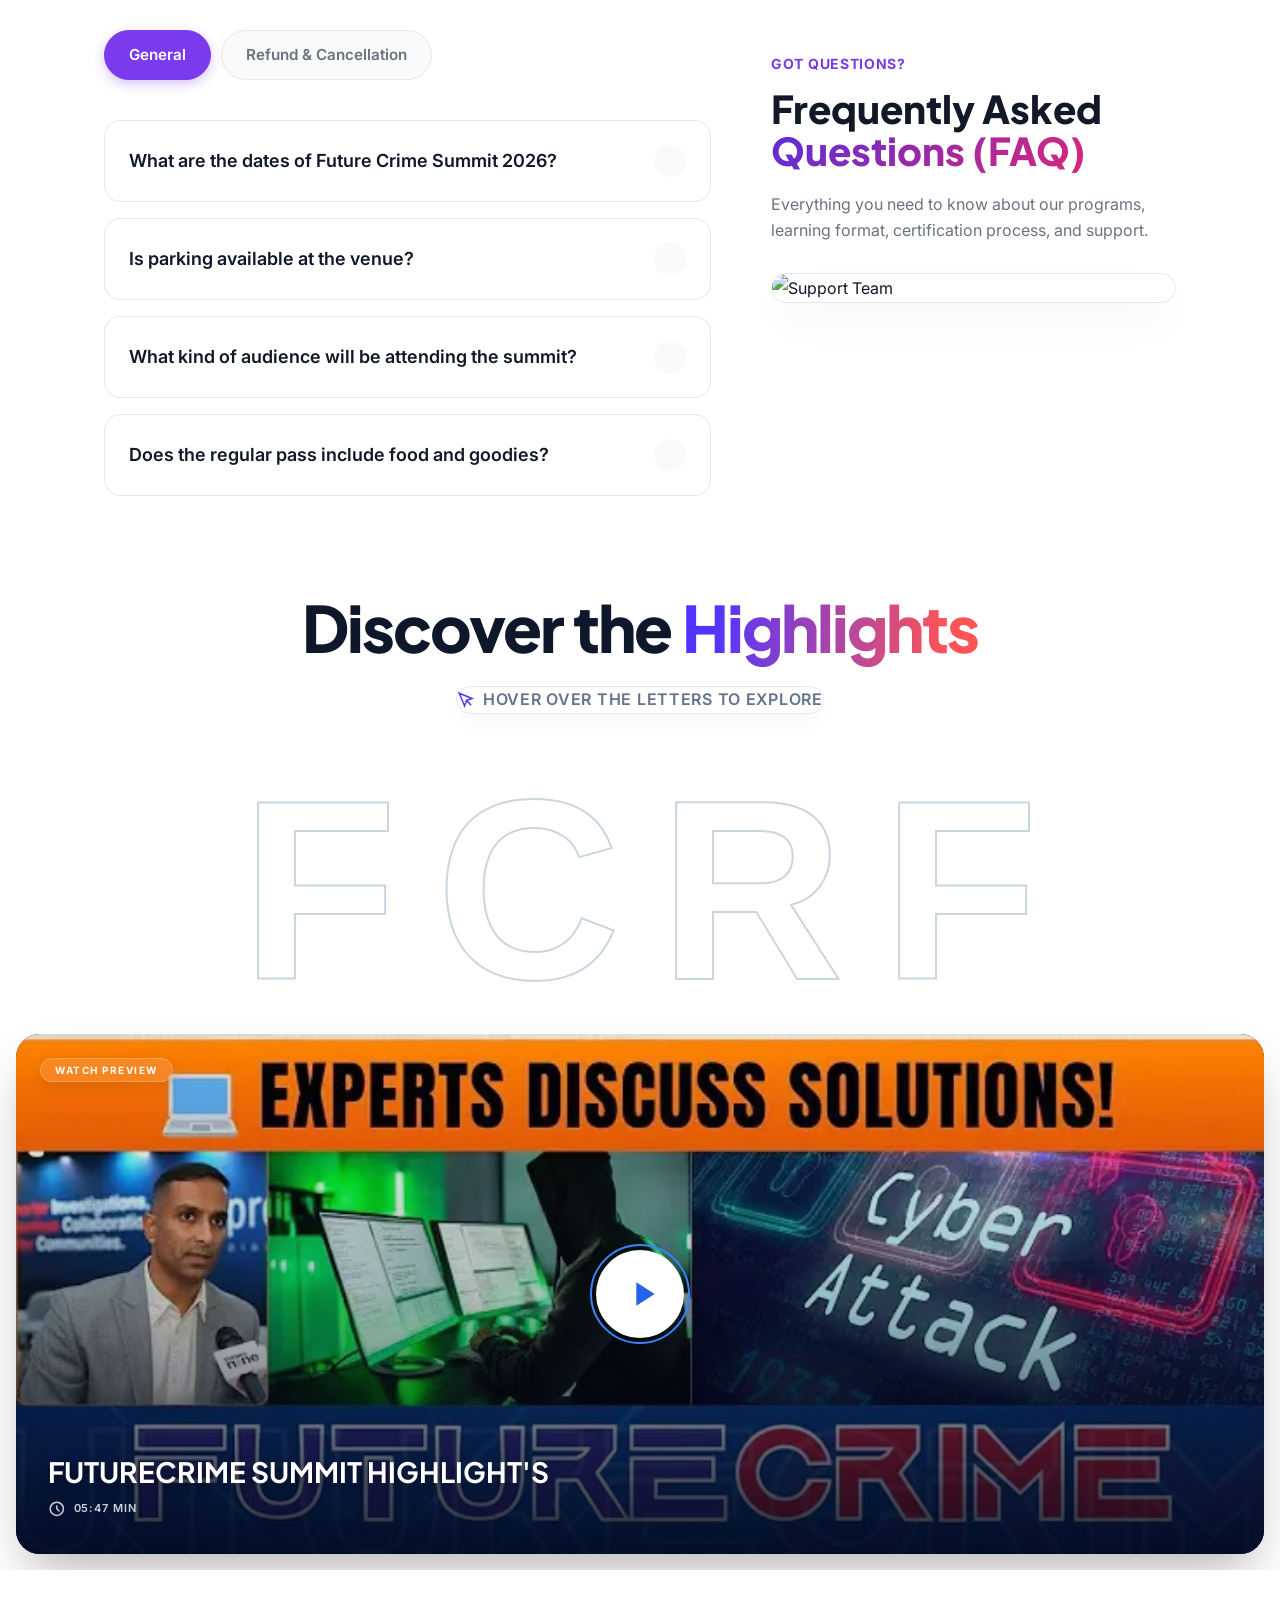
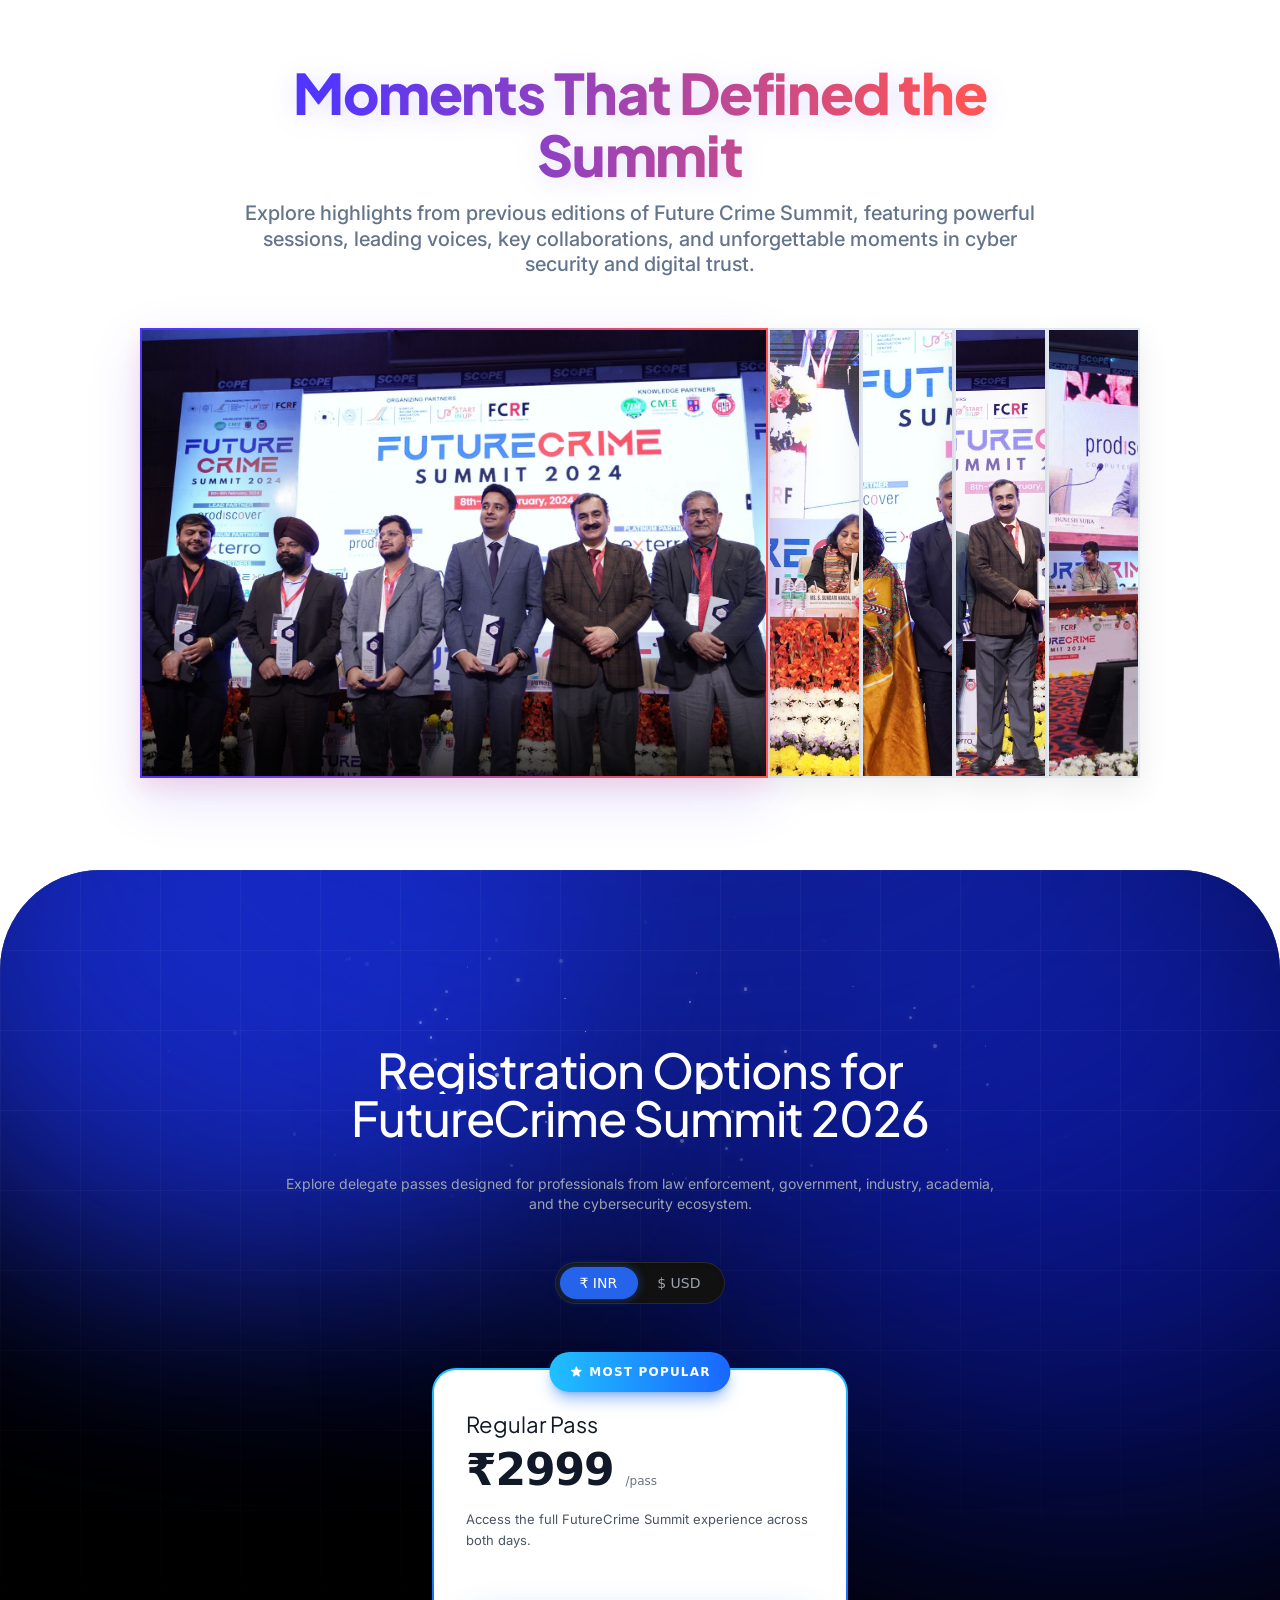
==== commit ada41674: "Added new link" ====
--- a/index.html
+++ b/index.html
@@ -84,27 +84,27 @@
     <!--<< Favcion >>-->
     <!-- <link rel="shortcut icon" href="assets/img/logo/favs.jpeg"> -->
     <!--<< Bootstrap min.css >>-->
-    <link rel="stylesheet" href="assets/css/bootstrap.min.css?v=1.0.52">
+    <link rel="stylesheet" href="assets/css/bootstrap.min.css?v=1.0.51">
     <!--<< All Min Css >>-->
-    <link rel="stylesheet" href="assets/css/all.min.css?v=1.0.52">
+    <link rel="stylesheet" href="assets/css/all.min.css?v=1.0.51">
     <!--<< Animate.css >>-->
-    <link rel="stylesheet" href="assets/css/animate.css?v=1.0.52">
+    <link rel="stylesheet" href="assets/css/animate.css?v=1.0.51">
     <!--<< Magnific Popup.css >>-->
-    <link rel="stylesheet" href="assets/css/magnific-popup.css?v=1.0.52">
+    <link rel="stylesheet" href="assets/css/magnific-popup.css?v=1.0.51">
     <!--<< MeanMenu.css >>-->
-    <link rel="stylesheet" href="assets/css/meanmenu.css?v=1.0.52">
+    <link rel="stylesheet" href="assets/css/meanmenu.css?v=1.0.51">
     <!--<< Swiper Bundle.css >>-->
-    <link rel="stylesheet" href="assets/css/swiper-bundle.min.css?v=1.0.52">
+    <link rel="stylesheet" href="assets/css/swiper-bundle.min.css?v=1.0.51">
     <!--<< Nice Select.css >>-->
-    <link rel="stylesheet" href="assets/css/nice-select.css?v=1.0.52">
+    <link rel="stylesheet" href="assets/css/nice-select.css?v=1.0.51">
     <!--<< Main.css >>-->
-    <link rel="stylesheet" href="assets/css/main.css?v=1.0.52">
-
-    <link rel="stylesheet" href="assets/css/index-5.css?v=1.0.52">
-    <link rel="stylesheet" href="assets/css/animation-html-5.css?v=1.0.52">
-    <link rel="stylesheet" href="assets/css/summit.css?v=1.0.52">
-    <link rel="stylesheet" href="assets/css/new-form.css?v=1.0.52">
-    <link rel="stylesheet" href="assets/css/new-footer.css?v=1.0.52">
+    <link rel="stylesheet" href="assets/css/main.css?v=1.0.51">
+
+    <link rel="stylesheet" href="assets/css/index-5.css?v=1.0.51">
+    <link rel="stylesheet" href="assets/css/animation-html-5.css?v=1.0.51">
+    <link rel="stylesheet" href="assets/css/summit.css?v=1.0.51">
+    <link rel="stylesheet" href="assets/css/new-form.css?v=1.0.51">
+    <link rel="stylesheet" href="assets/css/new-footer.css?v=1.0.51">
 
     <link href="https://fonts.cdnfonts.com/css/aquire" rel="stylesheet">
     <script src="https://unpkg.com/lucide@latest"></script>
@@ -2390,47 +2390,47 @@
 
 
    <!--<< All JS Plugins >>-->
-<script src="assets/js/jquery-3.7.1.min.js?v=1.0.52"></script>
+<script src="assets/js/jquery-3.7.1.min.js?v=1.0.51"></script>
 <!--<< Viewport Js >>-->
-<script src="assets/js/viewport.jquery.js?v=1.0.52"></script>
+<script src="assets/js/viewport.jquery.js?v=1.0.51"></script>
 <!--<< Bootstrap Js >>-->
-<script src="assets/js/bootstrap.bundle.min.js?v=1.0.52"></script>
+<script src="assets/js/bootstrap.bundle.min.js?v=1.0.51"></script>
 <!--<< Nice Select Js >>-->
-<script src="assets/js/jquery.nice-select.min.js?v=1.0.52"></script>
+<script src="assets/js/jquery.nice-select.min.js?v=1.0.51"></script>
 <!--<< Waypoints Js >>-->
-<script src="assets/js/jquery.waypoints.js?v=1.0.52"></script>
+<script src="assets/js/jquery.waypoints.js?v=1.0.51"></script>
 <!--<< Counterup Js >>-->
-<script src="assets/js/jquery.counterup.min.js?v=1.0.52"></script>
+<script src="assets/js/jquery.counterup.min.js?v=1.0.51"></script>
 <!--<< Swiper Slider Js >>-->
-<script src="assets/js/swiper-bundle.min.js?v=1.0.52"></script>
+<script src="assets/js/swiper-bundle.min.js?v=1.0.51"></script>
 <!--<< MeanMenu Js >>-->
-<script src="assets/js/jquery.meanmenu.min.js?v=1.0.52"></script>
+<script src="assets/js/jquery.meanmenu.min.js?v=1.0.51"></script>
 <!--<< Magnific Popup Js >>-->
-<script src="assets/js/jquery.magnific-popup.min.js?v=1.0.52"></script>
+<script src="assets/js/jquery.magnific-popup.min.js?v=1.0.51"></script>
 
 <script src="https://unpkg.com/@studio-freight/lenis@1.0.42/dist/lenis.min.js"></script>
 
 <script src="https://unpkg.com/lucide@latest"></script>
 
 <!--<< Wow Animation Js >>-->
-<script src="assets/js/wow.min.js?v=1.0.52"></script>
+<script src="assets/js/wow.min.js?v=1.0.51"></script>
 <!--<< Gsap Js >>-->
-<script src="assets/js/gsap.min.js?v=1.0.52"></script>
+<script src="assets/js/gsap.min.js?v=1.0.51"></script>
 <!--<< Lenis Js >>-->
-<script src="assets/js/lenis.min.js?v=1.0.52"></script>
+<script src="assets/js/lenis.min.js?v=1.0.51"></script>
 <!--<< ScrollSmoother Js >>-->
-<script src="assets/js/scrollSmoother.js?v=1.0.52"></script>
+<script src="assets/js/scrollSmoother.js?v=1.0.51"></script>
 <!--<< ScrollTrigger Js >>-->
-<script src="assets/js/ScrollTrigger.min.js?v=1.0.52"></script>
+<script src="assets/js/ScrollTrigger.min.js?v=1.0.51"></script>
 <!--<< Spalit Text Js >>-->
-<script src="assets/js/spilitext-gsap.js?v=1.0.52"></script>
+<script src="assets/js/spilitext-gsap.js?v=1.0.51"></script>
 <!--<< Vanilla Tilt Js >>-->
-<script src="assets/js/vanilla-tilt.min.js?v=1.0.52"></script>
+<script src="assets/js/vanilla-tilt.min.js?v=1.0.51"></script>
 <!--<< Main.js >>-->
-<script src="assets/js/main.js?v=1.0.52"></script>
-<script src="assets/js/summit.js?v=1.0.52"></script>
-
-<script src="assets/js/new-footer.js?v=1.0.52"></script>
+<script src="assets/js/main.js?v=1.0.51"></script>
+<script src="assets/js/summit.js?v=1.0.51"></script>
+
+<script src="assets/js/new-footer.js?v=1.0.51"></script>
 
 
     <script>
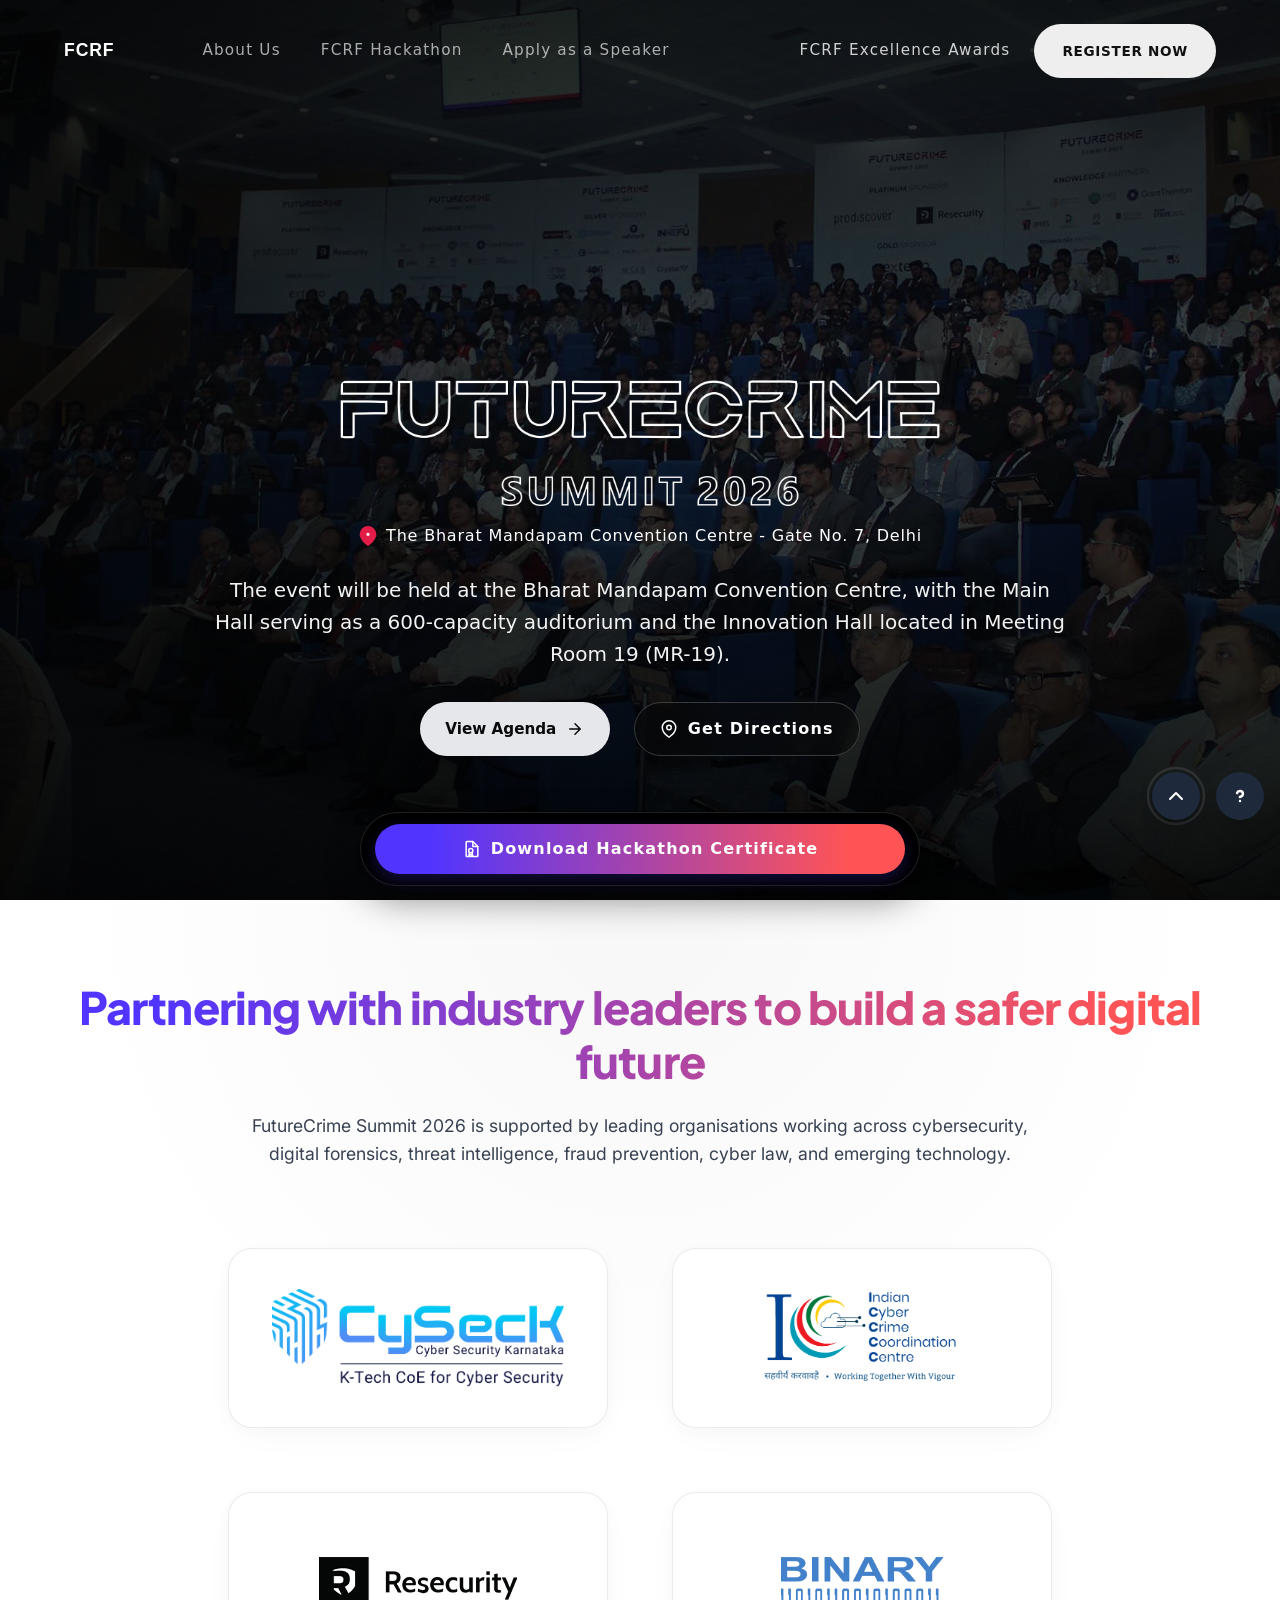
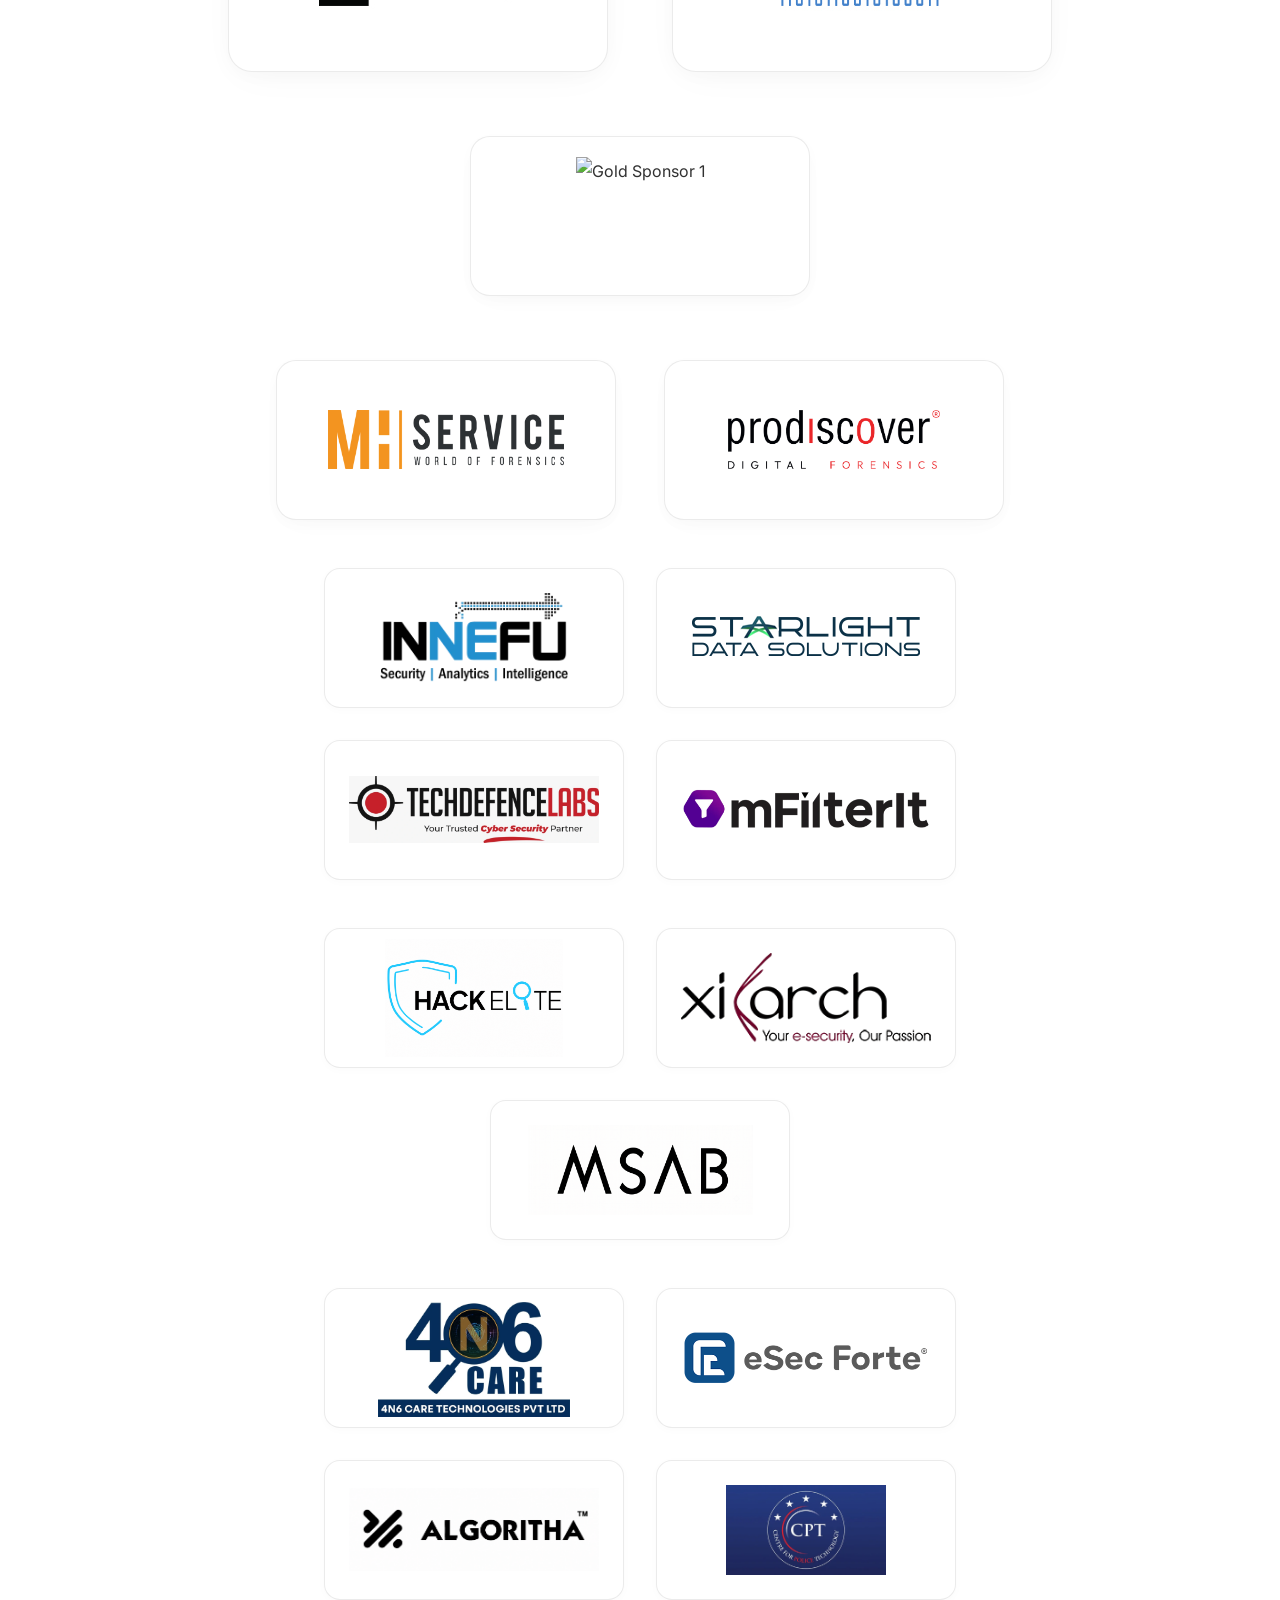
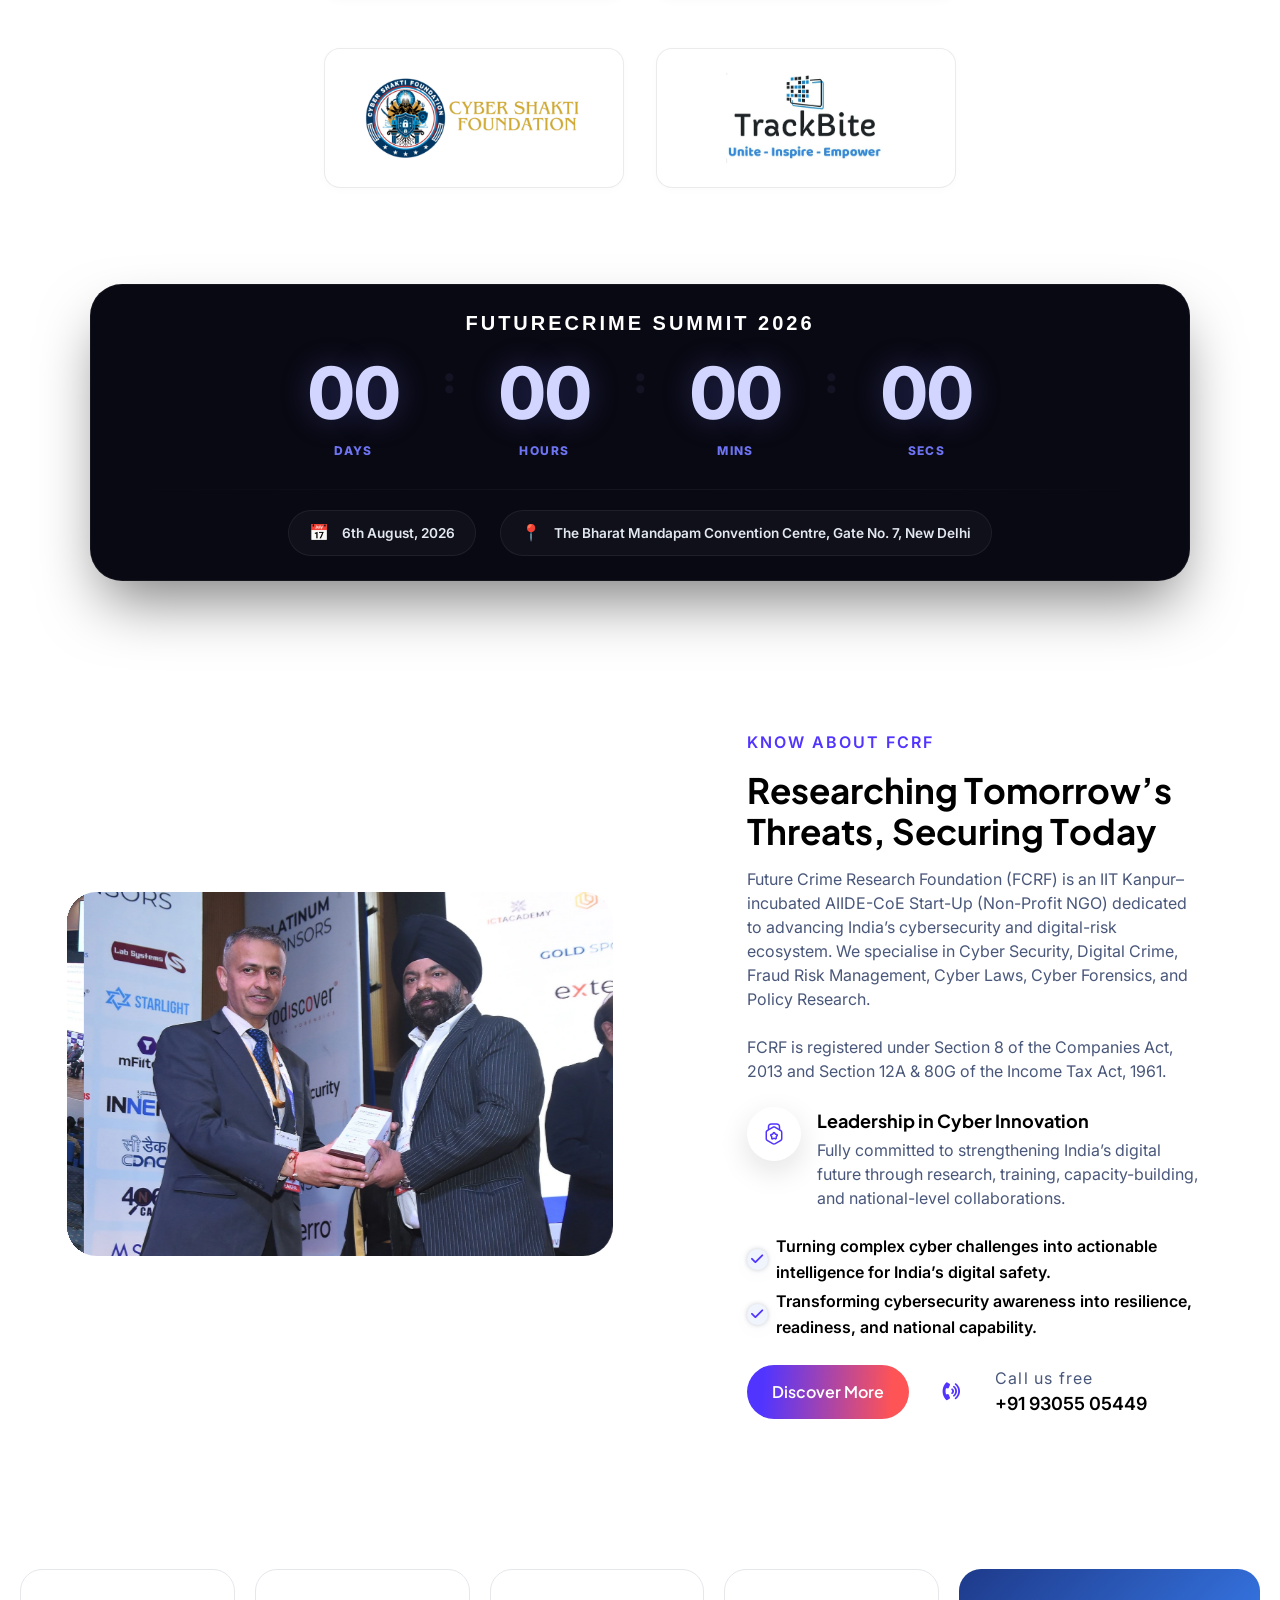
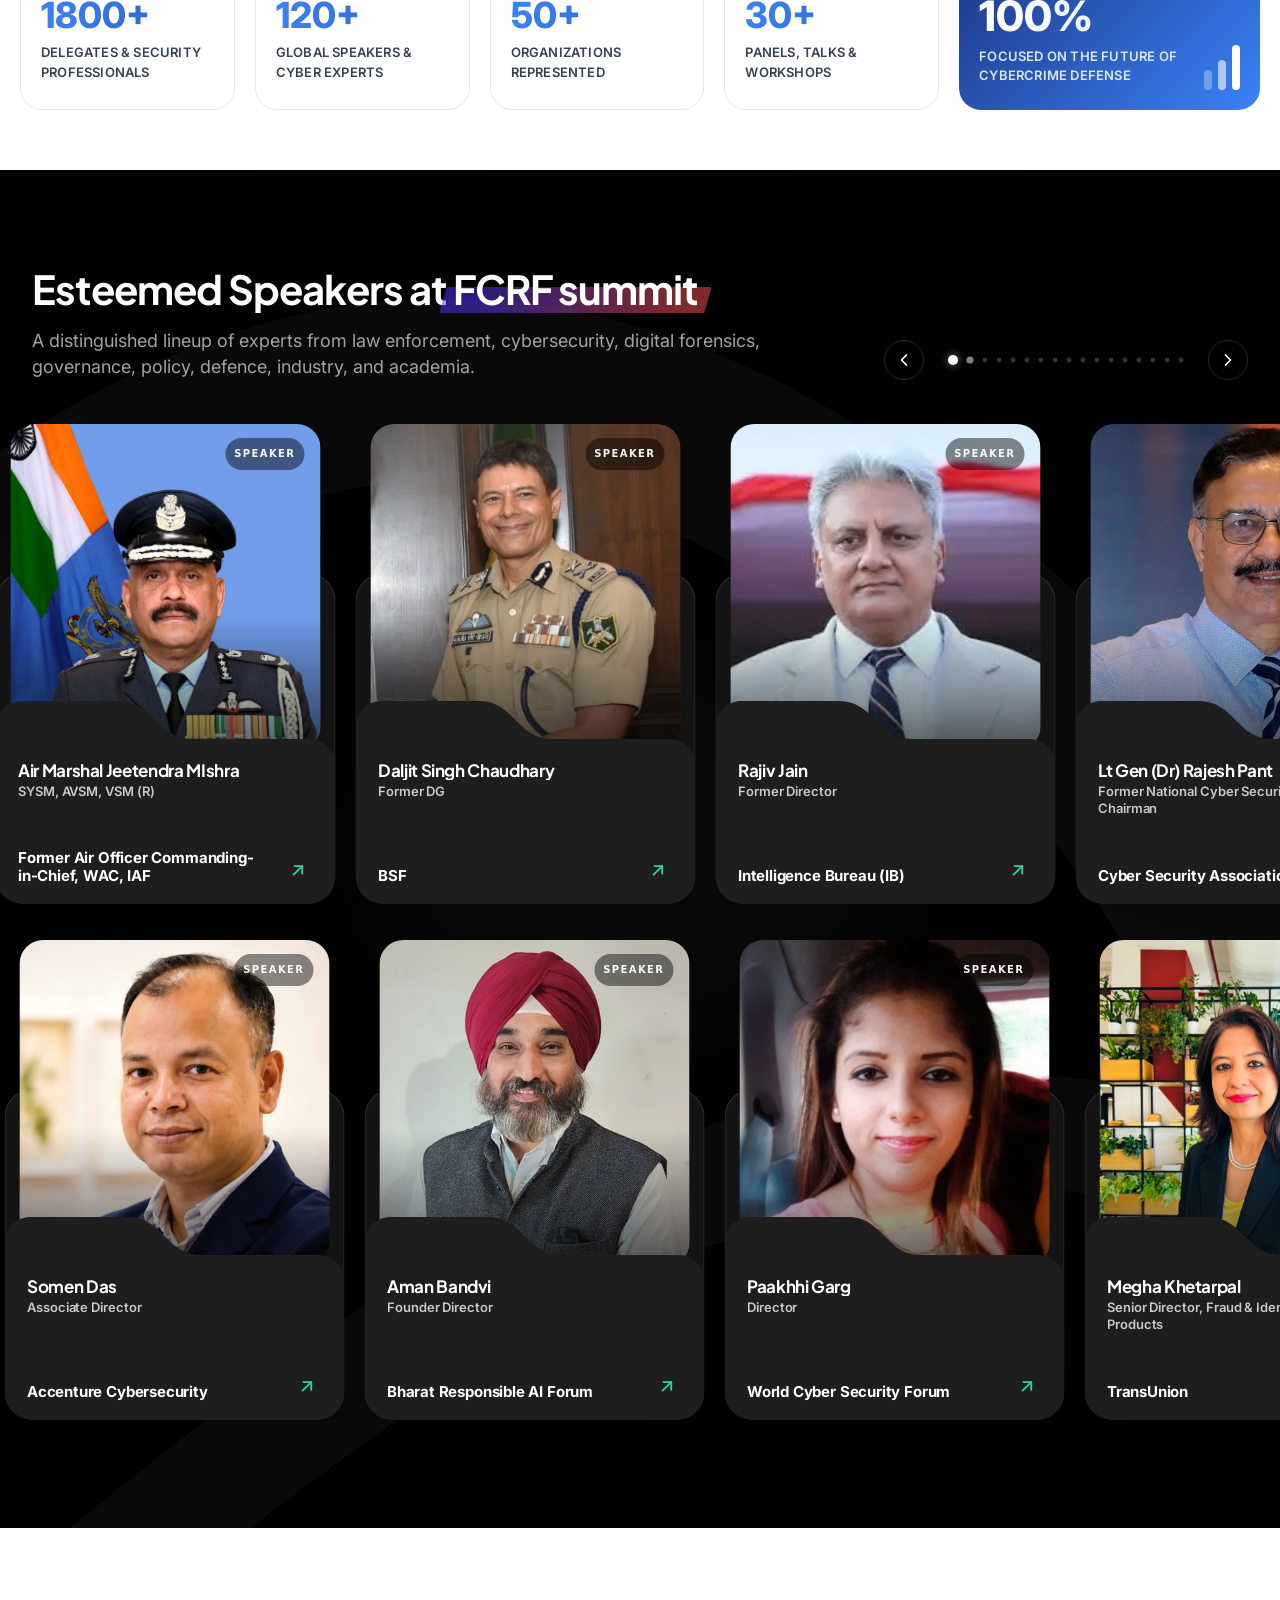
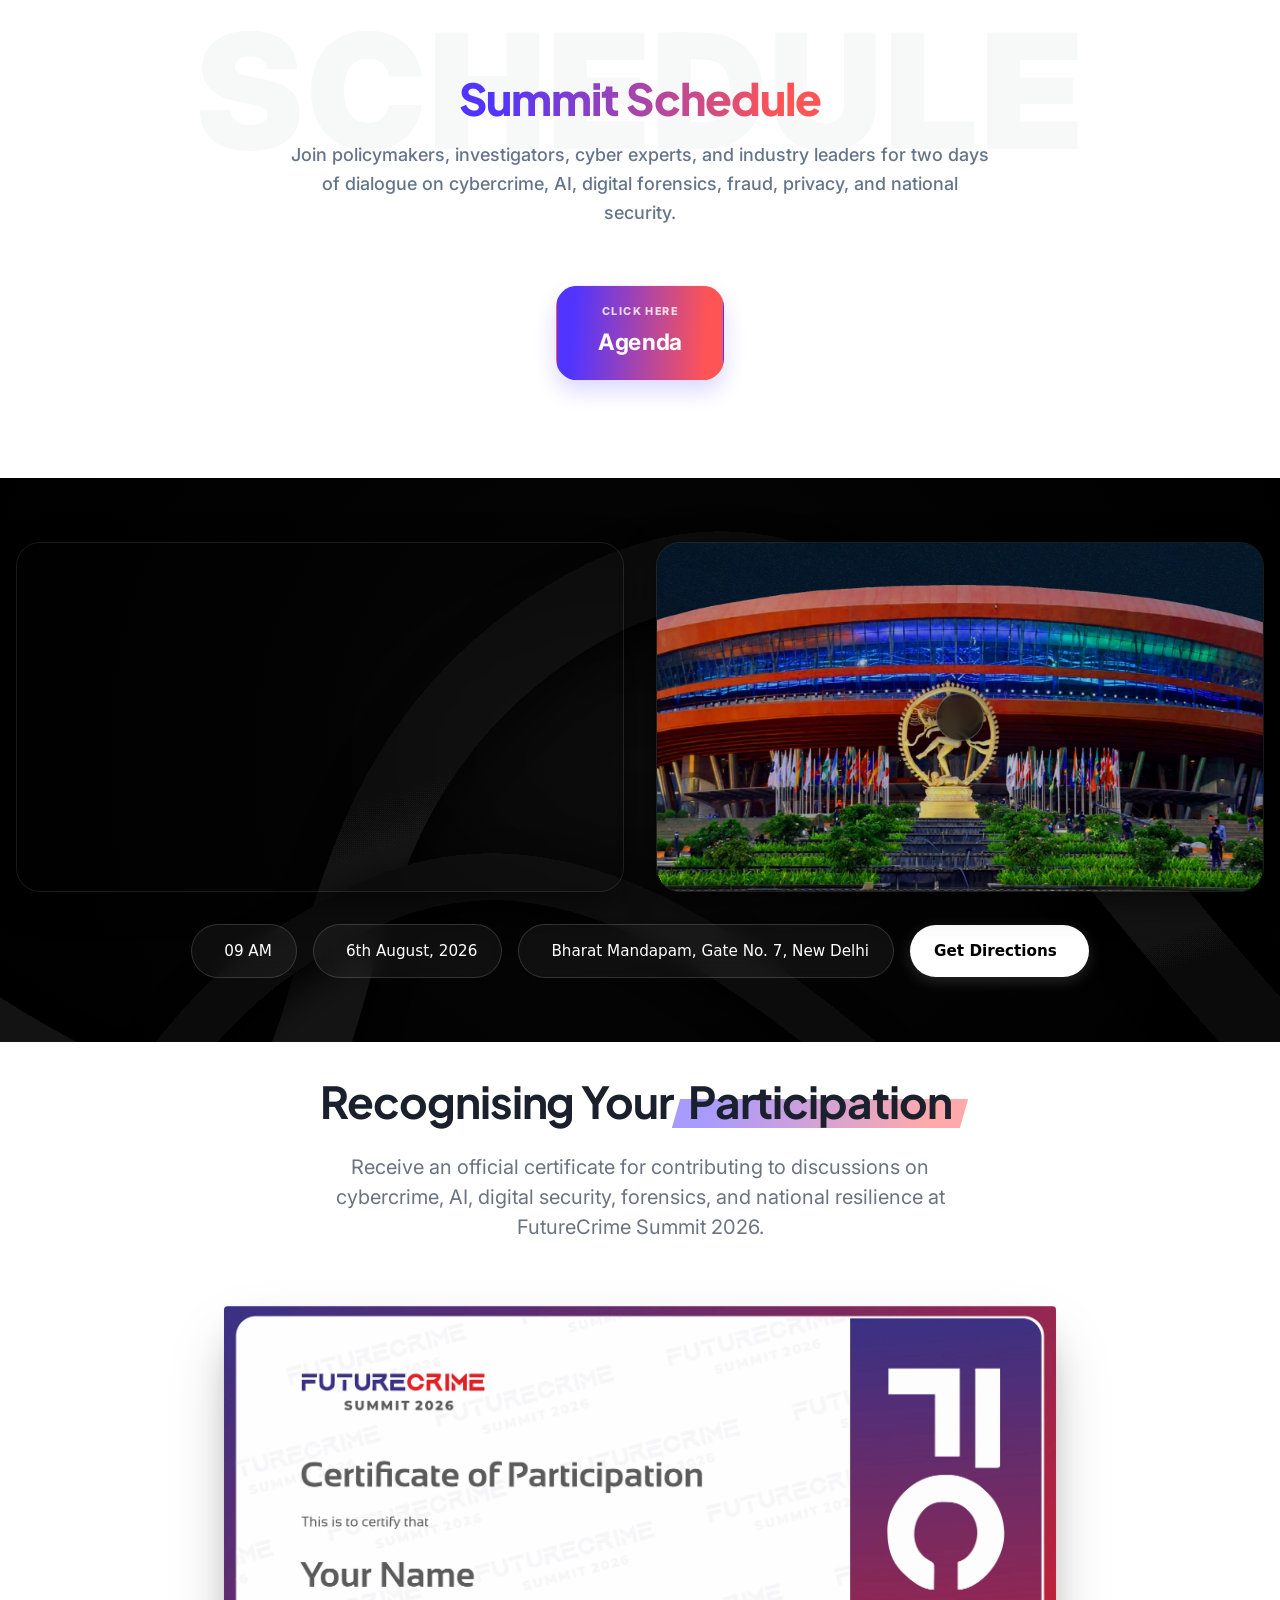
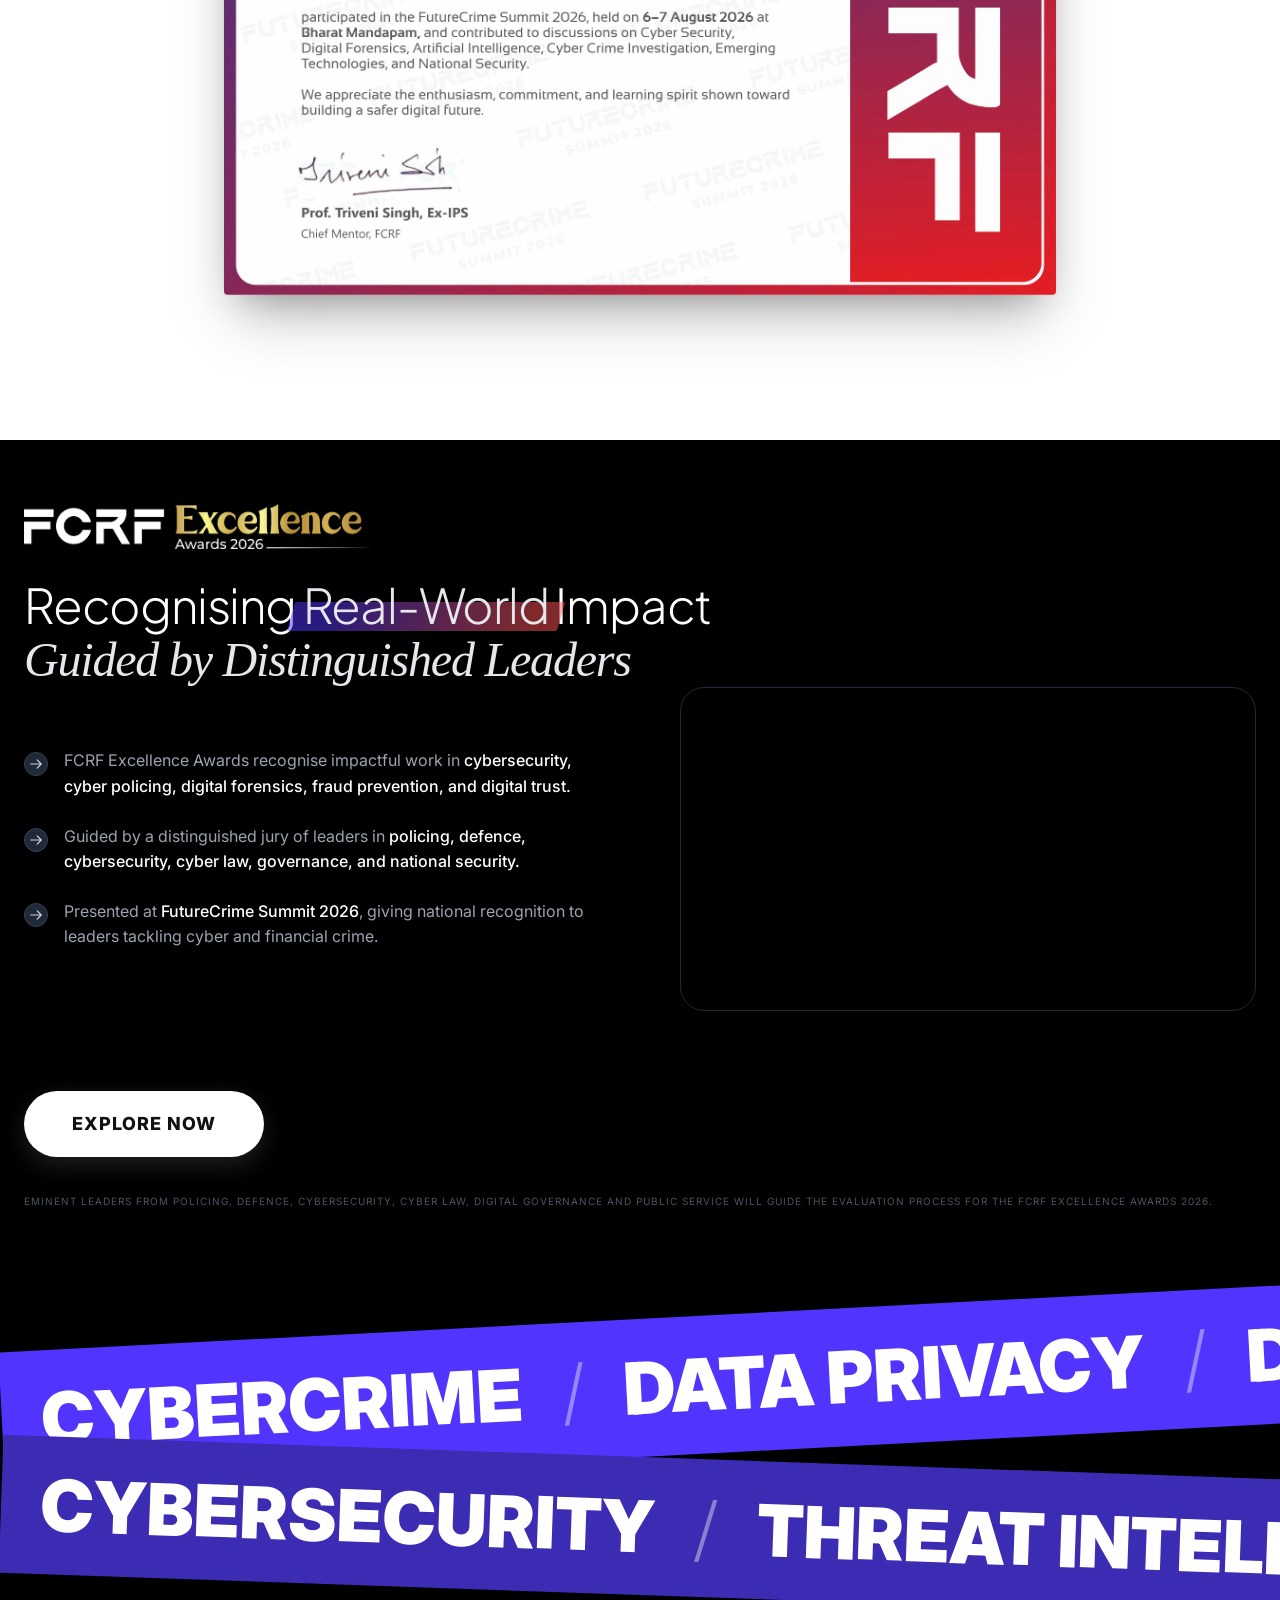
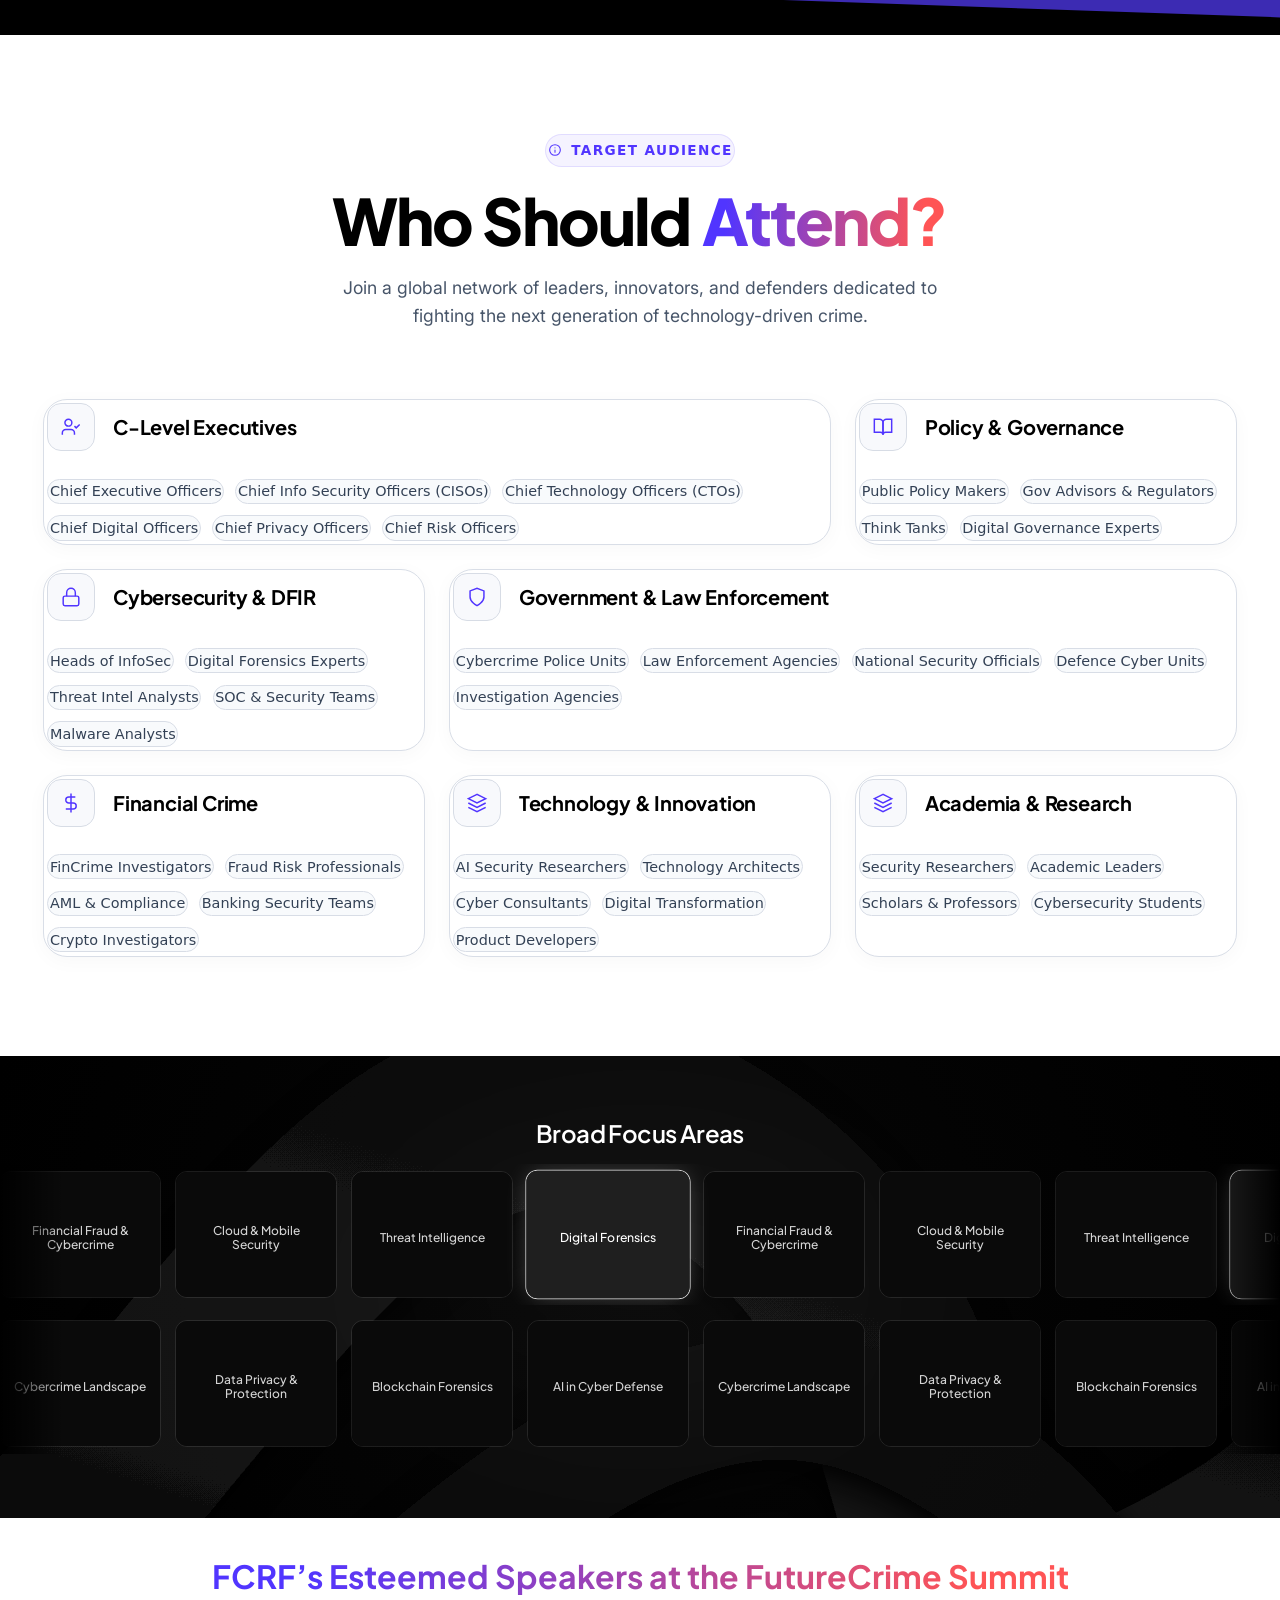
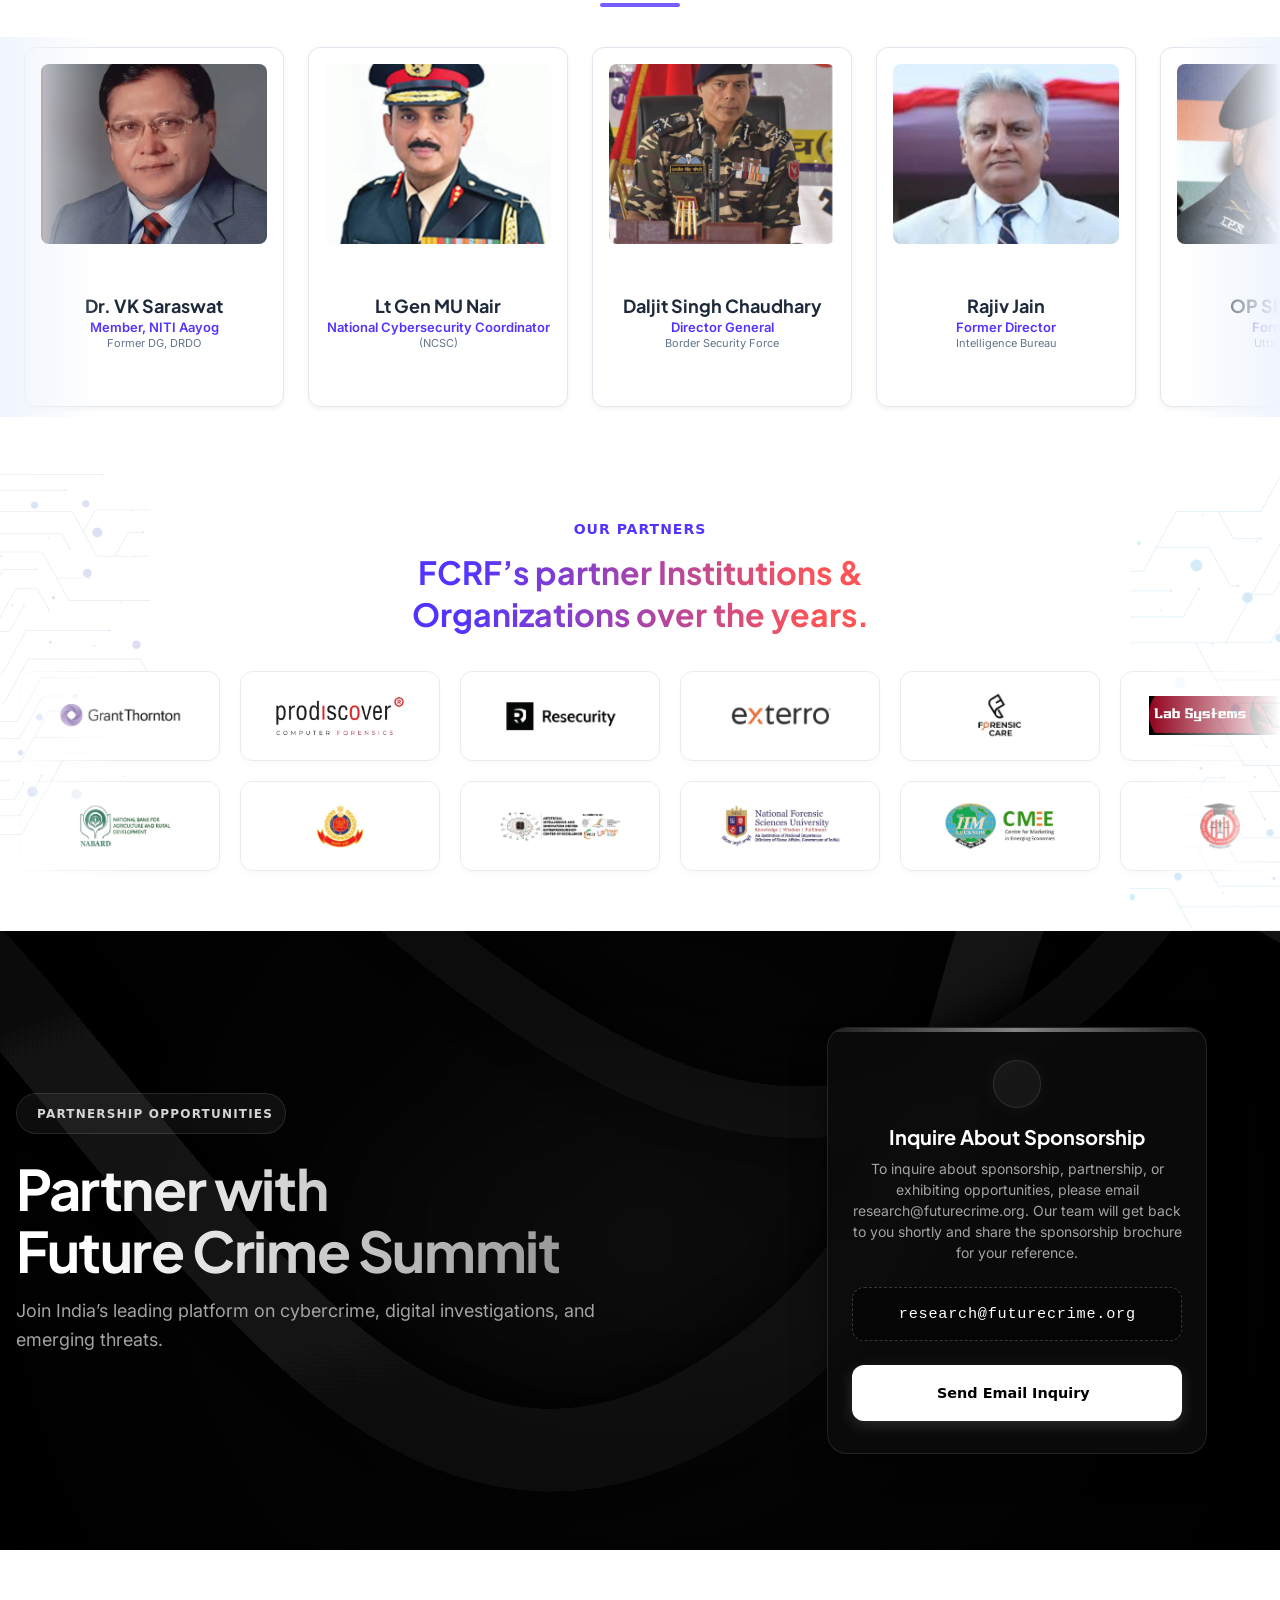
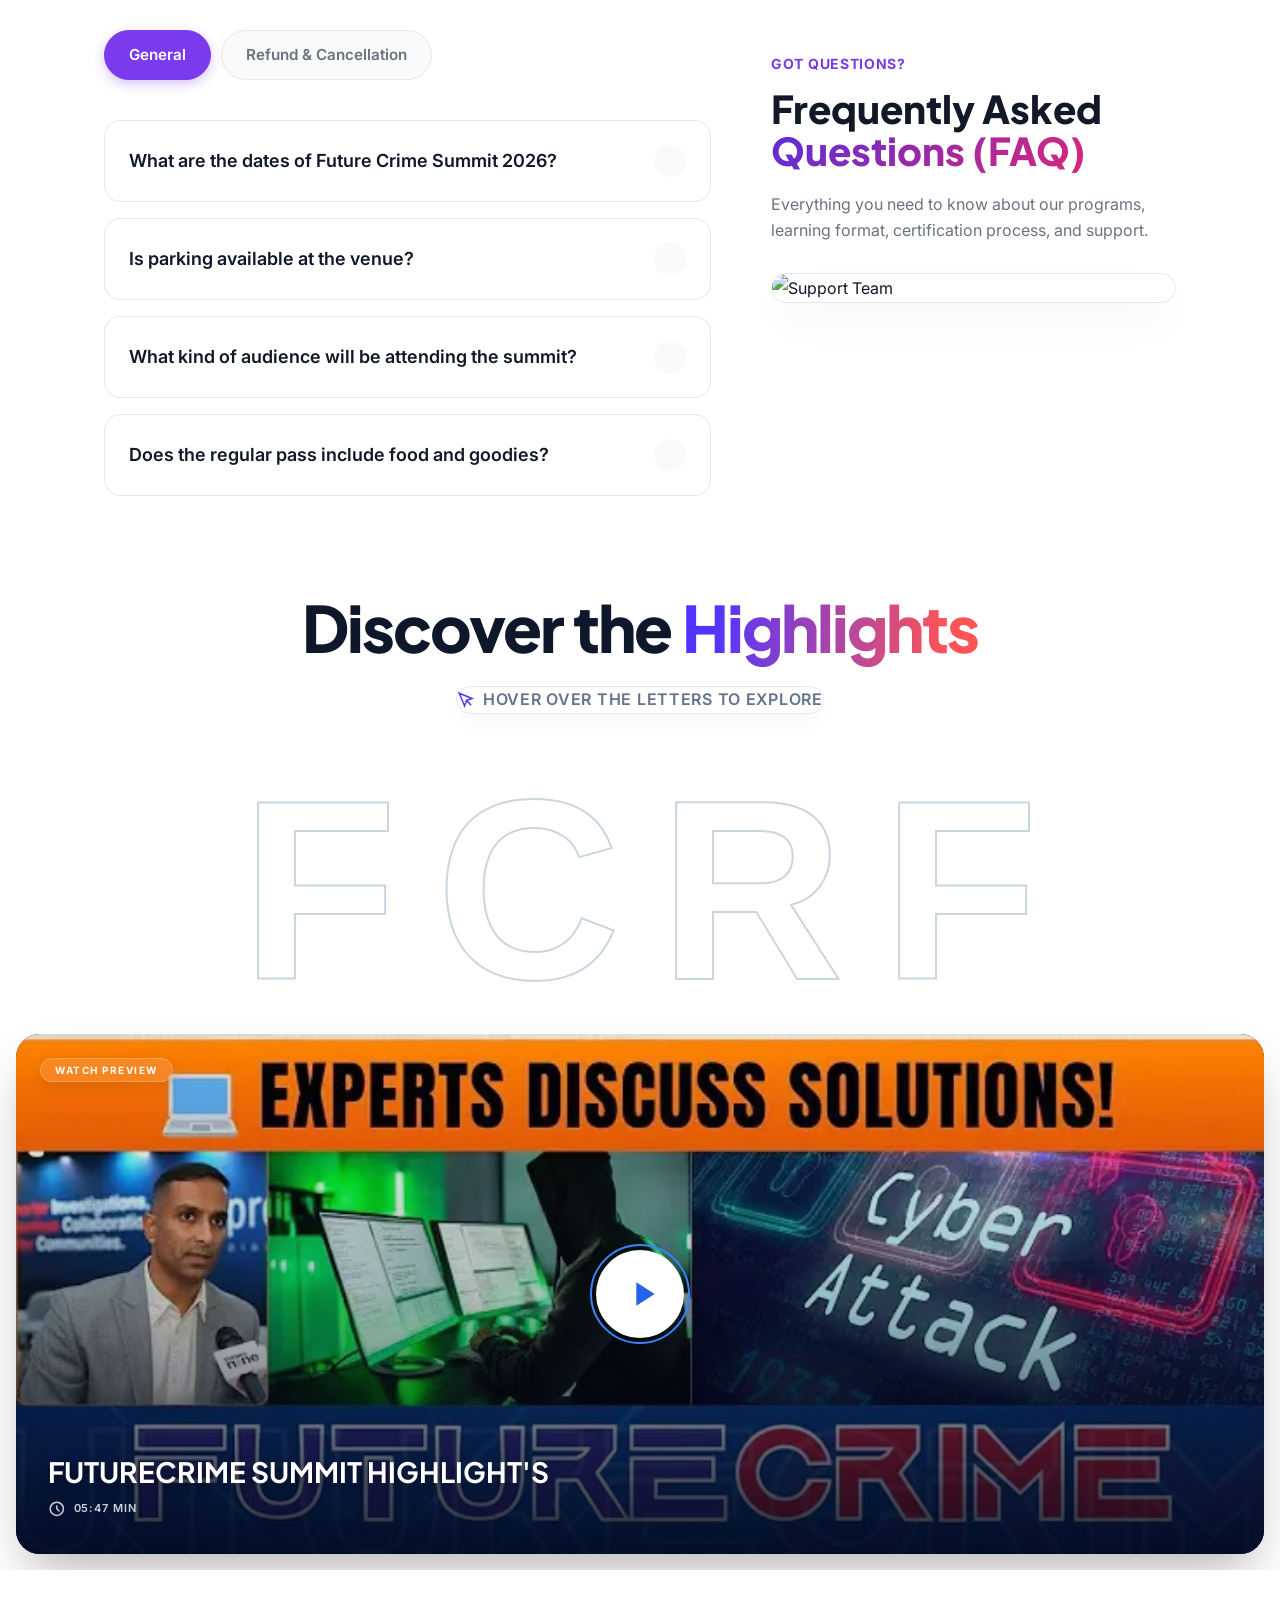
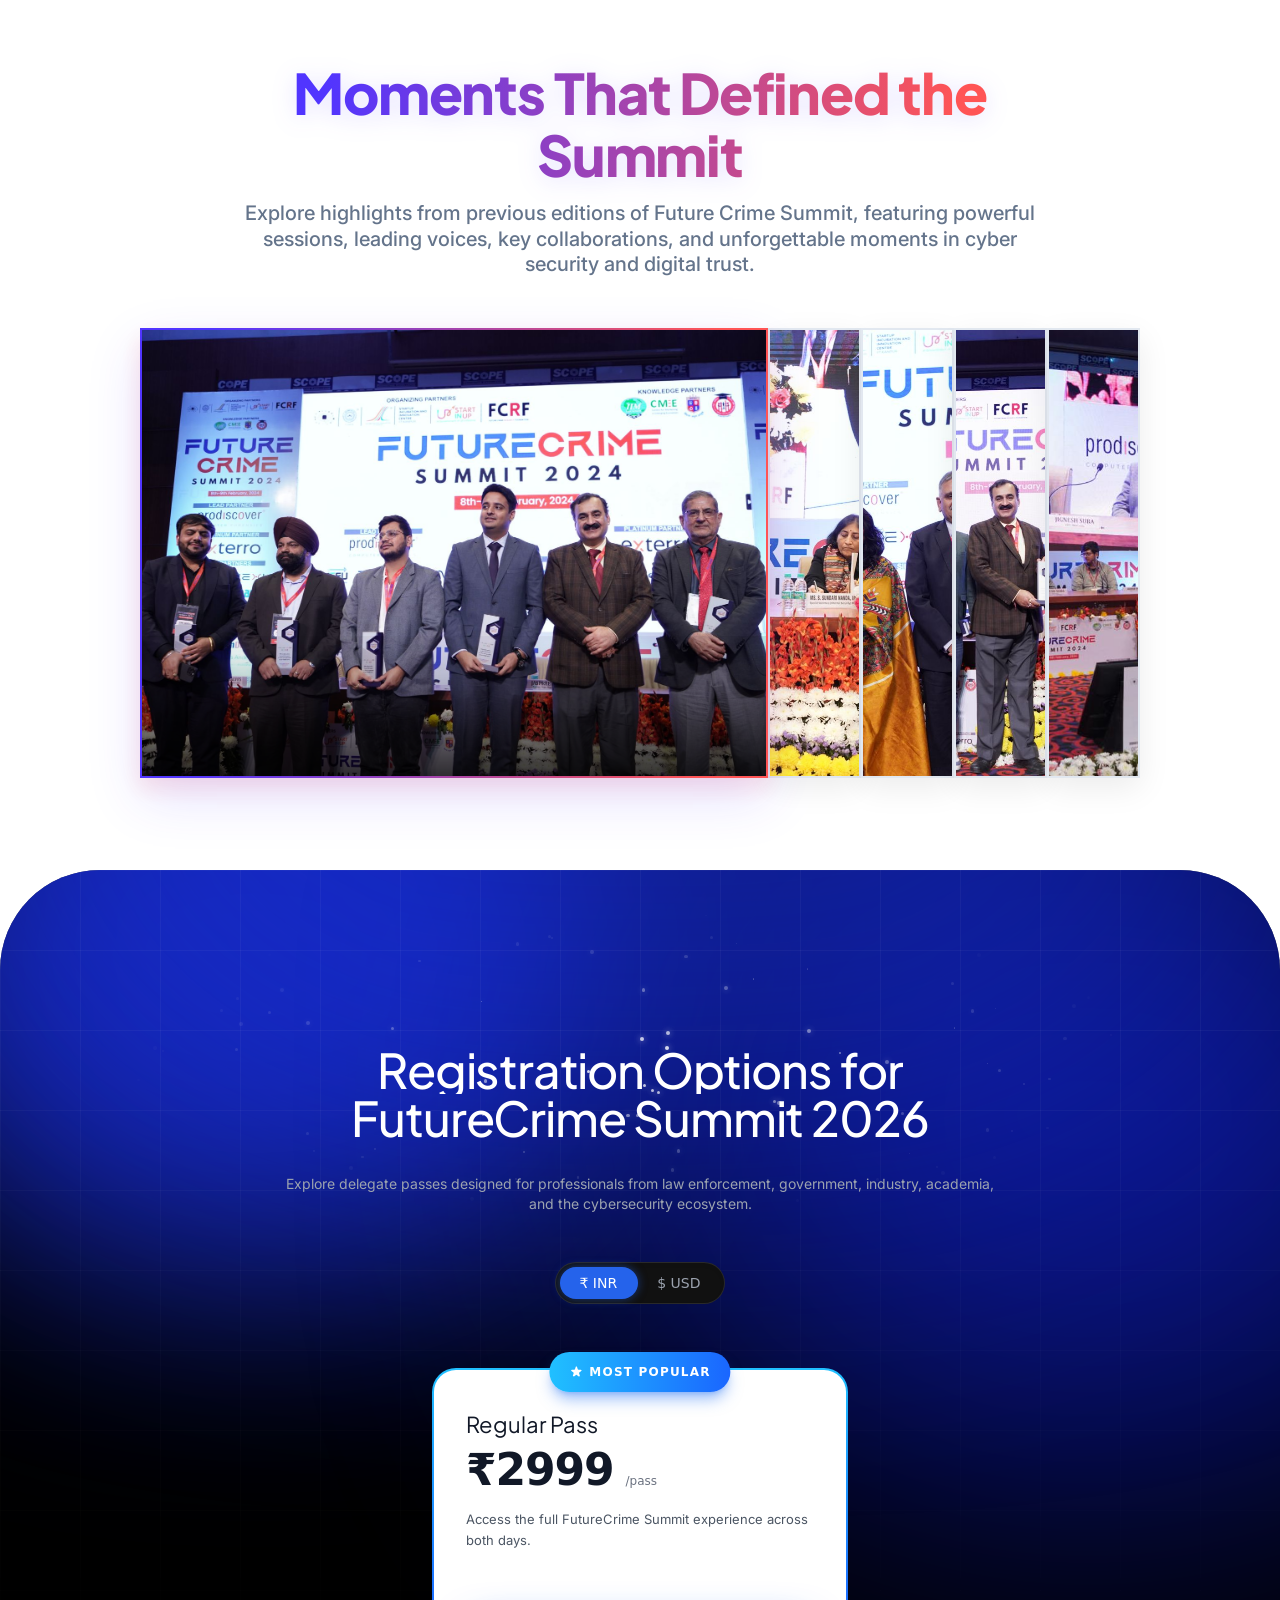
==== commit ef9b0d98: "Added new link" ====
--- a/index.html
+++ b/index.html
@@ -84,27 +84,27 @@
     <!--<< Favcion >>-->
     <!-- <link rel="shortcut icon" href="assets/img/logo/favs.jpeg"> -->
     <!--<< Bootstrap min.css >>-->
-    <link rel="stylesheet" href="assets/css/bootstrap.min.css?v=1.0.51">
+    <link rel="stylesheet" href="assets/css/bootstrap.min.css?v=1.0.52">
     <!--<< All Min Css >>-->
-    <link rel="stylesheet" href="assets/css/all.min.css?v=1.0.51">
+    <link rel="stylesheet" href="assets/css/all.min.css?v=1.0.52">
     <!--<< Animate.css >>-->
-    <link rel="stylesheet" href="assets/css/animate.css?v=1.0.51">
+    <link rel="stylesheet" href="assets/css/animate.css?v=1.0.52">
     <!--<< Magnific Popup.css >>-->
-    <link rel="stylesheet" href="assets/css/magnific-popup.css?v=1.0.51">
+    <link rel="stylesheet" href="assets/css/magnific-popup.css?v=1.0.52">
     <!--<< MeanMenu.css >>-->
-    <link rel="stylesheet" href="assets/css/meanmenu.css?v=1.0.51">
+    <link rel="stylesheet" href="assets/css/meanmenu.css?v=1.0.52">
     <!--<< Swiper Bundle.css >>-->
-    <link rel="stylesheet" href="assets/css/swiper-bundle.min.css?v=1.0.51">
+    <link rel="stylesheet" href="assets/css/swiper-bundle.min.css?v=1.0.52">
     <!--<< Nice Select.css >>-->
-    <link rel="stylesheet" href="assets/css/nice-select.css?v=1.0.51">
+    <link rel="stylesheet" href="assets/css/nice-select.css?v=1.0.52">
     <!--<< Main.css >>-->
-    <link rel="stylesheet" href="assets/css/main.css?v=1.0.51">
-
-    <link rel="stylesheet" href="assets/css/index-5.css?v=1.0.51">
-    <link rel="stylesheet" href="assets/css/animation-html-5.css?v=1.0.51">
-    <link rel="stylesheet" href="assets/css/summit.css?v=1.0.51">
-    <link rel="stylesheet" href="assets/css/new-form.css?v=1.0.51">
-    <link rel="stylesheet" href="assets/css/new-footer.css?v=1.0.51">
+    <link rel="stylesheet" href="assets/css/main.css?v=1.0.52">
+
+    <link rel="stylesheet" href="assets/css/index-5.css?v=1.0.52">
+    <link rel="stylesheet" href="assets/css/animation-html-5.css?v=1.0.52">
+    <link rel="stylesheet" href="assets/css/summit.css?v=1.0.52">
+    <link rel="stylesheet" href="assets/css/new-form.css?v=1.0.52">
+    <link rel="stylesheet" href="assets/css/new-footer.css?v=1.0.52">
 
     <link href="https://fonts.cdnfonts.com/css/aquire" rel="stylesheet">
     <script src="https://unpkg.com/lucide@latest"></script>
@@ -157,7 +157,7 @@
 
           <div class="fc-nav-links fc-desktop-only">
            <a href="/about-us.html"><span class="fc-nav-link">About Us</span></a>
-           <a href="fcrf-hackathon.html"><span class="fc-nav-link">FCRF Hackathon</span></a>
+           <a href="https://summit.futurecrime.org/fcrf-hackathon"><span class="fc-nav-link">FCRF Hackathon</span></a>
            <a href="apply-as-a-speaker.php"><span class="fc-nav-link">Apply as a Speaker</span></a>
           </div>
 
@@ -178,7 +178,7 @@
          <a href="/about-us.html"><span class="fc-nav-link">About Us</span></a>
          <a href="#summit-app-root"><span class="fc-nav-link">Schedule</span></a>
          <a href="apply-as-a-speaker.php"><span class="fc-nav-link">Apply as a Speaker</span></a>
-         <a href="fcrf-hackathon.html"><span class="fc-nav-login">FCRF Hackathon</span></a>
+         <a href="https://summit.futurecrime.org/fcrf-hackathon"><span class="fc-nav-login">FCRF Hackathon</span></a>
          <a href="fcrf-excellence-awards-cyber-risk-&-policing-awards.html"><span class="fc-nav-login">FCRF Excellence Awards</span></a>
          <a href="#pricing-sections" class="fc-nav-cta">Register Now</a>
         </div>
@@ -2390,47 +2390,47 @@
 
 
    <!--<< All JS Plugins >>-->
-<script src="assets/js/jquery-3.7.1.min.js?v=1.0.51"></script>
+<script src="assets/js/jquery-3.7.1.min.js?v=1.0.52"></script>
 <!--<< Viewport Js >>-->
-<script src="assets/js/viewport.jquery.js?v=1.0.51"></script>
+<script src="assets/js/viewport.jquery.js?v=1.0.52"></script>
 <!--<< Bootstrap Js >>-->
-<script src="assets/js/bootstrap.bundle.min.js?v=1.0.51"></script>
+<script src="assets/js/bootstrap.bundle.min.js?v=1.0.52"></script>
 <!--<< Nice Select Js >>-->
-<script src="assets/js/jquery.nice-select.min.js?v=1.0.51"></script>
+<script src="assets/js/jquery.nice-select.min.js?v=1.0.52"></script>
 <!--<< Waypoints Js >>-->
-<script src="assets/js/jquery.waypoints.js?v=1.0.51"></script>
+<script src="assets/js/jquery.waypoints.js?v=1.0.52"></script>
 <!--<< Counterup Js >>-->
-<script src="assets/js/jquery.counterup.min.js?v=1.0.51"></script>
+<script src="assets/js/jquery.counterup.min.js?v=1.0.52"></script>
 <!--<< Swiper Slider Js >>-->
-<script src="assets/js/swiper-bundle.min.js?v=1.0.51"></script>
+<script src="assets/js/swiper-bundle.min.js?v=1.0.52"></script>
 <!--<< MeanMenu Js >>-->
-<script src="assets/js/jquery.meanmenu.min.js?v=1.0.51"></script>
+<script src="assets/js/jquery.meanmenu.min.js?v=1.0.52"></script>
 <!--<< Magnific Popup Js >>-->
-<script src="assets/js/jquery.magnific-popup.min.js?v=1.0.51"></script>
+<script src="assets/js/jquery.magnific-popup.min.js?v=1.0.52"></script>
 
 <script src="https://unpkg.com/@studio-freight/lenis@1.0.42/dist/lenis.min.js"></script>
 
 <script src="https://unpkg.com/lucide@latest"></script>
 
 <!--<< Wow Animation Js >>-->
-<script src="assets/js/wow.min.js?v=1.0.51"></script>
+<script src="assets/js/wow.min.js?v=1.0.52"></script>
 <!--<< Gsap Js >>-->
-<script src="assets/js/gsap.min.js?v=1.0.51"></script>
+<script src="assets/js/gsap.min.js?v=1.0.52"></script>
 <!--<< Lenis Js >>-->
-<script src="assets/js/lenis.min.js?v=1.0.51"></script>
+<script src="assets/js/lenis.min.js?v=1.0.52"></script>
 <!--<< ScrollSmoother Js >>-->
-<script src="assets/js/scrollSmoother.js?v=1.0.51"></script>
+<script src="assets/js/scrollSmoother.js?v=1.0.52"></script>
 <!--<< ScrollTrigger Js >>-->
-<script src="assets/js/ScrollTrigger.min.js?v=1.0.51"></script>
+<script src="assets/js/ScrollTrigger.min.js?v=1.0.52"></script>
 <!--<< Spalit Text Js >>-->
-<script src="assets/js/spilitext-gsap.js?v=1.0.51"></script>
+<script src="assets/js/spilitext-gsap.js?v=1.0.52"></script>
 <!--<< Vanilla Tilt Js >>-->
-<script src="assets/js/vanilla-tilt.min.js?v=1.0.51"></script>
+<script src="assets/js/vanilla-tilt.min.js?v=1.0.52"></script>
 <!--<< Main.js >>-->
-<script src="assets/js/main.js?v=1.0.51"></script>
-<script src="assets/js/summit.js?v=1.0.51"></script>
-
-<script src="assets/js/new-footer.js?v=1.0.51"></script>
+<script src="assets/js/main.js?v=1.0.52"></script>
+<script src="assets/js/summit.js?v=1.0.52"></script>
+
+<script src="assets/js/new-footer.js?v=1.0.52"></script>
 
 
     <script>
